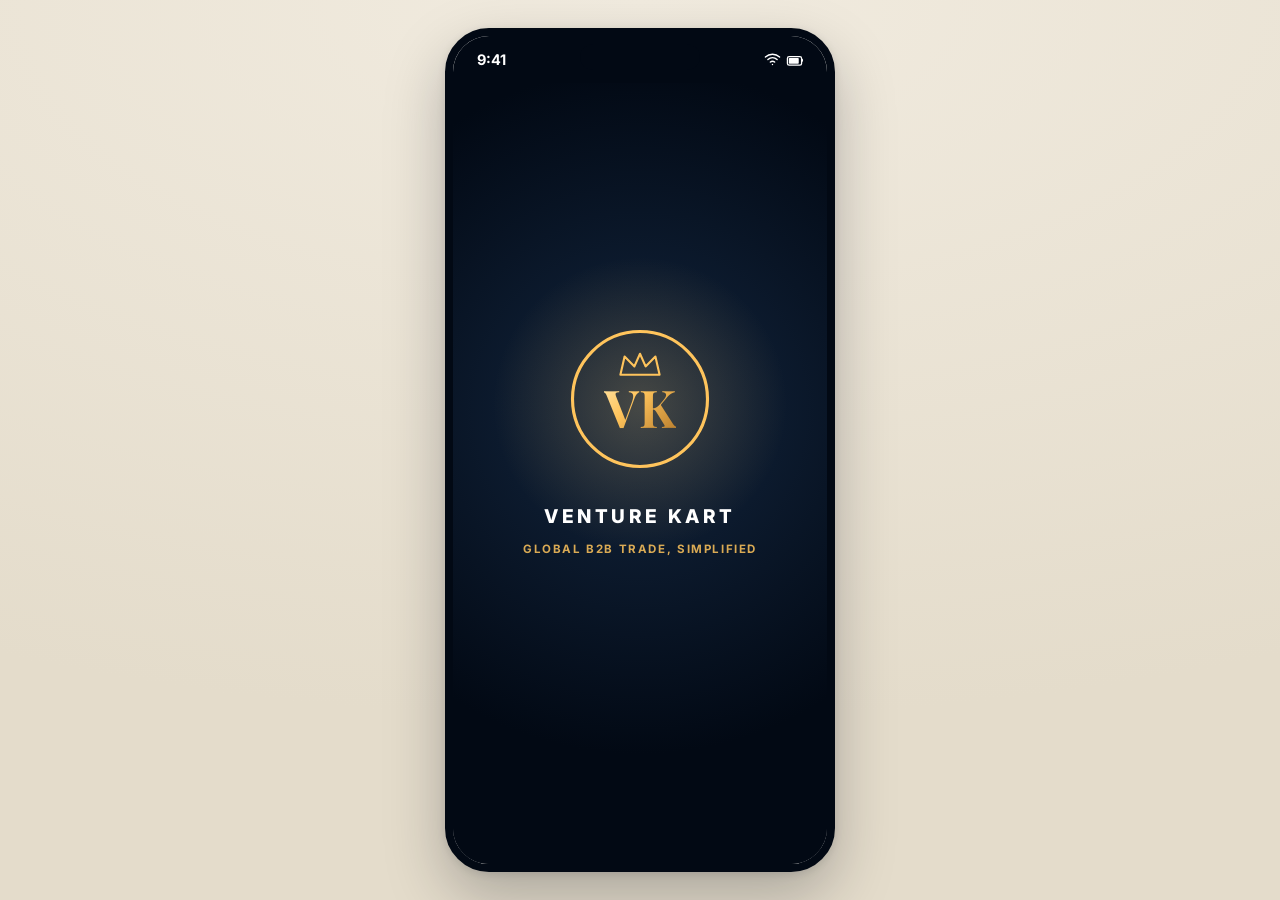
==== index.html @ 6de8638c "Vdsdvs" ====
<!DOCTYPE html>
<html lang="en">
<head>
<meta charset="UTF-8">
<title>JD Cosmopolitan — Buyer App</title>
<meta name="viewport" content="width=device-width, initial-scale=1.0">
<link rel="preconnect" href="https://fonts.googleapis.com">
<link rel="preconnect" href="https://fonts.gstatic.com" crossorigin>
<link href="https://fonts.googleapis.com/css2?family=Inter:wght@400;500;600;700;800&family=Playfair+Display:wght@600;700&family=IBM+Plex+Mono:wght@600&display=swap" rel="stylesheet">
<link rel="stylesheet" href="assets/css/style.css?v=0af7e00d">
</head>
<body> 
<!-- Product & logistics photos: Wikimedia Commons (open licences). Credits:
  mango: File:Alphonso mango.jpg — G patkar at English Wikipedia (Public domain), Wikimedia Commons
  mango2: File:Alphonso Ripe Mango from north India.jpg — umstwit (CC BY 2.0), Wikimedia Commons
  mango3: File:ALPHONSO MANGO.jpg — Kunaljadhav19 (CC BY-SA 4.0), Wikimedia Commons
  mango_kesar1: File:Mango kesar variety.JPG — Betelgeuse (CC BY-SA 3.0), Wikimedia Commons
  mango_kesar2: File:Mango Kesar Indian variety IMG 20230603 114021 (3).jpg — Dr. Raju Kasambe (CC BY-SA 4.0), Wikimedia Commons
  mango_kesar3: File:Mango Kesar Indian variety IMG 20230603 114021 (2).jpg — Dr. Raju Kasambe (CC BY-SA 4.0), Wikimedia Commons
  mango_totapuri1: File:Totapuri mangoes 02.jpg — Pratishkhedekar (CC BY-SA 4.0), Wikimedia Commons
  mango_totapuri3: File:Totapuri Mango Indian variety IMG 20230603 113951 (3).jpg — Dr. Raju Kasambe (CC BY-SA 4.0), Wikimedia Commons
  mango_banganapalli1: File:Mango Banganapalli variety.jpg — Thamizhpparithi Maari (CC BY-SA 3.0), Wikimedia Commons
  mango_banganapalli2: File:Mango-banganapalli.jpg — Challiyan at Malayalam Wikipedia (CC BY-SA 2.5), Wikimedia Commons
  mango_banganapalli3: File:'Banganapalle' mango.jpg — Salil Kumar Mukherjee (CC BY-SA 4.0), Wikimedia Commons
  mango_dasheri1: File:Dasheri mango.jpg — Ravi Dwivedi (CC BY-SA 4.0), Wikimedia Commons
  mango_dasheri2: File:'Dasheri' mango (sliced).jpg — Salil Kumar Mukherjee (CC BY-SA 4.0), Wikimedia Commons
  mango_dasheri3: File:'Dasheri' mango.jpg — Salil Kumar Mukherjee (CC BY-SA 4.0), Wikimedia Commons
  mango_himsagar1: File:Himsagar mangoes of West Bengal.jpg — Billjones94 (CC BY-SA 4.0), Wikimedia Commons
  mango_himsagar2: File:A 'Himsagar' mango.jpg — Salil Kumar Mukherjee (CC BY-SA 4.0), Wikimedia Commons
  mango_himsagar3: File:'Himsagar' mango (sliced).jpg — Salil Kumar Mukherjee (CC BY-SA 4.0), Wikimedia Commons
  hero_sea: File:MSC HARMONY III (container ship, 2006) in Port Koper (SIKOP, 2024).jpg — Petar Milošević (CC BY-SA 4.0), Wikimedia Commons
  hero_air: File:B-LNY - Airbus A330-243F - Hong Kong Air Cargo - 1062 - VGHS.jpg — Md Shaifuzzaman Ayon (CC BY-SA 4.0), Wikimedia Commons
  rice: File:Basmati Rice India, raw.jpg — cookbookman17 (CC BY 2.0), Wikimedia Commons
  turmeric: File:Curcuma longa roots.jpg — Simon A. Eugster (CC BY-SA 3.0), Wikimedia Commons
  cardamom: File:Cardamom pods - Green BNC.jpg — Prathyush Thomas (GFDL 1.2), Wikimedia Commons
  chilli: File:Dried chillies 2.jpg — Richard Mortel (CC BY 2.0), Wikimedia Commons
  cashew: File:Cashew apples.jpg — Abhishek Jacob (CC BY-SA 3.0), Wikimedia Commons
  lemon: File:Lemon.jpg — André Karwath aka Aka
 (CC BY-SA 2.5), Wikimedia Commons
  pepper: File:Black Pepper IMG 4866 - 02.jpg — Hubertl (CC BY 4.0), Wikimedia Commons
  cumin: File:Cumin seed whole.JPG — Miansari66 (Public domain), Wikimedia Commons
  grapes: File:Seedless green grapes.jpg — Zenyrgarden (CC BY-SA 4.0), Wikimedia Commons
  pomegranate: File:Pomegranate fruit - whole and piece with arils.jpg — Ivar Leidus (CC BY-SA 4.0), Wikimedia Commons
  banana: File:Banana bunch in a banana farm at Chinawal.jpg — abhiriksh (CC BY-SA 3.0), Wikimedia Commons
  coconut: File:Coconuts - single and cracked open.jpg — Ivar Leidus (CC BY-SA 4.0), Wikimedia Commons
  chickpea: File:Chickpeas🫘.jpg — Fumikas Sagisavas (CC0), Wikimedia Commons
  sesame: File:Sa white sesame seeds.jpg — Sanjay ach (CC BY-SA 3.0), Wikimedia Commons
  coffee: File:Roasted coffee beans.jpg — MarkSweep (Public domain), Wikimedia Commons
  tea: File:Munnar Tea Gardens.jpg — Ruben Joseph (CC BY-SA 3.0), Wikimedia Commons
  cotton: File:Mature cotton boll in Raichur, Karnataka.jpg — Nanditha Gogate, WELL Labs (CC BY-SA 4.0), Wikimedia Commons
  onion: File:Indian Onion.jpg — Jubair Bin Iqbal (CC BY-SA 4.0), Wikimedia Commons
  granite: File:Granite slabs for tombstones.jpg — Fumikas Sagisavas (CC0), Wikimedia Commons
  almond: File:Almonds 1.jpg — Loadmaster (David R. Tribble






This image was made by Loadmaster (David R. T (CC BY-SA 3.0), Wikimedia Commons
  ship: File:Container ship in Koper 2013.jpg — Martin Dörsch (CC0), Wikimedia Commons
  container: File:MSC HARMONY III (container ship, 2006) in Port Koper (SIKOP, 2024).jpg — Petar Milošević (CC BY-SA 4.0), Wikimedia Commons
  port: File:Container-Terminal Bremerhaven 01.jpg — H. Zell (CC BY-SA 3.0), Wikimedia Commons
  aircargo: File:AirBridgeCargo Airlines Boeing 747-200F nose loading door open and cargo loader at Sheremetyevo International Airport.jpg — Aleksandr Markin (CC BY-SA 2.0), Wikimedia Commons
  warehouse: File:Warehouse md17.jpg — w:User:Paranoid (Public domain), Wikimedia Commons
  truck: File:CSX Intermodal container with truck and trailer, Denver, CO 2021-03-24.jpg — Xnatedawgx (CC BY-SA 4.0), Wikimedia Commons
  spicemarket: File:Spices on Spice Bazaar in Istanbul 02.jpg — Miomir Magdevski (CC BY-SA 4.0), Wikimedia Commons
  orchard: File:Mango orchard in Lucknow.jpg — Zainab37 (CC BY-SA 4.0), Wikimedia Commons
-->

<div class="device">
  <div class="notch"></div>
  <div class="statusbar">
    <span>9:41</span>
    <div class="icons">
      <svg viewBox="0 0 24 24" fill="none" stroke="currentColor" stroke-width="2" stroke-linecap="round" stroke-linejoin="round"><path d="M2 8.5a15 15 0 0120 0M5.5 12a10 10 0 0113 0M9 15.5a5 5 0 016 0"/><circle cx="12" cy="19" r="1" fill="currentColor" stroke="none"/></svg>
      <svg viewBox="0 0 24 24" fill="currentColor"><rect x="2" y="8" width="20" height="12" rx="2.5" fill="none" stroke="currentColor" stroke-width="1.8"/><rect x="4" y="10" width="14" height="8" rx="1"/><rect x="22.5" y="11" width="1.5" height="4" rx="0.7"/></svg>
    </div>
  </div>

  <div class="app-body" id="appBody">

    <!-- ========================================================= LOGIN ========================================================= -->
    <section class="screen active" id="screen-login">
      <div class="screen-scroll">
        <div class="auth-wrap">
          <div class="auth-logo">JD</div>
          <div class="auth-brand">JD COSMOPOLITAN</div>
          <div class="auth-sub">Buyer sign in to source and track your orders</div>
          <div class="auth-form">
            <div class="form-group"><label>Business Email / Mobile Number</label><input class="form-control" placeholder="you@company.com"></div>
            <div class="form-group"><label>Password</label><input class="form-control" type="password" value="••••••••"></div>
            <button class="btn btn-primary" data-goto="home" data-reset="true">Login</button>
            <div class="auth-links"><a data-goto="pwreset-1">Forgot Password?</a><span></span></div>
          </div>
          <div class="auth-divider">OR</div>
          <div class="auth-footer">New buyer on JD Cosmopolitan?<br><a data-goto="reg-step1">Create Buyer Account</a></div>
        </div>
      </div>
    </section>

    <!-- ========================================================= REGISTRATION ========================================================= -->
    <section class="screen" id="screen-reg-step1">
      <div class="subheader"><button class="back-btn" data-goto="login" data-reset="true"><svg viewBox="0 0 24 24" fill="none" stroke-width="2" stroke-linecap="round" stroke-linejoin="round"><path d="M15 18l-6-6 6-6"/></svg></button><h2>Create Buyer Account</h2></div>
      <div class="step-indicator"><div class="step-dot active"></div><div class="step-dot"></div><div class="step-dot"></div><div class="step-dot"></div></div>
      <div class="step-label">Step 1 of 4 · <b>Account Credentials</b></div>
      <div class="screen-scroll"><div class="content no-pad-bottom">
        <div class="form-group"><label>Business Email</label><input class="form-control" placeholder="you@company.com"></div>
        <div class="form-group"><label>Mobile Number</label><input class="form-control" placeholder="+971 50 123 4567"></div>
        <div class="form-group"><label>Password</label><input class="form-control" type="password" placeholder="Minimum 8 characters"></div>
        <div class="form-group"><label>Confirm Password</label><input class="form-control" type="password" placeholder="Re-enter password"></div>
        <button class="btn btn-primary" data-goto="reg-step2">Next</button>
      </div></div>
    </section>

    <section class="screen" id="screen-reg-step2">
      <div class="subheader"><button class="back-btn" data-back><svg viewBox="0 0 24 24" fill="none" stroke-width="2" stroke-linecap="round" stroke-linejoin="round"><path d="M15 18l-6-6 6-6"/></svg></button><h2>Create Buyer Account</h2></div>
      <div class="step-indicator"><div class="step-dot done"></div><div class="step-dot active"></div><div class="step-dot"></div><div class="step-dot"></div></div>
      <div class="step-label">Step 2 of 4 · <b>Company Information</b></div>
      <div class="screen-scroll"><div class="content no-pad-bottom">
        <div class="form-group"><label>Business / Company Name</label><input class="form-control" placeholder="e.g. Dockside Provisions Ltd."></div>
        <div class="form-group"><label>Buyer ID <span class="hint">(auto-assigned)</span></label><input class="form-control" value="BYR-30215" disabled></div>
        <div class="form-group"><label>Country</label><input class="form-control" placeholder="e.g. United Arab Emirates"></div>
        <div class="form-group"><label>Business Address</label><textarea class="form-control" placeholder="Full registered address"></textarea></div>
        <div class="row-2"><button class="btn btn-secondary" data-back>Back</button><button class="btn btn-primary" data-goto="reg-step3">Next</button></div>
      </div></div>
    </section>

    <section class="screen" id="screen-reg-step3">
      <div class="subheader"><button class="back-btn" data-back><svg viewBox="0 0 24 24" fill="none" stroke-width="2" stroke-linecap="round" stroke-linejoin="round"><path d="M15 18l-6-6 6-6"/></svg></button><h2>Create Buyer Account</h2></div>
      <div class="step-indicator"><div class="step-dot done"></div><div class="step-dot done"></div><div class="step-dot active"></div><div class="step-dot"></div></div>
      <div class="step-label">Step 3 of 4 · <b>Verification</b></div>
      <div class="screen-scroll"><div class="content no-pad-bottom">
        <div class="card mb">
          <div class="kv-row"><span class="k">Email</span><span class="badge green">Verified</span></div>
        </div>
        <div class="section-title">Verify Mobile Number</div>
        <p style="font-size:12.5px; color:var(--navy-500); margin:-6px 0 16px 0;">Enter the 6-digit code sent to +971 50 123 4567</p>
        <div class="otp-row">
          <div class="otp-box filled">4</div><div class="otp-box filled">8</div><div class="otp-box filled">2</div><div class="otp-box filled">0</div><div class="otp-box">•</div><div class="otp-box">•</div>
        </div>
        <p style="font-size:12px; color:var(--gold-text); font-weight:700; text-align:center; margin-bottom:20px;">Resend code in 00:28</p>
        <div class="row-2"><button class="btn btn-secondary" data-back>Back</button><button class="btn btn-primary" data-goto="reg-step4">Verify &amp; Continue</button></div>
      </div></div>
    </section>

    <section class="screen" id="screen-reg-step4">
      <div class="subheader"><button class="back-btn" data-back><svg viewBox="0 0 24 24" fill="none" stroke-width="2" stroke-linecap="round" stroke-linejoin="round"><path d="M15 18l-6-6 6-6"/></svg></button><h2>Create Buyer Account</h2></div>
      <div class="step-indicator"><div class="step-dot done"></div><div class="step-dot done"></div><div class="step-dot done"></div><div class="step-dot active"></div></div>
      <div class="step-label">Step 4 of 4 · <b>Security Setup</b></div>
      <div class="screen-scroll"><div class="content no-pad-bottom">
        <div class="card mb">
          <div class="settings-row" style="border-bottom:none;">
            <div><div class="sr-title">Enable Two-Factor Authentication</div><div class="sr-sub">Adds an extra layer of protection to your account</div></div>
            <label class="switch"><input type="checkbox" checked><span class="track"><span class="thumb"></span></span></label>
          </div>
        </div>
        <p style="font-size:12.3px; color:var(--navy-500); line-height:1.6; margin-bottom:20px;">You can change this anytime from the Security Center after signing in.</p>
        <button class="btn btn-primary" data-goto="reg-success">Finish Setup</button>
      </div></div>
    </section>

    <section class="screen" id="screen-reg-success">
      <div class="screen-scroll"><div class="empty-state" style="padding-top:90px;">
        <div class="empty-icon" style="background:var(--green-100);"><svg viewBox="0 0 24 24" fill="none" stroke="var(--green-700)" stroke-width="2" stroke-linecap="round" stroke-linejoin="round"><path d="M20 6L9 17l-5-5"/></svg></div>
        <div class="empty-title">Buyer account created</div>
        <div class="empty-sub">Your account is active. Start discovering products and creating requests right away.</div>
        <button class="btn btn-primary" style="width:200px;" data-goto="home" data-reset="true">Go to Dashboard</button>
      </div></div>
    </section>

    <!-- ========================================================= PASSWORD RESET ========================================================= -->
    <section class="screen" id="screen-pwreset-1">
      <div class="subheader"><button class="back-btn" data-goto="login" data-reset="true"><svg viewBox="0 0 24 24" fill="none" stroke-width="2" stroke-linecap="round" stroke-linejoin="round"><path d="M15 18l-6-6 6-6"/></svg></button><h2>Reset Password</h2></div>
      <div class="screen-scroll"><div class="content no-pad-bottom">
        <p style="font-size:12.8px; color:var(--navy-500); margin-bottom:18px; line-height:1.5;">Enter your registered email or mobile number and we'll send a verification code if an account exists.</p>
        <div class="form-group"><label>Email / Mobile Number</label><input class="form-control" placeholder="you@company.com"></div>
        <button class="btn btn-primary" data-goto="pwreset-2">Send Code</button>
      </div></div>
    </section>

    <section class="screen" id="screen-pwreset-2">
      <div class="subheader"><button class="back-btn" data-back><svg viewBox="0 0 24 24" fill="none" stroke-width="2" stroke-linecap="round" stroke-linejoin="round"><path d="M15 18l-6-6 6-6"/></svg></button><h2>Verify Code</h2></div>
      <div class="screen-scroll"><div class="content no-pad-bottom">
        <p style="font-size:12.5px; color:var(--navy-500); margin-bottom:18px;">Enter the 6-digit code sent to your registered contact.</p>
        <div class="otp-row"><div class="otp-box filled">7</div><div class="otp-box filled">1</div><div class="otp-box filled">3</div><div class="otp-box">•</div><div class="otp-box">•</div><div class="otp-box">•</div></div>
        <p style="font-size:12px; color:var(--gold-text); font-weight:700; text-align:center; margin:8px 0 20px 0;">Resend code in 00:42</p>
        <button class="btn btn-primary" data-goto="pwreset-3">Verify</button>
      </div></div>
    </section>

    <section class="screen" id="screen-pwreset-3">
      <div class="subheader"><button class="back-btn" data-back><svg viewBox="0 0 24 24" fill="none" stroke-width="2" stroke-linecap="round" stroke-linejoin="round"><path d="M15 18l-6-6 6-6"/></svg></button><h2>New Password</h2></div>
      <div class="screen-scroll"><div class="content no-pad-bottom">
        <div class="form-group"><label>New Password</label><input class="form-control" type="password" placeholder="Minimum 8 characters"></div>
        <div class="form-group"><label>Confirm New Password</label><input class="form-control" type="password" placeholder="Re-enter new password"></div>
        <button class="btn btn-primary" data-goto="pwreset-success">Update Password</button>
      </div></div>
    </section>

    <section class="screen" id="screen-pwreset-success">
      <div class="screen-scroll"><div class="empty-state" style="padding-top:90px;">
        <div class="empty-icon" style="background:var(--green-100);"><svg viewBox="0 0 24 24" fill="none" stroke="var(--green-700)" stroke-width="2" stroke-linecap="round" stroke-linejoin="round"><path d="M20 6L9 17l-5-5"/></svg></div>
        <div class="empty-title">Password updated</div>
        <div class="empty-sub">Your password has been changed successfully. Please sign in again.</div>
        <button class="btn btn-primary" style="width:200px;" data-goto="login" data-reset="true">Back to Login</button>
      </div></div>
    </section>

    <!-- ========================================================= HOME ========================================================= -->


    <section class="screen" id="screen-home">
      <div class="home-head" id="home-head">
        <div class="hh-top">
          <div class="app-switch">
            <div class="as-brand" data-goto="home" data-reset="true">JD</div>
            <div class="as" data-goto="svc-freight" data-svc="air"><svg viewBox="0 0 24 24" fill="none" stroke-width="1.8" stroke-linecap="round" stroke-linejoin="round"><path d="M17.8 19.2L16 11l3.5-3.5C21 6 21.5 4 21 3c-1-.5-3 0-4.5 1.5L13 8 4.8 6.2c-.5-.1-.9.1-1.1.5l-.3.5c-.2.5-.1 1 .3 1.3L9 12l-2 3H4l-1 1 3 2 2 3 1-1v-3l3-2 3.5 5.3c.3.4.8.5 1.3.3l.5-.2c.4-.3.6-.7.5-1.2z"/></svg><span>Air</span></div>
            <div class="as" data-goto="svc-freight" data-svc="sea"><svg viewBox="0 0 24 24" fill="none" stroke-width="1.8" stroke-linecap="round" stroke-linejoin="round"><path d="M2 20c2 1 4 1 6 0s4-1 6 0 4 1 6 0"/><path d="M4 18l-1-5h18l-2 5"/><path d="M12 4v9M7 13V8h10v5"/></svg><span>Sea</span></div>
            <div class="as" data-goto="svc-wh" data-svc="wh"><svg viewBox="0 0 24 24" fill="none" stroke-width="1.8" stroke-linecap="round" stroke-linejoin="round"><path d="M3 21V8l9-5 9 5v13"/><path d="M7 21v-8h10v8M7 17h10"/></svg><span>Warehouse</span></div>
          </div>
        </div>
        <div class="hh-srow">
          <div class="hh-search" data-open-search><svg viewBox="0 0 24 24" fill="none" stroke-width="2" stroke-linecap="round" stroke-linejoin="round"><circle cx="11" cy="11" r="7"/><path d="M21 21l-4.3-4.3"/></svg><input placeholder="Search mango, basmati, cardamom…" readonly data-open-search><div class="sicons"><span><svg viewBox="0 0 24 24" fill="none" stroke-width="1.9" stroke-linecap="round" stroke-linejoin="round"><rect x="9" y="2" width="6" height="12" rx="3"/><path d="M5 10a7 7 0 0014 0M12 19v3"/></svg></span></div></div>
          <button class="hh-icon" data-goto="notifications"><svg viewBox="0 0 24 24" fill="none" stroke-width="1.9" stroke-linecap="round" stroke-linejoin="round"><path d="M18 8a6 6 0 10-12 0c0 7-3 9-3 9h18s-3-2-3-9"/><path d="M13.7 21a2 2 0 01-3.4 0"/></svg><span class="dot"></span></button>
        </div>
      </div>
      <div class="screen-scroll" id="home-scroll"><div class="body-cats"><div class="bc" data-goto="all-categories"><span class="bc-img bc-all"><svg viewBox="0 0 24 24" fill="none" stroke-width="1.9" stroke-linecap="round" stroke-linejoin="round"><rect x="3" y="3" width="7" height="7" rx="1.5"/><rect x="14" y="3" width="7" height="7" rx="1.5"/><rect x="3" y="14" width="7" height="7" rx="1.5"/><rect x="14" y="14" width="7" height="7" rx="1.5"/></svg></span><span class="bc-l">All</span></div><div class="bc" data-goto="category-products" data-category="Fruits"><span class="bc-img"><img class="ph" src="assets/images/mango.jpg" alt="" loading="lazy"></span><span class="bc-l">Fruits</span></div><div class="bc" data-goto="category-products" data-category="Grains"><span class="bc-img"><img class="ph" src="assets/images/rice.jpg" alt="" loading="lazy"></span><span class="bc-l">Grains</span></div><div class="bc" data-goto="category-products" data-category="Spices"><span class="bc-img"><img class="ph" src="assets/images/chilli.jpg" alt="" loading="lazy"></span><span class="bc-l">Spices</span></div><div class="bc" data-goto="category-products" data-category="Nuts"><span class="bc-img"><img class="ph" src="assets/images/cashew.jpg" alt="" loading="lazy"></span><span class="bc-l">Nuts</span></div><div class="bc" data-goto="category-products" data-category="Pulses"><span class="bc-img"><img class="ph" src="assets/images/chickpea.jpg" alt="" loading="lazy"></span><span class="bc-l">Pulses</span></div><div class="bc" data-goto="category-products" data-category="Oilseeds"><span class="bc-img"><img class="ph" src="assets/images/sesame.jpg" alt="" loading="lazy"></span><span class="bc-l">Oilseeds</span></div><div class="bc" data-goto="category-products" data-category="Beverages"><span class="bc-img"><img class="ph" src="assets/images/tea.jpg" alt="" loading="lazy"></span><span class="bc-l">Beverages</span></div><div class="bc" data-goto="category-products" data-category="Vegetables"><span class="bc-img"><img class="ph" src="assets/images/onion.jpg" alt="" loading="lazy"></span><span class="bc-l">Vegetables</span></div><div class="bc" data-goto="category-products" data-category="Textiles"><span class="bc-img"><img class="ph" src="assets/images/cotton.jpg" alt="" loading="lazy"></span><span class="bc-l">Textiles</span></div></div><div class="content" style="padding-top:16px;">

        <div id="home-search-results" style="display:none;">
          <div style="display:flex;justify-content:space-between;align-items:center;margin-bottom:10px;"><div style="font-size:12px;color:var(--navy-500);font-weight:600;">Showing <b style="color:var(--navy-900)">128</b> products</div><span style="font-size:12.5px;font-weight:800;color:var(--gold-text);" data-close-search>Cancel</span></div>
          <div class="filter-chips"><span class="filter-chip active">All</span><span class="filter-chip">Fruits</span><span class="filter-chip">Grains</span><span class="filter-chip">Spices</span><span class="filter-chip">Certified</span><span class="filter-chip">4★ &amp; above</span></div>
          <div class="stack"><div class="lc" data-goto="product-details"><div class="li"><img class="ph" src="assets/images/mango.jpg" alt="" loading="lazy"></div><div class="lb"><div class="ln">Alphonso Mango — Organic</div><div class="lo">Fruits · 🇮🇳 Ratnagiri, India</div><div class="pr" style="display:flex;align-items:center;gap:5px;"><span class="star">4.6<svg viewBox="0 0 24 24"><path d="M12 2l3.1 6.3 6.9 1-5 4.9 1.2 6.8L12 17.8 5.8 21l1.2-6.8-5-4.9 6.9-1z"/></svg></span><span class="rcount">(212 ratings)</span></div><div class="lp"><b>$1.20</b><span style="font-size:10.5px;color:var(--navy-500);font-weight:600;">/kg</span><span class="strike">$1.36</span></div><div class="lfoot"><span class="pmoq" style="font-size:10.5px;color:var(--navy-500);font-weight:600;">MOQ 500 kg</span><span class="btn-sm primary" style="flex:none;padding:7px 12px;" data-goto="product-details">Request Quote</span></div></div></div><div class="lc" data-goto="product-details"><div class="li"><img class="ph" src="assets/images/rice.jpg" alt="" loading="lazy"></div><div class="lb"><div class="ln">1121 Sella Basmati Rice</div><div class="lo">Grains · 🇮🇳 Punjab, India</div><div class="pr" style="display:flex;align-items:center;gap:5px;"><span class="star">4.5<svg viewBox="0 0 24 24"><path d="M12 2l3.1 6.3 6.9 1-5 4.9 1.2 6.8L12 17.8 5.8 21l1.2-6.8-5-4.9 6.9-1z"/></svg></span><span class="rcount">(184 ratings)</span></div><div class="lp"><b>$1.85</b><span style="font-size:10.5px;color:var(--navy-500);font-weight:600;">/kg</span><span class="strike">$2.05</span></div><div class="lfoot"><span class="pmoq" style="font-size:10.5px;color:var(--navy-500);font-weight:600;">MOQ 5,000 kg</span><span class="btn-sm primary" style="flex:none;padding:7px 12px;" data-goto="product-details">Request Quote</span></div></div></div><div class="lc" data-goto="product-details"><div class="li"><img class="ph" src="assets/images/turmeric.jpg" alt="" loading="lazy"></div><div class="lb"><div class="ln">Salem Turmeric Powder (3% curcumin)</div><div class="lo">Spices · 🇮🇳 Tamil Nadu, India</div><div class="pr" style="display:flex;align-items:center;gap:5px;"><span class="star">4.4<svg viewBox="0 0 24 24"><path d="M12 2l3.1 6.3 6.9 1-5 4.9 1.2 6.8L12 17.8 5.8 21l1.2-6.8-5-4.9 6.9-1z"/></svg></span><span class="rcount">(96 ratings)</span></div><div class="lp"><b>$2.40</b><span style="font-size:10.5px;color:var(--navy-500);font-weight:600;">/kg</span><span class="strike">$2.65</span></div><div class="lfoot"><span class="pmoq" style="font-size:10.5px;color:var(--navy-500);font-weight:600;">MOQ 1,000 kg</span><span class="btn-sm primary" style="flex:none;padding:7px 12px;" data-goto="product-details">Request Quote</span></div></div></div><div class="lc" data-goto="product-details"><div class="li"><img class="ph" src="assets/images/cardamom.jpg" alt="" loading="lazy"></div><div class="lb"><div class="ln">Green Cardamom 8mm Bold</div><div class="lo">Spices · 🇮🇳 Idukki, Kerala</div><div class="pr" style="display:flex;align-items:center;gap:5px;"><span class="star">4.8<svg viewBox="0 0 24 24"><path d="M12 2l3.1 6.3 6.9 1-5 4.9 1.2 6.8L12 17.8 5.8 21l1.2-6.8-5-4.9 6.9-1z"/></svg></span><span class="rcount">(64 ratings)</span></div><div class="lp"><b>$28.50</b><span style="font-size:10.5px;color:var(--navy-500);font-weight:600;">/kg</span><span class="strike">$31.00</span></div><div class="lfoot"><span class="pmoq" style="font-size:10.5px;color:var(--navy-500);font-weight:600;">MOQ 100 kg</span><span class="btn-sm primary" style="flex:none;padding:7px 12px;" data-goto="product-details">Request Quote</span></div></div></div><div class="lc" data-goto="product-details"><div class="li"><img class="ph" src="assets/images/cashew.jpg" alt="" loading="lazy"></div><div class="lb"><div class="ln">Cashew Kernels W320</div><div class="lo">Nuts · 🇮🇳 Kollam, Kerala</div><div class="pr" style="display:flex;align-items:center;gap:5px;"><span class="star">4.7<svg viewBox="0 0 24 24"><path d="M12 2l3.1 6.3 6.9 1-5 4.9 1.2 6.8L12 17.8 5.8 21l1.2-6.8-5-4.9 6.9-1z"/></svg></span><span class="rcount">(143 ratings)</span></div><div class="lp"><b>$7.10</b><span style="font-size:10.5px;color:var(--navy-500);font-weight:600;">/kg</span><span class="strike">$7.60</span></div><div class="lfoot"><span class="pmoq" style="font-size:10.5px;color:var(--navy-500);font-weight:600;">MOQ 1,000 kg</span><span class="btn-sm primary" style="flex:none;padding:7px 12px;" data-goto="product-details">Request Quote</span></div></div></div></div>
        </div>

        <div id="home-default">
        <div class="hero-wrap blk" style="margin-bottom:18px;">
          <div class="hero-scroll" data-carousel="home-dots"><div class="hero" data-goto="services"><img src="assets/images/ship.jpg" alt=""><div class="hc2"><div class="ht">Limited Offer</div><div class="hh">5% off Sea Freight</div><div class="hs">On your first vessel booking this month</div><span class="hb">Book now <svg viewBox="0 0 24 24" fill="none" stroke-width="2.4" stroke-linecap="round" stroke-linejoin="round"><path d="M9 6l6 6-6 6"/></svg></span></div></div><div class="hero" data-goto="category-products"><img src="assets/images/spicemarket.jpg" alt=""><div class="hc2"><div class="ht">Harvest Season</div><div class="hh">Fresh Indian Spices</div><div class="hs">Direct from verified farms &amp; processors</div><span class="hb">Explore <svg viewBox="0 0 24 24" fill="none" stroke-width="2.4" stroke-linecap="round" stroke-linejoin="round"><path d="M9 6l6 6-6 6"/></svg></span></div></div><div class="hero" data-goto="product-details"><img src="assets/images/orchard.jpg" alt=""><div class="hc2"><div class="ht">Pre-book 2027</div><div class="hh">Alphonso Season</div><div class="hs">Reserve mango volumes before March</div><span class="hb">Reserve <svg viewBox="0 0 24 24" fill="none" stroke-width="2.4" stroke-linecap="round" stroke-linejoin="round"><path d="M9 6l6 6-6 6"/></svg></span></div></div></div>
          <div class="dots" id="home-dots"><i class="on"></i><i></i><i></i></div>
        </div>


        <div class="blk">
          <div class="sh"><div><div class="st">Active Shipment</div></div><span class="sl" data-goto="orders" data-reset="true">All orders <svg viewBox="0 0 24 24" fill="none" stroke-width="2.4" stroke-linecap="round" stroke-linejoin="round"><path d="M9 6l6 6-6 6"/></svg></span></div>
          <div class="ship-mini" data-goto="order-details">
            <div class="smi"><img class="ph" src="assets/images/mango.jpg" alt="" loading="lazy"></div>
            <div class="smb"><div class="smt">Alphonso Mango · 500 KG</div><div class="sms"><span class="num">ORD-1024</span> · Vessel MSC Sample Star</div>
              <div class="route"><span>INNSA</span><div class="bar"><i style="width:62%"></i><svg style="left:calc(62% - 8px)" viewBox="0 0 24 24" fill="none" stroke-width="2" stroke-linecap="round" stroke-linejoin="round"><path d="M2 20c2 1 4 1 6 0s4-1 6 0 4 1 6 0"/><path d="M4 18l-1-5h18l-2 5"/><path d="M12 4v9M7 13V8h10v5"/></svg></div><span>AEJEA</span></div>
            </div>
          </div>
        </div>

        <div class="deal-band blk">
          <div class="db-head"><div><div class="db-title">Deals of the Day</div><div class="db-timer"><svg viewBox="0 0 24 24" fill="none" stroke-width="2" stroke-linecap="round" stroke-linejoin="round"><circle cx="12" cy="12" r="10"/><path d="M12 6v6l4 2"/></svg> Ends in <span class="t" id="deal-timer">05:42:18</span></div></div><span class="db-all" data-open-search><svg viewBox="0 0 24 24" fill="none" stroke-width="2.4" stroke-linecap="round" stroke-linejoin="round"><path d="M9 6l6 6-6 6"/></svg></span></div>
          <div class="deal-scroll"><div class="deal-card" data-goto="product-details"><div class="di"><img class="ph" src="assets/images/cardamom.jpg" alt="" loading="lazy"><span class="dtag">8% OFF</span></div><div class="db"><div class="dn">Green Cardamom 8mm Bold</div><div class="dp num">$28.50<span style="font-size:10px;color:var(--navy-500);font-weight:600;">/kg</span> <span class="strike">$31.00</span></div><div class="dincl"><svg viewBox="0 0 24 24" fill="none" stroke-width="2" stroke-linecap="round" stroke-linejoin="round"><path d="M2 20c2 1 4 1 6 0s4-1 6 0 4 1 6 0"/><path d="M4 18l-1-5h18l-2 5"/><path d="M12 4v9M7 13V8h10v5"/></svg> Incl. Freight &amp; Shipping</div></div></div><div class="deal-card" data-goto="product-details"><div class="di"><img class="ph" src="assets/images/cashew.jpg" alt="" loading="lazy"><span class="dtag">7% OFF</span></div><div class="db"><div class="dn">Cashew Kernels W320</div><div class="dp num">$7.10<span style="font-size:10px;color:var(--navy-500);font-weight:600;">/kg</span> <span class="strike">$7.60</span></div><div class="dincl"><svg viewBox="0 0 24 24" fill="none" stroke-width="2" stroke-linecap="round" stroke-linejoin="round"><path d="M2 20c2 1 4 1 6 0s4-1 6 0 4 1 6 0"/><path d="M4 18l-1-5h18l-2 5"/><path d="M12 4v9M7 13V8h10v5"/></svg> Incl. Freight &amp; Shipping</div></div></div><div class="deal-card" data-goto="product-details"><div class="di"><img class="ph" src="assets/images/rice.jpg" alt="" loading="lazy"><span class="dtag">10% OFF</span></div><div class="db"><div class="dn">1121 Sella Basmati Rice</div><div class="dp num">$1.85<span style="font-size:10px;color:var(--navy-500);font-weight:600;">/kg</span> <span class="strike">$2.05</span></div><div class="dincl"><svg viewBox="0 0 24 24" fill="none" stroke-width="2" stroke-linecap="round" stroke-linejoin="round"><path d="M2 20c2 1 4 1 6 0s4-1 6 0 4 1 6 0"/><path d="M4 18l-1-5h18l-2 5"/><path d="M12 4v9M7 13V8h10v5"/></svg> Incl. Freight &amp; Shipping</div></div></div><div class="deal-card" data-goto="product-details"><div class="di"><img class="ph" src="assets/images/pepper.jpg" alt="" loading="lazy"><span class="dtag">7% OFF</span></div><div class="db"><div class="dn">Black Pepper 550 GL</div><div class="dp num">$6.80<span style="font-size:10px;color:var(--navy-500);font-weight:600;">/kg</span> <span class="strike">$7.30</span></div><div class="dincl"><svg viewBox="0 0 24 24" fill="none" stroke-width="2" stroke-linecap="round" stroke-linejoin="round"><path d="M2 20c2 1 4 1 6 0s4-1 6 0 4 1 6 0"/><path d="M4 18l-1-5h18l-2 5"/><path d="M12 4v9M7 13V8h10v5"/></svg> Incl. Freight &amp; Shipping</div></div></div><div class="deal-card" data-goto="product-details"><div class="di"><img class="ph" src="assets/images/grapes.jpg" alt="" loading="lazy"><span class="dtag">11% OFF</span></div><div class="db"><div class="dn">Thompson Seedless Grapes</div><div class="dp num">$1.95<span style="font-size:10px;color:var(--navy-500);font-weight:600;">/kg</span> <span class="strike">$2.20</span></div><div class="dincl"><svg viewBox="0 0 24 24" fill="none" stroke-width="2" stroke-linecap="round" stroke-linejoin="round"><path d="M2 20c2 1 4 1 6 0s4-1 6 0 4 1 6 0"/><path d="M4 18l-1-5h18l-2 5"/><path d="M12 4v9M7 13V8h10v5"/></svg> Incl. Freight &amp; Shipping</div></div></div></div>
        </div>

        <div class="blk">
          <div class="sh"><div><div class="st">Source by Country</div><div class="ss">Verified exporters across 40+ origins</div></div></div>
          <div class="cty-grid"><div class="cty" data-goto="category-products" data-category="India"><span class="cf"><img src="assets/images/flags/in.png" alt=""></span><span class="cn">India</span></div><div class="cty" data-goto="category-products" data-category="Vietnam"><span class="cf"><img src="assets/images/flags/vn.png" alt=""></span><span class="cn">Vietnam</span></div><div class="cty" data-goto="category-products" data-category="Thailand"><span class="cf"><img src="assets/images/flags/th.png" alt=""></span><span class="cn">Thailand</span></div><div class="cty" data-goto="category-products" data-category="Indonesia"><span class="cf"><img src="assets/images/flags/id.png" alt=""></span><span class="cn">Indonesia</span></div><div class="cty" data-goto="category-products" data-category="Brazil"><span class="cf"><img src="assets/images/flags/br.png" alt=""></span><span class="cn">Brazil</span></div><div class="cty" data-goto="category-products" data-category="Kenya"><span class="cf"><img src="assets/images/flags/ke.png" alt=""></span><span class="cn">Kenya</span></div><div class="cty" data-goto="category-products" data-category="Egypt"><span class="cf"><img src="assets/images/flags/eg.png" alt=""></span><span class="cn">Egypt</span></div><div class="cty" data-goto="category-products" data-category="Türkiye"><span class="cf"><img src="assets/images/flags/tr.png" alt=""></span><span class="cn">Türkiye</span></div><div class="cty" data-goto="category-products" data-category="Sri Lanka"><span class="cf"><img src="assets/images/flags/lk.png" alt=""></span><span class="cn">Sri Lanka</span></div><div class="cty more" data-toggle-panel="country-sheet"><span class="cf"><svg viewBox="0 0 24 24" fill="none" stroke-width="2.4" stroke-linecap="round" stroke-linejoin="round"><path d="M9 6l6 6-6 6"/></svg></span><span class="cn">See more</span></div></div>
        </div>

        <div class="blk">
          <div class="sh"><div><div class="st">Shop by Category</div></div><span class="sl" data-goto="all-categories">See all <svg viewBox="0 0 24 24" fill="none" stroke-width="2.4" stroke-linecap="round" stroke-linejoin="round"><path d="M9 6l6 6-6 6"/></svg></span></div>
          <div class="cat-tiles">
            <div class="ct wide" data-goto="category-products" data-category="Spices"><img class="ph" src="assets/images/spicemarket.jpg" alt="" loading="lazy"><span>Spices &amp; Condiments<small>420+ products</small></span></div>
            <div class="ct" data-goto="category-products" data-category="Fruits"><img class="ph" src="assets/images/mango.jpg" alt="" loading="lazy"><span>Fresh Fruits<small>180+</small></span></div>
            <div class="ct" data-goto="category-products" data-category="Grains"><img class="ph" src="assets/images/rice.jpg" alt="" loading="lazy"><span>Rice &amp; Grains<small>95+</small></span></div>
            <div class="ct" data-goto="category-products" data-category="Nuts"><img class="ph" src="assets/images/cashew.jpg" alt="" loading="lazy"><span>Dry Fruits<small>60+</small></span></div>
            <div class="ct" data-goto="category-products" data-category="Beverages"><img class="ph" src="assets/images/tea.jpg" alt="" loading="lazy"><span>Tea &amp; Coffee<small>75+</small></span></div>
          </div>
        </div>

        <div class="blk">
          <div class="sh"><div><div class="st">Recommended for You</div></div><span class="sl" data-open-search>View all <svg viewBox="0 0 24 24" fill="none" stroke-width="2.4" stroke-linecap="round" stroke-linejoin="round"><path d="M9 6l6 6-6 6"/></svg></span></div>
          <div class="mgrid"><div class="mc" data-goto="product-details"><div class="mi2"><img class="ph" src="assets/images/mango.jpg" alt="" loading="lazy"><span class="mtag">12% off</span></div><div class="mn">Alphonso Mango — Organic</div><div class="mp">From <b>$1.20</b>/kg</div><div class="dincl mfs"><svg viewBox="0 0 24 24" fill="none" stroke-width="2" stroke-linecap="round" stroke-linejoin="round"><path d="M2 20c2 1 4 1 6 0s4-1 6 0 4 1 6 0"/><path d="M4 18l-1-5h18l-2 5"/><path d="M12 4v9M7 13V8h10v5"/></svg> Incl. Freight &amp; Shipping</div></div><div class="mc" data-goto="product-details"><div class="mi2"><img class="ph" src="assets/images/turmeric.jpg" alt="" loading="lazy"><span class="mtag">9% off</span></div><div class="mn">Salem Turmeric Powder (3% curcumin)</div><div class="mp">From <b>$2.40</b>/kg</div><div class="dincl mfs"><svg viewBox="0 0 24 24" fill="none" stroke-width="2" stroke-linecap="round" stroke-linejoin="round"><path d="M2 20c2 1 4 1 6 0s4-1 6 0 4 1 6 0"/><path d="M4 18l-1-5h18l-2 5"/><path d="M12 4v9M7 13V8h10v5"/></svg> Incl. Freight &amp; Shipping</div></div><div class="mc" data-goto="product-details"><div class="mi2"><img class="ph" src="assets/images/cumin.jpg" alt="" loading="lazy"><span class="mtag">8% off</span></div><div class="mn">Cumin Seeds — Singapore 99%</div><div class="mp">From <b>$3.90</b>/kg</div><div class="dincl mfs"><svg viewBox="0 0 24 24" fill="none" stroke-width="2" stroke-linecap="round" stroke-linejoin="round"><path d="M2 20c2 1 4 1 6 0s4-1 6 0 4 1 6 0"/><path d="M4 18l-1-5h18l-2 5"/><path d="M12 4v9M7 13V8h10v5"/></svg> Incl. Freight &amp; Shipping</div></div><div class="mc" data-goto="product-details"><div class="mi2"><img class="ph" src="assets/images/pomegranate.jpg" alt="" loading="lazy"><span class="mtag">10% off</span></div><div class="mn">Bhagwa Pomegranate</div><div class="mp">From <b>$1.60</b>/kg</div><div class="dincl mfs"><svg viewBox="0 0 24 24" fill="none" stroke-width="2" stroke-linecap="round" stroke-linejoin="round"><path d="M2 20c2 1 4 1 6 0s4-1 6 0 4 1 6 0"/><path d="M4 18l-1-5h18l-2 5"/><path d="M12 4v9M7 13V8h10v5"/></svg> Incl. Freight &amp; Shipping</div></div><div class="mc" data-goto="product-details"><div class="mi2"><img class="ph" src="assets/images/cardamom.jpg" alt="" loading="lazy"><span class="mtag">8% off</span></div><div class="mn">Green Cardamom 8mm Bold</div><div class="mp">From <b>$28.50</b>/kg</div><div class="dincl mfs"><svg viewBox="0 0 24 24" fill="none" stroke-width="2" stroke-linecap="round" stroke-linejoin="round"><path d="M2 20c2 1 4 1 6 0s4-1 6 0 4 1 6 0"/><path d="M4 18l-1-5h18l-2 5"/><path d="M12 4v9M7 13V8h10v5"/></svg> Incl. Freight &amp; Shipping</div></div><div class="mc" data-goto="product-details"><div class="mi2"><img class="ph" src="assets/images/sesame.jpg" alt="" loading="lazy"><span class="mtag">9% off</span></div><div class="mn">Hulled White Sesame 99.95%</div><div class="mp">From <b>$2.20</b>/kg</div><div class="dincl mfs"><svg viewBox="0 0 24 24" fill="none" stroke-width="2" stroke-linecap="round" stroke-linejoin="round"><path d="M2 20c2 1 4 1 6 0s4-1 6 0 4 1 6 0"/><path d="M4 18l-1-5h18l-2 5"/><path d="M12 4v9M7 13V8h10v5"/></svg> Incl. Freight &amp; Shipping</div></div></div>
        </div>

        <div class="promo blk" data-goto="services"><img src="assets/images/port.jpg" alt=""><div class="pcn"><div class="pk">Logistics</div><div class="ph2">Container space from $780 / TEU</div><span class="pbtn">Book container</span></div></div>

        <div class="blk">
          <div class="sh"><div><div class="st">Top Rated Suppliers</div><div class="ss">Verified exporters with 95%+ on-time shipments</div></div></div>
          <div class="sup-scroll">
            <div class="sup"><div class="sc"><img class="ph" src="assets/images/orchard.jpg" alt="" loading="lazy"><div class="slogo">MA</div></div><div class="sbody"><div class="sn">Meridian Agro Exports <svg viewBox="0 0 24 24"><path d="M12 1l2.6 2.1 3.3-.4.9 3.2 2.9 1.7-1.2 3.1 1.2 3.1-2.9 1.7-.9 3.2-3.3-.4L12 23l-2.6-2.1-3.3.4-.9-3.2-2.9-1.7 1.2-3.1L2.3 10l2.9-1.7.9-3.2 3.3.4z"/><path d="M8 12l3 3 5-6" stroke="#fff" stroke-width="2.2" fill="none" stroke-linecap="round" stroke-linejoin="round"/></svg></div><div class="sm">Fruits · Grains · Since 2009</div><div class="sstats"><div><b>4.8★</b><span>Rating</span></div><div><b>96%</b><span>On-time</span></div><div><b>4h</b><span>Response</span></div></div></div></div>
            <div class="sup"><div class="sc"><img class="ph" src="assets/images/cardamom.jpg" alt="" loading="lazy"><div class="slogo">KS</div></div><div class="sbody"><div class="sn">Kerala Spice Board Co. <svg viewBox="0 0 24 24"><path d="M12 1l2.6 2.1 3.3-.4.9 3.2 2.9 1.7-1.2 3.1 1.2 3.1-2.9 1.7-.9 3.2-3.3-.4L12 23l-2.6-2.1-3.3.4-.9-3.2-2.9-1.7 1.2-3.1L2.3 10l2.9-1.7.9-3.2 3.3.4z"/><path d="M8 12l3 3 5-6" stroke="#fff" stroke-width="2.2" fill="none" stroke-linecap="round" stroke-linejoin="round"/></svg></div><div class="sm">Spices · Since 2004</div><div class="sstats"><div><b>4.7★</b><span>Rating</span></div><div><b>94%</b><span>On-time</span></div><div><b>6h</b><span>Response</span></div></div></div></div>
            <div class="sup"><div class="sc"><img class="ph" src="assets/images/cashew.jpg" alt="" loading="lazy"><div class="slogo">KC</div></div><div class="sbody"><div class="sn">Konkan Cashew Works <svg viewBox="0 0 24 24"><path d="M12 1l2.6 2.1 3.3-.4.9 3.2 2.9 1.7-1.2 3.1 1.2 3.1-2.9 1.7-.9 3.2-3.3-.4L12 23l-2.6-2.1-3.3.4-.9-3.2-2.9-1.7 1.2-3.1L2.3 10l2.9-1.7.9-3.2 3.3.4z"/><path d="M8 12l3 3 5-6" stroke="#fff" stroke-width="2.2" fill="none" stroke-linecap="round" stroke-linejoin="round"/></svg></div><div class="sm">Nuts · Since 2012</div><div class="sstats"><div><b>4.6★</b><span>Rating</span></div><div><b>97%</b><span>On-time</span></div><div><b>3h</b><span>Response</span></div></div></div></div>
          </div>
        </div>

        <div class="blk">
          <div class="sh"><div><div class="st">Trending in UAE</div></div><span class="sl" data-open-search>View all <svg viewBox="0 0 24 24" fill="none" stroke-width="2.4" stroke-linecap="round" stroke-linejoin="round"><path d="M9 6l6 6-6 6"/></svg></span></div>
          <div class="mgrid"><div class="mc" data-goto="product-details"><div class="mi2"><img class="ph" src="assets/images/rice.jpg" alt="" loading="lazy"><span class="mtag">10% off</span></div><div class="mn">1121 Sella Basmati Rice</div><div class="mp">From <b>$1.85</b>/kg</div><div class="dincl mfs"><svg viewBox="0 0 24 24" fill="none" stroke-width="2" stroke-linecap="round" stroke-linejoin="round"><path d="M2 20c2 1 4 1 6 0s4-1 6 0 4 1 6 0"/><path d="M4 18l-1-5h18l-2 5"/><path d="M12 4v9M7 13V8h10v5"/></svg> Incl. Freight &amp; Shipping</div></div><div class="mc" data-goto="product-details"><div class="mi2"><img class="ph" src="assets/images/chilli.jpg" alt="" loading="lazy"><span class="mtag">9% off</span></div><div class="mn">Guntur Teja Dried Red Chilli</div><div class="mp">From <b>$3.10</b>/kg</div><div class="dincl mfs"><svg viewBox="0 0 24 24" fill="none" stroke-width="2" stroke-linecap="round" stroke-linejoin="round"><path d="M2 20c2 1 4 1 6 0s4-1 6 0 4 1 6 0"/><path d="M4 18l-1-5h18l-2 5"/><path d="M12 4v9M7 13V8h10v5"/></svg> Incl. Freight &amp; Shipping</div></div><div class="mc" data-goto="product-details"><div class="mi2"><img class="ph" src="assets/images/grapes.jpg" alt="" loading="lazy"><span class="mtag">11% off</span></div><div class="mn">Thompson Seedless Grapes</div><div class="mp">From <b>$1.95</b>/kg</div><div class="dincl mfs"><svg viewBox="0 0 24 24" fill="none" stroke-width="2" stroke-linecap="round" stroke-linejoin="round"><path d="M2 20c2 1 4 1 6 0s4-1 6 0 4 1 6 0"/><path d="M4 18l-1-5h18l-2 5"/><path d="M12 4v9M7 13V8h10v5"/></svg> Incl. Freight &amp; Shipping</div></div><div class="mc" data-goto="product-details"><div class="mi2"><img class="ph" src="assets/images/cashew.jpg" alt="" loading="lazy"><span class="mtag">7% off</span></div><div class="mn">Cashew Kernels W320</div><div class="mp">From <b>$7.10</b>/kg</div><div class="dincl mfs"><svg viewBox="0 0 24 24" fill="none" stroke-width="2" stroke-linecap="round" stroke-linejoin="round"><path d="M2 20c2 1 4 1 6 0s4-1 6 0 4 1 6 0"/><path d="M4 18l-1-5h18l-2 5"/><path d="M12 4v9M7 13V8h10v5"/></svg> Incl. Freight &amp; Shipping</div></div><div class="mc" data-goto="product-details"><div class="mi2"><img class="ph" src="assets/images/pepper.jpg" alt="" loading="lazy"><span class="mtag">7% off</span></div><div class="mn">Black Pepper 550 GL</div><div class="mp">From <b>$6.80</b>/kg</div><div class="dincl mfs"><svg viewBox="0 0 24 24" fill="none" stroke-width="2" stroke-linecap="round" stroke-linejoin="round"><path d="M2 20c2 1 4 1 6 0s4-1 6 0 4 1 6 0"/><path d="M4 18l-1-5h18l-2 5"/><path d="M12 4v9M7 13V8h10v5"/></svg> Incl. Freight &amp; Shipping</div></div><div class="mc" data-goto="product-details"><div class="mi2"><img class="ph" src="assets/images/lemon.jpg" alt="" loading="lazy"><span class="mtag">10% off</span></div><div class="mn">Fresh Seedless Lemon</div><div class="mp">From <b>$0.65</b>/kg</div><div class="dincl mfs"><svg viewBox="0 0 24 24" fill="none" stroke-width="2" stroke-linecap="round" stroke-linejoin="round"><path d="M2 20c2 1 4 1 6 0s4-1 6 0 4 1 6 0"/><path d="M4 18l-1-5h18l-2 5"/><path d="M12 4v9M7 13V8h10v5"/></svg> Incl. Freight &amp; Shipping</div></div></div>
        </div>

        <div class="blk">
          <div class="sh"><div><div class="st">Announcements</div></div></div>
          <div class="stack">
            <div class="announce-card"><div class="announce-icon" style="background:var(--blue-100);"><svg viewBox="0 0 24 24" fill="none" stroke="var(--blue-700)" stroke-width="1.8" stroke-linecap="round" stroke-linejoin="round"><rect x="2" y="6" width="20" height="12" rx="1"/><path d="M6 6v12M10 6v12M14 6v12M18 6v12"/></svg></div><div class="announce-text"><div class="announce-title">New: Container Booking service</div><div class="announce-desc">Book FCL/LCL container space directly from Services.</div></div><span class="announce-time">1d</span></div>
            <div class="announce-card"><div class="announce-icon" style="background:var(--green-100);"><svg viewBox="0 0 24 24" fill="none" stroke="var(--green-700)" stroke-width="1.8" stroke-linecap="round" stroke-linejoin="round"><rect x="2" y="5" width="20" height="14" rx="2"/><path d="M2 10h20"/></svg></div><div class="announce-text"><div class="announce-title">UPI payments now supported</div><div class="announce-desc">Settle invoices instantly for eligible Indian transactions.</div></div><span class="announce-time">4d</span></div>
          </div>
        </div>

        <div class="brand-foot"><b>Sourced in India.<br>Delivered worldwide.</b><span>JD Cosmopolitan · Trusted B2B export marketplace</span></div>
        </div>
      </div></div>
      <div class="bottom-nav"><div class="nav-tab" data-goto="home" data-reset="true"><svg viewBox="0 0 24 24" fill="none" stroke-width="2" stroke-linecap="round" stroke-linejoin="round"><path d="M3 11l9-7 9 7"/><path d="M5 10v10h14V10"/></svg><span>Home</span></div><div class="nav-tab" data-goto="all-categories" data-reset="true"><svg viewBox="0 0 24 24" fill="none" stroke-width="2" stroke-linecap="round" stroke-linejoin="round"><rect x="3" y="3" width="7" height="7" rx="1.5"/><rect x="14" y="3" width="7" height="7" rx="1.5"/><rect x="3" y="14" width="7" height="7" rx="1.5"/><rect x="14" y="14" width="7" height="7" rx="1.5"/></svg><span>Categories</span></div><div class="nav-tab" data-goto="services" data-reset="true"><svg viewBox="0 0 24 24" fill="none" stroke-width="2" stroke-linecap="round" stroke-linejoin="round"><rect x="3" y="7" width="18" height="13" rx="1.5"/><path d="M8 7V5a2 2 0 012-2h4a2 2 0 012 2v2"/></svg><span>Services</span></div><div class="nav-tab" data-goto="orders" data-reset="true"><svg viewBox="0 0 24 24" fill="none" stroke-width="2" stroke-linecap="round" stroke-linejoin="round"><rect x="1" y="6" width="15" height="12" rx="1.5"/><path d="M16 10h4l3 3v5h-7z"/><circle cx="6" cy="19.5" r="1.6"/><circle cx="18.5" cy="19.5" r="1.6"/></svg><span>Orders</span></div><div class="nav-tab" data-goto="more" data-reset="true"><svg viewBox="0 0 24 24" fill="none" stroke-width="2" stroke-linecap="round" stroke-linejoin="round"><path d="M20 21v-2a4 4 0 00-4-4H8a4 4 0 00-4 4v2"/><circle cx="12" cy="7" r="4"/></svg><span>Account</span></div></div>
          <div id="country-sheet" class="sheet-wrap cs-wrap"><div class="sheet-backdrop" data-toggle-panel="country-sheet"></div><div class="bottom-sheet cs-sheet"><div class="sheet-handle"></div><div class="cs-head"><div><h3>Source by Country</h3><p>48 origins · 7 regions · 3,392 verified exporters</p></div><span class="cs-x" data-toggle-panel="country-sheet"><svg viewBox="0 0 24 24" fill="none" stroke-width="2.2" stroke-linecap="round" stroke-linejoin="round"><path d="M18 6L6 18M6 6l12 12"/></svg></span></div><label class="cs-search"><svg viewBox="0 0 24 24" fill="none" stroke-width="2" stroke-linecap="round" stroke-linejoin="round"><circle cx="11" cy="11" r="7"/><path d="M21 21l-4.3-4.3"/></svg><input id="cs-q" type="text" placeholder="Search a country" autocomplete="off"></label><div class="cs-body"><div class="cs-sec"><div class="cs-ch" data-goto="continent" data-continent="asia"><span class="cs-ci"><svg viewBox="0 0 24 24" fill="none" stroke-width="1.8" stroke-linecap="round" stroke-linejoin="round"><circle cx="12" cy="12" r="10"/><path d="M2 12h20M12 2a15.3 15.3 0 014 10 15.3 15.3 0 01-4 10 15.3 15.3 0 01-4-10 15.3 15.3 0 014-10z"/></svg></span><div class="cs-ct"><b>Asia</b><small>12 countries · 3,818 products</small></div><span class="cs-va">View all <svg viewBox="0 0 24 24" fill="none" stroke-width="2.4" stroke-linecap="round" stroke-linejoin="round"><path d="M9 6l6 6-6 6"/></svg></span></div><div class="cs-grid"><div class="cs-c" data-goto="category-products" data-category="India" data-q="india"><span class="cf"><img src="assets/images/flags/in.png" alt=""></span><span class="cn">India</span></div><div class="cs-c" data-goto="category-products" data-category="Vietnam" data-q="vietnam"><span class="cf"><img src="assets/images/flags/vn.png" alt=""></span><span class="cn">Vietnam</span></div><div class="cs-c" data-goto="category-products" data-category="Thailand" data-q="thailand"><span class="cf"><img src="assets/images/flags/th.png" alt=""></span><span class="cn">Thailand</span></div><div class="cs-c" data-goto="category-products" data-category="Indonesia" data-q="indonesia"><span class="cf"><img src="assets/images/flags/id.png" alt=""></span><span class="cn">Indonesia</span></div><div class="cs-c" data-goto="category-products" data-category="Sri Lanka" data-q="sri lanka"><span class="cf"><img src="assets/images/flags/lk.png" alt=""></span><span class="cn">Sri Lanka</span></div><div class="cs-c" data-goto="category-products" data-category="Malaysia" data-q="malaysia"><span class="cf"><img src="assets/images/flags/my.png" alt=""></span><span class="cn">Malaysia</span></div><div class="cs-c" data-goto="category-products" data-category="Philippines" data-q="philippines"><span class="cf"><img src="assets/images/flags/ph.png" alt=""></span><span class="cn">Philippines</span></div><div class="cs-c" data-goto="category-products" data-category="China" data-q="china"><span class="cf"><img src="assets/images/flags/cn.png" alt=""></span><span class="cn">China</span></div><div class="cs-c" data-goto="category-products" data-category="Bangladesh" data-q="bangladesh"><span class="cf"><img src="assets/images/flags/bd.png" alt=""></span><span class="cn">Bangladesh</span></div><div class="cs-c" data-goto="category-products" data-category="Pakistan" data-q="pakistan"><span class="cf"><img src="assets/images/flags/pk.png" alt=""></span><span class="cn">Pakistan</span></div><div class="cs-c" data-goto="category-products" data-category="Japan" data-q="japan"><span class="cf"><img src="assets/images/flags/jp.png" alt=""></span><span class="cn">Japan</span></div><div class="cs-c" data-goto="category-products" data-category="South Korea" data-q="south korea"><span class="cf"><img src="assets/images/flags/kr.png" alt=""></span><span class="cn">South Korea</span></div></div></div><div class="cs-sec"><div class="cs-ch" data-goto="continent" data-continent="me"><span class="cs-ci"><svg viewBox="0 0 24 24" fill="none" stroke-width="1.8" stroke-linecap="round" stroke-linejoin="round"><circle cx="12" cy="12" r="10"/><path d="M2 12h20M12 2a15.3 15.3 0 014 10 15.3 15.3 0 01-4 10 15.3 15.3 0 01-4-10 15.3 15.3 0 014-10z"/></svg></span><div class="cs-ct"><b>Middle East</b><small>6 countries · 936 products</small></div><span class="cs-va">View all <svg viewBox="0 0 24 24" fill="none" stroke-width="2.4" stroke-linecap="round" stroke-linejoin="round"><path d="M9 6l6 6-6 6"/></svg></span></div><div class="cs-grid"><div class="cs-c" data-goto="category-products" data-category="UAE" data-q="uae"><span class="cf"><img src="assets/images/flags/ae.png" alt=""></span><span class="cn">UAE</span></div><div class="cs-c" data-goto="category-products" data-category="Saudi Arabia" data-q="saudi arabia"><span class="cf"><img src="assets/images/flags/sa.png" alt=""></span><span class="cn">Saudi Arabia</span></div><div class="cs-c" data-goto="category-products" data-category="Türkiye" data-q="türkiye"><span class="cf"><img src="assets/images/flags/tr.png" alt=""></span><span class="cn">Türkiye</span></div><div class="cs-c" data-goto="category-products" data-category="Iran" data-q="iran"><span class="cf"><img src="assets/images/flags/ir.png" alt=""></span><span class="cn">Iran</span></div><div class="cs-c" data-goto="category-products" data-category="Oman" data-q="oman"><span class="cf"><img src="assets/images/flags/om.png" alt=""></span><span class="cn">Oman</span></div><div class="cs-c" data-goto="category-products" data-category="Israel" data-q="israel"><span class="cf"><img src="assets/images/flags/il.png" alt=""></span><span class="cn">Israel</span></div></div></div><div class="cs-sec"><div class="cs-ch" data-goto="continent" data-continent="af"><span class="cs-ci"><svg viewBox="0 0 24 24" fill="none" stroke-width="1.8" stroke-linecap="round" stroke-linejoin="round"><circle cx="12" cy="12" r="10"/><path d="M2 12h20M12 2a15.3 15.3 0 014 10 15.3 15.3 0 01-4 10 15.3 15.3 0 01-4-10 15.3 15.3 0 014-10z"/></svg></span><div class="cs-ct"><b>Africa</b><small>10 countries · 1,442 products</small></div><span class="cs-va">View all <svg viewBox="0 0 24 24" fill="none" stroke-width="2.4" stroke-linecap="round" stroke-linejoin="round"><path d="M9 6l6 6-6 6"/></svg></span></div><div class="cs-grid"><div class="cs-c" data-goto="category-products" data-category="Egypt" data-q="egypt"><span class="cf"><img src="assets/images/flags/eg.png" alt=""></span><span class="cn">Egypt</span></div><div class="cs-c" data-goto="category-products" data-category="Kenya" data-q="kenya"><span class="cf"><img src="assets/images/flags/ke.png" alt=""></span><span class="cn">Kenya</span></div><div class="cs-c" data-goto="category-products" data-category="Ethiopia" data-q="ethiopia"><span class="cf"><img src="assets/images/flags/et.png" alt=""></span><span class="cn">Ethiopia</span></div><div class="cs-c" data-goto="category-products" data-category="South Africa" data-q="south africa"><span class="cf"><img src="assets/images/flags/za.png" alt=""></span><span class="cn">South Africa</span></div><div class="cs-c" data-goto="category-products" data-category="Nigeria" data-q="nigeria"><span class="cf"><img src="assets/images/flags/ng.png" alt=""></span><span class="cn">Nigeria</span></div><div class="cs-c" data-goto="category-products" data-category="Ghana" data-q="ghana"><span class="cf"><img src="assets/images/flags/gh.png" alt=""></span><span class="cn">Ghana</span></div><div class="cs-c" data-goto="category-products" data-category="Tanzania" data-q="tanzania"><span class="cf"><img src="assets/images/flags/tz.png" alt=""></span><span class="cn">Tanzania</span></div><div class="cs-c" data-goto="category-products" data-category="Morocco" data-q="morocco"><span class="cf"><img src="assets/images/flags/ma.png" alt=""></span><span class="cn">Morocco</span></div><div class="cs-c" data-goto="category-products" data-category="Côte d’Ivoire" data-q="côte d’ivoire"><span class="cf"><img src="assets/images/flags/ci.png" alt=""></span><span class="cn">Côte d’Ivoire</span></div><div class="cs-c" data-goto="category-products" data-category="Uganda" data-q="uganda"><span class="cf"><img src="assets/images/flags/ug.png" alt=""></span><span class="cn">Uganda</span></div></div></div><div class="cs-sec"><div class="cs-ch" data-goto="continent" data-continent="eu"><span class="cs-ci"><svg viewBox="0 0 24 24" fill="none" stroke-width="1.8" stroke-linecap="round" stroke-linejoin="round"><circle cx="12" cy="12" r="10"/><path d="M2 12h20M12 2a15.3 15.3 0 014 10 15.3 15.3 0 01-4 10 15.3 15.3 0 01-4-10 15.3 15.3 0 014-10z"/></svg></span><div class="cs-ct"><b>Europe</b><small>7 countries · 1,278 products</small></div><span class="cs-va">View all <svg viewBox="0 0 24 24" fill="none" stroke-width="2.4" stroke-linecap="round" stroke-linejoin="round"><path d="M9 6l6 6-6 6"/></svg></span></div><div class="cs-grid"><div class="cs-c" data-goto="category-products" data-category="Spain" data-q="spain"><span class="cf"><img src="assets/images/flags/es.png" alt=""></span><span class="cn">Spain</span></div><div class="cs-c" data-goto="category-products" data-category="Italy" data-q="italy"><span class="cf"><img src="assets/images/flags/it.png" alt=""></span><span class="cn">Italy</span></div><div class="cs-c" data-goto="category-products" data-category="Netherlands" data-q="netherlands"><span class="cf"><img src="assets/images/flags/nl.png" alt=""></span><span class="cn">Netherlands</span></div><div class="cs-c" data-goto="category-products" data-category="France" data-q="france"><span class="cf"><img src="assets/images/flags/fr.png" alt=""></span><span class="cn">France</span></div><div class="cs-c" data-goto="category-products" data-category="Greece" data-q="greece"><span class="cf"><img src="assets/images/flags/gr.png" alt=""></span><span class="cn">Greece</span></div><div class="cs-c" data-goto="category-products" data-category="Germany" data-q="germany"><span class="cf"><img src="assets/images/flags/de.png" alt=""></span><span class="cn">Germany</span></div><div class="cs-c" data-goto="category-products" data-category="Poland" data-q="poland"><span class="cf"><img src="assets/images/flags/pl.png" alt=""></span><span class="cn">Poland</span></div></div></div><div class="cs-sec"><div class="cs-ch" data-goto="continent" data-continent="na"><span class="cs-ci"><svg viewBox="0 0 24 24" fill="none" stroke-width="1.8" stroke-linecap="round" stroke-linejoin="round"><circle cx="12" cy="12" r="10"/><path d="M2 12h20M12 2a15.3 15.3 0 014 10 15.3 15.3 0 01-4 10 15.3 15.3 0 01-4-10 15.3 15.3 0 014-10z"/></svg></span><div class="cs-ct"><b>North America</b><small>4 countries · 861 products</small></div><span class="cs-va">View all <svg viewBox="0 0 24 24" fill="none" stroke-width="2.4" stroke-linecap="round" stroke-linejoin="round"><path d="M9 6l6 6-6 6"/></svg></span></div><div class="cs-grid"><div class="cs-c" data-goto="category-products" data-category="United States" data-q="united states"><span class="cf"><img src="assets/images/flags/us.png" alt=""></span><span class="cn">United States</span></div><div class="cs-c" data-goto="category-products" data-category="Mexico" data-q="mexico"><span class="cf"><img src="assets/images/flags/mx.png" alt=""></span><span class="cn">Mexico</span></div><div class="cs-c" data-goto="category-products" data-category="Canada" data-q="canada"><span class="cf"><img src="assets/images/flags/ca.png" alt=""></span><span class="cn">Canada</span></div><div class="cs-c" data-goto="category-products" data-category="Guatemala" data-q="guatemala"><span class="cf"><img src="assets/images/flags/gt.png" alt=""></span><span class="cn">Guatemala</span></div></div></div><div class="cs-sec"><div class="cs-ch" data-goto="continent" data-continent="sa"><span class="cs-ci"><svg viewBox="0 0 24 24" fill="none" stroke-width="1.8" stroke-linecap="round" stroke-linejoin="round"><circle cx="12" cy="12" r="10"/><path d="M2 12h20M12 2a15.3 15.3 0 014 10 15.3 15.3 0 01-4 10 15.3 15.3 0 01-4-10 15.3 15.3 0 014-10z"/></svg></span><div class="cs-ct"><b>South America</b><small>6 countries · 1,068 products</small></div><span class="cs-va">View all <svg viewBox="0 0 24 24" fill="none" stroke-width="2.4" stroke-linecap="round" stroke-linejoin="round"><path d="M9 6l6 6-6 6"/></svg></span></div><div class="cs-grid"><div class="cs-c" data-goto="category-products" data-category="Brazil" data-q="brazil"><span class="cf"><img src="assets/images/flags/br.png" alt=""></span><span class="cn">Brazil</span></div><div class="cs-c" data-goto="category-products" data-category="Chile" data-q="chile"><span class="cf"><img src="assets/images/flags/cl.png" alt=""></span><span class="cn">Chile</span></div><div class="cs-c" data-goto="category-products" data-category="Peru" data-q="peru"><span class="cf"><img src="assets/images/flags/pe.png" alt=""></span><span class="cn">Peru</span></div><div class="cs-c" data-goto="category-products" data-category="Argentina" data-q="argentina"><span class="cf"><img src="assets/images/flags/ar.png" alt=""></span><span class="cn">Argentina</span></div><div class="cs-c" data-goto="category-products" data-category="Colombia" data-q="colombia"><span class="cf"><img src="assets/images/flags/co.png" alt=""></span><span class="cn">Colombia</span></div><div class="cs-c" data-goto="category-products" data-category="Ecuador" data-q="ecuador"><span class="cf"><img src="assets/images/flags/ec.png" alt=""></span><span class="cn">Ecuador</span></div></div></div><div class="cs-sec"><div class="cs-ch" data-goto="continent" data-continent="oc"><span class="cs-ci"><svg viewBox="0 0 24 24" fill="none" stroke-width="1.8" stroke-linecap="round" stroke-linejoin="round"><circle cx="12" cy="12" r="10"/><path d="M2 12h20M12 2a15.3 15.3 0 014 10 15.3 15.3 0 01-4 10 15.3 15.3 0 01-4-10 15.3 15.3 0 014-10z"/></svg></span><div class="cs-ct"><b>Oceania</b><small>3 countries · 388 products</small></div><span class="cs-va">View all <svg viewBox="0 0 24 24" fill="none" stroke-width="2.4" stroke-linecap="round" stroke-linejoin="round"><path d="M9 6l6 6-6 6"/></svg></span></div><div class="cs-grid"><div class="cs-c" data-goto="category-products" data-category="Australia" data-q="australia"><span class="cf"><img src="assets/images/flags/au.png" alt=""></span><span class="cn">Australia</span></div><div class="cs-c" data-goto="category-products" data-category="New Zealand" data-q="new zealand"><span class="cf"><img src="assets/images/flags/nz.png" alt=""></span><span class="cn">New Zealand</span></div><div class="cs-c" data-goto="category-products" data-category="Fiji" data-q="fiji"><span class="cf"><img src="assets/images/flags/fj.png" alt=""></span><span class="cn">Fiji</span></div></div></div><div class="cs-empty" id="cs-empty">No country matches your search</div></div></div></div>
    </section>

    <!-- ========================================================= PRODUCT DETAILS ========================================================= -->


    <section class="screen" id="screen-product-details">
      <div class="screen-scroll" style="background:var(--bg);">
        <div class="pd-gallery">
          <div class="pd-gs" data-gallery="pd-count"><img src="assets/images/mango.jpg" alt=""><img src="assets/images/mango2.jpg" alt=""><img src="assets/images/orchard.jpg" alt=""><img src="assets/images/mango3.jpg" alt=""></div>
          <div class="pd-top"><button class="fbtn" data-back><svg viewBox="0 0 24 24" fill="none" stroke-width="2.2" stroke-linecap="round" stroke-linejoin="round"><path d="M15 18l-6-6 6-6"/></svg></button><div class="r"><button class="fbtn"><svg viewBox="0 0 24 24" fill="none" stroke-width="2" stroke-linecap="round" stroke-linejoin="round"><circle cx="18" cy="5" r="3"/><circle cx="6" cy="12" r="3"/><circle cx="18" cy="19" r="3"/><path d="M8.6 13.5l6.8 4M15.4 6.5l-6.8 4"/></svg></button><button class="fbtn heart on" data-heart><svg viewBox="0 0 24 24" fill="none" stroke-width="2" stroke-linecap="round" stroke-linejoin="round"><path d="M20.8 4.6a5.5 5.5 0 00-7.8 0L12 5.7l-1-1.1a5.5 5.5 0 00-7.8 7.8l1 1.1L12 21l7.8-7.5 1-1.1a5.5 5.5 0 000-7.8z"/></svg></button></div></div>

          <span class="pd-count" id="pd-count">1 / 4</span>
        </div>
        <div class="pd-sheet">
          <div class="pd-cat">Fresh Fruits · Mango</div>
          <div class="pd-name">Alphonso Mango — Organic, Premium Grade</div>
          <div class="pd-rate"><span class="star">4.6<svg viewBox="0 0 24 24"><path d="M12 2l3.1 6.3 6.9 1-5 4.9 1.2 6.8L12 17.8 5.8 21l1.2-6.8-5-4.9 6.9-1z"/></svg></span><span>212 ratings · 58 reviews</span><span class="verified-tick"><svg viewBox="0 0 24 24"><path d="M12 1l2.6 2.1 3.3-.4.9 3.2 2.9 1.7-1.2 3.1 1.2 3.1-2.9 1.7-.9 3.2-3.3-.4L12 23l-2.6-2.1-3.3.4-.9-3.2-2.9-1.7 1.2-3.1L2.3 10l2.9-1.7.9-3.2 3.3.4z"/><path d="M8 12l3 3 5-6" stroke="#fff" stroke-width="2.2" fill="none" stroke-linecap="round" stroke-linejoin="round"/></svg> Verified</span></div>
          <div class="pd-price"><b>$1.20</b><em>/ kg</em><span class="strike" style="font-size:13px;">$1.36</span><span class="off" style="font-size:13px;">12% off</span></div>
          <p class="pd-intro">Export-grade organic mangoes sourced direct from certified orchards — hand-picked, graded and packed to order for sea or air freight.</p>
          <div class="pd-note">9% below market average this week</div>
          <div style="height:14px"></div>
        </div>

        <div class="pd-sec">
          <h4>Variety: <span class="vsel" id="pd-var-name">Alphonso (Hapus)</span></h4>
          <div class="var-tiles"><div class="vtile on" data-variety="alphonso"><span class="vt-img"><img src="assets/images/mango.jpg" alt=""></span><b>Alphonso</b><small>$1.20/kg</small></div><div class="vtile" data-variety="kesar"><span class="vt-img"><img src="assets/images/mango_kesar2.jpg" alt=""></span><b>Kesar</b><small>$1.05/kg</small></div><div class="vtile" data-variety="totapuri"><span class="vt-img"><img src="assets/images/mango_totapuri3.jpg" alt=""></span><b>Totapuri</b><small>$0.62/kg</small></div><div class="vtile" data-variety="banganapalli"><span class="vt-img"><img src="assets/images/mango_banganapalli1.jpg" alt=""></span><b>Banganapalli</b><small>$0.85/kg</small></div><div class="vtile" data-variety="dasheri"><span class="vt-img"><img src="assets/images/mango_dasheri1.jpg" alt=""></span><b>Dasheri</b><small>$0.78/kg</small></div><div class="vtile" data-variety="himsagar"><span class="vt-img"><img src="assets/images/mango_himsagar1.jpg" alt=""></span><b>Himsagar</b><small>$0.92/kg</small></div></div>

          <h4 style="margin-top:18px;">Description</h4>
          <p class="pd-desc" id="pd-desc">The 'King of Mangoes' from Ratnagiri and Devgad. Saffron-coloured, fibreless pulp with a rich, honeyed aroma and thin skin. GI-tagged, naturally ripened and hot-water treated to meet EU, UAE and US import norms — 10–12 days shelf life in cold chain.</p>

          <h4 style="margin-top:18px;">Region</h4>
          <div class="sel-row" data-open-picker="country"><span class="sr-ic sr-flag"><img id="pd-country-flag" src="assets/images/flags/in.png" alt=""></span><div class="sr-b"><small>Country</small><b id="pd-country">India</b></div><span class="sr-p" id="pd-country-price"></span><svg viewBox="0 0 24 24" fill="none" stroke-width="2.4" stroke-linecap="round" stroke-linejoin="round"><path d="M9 6l6 6-6 6"/></svg></div>
          <div class="sel-row" data-open-picker="market"><span class="sr-ic"><svg viewBox="0 0 24 24" fill="none" stroke-width="2" stroke-linecap="round" stroke-linejoin="round"><path d="M21 10c0 7-9 13-9 13S3 17 3 10a9 9 0 0118 0z"/><circle cx="12" cy="10" r="3"/></svg></span><div class="sr-b"><small>Market · <span id="pd-market-sub"></span></small><b id="pd-market"></b></div><span class="sr-p" id="pd-market-price"></span><svg viewBox="0 0 24 24" fill="none" stroke-width="2.4" stroke-linecap="round" stroke-linejoin="round"><path d="M9 6l6 6-6 6"/></svg></div>

          <h4 style="margin-top:18px;">Price by quantity</h4>
          <div class="tiers" style="margin-top:0;">
            <div class="tier" data-tier="0"><div class="tq">500 – 2,000 kg</div><div class="tp">$1.20</div></div>
            <div class="tier on" data-tier="1"><div class="tq">2,000 – 10,000 kg</div><div class="tp">$1.12</div></div>
            <div class="tier" data-tier="2"><div class="tq">10,000+ kg</div><div class="tp">$1.05</div></div>
          </div>

          <h4 style="margin-top:18px;">Units</h4>
          <div class="unit-row"><span class="unit-chip on" data-unit="kg">KG</span><span class="unit-chip" data-unit="mt">MT</span><span class="unit-chip" data-unit="lb">LB</span></div>

          <h4 style="margin-top:14px;">Quantity</h4>
          <label class="qty-in"><input id="pd-qty" class="num" value="5,000" inputmode="decimal"><span id="pd-qty-unit">KG</span></label>
          <div class="qty-hint" id="pd-qty-hint"></div>

          <div class="pk-head"><h4>Packaging</h4><button class="pk-tile pk-cbtn" data-pack="custom"><span class="pk-ic"><svg viewBox="0 0 24 24" fill="none" stroke-width="1.8" stroke-linecap="round" stroke-linejoin="round"><path d="M12 3l1.9 4.6L18.5 9l-4.6 1.9L12 15.5l-1.9-4.6L5.5 9l4.6-1.4z"/><path d="M19 15l.8 2.2L22 18l-2.2.8L19 21l-.8-2.2L16 18l2.2-.8z"/></svg></span><b>Customized</b><small>Tap to add</small></button></div>
          <div class="pk-tiles"><div class="pk-tile" data-pack="carton"><span class="pk-ic"><svg viewBox="0 0 24 24" fill="none" stroke-width="1.8" stroke-linecap="round" stroke-linejoin="round"><path d="M21 16V8a2 2 0 00-1-1.7l-7-4a2 2 0 00-2 0l-7 4A2 2 0 003 8v8a2 2 0 001 1.7l7 4a2 2 0 002 0l7-4a2 2 0 001-1.7z"/><path d="M3.3 7L12 12l8.7-5M12 22V12"/></svg></span><b>Cartons</b><small>Tap to add</small></div><div class="pk-tile" data-pack="pallet"><span class="pk-ic"><svg viewBox="0 0 24 24" fill="none" stroke-width="1.8" stroke-linecap="round" stroke-linejoin="round"><rect x="5" y="3" width="14" height="9" rx="1"/><path d="M3 15h18M3 19h18M5 15v4M12 15v4M19 15v4"/></svg></span><b>Pallets</b><small>Tap to add</small></div><div class="pk-tile" data-pack="bags"><span class="pk-ic"><svg viewBox="0 0 24 24" fill="none" stroke-width="1.8" stroke-linecap="round" stroke-linejoin="round"><path d="M7 4h10l1 4H6z"/><path d="M6 8c-1 3-1.5 7-1 12h14c.5-5 0-9-1-12"/><path d="M9 12h6"/></svg></span><b>Bags</b><small>Tap to add</small></div><div class="pk-tile" data-pack="fibc"><span class="pk-ic"><svg viewBox="0 0 24 24" fill="none" stroke-width="1.8" stroke-linecap="round" stroke-linejoin="round"><path d="M6 7h12l1 13H5z"/><path d="M8 7V4M16 7V4M8 4h2M14 4h2"/></svg></span><b>Jumbo Bags</b><small>Tap to add</small></div><div class="pk-tile" data-pack="wood"><span class="pk-ic"><svg viewBox="0 0 24 24" fill="none" stroke-width="1.8" stroke-linecap="round" stroke-linejoin="round"><rect x="3" y="5" width="18" height="14" rx="1"/><path d="M3 5l18 14M3 12h18"/></svg></span><b>Wooden</b><small>Tap to add</small></div><div class="pk-tile" data-pack="drum"><span class="pk-ic"><svg viewBox="0 0 24 24" fill="none" stroke-width="1.8" stroke-linecap="round" stroke-linejoin="round"><ellipse cx="12" cy="5" rx="7" ry="2.5"/><path d="M5 5v14c0 1.4 3.1 2.5 7 2.5s7-1.1 7-2.5V5M5 10c0 1.4 3.1 2.5 7 2.5s7-1.1 7-2.5M5 15c0 1.4 3.1 2.5 7 2.5s7-1.1 7-2.5"/></svg></span><b>Drums</b><small>Tap to add</small></div><div class="pk-tile" data-pack="bottle"><span class="pk-ic"><svg viewBox="0 0 24 24" fill="none" stroke-width="1.8" stroke-linecap="round" stroke-linejoin="round"><path d="M10 2h4v4l2 3v12a1 1 0 01-1 1H9a1 1 0 01-1-1V9l2-3z"/><path d="M8 13h8"/></svg></span><b>Bottles</b><small>Tap to add</small></div><div class="pk-tile" data-pack="bulk"><span class="pk-ic"><svg viewBox="0 0 24 24" fill="none" stroke-width="1.8" stroke-linecap="round" stroke-linejoin="round"><rect x="3" y="4" width="18" height="15" rx="1"/><path d="M3 9h18M3 14h18M9 4v15M15 4v15"/></svg></span><b>Bulk</b><small>Tap to add</small></div><div class="pk-tile" data-pack="pouch"><span class="pk-ic"><svg viewBox="0 0 24 24" fill="none" stroke-width="1.8" stroke-linecap="round" stroke-linejoin="round"><path d="M6 3h12l-1 4v12a2 2 0 01-2 2H9a2 2 0 01-2-2V7z"/><path d="M7 7h10"/></svg></span><b>Pouches</b><small>Tap to add</small></div><div class="pk-tile" data-pack="wrap"><span class="pk-ic"><svg viewBox="0 0 24 24" fill="none" stroke-width="1.8" stroke-linecap="round" stroke-linejoin="round"><circle cx="7" cy="12" r="4"/><circle cx="7" cy="12" r="1"/><path d="M7 8h12v8H7"/></svg></span><b>Wraps & Film</b><small>Tap to add</small></div><div class="pk-tile" data-pack="protect"><span class="pk-ic"><svg viewBox="0 0 24 24" fill="none" stroke-width="1.8" stroke-linecap="round" stroke-linejoin="round"><path d="M12 22s8-4 8-10V5l-8-3-8 3v7c0 6 8 10 8 10z"/></svg></span><b>Protective</b><small>Tap to add</small></div><div class="pk-tile" data-pack="crate"><span class="pk-ic"><svg viewBox="0 0 24 24" fill="none" stroke-width="1.8" stroke-linecap="round" stroke-linejoin="round"><path d="M3 8h18l-2 12H5z"/><path d="M8 8v12M12 8v12M16 8v12M3 8l3-4h12l3 4"/></svg></span><b>Trays & Crates</b><small>Tap to add</small></div><div class="pk-tile" data-pack="insul"><span class="pk-ic"><svg viewBox="0 0 24 24" fill="none" stroke-width="1.8" stroke-linecap="round" stroke-linejoin="round"><rect x="3" y="6" width="18" height="14" rx="2"/><path d="M12 9v8M8.5 11l7 4M15.5 11l-7 4M3 10h18"/></svg></span><b>Insulated</b><small>Tap to add</small></div><div class="pk-tile" data-pack="metal"><span class="pk-ic"><svg viewBox="0 0 24 24" fill="none" stroke-width="1.8" stroke-linecap="round" stroke-linejoin="round"><rect x="4" y="6" width="16" height="14" rx="1"/><path d="M4 10h16M8 6V4h8v2"/><circle cx="8" cy="15" r=".6"/><circle cx="16" cy="15" r=".6"/></svg></span><b>Metal</b><small>Tap to add</small></div><div class="pk-tile" data-pack="paper"><span class="pk-ic"><svg viewBox="0 0 24 24" fill="none" stroke-width="1.8" stroke-linecap="round" stroke-linejoin="round"><path d="M6 2h9l5 5v15H6z"/><path d="M15 2v5h5M9 13h7M9 17h7"/></svg></span><b>Paper-based</b><small>Tap to add</small></div><div class="pk-tile" data-pack="special"><span class="pk-ic"><svg viewBox="0 0 24 24" fill="none" stroke-width="1.8" stroke-linecap="round" stroke-linejoin="round"><circle cx="12" cy="9" r="6"/><path d="M9 14l-2 8 5-3 5 3-2-8"/><path d="M9.5 9l2 2 3-3.5"/></svg></span><b>Specialized</b><small>Tap to add</small></div></div>

          <div class="pbd">
            <div class="pbd-r"><span id="pb-goods-l">Product</span><b id="pb-goods">—</b></div>
            <div class="pbd-r"><span>Packaging</span><b id="pb-pack">—</b></div>
            <div class="pbd-r tot"><span>Estimated total</span><b id="pb-total">—</b></div>
            <small>Indicative price · the supplier confirms the final quote</small>
          </div>
        </div>

        <div class="pd-sec">
          <h4>Highlights</h4>
          <div class="hl-grid">
            <div class="hl"><div class="hi"><svg viewBox="0 0 24 24" fill="none" stroke-width="1.9" stroke-linecap="round" stroke-linejoin="round"><path d="M11 20A7 7 0 019.8 6.1C15.5 5 17 4.5 19 2c1 2 2 4.2 2 8 0 5.5-4.8 10-10 10z"/><path d="M2 21c0-3 1.9-5.5 5.1-6.1"/></svg></div><div><div class="hk">Certification</div><div class="hv">Organic · FSSAI</div></div></div>
            <div class="hl"><div class="hi"><svg viewBox="0 0 24 24" fill="none" stroke-width="1.9" stroke-linecap="round" stroke-linejoin="round"><path d="M21 10c0 7-9 13-9 13S3 17 3 10a9 9 0 0118 0z"/><circle cx="12" cy="10" r="3"/></svg></div><div><div class="hk">Origin</div><div class="hv">Maharashtra, IN</div></div></div>
            <div class="hl"><div class="hi"><svg viewBox="0 0 24 24" fill="none" stroke-width="1.9" stroke-linecap="round" stroke-linejoin="round"><path d="M21 16V8a2 2 0 00-1-1.7l-7-4a2 2 0 00-2 0l-7 4A2 2 0 003 8v8a2 2 0 001 1.7l7 4a2 2 0 002 0l7-4a2 2 0 001-1.7z"/><path d="M3.3 7L12 12l8.7-5M12 22V12"/></svg></div><div><div class="hk">MOQ</div><div class="hv num">500 kg</div></div></div>
            <div class="hl"><div class="hi"><svg viewBox="0 0 24 24" fill="none" stroke-width="1.9" stroke-linecap="round" stroke-linejoin="round"><circle cx="12" cy="12" r="10"/><path d="M12 6v6l4 2"/></svg></div><div><div class="hk">Shelf life</div><div class="hv">14 days, cold</div></div></div>
          </div>
          <div class="eta-card" style="margin-top:14px;"><svg viewBox="0 0 24 24" fill="none" stroke-width="1.9" stroke-linecap="round" stroke-linejoin="round"><path d="M2 20c2 1 4 1 6 0s4-1 6 0 4 1 6 0"/><path d="M4 18l-1-5h18l-2 5"/><path d="M12 4v9M7 13V8h10v5"/></svg><div><div class="et">Reaches Jebel Ali by 24 Oct</div><div class="es">Sea freight · 7–9 days transit · Reefer container</div></div></div>
        </div>

        <div class="pd-sec">
          <h4>Specifications</h4>
          <div class="spec-tbl">
            <div><span>Grade</span><b>Premium (A)</b></div>
            <div><span>Size / count</span><b>250–300 g · 8–10 pcs/carton tier</b></div>
            <div><span>Brix</span><b>18–20°</b></div>
            <div><span>Harvest</span><b>Hand-picked, 85% maturity</b></div>
            <div><span>Treatment</span><b>Hot-water + VHT</b></div>
            <div><span>HS Code</span><b class="num">0804.50</b></div>
            <div><span>Storage</span><b>10–12 °C, 85–90% RH</b></div>
          </div>
        </div>

        <div class="pd-sec">
          <h4>Ratings &amp; Reviews <a>See all 58</a></h4>
          <div class="rv-sum">
            <div class="rv-big"><b>4.6 <svg viewBox="0 0 24 24"><path d="M12 2l3.1 6.3 6.9 1-5 4.9 1.2 6.8L12 17.8 5.8 21l1.2-6.8-5-4.9 6.9-1z"/></svg></b><span>212 ratings</span></div>
            <div class="rv-bars"><div>5 <i style="--w:72%"></i></div><div>4 <i style="--w:18%"></i></div><div>3 <i style="--w:6%"></i></div><div>2 <i style="--w:3%"></i></div><div>1 <i style="--w:1%"></i></div></div>
          </div>
          <div class="review" style="margin-top:14px;">
            <div class="rt"><span class="star">5<svg viewBox="0 0 24 24"><path d="M12 2l3.1 6.3 6.9 1-5 4.9 1.2 6.8L12 17.8 5.8 21l1.2-6.8-5-4.9 6.9-1z"/></svg></span> Excellent, export-ready quality</div>
            <p>Uniform size, perfect ripeness on arrival in Dubai. Packing held up through the reefer journey. Will re-order for Ramadan.</p>
            <div class="rv-imgs"><span><img class="ph" src="assets/images/mango.jpg" alt="" loading="lazy"></span><span><img class="ph" src="assets/images/mango2.jpg" alt="" loading="lazy"></span></div>
            <div class="rb" style="margin-top:8px;">Al Fahim Trading LLC · 🇦🇪 Verified buyer · Aug 2026</div>
          </div>
          <div class="review">
            <div class="rt"><span class="star">4<svg viewBox="0 0 24 24"><path d="M12 2l3.1 6.3 6.9 1-5 4.9 1.2 6.8L12 17.8 5.8 21l1.2-6.8-5-4.9 6.9-1z"/></svg></span> Good fruit, docs were quick</div>
            <p>Phytosanitary and CoO were shared before vessel departure. A couple of cartons slightly over-ripe.</p>
            <div class="rb">Nordic Organic Foods AB · 🇸🇪 Verified buyer · Jul 2026</div>
          </div>
        </div>

        <div class="pd-sec" style="padding-right:0;">
          <h4 style="padding-right:16px;">Similar Products</h4>
          <div class="deal-scroll" style="padding-right:16px;"><div class="deal-card" data-goto="product-details"><div class="di"><img class="ph" src="assets/images/grapes.jpg" alt="" loading="lazy"><span class="dtag">11% OFF</span></div><div class="db"><div class="dn">Thompson Seedless Grapes</div><div class="dp num">$1.95<span style="font-size:10px;color:var(--navy-500);font-weight:600;">/kg</span> <span class="strike">$2.20</span></div></div></div><div class="deal-card" data-goto="product-details"><div class="di"><img class="ph" src="assets/images/pomegranate.jpg" alt="" loading="lazy"><span class="dtag">10% OFF</span></div><div class="db"><div class="dn">Bhagwa Pomegranate</div><div class="dp num">$1.60<span style="font-size:10px;color:var(--navy-500);font-weight:600;">/kg</span> <span class="strike">$1.78</span></div></div></div><div class="deal-card" data-goto="product-details"><div class="di"><img class="ph" src="assets/images/lemon.jpg" alt="" loading="lazy"><span class="dtag">10% OFF</span></div><div class="db"><div class="dn">Fresh Seedless Lemon</div><div class="dp num">$0.65<span style="font-size:10px;color:var(--navy-500);font-weight:600;">/kg</span> <span class="strike">$0.72</span></div></div></div><div class="deal-card" data-goto="product-details"><div class="di"><img class="ph" src="assets/images/mango2.jpg" alt="" loading="lazy"><span class="dtag">11% OFF</span></div><div class="db"><div class="dn">Kesar Mango — Premium</div><div class="dp num">$1.10<span style="font-size:10px;color:var(--navy-500);font-weight:600;">/kg</span> <span class="strike">$1.24</span></div></div></div></div>
        </div>
        <div style="height:12px"></div>
      </div>
      <div class="pd-toast" id="pd-toast"><svg viewBox="0 0 24 24" fill="none" stroke-width="2" stroke-linecap="round" stroke-linejoin="round"><circle cx="9" cy="21" r="1.4"/><circle cx="19" cy="21" r="1.4"/><path d="M1 1h4l2.7 13.4a2 2 0 002 1.6h9.7a2 2 0 002-1.6L23 6H6"/></svg> Added to cart</div>
      <div class="pd-cta">
        <button class="cta-chat" data-goto="message-thread"><svg viewBox="0 0 24 24" fill="none" stroke-width="2" stroke-linecap="round" stroke-linejoin="round"><path d="M21 15a2 2 0 01-2 2H7l-4 4V5a2 2 0 012-2h14a2 2 0 012 2z"/></svg><span>Chat</span></button>
        <button class="cta-cart" id="pd-cart"><svg viewBox="0 0 24 24" fill="none" stroke-width="2" stroke-linecap="round" stroke-linejoin="round"><circle cx="9" cy="21" r="1.4"/><circle cx="19" cy="21" r="1.4"/><path d="M1 1h4l2.7 13.4a2 2 0 002 1.6h9.7a2 2 0 002-1.6L23 6H6"/></svg><span class="cta-badge" id="pd-cart-n">0</span></button>
        <button class="cta-quote" data-goto="rq-ship"><span class="q1">Request Quote</span><span class="q2">Venture Karts best price <b id="pd-total">$5,600.00</b></span></button>
      </div>
      <div id="pd-pick" class="sheet-wrap pd-sh"><div class="sheet-backdrop" data-close-sheet="pd-pick"></div><div class="bottom-sheet"><div class="sheet-handle"></div>
        <div class="cs-head"><div><h3 id="pk-title">Select country</h3><p id="pk-sub"></p></div><span class="cs-x" data-close-sheet="pd-pick"><svg viewBox="0 0 24 24" fill="none" stroke-width="2.2" stroke-linecap="round" stroke-linejoin="round"><path d="M18 6L6 18M6 6l12 12"/></svg></span></div>
        <div class="pk-list" id="pk-list"></div></div></div>
      <div id="pd-pack" class="sheet-wrap pd-sh"><div class="sheet-backdrop" data-close-sheet="pd-pack"></div><div class="bottom-sheet"><div class="sheet-handle"></div>
        <div class="cs-head"><div><h3 id="pp-title">Carton</h3><p id="pp-sub"></p></div><span class="cs-x" data-close-sheet="pd-pack"><svg viewBox="0 0 24 24" fill="none" stroke-width="2.2" stroke-linecap="round" stroke-linejoin="round"><path d="M18 6L6 18M6 6l12 12"/></svg></span></div>
        <div class="pp-body">
          <div class="pp-l"><span class="pp-n">1</span> Choose type</div><div class="pp-subs" id="pp-subs"></div>
          <div class="pp-l"><span class="pp-n">2</span> <span id="pp-size-l">Quantity per bag</span></div><div class="pp-sizes" id="pp-sizes"></div>
          <div class="pp-sum"><span class="pp-sum-ic" id="pp-sum-ic"></span><div><small id="pp-need-l">Bags needed</small><b id="pp-need">—</b><em id="pp-need-hint"></em></div></div>
          <div id="pp-notes-wrap"><div class="pp-l"><span class="pp-n">3</span> Packaging notes</div><textarea class="pp-notes" rows="3" placeholder="e.g. 5 kg boxes with our logo, 2-colour print, 40 boxes per pallet"></textarea></div>
        </div>
        <div class="pp-foot"><div class="pp-cost"><small>Packaging cost · whole order</small><b id="pp-cost">$0.00</b></div><button class="pp-remove" id="pp-remove">Remove</button><button class="pp-apply" id="pp-apply">Apply</button></div>
      </div></div>
    </section>

    <!-- ========================================================= SAVED PRODUCTS ========================================================= -->

    <section class="screen" id="screen-saved-products">
      <div class="subheader"><button class="back-btn" data-back><svg viewBox="0 0 24 24" fill="none" stroke-width="2" stroke-linecap="round" stroke-linejoin="round"><path d="M15 18l-6-6 6-6"/></svg></button><h2>Saved Products</h2><span class="action">4 items</span></div>
      <div class="screen-scroll"><div class="content">
        <div class="pgrid"><div class="pc" data-goto="product-details"><div class="pi"><img class="ph" src="assets/images/mango.jpg" alt="" loading="lazy"><span class="heart on" data-heart><svg viewBox="0 0 24 24" fill="none" stroke-width="2" stroke-linecap="round" stroke-linejoin="round"><path d="M20.8 4.6a5.5 5.5 0 00-7.8 0L12 5.7l-1-1.1a5.5 5.5 0 00-7.8 7.8l1 1.1L12 21l7.8-7.5 1-1.1a5.5 5.5 0 000-7.8z"/></svg></span><span class="ptagx">ORGANIC</span></div><div class="pb"><div class="pn">Alphonso Mango — Organic</div><div class="po">🇮🇳 Ratnagiri, India</div><div class="pr"><span class="star">4.6<svg viewBox="0 0 24 24"><path d="M12 2l3.1 6.3 6.9 1-5 4.9 1.2 6.8L12 17.8 5.8 21l1.2-6.8-5-4.9 6.9-1z"/></svg></span><span class="rcount">(212)</span></div><div class="pp"><b>$1.20</b><em>/kg</em></div><div class="pr"><span class="strike">$1.36</span><span class="off">12% off</span></div><div class="pmoq">MOQ 500 kg</div><div class="pq" data-goto="product-details">Request Quote</div></div></div><div class="pc" data-goto="product-details"><div class="pi"><img class="ph" src="assets/images/cardamom.jpg" alt="" loading="lazy"><span class="heart on" data-heart><svg viewBox="0 0 24 24" fill="none" stroke-width="2" stroke-linecap="round" stroke-linejoin="round"><path d="M20.8 4.6a5.5 5.5 0 00-7.8 0L12 5.7l-1-1.1a5.5 5.5 0 00-7.8 7.8l1 1.1L12 21l7.8-7.5 1-1.1a5.5 5.5 0 000-7.8z"/></svg></span><span class="ptagx">AGMARK</span></div><div class="pb"><div class="pn">Green Cardamom 8mm Bold</div><div class="po">🇮🇳 Idukki, Kerala</div><div class="pr"><span class="star">4.8<svg viewBox="0 0 24 24"><path d="M12 2l3.1 6.3 6.9 1-5 4.9 1.2 6.8L12 17.8 5.8 21l1.2-6.8-5-4.9 6.9-1z"/></svg></span><span class="rcount">(64)</span></div><div class="pp"><b>$28.50</b><em>/kg</em></div><div class="pr"><span class="strike">$31.00</span><span class="off">8% off</span></div><div class="pmoq">MOQ 100 kg</div><div class="pq" data-goto="product-details">Request Quote</div></div></div><div class="pc" data-goto="product-details"><div class="pi"><img class="ph" src="assets/images/cashew.jpg" alt="" loading="lazy"><span class="heart on" data-heart><svg viewBox="0 0 24 24" fill="none" stroke-width="2" stroke-linecap="round" stroke-linejoin="round"><path d="M20.8 4.6a5.5 5.5 0 00-7.8 0L12 5.7l-1-1.1a5.5 5.5 0 00-7.8 7.8l1 1.1L12 21l7.8-7.5 1-1.1a5.5 5.5 0 000-7.8z"/></svg></span><span class="ptagx">FSSAI</span></div><div class="pb"><div class="pn">Cashew Kernels W320</div><div class="po">🇮🇳 Kollam, Kerala</div><div class="pr"><span class="star">4.7<svg viewBox="0 0 24 24"><path d="M12 2l3.1 6.3 6.9 1-5 4.9 1.2 6.8L12 17.8 5.8 21l1.2-6.8-5-4.9 6.9-1z"/></svg></span><span class="rcount">(143)</span></div><div class="pp"><b>$7.10</b><em>/kg</em></div><div class="pr"><span class="strike">$7.60</span><span class="off">7% off</span></div><div class="pmoq">MOQ 1,000 kg</div><div class="pq" data-goto="product-details">Request Quote</div></div></div><div class="pc" data-goto="product-details"><div class="pi"><img class="ph" src="assets/images/tea.jpg" alt="" loading="lazy"><span class="heart on" data-heart><svg viewBox="0 0 24 24" fill="none" stroke-width="2" stroke-linecap="round" stroke-linejoin="round"><path d="M20.8 4.6a5.5 5.5 0 00-7.8 0L12 5.7l-1-1.1a5.5 5.5 0 00-7.8 7.8l1 1.1L12 21l7.8-7.5 1-1.1a5.5 5.5 0 000-7.8z"/></svg></span><span class="ptagx">RAINFOREST</span></div><div class="pb"><div class="pn">Assam CTC BOP Tea</div><div class="po">🇮🇳 Dibrugarh, Assam</div><div class="pr"><span class="star">4.4<svg viewBox="0 0 24 24"><path d="M12 2l3.1 6.3 6.9 1-5 4.9 1.2 6.8L12 17.8 5.8 21l1.2-6.8-5-4.9 6.9-1z"/></svg></span><span class="rcount">(54)</span></div><div class="pp"><b>$3.40</b><em>/kg</em></div><div class="pr"><span class="strike">$3.70</span><span class="off">8% off</span></div><div class="pmoq">MOQ 500 kg</div><div class="pq" data-goto="product-details">Request Quote</div></div></div></div>
      </div></div>
    </section>

    <!-- ========================================================= SERVICES ========================================================= -->

    <section class="screen" id="screen-services">
      <div class="tabheader"><h1>Services</h1><button class="icon-btn" data-goto="notifications"><svg viewBox="0 0 24 24" fill="none" stroke-width="1.8" stroke-linecap="round" stroke-linejoin="round"><path d="M18 8a6 6 0 10-12 0c0 7-3 9-3 9h18s-3-2-3-9"/><path d="M13.7 21a2 2 0 01-3.4 0"/></svg><span class="dot"></span></button></div>
      <div class="screen-scroll"><div class="content">
        <div class="svc-hero"><img src="assets/images/port.jpg" alt=""><div><b>End-to-end trade logistics</b><span>Book freight, storage, insurance &amp; customs — with or without an order.</span></div></div>
        <div class="sh"><div><div class="st">Logistics</div></div></div>
        <div class="svc-grid blk">
          <div class="svc" data-goto="service-request"><div class="si"><img class="ph" src="assets/images/ship.jpg" alt="" loading="lazy"><span class="sico"><svg viewBox="0 0 24 24" fill="none" stroke-width="1.9" stroke-linecap="round" stroke-linejoin="round"><path d="M2 20c2 1 4 1 6 0s4-1 6 0 4 1 6 0"/><path d="M4 18l-1-5h18l-2 5"/><path d="M12 4v9M7 13V8h10v5"/></svg></span></div><div class="sb"><div class="stt">Vessel Booking</div><div class="sd">Sea freight on weekly sailings</div><div class="sfrom">From $780 / TEU</div></div></div>
          <div class="svc" data-goto="service-request"><div class="si"><img class="ph" src="assets/images/aircargo.jpg" alt="" loading="lazy"><span class="sico"><svg viewBox="0 0 24 24" fill="none" stroke-width="1.9" stroke-linecap="round" stroke-linejoin="round"><path d="M17.8 19.2L16 11l3.5-3.5C21 6 21.5 4 21 3c-1-.5-3 0-4.5 1.5L13 8 4.8 6.2c-.5-.1-.9.1-1.1.5l-.3.5c-.2.5-.1 1 .3 1.3L9 12l-2 3H4l-1 1 3 2 2 3 1-1v-3l3-2 3.5 5.3c.3.4.8.5 1.3.3l.5-.2c.4-.3.6-.7.5-1.2z"/></svg></span></div><div class="sb"><div class="stt">Air Cargo</div><div class="sd">Express for perishables</div><div class="sfrom">From $2.10 / kg</div></div></div>
          <div class="svc" data-goto="service-request"><div class="si"><img class="ph" src="assets/images/container.jpg" alt="" loading="lazy"><span class="sico"><svg viewBox="0 0 24 24" fill="none" stroke-width="1.9" stroke-linecap="round" stroke-linejoin="round"><rect x="2" y="6" width="20" height="12" rx="1"/><path d="M6 6v12M10 6v12M14 6v12M18 6v12"/></svg></span></div><div class="sb"><div class="stt">Container Booking</div><div class="sd">FCL / LCL, reefer available</div><div class="sfrom">20' · 40' · 40' HC</div></div></div>
          <div class="svc" data-goto="service-request"><div class="si"><img class="ph" src="assets/images/warehouse.jpg" alt="" loading="lazy"><span class="sico"><svg viewBox="0 0 24 24" fill="none" stroke-width="1.9" stroke-linecap="round" stroke-linejoin="round"><path d="M3 21V8l9-5 9 5v13"/><path d="M7 21v-8h10v8M7 17h10"/></svg></span></div><div class="sb"><div class="stt">Warehouse</div><div class="sd">Bonded &amp; cold storage</div><div class="sfrom">From $4 / pallet / day</div></div></div>
          <div class="svc" data-goto="service-request"><div class="si"><img class="ph" src="assets/images/truck.jpg" alt="" loading="lazy"><span class="sico"><svg viewBox="0 0 24 24" fill="none" stroke-width="1.9" stroke-linecap="round" stroke-linejoin="round"><rect x="1" y="6" width="15" height="12" rx="1.5"/><path d="M16 10h4l3 3v5h-7z"/><circle cx="6" cy="19.5" r="1.6"/><circle cx="18.5" cy="19.5" r="1.6"/></svg></span></div><div class="sb"><div class="stt">Inland Transport</div><div class="sd">Truck &amp; rail to/from port</div><div class="sfrom">Door pick-up</div></div></div>
          <div class="svc ic" data-goto="service-request"><div class="si"><svg viewBox="0 0 24 24" fill="none" stroke-width="1.5" stroke-linecap="round" stroke-linejoin="round"><path d="M23 12a11 11 0 00-22 0z"/><path d="M12 12v8a2 2 0 004 0"/></svg></div><div class="sb" style="padding-top:11px;"><div class="stt">Cargo Insurance</div><div class="sd">All-risk transit cover</div><div class="sfrom">0.18% of value</div></div></div>
        </div>
        <div class="sh"><div><div class="st">Compliance &amp; Tools</div></div></div>
        <div class="stack">
          <div class="service-card" data-goto="service-request"><div class="service-icon" style="background:var(--blue-100);"><svg viewBox="0 0 24 24" fill="none" stroke="var(--blue-700)" stroke-width="1.8" stroke-linecap="round" stroke-linejoin="round"><path d="M5 22h14M19 14H5v4h14z"/><path d="M14 14V9.5a3 3 0 10-4 0V14"/></svg></div><div class="service-text"><div class="service-title">Customs Clearance</div><div class="service-desc">Documentation &amp; clearance at origin and destination.</div></div><svg class="service-arrow" viewBox="0 0 24 24" fill="none" stroke-width="2" stroke-linecap="round" stroke-linejoin="round"><path d="M9 6l6 6-6 6"/></svg></div>
          <div class="service-card" data-goto="cbm-calculator"><div class="service-icon" style="background:var(--blue-100);"><svg viewBox="0 0 24 24" fill="none" stroke="var(--blue-700)" stroke-width="1.8" stroke-linecap="round" stroke-linejoin="round"><rect x="4" y="2" width="16" height="20" rx="2"/><path d="M8 6h8M8 10h.01M12 10h.01M16 10h.01M8 14h.01M12 14h.01M16 14h.01M8 18h.01M12 18h4"/></svg></div><div class="service-text"><div class="service-title">CBM &amp; Freight Calculator</div><div class="service-desc">Estimate cargo volume and landed cost.</div></div><svg class="service-arrow" viewBox="0 0 24 24" fill="none" stroke-width="2" stroke-linecap="round" stroke-linejoin="round"><path d="M9 6l6 6-6 6"/></svg></div>
        </div>
      </div></div>
      <div class="bottom-nav"><div class="nav-tab" data-goto="home" data-reset="true"><svg viewBox="0 0 24 24" fill="none" stroke-width="2" stroke-linecap="round" stroke-linejoin="round"><path d="M3 11l9-7 9 7"/><path d="M5 10v10h14V10"/></svg><span>Home</span></div><div class="nav-tab" data-goto="all-categories" data-reset="true"><svg viewBox="0 0 24 24" fill="none" stroke-width="2" stroke-linecap="round" stroke-linejoin="round"><rect x="3" y="3" width="7" height="7" rx="1.5"/><rect x="14" y="3" width="7" height="7" rx="1.5"/><rect x="3" y="14" width="7" height="7" rx="1.5"/><rect x="14" y="14" width="7" height="7" rx="1.5"/></svg><span>Categories</span></div><div class="nav-tab" data-goto="services" data-reset="true"><svg viewBox="0 0 24 24" fill="none" stroke-width="2" stroke-linecap="round" stroke-linejoin="round"><rect x="3" y="7" width="18" height="13" rx="1.5"/><path d="M8 7V5a2 2 0 012-2h4a2 2 0 012 2v2"/></svg><span>Services</span></div><div class="nav-tab" data-goto="orders" data-reset="true"><svg viewBox="0 0 24 24" fill="none" stroke-width="2" stroke-linecap="round" stroke-linejoin="round"><rect x="1" y="6" width="15" height="12" rx="1.5"/><path d="M16 10h4l3 3v5h-7z"/><circle cx="6" cy="19.5" r="1.6"/><circle cx="18.5" cy="19.5" r="1.6"/></svg><span>Orders</span></div><div class="nav-tab" data-goto="more" data-reset="true"><svg viewBox="0 0 24 24" fill="none" stroke-width="2" stroke-linecap="round" stroke-linejoin="round"><path d="M20 21v-2a4 4 0 00-4-4H8a4 4 0 00-4 4v2"/><circle cx="12" cy="7" r="4"/></svg><span>Account</span></div></div>
    </section>

    <!-- ========================================================= SERVICE REQUEST (generic booking form) ========================================================= -->
    <section class="screen" id="screen-service-request">
      <div class="subheader"><button class="back-btn" data-back><svg viewBox="0 0 24 24" fill="none" stroke-width="2" stroke-linecap="round" stroke-linejoin="round"><path d="M15 18l-6-6 6-6"/></svg></button><h2>Service Request</h2></div>
      <div class="screen-scroll"><div class="content">
        <div class="form-group"><label>Service Type</label><select class="form-control"><option>Warehouse Booking</option><option>Vessel / Ship Booking</option><option>Air Cargo Booking</option><option>Container Booking</option><option>Inland Transportation</option><option>Cargo Insurance</option><option>Customs Clearance</option></select></div>
        <div class="form-group"><label>Related Order (optional)</label><select class="form-control"><option>None — standalone request</option><option>ORD-1024 · Organic Mango</option><option>ORD-1019 · Basmati Rice</option></select></div>
        <div class="form-group"><label>Origin</label><input class="form-control" value="Nhava Sheva Port, India"></div>
        <div class="form-group"><label>Destination</label><input class="form-control" value="Jebel Ali Port, Dubai, UAE"></div>
        <div class="row-2">
          <div class="form-group" style="flex:1;"><label>Cargo Weight (KG)</label><input class="form-control num" value="12,000"></div>
          <div class="form-group" style="flex:1;"><label>Cargo Volume (CBM)</label><input class="form-control num" value="24"></div>
        </div>
        <div class="form-group"><label>Preferred Date</label><input class="form-control" value="30 Sep 2026"></div>
        <div class="form-group"><label>Additional Notes</label><textarea class="form-control" rows="3">Temperature-controlled handling required.</textarea></div>
        <button class="btn btn-primary" data-goto="service-request-success">Submit Request</button>
      </div></div>
    </section>

    <section class="screen" id="screen-service-request-success">
      <div class="screen-scroll"><div class="content" style="display:flex; flex-direction:column; align-items:center; justify-content:center; height:100%; text-align:center; padding-top:80px;">
        <div style="width:74px; height:74px; border-radius:50%; background:var(--green-100); display:flex; align-items:center; justify-content:center; margin-bottom:20px;"><svg viewBox="0 0 24 24" fill="none" stroke="var(--green-700)" stroke-width="2.2" stroke-linecap="round" stroke-linejoin="round" style="width:34px; height:34px;"><path d="M20 6L9 17l-5-5"/></svg></div>
        <div style="font-size:19px; font-weight:800; color:var(--navy-900); margin-bottom:8px;">Service Request Submitted</div>
        <div style="font-size:13px; color:var(--navy-500); margin-bottom:28px; line-height:1.5;">Request <b class="num">SRQ-4410</b> has been sent to our operations team. You'll be notified once it's confirmed.</div>
        <button class="btn btn-primary" data-goto="services" style="max-width:220px;">Back to Services</button>
      </div></div>
    </section>

    <!-- ========================================================= CBM & FREIGHT CALCULATOR ========================================================= -->
    <section class="screen" id="screen-cbm-calculator">
      <div class="subheader"><button class="back-btn" data-back><svg viewBox="0 0 24 24" fill="none" stroke-width="2" stroke-linecap="round" stroke-linejoin="round"><path d="M15 18l-6-6 6-6"/></svg></button><h2>CBM &amp; Freight Calculator</h2></div>
      <div class="screen-scroll"><div class="content">
        <div class="section-title">Cargo Dimensions</div>
        <div class="row-3 mb">
          <div class="form-group" style="flex:1;"><label>Length (cm)</label><input class="form-control num" value="120"></div>
          <div class="form-group" style="flex:1;"><label>Width (cm)</label><input class="form-control num" value="100"></div>
          <div class="form-group" style="flex:1;"><label>Height (cm)</label><input class="form-control num" value="100"></div>
        </div>
        <div class="form-group"><label>Number of Units</label><input class="form-control num" value="20"></div>
        <div class="card mb" style="margin-top:6px;">
          <div class="kv-row"><span class="k">Total CBM</span><span class="v num">24.00 m³</span></div>
          <div class="kv-row"><span class="k">Chargeable Weight</span><span class="v num">4,000 kg</span></div>
        </div>
        <div class="section-title">Estimated Cost Breakdown</div>
        <div class="card">
          <div class="kv-row"><span class="k">Freight</span><span class="v num">$480</span></div>
          <div class="kv-row"><span class="k">Port Charges</span><span class="v num">$210</span></div>
          <div class="kv-row"><span class="k">Customs / Clearance</span><span class="v num">$110</span></div>
          <div class="kv-row"><span class="k">Inland Transport</span><span class="v num">$140</span></div>
          <div class="kv-row" style="border-top:1px solid var(--border); margin-top:6px; padding-top:10px;"><span class="k" style="font-weight:800; color:var(--navy-900);">Estimated Total</span><span class="v num" style="font-weight:800;">$940</span></div>
        </div>
        <button class="btn btn-primary" data-goto="service-request" style="margin-top:16px;">Convert to Service Request</button>
      </div></div>
    </section>

    <!-- ========================================================= ALL CATEGORIES ========================================================= -->

    <section class="screen" id="screen-all-categories">
      <div class="c2-head"><div class="c2-top"><div><h1>Categories</h1><small><b>10</b> categories · <b>1,080+</b> export products</small></div></div><label class="c2-search"><svg viewBox="0 0 24 24" fill="none" stroke-width="2" stroke-linecap="round" stroke-linejoin="round"><circle cx="11" cy="11" r="7"/><path d="M21 21l-4.3-4.3"/></svg><input id="c2-q" type="text" placeholder="Search mango, basmati, pepper…" autocomplete="off"><span id="c2-x">✕</span></label></div>
      <div class="c2-wrap" id="c2-wrap"><div class="c2-rail" id="c2-rail"></div><button class="c2-tog" id="c2-tog" aria-label="Toggle categories"><svg viewBox="0 0 24 24" fill="none" stroke-width="2.4" stroke-linecap="round" stroke-linejoin="round"><path d="M15 18l-6-6 6-6"/></svg></button><div class="c2-pw"><div class="c2-chips" id="c2-chips"></div><div class="c2-panel" id="c2-panel"></div></div></div>
      <div class="bottom-nav"><div class="nav-tab" data-goto="home" data-reset="true"><svg viewBox="0 0 24 24" fill="none" stroke-width="2" stroke-linecap="round" stroke-linejoin="round"><path d="M3 11l9-7 9 7"/><path d="M5 10v10h14V10"/></svg><span>Home</span></div><div class="nav-tab" data-goto="all-categories" data-reset="true"><svg viewBox="0 0 24 24" fill="none" stroke-width="2" stroke-linecap="round" stroke-linejoin="round"><rect x="3" y="3" width="7" height="7" rx="1.5"/><rect x="14" y="3" width="7" height="7" rx="1.5"/><rect x="3" y="14" width="7" height="7" rx="1.5"/><rect x="14" y="14" width="7" height="7" rx="1.5"/></svg><span>Categories</span></div><div class="nav-tab" data-goto="services" data-reset="true"><svg viewBox="0 0 24 24" fill="none" stroke-width="2" stroke-linecap="round" stroke-linejoin="round"><rect x="3" y="7" width="18" height="13" rx="1.5"/><path d="M8 7V5a2 2 0 012-2h4a2 2 0 012 2v2"/></svg><span>Services</span></div><div class="nav-tab" data-goto="orders" data-reset="true"><svg viewBox="0 0 24 24" fill="none" stroke-width="2" stroke-linecap="round" stroke-linejoin="round"><rect x="1" y="6" width="15" height="12" rx="1.5"/><path d="M16 10h4l3 3v5h-7z"/><circle cx="6" cy="19.5" r="1.6"/><circle cx="18.5" cy="19.5" r="1.6"/></svg><span>Orders</span></div><div class="nav-tab" data-goto="more" data-reset="true"><svg viewBox="0 0 24 24" fill="none" stroke-width="2" stroke-linecap="round" stroke-linejoin="round"><path d="M20 21v-2a4 4 0 00-4-4H8a4 4 0 00-4 4v2"/><circle cx="12" cy="7" r="4"/></svg><span>Account</span></div></div>
    </section>

    <!-- ========================================================= CONTINENT ========================================================= -->
    <section class="screen" id="screen-continent">
      <div class="subheader"><button class="back-btn" data-back><svg viewBox="0 0 24 24" fill="none" stroke-width="2" stroke-linecap="round" stroke-linejoin="round"><path d="M15 18l-6-6 6-6"/></svg></button><h2 id="ct-title">Asia</h2><button class="icon-btn" style="width:36px;height:36px;" data-goto="home" data-reset="true"><svg viewBox="0 0 24 24" fill="none" stroke-width="2" stroke-linecap="round" stroke-linejoin="round"><circle cx="11" cy="11" r="7"/><path d="M21 21l-4.3-4.3"/></svg></button></div>
      <div class="screen-scroll"><div class="content">
        <div class="ct-hero"><div class="ct-eyebrow"><svg viewBox="0 0 24 24" fill="none" stroke-width="1.8" stroke-linecap="round" stroke-linejoin="round"><circle cx="12" cy="12" r="10"/><path d="M2 12h20M12 2a15.3 15.3 0 014 10 15.3 15.3 0 01-4 10 15.3 15.3 0 01-4-10 15.3 15.3 0 014-10z"/></svg> Sourcing region</div><div class="ct-name" id="ct-name">Asia</div>
          <div class="ct-flags" id="ct-flags"></div>
          <div class="ct-stats"><div><b id="ct-n">12</b><span>Countries</span></div><div><b id="ct-p">3,922</b><span>Products</span></div><div><b id="ct-e">14</b><span>Sectors</span></div></div></div>
        <div class="sh"><div><div class="st">Countries</div><div class="ss" id="ct-sub">Tap a country to see its products</div></div></div>
        <div class="ct-list" id="ct-list"></div>
        <div style="height:16px"></div>
      </div></div>
    </section>
    <!-- ========================================================= REQUEST QUOTE FLOW ========================================================= -->
    <section class="screen" id="screen-rq-ship">
      <div class="subheader"><button class="back-btn" data-back><svg viewBox="0 0 24 24" fill="none" stroke-width="2" stroke-linecap="round" stroke-linejoin="round"><path d="M15 18l-6-6 6-6"/></svg></button><h2>Request Quote</h2></div>
      <div class="rq-steps"><div class="rqs on"><span>1</span><small>Shipping</small></div><i class=""></i><div class="rqs "><span>2</span><small>Port</small></div><i class=""></i><div class="rqs "><span>3</span><small>Carrier</small></div><i class=""></i><div class="rqs "><span>4</span><small>Warehouse</small></div><i class=""></i><div class="rqs "><span>5</span><small>Transport</small></div><i class=""></i><div class="rqs "><span>6</span><small>Review</small></div></div>
      <div class="screen-scroll"><div class="content rq-pad">
        <div class="rq-prod" id="rq-prod"></div>
        <div class="rq-modes"><div class="rq-mode on" data-mode="sea"><svg viewBox="0 0 24 24" fill="none" stroke-width="2" stroke-linecap="round" stroke-linejoin="round"><path d="M2 20c2 1 4 1 6 0s4-1 6 0 4 1 6 0"/><path d="M4 18l-1-5h18l-2 5"/><path d="M12 4v9M7 13V8h10v5"/></svg><span>Sea Freight</span></div><div class="rq-mode" data-mode="air"><svg viewBox="0 0 24 24" fill="none" stroke-width="1.8" stroke-linecap="round" stroke-linejoin="round"><path d="M17.8 19.2L16 11l3.5-3.5C21 6 21.5 4 21 3c-1-.5-3 0-4.5 1.5L13 8 4.8 6.2c-.5-.1-.9.1-1.1.5l-.3.5c-.2.5-.1 1 .3 1.3L9 12l-2 3H4l-1 1 3 2 2 3 1-1v-3l3-2 3.5 5.3c.3.4.8.5 1.3.3l.5-.2c.4-.3.6-.7.5-1.2z"/></svg><span>Air Freight</span></div></div>
        <div class="rq-hero"><img id="rq-hero" src="assets/images/ship.jpg" alt=""><div><b id="rq-hero-t">Sea Freight</b><small id="rq-hero-s"></small></div></div>
        <div class="rq-l rq-l-row"><span>Delivery address</span><a data-goto="address-book">Address book</a></div>
        <div class="rq-saved" id="rq-saved"></div>
        <div class="rq-form" id="rq-form">
          <div class="rq-in" id="rq-a-country-row"><small>Country</small><div class="rq-in-sel"><span class="rq-in-flag"><img id="rq-a-flag" src="assets/images/flags/ae.png" alt=""></span><b id="rq-a-country">United Arab Emirates</b><svg viewBox="0 0 24 24" fill="none" stroke-width="2.4" stroke-linecap="round" stroke-linejoin="round"><path d="M9 6l6 6-6 6"/></svg></div></div>
          <div class="rq-in-2"><label class="rq-in"><small>Contact name</small><input id="rq-a-name" type="text" autocomplete="off"></label><label class="rq-in"><small>Phone</small><input id="rq-a-phone" type="tel" autocomplete="off"></label></div>
          <label class="rq-in" id="rq-a-line-row"><small>Street address *</small><input id="rq-a-line" type="text" placeholder="Building, street, area" autocomplete="off"></label>
          <div class="rq-in-2"><label class="rq-in"><small>State / Province</small><input id="rq-a-state" type="text" autocomplete="off"></label><label class="rq-in"><small>District</small><input id="rq-a-district" type="text" autocomplete="off"></label></div>
          <div class="rq-in-2"><label class="rq-in" id="rq-a-city-row"><small>City *</small><input id="rq-a-city" type="text" autocomplete="off"></label><label class="rq-in"><small>Postal code</small><input id="rq-a-zip" type="text" autocomplete="off"></label></div>
        </div>
        <label class="rq-vk" id="rq-vk"><input type="checkbox" id="rq-vk-in"><span class="rq-vk-box"><svg viewBox="0 0 24 24" fill="none" stroke-width="3" stroke-linecap="round" stroke-linejoin="round"><path d="M5 12l5 5 9-10"/></svg></span>
          <span class="rq-vk-ic"><svg viewBox="0 0 24 24" fill="none" stroke-width="1.9" stroke-linecap="round" stroke-linejoin="round"><rect x="1" y="6" width="15" height="12" rx="1.5"/><path d="M16 10h4l3 3v5h-7z"/><circle cx="6" cy="19.5" r="1.6"/><circle cx="18.5" cy="19.5" r="1.6"/></svg></span>
          <span class="rq-vk-b"><b>Let Venture Karts handle this delivery</b><small id="rq-vk-s">Door-to-door · freight, customs clearance &amp; delivery to your address</small></span>
          <span class="rq-vk-p"><b id="rq-vk-p">$0</b><small>all-inclusive</small></span></label>
      </div></div>
      <div class="rq-foot"><button class="btn btn-primary" id="rq-next-1">Select destination port</button></div>
      <div id="rq-dest-sheet" class="sheet-wrap pd-sh"><div class="sheet-backdrop" data-rq-close="rq-dest-sheet"></div><div class="bottom-sheet"><div class="sheet-handle"></div>
        <div class="cs-head"><div><h3>Country</h3><p>Where should the goods be delivered?</p></div><span class="cs-x" data-rq-close="rq-dest-sheet"><svg viewBox="0 0 24 24" fill="none" stroke-width="2.2" stroke-linecap="round" stroke-linejoin="round"><path d="M18 6L6 18M6 6l12 12"/></svg></span></div>
        <div class="pk-list" id="rq-dest-list"></div></div></div>
    </section>

    <section class="screen" id="screen-rq-port">
      <div class="subheader"><button class="back-btn" data-back><svg viewBox="0 0 24 24" fill="none" stroke-width="2" stroke-linecap="round" stroke-linejoin="round"><path d="M15 18l-6-6 6-6"/></svg></button><h2 id="rq-port-title">Select Destination Port</h2></div>
      <div class="rq-steps"><div class="rqs done"><span><svg viewBox="0 0 24 24" fill="none" stroke-width="2.8" stroke-linecap="round" stroke-linejoin="round"><path d="M5 12l5 5 9-10"/></svg></span><small>Shipping</small></div><i class="done"></i><div class="rqs on"><span>2</span><small>Port</small></div><i class=""></i><div class="rqs "><span>3</span><small>Carrier</small></div><i class=""></i><div class="rqs "><span>4</span><small>Warehouse</small></div><i class=""></i><div class="rqs "><span>5</span><small>Transport</small></div><i class=""></i><div class="rqs "><span>6</span><small>Review</small></div></div>
      <div class="rq-search"><label class="rq-sbox"><svg viewBox="0 0 24 24" fill="none" stroke-width="2" stroke-linecap="round" stroke-linejoin="round"><circle cx="11" cy="11" r="7"/><path d="M21 21l-4.3-4.3"/></svg><input id="rq-port-q" type="text" placeholder="Search port, city or country" autocomplete="off"></label>
        <div class="rq-tabs"><span class="rq-tab on" data-rq-ptab="popular">Popular</span><span class="rq-tab" data-rq-ptab="nearby">Nearby</span><span class="rq-tab" data-rq-ptab="recent">Recent</span></div></div>
      <div class="screen-scroll"><div class="content rq-pad"><div class="rq-ports" id="rq-ports"></div></div></div>
    </section>

    <section class="screen" id="screen-rq-carrier">
      <div class="subheader"><button class="back-btn" data-back><svg viewBox="0 0 24 24" fill="none" stroke-width="2" stroke-linecap="round" stroke-linejoin="round"><path d="M15 18l-6-6 6-6"/></svg></button><h2 id="rq-car-title">Select Shipping Line</h2></div>
      <div class="rq-steps"><div class="rqs done"><span><svg viewBox="0 0 24 24" fill="none" stroke-width="2.8" stroke-linecap="round" stroke-linejoin="round"><path d="M5 12l5 5 9-10"/></svg></span><small>Shipping</small></div><i class="done"></i><div class="rqs done"><span><svg viewBox="0 0 24 24" fill="none" stroke-width="2.8" stroke-linecap="round" stroke-linejoin="round"><path d="M5 12l5 5 9-10"/></svg></span><small>Port</small></div><i class="done"></i><div class="rqs on"><span>3</span><small>Carrier</small></div><i class=""></i><div class="rqs "><span>4</span><small>Warehouse</small></div><i class=""></i><div class="rqs "><span>5</span><small>Transport</small></div><i class=""></i><div class="rqs "><span>6</span><small>Review</small></div></div>
      <div class="screen-scroll"><div class="content rq-pad">
        <div class="rq-days" id="rq-days"></div>
        <div class="rq-sorts"><span class="rq-sort on" data-rq-sort="price">Sort: Best price</span><span class="rq-sort" data-rq-sort="name" id="rq-sort-name">Airline</span><span class="rq-sort" data-rq-sort="fast">Transit time</span><span class="rq-fbtn" id="rq-fbtn"><svg viewBox="0 0 24 24" fill="none" stroke-width="2" stroke-linecap="round" stroke-linejoin="round"><path d="M3 5h18l-7 8v6l-4 2v-8z"/></svg><b id="rq-fcount"></b></span></div>
        <div id="rq-cars"></div>
        <p class="rq-note">Freight rates are indicative and confirmed by the carrier with your final quote.</p>
      </div></div>
          <div id="rq-filter" class="sheet-wrap pd-sh"><div class="sheet-backdrop" data-rq-close="rq-filter"></div><div class="bottom-sheet">
        <div class="fhead"><span class="cs-x" data-rq-close="rq-filter"><svg viewBox="0 0 24 24" fill="none" stroke-width="2.2" stroke-linecap="round" stroke-linejoin="round"><path d="M18 6L6 18M6 6l12 12"/></svg></span><h3>Filter</h3><a id="rq-f-reset">Reset</a></div>
        <div class="fbody">
          <div class="fl">Price range <small>(USD per kg)</small></div><div id="rq-f-range"></div>
          <div class="fl" id="rq-f-carl">Airlines</div><div id="rq-f-car"></div>
          <div id="rq-f-stopwrap"><div class="fl">Transit time</div><div id="rq-f-stops"></div></div>
          <div id="rq-f-seaonly"><div class="fl">Arrival time</div><label class="farr"><svg viewBox="0 0 24 24" fill="none" stroke-width="2" stroke-linecap="round" stroke-linejoin="round"><rect x="3" y="4" width="18" height="18" rx="2"/><path d="M16 2v4M8 2v4M3 10h18"/></svg><span>Arrive before</span><input type="date" id="rq-f-arr"></label></div>
          <div id="rq-f-aironly"><div class="fl">Departure time</div><div class="fdep"><span data-fdep="any">Any</span><span data-fdep="am">Morning<small>00:00 – 12:00</small></span><span data-fdep="pm">Evening<small>12:00 – 24:00</small></span></div>
          <div class="fl">Service type</div><div id="rq-f-svc"></div></div>
        </div>
        <div class="ffoot"><button class="btn btn-primary" id="rq-f-apply">Apply Filters</button></div>
      </div></div>
          <div class="ix-bar"><span id="ix-sort-b"><svg viewBox="0 0 24 24" fill="none" stroke-width="2" stroke-linecap="round" stroke-linejoin="round"><path d="M3 6h13M3 12h9M3 18h5M17 8v12M14 17l3 3 3-3"/></svg><small>Sort</small><b id="ix-sort">Cheapest</b></span><span id="ix-ns">Non-stop</span><span id="ix-filter"><svg viewBox="0 0 24 24" fill="none" stroke-width="2" stroke-linecap="round" stroke-linejoin="round"><path d="M3 5h18l-7 8v6l-4 2v-8z"/></svg>Filter<b id="ix-fc"></b></span></div>
    </section>

    <section class="screen" id="screen-rq-car-detail">
      <div class="screen-scroll">
        <div class="whd-hero"><img id="cd-img" src="assets/images/ship.jpg" alt=""><button class="fbtn whd-back" data-back><svg viewBox="0 0 24 24" fill="none" stroke-width="2" stroke-linecap="round" stroke-linejoin="round"><path d="M15 18l-6-6 6-6"/></svg></button></div>
        <div class="whd-sheet">
          <div class="cd-head"><span class="rqc-logo" id="cd-logo">MSK</span><div><div class="whd-name"><b id="cd-name"></b><span class="whd-ver">Verified</span></div><div class="whd-sub" id="cd-sub"></div></div></div>
          <div class="whd-tabs"><span class="on" data-cd-tab="ov">Company</span><span data-cd-tab="sv">This sailing</span><span data-cd-tab="ch">Charges</span><span data-cd-tab="tm">Terms</span></div>
          <div id="cd-body"></div>
        </div>
      </div>
      <div class="rq-foot rv-foot"><div class="rv-tot-l"><small>Freight (est.)</small><b id="cd-price">$0</b></div><button class="btn btn-primary" id="cd-select">Select</button></div>
    </section>

    <section class="screen" id="screen-rq-warehouse">
      <div class="subheader"><button class="back-btn" data-back><svg viewBox="0 0 24 24" fill="none" stroke-width="2" stroke-linecap="round" stroke-linejoin="round"><path d="M15 18l-6-6 6-6"/></svg></button><h2>Warehouse</h2><span class="rq-skip" data-rq-skip>Skip</span></div>
      <div class="rq-steps"><div class="rqs done"><span><svg viewBox="0 0 24 24" fill="none" stroke-width="2.8" stroke-linecap="round" stroke-linejoin="round"><path d="M5 12l5 5 9-10"/></svg></span><small>Shipping</small></div><i class="done"></i><div class="rqs done"><span><svg viewBox="0 0 24 24" fill="none" stroke-width="2.8" stroke-linecap="round" stroke-linejoin="round"><path d="M5 12l5 5 9-10"/></svg></span><small>Port</small></div><i class="done"></i><div class="rqs done"><span><svg viewBox="0 0 24 24" fill="none" stroke-width="2.8" stroke-linecap="round" stroke-linejoin="round"><path d="M5 12l5 5 9-10"/></svg></span><small>Carrier</small></div><i class="done"></i><div class="rqs on"><span>4</span><small>Warehouse</small></div><i class=""></i><div class="rqs "><span>5</span><small>Transport</small></div><i class=""></i><div class="rqs "><span>6</span><small>Review</small></div></div>
      <div class="rq-search rq-whbar"><label class="rq-sbox wh-qbox"><svg viewBox="0 0 24 24" fill="none" stroke-width="2" stroke-linecap="round" stroke-linejoin="round"><circle cx="11" cy="11" r="7"/><path d="M21 21l-4.3-4.3"/></svg><input id="wh-q" type="text" placeholder="Search warehouses, cities or types" autocomplete="off"></label><div class="io-seg"><span data-io="out"><b>Outbound</b><small>Exporting country</small><em data-io-st="out"></em></span><span data-io="in"><b>Inbound</b><small>Importing country</small><em data-io-st="in"></em></span></div><div class="rq-tabs"><span class="rq-tab on" data-rq-whtab="popular">Popular</span><span class="rq-tab" data-rq-whtab="nearby">Nearby</span><span class="rq-tab" data-rq-whtab="recent">Recent</span><span class="rq-fbtn" id="wh-fbtn"><svg viewBox="0 0 24 24" fill="none" stroke-width="2" stroke-linecap="round" stroke-linejoin="round"><path d="M3 5h18l-7 8v6l-4 2v-8z"/></svg><b id="wh-fcount"></b></span></div></div>
      <div class="screen-scroll"><div class="content rq-pad">
        <div class="rq-opt-note"><b>Optional</b><span id="rq-wh-s"></span></div>
        <div id="rq-whs"></div>
      </div></div>
      <div class="rq-foot two"><button class="btn btn-secondary" data-rq-skip>Skip</button><button class="btn btn-primary" id="rq-wh-next">Continue</button></div>
          <div id="wh-filter" class="sheet-wrap pd-sh"><div class="sheet-backdrop" data-rq-close="wh-filter"></div><div class="bottom-sheet">
        <div class="fhead"><span class="cs-x" data-rq-close="wh-filter"><svg viewBox="0 0 24 24" fill="none" stroke-width="2.2" stroke-linecap="round" stroke-linejoin="round"><path d="M18 6L6 18M6 6l12 12"/></svg></span><h3>Warehouse filters</h3><a id="wh-f-reset">Reset</a></div>
        <div class="fbody" id="wh-f-body"></div>
        <div class="ffoot"><button class="btn btn-primary" id="wh-f-apply">Apply Filters</button></div>
      </div></div>
      <div id="wh-plan" class="sheet-wrap pd-sh"><div class="sheet-backdrop" data-rq-close="wh-plan"></div><div class="bottom-sheet">
        <div class="fhead"><span class="cs-x" data-rq-close="wh-plan"><svg viewBox="0 0 24 24" fill="none" stroke-width="2.2" stroke-linecap="round" stroke-linejoin="round"><path d="M18 6L6 18M6 6l12 12"/></svg></span><h3>Storage plan</h3></div>
        <div class="fbody">
          <div class="wp-wh" id="wp-wh"></div>
          <div class="fl">Storage starts</div>
          <label class="farr"><svg viewBox="0 0 24 24" fill="none" stroke-width="2" stroke-linecap="round" stroke-linejoin="round"><rect x="3" y="4" width="18" height="18" rx="2"/><path d="M16 2v4M8 2v4M3 10h18"/></svg><span>From</span><input type="date" id="wp-start"></label>
          <div class="wp-hint" id="wp-start-h"></div>
          <div class="fl">How long?</div>
          <div class="wp-days" id="wp-days"></div>
          <div class="wp-custom" id="wp-custom"><input type="number" id="wp-ndays" min="1" max="365" inputmode="numeric"><span>days</span></div>
          <div class="wp-hint" id="wp-end-h"></div>
          <div class="fl">Space needed</div>
          <button class="sp-open" id="wp-space"><span class="sp-mini"><i></i><i></i><i class="s"></i><i class="s"></i><i></i><i class="b"></i></span><span class="sp-ot"><b id="wp-space-t"></b><small id="wp-space-s"></small></span><em>Choose on map →</em></button>
          <div class="wp-hint" id="wp-pal-h"></div>
          <div class="fl">Extra services <small>(optional)</small></div>
          <div id="wp-svcs"></div>
        </div>
        <div class="pp-foot"><div class="pp-cost"><small>Storage cost</small><b id="wp-cost">$0</b></div><button class="pp-apply" id="wp-confirm">Confirm warehouse</button></div>
      </div></div>
    </section>

    <section class="screen" id="screen-rq-wh-detail">
      <div class="screen-scroll">
        <div class="whd-hero"><img id="whd-img" src="assets/images/warehouse.jpg" alt=""><button class="fbtn whd-back" data-back><svg viewBox="0 0 24 24" fill="none" stroke-width="2" stroke-linecap="round" stroke-linejoin="round"><path d="M15 18l-6-6 6-6"/></svg></button></div>
        <div class="whd-sheet">
          <div class="whd-name"><b id="whd-name"></b><span class="whd-ver">Verified</span></div>
          <div class="whd-sub" id="whd-sub"></div>
          <div class="whd-pills" id="whd-pills"></div>
          <div class="whd-tabs"><span class="on" data-whd-tab="ov">Overview</span><span data-whd-tab="fs">Facilities &amp; Services</span><span data-whd-tab="pr">Pricing</span></div>
          <div id="whd-body"></div>
        </div>
      </div>
      <div class="rq-foot rv-foot"><div class="rv-tot-l"><small id="whd-price-s">per sq.ft / week</small><b id="whd-price">$0</b></div><button class="btn btn-primary" id="whd-select">Select warehouse</button></div>
    </section>

    <section class="screen" id="screen-rq-transport">
      <div class="subheader"><button class="back-btn" data-back><svg viewBox="0 0 24 24" fill="none" stroke-width="2" stroke-linecap="round" stroke-linejoin="round"><path d="M15 18l-6-6 6-6"/></svg></button><h2>Transport</h2><span class="rq-skip" data-tr-skip>Skip</span></div>
      <div class="rq-steps"><div class="rqs done"><span><svg viewBox="0 0 24 24" fill="none" stroke-width="2.8" stroke-linecap="round" stroke-linejoin="round"><path d="M5 12l5 5 9-10"/></svg></span><small>Shipping</small></div><i class="done"></i><div class="rqs done"><span><svg viewBox="0 0 24 24" fill="none" stroke-width="2.8" stroke-linecap="round" stroke-linejoin="round"><path d="M5 12l5 5 9-10"/></svg></span><small>Port</small></div><i class="done"></i><div class="rqs done"><span><svg viewBox="0 0 24 24" fill="none" stroke-width="2.8" stroke-linecap="round" stroke-linejoin="round"><path d="M5 12l5 5 9-10"/></svg></span><small>Carrier</small></div><i class="done"></i><div class="rqs done"><span><svg viewBox="0 0 24 24" fill="none" stroke-width="2.8" stroke-linecap="round" stroke-linejoin="round"><path d="M5 12l5 5 9-10"/></svg></span><small>Warehouse</small></div><i class="done"></i><div class="rqs on"><span>5</span><small>Transport</small></div><i class=""></i><div class="rqs "><span>6</span><small>Review</small></div></div>
      <div class="rq-search rq-iobar"><div class="io-seg"><span data-io="out"><b>Outbound</b><small>Exporting country</small><em data-io-st="out"></em></span><span data-io="in"><b>Inbound</b><small>Importing country</small><em data-io-st="in"></em></span></div></div>
      <div class="screen-scroll"><div class="content rq-pad">
        <div class="rq-opt-note"><b>Optional</b><span id="tr-note"></span></div>
        <div class="tr-route" id="tr-route">
          <div class="tr-pt"><i class="a"></i><div><small>Pickup</small><b id="tr-from"></b></div></div>
          <div class="tr-pt"><i class="b"></i><div><small>Drop</small><b id="tr-to"></b></div></div>
          <div class="tr-meta"><span id="tr-km"></span><label class="tr-date"><svg viewBox="0 0 24 24" fill="none" stroke-width="2" stroke-linecap="round" stroke-linejoin="round"><rect x="3" y="4" width="18" height="18" rx="2"/><path d="M16 2v4M8 2v4M3 10h18"/></svg><input type="date" id="tr-date"></label></div>
          <div class="tr-trip"><span class="wf-chip on" data-tr-trip="one">One way</span><span class="wf-chip" data-tr-trip="round">Round trip</span></div>
        </div>
        <div class="rq-sorts"><span class="rq-sort on" data-tr-sort="best">Best match</span><span class="rq-sort" data-tr-sort="price">Lowest price</span><span class="rq-sort" data-tr-sort="near">Nearest</span><span class="rq-fbtn" id="tr-fbtn"><svg viewBox="0 0 24 24" fill="none" stroke-width="2" stroke-linecap="round" stroke-linejoin="round"><path d="M3 5h18l-7 8v6l-4 2v-8z"/></svg><b id="tr-fcount"></b></span></div>
        <div id="tr-list"></div>
      </div></div>
      <div class="rq-foot two"><button class="btn btn-secondary" data-tr-skip>Skip</button><button class="btn btn-primary" id="tr-next">Continue</button></div>
      <div id="tr-filter" class="sheet-wrap pd-sh"><div class="sheet-backdrop" data-rq-close="tr-filter"></div><div class="bottom-sheet">
        <div class="fhead"><span class="cs-x" data-rq-close="tr-filter"><svg viewBox="0 0 24 24" fill="none" stroke-width="2.2" stroke-linecap="round" stroke-linejoin="round"><path d="M18 6L6 18M6 6l12 12"/></svg></span><h3>Filters</h3><a id="tr-f-reset">Reset</a></div>
        <div class="fbody" id="tr-f-body"></div>
        <div class="ffoot"><button class="btn btn-primary" id="tr-f-apply">Apply Filters</button></div>
      </div></div>
    </section>

    <section class="screen" id="screen-rq-truck">
      <div class="screen-scroll">
        <div class="whd-hero"><img id="trd-img" src="assets/images/truck.jpg" alt=""><button class="fbtn whd-back" data-back><svg viewBox="0 0 24 24" fill="none" stroke-width="2" stroke-linecap="round" stroke-linejoin="round"><path d="M15 18l-6-6 6-6"/></svg></button></div>
        <div class="whd-sheet">
          <div class="whd-name"><b id="trd-name"></b></div>
          <div class="whd-sub" id="trd-sub"></div>
          <div class="whd-pills" id="trd-pills"></div>
          <div class="fl">Price breakdown</div>
          <div id="trd-price"></div>
          <div class="fl">Included</div>
          <div class="whd-list" id="trd-feats"></div>
        </div>
      </div>
      <div class="rq-foot rv-foot"><div class="rv-tot-l"><small>Total estimated fare</small><b id="trd-total">$0</b></div><button class="btn btn-primary" id="trd-select">Select truck</button></div>
    </section>

    <!-- ========================================================= SERVICE REQUESTS (home header: Air / Sea / Warehouse) ========================================================= -->
    <section class="screen" id="screen-svc-freight">
      <div class="home-head svc-head">
        <div class="hh-top">
          <div class="app-switch">
            <div class="as-brand" data-goto="home" data-reset="true">JD</div>
            <div class="as" data-goto="svc-freight" data-svc="air"><svg viewBox="0 0 24 24" fill="none" stroke-width="1.8" stroke-linecap="round" stroke-linejoin="round"><path d="M17.8 19.2L16 11l3.5-3.5C21 6 21.5 4 21 3c-1-.5-3 0-4.5 1.5L13 8 4.8 6.2c-.5-.1-.9.1-1.1.5l-.3.5c-.2.5-.1 1 .3 1.3L9 12l-2 3H4l-1 1 3 2 2 3 1-1v-3l3-2 3.5 5.3c.3.4.8.5 1.3.3l.5-.2c.4-.3.6-.7.5-1.2z"/></svg><span>Air</span></div>
            <div class="as" data-goto="svc-freight" data-svc="sea"><svg viewBox="0 0 24 24" fill="none" stroke-width="1.8" stroke-linecap="round" stroke-linejoin="round"><path d="M2 20c2 1 4 1 6 0s4-1 6 0 4 1 6 0"/><path d="M4 18l-1-5h18l-2 5"/><path d="M12 4v9M7 13V8h10v5"/></svg><span>Sea</span></div>
            <div class="as" data-goto="svc-wh" data-svc="wh"><svg viewBox="0 0 24 24" fill="none" stroke-width="1.8" stroke-linecap="round" stroke-linejoin="round"><path d="M3 21V8l9-5 9 5v13"/><path d="M7 21v-8h10v8M7 17h10"/></svg><span>Warehouse</span></div>
          </div>
        </div>
        <div class="hh-srow"><div class="hh-search svh"><svg viewBox="0 0 24 24" fill="none" stroke-width="2" stroke-linecap="round" stroke-linejoin="round"><circle cx="11" cy="11" r="7"/><path d="M21 21l-4.3-4.3"/></svg><input class="svh-in" type="text" placeholder="Search" readonly></div><button class="hh-icon" data-goto="notifications"><svg viewBox="0 0 24 24" fill="none" stroke-width="1.9" stroke-linecap="round" stroke-linejoin="round"><path d="M18 8a6 6 0 10-12 0c0 7-3 9-3 9h18s-3-2-3-9"/><path d="M13.7 21a2 2 0 01-3.4 0"/></svg><span class="dot"></span></button></div></div>

      <div class="screen-scroll sx-scroll"><div class="content rq-pad sx-content">
        <div class="sx-hero" id="sv-hero-box"><img id="sv-hero" src="assets/images/hero_sea.jpg" alt=""><div class="sx-hero-t"><small class="sx-eyebrow" id="sx-eyebrow">Ocean freight · FCL &amp; LCL</small><b id="sv-hero-t">Ship anything, anywhere</b><span id="sv-hero-s">Compare live rates from trusted shipping lines</span></div></div>
        <div class="sx-card">
          <div class="sx-route">
            <div class="sx-pt" data-sv-pick="from"><small>From</small><b id="sv-from">—</b><span id="sv-from-s">Origin port</span></div>
            <div class="sx-mid"><i></i><span class="sx-ic" id="sx-mode-ic"><svg viewBox="0 0 24 24" fill="none" stroke-width="2" stroke-linecap="round" stroke-linejoin="round"><path d="M2 20c2 1 4 1 6 0s4-1 6 0 4 1 6 0"/><path d="M4 18l-1-5h18l-2 5"/><path d="M12 4v9M7 13V8h10v5"/></svg></span><i></i><button class="sx-swap" data-sv-swap><svg viewBox="0 0 24 24" fill="none" stroke-width="2.2" stroke-linecap="round" stroke-linejoin="round"><path d="M7 4L3 8l4 4M3 8h14M17 20l4-4-4-4M21 16H7"/></svg></button></div>
            <div class="sx-pt r" data-sv-pick="to"><small>To</small><b id="sv-to">—</b><span id="sv-to-s">Destination port</span></div>
          </div>
          <div class="sx-grid">
            <label class="sx-f"><span class="sx-fi"><svg viewBox="0 0 24 24" fill="none" stroke-width="2" stroke-linecap="round" stroke-linejoin="round"><rect x="3" y="4" width="18" height="18" rx="2"/><path d="M16 2v4M8 2v4M3 10h18"/></svg></span><div><small>Departure</small><input type="date" id="sv-date" value="2026-10-25" min="2026-10-16"></div></label>
            <label class="sx-f"><span class="sx-fi"><svg viewBox="0 0 24 24" fill="none" stroke-width="1.9" stroke-linecap="round" stroke-linejoin="round"><path d="M21 16V8a2 2 0 00-1-1.7l-7-4a2 2 0 00-2 0l-7 4A2 2 0 003 8v8a2 2 0 001 1.7l7 4a2 2 0 002 0l7-4a2 2 0 001-1.7z"/><path d="M3.3 7L12 12l8.7-5M12 22V12"/></svg></span><div><small id="sv-load-l">Container</small><select id="sv-load-sel"></select></div></label>
            <label class="sx-f" id="sv-kg-row"><div><small>Weight</small><span class="sx-unit"><input id="sv-kg" type="number" inputmode="decimal" value="5000"><em>kg</em></span></div></label>
            <label class="sx-f"><div><small>Volume</small><span class="sx-unit"><input id="sv-cbm" type="number" inputmode="decimal" value="12"><em>CBM</em></span></div></label>
          </div>
          <label class="sx-f sx-wide"><div><small>What are you shipping?</small><input id="sv-desc" type="text" value="Fresh mangoes in cartons"></div></label>
          <div class="sv-err" id="sv-err"></div>
          <button class="sx-cta" id="sv-search">Search rates <svg viewBox="0 0 24 24" fill="none" stroke-width="2.4" stroke-linecap="round" stroke-linejoin="round"><path d="M5 12h14M13 6l6 6-6 6"/></svg></button>
        </div>
        <div class="sx-sec"><b>Recent searches</b></div>
        <div class="sx-chips" id="sx-recent"></div>
        <div class="sx-stats"><div><b id="sx-st1">6</b><small id="sx-st1l">Shipping lines</small></div><div><b>190+</b><small>Countries</small></div><div><b>24/7</b><small>Live tracking</small></div></div>
        <div class="sx-sec"><b>Popular routes</b><small>Tap to fill the search</small></div>
        <div class="sx-routes" id="sx-routes"></div>
        <div class="sx-sec"><b>Why book with Venture Karts</b></div>
        <div class="sx-why"><div><span><svg viewBox="0 0 24 24" fill="none" stroke-width="1.9" stroke-linecap="round" stroke-linejoin="round"><path d="M13 2L4 14h7l-1 8 9-12h-7z"/></svg></span><b>Instant quotes</b><small>Compare carriers in seconds</small></div><div><span><svg viewBox="0 0 24 24" fill="none" stroke-width="1.9" stroke-linecap="round" stroke-linejoin="round"><path d="M12 22s8-4 8-10V5l-8-3-8 3v7c0 6 8 10 8 10z"/><path d="M9 12l2 2 4-4"/></svg></span><b>Verified carriers</b><small>Only vetted partners</small></div><div><span><svg viewBox="0 0 24 24" fill="none" stroke-width="1.9" stroke-linecap="round" stroke-linejoin="round"><circle cx="12" cy="12" r="9"/><circle cx="12" cy="12" r="4"/><path d="M12 3v3M21 12h-3"/></svg></span><b>Live tracking</b><small>From booking to delivery</small></div></div>
      </div></div>
      <div class="sv-nav sv-nav4"><span data-svnav="booking"><svg viewBox="0 0 24 24" fill="none" stroke-width="2" stroke-linecap="round" stroke-linejoin="round"><rect x="3" y="5" width="18" height="15" rx="2"/><path d="M3 10h18M8 3v4M16 3v4"/></svg><b>Booking</b></span><span data-svnav="cart"><svg viewBox="0 0 24 24" fill="none" stroke-width="2" stroke-linecap="round" stroke-linejoin="round"><circle cx="9" cy="20" r="1.4"/><circle cx="18" cy="20" r="1.4"/><path d="M2 3h3l2.7 12.4a2 2 0 002 1.6h8.6a2 2 0 002-1.6L22 7H6.2"/></svg><b>Cart</b><em class="sv-cartn"></em></span><span data-svnav="chat"><svg viewBox="0 0 24 24" fill="none" stroke-width="2" stroke-linecap="round" stroke-linejoin="round"><path d="M21 15a2 2 0 01-2 2H7l-4 4V5a2 2 0 012-2h14a2 2 0 012 2z"/><path d="M8 9h8M8 13h5"/></svg><b>Chat</b></span><span data-svnav="search"><svg viewBox="0 0 24 24" fill="none" stroke-width="2" stroke-linecap="round" stroke-linejoin="round"><circle cx="11" cy="11" r="7"/><path d="M21 21l-4.3-4.3"/></svg><b>Search</b></span></div>
    </section>

    <section class="screen" id="screen-svc-wh">
      <div class="home-head svc-head">
        <div class="hh-top">
          <div class="app-switch">
            <div class="as-brand" data-goto="home" data-reset="true">JD</div>
            <div class="as" data-goto="svc-freight" data-svc="air"><svg viewBox="0 0 24 24" fill="none" stroke-width="1.8" stroke-linecap="round" stroke-linejoin="round"><path d="M17.8 19.2L16 11l3.5-3.5C21 6 21.5 4 21 3c-1-.5-3 0-4.5 1.5L13 8 4.8 6.2c-.5-.1-.9.1-1.1.5l-.3.5c-.2.5-.1 1 .3 1.3L9 12l-2 3H4l-1 1 3 2 2 3 1-1v-3l3-2 3.5 5.3c.3.4.8.5 1.3.3l.5-.2c.4-.3.6-.7.5-1.2z"/></svg><span>Air</span></div>
            <div class="as" data-goto="svc-freight" data-svc="sea"><svg viewBox="0 0 24 24" fill="none" stroke-width="1.8" stroke-linecap="round" stroke-linejoin="round"><path d="M2 20c2 1 4 1 6 0s4-1 6 0 4 1 6 0"/><path d="M4 18l-1-5h18l-2 5"/><path d="M12 4v9M7 13V8h10v5"/></svg><span>Sea</span></div>
            <div class="as" data-goto="svc-wh" data-svc="wh"><svg viewBox="0 0 24 24" fill="none" stroke-width="1.8" stroke-linecap="round" stroke-linejoin="round"><path d="M3 21V8l9-5 9 5v13"/><path d="M7 21v-8h10v8M7 17h10"/></svg><span>Warehouse</span></div>
          </div>
        </div>
        <div class="hh-srow"><div class="hh-search svh"><svg viewBox="0 0 24 24" fill="none" stroke-width="2" stroke-linecap="round" stroke-linejoin="round"><circle cx="11" cy="11" r="7"/><path d="M21 21l-4.3-4.3"/></svg><input class="svh-in" type="text" placeholder="Search" readonly></div><button class="hh-icon" data-goto="notifications"><svg viewBox="0 0 24 24" fill="none" stroke-width="1.9" stroke-linecap="round" stroke-linejoin="round"><path d="M18 8a6 6 0 10-12 0c0 7-3 9-3 9h18s-3-2-3-9"/><path d="M13.7 21a2 2 0 01-3.4 0"/></svg><span class="dot"></span></button></div></div>

      <div class="screen-scroll sx-scroll"><div class="content rq-pad sx-content">
        <div class="sx-hero" id="sw-hero-box"><img src="assets/images/warehouse.jpg" alt=""><div class="sx-hero-t"><small class="sx-eyebrow">Warehousing · 8 countries</small><b>Store smarter, anywhere</b><span>Find, compare and book verified warehouses</span></div></div>
        <div class="sx-card">
          <label class="sx-f sx-wide sx-loc"><span class="sx-fi"><svg viewBox="0 0 24 24" fill="none" stroke-width="2" stroke-linecap="round" stroke-linejoin="round"><path d="M21 10c0 7-9 13-9 13S3 17 3 10a9 9 0 0118 0z"/><circle cx="12" cy="10" r="3"/></svg></span><div><small>Where do you need storage?</small><select id="sw-country"></select></div></label>
          <div class="sx-grid">
            <label class="sx-f"><span class="sx-fi"><svg viewBox="0 0 24 24" fill="none" stroke-width="1.8" stroke-linecap="round" stroke-linejoin="round"><path d="M3 21V8l9-5 9 5v13"/><path d="M7 21v-8h10v8M7 17h10"/></svg></span><div><small>Facility</small><select id="sw-type"><option value="any">All types</option><option value="Cold Storage">Cold Storage</option><option value="Agricultural / Perishable">Agri / Perishable</option><option value="Ambient">Ambient</option><option value="Bonded">Bonded</option></select></div></label>
            <label class="sx-f"><span class="sx-fi"><svg viewBox="0 0 24 24" fill="none" stroke-width="1.8" stroke-linecap="round" stroke-linejoin="round"><path d="M12 2v20M4.9 4.9l14.2 14.2M2 12h20M4.9 19.1L19.1 4.9"/></svg></span><div><small>Temperature</small><select id="sw-temp"><option value="any">Any</option><option value="chilled">Chilled 2–8 °C</option><option value="ref">Refrigerated</option><option value="frozen">Frozen</option></select></div></label>
            <label class="sx-f"><span class="sx-fi"><svg viewBox="0 0 24 24" fill="none" stroke-width="2" stroke-linecap="round" stroke-linejoin="round"><path d="M21 10c0 7-9 13-9 13S3 17 3 10a9 9 0 0118 0z"/><circle cx="12" cy="10" r="3"/></svg></span><div><small>From port</small><select id="sw-dist"><option value="any">Any distance</option><option value="5">Within 5 km</option><option value="25">Within 25 km</option><option value="50">Within 50 km</option></select></div></label>
            <label class="sx-f"><span class="sx-fi"><svg viewBox="0 0 24 24" fill="none" stroke-width="1.9" stroke-linecap="round" stroke-linejoin="round"><path d="M21 16V8a2 2 0 00-1-1.7l-7-4a2 2 0 00-2 0l-7 4A2 2 0 003 8v8a2 2 0 001 1.7l7 4a2 2 0 002 0l7-4a2 2 0 001-1.7z"/><path d="M3.3 7L12 12l8.7-5M12 22V12"/></svg></span><div><small>Measured in</small><select id="sw-unit"><option value="any">Any</option><option value="sqm">Sq.ft / m²</option><option value="pallets">Pallets</option><option value="cbm">CBM</option><option value="cont">Containers</option></select></div></label>
          </div>
          <div class="sx-durs"><small>Storage duration</small><div><span class="sx-dur" data-sw-dur="daily">Daily</span><span class="sx-dur on" data-sw-dur="weekly">Weekly</span><span class="sx-dur" data-sw-dur="monthly">Monthly</span><span class="sx-dur" data-sw-dur="long">Long-term</span></div><select id="sw-dur" hidden><option value="any">Any</option><option value="daily">Daily</option><option value="weekly" selected>Weekly</option><option value="monthly">Monthly</option><option value="long">Long-term</option></select></div>
          <label class="sx-f sx-wide"><div><small>Cargo weight</small><span class="sx-unit"><input id="sw-kg" type="number" inputmode="decimal" value="5000"><em>kg</em></span></div></label>
          <button class="sx-cta" id="sw-search"><svg viewBox="0 0 24 24" fill="none" stroke-width="2.4" stroke-linecap="round" stroke-linejoin="round"><circle cx="11" cy="11" r="7"/><path d="M21 21l-4.3-4.3"/></svg> Search warehouses</button>
        </div>
        <div class="sx-sec"><b>Browse by type</b></div>
        <div class="sx-types"><div class="sx-type" data-sv-wtype="Cold Storage"><span><svg viewBox="0 0 24 24" fill="none" stroke-width="1.8" stroke-linecap="round" stroke-linejoin="round"><path d="M12 2v20M4.9 4.9l14.2 14.2M2 12h20M4.9 19.1L19.1 4.9"/></svg></span><b>Cold storage</b><small data-sx-count="Cold Storage"></small></div><div class="sx-type" data-sv-wtype="Agricultural / Perishable"><span><svg viewBox="0 0 24 24" fill="none" stroke-width="1.8" stroke-linecap="round" stroke-linejoin="round"><path d="M11 20A7 7 0 019.8 6.1C15.5 5 17 4.5 19 2c1 2 2 4.2 2 8 0 5.5-4.8 10-10 10z"/><path d="M2 21c0-3 1.9-5.5 5.1-6.1"/></svg></span><b>Agri & fresh</b><small data-sx-count="Agricultural / Perishable"></small></div><div class="sx-type" data-sv-wtype="Ambient"><span><svg viewBox="0 0 24 24" fill="none" stroke-width="1.8" stroke-linecap="round" stroke-linejoin="round"><path d="M3 21V8l9-5 9 5v13"/><path d="M7 21v-8h10v8M7 17h10"/></svg></span><b>Ambient</b><small data-sx-count="Ambient"></small></div><div class="sx-type" data-sv-wtype="Bonded"><span><svg viewBox="0 0 24 24" fill="none" stroke-width="1.8" stroke-linecap="round" stroke-linejoin="round"><rect x="4" y="11" width="16" height="10" rx="2"/><path d="M8 11V7a4 4 0 018 0v4"/></svg></span><b>Bonded</b><small data-sx-count="Bonded"></small></div></div>
        <div class="sx-stats"><div><b>24</b><small>Warehouses</small></div><div><b>4.6★</b><small>Avg rating</small></div><div><b>2–8 °C</b><small>Cold chain</small></div></div>
        <div class="sx-sec"><b>Featured warehouses</b><small>Top rated this month</small></div>
        <div class="sx-feats" id="sx-feats"></div>
      </div></div>
      <div class="sv-nav sv-nav4"><span data-svnav="booking"><svg viewBox="0 0 24 24" fill="none" stroke-width="2" stroke-linecap="round" stroke-linejoin="round"><rect x="3" y="5" width="18" height="15" rx="2"/><path d="M3 10h18M8 3v4M16 3v4"/></svg><b>Booking</b></span><span data-svnav="cart"><svg viewBox="0 0 24 24" fill="none" stroke-width="2" stroke-linecap="round" stroke-linejoin="round"><circle cx="9" cy="20" r="1.4"/><circle cx="18" cy="20" r="1.4"/><path d="M2 3h3l2.7 12.4a2 2 0 002 1.6h8.6a2 2 0 002-1.6L22 7H6.2"/></svg><b>Cart</b><em class="sv-cartn"></em></span><span data-svnav="chat"><svg viewBox="0 0 24 24" fill="none" stroke-width="2" stroke-linecap="round" stroke-linejoin="round"><path d="M21 15a2 2 0 01-2 2H7l-4 4V5a2 2 0 012-2h14a2 2 0 012 2z"/><path d="M8 9h8M8 13h5"/></svg><b>Chat</b></span><span data-svnav="search"><svg viewBox="0 0 24 24" fill="none" stroke-width="2" stroke-linecap="round" stroke-linejoin="round"><circle cx="11" cy="11" r="7"/><path d="M21 21l-4.3-4.3"/></svg><b>Search</b></span></div>
    </section>

    <section class="screen" id="screen-svc-bookings">
      <div class="subheader"><button class="back-btn" data-back><svg viewBox="0 0 24 24" fill="none" stroke-width="2" stroke-linecap="round" stroke-linejoin="round"><path d="M15 18l-6-6 6-6"/></svg></button><h2>My Bookings</h2><span class="bkl-kind" id="bkl-kind">Sea</span></div>
      <div class="rq-search"><div class="rq-tabs bkl-tabs"><span class="rq-tab on" data-bkl="all">All</span><span class="rq-tab" data-bkl="pending">Pending</span><span class="rq-tab" data-bkl="confirmed">Confirmed</span><span class="rq-tab" data-bkl="cancelled">Cancelled</span></div></div>
      <div class="screen-scroll"><div class="content rq-pad"><div id="bkl-list"></div></div></div>
      <div class="sv-nav sv-nav4"><span data-svnav="booking"><svg viewBox="0 0 24 24" fill="none" stroke-width="2" stroke-linecap="round" stroke-linejoin="round"><rect x="3" y="5" width="18" height="15" rx="2"/><path d="M3 10h18M8 3v4M16 3v4"/></svg><b>Booking</b></span><span data-svnav="cart"><svg viewBox="0 0 24 24" fill="none" stroke-width="2" stroke-linecap="round" stroke-linejoin="round"><circle cx="9" cy="20" r="1.4"/><circle cx="18" cy="20" r="1.4"/><path d="M2 3h3l2.7 12.4a2 2 0 002 1.6h8.6a2 2 0 002-1.6L22 7H6.2"/></svg><b>Cart</b><em class="sv-cartn"></em></span><span data-svnav="chat"><svg viewBox="0 0 24 24" fill="none" stroke-width="2" stroke-linecap="round" stroke-linejoin="round"><path d="M21 15a2 2 0 01-2 2H7l-4 4V5a2 2 0 012-2h14a2 2 0 012 2z"/><path d="M8 9h8M8 13h5"/></svg><b>Chat</b></span><span data-svnav="search"><svg viewBox="0 0 24 24" fill="none" stroke-width="2" stroke-linecap="round" stroke-linejoin="round"><circle cx="11" cy="11" r="7"/><path d="M21 21l-4.3-4.3"/></svg><b>Search</b></span></div>
    </section>

    <section class="screen" id="screen-bk-1">
      <div class="subheader"><button class="back-btn" data-back><svg viewBox="0 0 24 24" fill="none" stroke-width="2" stroke-linecap="round" stroke-linejoin="round"><path d="M15 18l-6-6 6-6"/></svg></button><h2 class="bk-title">Book Shipment</h2></div>
      <div class="rq-steps bk-steps"><div class="rqs on"><span>1</span><small data-bk-l="1">Shipment</small></div><i class=""></i><div class="rqs "><span>2</span><small data-bk-l="2">Parties</small></div><i class=""></i><div class="rqs "><span>3</span><small data-bk-l="3">Review</small></div><i class=""></i><div class="rqs "><span>4</span><small data-bk-l="4">Confirm</small></div></div>
      <div class="screen-scroll"><div class="content rq-pad"><div class="bk-card" id="bk1-body"></div></div></div>
      <div class="rq-foot"><button class="btn btn-primary" id="bk1-next">Next →</button></div>
    </section>

    <section class="screen" id="screen-bk-2">
      <div class="subheader"><button class="back-btn" data-back><svg viewBox="0 0 24 24" fill="none" stroke-width="2" stroke-linecap="round" stroke-linejoin="round"><path d="M15 18l-6-6 6-6"/></svg></button><h2 class="bk-title">Book Shipment</h2></div>
      <div class="rq-steps bk-steps"><div class="rqs done"><span><svg viewBox="0 0 24 24" fill="none" stroke-width="2.8" stroke-linecap="round" stroke-linejoin="round"><path d="M5 12l5 5 9-10"/></svg></span><small data-bk-l="1">Shipment</small></div><i class="done"></i><div class="rqs on"><span>2</span><small data-bk-l="2">Parties</small></div><i class=""></i><div class="rqs "><span>3</span><small data-bk-l="3">Review</small></div><i class=""></i><div class="rqs "><span>4</span><small data-bk-l="4">Confirm</small></div></div>
      <div class="screen-scroll"><div class="content rq-pad"><div class="bk-card" id="bk2-body"></div></div></div>
      <div class="rq-foot two"><button class="btn btn-secondary" data-back>Back</button><button class="btn btn-primary" id="bk2-next">Next →</button></div>
    </section>

    <section class="screen" id="screen-bk-3">
      <div class="subheader"><button class="back-btn" data-back><svg viewBox="0 0 24 24" fill="none" stroke-width="2" stroke-linecap="round" stroke-linejoin="round"><path d="M15 18l-6-6 6-6"/></svg></button><h2 class="bk-title">Review Booking</h2></div>
      <div class="rq-steps bk-steps"><div class="rqs done"><span><svg viewBox="0 0 24 24" fill="none" stroke-width="2.8" stroke-linecap="round" stroke-linejoin="round"><path d="M5 12l5 5 9-10"/></svg></span><small data-bk-l="1">Shipment</small></div><i class="done"></i><div class="rqs done"><span><svg viewBox="0 0 24 24" fill="none" stroke-width="2.8" stroke-linecap="round" stroke-linejoin="round"><path d="M5 12l5 5 9-10"/></svg></span><small data-bk-l="2">Parties</small></div><i class="done"></i><div class="rqs on"><span>3</span><small data-bk-l="3">Review</small></div><i class=""></i><div class="rqs "><span>4</span><small data-bk-l="4">Confirm</small></div></div>
      <div class="screen-scroll"><div class="content rq-pad"><div id="bk3-body"></div>
        <label class="rv-agree" id="bk-agree-row"><input type="checkbox" id="bk-agree"><span>I agree to the <b>terms &amp; conditions</b> and confirm all details are correct.</span></label>
      </div></div>
      <div class="rq-foot two"><button class="btn btn-secondary" data-back>Back</button><button class="btn btn-primary" id="bk-confirm">Confirm Booking</button></div>
    </section>

    <section class="screen" id="screen-bk-4">
      <div class="screen-scroll"><div class="content rq-sent">
        <div class="rs-ok"><span><svg viewBox="0 0 24 24" fill="none" stroke-width="2.8" stroke-linecap="round" stroke-linejoin="round"><path d="M5 12l5 5 9-10"/></svg></span></div>
        <h2>Booking Confirmed</h2>
        <p id="bk4-msg">Your booking request has been submitted successfully.</p>
        <div class="rv-card" id="bk4-card"></div>
        <p class="rq-note" id="bk4-note" style="text-align:center"></p>
        <button class="btn btn-secondary" id="bk4-view" style="margin-top:6px">View Booking Details</button>
        <button class="btn btn-primary" style="margin-top:10px;" data-goto="home" data-reset="true">Back to Home</button>
      </div></div>
    </section>

    <section class="screen" id="screen-wh-space">
      <div class="subheader"><button class="back-btn" data-back><svg viewBox="0 0 24 24" fill="none" stroke-width="2" stroke-linecap="round" stroke-linejoin="round"><path d="M15 18l-6-6 6-6"/></svg></button><div class="sp-h"><h2>Select space</h2><small id="sp-wh"></small></div><span class="rq-skip" id="sp-auto">Auto-select</span></div>
      <div class="sp-legend"><span><i class="av"></i>Available</span><span><i class="sel"></i>Selected</span><span><i class="booked"></i>Booked</span><span class="sp-bayinfo">1 bay = 20 sq.ft</span></div>
      <div class="screen-scroll"><div class="content rq-pad">
        <div class="sp-dock"><span>LOADING DOCK</span></div>
        <div id="sp-grid"></div>
        <div class="sp-door">▲ Entry / exit · cold zone is nearest the dock</div>
      </div></div>
      <div class="sp-foot"><div class="sp-sum" id="sp-sum"></div><div class="sp-fr"><b id="sp-cost">$0</b><button class="pp-apply" id="sp-ok">Confirm space</button></div></div>
    </section>

    <section class="screen" id="screen-svc-cart">
      <div class="subheader"><button class="back-btn" data-svnav="booking"><svg viewBox="0 0 24 24" fill="none" stroke-width="2" stroke-linecap="round" stroke-linejoin="round"><path d="M15 18l-6-6 6-6"/></svg></button><h2>My Cart</h2><span class="bkl-kind" id="cart-kind">Sea</span></div>
      <div class="screen-scroll"><div class="content rq-pad">
        <div class="cart-mybk" data-svnav-bookings><svg viewBox="0 0 24 24" fill="none" stroke-width="2" stroke-linecap="round" stroke-linejoin="round"><rect x="3" y="5" width="18" height="15" rx="2"/><path d="M3 10h18M8 3v4M16 3v4"/></svg><div><b>My bookings</b><small>Track confirmed and pending bookings</small></div><i>›</i></div>
        <div id="cart-list"></div>
        <div class="cart-total" id="cart-total"></div>
      </div></div>
      <div class="sv-nav sv-nav4"><span data-svnav="booking"><svg viewBox="0 0 24 24" fill="none" stroke-width="2" stroke-linecap="round" stroke-linejoin="round"><rect x="3" y="5" width="18" height="15" rx="2"/><path d="M3 10h18M8 3v4M16 3v4"/></svg><b>Booking</b></span><span data-svnav="cart"><svg viewBox="0 0 24 24" fill="none" stroke-width="2" stroke-linecap="round" stroke-linejoin="round"><circle cx="9" cy="20" r="1.4"/><circle cx="18" cy="20" r="1.4"/><path d="M2 3h3l2.7 12.4a2 2 0 002 1.6h8.6a2 2 0 002-1.6L22 7H6.2"/></svg><b>Cart</b><em class="sv-cartn"></em></span><span data-svnav="chat"><svg viewBox="0 0 24 24" fill="none" stroke-width="2" stroke-linecap="round" stroke-linejoin="round"><path d="M21 15a2 2 0 01-2 2H7l-4 4V5a2 2 0 012-2h14a2 2 0 012 2z"/><path d="M8 9h8M8 13h5"/></svg><b>Chat</b></span><span data-svnav="search"><svg viewBox="0 0 24 24" fill="none" stroke-width="2" stroke-linecap="round" stroke-linejoin="round"><circle cx="11" cy="11" r="7"/><path d="M21 21l-4.3-4.3"/></svg><b>Search</b></span></div>
    </section>

    <section class="screen" id="screen-svc-chat">
      <div class="subheader"><button class="back-btn" data-svnav="booking"><svg viewBox="0 0 24 24" fill="none" stroke-width="2" stroke-linecap="round" stroke-linejoin="round"><path d="M15 18l-6-6 6-6"/></svg></button><div class="ch-h"><span class="ch-av">VK</span><div><h2 id="chat-title">Sea freight desk</h2><small><i></i>Online · replies in ~2 min</small></div></div></div>
      <div class="screen-scroll" id="chat-scroll"><div class="content ch-body" id="chat-body"></div></div>
      <div class="ch-quick" id="chat-quick"></div>
      <div class="ch-in"><input id="chat-in" type="text" placeholder="Type a message…" autocomplete="off"><button id="chat-send"><svg viewBox="0 0 24 24" fill="none" stroke-width="2" stroke-linecap="round" stroke-linejoin="round"><path d="M22 2L11 13M22 2l-7 20-4-9-9-4z"/></svg></button></div>
      <div class="sv-nav sv-nav4"><span data-svnav="booking"><svg viewBox="0 0 24 24" fill="none" stroke-width="2" stroke-linecap="round" stroke-linejoin="round"><rect x="3" y="5" width="18" height="15" rx="2"/><path d="M3 10h18M8 3v4M16 3v4"/></svg><b>Booking</b></span><span data-svnav="cart"><svg viewBox="0 0 24 24" fill="none" stroke-width="2" stroke-linecap="round" stroke-linejoin="round"><circle cx="9" cy="20" r="1.4"/><circle cx="18" cy="20" r="1.4"/><path d="M2 3h3l2.7 12.4a2 2 0 002 1.6h8.6a2 2 0 002-1.6L22 7H6.2"/></svg><b>Cart</b><em class="sv-cartn"></em></span><span data-svnav="chat"><svg viewBox="0 0 24 24" fill="none" stroke-width="2" stroke-linecap="round" stroke-linejoin="round"><path d="M21 15a2 2 0 01-2 2H7l-4 4V5a2 2 0 012-2h14a2 2 0 012 2z"/><path d="M8 9h8M8 13h5"/></svg><b>Chat</b></span><span data-svnav="search"><svg viewBox="0 0 24 24" fill="none" stroke-width="2" stroke-linecap="round" stroke-linejoin="round"><circle cx="11" cy="11" r="7"/><path d="M21 21l-4.3-4.3"/></svg><b>Search</b></span></div>
    </section>

    <section class="screen" id="screen-rq-review">
      <div class="subheader"><button class="back-btn" data-back><svg viewBox="0 0 24 24" fill="none" stroke-width="2" stroke-linecap="round" stroke-linejoin="round"><path d="M15 18l-6-6 6-6"/></svg></button><h2>Review Request</h2></div>
      <div class="rq-steps"><div class="rqs done"><span><svg viewBox="0 0 24 24" fill="none" stroke-width="2.8" stroke-linecap="round" stroke-linejoin="round"><path d="M5 12l5 5 9-10"/></svg></span><small>Shipping</small></div><i class="done"></i><div class="rqs done"><span><svg viewBox="0 0 24 24" fill="none" stroke-width="2.8" stroke-linecap="round" stroke-linejoin="round"><path d="M5 12l5 5 9-10"/></svg></span><small>Port</small></div><i class="done"></i><div class="rqs done"><span><svg viewBox="0 0 24 24" fill="none" stroke-width="2.8" stroke-linecap="round" stroke-linejoin="round"><path d="M5 12l5 5 9-10"/></svg></span><small>Carrier</small></div><i class="done"></i><div class="rqs done"><span><svg viewBox="0 0 24 24" fill="none" stroke-width="2.8" stroke-linecap="round" stroke-linejoin="round"><path d="M5 12l5 5 9-10"/></svg></span><small>Warehouse</small></div><i class="done"></i><div class="rqs done"><span><svg viewBox="0 0 24 24" fill="none" stroke-width="2.8" stroke-linecap="round" stroke-linejoin="round"><path d="M5 12l5 5 9-10"/></svg></span><small>Transport</small></div><i class="done"></i><div class="rqs on"><span>6</span><small>Review</small></div></div>
      <div class="screen-scroll"><div class="content rq-pad">
        <div class="rv-card"><div class="rv-h">Product <a data-goto="product-details">Edit</a></div><div id="rv-prod"></div></div>
        <div class="rv-card"><div class="rv-h">Shipment <a data-goto="rq-ship">Edit</a></div><div id="rv-ship"></div></div>
        <div class="rv-card"><div class="rv-h">Warehouse <a data-goto="rq-warehouse">Edit</a></div><div id="rv-wh"></div></div>
        <div class="rv-card"><div class="rv-h">Transport <a data-goto="rq-transport">Edit</a></div><div id="rv-tr"></div></div>
        <div class="rv-card"><div class="rv-h">Cost summary</div><div id="rv-cost"></div><p class="rq-note" style="margin:8px 0 0 0;">Estimates only — suppliers and carriers send their final quotes after review.</p></div>
        <label class="rv-agree" id="rv-agree-row"><input type="checkbox" id="rv-agree"><span>I agree to the <b>terms &amp; conditions</b> and confirm all details are correct.</span></label>
      </div></div>
      <div class="rq-foot rv-foot"><div class="rv-tot-l"><small>Total (est.)</small><b id="rv-total">$0.00</b></div><button class="btn btn-primary" id="rv-send">Send Request</button></div>
    </section>

    <section class="screen" id="screen-rq-sent">
      <div class="screen-scroll"><div class="content rq-sent">
        <div class="rs-ok"><span><svg viewBox="0 0 24 24" fill="none" stroke-width="2.8" stroke-linecap="round" stroke-linejoin="round"><path d="M5 12l5 5 9-10"/></svg></span></div>
        <h2>Quote request sent</h2>
        <p>Your request has been shared with the supplier, the carrier and our logistics desk. You'll get quotes within 24 hours.</p>
        <div class="rs-meta"><div><small>Request ID</small><b id="rs-id">RQ-20261016-0000</b></div><span class="rs-pill">Awaiting quotes</span></div>
        <div class="rv-card" id="rs-card"></div>
        <button class="btn btn-primary" data-goto="orders" data-reset="true" data-select-tab="quotations-panel">View my requests</button>
        <button class="btn btn-secondary" style="margin-top:10px;" data-goto="home" data-reset="true">Back to Home</button>
      </div></div>
    </section>

    <!-- ========================================================= CATEGORY PRODUCTS ========================================================= -->

    <section class="screen" id="screen-category-products">
      <div class="subheader"><button class="back-btn" data-back><svg viewBox="0 0 24 24" fill="none" stroke-width="2" stroke-linecap="round" stroke-linejoin="round"><path d="M15 18l-6-6 6-6"/></svg></button><h2 id="cat-products-title">Fruits</h2><button class="icon-btn" style="width:36px;height:36px;" data-goto="home" data-reset="true"><svg viewBox="0 0 24 24" fill="none" stroke-width="2" stroke-linecap="round" stroke-linejoin="round"><circle cx="11" cy="11" r="7"/><path d="M21 21l-4.3-4.3"/></svg></button><button class="icon-btn" style="width:36px;height:36px;" data-goto="saved-products"><svg viewBox="0 0 24 24" fill="none" stroke-width="2" stroke-linecap="round" stroke-linejoin="round"><path d="M20.8 4.6a5.5 5.5 0 00-7.8 0L12 5.7l-1-1.1a5.5 5.5 0 00-7.8 7.8l1 1.1L12 21l7.8-7.5 1-1.1a5.5 5.5 0 000-7.8z"/></svg></button></div>
      <div class="list-bar"><div><svg viewBox="0 0 24 24" fill="none" stroke-width="2" stroke-linecap="round" stroke-linejoin="round"><path d="M3 6h13M3 12h9M3 18h5M17 8V20M14 17l3 3 3-3"/></svg> Sort</div><div><svg viewBox="0 0 24 24" fill="none" stroke-width="2" stroke-linecap="round" stroke-linejoin="round"><path d="M4 6h16M7 12h10M10 18h4"/></svg> Filter <span class="fcount">2</span></div></div>
      <div class="screen-scroll"><div class="content no-pad-bottom">
        <div class="filter-chips"><span class="filter-chip active">All</span><span class="filter-chip">Origin: India</span><span class="filter-chip">Organic</span><span class="filter-chip">4★ &amp; above</span><span class="filter-chip">Cold chain</span></div>
        <div class="res-meta"><span>Showing <b style="color:var(--navy-900)">186</b> products</span><span>Sorted by relevance</span></div>
        <div class="pgrid"><div class="pc" data-goto="product-details"><div class="pi"><img class="ph" src="assets/images/mango.jpg" alt="" loading="lazy"><span class="heart on" data-heart><svg viewBox="0 0 24 24" fill="none" stroke-width="2" stroke-linecap="round" stroke-linejoin="round"><path d="M20.8 4.6a5.5 5.5 0 00-7.8 0L12 5.7l-1-1.1a5.5 5.5 0 00-7.8 7.8l1 1.1L12 21l7.8-7.5 1-1.1a5.5 5.5 0 000-7.8z"/></svg></span><span class="ptagx">ORGANIC</span></div><div class="pb"><div class="pn">Alphonso Mango — Organic</div><div class="po">🇮🇳 Ratnagiri, India</div><div class="pr"><span class="star">4.6<svg viewBox="0 0 24 24"><path d="M12 2l3.1 6.3 6.9 1-5 4.9 1.2 6.8L12 17.8 5.8 21l1.2-6.8-5-4.9 6.9-1z"/></svg></span><span class="rcount">(212)</span></div><div class="pp"><b>$1.20</b><em>/kg</em></div><div class="pr"><span class="strike">$1.36</span><span class="off">12% off</span></div><div class="pmoq">MOQ 500 kg</div><div class="pq" data-goto="product-details">Request Quote</div></div></div><div class="pc" data-goto="product-details"><div class="pi"><img class="ph" src="assets/images/grapes.jpg" alt="" loading="lazy"><span class="heart" data-heart><svg viewBox="0 0 24 24" fill="none" stroke-width="2" stroke-linecap="round" stroke-linejoin="round"><path d="M20.8 4.6a5.5 5.5 0 00-7.8 0L12 5.7l-1-1.1a5.5 5.5 0 00-7.8 7.8l1 1.1L12 21l7.8-7.5 1-1.1a5.5 5.5 0 000-7.8z"/></svg></span><span class="ptagx">COLD CHAIN</span></div><div class="pb"><div class="pn">Thompson Seedless Grapes</div><div class="po">🇮🇳 Nashik, India</div><div class="pr"><span class="star">4.5<svg viewBox="0 0 24 24"><path d="M12 2l3.1 6.3 6.9 1-5 4.9 1.2 6.8L12 17.8 5.8 21l1.2-6.8-5-4.9 6.9-1z"/></svg></span><span class="rcount">(88)</span></div><div class="pp"><b>$1.95</b><em>/kg</em></div><div class="pr"><span class="strike">$2.20</span><span class="off">11% off</span></div><div class="pmoq">MOQ 300 kg</div><div class="pq" data-goto="product-details">Request Quote</div></div></div><div class="pc" data-goto="product-details"><div class="pi"><img class="ph" src="assets/images/pomegranate.jpg" alt="" loading="lazy"><span class="heart" data-heart><svg viewBox="0 0 24 24" fill="none" stroke-width="2" stroke-linecap="round" stroke-linejoin="round"><path d="M20.8 4.6a5.5 5.5 0 00-7.8 0L12 5.7l-1-1.1a5.5 5.5 0 00-7.8 7.8l1 1.1L12 21l7.8-7.5 1-1.1a5.5 5.5 0 000-7.8z"/></svg></span><span class="ptagx">RESIDUE FREE</span></div><div class="pb"><div class="pn">Bhagwa Pomegranate</div><div class="po">🇮🇳 Solapur, India</div><div class="pr"><span class="star">4.6<svg viewBox="0 0 24 24"><path d="M12 2l3.1 6.3 6.9 1-5 4.9 1.2 6.8L12 17.8 5.8 21l1.2-6.8-5-4.9 6.9-1z"/></svg></span><span class="rcount">(73)</span></div><div class="pp"><b>$1.60</b><em>/kg</em></div><div class="pr"><span class="strike">$1.78</span><span class="off">10% off</span></div><div class="pmoq">MOQ 500 kg</div><div class="pq" data-goto="product-details">Request Quote</div></div></div><div class="pc" data-goto="product-details"><div class="pi"><img class="ph" src="assets/images/lemon.jpg" alt="" loading="lazy"><span class="heart" data-heart><svg viewBox="0 0 24 24" fill="none" stroke-width="2" stroke-linecap="round" stroke-linejoin="round"><path d="M20.8 4.6a5.5 5.5 0 00-7.8 0L12 5.7l-1-1.1a5.5 5.5 0 00-7.8 7.8l1 1.1L12 21l7.8-7.5 1-1.1a5.5 5.5 0 000-7.8z"/></svg></span><span class="ptagx">EXPORT GRADE</span></div><div class="pb"><div class="pn">Fresh Seedless Lemon</div><div class="po">🇮🇳 Gujarat, India</div><div class="pr"><span class="star">4.2<svg viewBox="0 0 24 24"><path d="M12 2l3.1 6.3 6.9 1-5 4.9 1.2 6.8L12 17.8 5.8 21l1.2-6.8-5-4.9 6.9-1z"/></svg></span><span class="rcount">(51)</span></div><div class="pp"><b>$0.65</b><em>/kg</em></div><div class="pr"><span class="strike">$0.72</span><span class="off">10% off</span></div><div class="pmoq">MOQ 1,000 kg</div><div class="pq" data-goto="product-details">Request Quote</div></div></div><div class="pc" data-goto="product-details"><div class="pi"><img class="ph" src="assets/images/banana.jpg" alt="" loading="lazy"><span class="heart" data-heart><svg viewBox="0 0 24 24" fill="none" stroke-width="2" stroke-linecap="round" stroke-linejoin="round"><path d="M20.8 4.6a5.5 5.5 0 00-7.8 0L12 5.7l-1-1.1a5.5 5.5 0 00-7.8 7.8l1 1.1L12 21l7.8-7.5 1-1.1a5.5 5.5 0 000-7.8z"/></svg></span><span class="ptagx">GLOBALG.A.P.</span></div><div class="pb"><div class="pn">Cavendish Banana (G9)</div><div class="po">🇮🇳 Jalgaon, India</div><div class="pr"><span class="star">4.3<svg viewBox="0 0 24 24"><path d="M12 2l3.1 6.3 6.9 1-5 4.9 1.2 6.8L12 17.8 5.8 21l1.2-6.8-5-4.9 6.9-1z"/></svg></span><span class="rcount">(120)</span></div><div class="pp"><b>$0.48</b><em>/kg</em></div><div class="pr"><span class="strike">$0.55</span><span class="off">13% off</span></div><div class="pmoq">MOQ 10,000 kg</div><div class="pq" data-goto="product-details">Request Quote</div></div></div><div class="pc" data-goto="product-details"><div class="pi"><img class="ph" src="assets/images/mango.jpg" alt="" loading="lazy"><span class="heart" data-heart><svg viewBox="0 0 24 24" fill="none" stroke-width="2" stroke-linecap="round" stroke-linejoin="round"><path d="M20.8 4.6a5.5 5.5 0 00-7.8 0L12 5.7l-1-1.1a5.5 5.5 0 00-7.8 7.8l1 1.1L12 21l7.8-7.5 1-1.1a5.5 5.5 0 000-7.8z"/></svg></span><span class="ptagx">ORGANIC</span></div><div class="pb"><div class="pn">Alphonso Mango — Organic</div><div class="po">🇮🇳 Ratnagiri, India</div><div class="pr"><span class="star">4.6<svg viewBox="0 0 24 24"><path d="M12 2l3.1 6.3 6.9 1-5 4.9 1.2 6.8L12 17.8 5.8 21l1.2-6.8-5-4.9 6.9-1z"/></svg></span><span class="rcount">(212)</span></div><div class="pp"><b>$1.20</b><em>/kg</em></div><div class="pr"><span class="strike">$1.36</span><span class="off">12% off</span></div><div class="pmoq">MOQ 500 kg</div><div class="pq" data-goto="product-details">Request Quote</div></div></div></div>
        <div style="height:16px"></div>
      </div></div>
    </section>

    <!-- ========================================================= CREATE REQUEST (multi-step) ========================================================= -->

    <section class="screen" id="screen-request-1">
      <div class="subheader"><button class="back-btn" data-goto="home" data-reset="true"><svg viewBox="0 0 24 24" fill="none" stroke-width="2" stroke-linecap="round" stroke-linejoin="round"><path d="M15 18l-6-6 6-6"/></svg></button><h2>Create Request</h2></div>
      <div class="step-indicator"><div class="step-dot active"></div><div class="step-dot"></div><div class="step-dot"></div><div class="step-dot"></div><div class="step-dot"></div><div class="step-dot"></div><div class="step-dot"></div><div class="step-dot"></div></div>
      <div class="step-label">Step 1 of 8 · <b>Product</b></div>
      <div class="screen-scroll"><div class="content no-pad-bottom">
        <div class="search-box"><svg viewBox="0 0 24 24" fill="none" stroke-width="2" stroke-linecap="round" stroke-linejoin="round"><circle cx="11" cy="11" r="7"/><path d="M21 21l-4.3-4.3"/></svg><input placeholder="Search products"></div>
        <div class="filter-panel-label">Recently viewed</div>
        <div class="pick selected" data-select-card><div class="pki"><img class="ph" src="assets/images/mango.jpg" alt="" loading="lazy"></div><div style="flex:1;min-width:0;"><div class="pkn">Alphonso Mango — Organic</div><div class="pks">Fruits · Ratnagiri, India</div><div class="pkp">$1.20/kg · MOQ 500 kg</div></div><div class="radio-dot"></div></div><div class="pick" data-select-card><div class="pki"><img class="ph" src="assets/images/rice.jpg" alt="" loading="lazy"></div><div style="flex:1;min-width:0;"><div class="pkn">1121 Sella Basmati Rice</div><div class="pks">Grains · Punjab, India</div><div class="pkp">$1.85/kg · MOQ 5,000 kg</div></div><div class="radio-dot"></div></div><div class="pick" data-select-card><div class="pki"><img class="ph" src="assets/images/turmeric.jpg" alt="" loading="lazy"></div><div style="flex:1;min-width:0;"><div class="pkn">Salem Turmeric Powder (3% curcumin)</div><div class="pks">Spices · Tamil Nadu, India</div><div class="pkp">$2.40/kg · MOQ 1,000 kg</div></div><div class="radio-dot"></div></div><div class="pick" data-select-card><div class="pki"><img class="ph" src="assets/images/cardamom.jpg" alt="" loading="lazy"></div><div style="flex:1;min-width:0;"><div class="pkn">Green Cardamom 8mm Bold</div><div class="pks">Spices · Idukki, Kerala</div><div class="pkp">$28.50/kg · MOQ 100 kg</div></div><div class="radio-dot"></div></div>
        <button class="btn btn-primary" data-goto="request-2" style="margin-top:8px;">Next</button>
      </div></div>
    </section>

    <section class="screen" id="screen-request-2">
      <div class="subheader"><button class="back-btn" data-back><svg viewBox="0 0 24 24" fill="none" stroke-width="2" stroke-linecap="round" stroke-linejoin="round"><path d="M15 18l-6-6 6-6"/></svg></button><h2>Create Request</h2></div>
      <div class="step-indicator"><div class="step-dot done"></div><div class="step-dot active"></div><div class="step-dot"></div><div class="step-dot"></div><div class="step-dot"></div><div class="step-dot"></div><div class="step-dot"></div><div class="step-dot"></div></div>
      <div class="step-label">Step 2 of 8 · <b>Type / Variety / Grade</b></div>
      <div class="screen-scroll"><div class="content no-pad-bottom">
        <div class="form-group"><label>Type / Variety</label><select class="form-control"><option>Alphonso</option><option>Kesar</option><option>Totapuri</option></select></div>
        <div class="form-group"><label>Grade / Quality</label><select class="form-control"><option>Premium</option><option>Standard</option></select></div>
        <div class="row-2"><button class="btn btn-secondary" data-back>Back</button><button class="btn btn-primary" data-goto="request-3">Next</button></div>
      </div></div>
    </section>

    <section class="screen" id="screen-request-3">
      <div class="subheader"><button class="back-btn" data-back><svg viewBox="0 0 24 24" fill="none" stroke-width="2" stroke-linecap="round" stroke-linejoin="round"><path d="M15 18l-6-6 6-6"/></svg></button><h2>Create Request</h2></div>
      <div class="step-indicator"><div class="step-dot done"></div><div class="step-dot done"></div><div class="step-dot active"></div><div class="step-dot"></div><div class="step-dot"></div><div class="step-dot"></div><div class="step-dot"></div><div class="step-dot"></div></div>
      <div class="step-label">Step 3 of 8 · <b>Specifications</b></div>
      <div class="screen-scroll"><div class="content no-pad-bottom">
        <div class="form-group"><label>Size / Count Preference</label><input class="form-control" placeholder="e.g. 8-10 pieces per kg"></div>
        <div class="form-group"><label>Additional Requirements</label><textarea class="form-control" placeholder="Ripeness, color, inspection needs, etc."></textarea></div>
        <div class="row-2"><button class="btn btn-secondary" data-back>Back</button><button class="btn btn-primary" data-goto="request-4">Next</button></div>
      </div></div>
    </section>

    <section class="screen" id="screen-request-4">
      <div class="subheader"><button class="back-btn" data-back><svg viewBox="0 0 24 24" fill="none" stroke-width="2" stroke-linecap="round" stroke-linejoin="round"><path d="M15 18l-6-6 6-6"/></svg></button><h2>Create Request</h2></div>
      <div class="step-indicator"><div class="step-dot done"></div><div class="step-dot done"></div><div class="step-dot done"></div><div class="step-dot active"></div><div class="step-dot"></div><div class="step-dot"></div><div class="step-dot"></div><div class="step-dot"></div></div>
      <div class="step-label">Step 4 of 8 · <b>Quantity</b></div>
      <div class="screen-scroll"><div class="content no-pad-bottom">
        <div class="row-2">
          <div class="form-group" style="flex:1;"><label>Quantity</label><input class="form-control" value="500"></div>
          <div class="form-group" style="width:110px;"><label>Unit</label><select class="form-control"><option>KG</option><option>MT</option><option>CBM</option><option>Pieces</option></select></div>
        </div>
        <p style="font-size:11.8px; color:var(--navy-500); margin-top:-8px;">Minimum order quantity for this product is 500 kg.</p>
        <div class="row-2" style="margin-top:16px;"><button class="btn btn-secondary" data-back>Back</button><button class="btn btn-primary" data-goto="request-5">Next</button></div>
      </div></div>
    </section>

    <section class="screen" id="screen-request-5">
      <div class="subheader"><button class="back-btn" data-back><svg viewBox="0 0 24 24" fill="none" stroke-width="2" stroke-linecap="round" stroke-linejoin="round"><path d="M15 18l-6-6 6-6"/></svg></button><h2>Create Request</h2></div>
      <div class="step-indicator"><div class="step-dot done"></div><div class="step-dot done"></div><div class="step-dot done"></div><div class="step-dot done"></div><div class="step-dot active"></div><div class="step-dot"></div><div class="step-dot"></div><div class="step-dot"></div></div>
      <div class="step-label">Step 5 of 8 · <b>Packing Requirement</b></div>
      <div class="screen-scroll"><div class="content no-pad-bottom">
        <div class="form-group"><label>Packing Type</label><select class="form-control"><option>20 kg cartons</option><option>10 kg cartons</option><option>Bulk / Loose</option></select></div>
        <div class="form-group"><label>Labeling Requirement <span class="hint">(optional)</span></label><input class="form-control" placeholder="e.g. Custom label, private branding"></div>
        <div class="row-2"><button class="btn btn-secondary" data-back>Back</button><button class="btn btn-primary" data-goto="request-6">Next</button></div>
      </div></div>
    </section>

    <section class="screen" id="screen-request-6">
      <div class="subheader"><button class="back-btn" data-back><svg viewBox="0 0 24 24" fill="none" stroke-width="2" stroke-linecap="round" stroke-linejoin="round"><path d="M15 18l-6-6 6-6"/></svg></button><h2>Create Request</h2></div>
      <div class="step-indicator"><div class="step-dot done"></div><div class="step-dot done"></div><div class="step-dot done"></div><div class="step-dot done"></div><div class="step-dot done"></div><div class="step-dot active"></div><div class="step-dot"></div><div class="step-dot"></div></div>
      <div class="step-label">Step 6 of 8 · <b>Transport Requirement</b></div>
      <div class="screen-scroll"><div class="content no-pad-bottom">
        <div class="select-card selected" data-select-card><div class="select-icon"><svg viewBox="0 0 24 24" fill="none" stroke-width="1.8" stroke-linecap="round" stroke-linejoin="round"><path d="M3 21V9l9-6 9 6v12"/></svg></div><div style="flex:1;"><div class="select-title">Sea Freight</div><div class="select-desc">Most economical for bulk orders</div></div><div class="radio-dot"></div></div>
        <div class="select-card" data-select-card><div class="select-icon"><svg viewBox="0 0 24 24" fill="none" stroke-width="1.8" stroke-linecap="round" stroke-linejoin="round"><path d="M12 2v20M5 8l7-6 7 6"/></svg></div><div style="flex:1;"><div class="select-title">Air Freight</div><div class="select-desc">Faster delivery, higher cost</div></div><div class="radio-dot"></div></div>
        <div class="row-2" style="margin-top:8px;"><button class="btn btn-secondary" data-back>Back</button><button class="btn btn-primary" data-goto="request-7">Next</button></div>
      </div></div>
    </section>

    <section class="screen" id="screen-request-7">
      <div class="subheader"><button class="back-btn" data-back><svg viewBox="0 0 24 24" fill="none" stroke-width="2" stroke-linecap="round" stroke-linejoin="round"><path d="M15 18l-6-6 6-6"/></svg></button><h2>Create Request</h2></div>
      <div class="step-indicator"><div class="step-dot done"></div><div class="step-dot done"></div><div class="step-dot done"></div><div class="step-dot done"></div><div class="step-dot done"></div><div class="step-dot done"></div><div class="step-dot active"></div><div class="step-dot"></div></div>
      <div class="step-label">Step 7 of 8 · <b>Delivery Address</b></div>
      <div class="screen-scroll"><div class="content no-pad-bottom">
        <div class="addr-card selected mb" data-select-card><div class="addr-icon"><svg viewBox="0 0 24 24" fill="none" stroke-width="1.8" stroke-linecap="round" stroke-linejoin="round"><path d="M20 10c0 6-8 12-8 12s-8-6-8-12a8 8 0 0116 0z"/><circle cx="12" cy="10" r="3"/></svg></div><div style="flex:1;"><div class="addr-name">Warehouse — Jebel Ali</div><div class="addr-line">Jebel Ali Free Zone, Dubai, UAE</div><div class="addr-contact">Contact: Ahmed Al Fahim · +971 4 xxx xxxx</div></div><div class="radio-dot"></div></div>
        <div class="addr-card mb" data-select-card><div class="addr-icon"><svg viewBox="0 0 24 24" fill="none" stroke-width="1.8" stroke-linecap="round" stroke-linejoin="round"><path d="M3 21h18M5 21V7l7-4 7 4v14M9 9h1M9 13h1M14 9h1M14 13h1"/></svg></div><div style="flex:1;"><div class="addr-name">Head Office</div><div class="addr-line">Deira, Dubai, UAE</div><div class="addr-contact">Contact: Procurement Desk</div></div><div class="radio-dot"></div></div>
        <span class="btn-sm" style="display:block; margin-bottom:8px;" data-goto="address-book">+ Manage Address Book</span>
        <div class="row-2"><button class="btn btn-secondary" data-back>Back</button><button class="btn btn-primary" data-goto="request-8">Next</button></div>
      </div></div>
    </section>

    <section class="screen" id="screen-request-8">
      <div class="subheader"><button class="back-btn" data-back><svg viewBox="0 0 24 24" fill="none" stroke-width="2" stroke-linecap="round" stroke-linejoin="round"><path d="M15 18l-6-6 6-6"/></svg></button><h2>Create Request</h2></div>
      <div class="step-indicator"><div class="step-dot done"></div><div class="step-dot done"></div><div class="step-dot done"></div><div class="step-dot done"></div><div class="step-dot done"></div><div class="step-dot done"></div><div class="step-dot done"></div><div class="step-dot active"></div></div>
      <div class="step-label">Step 8 of 8 · <b>Required Delivery Date</b></div>
      <div class="screen-scroll"><div class="content no-pad-bottom">
        <div class="form-group"><label>Required Delivery Date</label><input class="form-control" type="date" value="2026-10-15"></div>
        <p style="font-size:11.8px; color:var(--navy-500); margin-top:-8px;">This helps the seller plan production, packing and transport accordingly.</p>
        <button class="btn btn-primary" data-goto="request-review" style="margin-top:16px;">Review Request</button>
      </div></div>
    </section>


    <section class="screen" id="screen-request-review">
      <div class="subheader"><button class="back-btn" data-back><svg viewBox="0 0 24 24" fill="none" stroke-width="2" stroke-linecap="round" stroke-linejoin="round"><path d="M15 18l-6-6 6-6"/></svg></button><h2>Review Request</h2></div>
      <div class="screen-scroll"><div class="content">
        <div class="req-prod"><div class="rpi"><img class="ph" src="assets/images/mango.jpg" alt="" loading="lazy"></div><div style="flex:1;"><div style="font-size:14px;font-weight:800;color:var(--navy-900);">Alphonso Mango — Organic</div><div style="font-size:11.3px;color:var(--navy-500);margin-top:2px;">Meridian Agro Exports · <span class="star">4.8<svg viewBox="0 0 24 24"><path d="M12 2l3.1 6.3 6.9 1-5 4.9 1.2 6.8L12 17.8 5.8 21l1.2-6.8-5-4.9 6.9-1z"/></svg></span></div><div style="font-size:12px;font-weight:800;color:var(--brand-shadow);margin-top:4px;" class="num">Est. $600 · $1.20/kg</div></div></div>
        <div class="card mb">
          <div class="kv-row"><span class="k">Type / Grade</span><span class="v">Alphonso · Premium</span></div>
          <div class="kv-row"><span class="k">Specifications</span><span class="v">8–10 pcs / carton</span></div>
          <div class="kv-row"><span class="k">Quantity</span><span class="v num">500 KG</span></div>
          <div class="kv-row"><span class="k">Packing</span><span class="v">20 kg cartons</span></div>
          <div class="kv-row"><span class="k">Transport</span><span class="v">Sea Freight</span></div>
          <div class="kv-row"><span class="k">Delivery Address</span><span class="v" style="text-align:right; max-width:180px;">Warehouse — Jebel Ali</span></div>
          <div class="kv-row"><span class="k">Required Delivery</span><span class="v">15 Oct 2026</span></div>
        </div>
        <div class="eta-card mb"><svg viewBox="0 0 24 24" fill="none" stroke-width="1.9" stroke-linecap="round" stroke-linejoin="round"><path d="M12 22s8-4 8-10V5l-8-3-8 3v7c0 6 8 10 8 10z"/><path d="M9 12l2 2 4-4"/></svg><div><div class="et">Protected by JD Trade Assurance</div><div class="es">Payment held in escrow until quality inspection passes.</div></div></div>
        <button class="btn btn-primary" data-goto="request-success">Submit Request</button>
      </div></div>
    </section>

    <section class="screen" id="screen-request-success">
      <div class="screen-scroll"><div class="empty-state" style="padding-top:90px;">
        <div class="empty-icon" style="background:var(--green-100);"><svg viewBox="0 0 24 24" fill="none" stroke="var(--green-700)" stroke-width="2" stroke-linecap="round" stroke-linejoin="round"><path d="M20 6L9 17l-5-5"/></svg></div>
        <div class="empty-title">Request submitted successfully</div>
        <div class="empty-sub">The seller will review your request and send a quotation shortly. You'll be notified once it's ready.</div>
        <button class="btn btn-primary" style="width:220px;" data-goto="home" data-reset="true">Back to Home</button>
      </div></div>
    </section>


    <section class="screen" id="screen-quotation-details">
      <div class="img-head"><img src="assets/images/mango.jpg" alt=""><button class="back-btn back" data-back style="background:rgba(255,255,255,0.92);"><svg viewBox="0 0 24 24" fill="none" stroke-width="2" stroke-linecap="round" stroke-linejoin="round"><path d="M15 18l-6-6 6-6"/></svg></button><div class="act"><button class="fbtn" style="width:36px;height:36px;"><svg viewBox="0 0 24 24" fill="none" stroke-width="2" stroke-linecap="round" stroke-linejoin="round"><path d="M21 15v4a2 2 0 01-2 2H5a2 2 0 01-2-2v-4M7 10l5 5 5-5M12 15V3"/></svg></button></div>
        <div class="ihb"><div class="k">Quotation · QT-5510</div><div class="t">Alphonso Mango — Organic</div><div class="s">Meridian Agro Exports · for ORD-1024</div></div></div>
      <div class="screen-scroll"><div class="content">
        <div class="amount-card mb">
          <div style="display:flex;justify-content:space-between;align-items:flex-start;position:relative;z-index:2;"><div><div class="ak">Total landed cost</div><div class="av">$7,200</div><div class="as">500 KG · CIF Jebel Ali · $14.40 / kg landed</div></div><span class="badge amber">Pending</span></div>
          <div class="arow"><div><span>Valid until</span><b>30 Sep 2026</b></div><div><span>Delivery by</span><b>15 Oct 2026</b></div></div>
        </div>
        <div class="card mb">
          <div class="breakdown-toggle open" data-toggle-breakdown><span class="bt-label">Cost Breakdown</span><svg viewBox="0 0 24 24" fill="none" stroke-width="2" stroke-linecap="round" stroke-linejoin="round"><path d="M6 9l6 6 6-6"/></svg></div>
          <div class="breakdown-body open">
            <div class="cost-bar"><span style="width:75%;background:var(--brand-primary);"></span><span style="width:2.5%;background:#D9A55B;"></span><span style="width:15.3%;background:var(--brand-accent);"></span><span style="width:4.9%;background:#6E7889;"></span><span style="width:2.3%;background:#B9C0CA;"></span></div>
            <div class="cost-legend"><span><i style="background:var(--brand-primary);"></i>Product</span><span><i style="background:#D9A55B;"></i>Packing</span><span><i style="background:var(--brand-accent);"></i>Freight &amp; transport</span><span><i style="background:#6E7889;"></i>Port &amp; warehouse</span><span><i style="background:#B9C0CA;"></i>Customs &amp; delivery</span></div>
            <div class="kv-row"><span class="k">Product Cost</span><span class="v num">$5,400</span></div>
            <div class="kv-row"><span class="k">Packing Cost</span><span class="v num">$180</span></div>
            <div class="kv-row"><span class="k">Transport Cost</span><span class="v num">$620</span></div>
            <div class="kv-row"><span class="k">Warehouse Cost</span><span class="v num">$140</span></div>
            <div class="kv-row"><span class="k">Port Charges</span><span class="v num">$210</span></div>
            <div class="kv-row"><span class="k">Freight</span><span class="v num">$480</span></div>
            <div class="kv-row"><span class="k">Customs / Clearance</span><span class="v num">$110</span></div>
            <div class="kv-row"><span class="k">Delivery Charges</span><span class="v num">$60</span></div>
            <div class="kv-row"><span class="k">Taxes / Duties</span><span class="v num">$0</span></div>
            <div class="kv-row total"><span class="k">Total Amount</span><span class="v num">$7,200</span></div>
          </div>
        </div>
        <div class="eta-card mb"><svg viewBox="0 0 24 24" fill="none" stroke-width="1.9" stroke-linecap="round" stroke-linejoin="round"><path d="M12 22s8-4 8-10V5l-8-3-8 3v7c0 6 8 10 8 10z"/><path d="M9 12l2 2 4-4"/></svg><div><div class="et">Trade Assurance included</div><div class="es">Full refund if goods fail pre-shipment inspection.</div></div></div>
        <div class="row-2 mb"><button class="btn btn-secondary" data-goto="quotation-revision" style="padding:12px;">Request Revision</button><button class="btn btn-danger" data-goto="quotation-rejected" style="padding:12px;">Reject</button></div>
        <button class="btn btn-primary" data-goto="quotation-accepted">Accept Quotation</button>
      </div></div>
    </section>

    <section class="screen" id="screen-quotation-revision">
      <div class="subheader"><button class="back-btn" data-back><svg viewBox="0 0 24 24" fill="none" stroke-width="2" stroke-linecap="round" stroke-linejoin="round"><path d="M15 18l-6-6 6-6"/></svg></button><h2>Request Revision</h2></div>
      <div class="screen-scroll"><div class="content no-pad-bottom">
        <div class="form-group"><label>What would you like changed?</label><textarea class="form-control" placeholder="e.g. Please revise transport cost or packing option"></textarea></div>
        <button class="btn btn-primary" data-goto="orders" data-reset="true" data-select-tab="quotations-panel">Send Revision Request</button>
      </div></div>
    </section>

    <section class="screen" id="screen-quotation-accepted">
      <div class="screen-scroll"><div class="empty-state" style="padding-top:90px;">
        <div class="empty-icon" style="background:var(--green-100);"><svg viewBox="0 0 24 24" fill="none" stroke="var(--green-700)" stroke-width="2" stroke-linecap="round" stroke-linejoin="round"><path d="M20 6L9 17l-5-5"/></svg></div>
        <div class="empty-title">Quotation accepted</div>
        <div class="empty-sub">Your order will be created shortly. You can proceed to payment once the order is confirmed.</div>
        <button class="btn btn-primary" style="width:200px;" data-goto="orders" data-reset="true">View Orders</button>
      </div></div>
    </section>

    <section class="screen" id="screen-quotation-rejected">
      <div class="screen-scroll"><div class="empty-state" style="padding-top:90px;">
        <div class="empty-icon" style="background:var(--red-100);"><svg viewBox="0 0 24 24" fill="none" stroke="var(--red-700)" stroke-width="2" stroke-linecap="round" stroke-linejoin="round"><path d="M18 6L6 18M6 6l12 12"/></svg></div>
        <div class="empty-title">Quotation rejected</div>
        <div class="empty-sub">The seller has been notified. You can create a new request anytime.</div>
        <button class="btn btn-primary" style="width:200px;" data-goto="orders" data-reset="true" data-select-tab="quotations-panel">Back to Quotations</button>
      </div></div>
    </section>

    <!-- ========================================================= ORDERS ========================================================= -->

    <section class="screen" id="screen-orders">
      <div class="o2-head"><div class="o2-top"><div><h1>My Orders</h1><small>Track and manage all your orders</small></div><div class="o2-ic"><button class="icon-btn" data-goto="cart" aria-label="Cart"><svg viewBox="0 0 24 24" fill="none" stroke-width="2" stroke-linecap="round" stroke-linejoin="round"><circle cx="9" cy="20" r="1.4"/><circle cx="18" cy="20" r="1.4"/><path d="M2 3h3l2.7 12.4a1.5 1.5 0 001.5 1.1h8.9a1.5 1.5 0 001.5-1.1L22 7H6"/></svg><em class="o2-cn">4</em></button><button class="icon-btn" data-goto="notifications"><svg viewBox="0 0 24 24" fill="none" stroke-width="1.8" stroke-linecap="round" stroke-linejoin="round"><path d="M18 8a6 6 0 10-12 0c0 7-3 9-3 9h18s-3-2-3-9"/><path d="M13.7 21a2 2 0 01-3.4 0"/></svg><span class="dot"></span></button></div></div><div class="o2-seg"><div class="tab-pill active" data-tab-panel="orders-panel">Orders</div>
          <div class="tab-pill" data-tab-panel="quotations-panel">Quotations</div></div><div class="o2-chips"><span class="on" data-o2f="all">All Orders</span><span data-o2f="proc">Processing</span><span data-o2f="tran">In Transit</span><span data-o2f="done">Delivered</span></div><div class="o2-sr2"><label><svg viewBox="0 0 24 24" fill="none" stroke-width="2" stroke-linecap="round" stroke-linejoin="round"><circle cx="11" cy="11" r="7"/><path d="M21 21l-4.3-4.3"/></svg><input id="o2-q" placeholder="Search by Order ID, Product or Supplier" autocomplete="off"></label><button data-toggle-panel="orders-filter-panel"><svg viewBox="0 0 24 24" fill="none" stroke-width="2" stroke-linecap="round" stroke-linejoin="round"><path d="M4 6h16M7 12h10M10 18h4"/></svg></button></div></div>
      
      <div class="screen-scroll"><div class="content">
        <div id="orders-quotations-panels">
          <div id="orders-panel" class="tab-panel" style="display:block;">
            <div id="orders-filter-panel" class="sheet-wrap">
              <div class="sheet-backdrop" data-toggle-panel="orders-filter-panel"></div>
              <div class="bottom-sheet">
                <div class="sheet-handle"></div>
                <div class="sheet-header"><h3>Filter Orders</h3><span class="sheet-close" data-toggle-panel="orders-filter-panel">Close</span></div>
                <div class="sheet-body">
                  <div class="filter-panel-label">Order Status</div>
                  <div class="filter-chips"><span class="filter-chip active">All</span><span class="filter-chip">Processing</span><span class="filter-chip">In Transit</span><span class="filter-chip">Delivered</span></div>
                  <div class="filter-panel-label">Filter by Service</div>
                  <div class="filter-chips" style="margin-bottom:0;"><span class="filter-chip active">All Services</span><span class="filter-chip">Sea Freight</span><span class="filter-chip">Air Cargo</span><span class="filter-chip">Warehouse</span><span class="filter-chip">Customs Clearance</span><span class="filter-chip">Inland Transport</span></div>
                </div>
                <div class="sheet-footer"><button class="btn btn-primary" data-toggle-panel="orders-filter-panel">Apply Filters</button></div>
              </div>
            </div>
            <div id="o2-list"></div>
          </div>
          <div id="quotations-panel" class="tab-panel" style="display:none;">
            <div class="search-filter-row mb">
              <div class="search-box"><svg viewBox="0 0 24 24" fill="none" stroke-width="2" stroke-linecap="round" stroke-linejoin="round"><circle cx="11" cy="11" r="7"/><path d="M21 21l-4.3-4.3"/></svg><input placeholder="Search quotations by ID or product"></div>
              <button class="filter-btn" data-toggle-panel="quotations-filter-panel"><svg viewBox="0 0 24 24" fill="none" stroke-width="2" stroke-linecap="round" stroke-linejoin="round"><path d="M4 6h16M7 12h10M10 18h4"/></svg></button>
            </div>
            <div id="quotations-filter-panel" class="sheet-wrap">
              <div class="sheet-backdrop" data-toggle-panel="quotations-filter-panel"></div>
              <div class="bottom-sheet">
                <div class="sheet-handle"></div>
                <div class="sheet-header"><h3>Filter Quotations</h3><span class="sheet-close" data-toggle-panel="quotations-filter-panel">Close</span></div>
                <div class="sheet-body">
                  <div class="filter-panel-label">Quotation Status</div>
                  <div class="filter-chips" style="margin-bottom:0;"><span class="filter-chip active">All</span><span class="filter-chip">Pending</span><span class="filter-chip">Accepted</span><span class="filter-chip">Revision Requested</span></div>
                </div>
                <div class="sheet-footer"><button class="btn btn-primary" data-toggle-panel="quotations-filter-panel">Apply Filters</button></div>
              </div>
            </div>
            <div class="stack">
              <div class="oc" data-goto="quotation-details"><div class="oh"><span>Quotation <span class="num">QT-5510</span></span><span class="badge amber">Pending</span></div><div class="ob"><div class="oi"><img class="ph" src="assets/images/mango.jpg" alt="" loading="lazy"></div><div style="flex:1;"><div class="on">Alphonso Mango — Organic</div><div class="os">Meridian Agro Exports</div><div class="os">Valid until <b style="color:var(--navy-900)">30 Sep 2026</b></div></div></div><div class="ofoot"><span class="num">$7,200</span><span class="lnk">Review <svg viewBox="0 0 24 24" fill="none" stroke-width="2.4" stroke-linecap="round" stroke-linejoin="round"><path d="M9 6l6 6-6 6"/></svg></span></div></div>
              <div class="oc" data-goto="quotation-details"><div class="oh"><span>Quotation <span class="num">QT-5498</span></span><span class="badge green">Accepted</span></div><div class="ob"><div class="oi"><img class="ph" src="assets/images/rice.jpg" alt="" loading="lazy"></div><div style="flex:1;"><div class="on">1121 Sella Basmati Rice</div><div class="os">Meridian Agro Exports</div><div class="os">Valid until <b style="color:var(--navy-900)">18 Sep 2026</b></div></div></div><div class="ofoot"><span class="num">$33,300</span><span class="lnk">Review <svg viewBox="0 0 24 24" fill="none" stroke-width="2.4" stroke-linecap="round" stroke-linejoin="round"><path d="M9 6l6 6-6 6"/></svg></span></div></div>
              <div class="oc" data-goto="quotation-details"><div class="oh"><span>Quotation <span class="num">QT-5487</span></span><span class="badge blue">Revision</span></div><div class="ob"><div class="oi"><img class="ph" src="assets/images/chilli.jpg" alt="" loading="lazy"></div><div style="flex:1;"><div class="on">Guntur Teja Dried Red Chilli</div><div class="os">Meridian Agro Exports</div><div class="os">Valid until <b style="color:var(--navy-900)">04 Oct 2026</b></div></div></div><div class="ofoot"><span class="num">$6,350</span><span class="lnk">Review <svg viewBox="0 0 24 24" fill="none" stroke-width="2.4" stroke-linecap="round" stroke-linejoin="round"><path d="M9 6l6 6-6 6"/></svg></span></div></div>
            </div>
          </div>
        </div>
      </div></div>
      <div class="bottom-nav"><div class="nav-tab" data-goto="home" data-reset="true"><svg viewBox="0 0 24 24" fill="none" stroke-width="2" stroke-linecap="round" stroke-linejoin="round"><path d="M3 11l9-7 9 7"/><path d="M5 10v10h14V10"/></svg><span>Home</span></div><div class="nav-tab" data-goto="all-categories" data-reset="true"><svg viewBox="0 0 24 24" fill="none" stroke-width="2" stroke-linecap="round" stroke-linejoin="round"><rect x="3" y="3" width="7" height="7" rx="1.5"/><rect x="14" y="3" width="7" height="7" rx="1.5"/><rect x="3" y="14" width="7" height="7" rx="1.5"/><rect x="14" y="14" width="7" height="7" rx="1.5"/></svg><span>Categories</span></div><div class="nav-tab" data-goto="services" data-reset="true"><svg viewBox="0 0 24 24" fill="none" stroke-width="2" stroke-linecap="round" stroke-linejoin="round"><rect x="3" y="7" width="18" height="13" rx="1.5"/><path d="M8 7V5a2 2 0 012-2h4a2 2 0 012 2v2"/></svg><span>Services</span></div><div class="nav-tab" data-goto="orders" data-reset="true"><svg viewBox="0 0 24 24" fill="none" stroke-width="2" stroke-linecap="round" stroke-linejoin="round"><rect x="1" y="6" width="15" height="12" rx="1.5"/><path d="M16 10h4l3 3v5h-7z"/><circle cx="6" cy="19.5" r="1.6"/><circle cx="18.5" cy="19.5" r="1.6"/></svg><span>Orders</span></div><div class="nav-tab" data-goto="more" data-reset="true"><svg viewBox="0 0 24 24" fill="none" stroke-width="2" stroke-linecap="round" stroke-linejoin="round"><path d="M20 21v-2a4 4 0 00-4-4H8a4 4 0 00-4 4v2"/><circle cx="12" cy="7" r="4"/></svg><span>Account</span></div></div>
    </section>


    <section class="screen" id="screen-cart">
      <div class="o2-hd kc-hd"><button data-back><svg viewBox="0 0 24 24"><path d="M15 18l-6-6 6-6"/></svg></button><h2>My Cart</h2><span class="kc-c" id="kc-count"></span></div>
      <div class="screen-scroll"><div class="o2-pad" id="kc-body"></div></div>
      <div class="kc-foot" id="kc-foot"><div><small>Estimated total</small><b id="kc-total">$0</b></div><button id="kc-go"><span>Request Quote</span><svg viewBox="0 0 24 24" fill="none" stroke-width="2.2" stroke-linecap="round" stroke-linejoin="round"><path d="M5 12h14M13 6l6 6-6 6"/></svg></button></div>
    </section>

    <section class="screen" id="screen-order-details">
      <div class="o2-hd"><button data-back><svg viewBox="0 0 24 24"><path d="M15 18l-6-6 6-6"/></svg></button><h2>Order Details</h2><button id="od2-share"><svg viewBox="0 0 24 24"><circle cx="18" cy="5" r="3"/><circle cx="6" cy="12" r="3"/><circle cx="18" cy="19" r="3"/><path d="M8.6 13.5l6.8 4M15.4 6.5l-6.8 4"/></svg></button></div>
      <div class="screen-scroll"><div class="o2-pad" id="od2-body"></div></div>
    </section>

    <section class="screen" id="screen-ord-track">
      <div class="o2-hd"><button data-back><svg viewBox="0 0 24 24"><path d="M15 18l-6-6 6-6"/></svg></button><h2>Track Shipment</h2></div>
      <div class="screen-scroll"><div class="o2-pad" id="ot2-body"></div></div>
    </section>

    <section class="screen" id="screen-ord-ship">
      <div class="o2-hd"><button data-back><svg viewBox="0 0 24 24"><path d="M15 18l-6-6 6-6"/></svg></button><h2>Shipment Details</h2></div>
      <div class="screen-scroll"><div class="o2-pad" id="os2-body"></div></div>
    </section>

    <section class="screen" id="screen-ord-invoice">
      <div class="o2-hd"><button data-back><svg viewBox="0 0 24 24"><path d="M15 18l-6-6 6-6"/></svg></button><h2>Invoice</h2></div>
      <div class="screen-scroll"><div class="o2-pad" id="oi2-body"></div></div>
    </section>

    <section class="screen" id="screen-ord-options">
      <div class="o2-hd"><button data-back><svg viewBox="0 0 24 24"><path d="M15 18l-6-6 6-6"/></svg></button><h2>Order Options</h2></div>
      <div class="screen-scroll"><div class="o2-pad" id="oo2-body"></div></div>
    </section>

    <!-- ========================================================= MORE ========================================================= -->

    <section class="screen" id="screen-more">
      <div class="screen-scroll ac-dark"><div class="ac-pad">
        <div class="ac-top"><h1>Account</h1><button data-goto="settings" aria-label="Settings"><svg viewBox="0 0 24 24" fill="none" stroke-width="1.9" stroke-linecap="round" stroke-linejoin="round"><circle cx="12" cy="12" r="3"/><path d="M19.4 15a1.7 1.7 0 00.3 1.8l.1.1a2 2 0 11-2.8 2.8l-.1-.1a1.7 1.7 0 00-1.8-.3 1.7 1.7 0 00-1 1.5V21a2 2 0 11-4 0v-.1a1.7 1.7 0 00-1.1-1.5 1.7 1.7 0 00-1.8.3l-.1.1a2 2 0 11-2.8-2.8l.1-.1a1.7 1.7 0 00.3-1.8 1.7 1.7 0 00-1.5-1H3a2 2 0 110-4h.1a1.7 1.7 0 001.5-1.1 1.7 1.7 0 00-.3-1.8l-.1-.1a2 2 0 112.8-2.8l.1.1a1.7 1.7 0 001.8.3H9a1.7 1.7 0 001-1.5V3a2 2 0 114 0v.1a1.7 1.7 0 001 1.5 1.7 1.7 0 001.8-.3l.1-.1a2 2 0 112.8 2.8l-.1.1a1.7 1.7 0 00-.3 1.8V9a1.7 1.7 0 001.5 1H21a2 2 0 110 4h-.1a1.7 1.7 0 00-1.5 1z"/></svg></button></div>
        <div class="ac-me" data-goto="profile"><span class="ac-av"><i><svg viewBox="0 0 24 24" fill="none" stroke-width="1.8" stroke-linecap="round" stroke-linejoin="round"><path d="M3 8l4.5 4L12 5l4.5 7L21 8l-2 10H5z"/><path d="M5 21h14"/></svg></i></span><div><b>Ahmed Al Fahim</b><small>Procurement Head</small><small class="c">Dockside Provisions Ltd.</small><em>Business Account</em></div><svg viewBox="0 0 24 24" fill="none" stroke-width="2.2" stroke-linecap="round" stroke-linejoin="round"><path d="M9 6l6 6-6 6"/></svg></div>
        <div class="ac-ver" data-goto="profile"><span><svg viewBox="0 0 24 24" fill="none" stroke-width="3" stroke-linecap="round" stroke-linejoin="round"><path d="M5 12l5 5 9-10"/></svg></span><div><b>Business Verification</b><small>Verified <i>i</i></small></div><a>View Details<svg viewBox="0 0 24 24" fill="none" stroke-width="2.2" stroke-linecap="round" stroke-linejoin="round"><path d="M9 6l6 6-6 6"/></svg></a></div>
        <div class="ac-tiles"><div class="ac-t" data-goto="orders" data-reset="true"><span><svg viewBox="0 0 24 24" fill="none" stroke-width="1.9" stroke-linecap="round" stroke-linejoin="round"><path d="M21 16V8l-9-5-9 5v8l9 5z"/><path d="M3.3 7L12 12l8.7-5M12 22V12"/></svg></span><b>My Orders</b><small>View orders</small></div><div class="ac-t" data-svnav-bookings><span><svg viewBox="0 0 24 24" fill="none" stroke-width="1.9" stroke-linecap="round" stroke-linejoin="round"><path d="M2 20c2 1 4 1 6 0s4-1 6 0 4 1 6 0"/><path d="M4 18l-1-5h18l-2 5"/><path d="M12 4v9M7 13V8h10v5"/></svg></span><b>My Bookings</b><small>Manage trips</small></div><div class="ac-t" data-goto="orders" data-reset="true" data-select-tab="quotations-panel"><span><svg viewBox="0 0 24 24" fill="none" stroke-width="1.9" stroke-linecap="round" stroke-linejoin="round"><rect x="4" y="3" width="16" height="18" rx="2"/><path d="M12 7v10M14.5 9.2c-.5-.8-1.4-1.2-2.5-1.2-1.4 0-2.5.8-2.5 1.9 0 2.6 5 1.4 5 4.1 0 1.1-1.1 2-2.5 2-1.1 0-2.1-.5-2.6-1.3"/></svg></span><b>Quotations</b><small>View quotes</small></div><div class="ac-t" data-goto="documents"><span><svg viewBox="0 0 24 24" fill="none" stroke-width="1.9" stroke-linecap="round" stroke-linejoin="round"><path d="M6 2h9l5 5v15H6z"/><path d="M15 2v5h5M9 12h7M9 16h7"/></svg></span><b>Documents</b><small>Bills &amp; papers</small></div></div>
        <div class="ac-list">
          <div class="ac-r" data-goto="profile"><span class="ac-ri2"><svg viewBox="0 0 24 24" fill="none" stroke-width="1.9" stroke-linecap="round" stroke-linejoin="round"><rect x="3" y="7" width="18" height="13" rx="2"/><path d="M9 7V5a2 2 0 012-2h2a2 2 0 012 2v2M3 13h18"/></svg></span><div><b>Business Profile</b><small>Company details &amp; verification</small></div><svg viewBox="0 0 24 24" fill="none" stroke-width="2.2" stroke-linecap="round" stroke-linejoin="round"><path d="M9 6l6 6-6 6"/></svg></div>
          <div class="ac-r" data-goto="address-book"><span class="ac-ri2"><svg viewBox="0 0 24 24" fill="none" stroke-width="1.9" stroke-linecap="round" stroke-linejoin="round"><path d="M12 22s7-6.5 7-12a7 7 0 10-14 0c0 5.5 7 12 7 12z"/><circle cx="12" cy="10" r="2.5"/></svg></span><div><b>Addresses &amp; Warehouses</b><small>Pickup, warehouse &amp; delivery addresses</small></div><svg viewBox="0 0 24 24" fill="none" stroke-width="2.2" stroke-linecap="round" stroke-linejoin="round"><path d="M9 6l6 6-6 6"/></svg></div>
          <div class="ac-r" data-goto="payments"><span class="ac-ri2"><svg viewBox="0 0 24 24" fill="none" stroke-width="1.9" stroke-linecap="round" stroke-linejoin="round"><rect x="2" y="5" width="20" height="14" rx="2"/><path d="M2 10h20M6 15h4"/></svg></span><div><b>Payments &amp; Invoices</b><small>Transactions, invoices &amp; refunds</small></div><em class="ac-pill">$16,650</em><svg viewBox="0 0 24 24" fill="none" stroke-width="2.2" stroke-linecap="round" stroke-linejoin="round"><path d="M9 6l6 6-6 6"/></svg></div>
          <div class="ac-r" data-goto="saved-products"><span class="ac-ri2"><svg viewBox="0 0 24 24" fill="none" stroke-width="1.9" stroke-linecap="round" stroke-linejoin="round"><path d="M20.8 4.6a5.5 5.5 0 00-7.8 0L12 5.7l-1-1.1a5.5 5.5 0 00-7.8 7.8l1 1.1L12 21l7.8-7.5 1-1.1a5.5 5.5 0 000-7.8z"/></svg></span><div><b>Saved Items</b><small>Products, suppliers &amp; quotes</small></div><svg viewBox="0 0 24 24" fill="none" stroke-width="2.2" stroke-linecap="round" stroke-linejoin="round"><path d="M9 6l6 6-6 6"/></svg></div>
          <div class="ac-r" data-goto="warehouse"><span class="ac-ri2"><svg viewBox="0 0 24 24" fill="none" stroke-width="1.9" stroke-linecap="round" stroke-linejoin="round"><path d="M3 21V8l9-5 9 5v13"/><path d="M7 21v-8h10v8M7 17h10"/></svg></span><div><b>Warehouse &amp; Logistics</b><small>Storage, inventory &amp; transport</small></div><svg viewBox="0 0 24 24" fill="none" stroke-width="2.2" stroke-linecap="round" stroke-linejoin="round"><path d="M9 6l6 6-6 6"/></svg></div>
        </div>
        <div class="ac-list">
          <div class="ac-r" data-goto="messages"><span class="ac-ri2"><svg viewBox="0 0 24 24" fill="none" stroke-width="1.9" stroke-linecap="round" stroke-linejoin="round"><path d="M21 12a8 8 0 01-11.6 7.1L4 20l1-4.6A8 8 0 1121 12z"/></svg></span><div><b>Messages</b><small>Chats with suppliers &amp; support</small></div><em class="ac-n">3</em><svg viewBox="0 0 24 24" fill="none" stroke-width="2.2" stroke-linecap="round" stroke-linejoin="round"><path d="M9 6l6 6-6 6"/></svg></div>
          <div class="ac-r" data-goto="notifications"><span class="ac-ri2"><svg viewBox="0 0 24 24" fill="none" stroke-width="1.9" stroke-linecap="round" stroke-linejoin="round"><path d="M18 8a6 6 0 10-12 0c0 7-3 9-3 9h18s-3-2-3-9M13.7 21a2 2 0 01-3.4 0"/></svg></span><div><b>Notifications</b><small>Order, quote &amp; shipment alerts</small></div><svg viewBox="0 0 24 24" fill="none" stroke-width="2.2" stroke-linecap="round" stroke-linejoin="round"><path d="M9 6l6 6-6 6"/></svg></div>
          <div class="ac-r" data-goto="security-center"><span class="ac-ri2"><svg viewBox="0 0 24 24" fill="none" stroke-width="1.9" stroke-linecap="round" stroke-linejoin="round"><path d="M12 22s8-4 8-10V5l-8-3-8 3v7c0 6 8 10 8 10z"/><path d="M9 12l2 2 4-4"/></svg></span><div><b>Security Center</b><small>2FA enabled · 3 devices</small></div><svg viewBox="0 0 24 24" fill="none" stroke-width="2.2" stroke-linecap="round" stroke-linejoin="round"><path d="M9 6l6 6-6 6"/></svg></div>
          <div class="ac-r" data-goto="support"><span class="ac-ri2"><svg viewBox="0 0 24 24" fill="none" stroke-width="1.9" stroke-linecap="round" stroke-linejoin="round"><circle cx="12" cy="12" r="9"/><path d="M9.5 9a2.5 2.5 0 015 .5c0 1.7-2.5 2-2.5 3.5M12 17h.01"/></svg></span><div><b>Help &amp; Support</b><small>FAQs, tickets &amp; contact</small></div><svg viewBox="0 0 24 24" fill="none" stroke-width="2.2" stroke-linecap="round" stroke-linejoin="round"><path d="M9 6l6 6-6 6"/></svg></div>
          <div class="ac-r" data-goto="settings"><span class="ac-ri2"><svg viewBox="0 0 24 24" fill="none" stroke-width="1.9" stroke-linecap="round" stroke-linejoin="round"><circle cx="12" cy="12" r="3"/><path d="M12 2v3M12 19v3M4.2 4.2l2.1 2.1M17.7 17.7l2.1 2.1M2 12h3M19 12h3M4.2 19.8l2.1-2.1M17.7 6.3l2.1-2.1"/></svg></span><div><b>Settings</b><small>App preferences, language &amp; currency</small></div><svg viewBox="0 0 24 24" fill="none" stroke-width="2.2" stroke-linecap="round" stroke-linejoin="round"><path d="M9 6l6 6-6 6"/></svg></div>
        </div>
        <div class="ac-list"><div class="ac-r red" data-goto="login" data-reset="true"><span class="ac-ri2"><svg viewBox="0 0 24 24" fill="none" stroke-width="1.9" stroke-linecap="round" stroke-linejoin="round"><path d="M15 3h4a2 2 0 012 2v14a2 2 0 01-2 2h-4M10 17l-5-5 5-5M5 12h11"/></svg></span><div><b>Sign Out</b><small>Log out from your account</small></div><svg viewBox="0 0 24 24" fill="none" stroke-width="2.2" stroke-linecap="round" stroke-linejoin="round"><path d="M9 6l6 6-6 6"/></svg></div></div>
        <div class="ac-foot">Venture Kart · JD Cosmopolitan · v4.0</div>
      </div></div>
      <div class="bottom-nav"><div class="nav-tab" data-goto="home" data-reset="true"><svg viewBox="0 0 24 24" fill="none" stroke-width="2" stroke-linecap="round" stroke-linejoin="round"><path d="M3 11l9-7 9 7"/><path d="M5 10v10h14V10"/></svg><span>Home</span></div><div class="nav-tab" data-goto="all-categories" data-reset="true"><svg viewBox="0 0 24 24" fill="none" stroke-width="2" stroke-linecap="round" stroke-linejoin="round"><rect x="3" y="3" width="7" height="7" rx="1.5"/><rect x="14" y="3" width="7" height="7" rx="1.5"/><rect x="3" y="14" width="7" height="7" rx="1.5"/><rect x="14" y="14" width="7" height="7" rx="1.5"/></svg><span>Categories</span></div><div class="nav-tab" data-goto="services" data-reset="true"><svg viewBox="0 0 24 24" fill="none" stroke-width="2" stroke-linecap="round" stroke-linejoin="round"><rect x="3" y="7" width="18" height="13" rx="1.5"/><path d="M8 7V5a2 2 0 012-2h4a2 2 0 012 2v2"/></svg><span>Services</span></div><div class="nav-tab" data-goto="orders" data-reset="true"><svg viewBox="0 0 24 24" fill="none" stroke-width="2" stroke-linecap="round" stroke-linejoin="round"><rect x="1" y="6" width="15" height="12" rx="1.5"/><path d="M16 10h4l3 3v5h-7z"/><circle cx="6" cy="19.5" r="1.6"/><circle cx="18.5" cy="19.5" r="1.6"/></svg><span>Orders</span></div><div class="nav-tab" data-goto="more" data-reset="true"><svg viewBox="0 0 24 24" fill="none" stroke-width="2" stroke-linecap="round" stroke-linejoin="round"><path d="M20 21v-2a4 4 0 00-4-4H8a4 4 0 00-4 4v2"/><circle cx="12" cy="7" r="4"/></svg><span>Account</span></div></div>
    </section>

    <!-- ========================================================= PAYMENTS ========================================================= -->

    <section class="screen" id="screen-payments">
      <div class="subheader"><button class="back-btn" data-back><svg viewBox="0 0 24 24" fill="none" stroke-width="2" stroke-linecap="round" stroke-linejoin="round"><path d="M15 18l-6-6 6-6"/></svg></button><h2>Payments &amp; Billing</h2></div>
      <div class="screen-scroll"><div class="content">
        <div class="wallet mb">
          <div class="wk">Total paid · 2026</div>
          <div class="wv">$284,600</div>
          <div class="ws">Across 31 invoices · 0 overdue</div>
          <div class="wrow"><div><span>Pending</span><b>$16,650</b></div><div><span>Partial</span><b>$8,400</b></div><div><span>Due</span><b style="color:#FF8A80;">28 Sep</b></div></div>
        </div>
        <div class="sh"><div><div class="st">Due now</div></div></div>
        <div class="lc mb" style="align-items:center;"><div class="li" style="width:62px;height:62px;"><img class="ph" src="assets/images/rice.jpg" alt="" loading="lazy"></div><div class="lb"><div class="ln">Invoice INV-8842</div><div class="lo">ORD-1019 · Basmati Rice · due 28 Sep</div><div class="lp"><b>$16,650</b></div></div><span class="btn-sm primary" style="flex:none;padding:9px 14px;">Pay Now</span></div>
        <div class="sh"><div><div class="st">Payment History</div></div></div>
        <div class="stack">
          <div class="lc" style="align-items:center;"><div class="li" style="width:52px;height:52px;"><img class="ph" src="assets/images/mango.jpg" alt="" loading="lazy"></div><div class="lb"><div class="ln" style="font-size:13px;">INV-8790 · ORD-1024</div><div class="lo">Payment Gateway · 14 Sep 2026</div></div><div style="text-align:right;"><div class="num" style="font-weight:800;color:var(--green-700);">$7,200</div><span class="badge green" style="margin-top:4px;">Paid</span></div></div>
          <div class="lc" style="align-items:center;"><div class="li" style="width:52px;height:52px;"><img class="ph" src="assets/images/turmeric.jpg" alt="" loading="lazy"></div><div class="lb"><div class="ln" style="font-size:13px;">INV-8760 · ORD-0988</div><div class="lo">Bank Transfer · 02 Sep 2026</div></div><div style="text-align:right;"><div class="num" style="font-weight:800;color:var(--green-700);">$4,800</div><span class="badge green" style="margin-top:4px;">Paid</span></div></div>
          <div class="lc" style="align-items:center;"><div class="li" style="width:52px;height:52px;"><img class="ph" src="assets/images/cardamom.jpg" alt="" loading="lazy"></div><div class="lb"><div class="ln" style="font-size:13px;">INV-8731 · ORD-0971</div><div class="lo">UPI · 11 Aug 2026</div></div><div style="text-align:right;"><div class="num" style="font-weight:800;color:var(--green-700);">$3,420</div><span class="badge green" style="margin-top:4px;">Paid</span></div></div>
        </div>
      </div></div>
    </section>

    <!-- ========================================================= DOCUMENTS ========================================================= -->
    <section class="screen" id="screen-documents">
      <div class="subheader"><button class="back-btn" data-back><svg viewBox="0 0 24 24" fill="none" stroke-width="2" stroke-linecap="round" stroke-linejoin="round"><path d="M15 18l-6-6 6-6"/></svg></button><h2>Documents</h2></div>
      <div class="screen-scroll"><div class="content">
        <div class="filter-chips"><span class="filter-chip active">All</span><span class="filter-chip">Trade</span><span class="filter-chip">Shipping</span><span class="filter-chip">Customs</span></div>
        <div class="stack">
          <div class="card"><div style="display:flex; align-items:center; gap:12px;"><div class="summary-icon blue"><svg viewBox="0 0 24 24" fill="none" stroke-width="1.8" stroke-linecap="round" stroke-linejoin="round"><path d="M14 2H6a2 2 0 00-2 2v16a2 2 0 002 2h12a2 2 0 002-2V8z"/><path d="M14 2v6h6"/></svg></div><div style="flex:1;"><div style="font-weight:700; font-size:13.3px;">Commercial Invoice — ORD-1024</div><div style="font-size:11.3px; color:var(--navy-500);">Issued 15 Sep 2026</div></div></div><div class="row-2" style="margin-top:10px;"><span class="btn-sm">View</span><span class="btn-sm">Download</span></div></div>
          <div class="card"><div style="display:flex; align-items:center; gap:12px;"><div class="summary-icon blue"><svg viewBox="0 0 24 24" fill="none" stroke-width="1.8" stroke-linecap="round" stroke-linejoin="round"><path d="M14 2H6a2 2 0 00-2 2v16a2 2 0 002 2h12a2 2 0 002-2V8z"/><path d="M14 2v6h6"/></svg></div><div style="flex:1;"><div style="font-weight:700; font-size:13.3px;">Bill of Lading — SHP-2048</div><div style="font-size:11.3px; color:var(--navy-500);">Issued 18 Sep 2026</div></div></div><div class="row-2" style="margin-top:10px;"><span class="btn-sm">View</span><span class="btn-sm">Download</span></div></div>
          <div class="card"><div style="display:flex; align-items:center; gap:12px;"><div class="summary-icon amber"><svg viewBox="0 0 24 24" fill="none" stroke-width="1.8" stroke-linecap="round" stroke-linejoin="round"><path d="M14 2H6a2 2 0 00-2 2v16a2 2 0 002 2h12a2 2 0 002-2V8z"/><path d="M14 2v6h6"/></svg></div><div style="flex:1;"><div style="font-weight:700; font-size:13.3px;">Certificate of Origin — ORD-1024</div><div style="font-size:11.3px; color:var(--navy-500);">Pending issuance</div></div></div><span class="badge amber" style="margin-top:8px;">Pending</span></div>
        </div>
      </div></div>
    </section>

    <!-- ========================================================= WAREHOUSE & LOGISTICS ========================================================= -->
    <section class="screen" id="screen-warehouse">
      <div class="subheader"><button class="back-btn" data-back><svg viewBox="0 0 24 24" fill="none" stroke-width="2" stroke-linecap="round" stroke-linejoin="round"><path d="M15 18l-6-6 6-6"/></svg></button><h2>Warehouse &amp; Logistics</h2></div>
      <div class="screen-scroll"><div class="content">
        <div class="section-title">Warehouse</div>
        <div class="card mb">
          <div class="kv-row"><span class="k">Location</span><span class="v">Jebel Ali Free Zone, UAE</span></div>
          <div class="kv-row"><span class="k">Type</span><span class="v">Bonded / Cold Storage</span></div>
          <div class="kv-row"><span class="k">Booking Status</span><span class="badge green">Confirmed</span></div>
          <div class="kv-row"><span class="k">Booking Period</span><span class="v">20–27 Sep 2026</span></div>
          <div class="kv-row"><span class="k">Inbound Date</span><span class="v">24 Sep 2026 · Est.</span></div>
        </div>
        <div class="section-title">Logistics</div>
        <div class="card">
          <div class="kv-row"><span class="k">Transport Mode</span><span class="v">Sea Freight</span></div>
          <div class="kv-row"><span class="k">Container</span><span class="v num">MSCU-771204</span></div>
          <div class="kv-row"><span class="k">Route</span><span class="v">Nhava Sheva → Jebel Ali</span></div>
          <div class="kv-row"><span class="k">Transport Status</span><span class="badge blue">In Transit</span></div>
          <div class="kv-row"><span class="k">Estimated Cost</span><span class="v num">$620</span></div>
        </div>
      </div></div>
    </section>

    <!-- ========================================================= NOTIFICATIONS ========================================================= -->
    <section class="screen" id="screen-notifications">
      <div class="subheader"><button class="back-btn" data-back><svg viewBox="0 0 24 24" fill="none" stroke-width="2" stroke-linecap="round" stroke-linejoin="round"><path d="M15 18l-6-6 6-6"/></svg></button><h2>Notifications</h2></div>
      <div class="screen-scroll"><div class="content">
        <div class="stack">
          <div class="notif-card unread"><div class="notif-icon" style="background:var(--blue-100);"><svg viewBox="0 0 24 24" fill="none" stroke="var(--blue-700)" stroke-width="1.8" stroke-linecap="round" stroke-linejoin="round"><path d="M3 21V9l9-6 9 6v12"/></svg></div><div class="notif-text"><div class="notif-title">Shipment Update</div><div class="notif-msg">SHP-2048 departed from origin port.</div></div><span class="notif-time">2h</span></div>
          <div class="notif-card"><div class="notif-icon" style="background:var(--amber-100);"><svg viewBox="0 0 24 24" fill="none" stroke="var(--amber-700)" stroke-width="1.8" stroke-linecap="round" stroke-linejoin="round"><rect x="2" y="5" width="20" height="14" rx="2"/></svg></div><div class="notif-text"><div class="notif-title">Payment Due</div><div class="notif-msg">Invoice INV-8842 is due on 28 Sep 2026.</div></div><span class="notif-time">6h</span></div>
          <div class="notif-card"><div class="notif-icon" style="background:var(--green-100);"><svg viewBox="0 0 24 24" fill="none" stroke="var(--green-700)" stroke-width="1.8" stroke-linecap="round" stroke-linejoin="round"><path d="M14 2H6a2 2 0 00-2 2v16a2 2 0 002 2h12a2 2 0 002-2V8z"/></svg></div><div class="notif-text"><div class="notif-title">Quotation Received</div><div class="notif-msg">New quotation for your Turmeric Powder request.</div></div><span class="notif-time">1d</span></div>
          <div class="notif-card"><div class="notif-icon" style="background:var(--blue-100);"><svg viewBox="0 0 24 24" fill="none" stroke="var(--blue-700)" stroke-width="1.8" stroke-linecap="round" stroke-linejoin="round"><rect x="1" y="6" width="15" height="12" rx="1.5"/></svg></div><div class="notif-text"><div class="notif-title">Order Confirmation</div><div class="notif-msg">ORD-1024 has been confirmed by the seller.</div></div><span class="notif-time">2d</span></div>
          <div class="notif-card"><div class="notif-icon" style="background:var(--red-100);"><svg viewBox="0 0 24 24" fill="none" stroke="var(--red-700)" stroke-width="1.8" stroke-linecap="round" stroke-linejoin="round"><path d="M12 9v4M12 17h.01"/><circle cx="12" cy="12" r="9"/></svg></div><div class="notif-text"><div class="notif-title">Security Alert</div><div class="notif-msg">New login detected from a Windows device.</div></div><span class="notif-time">3d</span></div>
        </div>
      </div></div>
    </section>

    <!-- ========================================================= MESSAGES ========================================================= -->
    <section class="screen" id="screen-messages">
      <div class="subheader"><button class="back-btn" data-back><svg viewBox="0 0 24 24" fill="none" stroke-width="2" stroke-linecap="round" stroke-linejoin="round"><path d="M15 18l-6-6 6-6"/></svg></button><h2>Messages</h2></div>
      <div class="screen-scroll"><div class="content">
        <div class="stack">
          <div class="msg-row" data-goto="message-thread"><div class="msg-avatar">MA</div><div class="msg-text"><div class="msg-title">Meridian Agro Exports</div><div class="msg-ref">Order ORD-1024</div><div class="msg-preview">Your shipment has departed as scheduled.</div></div><span class="msg-time">2h</span></div>
          <div class="msg-row" data-goto="message-thread"><div class="msg-avatar">NF</div><div class="msg-text"><div class="msg-title">Nordic Organic Foods AB</div><div class="msg-ref">Quotation QT-5510</div><div class="msg-preview">Can you confirm the packing requirement?</div></div><span class="msg-time">1d</span></div>
          <div class="msg-row" data-goto="message-thread"><div class="msg-avatar">JD</div><div class="msg-text"><div class="msg-title">JD Cosmopolitan Support</div><div class="msg-ref">Ticket TCK-2291</div><div class="msg-preview">We've received your documentation query.</div></div><span class="msg-time">3d</span></div>
        </div>
      </div></div>
    </section>

    <section class="screen" id="screen-message-thread">
      <div class="subheader"><button class="back-btn" data-back><svg viewBox="0 0 24 24" fill="none" stroke-width="2" stroke-linecap="round" stroke-linejoin="round"><path d="M15 18l-6-6 6-6"/></svg></button><h2>Meridian Agro Exports</h2></div>
      <div class="screen-scroll"><div class="content" style="padding-bottom:16px;">
        <div style="text-align:center; font-size:11px; color:var(--navy-400); font-weight:700; margin-bottom:12px;">ORDER ORD-1024</div>
        <div class="chat-thread">
          <div><div class="bubble them">Hello! Your Organic Mango order has been packed and is heading to the warehouse.</div><div class="bubble-time">10:02 AM</div></div>
          <div style="align-self:flex-end; display:flex; flex-direction:column; align-items:flex-end;"><div class="bubble me">Great, thank you for the update!</div><div class="bubble-time">10:05 AM</div></div>
          <div><div class="bubble them">Shipment has now departed from Nhava Sheva Port. ETA remains 24 Sep 2026.</div><div class="bubble-time">Today, 2:40 PM</div></div>
        </div>
      </div></div>
      <div class="chat-input-bar"><input placeholder="Type a message…"><div class="chat-send"><svg viewBox="0 0 24 24" fill="none" stroke-width="2" stroke-linecap="round" stroke-linejoin="round"><path d="M22 2L11 13"/><path d="M22 2l-7 20-4-9-9-4z"/></svg></div></div>
    </section>

    <!-- ========================================================= SUPPORT CENTER ========================================================= -->
    <section class="screen" id="screen-support">
      <div class="tabheader"><h1>Help &amp; Support</h1><button class="icon-btn" data-goto="notifications"><svg viewBox="0 0 24 24" fill="none" stroke-width="1.8" stroke-linecap="round" stroke-linejoin="round"><path d="M18 8a6 6 0 10-12 0c0 7-3 9-3 9h18s-3-2-3-9"/><path d="M13.7 21a2 2 0 01-3.4 0"/></svg><span class="dot"></span></button></div>
      <div class="screen-scroll"><div class="content">
        <div class="search-box"><svg viewBox="0 0 24 24" fill="none" stroke-width="2" stroke-linecap="round"><circle cx="11" cy="11" r="7"/><path d="M21 21l-4.3-4.3"/></svg><input placeholder="Search help articles, FAQs..."></div>
        <div class="section-title">Categories</div>
        <div class="row-2 mb" style="flex-wrap:wrap; gap:10px;">
          <span class="filter-chip active">Order Support</span><span class="filter-chip">Payment Support</span><span class="filter-chip">Shipment Support</span><span class="filter-chip">Documentation</span><span class="filter-chip">Technical</span>
        </div>
        <button class="btn btn-primary mb" data-goto="support-ticket-new">Create Support Ticket</button>
        <div class="section-head"><div class="section-title" style="margin-bottom:0;">Your Tickets</div><span class="section-link" data-goto="messages">Chat with Us <svg viewBox="0 0 24 24" fill="none" stroke="currentColor" stroke-width="2.2" stroke-linecap="round"><path d="M9 6l6 6-6 6"/></svg></span></div>
        <div class="stack">
          <div class="card" data-goto="support-ticket-details">
            <div class="ord-top"><span class="ord-id">TCK-2291</span><span class="badge amber">In Progress</span></div>
            <div style="font-size:13.3px; font-weight:700; color:var(--navy-900); margin-bottom:3px;">Missing Certificate of Origin</div>
            <div style="font-size:11.6px; color:var(--navy-500);">Documentation Support · ORD-1024</div>
          </div>
          <div class="card" data-goto="support-ticket-details">
            <div class="ord-top"><span class="ord-id">TCK-2204</span><span class="badge green">Resolved</span></div>
            <div style="font-size:13.3px; font-weight:700; color:var(--navy-900); margin-bottom:3px;">Payment not reflecting</div>
            <div style="font-size:11.6px; color:var(--navy-500);">Payment Support · ORD-0988</div>
          </div>
        </div>
      </div></div>
      <div class="bottom-nav"><div class="nav-tab" data-goto="home" data-reset="true"><svg viewBox="0 0 24 24" fill="none" stroke-width="2" stroke-linecap="round" stroke-linejoin="round"><path d="M3 11l9-7 9 7"/><path d="M5 10v10h14V10"/></svg><span>Home</span></div><div class="nav-tab" data-goto="all-categories" data-reset="true"><svg viewBox="0 0 24 24" fill="none" stroke-width="2" stroke-linecap="round" stroke-linejoin="round"><rect x="3" y="3" width="7" height="7" rx="1.5"/><rect x="14" y="3" width="7" height="7" rx="1.5"/><rect x="3" y="14" width="7" height="7" rx="1.5"/><rect x="14" y="14" width="7" height="7" rx="1.5"/></svg><span>Categories</span></div><div class="nav-tab" data-goto="services" data-reset="true"><svg viewBox="0 0 24 24" fill="none" stroke-width="2" stroke-linecap="round" stroke-linejoin="round"><rect x="3" y="7" width="18" height="13" rx="1.5"/><path d="M8 7V5a2 2 0 012-2h4a2 2 0 012 2v2"/></svg><span>Services</span></div><div class="nav-tab" data-goto="orders" data-reset="true"><svg viewBox="0 0 24 24" fill="none" stroke-width="2" stroke-linecap="round" stroke-linejoin="round"><rect x="1" y="6" width="15" height="12" rx="1.5"/><path d="M16 10h4l3 3v5h-7z"/><circle cx="6" cy="19.5" r="1.6"/><circle cx="18.5" cy="19.5" r="1.6"/></svg><span>Orders</span></div><div class="nav-tab" data-goto="more" data-reset="true"><svg viewBox="0 0 24 24" fill="none" stroke-width="2" stroke-linecap="round" stroke-linejoin="round"><path d="M20 21v-2a4 4 0 00-4-4H8a4 4 0 00-4 4v2"/><circle cx="12" cy="7" r="4"/></svg><span>Account</span></div></div>
    </section>

    <section class="screen" id="screen-support-ticket-new">
      <div class="subheader"><button class="back-btn" data-back><svg viewBox="0 0 24 24" fill="none" stroke-width="2" stroke-linecap="round" stroke-linejoin="round"><path d="M15 18l-6-6 6-6"/></svg></button><h2>New Ticket</h2></div>
      <div class="screen-scroll"><div class="content no-pad-bottom">
        <div class="form-group"><label>Category</label><select class="form-control"><option>Order Support</option><option>Payment Support</option><option>Shipment Support</option><option>Documentation Support</option><option>Technical Support</option></select></div>
        <div class="form-group"><label>Related Order ID <span class="hint">(optional)</span></label><input class="form-control" placeholder="e.g. ORD-1024"></div>
        <div class="form-group"><label>Priority</label><select class="form-control"><option>Normal</option><option>High</option><option>Urgent</option></select></div>
        <div class="form-group"><label>Description</label><textarea class="form-control" placeholder="Describe your issue in detail"></textarea></div>
        <button class="btn btn-primary" data-goto="support">Submit Ticket</button>
      </div></div>
    </section>

    <section class="screen" id="screen-support-ticket-details">
      <div class="subheader"><button class="back-btn" data-back><svg viewBox="0 0 24 24" fill="none" stroke-width="2" stroke-linecap="round" stroke-linejoin="round"><path d="M15 18l-6-6 6-6"/></svg></button><h2>TCK-2291</h2></div>
      <div class="screen-scroll"><div class="content">
        <div class="card mb">
          <div class="kv-row"><span class="k">Category</span><span class="v">Documentation Support</span></div>
          <div class="kv-row"><span class="k">Order</span><span class="v">ORD-1024</span></div>
          <div class="kv-row"><span class="k">Priority</span><span class="badge amber">High</span></div>
          <div class="kv-row"><span class="k">Assigned Team</span><span class="v">Trade Documentation</span></div>
          <div class="kv-row"><span class="k">Status</span><span class="badge amber">In Progress</span></div>
        </div>
        <div class="section-title">Ticket Progress</div>
        <div class="card">
          <div class="timeline">
            <div class="tl-step done"><div class="tl-line"></div><div class="tl-dot"><svg viewBox="0 0 24 24" fill="none" stroke-width="2.5" stroke-linecap="round"><path d="M20 6L9 17l-5-5"/></svg></div><div><div class="tl-title">Ticket Created</div><div class="tl-time">20 Sep</div></div></div>
            <div class="tl-step done"><div class="tl-line"></div><div class="tl-dot"><svg viewBox="0 0 24 24" fill="none" stroke-width="2.5" stroke-linecap="round"><path d="M20 6L9 17l-5-5"/></svg></div><div><div class="tl-title">Assigned</div><div class="tl-time">20 Sep</div></div></div>
            <div class="tl-step current"><div class="tl-line"></div><div class="tl-dot"><svg viewBox="0 0 24 24" fill="none" stroke-width="2"><circle cx="12" cy="12" r="9"/></svg></div><div><div class="tl-title">In Progress</div><div class="tl-time">Current</div></div></div>
            <div class="tl-step"><div class="tl-line"></div><div class="tl-dot"><svg viewBox="0 0 24 24" fill="none" stroke-width="2"><circle cx="12" cy="12" r="9"/></svg></div><div><div class="tl-title">Resolution</div></div></div>
            <div class="tl-step"><div class="tl-dot"><svg viewBox="0 0 24 24" fill="none" stroke-width="2"><circle cx="12" cy="12" r="9"/></svg></div><div><div class="tl-title">Closed</div></div></div>
          </div>
        </div>
      </div></div>
    </section>

    <!-- ========================================================= PROFILE ========================================================= -->
    <section class="screen" id="screen-profile">
      <div class="bp-hd"><button data-back><svg viewBox="0 0 24 24"><path d="M15 18l-6-6 6-6"/></svg></button><h2>Business Profile</h2><button id="bp-edit" aria-label="Edit all"><svg viewBox="0 0 24 24" fill="none" stroke-width="1.9" stroke-linecap="round" stroke-linejoin="round"><path d="M12 20h9M16.5 3.5a2.1 2.1 0 013 3L7 19l-4 1 1-4z"/></svg></button></div>
      <div class="screen-scroll ac-dark"><div class="ac-pad">
        <div class="bp-co"><span class="ac-av sm"><i><svg viewBox="0 0 24 24" fill="none" stroke-width="1.8" stroke-linecap="round" stroke-linejoin="round"><path d="M3 8l4.5 4L12 5l4.5 7L21 8l-2 10H5z"/><path d="M5 21h14"/></svg></i></span><div><b>Dockside Provisions Ltd.</b><small class="ok"><svg viewBox="0 0 24 24" fill="none" stroke-width="3" stroke-linecap="round" stroke-linejoin="round"><path d="M5 12l5 5 9-10"/></svg>Verified</small><small>Food Import &nbsp;|&nbsp; Wholesale &nbsp;|&nbsp; Distribution</small></div></div>
        <div class="bp-h">Company Information</div>
        <div class="bp-card"><div class="bp-f"><div><small>Company Name <i>*</i></small><div class="bp-v"><input value="Dockside Provisions Ltd." readonly></div></div><button class="bp-pen" aria-label="Edit Company Name"><svg viewBox="0 0 24 24" fill="none" stroke-width="1.9" stroke-linecap="round" stroke-linejoin="round"><path d="M12 20h9M16.5 3.5a2.1 2.1 0 013 3L7 19l-4 1 1-4z"/></svg></button></div><div class="bp-f"><div><small>Business Email <i>*</i></small><div class="bp-v"><input value="procurement@dockside.ae" readonly></div></div><button class="bp-pen" aria-label="Edit Business Email"><svg viewBox="0 0 24 24" fill="none" stroke-width="1.9" stroke-linecap="round" stroke-linejoin="round"><path d="M12 20h9M16.5 3.5a2.1 2.1 0 013 3L7 19l-4 1 1-4z"/></svg></button></div><div class="bp-f"><div><small>Mobile Number <i>*</i></small><div class="bp-v"><input value="+971 4 880 1200" readonly></div></div><button class="bp-pen" aria-label="Edit Mobile Number"><svg viewBox="0 0 24 24" fill="none" stroke-width="1.9" stroke-linecap="round" stroke-linejoin="round"><path d="M12 20h9M16.5 3.5a2.1 2.1 0 013 3L7 19l-4 1 1-4z"/></svg></button></div><div class="bp-f"><div><small>Country / Region <i>*</i></small><div class="bp-v"><img src="assets/images/flags/ae.png" alt=""><input value="United Arab Emirates" readonly></div></div><button class="bp-pen" aria-label="Edit Country / Region"><svg viewBox="0 0 24 24" fill="none" stroke-width="1.9" stroke-linecap="round" stroke-linejoin="round"><path d="M12 20h9M16.5 3.5a2.1 2.1 0 013 3L7 19l-4 1 1-4z"/></svg></button></div><div class="bp-f"><div><small>Trade License No. <i>*</i></small><div class="bp-v"><input value="DP-AE-88213" readonly></div></div><button class="bp-pen" aria-label="Edit Trade License No."><svg viewBox="0 0 24 24" fill="none" stroke-width="1.9" stroke-linecap="round" stroke-linejoin="round"><path d="M12 20h9M16.5 3.5a2.1 2.1 0 013 3L7 19l-4 1 1-4z"/></svg></button></div><div class="bp-f"><div><small>TRN (Tax Registration) <i>*</i></small><div class="bp-v"><input value="100384729100003" readonly></div></div><button class="bp-pen" aria-label="Edit TRN (Tax Registration)"><svg viewBox="0 0 24 24" fill="none" stroke-width="1.9" stroke-linecap="round" stroke-linejoin="round"><path d="M12 20h9M16.5 3.5a2.1 2.1 0 013 3L7 19l-4 1 1-4z"/></svg></button></div><div class="bp-f"><div><small>Authorized Contact <i>*</i></small><div class="bp-v"><input value="Ahmed Al Fahim" readonly></div></div><button class="bp-pen" aria-label="Edit Authorized Contact"><svg viewBox="0 0 24 24" fill="none" stroke-width="1.9" stroke-linecap="round" stroke-linejoin="round"><path d="M12 20h9M16.5 3.5a2.1 2.1 0 013 3L7 19l-4 1 1-4z"/></svg></button></div></div>
        <div class="bp-h">Verification Status</div>
        <div class="bp-card bp-vs"><span><svg viewBox="0 0 24 24" fill="none" stroke-width="3" stroke-linecap="round" stroke-linejoin="round"><path d="M5 12l5 5 9-10"/></svg></span><div><b>Verified</b><small>Your business information has been verified.</small></div><a data-goto="documents">View Documents<svg viewBox="0 0 24 24" fill="none" stroke-width="2.2" stroke-linecap="round" stroke-linejoin="round"><path d="M9 6l6 6-6 6"/></svg></a></div>
        <div class="bp-card bp-chk"><div><span><svg viewBox="0 0 24 24" fill="none" stroke-width="3" stroke-linecap="round" stroke-linejoin="round"><path d="M5 12l5 5 9-10"/></svg></span>Email verified</div><div><span><svg viewBox="0 0 24 24" fill="none" stroke-width="3" stroke-linecap="round" stroke-linejoin="round"><path d="M5 12l5 5 9-10"/></svg></span>Mobile verified</div><div><span><svg viewBox="0 0 24 24" fill="none" stroke-width="3" stroke-linecap="round" stroke-linejoin="round"><path d="M5 12l5 5 9-10"/></svg></span>Trade license verified</div><div><span><svg viewBox="0 0 24 24" fill="none" stroke-width="3" stroke-linecap="round" stroke-linejoin="round"><path d="M5 12l5 5 9-10"/></svg></span>TRN verified</div></div>
        <button class="bp-save" id="bp-save">Save Changes</button>
      </div></div>
    </section>

    <!-- ========================================================= ADDRESS BOOK ========================================================= -->
    <section class="screen" id="screen-address-book">
      <div class="subheader"><button class="back-btn" data-back><svg viewBox="0 0 24 24" fill="none" stroke-width="2" stroke-linecap="round" stroke-linejoin="round"><path d="M15 18l-6-6 6-6"/></svg></button><h2>Address Book</h2><span class="action" data-goto="address-add">+ Add</span></div>
      <div class="screen-scroll"><div class="content">
        <div class="stack">
          <div class="addr-card"><div class="addr-icon"><svg viewBox="0 0 24 24" fill="none" stroke-width="1.8" stroke-linecap="round" stroke-linejoin="round"><path d="M20 10c0 6-8 12-8 12s-8-6-8-12a8 8 0 0116 0z"/><circle cx="12" cy="10" r="3"/></svg></div><div style="flex:1;"><div class="addr-name">Warehouse — Jebel Ali <span class="badge green" style="margin-left:6px;">Default</span></div><div class="addr-line">Jebel Ali Free Zone, Dubai, UAE</div><div class="addr-contact">Contact: Ahmed Al Fahim</div></div></div>
          <div class="addr-card"><div class="addr-icon"><svg viewBox="0 0 24 24" fill="none" stroke-width="1.8" stroke-linecap="round" stroke-linejoin="round"><path d="M3 21h18M5 21V7l7-4 7 4v14"/></svg></div><div style="flex:1;"><div class="addr-name">Head Office</div><div class="addr-line">Deira, Dubai, UAE</div><div class="addr-contact">Contact: Procurement Desk</div></div></div>
          <div class="addr-card"><div class="addr-icon"><svg viewBox="0 0 24 24" fill="none" stroke-width="1.8" stroke-linecap="round" stroke-linejoin="round"><rect x="2" y="5" width="20" height="14" rx="2"/></svg></div><div style="flex:1;"><div class="addr-name">Billing Address</div><div class="addr-line">Deira, Dubai, UAE</div><div class="addr-contact">Contact: Finance Team</div></div></div>
        </div>
      </div></div>
    </section>

    <section class="screen" id="screen-address-add">
      <div class="subheader"><button class="back-btn" data-back><svg viewBox="0 0 24 24" fill="none" stroke-width="2" stroke-linecap="round" stroke-linejoin="round"><path d="M15 18l-6-6 6-6"/></svg></button><h2>Add Address</h2></div>
      <div class="screen-scroll"><div class="content no-pad-bottom">
        <div class="form-group"><label>Address Type</label><select class="form-control"><option>Shipping Address</option><option>Billing Address</option><option>Warehouse Address</option><option>Delivery Address</option><option>Company Address</option></select></div>
        <div class="form-group"><label>Address Name</label><input class="form-control" placeholder="e.g. Warehouse — Jebel Ali"></div>
        <div class="form-group"><label>Address</label><textarea class="form-control" placeholder="Full address"></textarea></div>
        <div class="form-group"><label>Country</label><input class="form-control" placeholder="e.g. United Arab Emirates"></div>
        <div class="form-group"><label>Contact Person</label><input class="form-control" placeholder="Name and phone number"></div>
        <button class="btn btn-primary" data-goto="address-book">Save Address</button>
      </div></div>
    </section>

    <!-- ========================================================= SECURITY CENTER ========================================================= -->
    <section class="screen" id="screen-security-center">
      <div class="subheader"><button class="back-btn" data-back><svg viewBox="0 0 24 24" fill="none" stroke-width="2" stroke-linecap="round" stroke-linejoin="round"><path d="M15 18l-6-6 6-6"/></svg></button><h2>Security Center</h2></div>
      <div class="screen-scroll"><div class="content">
        <div class="card mb">
          <div class="kv-row"><span class="k">Account Status</span><span class="badge green">Active</span></div>
          <div class="kv-row"><span class="k">Email</span><span class="badge green">Verified</span></div>
          <div class="kv-row"><span class="k">Mobile</span><span class="badge green">Verified</span></div>
          <div class="kv-row"><span class="k">Password</span><span class="v">Last changed 40 days ago</span></div>
          <div class="kv-row"><span class="k">2FA</span><span class="badge green">Enabled</span></div>
          <div class="kv-row"><span class="k">Last Login</span><span class="v">Today, 9:12 AM</span></div>
        </div>
        <div class="section-title">Quick Actions</div>
        <div class="card">
          <div class="list-row" data-goto="pwreset-1"><div class="list-row-icon"><svg viewBox="0 0 24 24" fill="none" stroke-width="1.8" stroke-linecap="round" stroke-linejoin="round"><path d="M12 2l8 3.5v6c0 4.9-3.3 8.7-8 10.5-4.7-1.8-8-5.6-8-10.5v-6L12 2z"/></svg></div><span class="list-row-text">Change Password</span><svg class="chev" viewBox="0 0 24 24" fill="none" stroke-width="2"><path d="M9 6l6 6-6 6"/></svg></div>
          <div class="list-row" data-goto="two-factor"><div class="list-row-icon"><svg viewBox="0 0 24 24" fill="none" stroke-width="1.8" stroke-linecap="round" stroke-linejoin="round"><rect x="5" y="11" width="14" height="9" rx="2"/><path d="M8 11V7a4 4 0 018 0v4"/></svg></div><span class="list-row-text">Enable / Disable 2FA</span><svg class="chev" viewBox="0 0 24 24" fill="none" stroke-width="2"><path d="M9 6l6 6-6 6"/></svg></div>
          <div class="list-row" data-goto="devices"><div class="list-row-icon"><svg viewBox="0 0 24 24" fill="none" stroke-width="1.8" stroke-linecap="round" stroke-linejoin="round"><rect x="4" y="2" width="16" height="20" rx="2"/><path d="M10 18h4"/></svg></div><span class="list-row-text">Manage Devices</span><svg class="chev" viewBox="0 0 24 24" fill="none" stroke-width="2"><path d="M9 6l6 6-6 6"/></svg></div>
          <div class="list-row" data-goto="login-history"><div class="list-row-icon"><svg viewBox="0 0 24 24" fill="none" stroke-width="1.8" stroke-linecap="round" stroke-linejoin="round"><circle cx="12" cy="12" r="9"/><path d="M12 7v5l3 3"/></svg></div><span class="list-row-text">View Login History</span><svg class="chev" viewBox="0 0 24 24" fill="none" stroke-width="2"><path d="M9 6l6 6-6 6"/></svg></div>
          <div class="list-row" style="border-bottom:none;"><div class="list-row-icon" style="background:var(--red-100);"><svg viewBox="0 0 24 24" fill="none" stroke="var(--red-700)" stroke-width="1.8" stroke-linecap="round" stroke-linejoin="round"><path d="M9 21H5a2 2 0 01-2-2V5a2 2 0 012-2h4"/><path d="M16 17l5-5-5-5M21 12H9"/></svg></div><span class="list-row-text" style="color:var(--red-700);">Log Out All Devices</span></div>
        </div>
      </div></div>
    </section>

    <section class="screen" id="screen-two-factor">
      <div class="subheader"><button class="back-btn" data-back><svg viewBox="0 0 24 24" fill="none" stroke-width="2" stroke-linecap="round" stroke-linejoin="round"><path d="M15 18l-6-6 6-6"/></svg></button><h2>Two-Factor Authentication</h2></div>
      <div class="screen-scroll"><div class="content">
        <div class="card mb">
          <div class="settings-row" style="border-bottom:none;"><div><div class="sr-title">2FA Status</div><div class="sr-sub">Currently Enabled</div></div><label class="switch"><input type="checkbox" checked><span class="track"><span class="thumb"></span></span></label></div>
        </div>
        <div class="section-title">Method</div>
        <div class="select-card selected" data-select-card><div class="select-icon"><svg viewBox="0 0 24 24" fill="none" stroke-width="1.8" stroke-linecap="round" stroke-linejoin="round"><rect x="5" y="2" width="14" height="20" rx="2"/><path d="M9 18h6"/></svg></div><div style="flex:1;"><div class="select-title">Authentication App</div><div class="select-desc">Use an app like Google Authenticator</div></div><div class="radio-dot"></div></div>
        <div class="select-card" data-select-card><div class="select-icon"><svg viewBox="0 0 24 24" fill="none" stroke-width="1.8" stroke-linecap="round" stroke-linejoin="round"><rect x="2" y="6" width="20" height="12" rx="2"/></svg></div><div style="flex:1;"><div class="select-title">SMS / OTP</div><div class="select-desc">Receive a code by text message</div></div><div class="radio-dot"></div></div>
        <div class="select-card" data-select-card><div class="select-icon"><svg viewBox="0 0 24 24" fill="none" stroke-width="1.8" stroke-linecap="round" stroke-linejoin="round"><path d="M12 2l8 3.5v6c0 4.9-3.3 8.7-8 10.5-4.7-1.8-8-5.6-8-10.5v-6L12 2z"/></svg></div><div style="flex:1;"><div class="select-title">Security Key / Passkey</div><div class="select-desc">Use a hardware key or device passkey</div></div><div class="radio-dot"></div></div>
      </div></div>
    </section>

    <section class="screen" id="screen-login-history">
      <div class="subheader"><button class="back-btn" data-back><svg viewBox="0 0 24 24" fill="none" stroke-width="2" stroke-linecap="round" stroke-linejoin="round"><path d="M15 18l-6-6 6-6"/></svg></button><h2>Login History</h2></div>
      <div class="screen-scroll"><div class="content">
        <div class="stack">
          <div class="card"><div class="kv-row"><span class="k">Device</span><span class="v">iPhone</span></div><div class="kv-row"><span class="k">Login Method</span><span class="v">Password + OTP</span></div><div class="kv-row"><span class="k">Location</span><span class="v">Dubai, UAE</span></div><div class="kv-row"><span class="k">Time</span><span class="v">Today, 9:12 AM</span></div><div class="kv-row"><span class="k">Status</span><span class="badge green">Successful</span></div></div>
          <div class="card"><div class="kv-row"><span class="k">Device</span><span class="v">Windows PC</span></div><div class="kv-row"><span class="k">Login Method</span><span class="v">Password + 2FA</span></div><div class="kv-row"><span class="k">Location</span><span class="v">Dubai, UAE</span></div><div class="kv-row"><span class="k">Time</span><span class="v">Yesterday, 6:40 PM</span></div><div class="kv-row"><span class="k">Status</span><span class="badge green">Successful</span></div></div>
          <div class="card"><div class="kv-row"><span class="k">Device</span><span class="v">Android</span></div><div class="kv-row"><span class="k">Login Method</span><span class="v">Password</span></div><div class="kv-row"><span class="k">Location</span><span class="v">Approximate: Sharjah, UAE</span></div><div class="kv-row"><span class="k">Time</span><span class="v">3 days ago, 11:05 PM</span></div><div class="kv-row"><span class="k">Status</span><span class="badge red">Failed</span></div><button class="btn btn-secondary" style="margin-top:10px;">This wasn't me</button></div>
        </div>
      </div></div>
    </section>

    <section class="screen" id="screen-devices">
      <div class="subheader"><button class="back-btn" data-back><svg viewBox="0 0 24 24" fill="none" stroke-width="2" stroke-linecap="round" stroke-linejoin="round"><path d="M15 18l-6-6 6-6"/></svg></button><h2>Devices &amp; Sessions</h2></div>
      <div class="screen-scroll"><div class="content">
        <div class="stack">
          <div class="card"><div class="kv-row"><span class="k">Device</span><span class="v">iPhone 15 · JD App</span></div><div class="kv-row"><span class="k">Last Active</span><span class="v">Now</span></div><div class="kv-row"><span class="k">Location</span><span class="v">Dubai, UAE</span></div><div class="kv-row"><span class="k">Status</span><span class="badge green">This Device</span></div></div>
          <div class="card"><div class="kv-row"><span class="k">Device</span><span class="v">Windows PC · Chrome</span></div><div class="kv-row"><span class="k">Last Active</span><span class="v">Yesterday, 6:40 PM</span></div><div class="kv-row"><span class="k">Location</span><span class="v">Dubai, UAE</span></div><div class="kv-row"><span class="k">Status</span><span class="badge blue">Active</span></div><button class="btn-sm danger" style="display:block; margin-top:10px;">Log Out</button></div>
        </div>
        <button class="btn btn-danger" style="margin-top:20px;">Log Out From All Devices</button>
      </div></div>
    </section>

    <!-- ========================================================= SETTINGS ========================================================= -->
    <section class="screen" id="screen-settings">
      <div class="subheader"><button class="back-btn" data-back><svg viewBox="0 0 24 24" fill="none" stroke-width="2" stroke-linecap="round" stroke-linejoin="round"><path d="M15 18l-6-6 6-6"/></svg></button><h2>Settings</h2></div>
      <div class="screen-scroll"><div class="content">
        <div class="section-title">Account</div>
        <div class="card mb">
          <div class="list-row" data-goto="profile"><div class="list-row-icon"><svg viewBox="0 0 24 24" fill="none" stroke-width="1.8" stroke-linecap="round" stroke-linejoin="round"><rect x="3" y="4" width="18" height="16" rx="2"/></svg></div><span class="list-row-text">Company Profile</span><svg class="chev" viewBox="0 0 24 24" fill="none" stroke-width="2"><path d="M9 6l6 6-6 6"/></svg></div>
          <div class="list-row" data-goto="security-center"><div class="list-row-icon"><svg viewBox="0 0 24 24" fill="none" stroke-width="1.8" stroke-linecap="round" stroke-linejoin="round"><path d="M12 2l8 3.5v6c0 4.9-3.3 8.7-8 10.5-4.7-1.8-8-5.6-8-10.5v-6L12 2z"/></svg></div><span class="list-row-text">Security</span><svg class="chev" viewBox="0 0 24 24" fill="none" stroke-width="2"><path d="M9 6l6 6-6 6"/></svg></div>
        </div>
        <div class="section-title">Preferences</div>
        <div class="card mb">
          <div class="settings-row"><div><div class="sr-title">Push Notifications</div><div class="sr-sub">Order &amp; shipment alerts</div></div><label class="switch"><input type="checkbox" checked><span class="track"><span class="thumb"></span></span></label></div>
          <div class="settings-row"><div><div class="sr-title">Email Notifications</div><div class="sr-sub">Invoices &amp; document updates</div></div><label class="switch"><input type="checkbox" checked><span class="track"><span class="thumb"></span></span></label></div>
          <div class="list-row" style="border-bottom:none; padding-top:14px;"><div class="list-row-icon"><svg viewBox="0 0 24 24" fill="none" stroke-width="1.8" stroke-linecap="round"><circle cx="12" cy="12" r="10"/><path d="M2 12h20M12 2a15 15 0 010 20 15 15 0 010-20z"/></svg></div><span class="list-row-text">Language</span><span style="font-size:12.5px; color:var(--navy-500); font-weight:700; margin-right:4px;">English</span><svg class="chev" viewBox="0 0 24 24" fill="none" stroke-width="2"><path d="M9 6l6 6-6 6"/></svg></div>
        </div>
        <div class="section-title">Support</div>
        <div class="card mb">
          <div class="list-row" data-goto="support"><div class="list-row-icon"><svg viewBox="0 0 24 24" fill="none" stroke-width="1.8" stroke-linecap="round"><circle cx="12" cy="12" r="10"/><path d="M9.1 9a3 3 0 015.8 1c0 2-3 2-3 4"/><path d="M12 17h.01"/></svg></div><span class="list-row-text">Help &amp; Support</span><svg class="chev" viewBox="0 0 24 24" fill="none" stroke-width="2"><path d="M9 6l6 6-6 6"/></svg></div>
        </div>
        <button class="btn btn-danger" data-goto="login" data-reset="true">Logout</button>
      </div></div>
    </section>

  </div>

  <div class="home-indicator"></div>
</div>

<script src="assets/js/app.js?v=d51fda0d"></script>
</body>
</html>
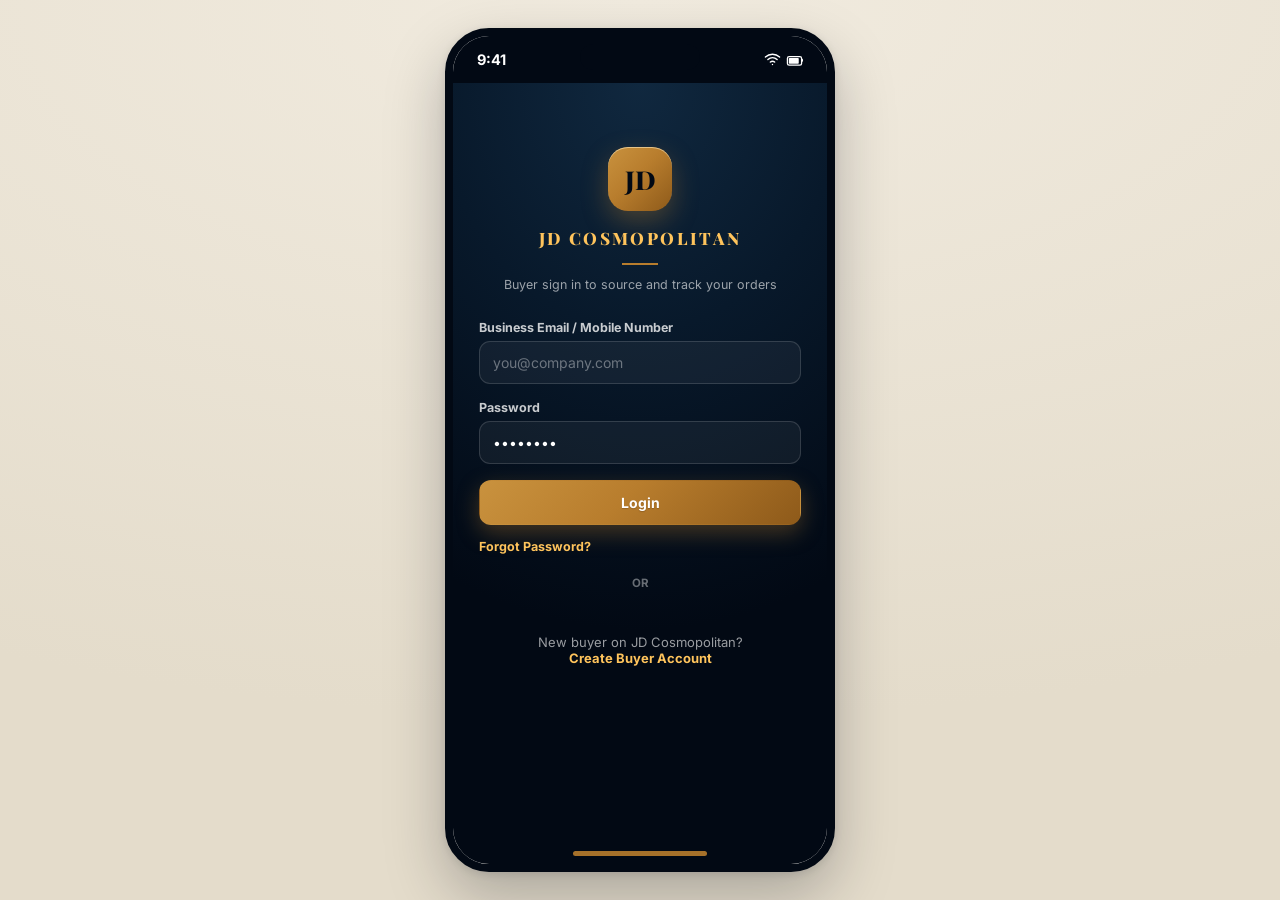
==== commit 73cf6cc0: "dsdsds" ====
--- a/index.html
+++ b/index.html
@@ -7,7 +7,7 @@
 <link rel="preconnect" href="https://fonts.googleapis.com">
 <link rel="preconnect" href="https://fonts.gstatic.com" crossorigin>
 <link href="https://fonts.googleapis.com/css2?family=Inter:wght@400;500;600;700;800&family=Playfair+Display:wght@600;700&family=IBM+Plex+Mono:wght@600&display=swap" rel="stylesheet">
-<link rel="stylesheet" href="assets/css/style.css?v=0af7e00d">
+<link rel="stylesheet" href="assets/css/style.css?v=8971ea6f">
 </head>
 <body> 
 <!-- Product & logistics photos: Wikimedia Commons (open licences). Credits:
@@ -544,7 +544,7 @@
     <!-- ========================================================= REQUEST QUOTE FLOW ========================================================= -->
     <section class="screen" id="screen-rq-ship">
       <div class="subheader"><button class="back-btn" data-back><svg viewBox="0 0 24 24" fill="none" stroke-width="2" stroke-linecap="round" stroke-linejoin="round"><path d="M15 18l-6-6 6-6"/></svg></button><h2>Request Quote</h2></div>
-      <div class="rq-steps"><div class="rqs on"><span>1</span><small>Shipping</small></div><i class=""></i><div class="rqs "><span>2</span><small>Port</small></div><i class=""></i><div class="rqs "><span>3</span><small>Carrier</small></div><i class=""></i><div class="rqs "><span>4</span><small>Warehouse</small></div><i class=""></i><div class="rqs "><span>5</span><small>Transport</small></div><i class=""></i><div class="rqs "><span>6</span><small>Review</small></div></div>
+      <div class="rq-steps"><div class="rqs on"><span>1</span><small>Shipping</small></div><i class=""></i><div class="rqs "><span>2</span><small>Port</small></div><i class=""></i><div class="rqs "><span>3</span><small>Carrier</small></div><i class=""></i><div class="rqs "><span>4</span><small>Warehouse</small></div><i class=""></i><div class="rqs "><span>5</span><small>Transport</small></div><i class=""></i><div class="rqs "><span>6</span><small>Customs</small></div><i class=""></i><div class="rqs "><span>7</span><small>Review</small></div></div>
       <div class="screen-scroll"><div class="content rq-pad">
         <div class="rq-prod" id="rq-prod"></div>
         <div class="rq-modes"><div class="rq-mode on" data-mode="sea"><svg viewBox="0 0 24 24" fill="none" stroke-width="2" stroke-linecap="round" stroke-linejoin="round"><path d="M2 20c2 1 4 1 6 0s4-1 6 0 4 1 6 0"/><path d="M4 18l-1-5h18l-2 5"/><path d="M12 4v9M7 13V8h10v5"/></svg><span>Sea Freight</span></div><div class="rq-mode" data-mode="air"><svg viewBox="0 0 24 24" fill="none" stroke-width="1.8" stroke-linecap="round" stroke-linejoin="round"><path d="M17.8 19.2L16 11l3.5-3.5C21 6 21.5 4 21 3c-1-.5-3 0-4.5 1.5L13 8 4.8 6.2c-.5-.1-.9.1-1.1.5l-.3.5c-.2.5-.1 1 .3 1.3L9 12l-2 3H4l-1 1 3 2 2 3 1-1v-3l3-2 3.5 5.3c.3.4.8.5 1.3.3l.5-.2c.4-.3.6-.7.5-1.2z"/></svg><span>Air Freight</span></div></div>
@@ -571,7 +571,7 @@
 
     <section class="screen" id="screen-rq-port">
       <div class="subheader"><button class="back-btn" data-back><svg viewBox="0 0 24 24" fill="none" stroke-width="2" stroke-linecap="round" stroke-linejoin="round"><path d="M15 18l-6-6 6-6"/></svg></button><h2 id="rq-port-title">Select Destination Port</h2></div>
-      <div class="rq-steps"><div class="rqs done"><span><svg viewBox="0 0 24 24" fill="none" stroke-width="2.8" stroke-linecap="round" stroke-linejoin="round"><path d="M5 12l5 5 9-10"/></svg></span><small>Shipping</small></div><i class="done"></i><div class="rqs on"><span>2</span><small>Port</small></div><i class=""></i><div class="rqs "><span>3</span><small>Carrier</small></div><i class=""></i><div class="rqs "><span>4</span><small>Warehouse</small></div><i class=""></i><div class="rqs "><span>5</span><small>Transport</small></div><i class=""></i><div class="rqs "><span>6</span><small>Review</small></div></div>
+      <div class="rq-steps"><div class="rqs done"><span><svg viewBox="0 0 24 24" fill="none" stroke-width="2.8" stroke-linecap="round" stroke-linejoin="round"><path d="M5 12l5 5 9-10"/></svg></span><small>Shipping</small></div><i class="done"></i><div class="rqs on"><span>2</span><small>Port</small></div><i class=""></i><div class="rqs "><span>3</span><small>Carrier</small></div><i class=""></i><div class="rqs "><span>4</span><small>Warehouse</small></div><i class=""></i><div class="rqs "><span>5</span><small>Transport</small></div><i class=""></i><div class="rqs "><span>6</span><small>Customs</small></div><i class=""></i><div class="rqs "><span>7</span><small>Review</small></div></div>
       <div class="rq-search"><label class="rq-sbox"><svg viewBox="0 0 24 24" fill="none" stroke-width="2" stroke-linecap="round" stroke-linejoin="round"><circle cx="11" cy="11" r="7"/><path d="M21 21l-4.3-4.3"/></svg><input id="rq-port-q" type="text" placeholder="Search port, city or country" autocomplete="off"></label>
         <div class="rq-tabs"><span class="rq-tab on" data-rq-ptab="popular">Popular</span><span class="rq-tab" data-rq-ptab="nearby">Nearby</span><span class="rq-tab" data-rq-ptab="recent">Recent</span></div></div>
       <div class="screen-scroll"><div class="content rq-pad"><div class="rq-ports" id="rq-ports"></div></div></div>
@@ -579,7 +579,7 @@
 
     <section class="screen" id="screen-rq-carrier">
       <div class="subheader"><button class="back-btn" data-back><svg viewBox="0 0 24 24" fill="none" stroke-width="2" stroke-linecap="round" stroke-linejoin="round"><path d="M15 18l-6-6 6-6"/></svg></button><h2 id="rq-car-title">Select Shipping Line</h2></div>
-      <div class="rq-steps"><div class="rqs done"><span><svg viewBox="0 0 24 24" fill="none" stroke-width="2.8" stroke-linecap="round" stroke-linejoin="round"><path d="M5 12l5 5 9-10"/></svg></span><small>Shipping</small></div><i class="done"></i><div class="rqs done"><span><svg viewBox="0 0 24 24" fill="none" stroke-width="2.8" stroke-linecap="round" stroke-linejoin="round"><path d="M5 12l5 5 9-10"/></svg></span><small>Port</small></div><i class="done"></i><div class="rqs on"><span>3</span><small>Carrier</small></div><i class=""></i><div class="rqs "><span>4</span><small>Warehouse</small></div><i class=""></i><div class="rqs "><span>5</span><small>Transport</small></div><i class=""></i><div class="rqs "><span>6</span><small>Review</small></div></div>
+      <div class="rq-steps"><div class="rqs done"><span><svg viewBox="0 0 24 24" fill="none" stroke-width="2.8" stroke-linecap="round" stroke-linejoin="round"><path d="M5 12l5 5 9-10"/></svg></span><small>Shipping</small></div><i class="done"></i><div class="rqs done"><span><svg viewBox="0 0 24 24" fill="none" stroke-width="2.8" stroke-linecap="round" stroke-linejoin="round"><path d="M5 12l5 5 9-10"/></svg></span><small>Port</small></div><i class="done"></i><div class="rqs on"><span>3</span><small>Carrier</small></div><i class=""></i><div class="rqs "><span>4</span><small>Warehouse</small></div><i class=""></i><div class="rqs "><span>5</span><small>Transport</small></div><i class=""></i><div class="rqs "><span>6</span><small>Customs</small></div><i class=""></i><div class="rqs "><span>7</span><small>Review</small></div></div>
       <div class="screen-scroll"><div class="content rq-pad">
         <div class="rq-days" id="rq-days"></div>
         <div class="rq-sorts"><span class="rq-sort on" data-rq-sort="price">Sort: Best price</span><span class="rq-sort" data-rq-sort="name" id="rq-sort-name">Airline</span><span class="rq-sort" data-rq-sort="fast">Transit time</span><span class="rq-fbtn" id="rq-fbtn"><svg viewBox="0 0 24 24" fill="none" stroke-width="2" stroke-linecap="round" stroke-linejoin="round"><path d="M3 5h18l-7 8v6l-4 2v-8z"/></svg><b id="rq-fcount"></b></span></div>
@@ -615,7 +615,7 @@
 
     <section class="screen" id="screen-rq-warehouse">
       <div class="subheader"><button class="back-btn" data-back><svg viewBox="0 0 24 24" fill="none" stroke-width="2" stroke-linecap="round" stroke-linejoin="round"><path d="M15 18l-6-6 6-6"/></svg></button><h2>Warehouse</h2><span class="rq-skip" data-rq-skip>Skip</span></div>
-      <div class="rq-steps"><div class="rqs done"><span><svg viewBox="0 0 24 24" fill="none" stroke-width="2.8" stroke-linecap="round" stroke-linejoin="round"><path d="M5 12l5 5 9-10"/></svg></span><small>Shipping</small></div><i class="done"></i><div class="rqs done"><span><svg viewBox="0 0 24 24" fill="none" stroke-width="2.8" stroke-linecap="round" stroke-linejoin="round"><path d="M5 12l5 5 9-10"/></svg></span><small>Port</small></div><i class="done"></i><div class="rqs done"><span><svg viewBox="0 0 24 24" fill="none" stroke-width="2.8" stroke-linecap="round" stroke-linejoin="round"><path d="M5 12l5 5 9-10"/></svg></span><small>Carrier</small></div><i class="done"></i><div class="rqs on"><span>4</span><small>Warehouse</small></div><i class=""></i><div class="rqs "><span>5</span><small>Transport</small></div><i class=""></i><div class="rqs "><span>6</span><small>Review</small></div></div>
+      <div class="rq-steps"><div class="rqs done"><span><svg viewBox="0 0 24 24" fill="none" stroke-width="2.8" stroke-linecap="round" stroke-linejoin="round"><path d="M5 12l5 5 9-10"/></svg></span><small>Shipping</small></div><i class="done"></i><div class="rqs done"><span><svg viewBox="0 0 24 24" fill="none" stroke-width="2.8" stroke-linecap="round" stroke-linejoin="round"><path d="M5 12l5 5 9-10"/></svg></span><small>Port</small></div><i class="done"></i><div class="rqs done"><span><svg viewBox="0 0 24 24" fill="none" stroke-width="2.8" stroke-linecap="round" stroke-linejoin="round"><path d="M5 12l5 5 9-10"/></svg></span><small>Carrier</small></div><i class="done"></i><div class="rqs on"><span>4</span><small>Warehouse</small></div><i class=""></i><div class="rqs "><span>5</span><small>Transport</small></div><i class=""></i><div class="rqs "><span>6</span><small>Customs</small></div><i class=""></i><div class="rqs "><span>7</span><small>Review</small></div></div>
       <div class="rq-search rq-whbar"><label class="rq-sbox wh-qbox"><svg viewBox="0 0 24 24" fill="none" stroke-width="2" stroke-linecap="round" stroke-linejoin="round"><circle cx="11" cy="11" r="7"/><path d="M21 21l-4.3-4.3"/></svg><input id="wh-q" type="text" placeholder="Search warehouses, cities or types" autocomplete="off"></label><div class="io-seg"><span data-io="out"><b>Outbound</b><small>Exporting country</small><em data-io-st="out"></em></span><span data-io="in"><b>Inbound</b><small>Importing country</small><em data-io-st="in"></em></span></div><div class="rq-tabs"><span class="rq-tab on" data-rq-whtab="popular">Popular</span><span class="rq-tab" data-rq-whtab="nearby">Nearby</span><span class="rq-tab" data-rq-whtab="recent">Recent</span><span class="rq-fbtn" id="wh-fbtn"><svg viewBox="0 0 24 24" fill="none" stroke-width="2" stroke-linecap="round" stroke-linejoin="round"><path d="M3 5h18l-7 8v6l-4 2v-8z"/></svg><b id="wh-fcount"></b></span></div></div>
       <div class="screen-scroll"><div class="content rq-pad">
         <div class="rq-opt-note"><b>Optional</b><span id="rq-wh-s"></span></div>
@@ -664,7 +664,7 @@
 
     <section class="screen" id="screen-rq-transport">
       <div class="subheader"><button class="back-btn" data-back><svg viewBox="0 0 24 24" fill="none" stroke-width="2" stroke-linecap="round" stroke-linejoin="round"><path d="M15 18l-6-6 6-6"/></svg></button><h2>Transport</h2><span class="rq-skip" data-tr-skip>Skip</span></div>
-      <div class="rq-steps"><div class="rqs done"><span><svg viewBox="0 0 24 24" fill="none" stroke-width="2.8" stroke-linecap="round" stroke-linejoin="round"><path d="M5 12l5 5 9-10"/></svg></span><small>Shipping</small></div><i class="done"></i><div class="rqs done"><span><svg viewBox="0 0 24 24" fill="none" stroke-width="2.8" stroke-linecap="round" stroke-linejoin="round"><path d="M5 12l5 5 9-10"/></svg></span><small>Port</small></div><i class="done"></i><div class="rqs done"><span><svg viewBox="0 0 24 24" fill="none" stroke-width="2.8" stroke-linecap="round" stroke-linejoin="round"><path d="M5 12l5 5 9-10"/></svg></span><small>Carrier</small></div><i class="done"></i><div class="rqs done"><span><svg viewBox="0 0 24 24" fill="none" stroke-width="2.8" stroke-linecap="round" stroke-linejoin="round"><path d="M5 12l5 5 9-10"/></svg></span><small>Warehouse</small></div><i class="done"></i><div class="rqs on"><span>5</span><small>Transport</small></div><i class=""></i><div class="rqs "><span>6</span><small>Review</small></div></div>
+      <div class="rq-steps"><div class="rqs done"><span><svg viewBox="0 0 24 24" fill="none" stroke-width="2.8" stroke-linecap="round" stroke-linejoin="round"><path d="M5 12l5 5 9-10"/></svg></span><small>Shipping</small></div><i class="done"></i><div class="rqs done"><span><svg viewBox="0 0 24 24" fill="none" stroke-width="2.8" stroke-linecap="round" stroke-linejoin="round"><path d="M5 12l5 5 9-10"/></svg></span><small>Port</small></div><i class="done"></i><div class="rqs done"><span><svg viewBox="0 0 24 24" fill="none" stroke-width="2.8" stroke-linecap="round" stroke-linejoin="round"><path d="M5 12l5 5 9-10"/></svg></span><small>Carrier</small></div><i class="done"></i><div class="rqs done"><span><svg viewBox="0 0 24 24" fill="none" stroke-width="2.8" stroke-linecap="round" stroke-linejoin="round"><path d="M5 12l5 5 9-10"/></svg></span><small>Warehouse</small></div><i class="done"></i><div class="rqs on"><span>5</span><small>Transport</small></div><i class=""></i><div class="rqs "><span>6</span><small>Customs</small></div><i class=""></i><div class="rqs "><span>7</span><small>Review</small></div></div>
       <div class="rq-search rq-iobar"><div class="io-seg"><span data-io="out"><b>Outbound</b><small>Exporting country</small><em data-io-st="out"></em></span><span data-io="in"><b>Inbound</b><small>Importing country</small><em data-io-st="in"></em></span></div></div>
       <div class="screen-scroll"><div class="content rq-pad">
         <div class="rq-opt-note"><b>Optional</b><span id="tr-note"></span></div>
@@ -715,7 +715,7 @@
         <div class="hh-srow"><div class="hh-search svh"><svg viewBox="0 0 24 24" fill="none" stroke-width="2" stroke-linecap="round" stroke-linejoin="round"><circle cx="11" cy="11" r="7"/><path d="M21 21l-4.3-4.3"/></svg><input class="svh-in" type="text" placeholder="Search" readonly></div><button class="hh-icon" data-goto="notifications"><svg viewBox="0 0 24 24" fill="none" stroke-width="1.9" stroke-linecap="round" stroke-linejoin="round"><path d="M18 8a6 6 0 10-12 0c0 7-3 9-3 9h18s-3-2-3-9"/><path d="M13.7 21a2 2 0 01-3.4 0"/></svg><span class="dot"></span></button></div></div>
 
       <div class="screen-scroll sx-scroll"><div class="content rq-pad sx-content">
-        <div class="sx-hero" id="sv-hero-box"><img id="sv-hero" src="assets/images/hero_sea.jpg" alt=""><div class="sx-hero-t"><small class="sx-eyebrow" id="sx-eyebrow">Ocean freight · FCL &amp; LCL</small><b id="sv-hero-t">Ship anything, anywhere</b><span id="sv-hero-s">Compare live rates from trusted shipping lines</span></div></div>
+        <div class="sx-hwrap"><div class="sx-hero" id="sv-hero-box"><img id="sv-hero" src="assets/images/hero_sea.jpg" alt=""><div class="sx-hero-t"><small class="sx-eyebrow" id="sx-eyebrow">Ocean freight · FCL &amp; LCL</small><b id="sv-hero-t">Ship anything, anywhere</b><span id="sv-hero-s">Compare live rates from trusted shipping lines</span></div><span class="sx-hint">Scroll to book<svg viewBox="0 0 24 24" fill="none" stroke-width="2.4" stroke-linecap="round" stroke-linejoin="round"><path d="M6 9l6 6 6-6"/></svg></span></div></div>
         <div class="sx-card">
           <div class="sx-route">
             <div class="sx-pt" data-sv-pick="from"><small>From</small><b id="sv-from">—</b><span id="sv-from-s">Origin port</span></div>
@@ -740,7 +740,7 @@
         <div class="sx-sec"><b>Why book with Venture Karts</b></div>
         <div class="sx-why"><div><span><svg viewBox="0 0 24 24" fill="none" stroke-width="1.9" stroke-linecap="round" stroke-linejoin="round"><path d="M13 2L4 14h7l-1 8 9-12h-7z"/></svg></span><b>Instant quotes</b><small>Compare carriers in seconds</small></div><div><span><svg viewBox="0 0 24 24" fill="none" stroke-width="1.9" stroke-linecap="round" stroke-linejoin="round"><path d="M12 22s8-4 8-10V5l-8-3-8 3v7c0 6 8 10 8 10z"/><path d="M9 12l2 2 4-4"/></svg></span><b>Verified carriers</b><small>Only vetted partners</small></div><div><span><svg viewBox="0 0 24 24" fill="none" stroke-width="1.9" stroke-linecap="round" stroke-linejoin="round"><circle cx="12" cy="12" r="9"/><circle cx="12" cy="12" r="4"/><path d="M12 3v3M21 12h-3"/></svg></span><b>Live tracking</b><small>From booking to delivery</small></div></div>
       </div></div>
-      <div class="sv-nav sv-nav4"><span data-svnav="booking"><svg viewBox="0 0 24 24" fill="none" stroke-width="2" stroke-linecap="round" stroke-linejoin="round"><rect x="3" y="5" width="18" height="15" rx="2"/><path d="M3 10h18M8 3v4M16 3v4"/></svg><b>Booking</b></span><span data-svnav="cart"><svg viewBox="0 0 24 24" fill="none" stroke-width="2" stroke-linecap="round" stroke-linejoin="round"><circle cx="9" cy="20" r="1.4"/><circle cx="18" cy="20" r="1.4"/><path d="M2 3h3l2.7 12.4a2 2 0 002 1.6h8.6a2 2 0 002-1.6L22 7H6.2"/></svg><b>Cart</b><em class="sv-cartn"></em></span><span data-svnav="chat"><svg viewBox="0 0 24 24" fill="none" stroke-width="2" stroke-linecap="round" stroke-linejoin="round"><path d="M21 15a2 2 0 01-2 2H7l-4 4V5a2 2 0 012-2h14a2 2 0 012 2z"/><path d="M8 9h8M8 13h5"/></svg><b>Chat</b></span><span data-svnav="search"><svg viewBox="0 0 24 24" fill="none" stroke-width="2" stroke-linecap="round" stroke-linejoin="round"><circle cx="11" cy="11" r="7"/><path d="M21 21l-4.3-4.3"/></svg><b>Search</b></span></div>
+      <div class="sv-nav sv-nav5"><span data-svnav="booking"><svg viewBox="0 0 24 24" fill="none" stroke-width="2" stroke-linecap="round" stroke-linejoin="round"><rect x="3" y="5" width="18" height="15" rx="2"/><path d="M3 10h18M8 3v4M16 3v4"/></svg><b>Booking</b></span><span data-svnav="cart"><svg viewBox="0 0 24 24" fill="none" stroke-width="2" stroke-linecap="round" stroke-linejoin="round"><path d="M6 3h12v18l-6-4-6 4z"/></svg><b>Saved</b><em class="sv-cartn"></em></span><span class="sv-off" data-svnav="offers"><i><svg viewBox="0 0 24 24" fill="none" stroke-width="2" stroke-linecap="round" stroke-linejoin="round"><path d="M20.6 13.4l-7.2 7.2a2 2 0 01-2.8 0L3 13V3h10l7.6 7.6a2 2 0 010 2.8z"/><circle cx="7.5" cy="7.5" r="1.5"/><path d="M9.5 15.5l5-5"/></svg></i><b>Offers</b></span><span data-svnav="chat"><svg viewBox="0 0 24 24" fill="none" stroke-width="2" stroke-linecap="round" stroke-linejoin="round"><path d="M3 14v-3a9 9 0 0118 0v3"/><path d="M21 15a2 2 0 01-2 2h-1v-6h1a2 2 0 012 2zM3 15a2 2 0 002 2h1v-6H5a2 2 0 00-2 2z"/><path d="M18 17v1a3 3 0 01-3 3h-3"/></svg><b>Support</b></span><span data-svnav="bookings"><svg viewBox="0 0 24 24" fill="none" stroke-width="2" stroke-linecap="round" stroke-linejoin="round"><rect x="5" y="3" width="14" height="18" rx="2"/><path d="M9 3v2h6V3M9 10h6M9 14h6M9 18h3"/></svg><b>My Bookings</b></span></div>
     </section>
 
     <section class="screen" id="screen-svc-wh">
@@ -756,7 +756,7 @@
         <div class="hh-srow"><div class="hh-search svh"><svg viewBox="0 0 24 24" fill="none" stroke-width="2" stroke-linecap="round" stroke-linejoin="round"><circle cx="11" cy="11" r="7"/><path d="M21 21l-4.3-4.3"/></svg><input class="svh-in" type="text" placeholder="Search" readonly></div><button class="hh-icon" data-goto="notifications"><svg viewBox="0 0 24 24" fill="none" stroke-width="1.9" stroke-linecap="round" stroke-linejoin="round"><path d="M18 8a6 6 0 10-12 0c0 7-3 9-3 9h18s-3-2-3-9"/><path d="M13.7 21a2 2 0 01-3.4 0"/></svg><span class="dot"></span></button></div></div>
 
       <div class="screen-scroll sx-scroll"><div class="content rq-pad sx-content">
-        <div class="sx-hero" id="sw-hero-box"><img src="assets/images/warehouse.jpg" alt=""><div class="sx-hero-t"><small class="sx-eyebrow">Warehousing · 8 countries</small><b>Store smarter, anywhere</b><span>Find, compare and book verified warehouses</span></div></div>
+        <div class="sx-hwrap"><div class="sx-hero" id="sw-hero-box"><img src="assets/images/warehouse.jpg" alt=""><div class="sx-hero-t"><small class="sx-eyebrow">Warehousing · 8 countries</small><b>Store smarter, anywhere</b><span>Find, compare and book verified warehouses</span></div><span class="sx-hint">Scroll to book<svg viewBox="0 0 24 24" fill="none" stroke-width="2.4" stroke-linecap="round" stroke-linejoin="round"><path d="M6 9l6 6 6-6"/></svg></span></div></div>
         <div class="sx-card">
           <label class="sx-f sx-wide sx-loc"><span class="sx-fi"><svg viewBox="0 0 24 24" fill="none" stroke-width="2" stroke-linecap="round" stroke-linejoin="round"><path d="M21 10c0 7-9 13-9 13S3 17 3 10a9 9 0 0118 0z"/><circle cx="12" cy="10" r="3"/></svg></span><div><small>Where do you need storage?</small><select id="sw-country"></select></div></label>
           <div class="sx-grid">
@@ -775,14 +775,14 @@
         <div class="sx-sec"><b>Featured warehouses</b><small>Top rated this month</small></div>
         <div class="sx-feats" id="sx-feats"></div>
       </div></div>
-      <div class="sv-nav sv-nav4"><span data-svnav="booking"><svg viewBox="0 0 24 24" fill="none" stroke-width="2" stroke-linecap="round" stroke-linejoin="round"><rect x="3" y="5" width="18" height="15" rx="2"/><path d="M3 10h18M8 3v4M16 3v4"/></svg><b>Booking</b></span><span data-svnav="cart"><svg viewBox="0 0 24 24" fill="none" stroke-width="2" stroke-linecap="round" stroke-linejoin="round"><circle cx="9" cy="20" r="1.4"/><circle cx="18" cy="20" r="1.4"/><path d="M2 3h3l2.7 12.4a2 2 0 002 1.6h8.6a2 2 0 002-1.6L22 7H6.2"/></svg><b>Cart</b><em class="sv-cartn"></em></span><span data-svnav="chat"><svg viewBox="0 0 24 24" fill="none" stroke-width="2" stroke-linecap="round" stroke-linejoin="round"><path d="M21 15a2 2 0 01-2 2H7l-4 4V5a2 2 0 012-2h14a2 2 0 012 2z"/><path d="M8 9h8M8 13h5"/></svg><b>Chat</b></span><span data-svnav="search"><svg viewBox="0 0 24 24" fill="none" stroke-width="2" stroke-linecap="round" stroke-linejoin="round"><circle cx="11" cy="11" r="7"/><path d="M21 21l-4.3-4.3"/></svg><b>Search</b></span></div>
+      <div class="sv-nav sv-nav5"><span data-svnav="booking"><svg viewBox="0 0 24 24" fill="none" stroke-width="2" stroke-linecap="round" stroke-linejoin="round"><rect x="3" y="5" width="18" height="15" rx="2"/><path d="M3 10h18M8 3v4M16 3v4"/></svg><b>Booking</b></span><span data-svnav="cart"><svg viewBox="0 0 24 24" fill="none" stroke-width="2" stroke-linecap="round" stroke-linejoin="round"><path d="M6 3h12v18l-6-4-6 4z"/></svg><b>Saved</b><em class="sv-cartn"></em></span><span class="sv-off" data-svnav="offers"><i><svg viewBox="0 0 24 24" fill="none" stroke-width="2" stroke-linecap="round" stroke-linejoin="round"><path d="M20.6 13.4l-7.2 7.2a2 2 0 01-2.8 0L3 13V3h10l7.6 7.6a2 2 0 010 2.8z"/><circle cx="7.5" cy="7.5" r="1.5"/><path d="M9.5 15.5l5-5"/></svg></i><b>Offers</b></span><span data-svnav="chat"><svg viewBox="0 0 24 24" fill="none" stroke-width="2" stroke-linecap="round" stroke-linejoin="round"><path d="M3 14v-3a9 9 0 0118 0v3"/><path d="M21 15a2 2 0 01-2 2h-1v-6h1a2 2 0 012 2zM3 15a2 2 0 002 2h1v-6H5a2 2 0 00-2 2z"/><path d="M18 17v1a3 3 0 01-3 3h-3"/></svg><b>Support</b></span><span data-svnav="bookings"><svg viewBox="0 0 24 24" fill="none" stroke-width="2" stroke-linecap="round" stroke-linejoin="round"><rect x="5" y="3" width="14" height="18" rx="2"/><path d="M9 3v2h6V3M9 10h6M9 14h6M9 18h3"/></svg><b>My Bookings</b></span></div>
     </section>
 
     <section class="screen" id="screen-svc-bookings">
       <div class="subheader"><button class="back-btn" data-back><svg viewBox="0 0 24 24" fill="none" stroke-width="2" stroke-linecap="round" stroke-linejoin="round"><path d="M15 18l-6-6 6-6"/></svg></button><h2>My Bookings</h2><span class="bkl-kind" id="bkl-kind">Sea</span></div>
       <div class="rq-search"><div class="rq-tabs bkl-tabs"><span class="rq-tab on" data-bkl="all">All</span><span class="rq-tab" data-bkl="pending">Pending</span><span class="rq-tab" data-bkl="confirmed">Confirmed</span><span class="rq-tab" data-bkl="cancelled">Cancelled</span></div></div>
       <div class="screen-scroll"><div class="content rq-pad"><div id="bkl-list"></div></div></div>
-      <div class="sv-nav sv-nav4"><span data-svnav="booking"><svg viewBox="0 0 24 24" fill="none" stroke-width="2" stroke-linecap="round" stroke-linejoin="round"><rect x="3" y="5" width="18" height="15" rx="2"/><path d="M3 10h18M8 3v4M16 3v4"/></svg><b>Booking</b></span><span data-svnav="cart"><svg viewBox="0 0 24 24" fill="none" stroke-width="2" stroke-linecap="round" stroke-linejoin="round"><circle cx="9" cy="20" r="1.4"/><circle cx="18" cy="20" r="1.4"/><path d="M2 3h3l2.7 12.4a2 2 0 002 1.6h8.6a2 2 0 002-1.6L22 7H6.2"/></svg><b>Cart</b><em class="sv-cartn"></em></span><span data-svnav="chat"><svg viewBox="0 0 24 24" fill="none" stroke-width="2" stroke-linecap="round" stroke-linejoin="round"><path d="M21 15a2 2 0 01-2 2H7l-4 4V5a2 2 0 012-2h14a2 2 0 012 2z"/><path d="M8 9h8M8 13h5"/></svg><b>Chat</b></span><span data-svnav="search"><svg viewBox="0 0 24 24" fill="none" stroke-width="2" stroke-linecap="round" stroke-linejoin="round"><circle cx="11" cy="11" r="7"/><path d="M21 21l-4.3-4.3"/></svg><b>Search</b></span></div>
+      <div class="sv-nav sv-nav5"><span data-svnav="booking"><svg viewBox="0 0 24 24" fill="none" stroke-width="2" stroke-linecap="round" stroke-linejoin="round"><rect x="3" y="5" width="18" height="15" rx="2"/><path d="M3 10h18M8 3v4M16 3v4"/></svg><b>Booking</b></span><span data-svnav="cart"><svg viewBox="0 0 24 24" fill="none" stroke-width="2" stroke-linecap="round" stroke-linejoin="round"><path d="M6 3h12v18l-6-4-6 4z"/></svg><b>Saved</b><em class="sv-cartn"></em></span><span class="sv-off" data-svnav="offers"><i><svg viewBox="0 0 24 24" fill="none" stroke-width="2" stroke-linecap="round" stroke-linejoin="round"><path d="M20.6 13.4l-7.2 7.2a2 2 0 01-2.8 0L3 13V3h10l7.6 7.6a2 2 0 010 2.8z"/><circle cx="7.5" cy="7.5" r="1.5"/><path d="M9.5 15.5l5-5"/></svg></i><b>Offers</b></span><span data-svnav="chat"><svg viewBox="0 0 24 24" fill="none" stroke-width="2" stroke-linecap="round" stroke-linejoin="round"><path d="M3 14v-3a9 9 0 0118 0v3"/><path d="M21 15a2 2 0 01-2 2h-1v-6h1a2 2 0 012 2zM3 15a2 2 0 002 2h1v-6H5a2 2 0 00-2 2z"/><path d="M18 17v1a3 3 0 01-3 3h-3"/></svg><b>Support</b></span><span data-svnav="bookings"><svg viewBox="0 0 24 24" fill="none" stroke-width="2" stroke-linecap="round" stroke-linejoin="round"><rect x="5" y="3" width="14" height="18" rx="2"/><path d="M9 3v2h6V3M9 10h6M9 14h6M9 18h3"/></svg><b>My Bookings</b></span></div>
     </section>
 
     <section class="screen" id="screen-bk-1">
@@ -832,13 +832,18 @@
     </section>
 
     <section class="screen" id="screen-svc-cart">
-      <div class="subheader"><button class="back-btn" data-svnav="booking"><svg viewBox="0 0 24 24" fill="none" stroke-width="2" stroke-linecap="round" stroke-linejoin="round"><path d="M15 18l-6-6 6-6"/></svg></button><h2>My Cart</h2><span class="bkl-kind" id="cart-kind">Sea</span></div>
+      <div class="subheader"><button class="back-btn" data-svnav="booking"><svg viewBox="0 0 24 24" fill="none" stroke-width="2" stroke-linecap="round" stroke-linejoin="round"><path d="M15 18l-6-6 6-6"/></svg></button><h2>Saved</h2><span class="bkl-kind" id="cart-kind">Sea</span></div>
       <div class="screen-scroll"><div class="content rq-pad">
-        <div class="cart-mybk" data-svnav-bookings><svg viewBox="0 0 24 24" fill="none" stroke-width="2" stroke-linecap="round" stroke-linejoin="round"><rect x="3" y="5" width="18" height="15" rx="2"/><path d="M3 10h18M8 3v4M16 3v4"/></svg><div><b>My bookings</b><small>Track confirmed and pending bookings</small></div><i>›</i></div>
         <div id="cart-list"></div>
         <div class="cart-total" id="cart-total"></div>
       </div></div>
-      <div class="sv-nav sv-nav4"><span data-svnav="booking"><svg viewBox="0 0 24 24" fill="none" stroke-width="2" stroke-linecap="round" stroke-linejoin="round"><rect x="3" y="5" width="18" height="15" rx="2"/><path d="M3 10h18M8 3v4M16 3v4"/></svg><b>Booking</b></span><span data-svnav="cart"><svg viewBox="0 0 24 24" fill="none" stroke-width="2" stroke-linecap="round" stroke-linejoin="round"><circle cx="9" cy="20" r="1.4"/><circle cx="18" cy="20" r="1.4"/><path d="M2 3h3l2.7 12.4a2 2 0 002 1.6h8.6a2 2 0 002-1.6L22 7H6.2"/></svg><b>Cart</b><em class="sv-cartn"></em></span><span data-svnav="chat"><svg viewBox="0 0 24 24" fill="none" stroke-width="2" stroke-linecap="round" stroke-linejoin="round"><path d="M21 15a2 2 0 01-2 2H7l-4 4V5a2 2 0 012-2h14a2 2 0 012 2z"/><path d="M8 9h8M8 13h5"/></svg><b>Chat</b></span><span data-svnav="search"><svg viewBox="0 0 24 24" fill="none" stroke-width="2" stroke-linecap="round" stroke-linejoin="round"><circle cx="11" cy="11" r="7"/><path d="M21 21l-4.3-4.3"/></svg><b>Search</b></span></div>
+      <div class="sv-nav sv-nav5"><span data-svnav="booking"><svg viewBox="0 0 24 24" fill="none" stroke-width="2" stroke-linecap="round" stroke-linejoin="round"><rect x="3" y="5" width="18" height="15" rx="2"/><path d="M3 10h18M8 3v4M16 3v4"/></svg><b>Booking</b></span><span data-svnav="cart"><svg viewBox="0 0 24 24" fill="none" stroke-width="2" stroke-linecap="round" stroke-linejoin="round"><path d="M6 3h12v18l-6-4-6 4z"/></svg><b>Saved</b><em class="sv-cartn"></em></span><span class="sv-off" data-svnav="offers"><i><svg viewBox="0 0 24 24" fill="none" stroke-width="2" stroke-linecap="round" stroke-linejoin="round"><path d="M20.6 13.4l-7.2 7.2a2 2 0 01-2.8 0L3 13V3h10l7.6 7.6a2 2 0 010 2.8z"/><circle cx="7.5" cy="7.5" r="1.5"/><path d="M9.5 15.5l5-5"/></svg></i><b>Offers</b></span><span data-svnav="chat"><svg viewBox="0 0 24 24" fill="none" stroke-width="2" stroke-linecap="round" stroke-linejoin="round"><path d="M3 14v-3a9 9 0 0118 0v3"/><path d="M21 15a2 2 0 01-2 2h-1v-6h1a2 2 0 012 2zM3 15a2 2 0 002 2h1v-6H5a2 2 0 00-2 2z"/><path d="M18 17v1a3 3 0 01-3 3h-3"/></svg><b>Support</b></span><span data-svnav="bookings"><svg viewBox="0 0 24 24" fill="none" stroke-width="2" stroke-linecap="round" stroke-linejoin="round"><rect x="5" y="3" width="14" height="18" rx="2"/><path d="M9 3v2h6V3M9 10h6M9 14h6M9 18h3"/></svg><b>My Bookings</b></span></div>
+    </section>
+
+    <section class="screen" id="screen-svc-offers">
+      <div class="subheader"><button class="back-btn" data-svnav="booking"><svg viewBox="0 0 24 24" fill="none" stroke-width="2" stroke-linecap="round" stroke-linejoin="round"><path d="M15 18l-6-6 6-6"/></svg></button><h2>Offers</h2><span class="bkl-kind" id="off-kind">Sea</span></div>
+      <div class="screen-scroll"><div class="content rq-pad" id="off-body"></div></div>
+      <div class="sv-nav sv-nav5"><span data-svnav="booking"><svg viewBox="0 0 24 24" fill="none" stroke-width="2" stroke-linecap="round" stroke-linejoin="round"><rect x="3" y="5" width="18" height="15" rx="2"/><path d="M3 10h18M8 3v4M16 3v4"/></svg><b>Booking</b></span><span data-svnav="cart"><svg viewBox="0 0 24 24" fill="none" stroke-width="2" stroke-linecap="round" stroke-linejoin="round"><path d="M6 3h12v18l-6-4-6 4z"/></svg><b>Saved</b><em class="sv-cartn"></em></span><span class="sv-off" data-svnav="offers"><i><svg viewBox="0 0 24 24" fill="none" stroke-width="2" stroke-linecap="round" stroke-linejoin="round"><path d="M20.6 13.4l-7.2 7.2a2 2 0 01-2.8 0L3 13V3h10l7.6 7.6a2 2 0 010 2.8z"/><circle cx="7.5" cy="7.5" r="1.5"/><path d="M9.5 15.5l5-5"/></svg></i><b>Offers</b></span><span data-svnav="chat"><svg viewBox="0 0 24 24" fill="none" stroke-width="2" stroke-linecap="round" stroke-linejoin="round"><path d="M3 14v-3a9 9 0 0118 0v3"/><path d="M21 15a2 2 0 01-2 2h-1v-6h1a2 2 0 012 2zM3 15a2 2 0 002 2h1v-6H5a2 2 0 00-2 2z"/><path d="M18 17v1a3 3 0 01-3 3h-3"/></svg><b>Support</b></span><span data-svnav="bookings"><svg viewBox="0 0 24 24" fill="none" stroke-width="2" stroke-linecap="round" stroke-linejoin="round"><rect x="5" y="3" width="14" height="18" rx="2"/><path d="M9 3v2h6V3M9 10h6M9 14h6M9 18h3"/></svg><b>My Bookings</b></span></div>
     </section>
 
     <section class="screen" id="screen-svc-chat">
@@ -846,17 +851,46 @@
       <div class="screen-scroll" id="chat-scroll"><div class="content ch-body" id="chat-body"></div></div>
       <div class="ch-quick" id="chat-quick"></div>
       <div class="ch-in"><input id="chat-in" type="text" placeholder="Type a message…" autocomplete="off"><button id="chat-send"><svg viewBox="0 0 24 24" fill="none" stroke-width="2" stroke-linecap="round" stroke-linejoin="round"><path d="M22 2L11 13M22 2l-7 20-4-9-9-4z"/></svg></button></div>
-      <div class="sv-nav sv-nav4"><span data-svnav="booking"><svg viewBox="0 0 24 24" fill="none" stroke-width="2" stroke-linecap="round" stroke-linejoin="round"><rect x="3" y="5" width="18" height="15" rx="2"/><path d="M3 10h18M8 3v4M16 3v4"/></svg><b>Booking</b></span><span data-svnav="cart"><svg viewBox="0 0 24 24" fill="none" stroke-width="2" stroke-linecap="round" stroke-linejoin="round"><circle cx="9" cy="20" r="1.4"/><circle cx="18" cy="20" r="1.4"/><path d="M2 3h3l2.7 12.4a2 2 0 002 1.6h8.6a2 2 0 002-1.6L22 7H6.2"/></svg><b>Cart</b><em class="sv-cartn"></em></span><span data-svnav="chat"><svg viewBox="0 0 24 24" fill="none" stroke-width="2" stroke-linecap="round" stroke-linejoin="round"><path d="M21 15a2 2 0 01-2 2H7l-4 4V5a2 2 0 012-2h14a2 2 0 012 2z"/><path d="M8 9h8M8 13h5"/></svg><b>Chat</b></span><span data-svnav="search"><svg viewBox="0 0 24 24" fill="none" stroke-width="2" stroke-linecap="round" stroke-linejoin="round"><circle cx="11" cy="11" r="7"/><path d="M21 21l-4.3-4.3"/></svg><b>Search</b></span></div>
+      <div class="sv-nav sv-nav5"><span data-svnav="booking"><svg viewBox="0 0 24 24" fill="none" stroke-width="2" stroke-linecap="round" stroke-linejoin="round"><rect x="3" y="5" width="18" height="15" rx="2"/><path d="M3 10h18M8 3v4M16 3v4"/></svg><b>Booking</b></span><span data-svnav="cart"><svg viewBox="0 0 24 24" fill="none" stroke-width="2" stroke-linecap="round" stroke-linejoin="round"><path d="M6 3h12v18l-6-4-6 4z"/></svg><b>Saved</b><em class="sv-cartn"></em></span><span class="sv-off" data-svnav="offers"><i><svg viewBox="0 0 24 24" fill="none" stroke-width="2" stroke-linecap="round" stroke-linejoin="round"><path d="M20.6 13.4l-7.2 7.2a2 2 0 01-2.8 0L3 13V3h10l7.6 7.6a2 2 0 010 2.8z"/><circle cx="7.5" cy="7.5" r="1.5"/><path d="M9.5 15.5l5-5"/></svg></i><b>Offers</b></span><span data-svnav="chat"><svg viewBox="0 0 24 24" fill="none" stroke-width="2" stroke-linecap="round" stroke-linejoin="round"><path d="M3 14v-3a9 9 0 0118 0v3"/><path d="M21 15a2 2 0 01-2 2h-1v-6h1a2 2 0 012 2zM3 15a2 2 0 002 2h1v-6H5a2 2 0 00-2 2z"/><path d="M18 17v1a3 3 0 01-3 3h-3"/></svg><b>Support</b></span><span data-svnav="bookings"><svg viewBox="0 0 24 24" fill="none" stroke-width="2" stroke-linecap="round" stroke-linejoin="round"><rect x="5" y="3" width="14" height="18" rx="2"/><path d="M9 3v2h6V3M9 10h6M9 14h6M9 18h3"/></svg><b>My Bookings</b></span></div>
+    </section>
+
+    <section class="screen" id="screen-rq-customs">
+      <div class="subheader"><button class="back-btn" data-back><svg viewBox="0 0 24 24" fill="none" stroke-width="2" stroke-linecap="round" stroke-linejoin="round"><path d="M15 18l-6-6 6-6"/></svg></button><h2>Customs Clearance</h2><span class="rq-skip" id="cu-skip">Skip</span></div>
+      <div class="rq-steps"><div class="rqs done"><span><svg viewBox="0 0 24 24" fill="none" stroke-width="2.8" stroke-linecap="round" stroke-linejoin="round"><path d="M5 12l5 5 9-10"/></svg></span><small>Shipping</small></div><i class="done"></i><div class="rqs done"><span><svg viewBox="0 0 24 24" fill="none" stroke-width="2.8" stroke-linecap="round" stroke-linejoin="round"><path d="M5 12l5 5 9-10"/></svg></span><small>Port</small></div><i class="done"></i><div class="rqs done"><span><svg viewBox="0 0 24 24" fill="none" stroke-width="2.8" stroke-linecap="round" stroke-linejoin="round"><path d="M5 12l5 5 9-10"/></svg></span><small>Carrier</small></div><i class="done"></i><div class="rqs done"><span><svg viewBox="0 0 24 24" fill="none" stroke-width="2.8" stroke-linecap="round" stroke-linejoin="round"><path d="M5 12l5 5 9-10"/></svg></span><small>Warehouse</small></div><i class="done"></i><div class="rqs done"><span><svg viewBox="0 0 24 24" fill="none" stroke-width="2.8" stroke-linecap="round" stroke-linejoin="round"><path d="M5 12l5 5 9-10"/></svg></span><small>Transport</small></div><i class="done"></i><div class="rqs on"><span>6</span><small>Customs</small></div><i class=""></i><div class="rqs "><span>7</span><small>Review</small></div></div>
+      <div class="screen-scroll"><div class="content rq-pad" style="padding-top:0">
+        <div class="cu-hero"><img src="assets/images/port.jpg" alt=""><div class="cu-ht"><b>Customs Clearance</b><em>Fast. Compliant. Global.</em><span>We handle the paperwork, so your cargo moves without delays.</span></div></div>
+        <div class="cu-feats"><div><svg viewBox="0 0 24 24" fill="none" stroke-width="1.9" stroke-linecap="round" stroke-linejoin="round"><path d="M12 22s8-4 8-10V5l-8-3-8 3v7c0 6 8 10 8 10z"/><path d="M9 12l2 2 4-4"/></svg>Expert<br>Support</div><div><svg viewBox="0 0 24 24" fill="none" stroke-width="1.9" stroke-linecap="round" stroke-linejoin="round"><path d="M6 2h9l5 5v15H6z"/><path d="M9 12h7M9 16h4"/></svg>Duty<br>Calculation</div><div><svg viewBox="0 0 24 24" fill="none" stroke-width="1.9" stroke-linecap="round" stroke-linejoin="round"><circle cx="12" cy="12" r="9"/><path d="M12 7v5l3 2"/></svg>Faster<br>Release</div><div><svg viewBox="0 0 24 24" fill="none" stroke-width="1.9" stroke-linecap="round" stroke-linejoin="round"><circle cx="12" cy="12" r="9"/><path d="M3 12h18M12 3a14 14 0 010 18M12 3a14 14 0 000 18"/></svg>Global<br>Compliance</div></div>
+        <div class="cu-card">
+          <div class="cu-seg"><span class="on" data-cu-tab="new">New Request</span><span data-cu-tab="track">Track Existing</span></div>
+          <div id="cu-new">
+            <div class="cu-l"><svg viewBox="0 0 24 24" fill="none" stroke-width="1.9" stroke-linecap="round" stroke-linejoin="round"><circle cx="12" cy="12" r="9"/><path d="M3 12h18M12 3a14 14 0 010 18M12 3a14 14 0 000 18"/></svg>Country of Import</div><div class="cu-f ro" id="cu-country"></div>
+            <div class="cu-l"><svg viewBox="0 0 24 24" fill="none" stroke-width="1.9" stroke-linecap="round" stroke-linejoin="round"><circle cx="12" cy="5" r="2"/><path d="M12 7v14M5 12H2a10 10 0 0020 0h-3M8 11h8"/></svg>Port / Airport</div><div class="cu-f ro" id="cu-port"></div>
+            <div class="cu-l"><svg viewBox="0 0 24 24" fill="none" stroke-width="1.9" stroke-linecap="round" stroke-linejoin="round"><path d="M21 16V8l-9-5-9 5v8l9 5z"/><path d="M3.3 7L12 12l8.7-5M12 22V12"/></svg>Cargo Type</div><label class="cu-f sel"><svg viewBox="0 0 24 24" fill="none" stroke-width="1.9" stroke-linecap="round" stroke-linejoin="round"><path d="M21 16V8l-9-5-9 5v8l9 5z"/><path d="M3.3 7L12 12l8.7-5M12 22V12"/></svg><select id="cu-type"></select></label>
+            <div class="cu-l"><svg viewBox="0 0 24 24" fill="none" stroke-width="1.9" stroke-linecap="round" stroke-linejoin="round"><path d="M4 6v12M7 6v12M10 6v12M14 6v12M17 6v12M20 6v12"/></svg>HS Code <small>(Optional)</small></div><label class="cu-f"><svg viewBox="0 0 24 24" fill="none" stroke-width="1.9" stroke-linecap="round" stroke-linejoin="round"><path d="M4 6v12M7 6v12M10 6v12M14 6v12M17 6v12M20 6v12"/></svg><input id="cu-hs" placeholder="e.g. 0804.50" inputmode="decimal"></label>
+            <div class="cu-l"><svg viewBox="0 0 24 24" fill="none" stroke-width="1.9" stroke-linecap="round" stroke-linejoin="round"><path d="M9 4h6l-1.5 3h-3z"/><path d="M10.5 7C6 9 4 13 4 16a5 5 0 005 5h6a5 5 0 005-5c0-3-2-7-6.5-9"/><path d="M12 11v6M10 13h3a1.5 1.5 0 010 3h-2"/></svg>Cargo Value <small>(USD)</small></div><label class="cu-f"><svg viewBox="0 0 24 24" fill="none" stroke-width="1.9" stroke-linecap="round" stroke-linejoin="round"><path d="M9 4h6l-1.5 3h-3z"/><path d="M10.5 7C6 9 4 13 4 16a5 5 0 005 5h6a5 5 0 005-5c0-3-2-7-6.5-9"/><path d="M12 11v6M10 13h3a1.5 1.5 0 010 3h-2"/></svg><input id="cu-val" inputmode="decimal"></label>
+            <div class="cu-l"><svg viewBox="0 0 24 24" fill="none" stroke-width="1.9" stroke-linecap="round" stroke-linejoin="round"><path d="M6 2h9l5 5v15H6z"/><path d="M15 2v5h5M9 12h7M9 16h7"/></svg>Incoterms</div><label class="cu-f sel"><svg viewBox="0 0 24 24" fill="none" stroke-width="1.9" stroke-linecap="round" stroke-linejoin="round"><path d="M6 2h9l5 5v15H6z"/><path d="M15 2v5h5M9 12h7M9 16h7"/></svg><select id="cu-inc"></select></label>
+            <button class="cu-go" id="cu-calc"><svg viewBox="0 0 24 24" fill="none" stroke-width="1.9" stroke-linecap="round" stroke-linejoin="round"><rect x="5" y="3" width="14" height="18" rx="2"/><path d="M8 7h8M8 12h2M12 12h2M16 12h0M8 16h2M12 16h2"/></svg>Get Clearance Estimate<svg viewBox="0 0 24 24" fill="none" stroke-width="1.9" stroke-linecap="round" stroke-linejoin="round"><path d="M5 12h14M13 6l6 6-6 6"/></svg></button>
+          </div>
+          <div id="cu-track" class="cu-trk" style="display:none">
+            <div class="cu-l"><svg viewBox="0 0 24 24" fill="none" stroke-width="1.9" stroke-linecap="round" stroke-linejoin="round"><path d="M6 2h9l5 5v15H6z"/><path d="M15 2v5h5M9 12h7M9 16h7"/></svg>Clearance / Bill of Entry No.</div><label class="cu-f"><svg viewBox="0 0 24 24" fill="none" stroke-width="1.9" stroke-linecap="round" stroke-linejoin="round"><path d="M6 2h9l5 5v15H6z"/><path d="M15 2v5h5M9 12h7M9 16h7"/></svg><input id="cu-tid" placeholder="e.g. CC-AE-2026-48120" value="CC-AE-2026-48120"></label>
+            <button class="cu-go" id="cu-trk-go"><svg viewBox="0 0 24 24" fill="none" stroke-width="1.9" stroke-linecap="round" stroke-linejoin="round"><path d="M5 12h14M13 6l6 6-6 6"/></svg>Track Clearance</button>
+            <div class="cu-tl" id="cu-tl" style="display:none"><div><i class="d"></i>Documents received<small>14 Oct</small></div><div><i class="d"></i>Bill of entry filed<small>15 Oct</small></div><div><i class="n"></i>Duty assessment in progress<small>Today</small></div><div><i></i>Inspection &amp; release<small>—</small></div></div>
+          </div>
+        </div>
+        <div class="cu-est" id="cu-est" style="display:none"></div>
+      </div></div>
+      <div class="rq-foot two"><button class="btn btn-secondary" id="cu-skip2">Skip</button><button class="btn btn-primary" id="cu-next" disabled>Get estimate first</button></div>
     </section>
 
     <section class="screen" id="screen-rq-review">
       <div class="subheader"><button class="back-btn" data-back><svg viewBox="0 0 24 24" fill="none" stroke-width="2" stroke-linecap="round" stroke-linejoin="round"><path d="M15 18l-6-6 6-6"/></svg></button><h2>Review Request</h2></div>
-      <div class="rq-steps"><div class="rqs done"><span><svg viewBox="0 0 24 24" fill="none" stroke-width="2.8" stroke-linecap="round" stroke-linejoin="round"><path d="M5 12l5 5 9-10"/></svg></span><small>Shipping</small></div><i class="done"></i><div class="rqs done"><span><svg viewBox="0 0 24 24" fill="none" stroke-width="2.8" stroke-linecap="round" stroke-linejoin="round"><path d="M5 12l5 5 9-10"/></svg></span><small>Port</small></div><i class="done"></i><div class="rqs done"><span><svg viewBox="0 0 24 24" fill="none" stroke-width="2.8" stroke-linecap="round" stroke-linejoin="round"><path d="M5 12l5 5 9-10"/></svg></span><small>Carrier</small></div><i class="done"></i><div class="rqs done"><span><svg viewBox="0 0 24 24" fill="none" stroke-width="2.8" stroke-linecap="round" stroke-linejoin="round"><path d="M5 12l5 5 9-10"/></svg></span><small>Warehouse</small></div><i class="done"></i><div class="rqs done"><span><svg viewBox="0 0 24 24" fill="none" stroke-width="2.8" stroke-linecap="round" stroke-linejoin="round"><path d="M5 12l5 5 9-10"/></svg></span><small>Transport</small></div><i class="done"></i><div class="rqs on"><span>6</span><small>Review</small></div></div>
+      <div class="rq-steps"><div class="rqs done"><span><svg viewBox="0 0 24 24" fill="none" stroke-width="2.8" stroke-linecap="round" stroke-linejoin="round"><path d="M5 12l5 5 9-10"/></svg></span><small>Shipping</small></div><i class="done"></i><div class="rqs done"><span><svg viewBox="0 0 24 24" fill="none" stroke-width="2.8" stroke-linecap="round" stroke-linejoin="round"><path d="M5 12l5 5 9-10"/></svg></span><small>Port</small></div><i class="done"></i><div class="rqs done"><span><svg viewBox="0 0 24 24" fill="none" stroke-width="2.8" stroke-linecap="round" stroke-linejoin="round"><path d="M5 12l5 5 9-10"/></svg></span><small>Carrier</small></div><i class="done"></i><div class="rqs done"><span><svg viewBox="0 0 24 24" fill="none" stroke-width="2.8" stroke-linecap="round" stroke-linejoin="round"><path d="M5 12l5 5 9-10"/></svg></span><small>Warehouse</small></div><i class="done"></i><div class="rqs done"><span><svg viewBox="0 0 24 24" fill="none" stroke-width="2.8" stroke-linecap="round" stroke-linejoin="round"><path d="M5 12l5 5 9-10"/></svg></span><small>Transport</small></div><i class="done"></i><div class="rqs done"><span><svg viewBox="0 0 24 24" fill="none" stroke-width="2.8" stroke-linecap="round" stroke-linejoin="round"><path d="M5 12l5 5 9-10"/></svg></span><small>Customs</small></div><i class="done"></i><div class="rqs on"><span>7</span><small>Review</small></div></div>
       <div class="screen-scroll"><div class="content rq-pad">
         <div class="rv-card"><div class="rv-h">Product <a data-goto="product-details">Edit</a></div><div id="rv-prod"></div></div>
         <div class="rv-card"><div class="rv-h">Shipment <a data-goto="rq-ship">Edit</a></div><div id="rv-ship"></div></div>
         <div class="rv-card"><div class="rv-h">Warehouse <a data-goto="rq-warehouse">Edit</a></div><div id="rv-wh"></div></div>
         <div class="rv-card"><div class="rv-h">Transport <a data-goto="rq-transport">Edit</a></div><div id="rv-tr"></div></div>
+        <div class="rv-card"><div class="rv-h">Customs <a data-goto="rq-customs" id="rv-cu-edit">Edit</a></div><div id="rv-cu"></div></div>
         <div class="rv-card"><div class="rv-h">Cost summary</div><div id="rv-cost"></div><p class="rq-note" style="margin:8px 0 0 0;">Estimates only — suppliers and carriers send their final quotes after review.</p></div>
         <label class="rv-agree" id="rv-agree-row"><input type="checkbox" id="rv-agree"><span>I agree to the <b>terms &amp; conditions</b> and confirm all details are correct.</span></label>
       </div></div>
@@ -1037,9 +1071,15 @@
             <div class="kv-row total"><span class="k">Total Amount</span><span class="v num">$7,200</span></div>
           </div>
         </div>
+        <div class="qv-card" id="qv-card">
+          <div class="qv-top"><span class="qv-ic"><svg viewBox="0 0 24 24" fill="none" stroke-width="2" stroke-linecap="round" stroke-linejoin="round"><path d="M1 4h13v12H1zM14 8h4l4 4v4h-8z"/><circle cx="5.5" cy="18.5" r="2"/><circle cx="17.5" cy="18.5" r="2"/></svg></span><div><b>Let Venture Karts handle this order</b><small>We take over logistics from the supplier's door to yours — one price, one point of contact.</small></div><span class="qv-box"><svg viewBox="0 0 24 24" fill="none" stroke-width="3" stroke-linecap="round" stroke-linejoin="round"><path d="M5 12l5 5 9-10"/></svg></span></div>
+          <div class="qv-cmp"><div><small>Supplier's quote</small><s>$7,200</s><em>Logistics $1,620</em></div><span class="qv-arr">→</span><div class="vk"><small>With Venture Karts</small><b>$6,941</b><em>Logistics $1,361</em></div></div>
+          <div class="qv-save">You save <b>$259</b> · 3.6% · door delivery by <b>12 Oct 2026</b></div>
+          <div class="qv-inc"><span><svg viewBox="0 0 24 24" fill="none" stroke-width="3" stroke-linecap="round" stroke-linejoin="round"><path d="M5 12l5 5 9-10"/></svg>Ocean freight</span><span><svg viewBox="0 0 24 24" fill="none" stroke-width="3" stroke-linecap="round" stroke-linejoin="round"><path d="M5 12l5 5 9-10"/></svg>Port &amp; warehouse</span><span><svg viewBox="0 0 24 24" fill="none" stroke-width="3" stroke-linecap="round" stroke-linejoin="round"><path d="M5 12l5 5 9-10"/></svg>Customs clearance</span><span><svg viewBox="0 0 24 24" fill="none" stroke-width="3" stroke-linecap="round" stroke-linejoin="round"><path d="M5 12l5 5 9-10"/></svg>Door delivery</span><span><svg viewBox="0 0 24 24" fill="none" stroke-width="3" stroke-linecap="round" stroke-linejoin="round"><path d="M5 12l5 5 9-10"/></svg>Cargo insurance</span><span><svg viewBox="0 0 24 24" fill="none" stroke-width="3" stroke-linecap="round" stroke-linejoin="round"><path d="M5 12l5 5 9-10"/></svg>One tracking view</span></div>
+        </div>
         <div class="eta-card mb"><svg viewBox="0 0 24 24" fill="none" stroke-width="1.9" stroke-linecap="round" stroke-linejoin="round"><path d="M12 22s8-4 8-10V5l-8-3-8 3v7c0 6 8 10 8 10z"/><path d="M9 12l2 2 4-4"/></svg><div><div class="et">Trade Assurance included</div><div class="es">Full refund if goods fail pre-shipment inspection.</div></div></div>
         <div class="row-2 mb"><button class="btn btn-secondary" data-goto="quotation-revision" style="padding:12px;">Request Revision</button><button class="btn btn-danger" data-goto="quotation-rejected" style="padding:12px;">Reject</button></div>
-        <button class="btn btn-primary" data-goto="quotation-accepted">Accept Quotation</button>
+        <button class="btn btn-primary" id="qv-accept" data-goto="quotation-accepted">Accept Quotation</button>
       </div></div>
     </section>
 
@@ -1464,6 +1504,6 @@
   <div class="home-indicator"></div>
 </div>
 
-<script src="assets/js/app.js?v=d51fda0d"></script>
+<script src="assets/js/app.js?v=72efda44"></script>
 </body>
 </html>
--- a/assets/css/style.css
+++ b/assets/css/style.css
@@ -2599,3 +2599,141 @@
   .bp-chk span{ background:#E3F4EA; } .bp-chk span svg{ stroke:#1F7A45; }
   .bp-save{ background:var(--gold-grad); color:#fff; box-shadow:0 8px 20px rgba(111,65,16,.25); }
   .ac-r b{ white-space:nowrap; overflow:hidden; text-overflow:ellipsis; } .ac-pill{ font-size:10px; padding:3px 7px; }
+  /* 5-tab service nav with raised Offers */
+  .sv-nav5{ grid-template-columns:repeat(5,1fr) !important; padding:6px 6px !important; overflow:visible; }
+  .sv-nav5 span{ position:relative; }
+  .sv-nav5 b{ font-size:10px; white-space:nowrap; }
+  .sv-nav5 .sv-off{ margin-top:-24px; }
+  .sv-nav5 .sv-off i{ width:50px; height:50px; border-radius:50%; background:var(--gold-grad); display:flex; align-items:center; justify-content:center; box-shadow:0 6px 16px rgba(184,125,45,.45), 0 0 0 4px rgba(2,9,20,.92); }
+  .sv-nav5 .sv-off i svg{ width:24px; height:24px; stroke:#fff !important; }
+  .sv-nav5 .sv-off.on i{ box-shadow:0 6px 18px rgba(255,196,92,.6), 0 0 0 4px rgba(2,9,20,.92); }
+  #screen-svc-cart .sv-nav, #screen-svc-chat .sv-nav, #screen-svc-offers .sv-nav{ margin:0 14px 18px 14px; border-radius:22px; border:none; background:rgba(2,9,20,0.92); box-shadow:0 10px 26px rgba(2,9,20,0.3); }
+  /* offers page */
+  #screen-svc-offers{ background:#F4F1EB; }
+  #screen-svc-offers .content{ padding-bottom:40px; }
+  .off-hero{ position:relative; overflow:hidden; display:flex; align-items:center; justify-content:space-between; padding:18px; border-radius:20px; background:linear-gradient(135deg,#0B1F45,#06122B 60%,#3A2610); color:#fff; box-shadow:0 10px 24px rgba(2,9,20,.2); }
+  .off-hero:after{ content:""; position:absolute; right:-40px; top:-40px; width:170px; height:170px; border-radius:50%; background:radial-gradient(circle, rgba(255,196,92,.35), transparent 70%); }
+  .off-hero small{ font-size:10px; font-weight:800; letter-spacing:1px; color:#FFC45C; }
+  .off-hero b{ display:block; font-family:var(--font-display); font-size:26px; margin:4px 0 2px; }
+  .off-hero span{ font-size:12px; font-weight:600; color:rgba(255,255,255,.75); }
+  .off-hero em{ display:inline-block; margin-top:10px; font-style:normal; font-size:11px; font-weight:800; padding:5px 10px; border-radius:9px; background:rgba(255,255,255,.12); border:1px solid rgba(255,196,92,.35); }
+  .off-hero > i{ position:relative; z-index:1; width:64px; height:64px; border-radius:50%; background:var(--gold-grad); display:flex; align-items:center; justify-content:center; font-style:normal; font-size:30px; font-weight:900; color:#fff; transform:rotate(-12deg); box-shadow:0 8px 20px rgba(184,125,45,.5); flex:none; }
+  .off-h{ margin:20px 2px 10px; font-size:15px; font-weight:900; color:var(--navy-900); }
+  .off-c{ display:flex; border-radius:18px; overflow:hidden; background:#fff; box-shadow:0 2px 12px rgba(2,9,20,.07); margin-bottom:12px; }
+  .off-l{ position:relative; width:108px; flex:none; padding:14px 12px; display:flex; flex-direction:column; justify-content:center; color:#fff; }
+  .off-l:after{ content:""; position:absolute; right:-7px; top:0; bottom:0; width:14px; background:radial-gradient(circle at 7px 7px, #fff 5px, transparent 5.5px) 0 0 / 14px 16px repeat-y; }
+  .off-c.gold .off-l{ background:var(--gold-grad); } .off-c.navy .off-l{ background:linear-gradient(160deg,#16346B,#06122B); } .off-c.green .off-l{ background:linear-gradient(160deg,#2E9C5E,#17663B); }
+  .off-l b{ font-size:19px; font-weight:900; line-height:1.1; } .off-l small{ font-size:10.5px; font-weight:700; opacity:.9; margin-top:5px; line-height:1.3; }
+  .off-r{ flex:1; min-width:0; padding:12px 12px 10px 18px; }
+  .off-r p{ font-size:11.8px; font-weight:600; color:var(--navy-700); line-height:1.45; }
+  .off-f{ display:flex; align-items:center; justify-content:space-between; gap:8px; margin:9px 0 6px; }
+  .off-code{ font-family:var(--font-mono, monospace); font-size:12px; font-weight:800; color:var(--brand-shadow); padding:5px 9px; border-radius:8px; border:1.5px dashed rgba(184,125,45,.6); background:#FBF3E6; }
+  .off-f button{ padding:7px 16px; border-radius:10px; border:none; background:var(--navy-900); color:#fff; font:inherit; font-size:12px; font-weight:800; cursor:pointer; }
+  .off-f button.on{ background:#E3F4EA; color:#1F7A45; }
+  .off-r > small{ font-size:10px; font-weight:600; color:var(--navy-500); }
+  .off-m{ display:flex; align-items:center; gap:11px; padding:12px; border-radius:16px; background:#fff; box-shadow:0 2px 10px rgba(2,9,20,.06); margin-bottom:10px; }
+  .off-m > span{ width:40px; height:40px; border-radius:12px; background:#FBF3E6; color:var(--brand-shadow); font-size:18px; font-weight:900; display:flex; align-items:center; justify-content:center; flex:none; }
+  .off-m > div{ flex:1; min-width:0; } .off-m b{ display:block; font-size:12.8px; font-weight:800; color:var(--navy-900); } .off-m small{ font-size:11px; font-weight:600; color:var(--navy-500); line-height:1.35; }
+  .off-m button{ padding:6px 10px; border-radius:9px; border:1.5px dashed rgba(184,125,45,.6); background:#fff; font-family:var(--font-mono, monospace); font-size:11px; font-weight:800; color:var(--brand-shadow); cursor:pointer; }
+  #screen-svc-offers .content{ padding-bottom:120px !important; }
+  /* full-screen shrinking hero on the Air / Sea / Warehouse pages */
+  #screen-svc-freight .svc-head, #screen-svc-wh .svc-head{ position:absolute; top:0; left:0; right:0; z-index:20; background:linear-gradient(180deg, rgba(2,9,20,.72) 0%, rgba(2,9,20,.35) 70%, rgba(2,9,20,0) 100%); box-shadow:none; transition:background .35s ease, box-shadow .35s ease; }
+  #screen-svc-freight .svc-head.hd-solid, #screen-svc-wh .svc-head.hd-solid{ background:var(--navy-grad); box-shadow:0 10px 30px rgba(2,9,20,0.18); }
+  .sx-hwrap{ position:relative; margin:0 -16px; }
+  #screen-svc-freight .sx-hero, #screen-svc-wh .sx-hero{ position:sticky; top:0; margin:0; height:100%; border-radius:0 0 28px 28px; will-change:height; }
+  .sx-hero img{ transform:scale(1.16); transform-origin:center center; transition:none; }
+  .sx-hero:after{ background:linear-gradient(180deg, rgba(2,9,20,0.45) 0%, rgba(2,9,20,0) 26%, rgba(2,9,20,0) 48%, rgba(2,9,20,0.7) 100%); }
+  #screen-svc-freight .sx-hero-t, #screen-svc-wh .sx-hero-t{ bottom:86px; }
+  .sx-hero-t b{ font-size:32px; }
+  .sx-hint{ position:absolute; left:50%; bottom:118px; z-index:3; transform:translateX(-50%); display:none; }
+  .sx-hwrap + .sx-card{ margin-top:-62px; }
+  @keyframes sxBob{ 0%,100%{ transform:translateY(0); } 50%{ transform:translateY(4px); } }
+  /* hero = full-screen background behind the page; card keeps its place */
+  #screen-svc-freight .sx-hero, #screen-svc-wh .sx-hero{ position:absolute; top:0; left:0; right:0; z-index:0; border-radius:0 0 28px 28px; }
+  .sx-hwrap{ z-index:0; }
+  .sx-hwrap ~ *{ position:relative; z-index:1; }
+  #screen-svc-freight .sx-hero-t, #screen-svc-wh .sx-hero-t{ bottom:auto; transform:translateY(-100%); }
+  .sx-hero:after{ background:linear-gradient(180deg, rgba(2,9,20,0.45) 0%, rgba(2,9,20,0) 22%, rgba(2,9,20,0) 30%, rgba(2,9,20,0.55) 55%, rgba(2,9,20,0.75) 100%); }
+  .sx-hero:after{ background:linear-gradient(180deg, rgba(2,9,20,0.45) 0%, rgba(2,9,20,0) 20%, rgba(2,9,20,0) 26%, rgba(2,9,20,0.5) 42%, rgba(2,9,20,0.35) 70%, rgba(242,238,230,0.96) 92%, #F2EEE6 100%); }
+  /* 7-step bar */
+  .rq-steps{ padding:10px 10px 12px 10px; }
+  .rqs{ width:44px; } .rqs small{ font-size:9px; letter-spacing:-.1px; }
+  /* customs step */
+  #screen-rq-customs{ background:#F4F1EB; }
+  .cu-hero{ position:relative; height:168px; margin:0 -16px; overflow:hidden; }
+  .cu-hero img{ width:100%; height:100%; object-fit:cover; display:block; }
+  .cu-hero:after{ content:""; position:absolute; inset:0; background:linear-gradient(90deg, rgba(2,9,20,.9) 0%, rgba(2,9,20,.55) 55%, rgba(2,9,20,.1) 100%); }
+  .cu-ht{ position:absolute; left:18px; right:18px; top:0; bottom:0; z-index:1; display:flex; flex-direction:column; justify-content:center; color:#fff; }
+  .cu-ht b{ font-size:24px; font-weight:900; letter-spacing:-.3px; }
+  .cu-ht em{ font-style:normal; font-size:15px; font-weight:600; color:#FFC45C; margin:2px 0 6px; }
+  .cu-ht span{ font-size:12px; font-weight:500; color:rgba(255,255,255,.82); max-width:230px; line-height:1.45; }
+  .cu-feats{ display:grid; grid-template-columns:repeat(4,1fr); background:var(--navy-grad); margin:0 -16px; padding:12px 6px 14px; }
+  .cu-feats div{ display:flex; flex-direction:column; align-items:center; gap:5px; text-align:center; font-size:10.5px; font-weight:600; color:rgba(255,255,255,.88); line-height:1.25; border-right:1px solid rgba(255,255,255,.12); }
+  .cu-feats div:last-child{ border-right:none; }
+  .cu-feats svg{ width:26px; height:26px; stroke:#FFC45C; }
+  .cu-card{ margin-top:14px; background:#fff; border-radius:20px; padding:12px 14px 16px; box-shadow:0 4px 18px rgba(2,9,20,.08); border:1px solid rgba(184,125,45,.25); }
+  .cu-seg{ display:flex; padding:4px; border-radius:14px; background:#F4F1EB; margin-bottom:4px; }
+  .cu-seg span{ flex:1; text-align:center; padding:9px 4px; border-radius:11px; font-size:12.5px; font-weight:800; color:var(--navy-700); cursor:pointer; transition:all .2s; }
+  .cu-seg span.on{ background:var(--gold-grad); color:#fff; box-shadow:0 4px 10px rgba(184,125,45,.3); }
+  .cu-l{ display:flex; align-items:center; gap:7px; margin:13px 0 6px; font-size:12px; font-weight:700; color:var(--navy-900); }
+  .cu-l svg{ width:16px; height:16px; stroke:var(--brand-primary); }
+  .cu-l small{ font-weight:600; color:var(--navy-500); }
+  .cu-f{ display:flex; align-items:center; gap:10px; min-height:46px; padding:0 13px; border-radius:13px; border:1.5px solid var(--border-strong); background:#FCFBF8; font-size:13.5px; font-weight:700; color:var(--navy-900); position:relative; }
+  .cu-f img{ width:24px; height:16px; border-radius:3px; object-fit:cover; }
+  .cu-f > svg{ width:18px; height:18px; stroke:var(--navy-700); flex:none; }
+  .cu-f small{ margin-left:auto; font-size:11px; font-weight:700; color:var(--navy-500); }
+  .cu-f.ro{ background:#F4F1EB; border-color:transparent; }
+  .cu-f input, .cu-f select{ flex:1; min-width:0; height:44px; border:none; outline:none; background:none; font:inherit; font-size:13.5px; font-weight:700; color:var(--navy-900); appearance:none; -webkit-appearance:none; }
+  .cu-f select{ padding-right:20px; cursor:pointer; }
+  .cu-f.sel:after{ content:""; position:absolute; right:14px; top:50%; width:7px; height:7px; border-right:2px solid var(--navy-700); border-bottom:2px solid var(--navy-700); transform:translateY(-70%) rotate(45deg); pointer-events:none; }
+  .cu-f:focus-within{ border-color:var(--brand-primary); box-shadow:0 0 0 3px rgba(184,125,45,.15); }
+  .cu-go{ width:100%; height:48px; margin-top:16px; border:none; border-radius:14px; background:var(--gold-grad); color:#fff; font:inherit; font-size:14px; font-weight:800; display:flex; align-items:center; justify-content:center; gap:8px; cursor:pointer; box-shadow:0 6px 16px rgba(111,65,16,.25); }
+  .cu-go svg{ width:18px; height:18px; stroke:#fff; }
+  .cu-est{ display:flex; gap:12px; margin-top:14px; padding:14px; border-radius:18px; background:#FBF6EE; border:1px solid rgba(184,125,45,.3); animation:o2In .35s cubic-bezier(.2,.8,.2,1); }
+  .cu-el{ flex:1.25; min-width:0; }
+  .cu-el > b{ display:block; font-size:12.5px; font-weight:900; color:var(--navy-900); margin-bottom:6px; }
+  .cu-el div{ display:flex; justify-content:space-between; gap:6px; padding:4px 0; font-size:11.5px; font-weight:600; color:var(--navy-700); }
+  .cu-el i{ font-style:normal; font-family:var(--font-mono); font-weight:800; color:var(--navy-900); }
+  .cu-cif{ display:block; font-size:10px; font-weight:600; color:var(--navy-500); margin-top:4px; }
+  .cu-er{ flex:1; border-left:1px solid rgba(184,125,45,.3); padding-left:12px; display:flex; flex-direction:column; justify-content:center; }
+  .cu-er small{ font-size:11px; font-weight:800; color:var(--navy-900); }
+  .cu-er b{ font-family:var(--font-mono); font-size:21px; font-weight:800; color:var(--brand-shadow); margin:4px 0 2px; }
+  .cu-er em{ font-style:normal; font-size:9.8px; font-weight:600; color:var(--navy-500); }
+  .cu-trk{ margin-top:14px; }
+  .cu-trk .cu-tl{ margin-top:14px; padding:12px; border-radius:14px; background:#F7F3EC; }
+  .cu-trk .cu-tl div{ display:flex; gap:10px; align-items:center; padding:6px 0; font-size:12px; font-weight:700; color:var(--navy-900); }
+  .cu-trk .cu-tl i{ width:18px; height:18px; border-radius:50%; background:#D5CFC3; flex:none; }
+  .cu-trk .cu-tl i.d{ background:#23824A; } .cu-trk .cu-tl i.n{ background:var(--gold-grad); box-shadow:0 0 0 4px rgba(184,125,45,.2); }
+  .cu-trk .cu-tl small{ margin-left:auto; font-size:10.5px; color:var(--navy-500); font-weight:600; }
+  #cu-next:disabled{ opacity:.5; box-shadow:none; }
+  .cu-est{ flex-direction:column; gap:10px; }
+  .cu-er{ border-left:none; padding-left:0; border-top:1px dashed rgba(184,125,45,.4); padding-top:10px; flex-direction:row; align-items:baseline; flex-wrap:wrap; column-gap:8px; }
+  .cu-er b{ margin:0 0 0 auto; font-size:22px; } .cu-er em{ width:100%; text-align:right; }
+  /* quotations list on white */
+  #screen-orders{ background:#fff; }
+  #screen-orders .oc, #screen-orders .o2-c{ border:1px solid #ECE6DA; box-shadow:0 4px 14px rgba(2,9,20,.06); }
+  /* VK handles this quotation */
+  .qv-card{ margin-bottom:14px; padding:14px; border-radius:20px; background:#fff; border:1.5px solid rgba(184,125,45,.35); box-shadow:0 6px 18px rgba(2,9,20,.07); cursor:pointer; transition:border-color .2s, box-shadow .2s, background .2s; }
+  .qv-card.on{ border-color:var(--brand-primary); background:#FFFBF4; box-shadow:0 0 0 3px rgba(184,125,45,.18), 0 8px 20px rgba(111,65,16,.12); }
+  .qv-top{ display:flex; gap:11px; align-items:flex-start; }
+  .qv-ic{ width:40px; height:40px; border-radius:12px; background:var(--navy-grad); display:flex; align-items:center; justify-content:center; flex:none; }
+  .qv-ic svg{ width:21px; height:21px; stroke:#FFC45C; }
+  .qv-top > div{ flex:1; } .qv-top b{ display:block; font-size:14px; font-weight:900; color:var(--navy-900); }
+  .qv-top small{ display:block; font-size:11.5px; font-weight:600; color:var(--navy-500); line-height:1.4; margin-top:2px; }
+  .qv-box{ width:22px; height:22px; border-radius:7px; border:2px solid #CFC7B8; display:flex; align-items:center; justify-content:center; flex:none; background:#fff; }
+  .qv-box svg{ width:13px; height:13px; stroke:#fff; opacity:0; }
+  .qv-card.on .qv-box{ background:var(--gold-grad); border-color:transparent; } .qv-card.on .qv-box svg{ opacity:1; }
+  .qv-cmp{ display:flex; align-items:center; gap:8px; margin-top:12px; }
+  .qv-cmp > div{ flex:1; padding:10px 11px; border-radius:14px; background:#F6F3EC; }
+  .qv-cmp > div.vk{ background:var(--navy-grad); }
+  .qv-cmp small{ display:block; font-size:10.5px; font-weight:700; color:var(--navy-500); }
+  .qv-cmp s{ display:block; font-family:var(--font-mono); font-size:17px; font-weight:800; color:var(--navy-500); margin:3px 0 1px; }
+  .qv-cmp b{ display:block; font-family:var(--font-mono); font-size:19px; font-weight:800; color:#FFC45C; margin:2px 0 1px; }
+  .qv-cmp .vk small{ color:rgba(255,255,255,.7); }
+  .qv-cmp em{ font-style:normal; font-size:10.5px; font-weight:600; color:var(--navy-500); } .qv-cmp .vk em{ color:rgba(255,255,255,.65); }
+  .qv-arr{ font-size:16px; font-weight:900; color:var(--brand-primary); }
+  .qv-save{ margin-top:10px; padding:8px 11px; border-radius:11px; background:#E7F5EC; font-size:11.8px; font-weight:600; color:#1F6B40; }
+  .qv-save b{ font-weight:900; }
+  .qv-inc{ display:grid; grid-template-columns:1fr 1fr; gap:6px 10px; margin-top:11px; }
+  .qv-inc span{ display:flex; align-items:center; gap:6px; font-size:11.5px; font-weight:700; color:var(--navy-700); }
+  .qv-inc svg{ width:14px; height:14px; padding:2px; border-radius:50%; background:#F6EBD9; stroke:var(--brand-shadow); flex:none; }
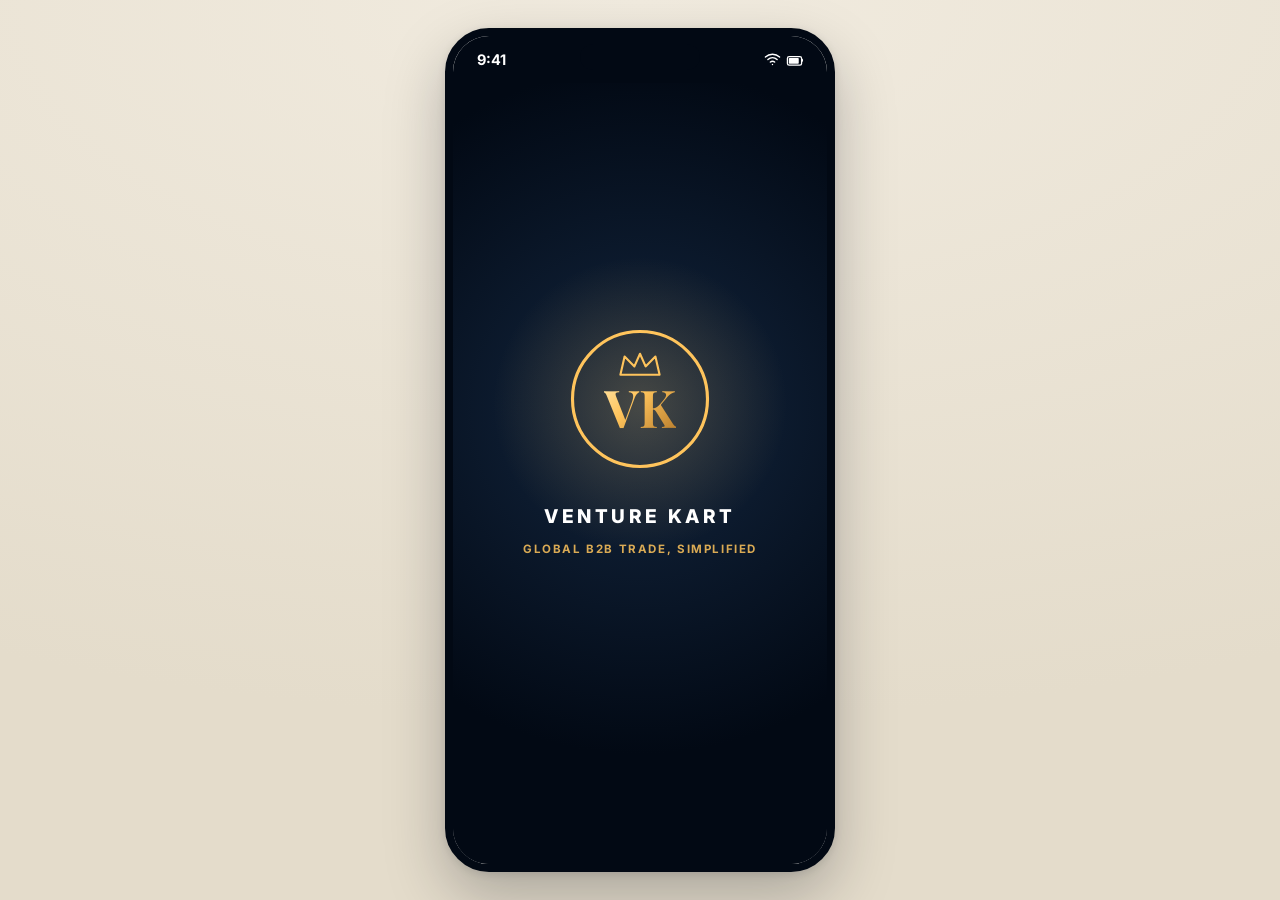
==== commit 2ed58096: "DScdvs" ====
--- a/index.html
+++ b/index.html
@@ -7,7 +7,7 @@
 <link rel="preconnect" href="https://fonts.googleapis.com">
 <link rel="preconnect" href="https://fonts.gstatic.com" crossorigin>
 <link href="https://fonts.googleapis.com/css2?family=Inter:wght@400;500;600;700;800&family=Playfair+Display:wght@600;700&family=IBM+Plex+Mono:wght@600&display=swap" rel="stylesheet">
-<link rel="stylesheet" href="assets/css/style.css?v=8971ea6f">
+<link rel="stylesheet" href="assets/css/style.css?v=b6a0e9d6">
 </head>
 <body> 
 <!-- Product & logistics photos: Wikimedia Commons (open licences). Credits:
@@ -437,7 +437,7 @@
     <!-- ========================================================= SAVED PRODUCTS ========================================================= -->
 
     <section class="screen" id="screen-saved-products">
-      <div class="subheader"><button class="back-btn" data-back><svg viewBox="0 0 24 24" fill="none" stroke-width="2" stroke-linecap="round" stroke-linejoin="round"><path d="M15 18l-6-6 6-6"/></svg></button><h2>Saved Products</h2><span class="action">4 items</span></div>
+      <div class="pgh" data-items=".pc"><div class="ph2-top"><button class="tb-back" data-back aria-label="Back"><svg viewBox="0 0 24 24" fill="none" stroke-width="2.4" stroke-linecap="round" stroke-linejoin="round"><path d="M15 18l-6-6 6-6"/></svg></button><div class="ph2-t"><h1>Saved Items</h1><small><b>4</b> products saved</small></div></div><label class="c2-search ph2-s"><svg viewBox="0 0 24 24" fill="none" stroke-width="2" stroke-linecap="round" stroke-linejoin="round"><circle cx="11" cy="11" r="7"/><path d="M21 21l-4.3-4.3"/></svg><input class="ph2-q" type="text" placeholder="Search saved products…" autocomplete="off"><span class="ph2-x">✕</span></label><div class="o2-chips ph2-chips"><span class="on" data-phk="">All</span><span class="" data-phk="mango|grape|pomegranate|banana">Fruits</span><span class="" data-phk="cardamom|chilli|turmeric|pepper">Spices</span><span class="" data-phk="cashew|almond|nut">Nuts</span><span class="" data-phk="tea|coffee">Beverages</span></div></div>
       <div class="screen-scroll"><div class="content">
         <div class="pgrid"><div class="pc" data-goto="product-details"><div class="pi"><img class="ph" src="assets/images/mango.jpg" alt="" loading="lazy"><span class="heart on" data-heart><svg viewBox="0 0 24 24" fill="none" stroke-width="2" stroke-linecap="round" stroke-linejoin="round"><path d="M20.8 4.6a5.5 5.5 0 00-7.8 0L12 5.7l-1-1.1a5.5 5.5 0 00-7.8 7.8l1 1.1L12 21l7.8-7.5 1-1.1a5.5 5.5 0 000-7.8z"/></svg></span><span class="ptagx">ORGANIC</span></div><div class="pb"><div class="pn">Alphonso Mango — Organic</div><div class="po">🇮🇳 Ratnagiri, India</div><div class="pr"><span class="star">4.6<svg viewBox="0 0 24 24"><path d="M12 2l3.1 6.3 6.9 1-5 4.9 1.2 6.8L12 17.8 5.8 21l1.2-6.8-5-4.9 6.9-1z"/></svg></span><span class="rcount">(212)</span></div><div class="pp"><b>$1.20</b><em>/kg</em></div><div class="pr"><span class="strike">$1.36</span><span class="off">12% off</span></div><div class="pmoq">MOQ 500 kg</div><div class="pq" data-goto="product-details">Request Quote</div></div></div><div class="pc" data-goto="product-details"><div class="pi"><img class="ph" src="assets/images/cardamom.jpg" alt="" loading="lazy"><span class="heart on" data-heart><svg viewBox="0 0 24 24" fill="none" stroke-width="2" stroke-linecap="round" stroke-linejoin="round"><path d="M20.8 4.6a5.5 5.5 0 00-7.8 0L12 5.7l-1-1.1a5.5 5.5 0 00-7.8 7.8l1 1.1L12 21l7.8-7.5 1-1.1a5.5 5.5 0 000-7.8z"/></svg></span><span class="ptagx">AGMARK</span></div><div class="pb"><div class="pn">Green Cardamom 8mm Bold</div><div class="po">🇮🇳 Idukki, Kerala</div><div class="pr"><span class="star">4.8<svg viewBox="0 0 24 24"><path d="M12 2l3.1 6.3 6.9 1-5 4.9 1.2 6.8L12 17.8 5.8 21l1.2-6.8-5-4.9 6.9-1z"/></svg></span><span class="rcount">(64)</span></div><div class="pp"><b>$28.50</b><em>/kg</em></div><div class="pr"><span class="strike">$31.00</span><span class="off">8% off</span></div><div class="pmoq">MOQ 100 kg</div><div class="pq" data-goto="product-details">Request Quote</div></div></div><div class="pc" data-goto="product-details"><div class="pi"><img class="ph" src="assets/images/cashew.jpg" alt="" loading="lazy"><span class="heart on" data-heart><svg viewBox="0 0 24 24" fill="none" stroke-width="2" stroke-linecap="round" stroke-linejoin="round"><path d="M20.8 4.6a5.5 5.5 0 00-7.8 0L12 5.7l-1-1.1a5.5 5.5 0 00-7.8 7.8l1 1.1L12 21l7.8-7.5 1-1.1a5.5 5.5 0 000-7.8z"/></svg></span><span class="ptagx">FSSAI</span></div><div class="pb"><div class="pn">Cashew Kernels W320</div><div class="po">🇮🇳 Kollam, Kerala</div><div class="pr"><span class="star">4.7<svg viewBox="0 0 24 24"><path d="M12 2l3.1 6.3 6.9 1-5 4.9 1.2 6.8L12 17.8 5.8 21l1.2-6.8-5-4.9 6.9-1z"/></svg></span><span class="rcount">(143)</span></div><div class="pp"><b>$7.10</b><em>/kg</em></div><div class="pr"><span class="strike">$7.60</span><span class="off">7% off</span></div><div class="pmoq">MOQ 1,000 kg</div><div class="pq" data-goto="product-details">Request Quote</div></div></div><div class="pc" data-goto="product-details"><div class="pi"><img class="ph" src="assets/images/tea.jpg" alt="" loading="lazy"><span class="heart on" data-heart><svg viewBox="0 0 24 24" fill="none" stroke-width="2" stroke-linecap="round" stroke-linejoin="round"><path d="M20.8 4.6a5.5 5.5 0 00-7.8 0L12 5.7l-1-1.1a5.5 5.5 0 00-7.8 7.8l1 1.1L12 21l7.8-7.5 1-1.1a5.5 5.5 0 000-7.8z"/></svg></span><span class="ptagx">RAINFOREST</span></div><div class="pb"><div class="pn">Assam CTC BOP Tea</div><div class="po">🇮🇳 Dibrugarh, Assam</div><div class="pr"><span class="star">4.4<svg viewBox="0 0 24 24"><path d="M12 2l3.1 6.3 6.9 1-5 4.9 1.2 6.8L12 17.8 5.8 21l1.2-6.8-5-4.9 6.9-1z"/></svg></span><span class="rcount">(54)</span></div><div class="pp"><b>$3.40</b><em>/kg</em></div><div class="pr"><span class="strike">$3.70</span><span class="off">8% off</span></div><div class="pmoq">MOQ 500 kg</div><div class="pq" data-goto="product-details">Request Quote</div></div></div></div>
       </div></div>
@@ -446,7 +446,7 @@
     <!-- ========================================================= SERVICES ========================================================= -->
 
     <section class="screen" id="screen-services">
-      <div class="tabheader"><h1>Services</h1><button class="icon-btn" data-goto="notifications"><svg viewBox="0 0 24 24" fill="none" stroke-width="1.8" stroke-linecap="round" stroke-linejoin="round"><path d="M18 8a6 6 0 10-12 0c0 7-3 9-3 9h18s-3-2-3-9"/><path d="M13.7 21a2 2 0 01-3.4 0"/></svg><span class="dot"></span></button></div>
+      <div class="c2-head s2-head"><div class="c2-top"><button class="tb-back" data-tabback aria-label="Back"><svg viewBox="0 0 24 24" fill="none" stroke-width="2.4" stroke-linecap="round" stroke-linejoin="round"><path d="M15 18l-6-6 6-6"/></svg></button><div style="flex:1"><h1>Services</h1><small><b>8</b> services · <b>190+</b> countries</small></div><button class="icon-btn" data-goto="notifications"><svg viewBox="0 0 24 24" fill="none" stroke-width="1.8" stroke-linecap="round" stroke-linejoin="round"><path d="M18 8a6 6 0 10-12 0c0 7-3 9-3 9h18s-3-2-3-9"/><path d="M13.7 21a2 2 0 01-3.4 0"/></svg><span class="dot"></span></button></div><label class="c2-search"><svg viewBox="0 0 24 24" fill="none" stroke-width="2" stroke-linecap="round" stroke-linejoin="round"><circle cx="11" cy="11" r="7"/><path d="M21 21l-4.3-4.3"/></svg><input id="s2-q" type="text" placeholder="Search freight, warehouse, customs…" autocomplete="off"><span id="s2-x">✕</span></label><div class="o2-chips s2-chips"><span class="on" data-s2f="all">All</span><span data-s2f="freight">Freight</span><span data-s2f="storage">Storage</span><span data-s2f="comp">Compliance</span></div></div>
       <div class="screen-scroll"><div class="content">
         <div class="svc-hero"><img src="assets/images/port.jpg" alt=""><div><b>End-to-end trade logistics</b><span>Book freight, storage, insurance &amp; customs — with or without an order.</span></div></div>
         <div class="sh"><div><div class="st">Logistics</div></div></div>
@@ -463,6 +463,7 @@
           <div class="service-card" data-goto="service-request"><div class="service-icon" style="background:var(--blue-100);"><svg viewBox="0 0 24 24" fill="none" stroke="var(--blue-700)" stroke-width="1.8" stroke-linecap="round" stroke-linejoin="round"><path d="M5 22h14M19 14H5v4h14z"/><path d="M14 14V9.5a3 3 0 10-4 0V14"/></svg></div><div class="service-text"><div class="service-title">Customs Clearance</div><div class="service-desc">Documentation &amp; clearance at origin and destination.</div></div><svg class="service-arrow" viewBox="0 0 24 24" fill="none" stroke-width="2" stroke-linecap="round" stroke-linejoin="round"><path d="M9 6l6 6-6 6"/></svg></div>
           <div class="service-card" data-goto="cbm-calculator"><div class="service-icon" style="background:var(--blue-100);"><svg viewBox="0 0 24 24" fill="none" stroke="var(--blue-700)" stroke-width="1.8" stroke-linecap="round" stroke-linejoin="round"><rect x="4" y="2" width="16" height="20" rx="2"/><path d="M8 6h8M8 10h.01M12 10h.01M16 10h.01M8 14h.01M12 14h.01M16 14h.01M8 18h.01M12 18h4"/></svg></div><div class="service-text"><div class="service-title">CBM &amp; Freight Calculator</div><div class="service-desc">Estimate cargo volume and landed cost.</div></div><svg class="service-arrow" viewBox="0 0 24 24" fill="none" stroke-width="2" stroke-linecap="round" stroke-linejoin="round"><path d="M9 6l6 6-6 6"/></svg></div>
         </div>
+      <div class="o2-empty" id="s2-empty" style="display:none"><b>No services found</b><small>Try “sea”, “air”, “warehouse” or “customs”.</small></div>
       </div></div>
       <div class="bottom-nav"><div class="nav-tab" data-goto="home" data-reset="true"><svg viewBox="0 0 24 24" fill="none" stroke-width="2" stroke-linecap="round" stroke-linejoin="round"><path d="M3 11l9-7 9 7"/><path d="M5 10v10h14V10"/></svg><span>Home</span></div><div class="nav-tab" data-goto="all-categories" data-reset="true"><svg viewBox="0 0 24 24" fill="none" stroke-width="2" stroke-linecap="round" stroke-linejoin="round"><rect x="3" y="3" width="7" height="7" rx="1.5"/><rect x="14" y="3" width="7" height="7" rx="1.5"/><rect x="3" y="14" width="7" height="7" rx="1.5"/><rect x="14" y="14" width="7" height="7" rx="1.5"/></svg><span>Categories</span></div><div class="nav-tab" data-goto="services" data-reset="true"><svg viewBox="0 0 24 24" fill="none" stroke-width="2" stroke-linecap="round" stroke-linejoin="round"><rect x="3" y="7" width="18" height="13" rx="1.5"/><path d="M8 7V5a2 2 0 012-2h4a2 2 0 012 2v2"/></svg><span>Services</span></div><div class="nav-tab" data-goto="orders" data-reset="true"><svg viewBox="0 0 24 24" fill="none" stroke-width="2" stroke-linecap="round" stroke-linejoin="round"><rect x="1" y="6" width="15" height="12" rx="1.5"/><path d="M16 10h4l3 3v5h-7z"/><circle cx="6" cy="19.5" r="1.6"/><circle cx="18.5" cy="19.5" r="1.6"/></svg><span>Orders</span></div><div class="nav-tab" data-goto="more" data-reset="true"><svg viewBox="0 0 24 24" fill="none" stroke-width="2" stroke-linecap="round" stroke-linejoin="round"><path d="M20 21v-2a4 4 0 00-4-4H8a4 4 0 00-4 4v2"/><circle cx="12" cy="7" r="4"/></svg><span>Account</span></div></div>
     </section>
@@ -524,7 +525,7 @@
     <!-- ========================================================= ALL CATEGORIES ========================================================= -->
 
     <section class="screen" id="screen-all-categories">
-      <div class="c2-head"><div class="c2-top"><div><h1>Categories</h1><small><b>10</b> categories · <b>1,080+</b> export products</small></div></div><label class="c2-search"><svg viewBox="0 0 24 24" fill="none" stroke-width="2" stroke-linecap="round" stroke-linejoin="round"><circle cx="11" cy="11" r="7"/><path d="M21 21l-4.3-4.3"/></svg><input id="c2-q" type="text" placeholder="Search mango, basmati, pepper…" autocomplete="off"><span id="c2-x">✕</span></label></div>
+      <div class="c2-head"><div class="c2-top"><button class="tb-back" data-tabback aria-label="Back"><svg viewBox="0 0 24 24" fill="none" stroke-width="2.4" stroke-linecap="round" stroke-linejoin="round"><path d="M15 18l-6-6 6-6"/></svg></button><div style="flex:1"><h1>Categories</h1><small><b>10</b> categories · <b>1,080+</b> export products</small></div></div><label class="c2-search"><svg viewBox="0 0 24 24" fill="none" stroke-width="2" stroke-linecap="round" stroke-linejoin="round"><circle cx="11" cy="11" r="7"/><path d="M21 21l-4.3-4.3"/></svg><input id="c2-q" type="text" placeholder="Search mango, basmati, pepper…" autocomplete="off"><span id="c2-x">✕</span></label></div>
       <div class="c2-wrap" id="c2-wrap"><div class="c2-rail" id="c2-rail"></div><button class="c2-tog" id="c2-tog" aria-label="Toggle categories"><svg viewBox="0 0 24 24" fill="none" stroke-width="2.4" stroke-linecap="round" stroke-linejoin="round"><path d="M15 18l-6-6 6-6"/></svg></button><div class="c2-pw"><div class="c2-chips" id="c2-chips"></div><div class="c2-panel" id="c2-panel"></div></div></div>
       <div class="bottom-nav"><div class="nav-tab" data-goto="home" data-reset="true"><svg viewBox="0 0 24 24" fill="none" stroke-width="2" stroke-linecap="round" stroke-linejoin="round"><path d="M3 11l9-7 9 7"/><path d="M5 10v10h14V10"/></svg><span>Home</span></div><div class="nav-tab" data-goto="all-categories" data-reset="true"><svg viewBox="0 0 24 24" fill="none" stroke-width="2" stroke-linecap="round" stroke-linejoin="round"><rect x="3" y="3" width="7" height="7" rx="1.5"/><rect x="14" y="3" width="7" height="7" rx="1.5"/><rect x="3" y="14" width="7" height="7" rx="1.5"/><rect x="14" y="14" width="7" height="7" rx="1.5"/></svg><span>Categories</span></div><div class="nav-tab" data-goto="services" data-reset="true"><svg viewBox="0 0 24 24" fill="none" stroke-width="2" stroke-linecap="round" stroke-linejoin="round"><rect x="3" y="7" width="18" height="13" rx="1.5"/><path d="M8 7V5a2 2 0 012-2h4a2 2 0 012 2v2"/></svg><span>Services</span></div><div class="nav-tab" data-goto="orders" data-reset="true"><svg viewBox="0 0 24 24" fill="none" stroke-width="2" stroke-linecap="round" stroke-linejoin="round"><rect x="1" y="6" width="15" height="12" rx="1.5"/><path d="M16 10h4l3 3v5h-7z"/><circle cx="6" cy="19.5" r="1.6"/><circle cx="18.5" cy="19.5" r="1.6"/></svg><span>Orders</span></div><div class="nav-tab" data-goto="more" data-reset="true"><svg viewBox="0 0 24 24" fill="none" stroke-width="2" stroke-linecap="round" stroke-linejoin="round"><path d="M20 21v-2a4 4 0 00-4-4H8a4 4 0 00-4 4v2"/><circle cx="12" cy="7" r="4"/></svg><span>Account</span></div></div>
     </section>
@@ -861,7 +862,6 @@
         <div class="cu-hero"><img src="assets/images/port.jpg" alt=""><div class="cu-ht"><b>Customs Clearance</b><em>Fast. Compliant. Global.</em><span>We handle the paperwork, so your cargo moves without delays.</span></div></div>
         <div class="cu-feats"><div><svg viewBox="0 0 24 24" fill="none" stroke-width="1.9" stroke-linecap="round" stroke-linejoin="round"><path d="M12 22s8-4 8-10V5l-8-3-8 3v7c0 6 8 10 8 10z"/><path d="M9 12l2 2 4-4"/></svg>Expert<br>Support</div><div><svg viewBox="0 0 24 24" fill="none" stroke-width="1.9" stroke-linecap="round" stroke-linejoin="round"><path d="M6 2h9l5 5v15H6z"/><path d="M9 12h7M9 16h4"/></svg>Duty<br>Calculation</div><div><svg viewBox="0 0 24 24" fill="none" stroke-width="1.9" stroke-linecap="round" stroke-linejoin="round"><circle cx="12" cy="12" r="9"/><path d="M12 7v5l3 2"/></svg>Faster<br>Release</div><div><svg viewBox="0 0 24 24" fill="none" stroke-width="1.9" stroke-linecap="round" stroke-linejoin="round"><circle cx="12" cy="12" r="9"/><path d="M3 12h18M12 3a14 14 0 010 18M12 3a14 14 0 000 18"/></svg>Global<br>Compliance</div></div>
         <div class="cu-card">
-          <div class="cu-seg"><span class="on" data-cu-tab="new">New Request</span><span data-cu-tab="track">Track Existing</span></div>
           <div id="cu-new">
             <div class="cu-l"><svg viewBox="0 0 24 24" fill="none" stroke-width="1.9" stroke-linecap="round" stroke-linejoin="round"><circle cx="12" cy="12" r="9"/><path d="M3 12h18M12 3a14 14 0 010 18M12 3a14 14 0 000 18"/></svg>Country of Import</div><div class="cu-f ro" id="cu-country"></div>
             <div class="cu-l"><svg viewBox="0 0 24 24" fill="none" stroke-width="1.9" stroke-linecap="round" stroke-linejoin="round"><circle cx="12" cy="5" r="2"/><path d="M12 7v14M5 12H2a10 10 0 0020 0h-3M8 11h8"/></svg>Port / Airport</div><div class="cu-f ro" id="cu-port"></div>
@@ -871,12 +871,8 @@
             <div class="cu-l"><svg viewBox="0 0 24 24" fill="none" stroke-width="1.9" stroke-linecap="round" stroke-linejoin="round"><path d="M6 2h9l5 5v15H6z"/><path d="M15 2v5h5M9 12h7M9 16h7"/></svg>Incoterms</div><label class="cu-f sel"><svg viewBox="0 0 24 24" fill="none" stroke-width="1.9" stroke-linecap="round" stroke-linejoin="round"><path d="M6 2h9l5 5v15H6z"/><path d="M15 2v5h5M9 12h7M9 16h7"/></svg><select id="cu-inc"></select></label>
             <button class="cu-go" id="cu-calc"><svg viewBox="0 0 24 24" fill="none" stroke-width="1.9" stroke-linecap="round" stroke-linejoin="round"><rect x="5" y="3" width="14" height="18" rx="2"/><path d="M8 7h8M8 12h2M12 12h2M16 12h0M8 16h2M12 16h2"/></svg>Get Clearance Estimate<svg viewBox="0 0 24 24" fill="none" stroke-width="1.9" stroke-linecap="round" stroke-linejoin="round"><path d="M5 12h14M13 6l6 6-6 6"/></svg></button>
           </div>
-          <div id="cu-track" class="cu-trk" style="display:none">
-            <div class="cu-l"><svg viewBox="0 0 24 24" fill="none" stroke-width="1.9" stroke-linecap="round" stroke-linejoin="round"><path d="M6 2h9l5 5v15H6z"/><path d="M15 2v5h5M9 12h7M9 16h7"/></svg>Clearance / Bill of Entry No.</div><label class="cu-f"><svg viewBox="0 0 24 24" fill="none" stroke-width="1.9" stroke-linecap="round" stroke-linejoin="round"><path d="M6 2h9l5 5v15H6z"/><path d="M15 2v5h5M9 12h7M9 16h7"/></svg><input id="cu-tid" placeholder="e.g. CC-AE-2026-48120" value="CC-AE-2026-48120"></label>
-            <button class="cu-go" id="cu-trk-go"><svg viewBox="0 0 24 24" fill="none" stroke-width="1.9" stroke-linecap="round" stroke-linejoin="round"><path d="M5 12h14M13 6l6 6-6 6"/></svg>Track Clearance</button>
-            <div class="cu-tl" id="cu-tl" style="display:none"><div><i class="d"></i>Documents received<small>14 Oct</small></div><div><i class="d"></i>Bill of entry filed<small>15 Oct</small></div><div><i class="n"></i>Duty assessment in progress<small>Today</small></div><div><i></i>Inspection &amp; release<small>—</small></div></div>
-          </div>
-        </div>
+        </div>
+        
         <div class="cu-est" id="cu-est" style="display:none"></div>
       </div></div>
       <div class="rq-foot two"><button class="btn btn-secondary" id="cu-skip2">Skip</button><button class="btn btn-primary" id="cu-next" disabled>Get estimate first</button></div>
@@ -1112,8 +1108,8 @@
     <!-- ========================================================= ORDERS ========================================================= -->
 
     <section class="screen" id="screen-orders">
-      <div class="o2-head"><div class="o2-top"><div><h1>My Orders</h1><small>Track and manage all your orders</small></div><div class="o2-ic"><button class="icon-btn" data-goto="cart" aria-label="Cart"><svg viewBox="0 0 24 24" fill="none" stroke-width="2" stroke-linecap="round" stroke-linejoin="round"><circle cx="9" cy="20" r="1.4"/><circle cx="18" cy="20" r="1.4"/><path d="M2 3h3l2.7 12.4a1.5 1.5 0 001.5 1.1h8.9a1.5 1.5 0 001.5-1.1L22 7H6"/></svg><em class="o2-cn">4</em></button><button class="icon-btn" data-goto="notifications"><svg viewBox="0 0 24 24" fill="none" stroke-width="1.8" stroke-linecap="round" stroke-linejoin="round"><path d="M18 8a6 6 0 10-12 0c0 7-3 9-3 9h18s-3-2-3-9"/><path d="M13.7 21a2 2 0 01-3.4 0"/></svg><span class="dot"></span></button></div></div><div class="o2-seg"><div class="tab-pill active" data-tab-panel="orders-panel">Orders</div>
-          <div class="tab-pill" data-tab-panel="quotations-panel">Quotations</div></div><div class="o2-chips"><span class="on" data-o2f="all">All Orders</span><span data-o2f="proc">Processing</span><span data-o2f="tran">In Transit</span><span data-o2f="done">Delivered</span></div><div class="o2-sr2"><label><svg viewBox="0 0 24 24" fill="none" stroke-width="2" stroke-linecap="round" stroke-linejoin="round"><circle cx="11" cy="11" r="7"/><path d="M21 21l-4.3-4.3"/></svg><input id="o2-q" placeholder="Search by Order ID, Product or Supplier" autocomplete="off"></label><button data-toggle-panel="orders-filter-panel"><svg viewBox="0 0 24 24" fill="none" stroke-width="2" stroke-linecap="round" stroke-linejoin="round"><path d="M4 6h16M7 12h10M10 18h4"/></svg></button></div></div>
+      <div class="o2-head"><div class="o2-top"><button class="tb-back" data-tabback aria-label="Back"><svg viewBox="0 0 24 24" fill="none" stroke-width="2.4" stroke-linecap="round" stroke-linejoin="round"><path d="M15 18l-6-6 6-6"/></svg></button><div style="flex:1"><h1>My Orders</h1><small>Track and manage all your orders</small></div><div class="o2-ic"><button class="icon-btn" data-goto="cart" aria-label="Cart"><svg viewBox="0 0 24 24" fill="none" stroke-width="2" stroke-linecap="round" stroke-linejoin="round"><circle cx="9" cy="20" r="1.4"/><circle cx="18" cy="20" r="1.4"/><path d="M2 3h3l2.7 12.4a1.5 1.5 0 001.5 1.1h8.9a1.5 1.5 0 001.5-1.1L22 7H6"/></svg><em class="o2-cn">4</em></button><button class="icon-btn" data-goto="notifications"><svg viewBox="0 0 24 24" fill="none" stroke-width="1.8" stroke-linecap="round" stroke-linejoin="round"><path d="M18 8a6 6 0 10-12 0c0 7-3 9-3 9h18s-3-2-3-9"/><path d="M13.7 21a2 2 0 01-3.4 0"/></svg><span class="dot"></span></button></div></div><div class="o2-seg"><div class="tab-pill active" data-tab-panel="orders-panel">Orders</div>
+          <div class="tab-pill" data-tab-panel="quotations-panel">Quotations</div></div><div class="o2-chips"><span class="on" data-o2f="all">All Orders</span><span data-o2f="proc">Processing</span><span data-o2f="tran">In Transit</span><span data-o2f="done">Delivered</span></div><div class="o2-chips o2-qchips"><span class="on" data-q2f="all">All Quotes</span><span data-q2f="Pending">Pending</span><span data-q2f="Accepted">Accepted</span><span data-q2f="Revision">Revision</span><span data-q2f="Rejected">Rejected</span></div><div class="o2-sr2"><label><svg viewBox="0 0 24 24" fill="none" stroke-width="2" stroke-linecap="round" stroke-linejoin="round"><circle cx="11" cy="11" r="7"/><path d="M21 21l-4.3-4.3"/></svg><input id="o2-q" placeholder="Search by Order ID, Product or Supplier" autocomplete="off"></label><button data-toggle-panel="orders-filter-panel"><svg viewBox="0 0 24 24" fill="none" stroke-width="2" stroke-linecap="round" stroke-linejoin="round"><path d="M4 6h16M7 12h10M10 18h4"/></svg></button></div></div>
       
       <div class="screen-scroll"><div class="content">
         <div id="orders-quotations-panels">
@@ -1152,6 +1148,7 @@
               </div>
             </div>
             <div class="stack">
+              <div class="o2-empty" id="q2-empty" style="display:none"><b>No quotations found</b><small>Try another status or search term.</small></div>
               <div class="oc" data-goto="quotation-details"><div class="oh"><span>Quotation <span class="num">QT-5510</span></span><span class="badge amber">Pending</span></div><div class="ob"><div class="oi"><img class="ph" src="assets/images/mango.jpg" alt="" loading="lazy"></div><div style="flex:1;"><div class="on">Alphonso Mango — Organic</div><div class="os">Meridian Agro Exports</div><div class="os">Valid until <b style="color:var(--navy-900)">30 Sep 2026</b></div></div></div><div class="ofoot"><span class="num">$7,200</span><span class="lnk">Review <svg viewBox="0 0 24 24" fill="none" stroke-width="2.4" stroke-linecap="round" stroke-linejoin="round"><path d="M9 6l6 6-6 6"/></svg></span></div></div>
               <div class="oc" data-goto="quotation-details"><div class="oh"><span>Quotation <span class="num">QT-5498</span></span><span class="badge green">Accepted</span></div><div class="ob"><div class="oi"><img class="ph" src="assets/images/rice.jpg" alt="" loading="lazy"></div><div style="flex:1;"><div class="on">1121 Sella Basmati Rice</div><div class="os">Meridian Agro Exports</div><div class="os">Valid until <b style="color:var(--navy-900)">18 Sep 2026</b></div></div></div><div class="ofoot"><span class="num">$33,300</span><span class="lnk">Review <svg viewBox="0 0 24 24" fill="none" stroke-width="2.4" stroke-linecap="round" stroke-linejoin="round"><path d="M9 6l6 6-6 6"/></svg></span></div></div>
               <div class="oc" data-goto="quotation-details"><div class="oh"><span>Quotation <span class="num">QT-5487</span></span><span class="badge blue">Revision</span></div><div class="ob"><div class="oi"><img class="ph" src="assets/images/chilli.jpg" alt="" loading="lazy"></div><div style="flex:1;"><div class="on">Guntur Teja Dried Red Chilli</div><div class="os">Meridian Agro Exports</div><div class="os">Valid until <b style="color:var(--navy-900)">04 Oct 2026</b></div></div></div><div class="ofoot"><span class="num">$6,350</span><span class="lnk">Review <svg viewBox="0 0 24 24" fill="none" stroke-width="2.4" stroke-linecap="round" stroke-linejoin="round"><path d="M9 6l6 6-6 6"/></svg></span></div></div>
@@ -1198,7 +1195,7 @@
 
     <section class="screen" id="screen-more">
       <div class="screen-scroll ac-dark"><div class="ac-pad">
-        <div class="ac-top"><h1>Account</h1><button data-goto="settings" aria-label="Settings"><svg viewBox="0 0 24 24" fill="none" stroke-width="1.9" stroke-linecap="round" stroke-linejoin="round"><circle cx="12" cy="12" r="3"/><path d="M19.4 15a1.7 1.7 0 00.3 1.8l.1.1a2 2 0 11-2.8 2.8l-.1-.1a1.7 1.7 0 00-1.8-.3 1.7 1.7 0 00-1 1.5V21a2 2 0 11-4 0v-.1a1.7 1.7 0 00-1.1-1.5 1.7 1.7 0 00-1.8.3l-.1.1a2 2 0 11-2.8-2.8l.1-.1a1.7 1.7 0 00.3-1.8 1.7 1.7 0 00-1.5-1H3a2 2 0 110-4h.1a1.7 1.7 0 001.5-1.1 1.7 1.7 0 00-.3-1.8l-.1-.1a2 2 0 112.8-2.8l.1.1a1.7 1.7 0 001.8.3H9a1.7 1.7 0 001-1.5V3a2 2 0 114 0v.1a1.7 1.7 0 001 1.5 1.7 1.7 0 001.8-.3l.1-.1a2 2 0 112.8 2.8l-.1.1a1.7 1.7 0 00-.3 1.8V9a1.7 1.7 0 001.5 1H21a2 2 0 110 4h-.1a1.7 1.7 0 00-1.5 1z"/></svg></button></div>
+        <div class="ac-top"><button class="tb-back lt" data-tabback aria-label="Back"><svg viewBox="0 0 24 24" fill="none" stroke-width="2.4" stroke-linecap="round" stroke-linejoin="round"><path d="M15 18l-6-6 6-6"/></svg></button><h1 style="flex:1">Account</h1><button data-goto="settings" aria-label="Settings"><svg viewBox="0 0 24 24" fill="none" stroke-width="1.9" stroke-linecap="round" stroke-linejoin="round"><circle cx="12" cy="12" r="3"/><path d="M19.4 15a1.7 1.7 0 00.3 1.8l.1.1a2 2 0 11-2.8 2.8l-.1-.1a1.7 1.7 0 00-1.8-.3 1.7 1.7 0 00-1 1.5V21a2 2 0 11-4 0v-.1a1.7 1.7 0 00-1.1-1.5 1.7 1.7 0 00-1.8.3l-.1.1a2 2 0 11-2.8-2.8l.1-.1a1.7 1.7 0 00.3-1.8 1.7 1.7 0 00-1.5-1H3a2 2 0 110-4h.1a1.7 1.7 0 001.5-1.1 1.7 1.7 0 00-.3-1.8l-.1-.1a2 2 0 112.8-2.8l.1.1a1.7 1.7 0 001.8.3H9a1.7 1.7 0 001-1.5V3a2 2 0 114 0v.1a1.7 1.7 0 001 1.5 1.7 1.7 0 001.8-.3l.1-.1a2 2 0 112.8 2.8l-.1.1a1.7 1.7 0 00-.3 1.8V9a1.7 1.7 0 001.5 1H21a2 2 0 110 4h-.1a1.7 1.7 0 00-1.5 1z"/></svg></button></div>
         <div class="ac-me" data-goto="profile"><span class="ac-av"><i><svg viewBox="0 0 24 24" fill="none" stroke-width="1.8" stroke-linecap="round" stroke-linejoin="round"><path d="M3 8l4.5 4L12 5l4.5 7L21 8l-2 10H5z"/><path d="M5 21h14"/></svg></i></span><div><b>Ahmed Al Fahim</b><small>Procurement Head</small><small class="c">Dockside Provisions Ltd.</small><em>Business Account</em></div><svg viewBox="0 0 24 24" fill="none" stroke-width="2.2" stroke-linecap="round" stroke-linejoin="round"><path d="M9 6l6 6-6 6"/></svg></div>
         <div class="ac-ver" data-goto="profile"><span><svg viewBox="0 0 24 24" fill="none" stroke-width="3" stroke-linecap="round" stroke-linejoin="round"><path d="M5 12l5 5 9-10"/></svg></span><div><b>Business Verification</b><small>Verified <i>i</i></small></div><a>View Details<svg viewBox="0 0 24 24" fill="none" stroke-width="2.2" stroke-linecap="round" stroke-linejoin="round"><path d="M9 6l6 6-6 6"/></svg></a></div>
         <div class="ac-tiles"><div class="ac-t" data-goto="orders" data-reset="true"><span><svg viewBox="0 0 24 24" fill="none" stroke-width="1.9" stroke-linecap="round" stroke-linejoin="round"><path d="M21 16V8l-9-5-9 5v8l9 5z"/><path d="M3.3 7L12 12l8.7-5M12 22V12"/></svg></span><b>My Orders</b><small>View orders</small></div><div class="ac-t" data-svnav-bookings><span><svg viewBox="0 0 24 24" fill="none" stroke-width="1.9" stroke-linecap="round" stroke-linejoin="round"><path d="M2 20c2 1 4 1 6 0s4-1 6 0 4 1 6 0"/><path d="M4 18l-1-5h18l-2 5"/><path d="M12 4v9M7 13V8h10v5"/></svg></span><b>My Bookings</b><small>Manage trips</small></div><div class="ac-t" data-goto="orders" data-reset="true" data-select-tab="quotations-panel"><span><svg viewBox="0 0 24 24" fill="none" stroke-width="1.9" stroke-linecap="round" stroke-linejoin="round"><rect x="4" y="3" width="16" height="18" rx="2"/><path d="M12 7v10M14.5 9.2c-.5-.8-1.4-1.2-2.5-1.2-1.4 0-2.5.8-2.5 1.9 0 2.6 5 1.4 5 4.1 0 1.1-1.1 2-2.5 2-1.1 0-2.1-.5-2.6-1.3"/></svg></span><b>Quotations</b><small>View quotes</small></div><div class="ac-t" data-goto="documents"><span><svg viewBox="0 0 24 24" fill="none" stroke-width="1.9" stroke-linecap="round" stroke-linejoin="round"><path d="M6 2h9l5 5v15H6z"/><path d="M15 2v5h5M9 12h7M9 16h7"/></svg></span><b>Documents</b><small>Bills &amp; papers</small></div></div>
@@ -1225,7 +1222,7 @@
     <!-- ========================================================= PAYMENTS ========================================================= -->
 
     <section class="screen" id="screen-payments">
-      <div class="subheader"><button class="back-btn" data-back><svg viewBox="0 0 24 24" fill="none" stroke-width="2" stroke-linecap="round" stroke-linejoin="round"><path d="M15 18l-6-6 6-6"/></svg></button><h2>Payments &amp; Billing</h2></div>
+      <div class="pgh" data-items=".lc"><div class="ph2-top"><button class="tb-back" data-back aria-label="Back"><svg viewBox="0 0 24 24" fill="none" stroke-width="2.4" stroke-linecap="round" stroke-linejoin="round"><path d="M15 18l-6-6 6-6"/></svg></button><div class="ph2-t"><h1>Payments &amp; Invoices</h1><small><b>$16,650</b> pending · 31 invoices in 2026</small></div></div><label class="c2-search ph2-s"><svg viewBox="0 0 24 24" fill="none" stroke-width="2" stroke-linecap="round" stroke-linejoin="round"><circle cx="11" cy="11" r="7"/><path d="M21 21l-4.3-4.3"/></svg><input class="ph2-q" type="text" placeholder="Search invoices, orders, products…" autocomplete="off"><span class="ph2-x">✕</span></label><div class="o2-chips ph2-chips"><span class="on" data-phk="">All</span><span class="" data-phk="paid">Paid</span><span class="" data-phk="pay now|due">Due</span></div></div>
       <div class="screen-scroll"><div class="content">
         <div class="wallet mb">
           <div class="wk">Total paid · 2026</div>
@@ -1246,9 +1243,8 @@
 
     <!-- ========================================================= DOCUMENTS ========================================================= -->
     <section class="screen" id="screen-documents">
-      <div class="subheader"><button class="back-btn" data-back><svg viewBox="0 0 24 24" fill="none" stroke-width="2" stroke-linecap="round" stroke-linejoin="round"><path d="M15 18l-6-6 6-6"/></svg></button><h2>Documents</h2></div>
-      <div class="screen-scroll"><div class="content">
-        <div class="filter-chips"><span class="filter-chip active">All</span><span class="filter-chip">Trade</span><span class="filter-chip">Shipping</span><span class="filter-chip">Customs</span></div>
+      <div class="pgh" data-items=".stack &gt; .card"><div class="ph2-top"><button class="tb-back" data-back aria-label="Back"><svg viewBox="0 0 24 24" fill="none" stroke-width="2.4" stroke-linecap="round" stroke-linejoin="round"><path d="M15 18l-6-6 6-6"/></svg></button><div class="ph2-t"><h1>Documents</h1><small>Invoices, B/L &amp; certificates</small></div></div><label class="c2-search ph2-s"><svg viewBox="0 0 24 24" fill="none" stroke-width="2" stroke-linecap="round" stroke-linejoin="round"><circle cx="11" cy="11" r="7"/><path d="M21 21l-4.3-4.3"/></svg><input class="ph2-q" type="text" placeholder="Search documents…" autocomplete="off"><span class="ph2-x">✕</span></label><div class="o2-chips ph2-chips"><span class="on" data-phk="">All</span><span class="" data-phk="invoice|contract|proforma|quotation">Trade</span><span class="" data-phk="lading|packing|shipping|airway">Shipping</span><span class="" data-phk="customs|origin|phyto|certificate">Customs</span></div></div>
+      <div class="screen-scroll"><div class="content">
         <div class="stack">
           <div class="card"><div style="display:flex; align-items:center; gap:12px;"><div class="summary-icon blue"><svg viewBox="0 0 24 24" fill="none" stroke-width="1.8" stroke-linecap="round" stroke-linejoin="round"><path d="M14 2H6a2 2 0 00-2 2v16a2 2 0 002 2h12a2 2 0 002-2V8z"/><path d="M14 2v6h6"/></svg></div><div style="flex:1;"><div style="font-weight:700; font-size:13.3px;">Commercial Invoice — ORD-1024</div><div style="font-size:11.3px; color:var(--navy-500);">Issued 15 Sep 2026</div></div></div><div class="row-2" style="margin-top:10px;"><span class="btn-sm">View</span><span class="btn-sm">Download</span></div></div>
           <div class="card"><div style="display:flex; align-items:center; gap:12px;"><div class="summary-icon blue"><svg viewBox="0 0 24 24" fill="none" stroke-width="1.8" stroke-linecap="round" stroke-linejoin="round"><path d="M14 2H6a2 2 0 00-2 2v16a2 2 0 002 2h12a2 2 0 002-2V8z"/><path d="M14 2v6h6"/></svg></div><div style="flex:1;"><div style="font-weight:700; font-size:13.3px;">Bill of Lading — SHP-2048</div><div style="font-size:11.3px; color:var(--navy-500);">Issued 18 Sep 2026</div></div></div><div class="row-2" style="margin-top:10px;"><span class="btn-sm">View</span><span class="btn-sm">Download</span></div></div>
@@ -1259,7 +1255,7 @@
 
     <!-- ========================================================= WAREHOUSE & LOGISTICS ========================================================= -->
     <section class="screen" id="screen-warehouse">
-      <div class="subheader"><button class="back-btn" data-back><svg viewBox="0 0 24 24" fill="none" stroke-width="2" stroke-linecap="round" stroke-linejoin="round"><path d="M15 18l-6-6 6-6"/></svg></button><h2>Warehouse &amp; Logistics</h2></div>
+      <div class="pgh"><div class="ph2-top"><button class="tb-back" data-back aria-label="Back"><svg viewBox="0 0 24 24" fill="none" stroke-width="2.4" stroke-linecap="round" stroke-linejoin="round"><path d="M15 18l-6-6 6-6"/></svg></button><div class="ph2-t"><h1>Warehouse &amp; Logistics</h1><small>Storage, inventory &amp; transport</small></div></div></div>
       <div class="screen-scroll"><div class="content">
         <div class="section-title">Warehouse</div>
         <div class="card mb">
@@ -1282,7 +1278,7 @@
 
     <!-- ========================================================= NOTIFICATIONS ========================================================= -->
     <section class="screen" id="screen-notifications">
-      <div class="subheader"><button class="back-btn" data-back><svg viewBox="0 0 24 24" fill="none" stroke-width="2" stroke-linecap="round" stroke-linejoin="round"><path d="M15 18l-6-6 6-6"/></svg></button><h2>Notifications</h2></div>
+      <div class="pgh" data-items=".notif-card"><div class="ph2-top"><button class="tb-back" data-back aria-label="Back"><svg viewBox="0 0 24 24" fill="none" stroke-width="2.4" stroke-linecap="round" stroke-linejoin="round"><path d="M15 18l-6-6 6-6"/></svg></button><div class="ph2-t"><h1>Notifications</h1><small><b>1</b> new · last 7 days</small></div><button class="ph2-act" data-ph-read><svg viewBox="0 0 24 24" fill="none" stroke-width="2" stroke-linecap="round" stroke-linejoin="round"><path d="M5 12l5 5 9-10"/></svg>Read all</button></div><div class="o2-chips ph2-chips"><span class="on" data-phk="">All</span><span class="" data-phk="shipment|vessel|departed">Shipments</span><span class="" data-phk="payment|invoice">Payments</span><span class="" data-phk="quotation|quote">Quotes</span><span class="" data-phk="security|login">Security</span></div></div>
       <div class="screen-scroll"><div class="content">
         <div class="stack">
           <div class="notif-card unread"><div class="notif-icon" style="background:var(--blue-100);"><svg viewBox="0 0 24 24" fill="none" stroke="var(--blue-700)" stroke-width="1.8" stroke-linecap="round" stroke-linejoin="round"><path d="M3 21V9l9-6 9 6v12"/></svg></div><div class="notif-text"><div class="notif-title">Shipment Update</div><div class="notif-msg">SHP-2048 departed from origin port.</div></div><span class="notif-time">2h</span></div>
@@ -1296,7 +1292,7 @@
 
     <!-- ========================================================= MESSAGES ========================================================= -->
     <section class="screen" id="screen-messages">
-      <div class="subheader"><button class="back-btn" data-back><svg viewBox="0 0 24 24" fill="none" stroke-width="2" stroke-linecap="round" stroke-linejoin="round"><path d="M15 18l-6-6 6-6"/></svg></button><h2>Messages</h2></div>
+      <div class="pgh" data-items=".msg-row"><div class="ph2-top"><button class="tb-back" data-back aria-label="Back"><svg viewBox="0 0 24 24" fill="none" stroke-width="2.4" stroke-linecap="round" stroke-linejoin="round"><path d="M15 18l-6-6 6-6"/></svg></button><div class="ph2-t"><h1>Messages</h1><small><b>3</b> conversations · <b>1</b> unread</small></div></div><label class="c2-search ph2-s"><svg viewBox="0 0 24 24" fill="none" stroke-width="2" stroke-linecap="round" stroke-linejoin="round"><circle cx="11" cy="11" r="7"/><path d="M21 21l-4.3-4.3"/></svg><input class="ph2-q" type="text" placeholder="Search conversations…" autocomplete="off"><span class="ph2-x">✕</span></label><div class="o2-chips ph2-chips"><span class="on" data-phk="">All</span><span class="" data-phk="export|foods|agro">Suppliers</span><span class="" data-phk="support">Support</span></div></div>
       <div class="screen-scroll"><div class="content">
         <div class="stack">
           <div class="msg-row" data-goto="message-thread"><div class="msg-avatar">MA</div><div class="msg-text"><div class="msg-title">Meridian Agro Exports</div><div class="msg-ref">Order ORD-1024</div><div class="msg-preview">Your shipment has departed as scheduled.</div></div><span class="msg-time">2h</span></div>
@@ -1321,9 +1317,8 @@
 
     <!-- ========================================================= SUPPORT CENTER ========================================================= -->
     <section class="screen" id="screen-support">
-      <div class="tabheader"><h1>Help &amp; Support</h1><button class="icon-btn" data-goto="notifications"><svg viewBox="0 0 24 24" fill="none" stroke-width="1.8" stroke-linecap="round" stroke-linejoin="round"><path d="M18 8a6 6 0 10-12 0c0 7-3 9-3 9h18s-3-2-3-9"/><path d="M13.7 21a2 2 0 01-3.4 0"/></svg><span class="dot"></span></button></div>
-      <div class="screen-scroll"><div class="content">
-        <div class="search-box"><svg viewBox="0 0 24 24" fill="none" stroke-width="2" stroke-linecap="round"><circle cx="11" cy="11" r="7"/><path d="M21 21l-4.3-4.3"/></svg><input placeholder="Search help articles, FAQs..."></div>
+      <div class="pgh" data-items=".stack &gt; .card"><div class="ph2-top"><button class="tb-back" data-back aria-label="Back"><svg viewBox="0 0 24 24" fill="none" stroke-width="2.4" stroke-linecap="round" stroke-linejoin="round"><path d="M15 18l-6-6 6-6"/></svg></button><div class="ph2-t"><h1>Help &amp; Support</h1><small>Replies in <b>~2 min</b> · 24/7</small></div><button class="ph2-ic" data-goto="notifications" aria-label="Notifications"><svg viewBox="0 0 24 24" fill="none" stroke-width="2" stroke-linecap="round" stroke-linejoin="round"><path d="M18 8a6 6 0 10-12 0c0 7-3 9-3 9h18s-3-2-3-9M13.7 21a2 2 0 01-3.4 0"/></svg></button></div><label class="c2-search ph2-s"><svg viewBox="0 0 24 24" fill="none" stroke-width="2" stroke-linecap="round" stroke-linejoin="round"><circle cx="11" cy="11" r="7"/><path d="M21 21l-4.3-4.3"/></svg><input class="ph2-q" type="text" placeholder="Search help articles, FAQs, tickets…" autocomplete="off"><span class="ph2-x">✕</span></label></div>
+      <div class="screen-scroll"><div class="content">
         <div class="section-title">Categories</div>
         <div class="row-2 mb" style="flex-wrap:wrap; gap:10px;">
           <span class="filter-chip active">Order Support</span><span class="filter-chip">Payment Support</span><span class="filter-chip">Shipment Support</span><span class="filter-chip">Documentation</span><span class="filter-chip">Technical</span>
@@ -1396,7 +1391,7 @@
 
     <!-- ========================================================= ADDRESS BOOK ========================================================= -->
     <section class="screen" id="screen-address-book">
-      <div class="subheader"><button class="back-btn" data-back><svg viewBox="0 0 24 24" fill="none" stroke-width="2" stroke-linecap="round" stroke-linejoin="round"><path d="M15 18l-6-6 6-6"/></svg></button><h2>Address Book</h2><span class="action" data-goto="address-add">+ Add</span></div>
+      <div class="pgh" data-items=".addr-card"><div class="ph2-top"><button class="tb-back" data-back aria-label="Back"><svg viewBox="0 0 24 24" fill="none" stroke-width="2.4" stroke-linecap="round" stroke-linejoin="round"><path d="M15 18l-6-6 6-6"/></svg></button><div class="ph2-t"><h1>Addresses</h1><small><b>3</b> saved · warehouse, office &amp; billing</small></div><button class="ph2-act" data-goto="address-add"><svg viewBox="0 0 24 24" fill="none" stroke-width="2" stroke-linecap="round" stroke-linejoin="round"><path d="M12 5v14M5 12h14"/></svg>Add</button></div><label class="c2-search ph2-s"><svg viewBox="0 0 24 24" fill="none" stroke-width="2" stroke-linecap="round" stroke-linejoin="round"><circle cx="11" cy="11" r="7"/><path d="M21 21l-4.3-4.3"/></svg><input class="ph2-q" type="text" placeholder="Search addresses, cities…" autocomplete="off"><span class="ph2-x">✕</span></label><div class="o2-chips ph2-chips"><span class="on" data-phk="">All</span><span class="" data-phk="warehouse">Warehouse</span><span class="" data-phk="office">Office</span><span class="" data-phk="default">Default</span></div></div>
       <div class="screen-scroll"><div class="content">
         <div class="stack">
           <div class="addr-card"><div class="addr-icon"><svg viewBox="0 0 24 24" fill="none" stroke-width="1.8" stroke-linecap="round" stroke-linejoin="round"><path d="M20 10c0 6-8 12-8 12s-8-6-8-12a8 8 0 0116 0z"/><circle cx="12" cy="10" r="3"/></svg></div><div style="flex:1;"><div class="addr-name">Warehouse — Jebel Ali <span class="badge green" style="margin-left:6px;">Default</span></div><div class="addr-line">Jebel Ali Free Zone, Dubai, UAE</div><div class="addr-contact">Contact: Ahmed Al Fahim</div></div></div>
@@ -1420,7 +1415,7 @@
 
     <!-- ========================================================= SECURITY CENTER ========================================================= -->
     <section class="screen" id="screen-security-center">
-      <div class="subheader"><button class="back-btn" data-back><svg viewBox="0 0 24 24" fill="none" stroke-width="2" stroke-linecap="round" stroke-linejoin="round"><path d="M15 18l-6-6 6-6"/></svg></button><h2>Security Center</h2></div>
+      <div class="pgh"><div class="ph2-top"><button class="tb-back" data-back aria-label="Back"><svg viewBox="0 0 24 24" fill="none" stroke-width="2.4" stroke-linecap="round" stroke-linejoin="round"><path d="M15 18l-6-6 6-6"/></svg></button><div class="ph2-t"><h1>Security Center</h1><small><b>2FA</b> enabled · 3 devices</small></div></div></div>
       <div class="screen-scroll"><div class="content">
         <div class="card mb">
           <div class="kv-row"><span class="k">Account Status</span><span class="badge green">Active</span></div>
@@ -1478,7 +1473,7 @@
 
     <!-- ========================================================= SETTINGS ========================================================= -->
     <section class="screen" id="screen-settings">
-      <div class="subheader"><button class="back-btn" data-back><svg viewBox="0 0 24 24" fill="none" stroke-width="2" stroke-linecap="round" stroke-linejoin="round"><path d="M15 18l-6-6 6-6"/></svg></button><h2>Settings</h2></div>
+      <div class="pgh"><div class="ph2-top"><button class="tb-back" data-back aria-label="Back"><svg viewBox="0 0 24 24" fill="none" stroke-width="2.4" stroke-linecap="round" stroke-linejoin="round"><path d="M15 18l-6-6 6-6"/></svg></button><div class="ph2-t"><h1>Settings</h1><small>Preferences, language &amp; currency</small></div></div></div>
       <div class="screen-scroll"><div class="content">
         <div class="section-title">Account</div>
         <div class="card mb">
@@ -1504,6 +1499,6 @@
   <div class="home-indicator"></div>
 </div>
 
-<script src="assets/js/app.js?v=72efda44"></script>
+<script src="assets/js/app.js?v=72aed2bc"></script>
 </body>
 </html>
--- a/assets/css/style.css
+++ b/assets/css/style.css
@@ -2737,3 +2737,41 @@
   .qv-inc{ display:grid; grid-template-columns:1fr 1fr; gap:6px 10px; margin-top:11px; }
   .qv-inc span{ display:flex; align-items:center; gap:6px; font-size:11.5px; font-weight:700; color:var(--navy-700); }
   .qv-inc svg{ width:14px; height:14px; padding:2px; border-radius:50%; background:#F6EBD9; stroke:var(--brand-shadow); flex:none; }
+  /* top back buttons on tab pages */
+  .tb-back{ width:38px; height:38px; border-radius:12px; border:1px solid rgba(255,196,92,.25); background:rgba(255,255,255,.06); display:flex; align-items:center; justify-content:center; cursor:pointer; flex:none; margin-right:12px; position:relative; z-index:1; }
+  .tb-back svg{ width:20px; height:20px; stroke:#fff; }
+  .tb-back.lt{ border-color:var(--border); background:#fff; box-shadow:0 2px 8px rgba(2,9,20,.06); }
+  .tb-back.lt svg{ stroke:var(--navy-900); }
+  .c2-top, .o2-top{ justify-content:flex-start; }
+  .o2-top{ align-items:center; }
+  .ac-top{ justify-content:flex-start; }
+  .tabheader .tb-back{ margin-right:10px; }
+  /* quotation filters live in the dark header */
+  .o2-qchips{ display:none; }
+  #screen-orders.o2-q .o2-chips:not(.o2-qchips){ display:none; }
+  #screen-orders.o2-q .o2-qchips{ display:flex; }
+  #screen-orders.o2-q .o2-sr2{ display:flex; }
+  #quotations-panel > .search-filter-row{ display:none; }
+  /* services header (matches categories) */
+  .s2-head .c2-top{ align-items:center; }
+  .s2-head .c2-top .icon-btn{ position:relative; z-index:1; }
+  .s2-head .s2-chips{ margin-top:12px; margin-bottom:-2px; }
+  #s2-x{ display:none; width:22px; height:22px; border-radius:50%; background:rgba(255,255,255,.15); color:#fff; font-size:12px; align-items:center; justify-content:center; cursor:pointer; }
+  .s2-searching #s2-x{ display:flex; }
+  #screen-services .content{ padding-bottom:110px; }
+  /* rich page header for account sub-pages */
+  .pgh{ background:var(--navy-grad); padding:12px 16px 14px; position:relative; overflow:hidden; flex-shrink:0; z-index:3; }
+  .pgh:after{ content:""; position:absolute; right:-60px; top:-70px; width:200px; height:200px; border-radius:50%; background:radial-gradient(circle, rgba(255,196,92,.2), transparent 70%); pointer-events:none; }
+  .ph2-top{ display:flex; align-items:center; position:relative; z-index:1; }
+  .ph2-t{ flex:1; min-width:0; }
+  .ph2-t h1{ margin:0; font-size:20px; font-weight:900; color:#fff; letter-spacing:-.3px; white-space:nowrap; overflow:hidden; text-overflow:ellipsis; }
+  .ph2-t small{ display:block; font-size:11.5px; font-weight:600; color:rgba(255,255,255,.6); margin-top:2px; white-space:nowrap; overflow:hidden; text-overflow:ellipsis; }
+  .ph2-t small b{ color:var(--brand-highlight); }
+  .ph2-act{ display:flex; align-items:center; gap:5px; height:34px; padding:0 12px; border-radius:11px; border:none; background:var(--gold-grad); color:#fff; font:inherit; font-size:12px; font-weight:800; cursor:pointer; flex:none; margin-left:8px; box-shadow:0 4px 12px rgba(184,125,45,.35); }
+  .ph2-act svg{ width:15px; height:15px; stroke:#fff; }
+  .ph2-ic{ width:38px; height:38px; border-radius:12px; border:1px solid rgba(255,196,92,.25); background:rgba(255,255,255,.06); display:flex; align-items:center; justify-content:center; cursor:pointer; flex:none; }
+  .ph2-ic svg{ width:18px; height:18px; stroke:var(--brand-highlight); }
+  .pgh .c2-search{ margin-top:12px; }
+  .ph2-x{ display:none; width:22px; height:22px; border-radius:50%; background:rgba(255,255,255,.15); color:#fff; font-size:12px; align-items:center; justify-content:center; cursor:pointer; flex:none; }
+  .ph2-on .ph2-x{ display:flex; }
+  .pgh .ph2-chips{ margin-top:12px; margin-bottom:-2px; }
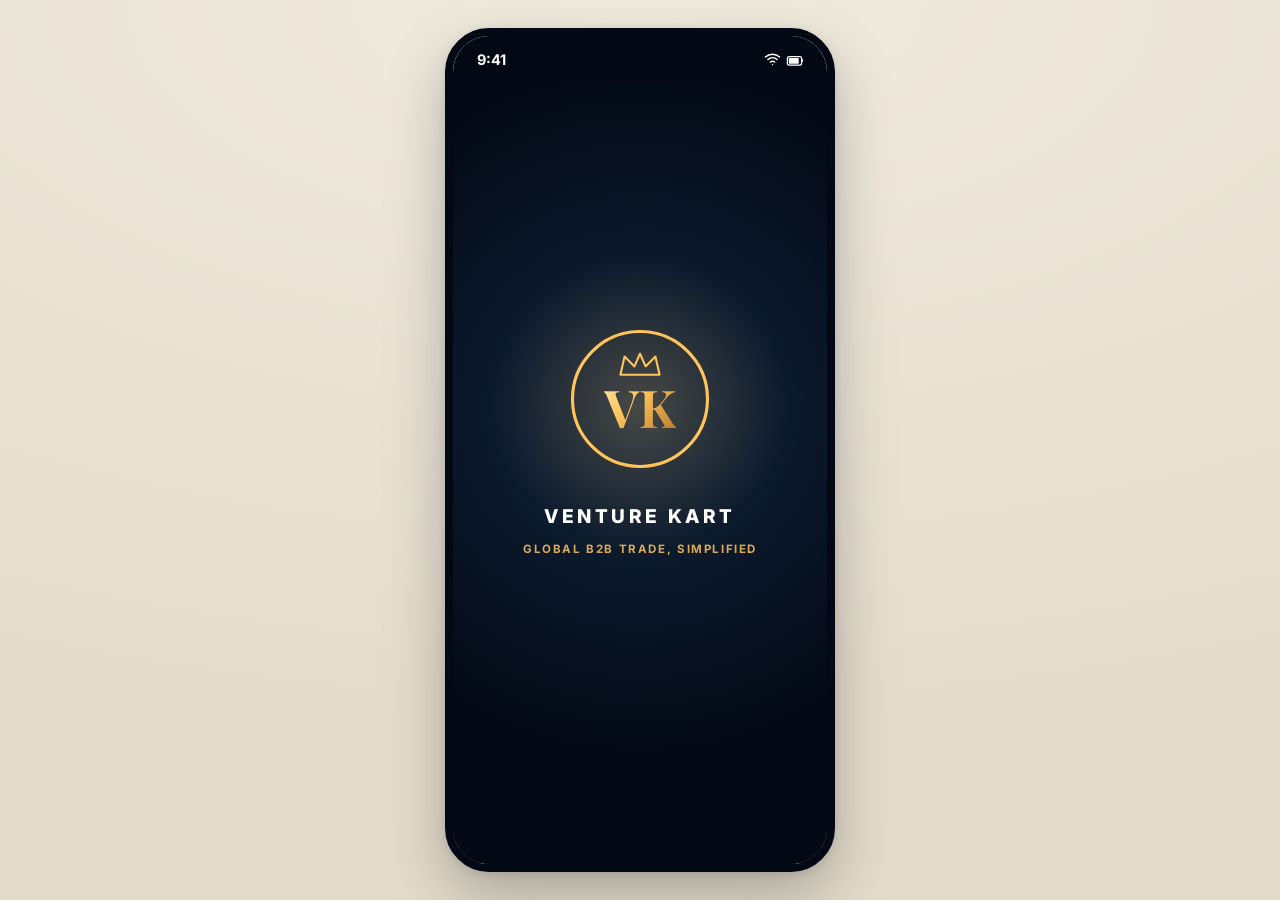
==== commit 863757d2: "VfdVS" ====
--- a/index.html
+++ b/index.html
@@ -7,7 +7,7 @@
 <link rel="preconnect" href="https://fonts.googleapis.com">
 <link rel="preconnect" href="https://fonts.gstatic.com" crossorigin>
 <link href="https://fonts.googleapis.com/css2?family=Inter:wght@400;500;600;700;800&family=Playfair+Display:wght@600;700&family=IBM+Plex+Mono:wght@600&display=swap" rel="stylesheet">
-<link rel="stylesheet" href="assets/css/style.css?v=b6a0e9d6">
+<link rel="stylesheet" href="assets/css/style.css?v=89701ae2">
 </head>
 <body> 
 <!-- Product & logistics photos: Wikimedia Commons (open licences). Credits:
@@ -81,7 +81,116 @@
   <div class="app-body" id="appBody">
 
     <!-- ========================================================= LOGIN ========================================================= -->
-    <section class="screen active" id="screen-login">
+    <!-- ========================================================= AUTH (Buyer / Seller) ========================================================= -->
+
+    <section class="screen active au" id="screen-auth-login">
+      <div class="screen-scroll au-bg">
+        <div class="au-globe sm"><img src="assets/images/hero_sea.jpg" alt=""></div>
+        <div class="au-pad au-lg">
+        <div class="au-brand big" data-au-logo></div>
+        <div class="au-card">
+        <div class="au-h"><b>Welcome back</b><small>Sign in to source, sell and ship — all in one place.</small></div>
+        <div class="au-f"><label>Email or mobile number</label><div class="au-in"><svg viewBox="0 0 24 24"><rect x="3" y="5" width="18" height="14" rx="2"/><path d="M3 7l9 6 9-6"/></svg><input id="al-id" placeholder="Email or mobile number" autocomplete="username"></div><em class="au-err"></em></div>
+        <div class="au-f"><label>Password</label><div class="au-in"><svg viewBox="0 0 24 24"><rect x="5" y="11" width="14" height="10" rx="2"/><path d="M8 11V7a4 4 0 018 0v4"/></svg><input id="al-pw" type="password" placeholder="Enter your password" autocomplete="current-password"><button class="au-eye" data-au-eye></button></div><em class="au-err"></em></div>
+        <div class="au-row"><label class="au-chk"><input type="checkbox" checked><i></i>Remember me</label><a data-au-go="forgot">Forgot password?</a></div>
+        <button class="au-btn" id="al-go">Login</button>
+        <button class="au-btn ghost" id="al-otp"><svg viewBox="0 0 24 24"><rect x="6" y="2" width="12" height="20" rx="2"/><path d="M11 18h2"/></svg>Login with OTP instead</button>
+        <div class="au-or"><span>or continue with</span></div>
+        <div class="au-sso"><button data-au-sso="Google"><span class="au-g">G</span>Google</button><button data-au-sso="Microsoft"><span class="au-ms"><i></i><i></i><i></i><i></i></span>Microsoft</button></div>
+        </div>
+        <div class="au-new">New to Venture Kart? <a data-au-go="reg">Create an account <svg viewBox="0 0 24 24"><path d="M5 12h14M13 6l6 6-6 6"/></svg></a></div>
+        <div class="au-trust">
+            <span><svg viewBox="0 0 24 24"><circle cx="12" cy="12" r="9"/><path d="M3 12h18M12 3a14 14 0 010 18M12 3a14 14 0 000 18"/></svg>Global<small>buyers</small></span>
+            <span><svg viewBox="0 0 24 24"><path d="M12 22s8-4 8-10V5l-8-3-8 3v7c0 6 8 10 8 10z"/><path d="M9 12l2 2 4-4"/></svg>Secure<small>trade</small></span>
+            <span><svg viewBox="0 0 24 24"><path d="M6 2h9l5 5v15H6z"/><path d="M9 13l2 2 4-4"/></svg>Verified<small>sellers</small></span>
+            <span><svg viewBox="0 0 24 24"><path d="M3 14v-3a9 9 0 0118 0v3"/><path d="M21 15a2 2 0 01-2 2h-1v-6h1a2 2 0 012 2zM3 15a2 2 0 002 2h1v-6H5a2 2 0 00-2 2z"/></svg>24/7<small>support</small></span>
+        </div>
+      </div></div>
+    </section>
+
+    <section class="screen au" id="screen-auth-otp">
+      <div class="au-top"><button class="au-back" data-back><svg viewBox="0 0 24 24"><path d="M15 18l-6-6 6-6"/></svg></button><span></span><span style="width:38px"></span></div>
+      <div class="screen-scroll au-bg"><div class="au-pad">
+        <div class="au-brand" data-au-logo></div>
+        <div class="au-h c"><span class="au-hic"><svg viewBox="0 0 24 24"><rect x="6" y="2" width="12" height="20" rx="2"/><path d="M11 18h2"/></svg></span><em class="au-pill" id="ao-step"></em><b id="ao-t">Verify your OTP</b><small>We have sent a 6-digit code to<br><strong id="ao-to">+91 98765 43210</strong></small></div>
+        <div class="au-otp" id="ao-boxes"><input maxlength="1" inputmode="numeric"><input maxlength="1" inputmode="numeric"><input maxlength="1" inputmode="numeric"><input maxlength="1" inputmode="numeric"><input maxlength="1" inputmode="numeric"><input maxlength="1" inputmode="numeric"></div>
+        <em class="au-err c" id="ao-err"></em>
+        <div class="au-resend" id="ao-resend">Resend OTP in <b>00:45</b></div>
+        <button class="au-btn" id="ao-go">Verify</button>
+        <div class="au-foot"><a data-back>Change number</a></div>
+        <div class="au-note"><svg viewBox="0 0 24 24"><path d="M12 22s8-4 8-10V5l-8-3-8 3v7c0 6 8 10 8 10z"/></svg>Codes expire after 5 minutes. Never share your OTP with anyone.</div>
+      </div></div>
+    </section>
+
+    <section class="screen au" id="screen-auth-forgot">
+      <div class="au-top"><button class="au-back" data-back><svg viewBox="0 0 24 24"><path d="M15 18l-6-6 6-6"/></svg></button><span></span><span style="width:38px"></span></div>
+      <div class="screen-scroll au-bg"><div class="au-pad">
+        <div class="au-brand" data-au-logo></div>
+        <div class="au-h c"><span class="au-hic"><svg viewBox="0 0 24 24"><rect x="5" y="11" width="14" height="10" rx="2"/><path d="M8 11V7a4 4 0 018 0v4"/></svg></span><b>Reset your password</b><small>Enter your registered email or mobile number to receive a one-time code.</small></div>
+        <div class="au-f"><label>Email or mobile number</label><div class="au-in"><svg viewBox="0 0 24 24"><rect x="3" y="5" width="18" height="14" rx="2"/><path d="M3 7l9 6 9-6"/></svg><input id="af-id" placeholder="you@company.com or +91 98765 43210"></div><em class="au-err"></em></div>
+        <button class="au-btn" id="af-go">Send OTP</button>
+        <div class="au-foot"><a data-back>Back to login</a></div>
+      </div></div>
+    </section>
+
+    <section class="screen au" id="screen-auth-newpw">
+      <div class="au-top"><button class="au-back" data-back><svg viewBox="0 0 24 24"><path d="M15 18l-6-6 6-6"/></svg></button><span></span><span style="width:38px"></span></div>
+      <div class="screen-scroll au-bg"><div class="au-pad">
+        <div class="au-brand" data-au-logo></div>
+        <div class="au-h"><b>Create new password</b><small>Use at least 8 characters with a mix of letters, numbers and symbols.</small></div>
+        <div class="au-f"><label>New password</label><div class="au-in"><svg viewBox="0 0 24 24"><rect x="5" y="11" width="14" height="10" rx="2"/><path d="M8 11V7a4 4 0 018 0v4"/></svg><input id="an-pw" type="password" placeholder="Create a strong password" data-au-strength="an-st"><button class="au-eye" data-au-eye></button></div><div class="au-str" id="an-st"><i></i><i></i><i></i><i></i><small></small></div><em class="au-err"></em></div>
+        <div class="au-f"><label>Confirm password</label><div class="au-in"><svg viewBox="0 0 24 24"><rect x="5" y="11" width="14" height="10" rx="2"/><path d="M8 11V7a4 4 0 018 0v4"/></svg><input id="an-pw2" type="password" placeholder="Re-enter password"><button class="au-eye" data-au-eye></button></div><em class="au-err"></em></div>
+        <button class="au-btn" id="an-go">Reset password</button>
+        <div class="au-foot"><a data-au-go="login">Back to login</a></div>
+      </div></div>
+    </section>
+
+    <section class="screen au" id="screen-auth-reg">
+      <div class="au-top"><button class="au-back" id="ar-back"><svg viewBox="0 0 24 24"><path d="M15 18l-6-6 6-6"/></svg></button><div class="au-mini" data-au-logo-mini></div><span class="au-stepn" id="ar-n">1/4</span></div>
+      <div class="au-steps" id="ar-steps"></div>
+      <div class="screen-scroll au-bg"><div class="au-pad au-reg" id="ar-body"></div></div>
+      <div class="au-foot-bar"><button class="au-btn" id="ar-next">Next</button></div>
+    </section>
+
+    <section class="screen au" id="screen-auth-done">
+      <div class="screen-scroll au-bg"><div class="au-pad au-done">
+        <div class="au-brand" data-au-logo></div>
+        <div class="au-ok"><svg viewBox="0 0 52 52"><circle cx="26" cy="26" r="23"/><path d="M15 27l7 7 15-16"/></svg></div>
+        <b class="au-dt">Registration submitted!</b>
+        <p class="au-dp" id="ad-msg"></p>
+        <div class="au-ref"><small>Application ID</small><b id="ad-id">VK-B-20261018-4821</b></div>
+        <div class="au-status" id="ad-status"></div>
+        <button class="au-btn" data-au-go="login">Go to login</button>
+        <div class="au-foot"><a id="ad-track">Track application status</a></div>
+        <div class="au-foot">We'll notify you by email &amp; SMS once your account is approved.</div>
+      </div></div>
+    </section>
+
+    <section class="screen au sl" id="screen-seller-home">
+      <div class="sl-hd"><div class="sl-top"><div class="au-mini" data-au-logo-mini></div><div class="sl-ic"><span data-goto="notifications"><svg viewBox="0 0 24 24"><path d="M18 8a6 6 0 10-12 0c0 7-3 9-3 9h18s-3-2-3-9M13.7 21a2 2 0 01-3.4 0"/></svg></span><span class="sl-av" data-au-go="select">MA</span></div></div>
+        <div class="sl-hi"><small>Seller Portal</small><b>Hello, Meridian Agro Exports</b></div>
+        <div class="sl-warn"><svg viewBox="0 0 24 24"><circle cx="12" cy="12" r="9"/><path d="M12 7v5l3 2"/></svg><div><b>Verification in progress</b><small>Listings go live once admin approves your documents.</small></div></div>
+      </div>
+      <div class="screen-scroll"><div class="content sl-body">
+        <div class="sl-kpi"><div><small>Active listings</small><b>12</b><em>+2 this week</em></div><div><small>Buyer enquiries</small><b>8</b><em>3 new</em></div><div><small>Open orders</small><b>5</b><em>2 to pack</em></div><div><small>Revenue (Oct)</small><b>$48.2k</b><em>+18%</em></div></div>
+        <div class="sl-h">Quick actions</div>
+        <div class="sl-qa"><span><i><svg viewBox="0 0 24 24"><path d="M12 5v14M5 12h14"/></svg></i>Add product</span><span><i><svg viewBox="0 0 24 24"><path d="M21 16V8l-9-5-9 5v8l9 5z"/><path d="M3.3 7L12 12l8.7-5M12 22V12"/></svg></i>Inventory</span><span><i><svg viewBox="0 0 24 24"><path d="M6 2h9l5 5v15H6z"/><path d="M9 13h7M9 17h7"/></svg></i>Quotations</span><span><i><svg viewBox="0 0 24 24"><path d="M1 5h13v11H1zM14 9h4l4 4v3h-8z"/><circle cx="5.5" cy="18" r="2"/><circle cx="17.5" cy="18" r="2"/></svg></i>Shipments</span></div>
+        <div class="sl-h">New enquiries <a>View all</a></div>
+        <div class="sl-list">
+          <div class="sl-it"><img src="assets/images/mango.jpg" alt=""><div><b>Alphonso Mango · 5 MT</b><small>Dockside Provisions · Dubai, UAE</small></div><em class="n">New</em></div>
+          <div class="sl-it"><img src="assets/images/rice.jpg" alt=""><div><b>1121 Basmati Rice · 18 MT</b><small>Gulf Foods Trading · Dammam, SA</small></div><em>Quoted</em></div>
+          <div class="sl-it"><img src="assets/images/cardamom.jpg" alt=""><div><b>Green Cardamom · 200 kg</b><small>Nordic Organic Foods · Rotterdam, NL</small></div><em class="n">New</em></div>
+        </div>
+        <div class="sl-h">Recent orders</div>
+        <div class="sl-list">
+          <div class="sl-it"><span class="sl-oid">VK-1024</span><div><b>Alphonso Mango · 500 kg</b><small>Packing · ships 22 Oct</small></div><em class="p">Packing</em></div>
+          <div class="sl-it"><span class="sl-oid">VK-0988</span><div><b>Salem Turmeric · 2 MT</b><small>Delivered 05 Oct</small></div><em class="g">Delivered</em></div>
+        </div>
+      </div></div>
+      <div class="sl-nav"><span class="on"><svg viewBox="0 0 24 24"><path d="M3 11l9-7 9 7v9a1 1 0 01-1 1h-5v-6H9v6H4a1 1 0 01-1-1z"/></svg>Home</span><span><svg viewBox="0 0 24 24"><path d="M21 16V8l-9-5-9 5v8l9 5z"/></svg>Products</span><span><svg viewBox="0 0 24 24"><path d="M21 12a8 8 0 01-11.6 7.1L4 20l1-4.6A8 8 0 1121 12z"/></svg>Enquiries</span><span><svg viewBox="0 0 24 24"><path d="M1 5h13v11H1zM14 9h4l4 4v3h-8z"/></svg>Orders</span><span data-au-go="select"><svg viewBox="0 0 24 24"><path d="M15 3h4a2 2 0 012 2v14a2 2 0 01-2 2h-4M10 17l-5-5 5-5M5 12h11"/></svg>Log out</span></div>
+    </section>
+
+    <section class="screen" id="screen-login">
       <div class="screen-scroll">
         <div class="auth-wrap">
           <div class="auth-logo">JD</div>
@@ -101,7 +210,7 @@
 
     <!-- ========================================================= REGISTRATION ========================================================= -->
     <section class="screen" id="screen-reg-step1">
-      <div class="subheader"><button class="back-btn" data-goto="login" data-reset="true"><svg viewBox="0 0 24 24" fill="none" stroke-width="2" stroke-linecap="round" stroke-linejoin="round"><path d="M15 18l-6-6 6-6"/></svg></button><h2>Create Buyer Account</h2></div>
+      <div class="subheader"><button class="back-btn" data-au-go="select"><svg viewBox="0 0 24 24" fill="none" stroke-width="2" stroke-linecap="round" stroke-linejoin="round"><path d="M15 18l-6-6 6-6"/></svg></button><h2>Create Buyer Account</h2></div>
       <div class="step-indicator"><div class="step-dot active"></div><div class="step-dot"></div><div class="step-dot"></div><div class="step-dot"></div></div>
       <div class="step-label">Step 1 of 4 · <b>Account Credentials</b></div>
       <div class="screen-scroll"><div class="content no-pad-bottom">
@@ -171,7 +280,7 @@
 
     <!-- ========================================================= PASSWORD RESET ========================================================= -->
     <section class="screen" id="screen-pwreset-1">
-      <div class="subheader"><button class="back-btn" data-goto="login" data-reset="true"><svg viewBox="0 0 24 24" fill="none" stroke-width="2" stroke-linecap="round" stroke-linejoin="round"><path d="M15 18l-6-6 6-6"/></svg></button><h2>Reset Password</h2></div>
+      <div class="subheader"><button class="back-btn" data-au-go="select"><svg viewBox="0 0 24 24" fill="none" stroke-width="2" stroke-linecap="round" stroke-linejoin="round"><path d="M15 18l-6-6 6-6"/></svg></button><h2>Reset Password</h2></div>
       <div class="screen-scroll"><div class="content no-pad-bottom">
         <p style="font-size:12.8px; color:var(--navy-500); margin-bottom:18px; line-height:1.5;">Enter your registered email or mobile number and we'll send a verification code if an account exists.</p>
         <div class="form-group"><label>Email / Mobile Number</label><input class="form-control" placeholder="you@company.com"></div>
@@ -203,7 +312,7 @@
         <div class="empty-icon" style="background:var(--green-100);"><svg viewBox="0 0 24 24" fill="none" stroke="var(--green-700)" stroke-width="2" stroke-linecap="round" stroke-linejoin="round"><path d="M20 6L9 17l-5-5"/></svg></div>
         <div class="empty-title">Password updated</div>
         <div class="empty-sub">Your password has been changed successfully. Please sign in again.</div>
-        <button class="btn btn-primary" style="width:200px;" data-goto="login" data-reset="true">Back to Login</button>
+        <button class="btn btn-primary" style="width:200px;" data-au-go="select">Back to Login</button>
       </div></div>
     </section>
 
@@ -1213,7 +1322,7 @@
           <div class="ac-r" data-goto="support"><span class="ac-ri2"><svg viewBox="0 0 24 24" fill="none" stroke-width="1.9" stroke-linecap="round" stroke-linejoin="round"><circle cx="12" cy="12" r="9"/><path d="M9.5 9a2.5 2.5 0 015 .5c0 1.7-2.5 2-2.5 3.5M12 17h.01"/></svg></span><div><b>Help &amp; Support</b><small>FAQs, tickets &amp; contact</small></div><svg viewBox="0 0 24 24" fill="none" stroke-width="2.2" stroke-linecap="round" stroke-linejoin="round"><path d="M9 6l6 6-6 6"/></svg></div>
           <div class="ac-r" data-goto="settings"><span class="ac-ri2"><svg viewBox="0 0 24 24" fill="none" stroke-width="1.9" stroke-linecap="round" stroke-linejoin="round"><circle cx="12" cy="12" r="3"/><path d="M12 2v3M12 19v3M4.2 4.2l2.1 2.1M17.7 17.7l2.1 2.1M2 12h3M19 12h3M4.2 19.8l2.1-2.1M17.7 6.3l2.1-2.1"/></svg></span><div><b>Settings</b><small>App preferences, language &amp; currency</small></div><svg viewBox="0 0 24 24" fill="none" stroke-width="2.2" stroke-linecap="round" stroke-linejoin="round"><path d="M9 6l6 6-6 6"/></svg></div>
         </div>
-        <div class="ac-list"><div class="ac-r red" data-goto="login" data-reset="true"><span class="ac-ri2"><svg viewBox="0 0 24 24" fill="none" stroke-width="1.9" stroke-linecap="round" stroke-linejoin="round"><path d="M15 3h4a2 2 0 012 2v14a2 2 0 01-2 2h-4M10 17l-5-5 5-5M5 12h11"/></svg></span><div><b>Sign Out</b><small>Log out from your account</small></div><svg viewBox="0 0 24 24" fill="none" stroke-width="2.2" stroke-linecap="round" stroke-linejoin="round"><path d="M9 6l6 6-6 6"/></svg></div></div>
+        <div class="ac-list"><div class="ac-r red" data-au-go="select"><span class="ac-ri2"><svg viewBox="0 0 24 24" fill="none" stroke-width="1.9" stroke-linecap="round" stroke-linejoin="round"><path d="M15 3h4a2 2 0 012 2v14a2 2 0 01-2 2h-4M10 17l-5-5 5-5M5 12h11"/></svg></span><div><b>Sign Out</b><small>Log out from your account</small></div><svg viewBox="0 0 24 24" fill="none" stroke-width="2.2" stroke-linecap="round" stroke-linejoin="round"><path d="M9 6l6 6-6 6"/></svg></div></div>
         <div class="ac-foot">Venture Kart · JD Cosmopolitan · v4.0</div>
       </div></div>
       <div class="bottom-nav"><div class="nav-tab" data-goto="home" data-reset="true"><svg viewBox="0 0 24 24" fill="none" stroke-width="2" stroke-linecap="round" stroke-linejoin="round"><path d="M3 11l9-7 9 7"/><path d="M5 10v10h14V10"/></svg><span>Home</span></div><div class="nav-tab" data-goto="all-categories" data-reset="true"><svg viewBox="0 0 24 24" fill="none" stroke-width="2" stroke-linecap="round" stroke-linejoin="round"><rect x="3" y="3" width="7" height="7" rx="1.5"/><rect x="14" y="3" width="7" height="7" rx="1.5"/><rect x="3" y="14" width="7" height="7" rx="1.5"/><rect x="14" y="14" width="7" height="7" rx="1.5"/></svg><span>Categories</span></div><div class="nav-tab" data-goto="services" data-reset="true"><svg viewBox="0 0 24 24" fill="none" stroke-width="2" stroke-linecap="round" stroke-linejoin="round"><rect x="3" y="7" width="18" height="13" rx="1.5"/><path d="M8 7V5a2 2 0 012-2h4a2 2 0 012 2v2"/></svg><span>Services</span></div><div class="nav-tab" data-goto="orders" data-reset="true"><svg viewBox="0 0 24 24" fill="none" stroke-width="2" stroke-linecap="round" stroke-linejoin="round"><rect x="1" y="6" width="15" height="12" rx="1.5"/><path d="M16 10h4l3 3v5h-7z"/><circle cx="6" cy="19.5" r="1.6"/><circle cx="18.5" cy="19.5" r="1.6"/></svg><span>Orders</span></div><div class="nav-tab" data-goto="more" data-reset="true"><svg viewBox="0 0 24 24" fill="none" stroke-width="2" stroke-linecap="round" stroke-linejoin="round"><path d="M20 21v-2a4 4 0 00-4-4H8a4 4 0 00-4 4v2"/><circle cx="12" cy="7" r="4"/></svg><span>Account</span></div></div>
@@ -1490,7 +1599,7 @@
         <div class="card mb">
           <div class="list-row" data-goto="support"><div class="list-row-icon"><svg viewBox="0 0 24 24" fill="none" stroke-width="1.8" stroke-linecap="round"><circle cx="12" cy="12" r="10"/><path d="M9.1 9a3 3 0 015.8 1c0 2-3 2-3 4"/><path d="M12 17h.01"/></svg></div><span class="list-row-text">Help &amp; Support</span><svg class="chev" viewBox="0 0 24 24" fill="none" stroke-width="2"><path d="M9 6l6 6-6 6"/></svg></div>
         </div>
-        <button class="btn btn-danger" data-goto="login" data-reset="true">Logout</button>
+        <button class="btn btn-danger" data-au-go="select">Logout</button>
       </div></div>
     </section>
 
@@ -1499,6 +1608,6 @@
   <div class="home-indicator"></div>
 </div>
 
-<script src="assets/js/app.js?v=72aed2bc"></script>
+<script src="assets/js/app.js?v=ed289a93"></script>
 </body>
 </html>
--- a/assets/css/style.css
+++ b/assets/css/style.css
@@ -2775,3 +2775,195 @@
   .ph2-x{ display:none; width:22px; height:22px; border-radius:50%; background:rgba(255,255,255,.15); color:#fff; font-size:12px; align-items:center; justify-content:center; cursor:pointer; flex:none; }
   .ph2-on .ph2-x{ display:flex; }
   .pgh .ph2-chips{ margin-top:12px; margin-bottom:-2px; }
+  /* ===================== AUTH (dark navy & gold) ===================== */
+  .au{ background:#040B16; color:#E8EDF4; }
+  .au svg{ fill:none; stroke:currentColor; stroke-width:2; stroke-linecap:round; stroke-linejoin:round; }
+  .au-bg{ background:radial-gradient(120% 55% at 50% 0%, rgba(184,125,45,.16), transparent 60%), linear-gradient(180deg,#061224 0%,#040B16 60%); }
+  .au-pad{ padding:22px 22px 40px; position:relative; z-index:1; }
+  .au-top{ display:flex; align-items:center; justify-content:space-between; padding:10px 16px; background:#061224; flex-shrink:0; border-bottom:1px solid rgba(255,196,92,.1); }
+  .au-back{ width:38px; height:38px; border-radius:12px; border:1px solid rgba(255,196,92,.25); background:rgba(255,255,255,.05); color:#fff; display:flex; align-items:center; justify-content:center; cursor:pointer; }
+  .au-back svg{ width:20px; height:20px; stroke-width:2.4; }
+  .au-switch{ display:flex; padding:3px; border-radius:12px; background:rgba(255,255,255,.06); border:1px solid rgba(255,196,92,.18); }
+  .au-switch span{ padding:6px 16px; border-radius:9px; font-size:12.5px; font-weight:800; color:rgba(255,255,255,.6); cursor:pointer; }
+  .au-switch span.on{ background:var(--gold-grad); color:#1A1206; }
+  .au-brand{ display:flex; flex-direction:column; align-items:center; text-align:center; margin:6px 0 22px; }
+  .au-crown{ display:inline-flex; }
+  .au-brand .au-crown svg{ width:54px; height:34px; fill:url(#auGold); fill:#E6B45C; stroke:none; filter:drop-shadow(0 4px 12px rgba(230,180,92,.35)); }
+  .au-brand b{ margin-top:8px; font-family:Cinzel,'Playfair Display',serif; font-size:20px; font-weight:800; letter-spacing:3px; background:linear-gradient(180deg,#FFE3A3,#C28A3A); -webkit-background-clip:text; background-clip:text; color:transparent; }
+  .au-brand small{ margin-top:4px; font-size:11.5px; font-weight:600; color:rgba(255,255,255,.65); letter-spacing:.3px; }
+  .au-brand.big{ margin-top:34px; } .au-brand.big .au-crown svg{ width:76px; height:48px; } .au-brand.big b{ font-size:28px; letter-spacing:4px; } .au-brand.big small{ font-size:12.5px; color:rgba(255,255,255,.8); }
+  .au-mini{ display:flex; align-items:center; gap:8px; }
+  .au-mini .au-crown svg{ width:30px; height:19px; fill:#E6B45C; stroke:none; }
+  .au-mini b{ display:block; font-family:Cinzel,'Playfair Display',serif; font-size:12.5px; font-weight:800; letter-spacing:1.6px; color:#F2C877; line-height:1.1; }
+  .au-mini small{ display:block; font-size:9.5px; font-weight:600; color:rgba(255,255,255,.55); letter-spacing:.3px; }
+  .au-globe{ position:absolute; left:0; right:0; top:0; height:430px; overflow:hidden; }
+  .au-globe img{ width:100%; height:100%; object-fit:cover; opacity:.42; filter:saturate(.8); }
+  .au-globe:after{ content:""; position:absolute; inset:0; background:linear-gradient(180deg, rgba(4,11,22,.55) 0%, rgba(4,11,22,.2) 40%, #040B16 100%); }
+  #screen-auth-select .screen-scroll{ position:relative; }
+  .au-sel{ padding-top:20px; }
+  .au-roles{ display:grid; grid-template-columns:1fr 1fr; gap:10px; margin-top:130px; }
+  .au-role{ position:relative; display:flex; flex-direction:column; align-items:center; text-align:center; gap:6px; padding:20px 12px 16px; border-radius:18px; background:rgba(10,24,44,.82); border:1.5px solid rgba(255,255,255,.1); cursor:pointer; backdrop-filter:blur(8px); -webkit-backdrop-filter:blur(8px); transition:border-color .2s, transform .2s; }
+  .au-role:active{ transform:scale(.98); }
+  .au-role.on{ border-color:#E6B45C; box-shadow:0 0 0 3px rgba(230,180,92,.15), 0 10px 26px rgba(0,0,0,.35); }
+  .au-ri{ width:52px; height:52px; border-radius:15px; display:flex; align-items:center; justify-content:center; border:1.5px solid rgba(230,180,92,.4); color:#F2C877; background:rgba(230,180,92,.08); }
+  .au-ri svg{ width:26px; height:26px; }
+  .au-role b{ font-size:15px; font-weight:800; color:#F2C877; }
+  .au-role small{ font-size:10.8px; font-weight:500; color:rgba(255,255,255,.65); line-height:1.4; }
+  .au-tick{ position:absolute; top:10px; right:10px; width:18px; height:18px; border-radius:50%; border:1.5px solid rgba(255,255,255,.25); }
+  .au-role.on .au-tick{ border:none; background:var(--gold-grad); box-shadow:inset 0 0 0 4px #0A182C; }
+  .au-btn{ width:100%; height:50px; margin-top:16px; border:none; border-radius:14px; background:linear-gradient(135deg,#F2C877,#C28A3A); color:#1A1206; font:inherit; font-size:15px; font-weight:800; display:flex; align-items:center; justify-content:center; gap:8px; cursor:pointer; box-shadow:0 8px 22px rgba(194,138,58,.28); }
+  .au-btn svg{ width:18px; height:18px; stroke-width:2.4; }
+  .au-btn.ghost{ background:transparent; color:#E8EDF4; border:1.5px solid rgba(255,255,255,.18); box-shadow:none; height:48px; margin-top:10px; font-size:13.5px; font-weight:700; }
+  .au-g{ width:20px; height:20px; border-radius:50%; background:#fff; color:#4285F4; font-weight:900; font-size:13px; display:flex; align-items:center; justify-content:center; }
+  .au-foot{ margin-top:18px; text-align:center; font-size:12.5px; font-weight:500; color:rgba(255,255,255,.65); }
+  .au-foot a, .au-row a, .au-chk a{ color:#F2C877; font-weight:700; cursor:pointer; text-decoration:underline; text-underline-offset:3px; }
+  .au-trust{ display:grid; grid-template-columns:repeat(4,1fr); gap:6px; margin-top:28px; padding-top:18px; border-top:1px solid rgba(255,255,255,.08); }
+  .au-trust span{ display:flex; flex-direction:column; align-items:center; text-align:center; gap:4px; font-size:10.5px; font-weight:700; color:#E8EDF4; }
+  .au-trust svg{ width:24px; height:24px; color:#E6B45C; margin-bottom:2px; }
+  .au-trust small{ font-size:9.5px; font-weight:500; color:rgba(255,255,255,.5); }
+  .au-h{ margin-bottom:18px; } .au-h.c{ text-align:center; }
+  .au-h b{ display:block; font-size:21px; font-weight:800; color:#fff; letter-spacing:-.2px; }
+  .au-h small{ display:block; font-size:12.5px; font-weight:500; color:rgba(255,255,255,.62); margin-top:5px; line-height:1.5; }
+  .au-h strong{ color:#fff; font-weight:800; }
+  .au-hic{ width:56px; height:56px; margin:0 auto 12px; border-radius:16px; display:flex; align-items:center; justify-content:center; color:#F2C877; background:rgba(230,180,92,.1); border:1.5px solid rgba(230,180,92,.35); }
+  .au-hic svg{ width:26px; height:26px; }
+  .au-f{ margin-bottom:14px; }
+  .au-f > label{ display:block; font-size:12px; font-weight:700; color:rgba(255,255,255,.85); margin-bottom:6px; }
+  .au-f > label i{ font-style:normal; color:#FF7A6E; } .au-f > label small{ font-weight:500; color:rgba(255,255,255,.45); }
+  .au-in{ display:flex; align-items:center; gap:10px; min-height:48px; padding:0 13px; border-radius:13px; background:#0B1A2E; border:1.5px solid rgba(255,255,255,.1); transition:border-color .2s, box-shadow .2s; position:relative; }
+  .au-in:focus-within{ border-color:#E6B45C; box-shadow:0 0 0 3px rgba(230,180,92,.14); }
+  .au-in > svg{ width:18px; height:18px; color:rgba(255,255,255,.45); flex:none; }
+  .au-in input, .au-in select{ flex:1; min-width:0; height:46px; background:none; border:none; outline:none; color:#fff; font:inherit; font-size:14px; font-weight:600; color-scheme:dark; }
+  .au-in input::placeholder{ color:rgba(255,255,255,.35); font-weight:500; }
+  .au-in select{ appearance:none; -webkit-appearance:none; cursor:pointer; padding-right:18px; }
+  .au-in select option{ background:#0B1A2E; color:#fff; }
+  .au-in.sel:after{ content:""; position:absolute; right:14px; top:50%; width:7px; height:7px; border-right:2px solid rgba(255,255,255,.55); border-bottom:2px solid rgba(255,255,255,.55); transform:translateY(-70%) rotate(45deg); pointer-events:none; }
+  .au-suf{ font-size:11.5px; font-weight:700; color:rgba(255,255,255,.5); flex:none; }
+  .au-eye{ width:30px; height:30px; border:none; background:none; cursor:pointer; flex:none; position:relative; }
+  .au-eye:before{ content:""; position:absolute; inset:7px 4px; border:2px solid rgba(255,255,255,.55); border-radius:50% / 60%; }
+  .au-eye:after{ content:""; position:absolute; left:12px; top:12px; width:6px; height:6px; border-radius:50%; background:rgba(255,255,255,.55); }
+  .au-eye.on:before, .au-eye.on:after{ border-color:#F2C877; background-color:transparent; } .au-eye.on:after{ background:#F2C877; }
+  .au-err{ display:block; font-style:normal; font-size:11px; font-weight:600; color:#FF8A80; margin-top:5px; min-height:0; } .au-err:empty{ display:none; } .au-err.c{ text-align:center; }
+  .au-f.bad .au-in{ border-color:#FF6B5E; }
+  .shake{ animation:auShake .4s; } @keyframes auShake{ 20%,60%{ transform:translateX(-5px); } 40%,80%{ transform:translateX(5px); } }
+  .au-row{ display:flex; justify-content:space-between; align-items:center; font-size:12.5px; margin:-2px 0 4px; }
+  .au-chk{ display:flex; align-items:center; gap:9px; font-size:12.5px; font-weight:600; color:rgba(255,255,255,.75); cursor:pointer; }
+  .au-chk input{ position:absolute; opacity:0; pointer-events:none; }
+  .au-chk i{ width:19px; height:19px; border-radius:6px; border:1.5px solid rgba(255,255,255,.3); flex:none; display:flex; align-items:center; justify-content:center; }
+  .au-chk input:checked + i{ background:var(--gold-grad); border-color:transparent; }
+  .au-chk input:checked + i:after{ content:""; width:5px; height:9px; border:solid #1A1206; border-width:0 2.4px 2.4px 0; transform:rotate(45deg) translate(-1px,-1px); }
+  .au-chk.big{ align-items:flex-start; margin:6px 0 12px; line-height:1.45; } .au-chk.big i{ margin-top:1px; }
+  .au-chk.bad i{ border-color:#FF6B5E; }
+  .au-or{ display:flex; align-items:center; gap:10px; margin:18px 0 4px; font-size:11.5px; color:rgba(255,255,255,.45); font-weight:700; text-transform:uppercase; }
+  .au-or:before, .au-or:after{ content:""; flex:1; height:1px; background:rgba(255,255,255,.12); }
+  .au-otp{ display:flex; justify-content:center; gap:8px; margin:6px 0 4px; }
+  .au-otp input{ width:44px; height:54px; border-radius:13px; background:#0B1A2E; border:1.5px solid rgba(255,255,255,.14); text-align:center; color:#fff; font:inherit; font-size:22px; font-weight:800; outline:none; }
+  .au-otp input:focus{ border-color:#E6B45C; box-shadow:0 0 0 3px rgba(230,180,92,.15); }
+  .au-otp input.f{ border-color:rgba(230,180,92,.6); }
+  .au-resend{ text-align:center; font-size:12.5px; color:rgba(255,255,255,.6); margin-top:14px; } .au-resend b{ color:#F2C877; } .au-resend a{ color:#F2C877; font-weight:800; cursor:pointer; }
+  .au-note{ display:flex; gap:9px; align-items:flex-start; margin-top:18px; padding:11px 12px; border-radius:12px; background:rgba(255,255,255,.04); border:1px solid rgba(255,255,255,.08); font-size:11.5px; font-weight:500; color:rgba(255,255,255,.6); line-height:1.45; }
+  .au-note svg{ width:16px; height:16px; color:#E6B45C; flex:none; margin-top:1px; }
+  .au-str{ display:flex; align-items:center; gap:4px; margin-top:7px; } .au-str i{ flex:1; height:4px; border-radius:2px; background:rgba(255,255,255,.12); }
+  .au-str i.on.s1{ background:#FF6B5E; } .au-str i.on.s2{ background:#F5A524; } .au-str i.on.s3{ background:#9CCB4D; } .au-str i.on.s4{ background:#3CCB7F; }
+  .au-str small{ width:62px; text-align:right; font-size:10.5px; font-weight:700; color:rgba(255,255,255,.6); }
+  /* registration */
+  .au-stepn{ min-width:38px; text-align:right; font-size:12px; font-weight:800; color:#F2C877; }
+  .au-steps{ display:flex; align-items:flex-start; padding:12px 16px 12px; background:#061224; border-bottom:1px solid rgba(255,196,92,.1); flex-shrink:0; }
+  .au-st{ display:flex; flex-direction:column; align-items:center; gap:5px; width:54px; flex:none; }
+  .au-st span{ width:26px; height:26px; border-radius:50%; border:1.5px solid rgba(255,255,255,.25); color:rgba(255,255,255,.55); font-size:11.5px; font-weight:800; display:flex; align-items:center; justify-content:center; background:#061224; }
+  .au-st span svg{ width:13px; height:13px; stroke:#1A1206; stroke-width:3; }
+  .au-st small{ font-size:9.8px; font-weight:700; color:rgba(255,255,255,.5); white-space:nowrap; }
+  .au-st.on span{ border-color:#E6B45C; color:#F2C877; box-shadow:0 0 0 4px rgba(230,180,92,.15); }
+  .au-st.on small{ color:#fff; }
+  .au-st.done span{ background:var(--gold-grad); border-color:transparent; } .au-st.done small{ color:#F2C877; }
+  .au-steps > i{ flex:1; height:2px; margin-top:12px; background:rgba(255,255,255,.14); border-radius:2px; } .au-steps > i.done{ background:#C28A3A; }
+  .au-reg{ padding-bottom:110px; }
+  .au-sh{ margin-bottom:16px; } .au-sh b{ display:block; font-size:19px; font-weight:800; color:#fff; } .au-sh small{ font-size:12.3px; color:rgba(255,255,255,.6); font-weight:500; }
+  .au-2{ display:grid; grid-template-columns:1fr 1fr; gap:10px; } .au-2 .au-f{ min-width:0; }
+  .au-ph{ display:flex; gap:8px; } .au-ph .cc{ width:112px; flex:none; gap:6px; } .au-ph .cc img{ width:22px; height:15px; border-radius:3px; object-fit:cover; } .au-ph > .au-in:last-child{ flex:1; }
+  .au-hint{ font-size:10.8px; color:rgba(255,255,255,.45); margin-top:5px; }
+  .au-chips{ display:flex; flex-wrap:wrap; gap:7px; }
+  .au-chips span{ padding:8px 13px; border-radius:20px; border:1.5px solid rgba(255,255,255,.14); font-size:12px; font-weight:700; color:rgba(255,255,255,.8); cursor:pointer; transition:all .15s; }
+  .au-chips span.on{ background:rgba(230,180,92,.14); border-color:#E6B45C; color:#F2C877; }
+  .au-ok-pill{ display:inline-flex; align-items:center; gap:6px; margin:-6px 0 14px; padding:5px 11px; border-radius:20px; background:rgba(60,203,127,.12); color:#5BE09A; font-size:11.5px; font-weight:800; }
+  .au-ok-pill svg{ width:13px; height:13px; stroke-width:3; }
+  .au-foot-bar{ position:absolute; left:0; right:0; bottom:0; padding:12px 18px 26px; background:linear-gradient(180deg, rgba(4,11,22,0), #040B16 30%); z-index:5; }
+  .au-foot-bar .au-btn{ margin-top:0; }
+  .au-photos{ display:grid; grid-template-columns:repeat(4,1fr); gap:8px; }
+  .au-photos span{ aspect-ratio:1; border-radius:13px; border:1.5px dashed rgba(230,180,92,.4); display:flex; align-items:center; justify-content:center; color:#E6B45C; cursor:pointer; overflow:hidden; background:rgba(230,180,92,.05); }
+  .au-photos span svg{ width:22px; height:22px; } .au-photos span.on{ border-style:solid; } .au-photos img{ width:100%; height:100%; object-fit:cover; }
+  .au-add{ width:100%; height:44px; margin-top:4px; border-radius:13px; border:1.5px dashed rgba(230,180,92,.45); background:none; color:#F2C877; font:inherit; font-size:13px; font-weight:800; display:flex; align-items:center; justify-content:center; gap:6px; cursor:pointer; }
+  .au-add svg{ width:16px; height:16px; }
+  .au-dyn{ display:flex; gap:9px; padding:11px 12px; border-radius:12px; background:rgba(230,180,92,.08); border:1px solid rgba(230,180,92,.25); font-size:11.5px; font-weight:600; color:rgba(255,255,255,.75); line-height:1.45; margin-bottom:12px; }
+  .au-dyn svg{ width:16px; height:16px; color:#E6B45C; flex:none; margin-top:1px; }
+  .au-prog{ display:flex; align-items:center; gap:10px; margin-bottom:12px; font-size:11.5px; color:rgba(255,255,255,.6); font-weight:600; white-space:nowrap; } .au-prog b{ color:#F2C877; }
+  .au-prog i{ flex:1; height:5px; border-radius:3px; background:rgba(255,255,255,.1); overflow:hidden; } .au-prog em{ display:block; height:100%; background:var(--gold-grad); border-radius:3px; transition:width .4s; }
+  .au-doc{ display:flex; align-items:center; gap:11px; padding:11px 12px; border-radius:14px; background:#0B1A2E; border:1px solid rgba(255,255,255,.08); margin-bottom:8px; }
+  .au-dic{ width:36px; height:36px; border-radius:10px; background:rgba(230,180,92,.12); color:#F2C877; display:flex; align-items:center; justify-content:center; flex:none; }
+  .au-dic svg{ width:18px; height:18px; }
+  .au-doc.done .au-dic{ background:rgba(60,203,127,.15); color:#5BE09A; } .au-doc.done .au-dic svg{ stroke-width:3; }
+  .au-doc > div{ flex:1; min-width:0; } .au-doc b{ display:block; font-size:12.8px; font-weight:700; color:#fff; } .au-doc b i{ font-style:normal; color:#FF7A6E; }
+  .au-doc small{ display:block; font-size:10.8px; color:rgba(255,255,255,.5); margin-top:2px; white-space:nowrap; overflow:hidden; text-overflow:ellipsis; } .au-doc.done small{ color:#5BE09A; }
+  .au-bar{ height:3px; border-radius:2px; background:rgba(255,255,255,.08); margin-top:6px; overflow:hidden; display:none; } .au-doc.busy .au-bar{ display:block; } .au-doc.busy .au-bar em{ display:block; height:100%; width:0; background:var(--gold-grad); animation:auUp .9s ease forwards; } @keyframes auUp{ to{ width:100%; } }
+  .au-up{ display:flex; align-items:center; gap:5px; padding:7px 11px; border-radius:10px; border:1.5px solid rgba(230,180,92,.5); background:none; color:#F2C877; font:inherit; font-size:11.5px; font-weight:800; cursor:pointer; flex:none; }
+  .au-up svg{ width:14px; height:14px; } .au-rm{ padding:6px 10px; border-radius:9px; border:none; background:rgba(255,255,255,.06); color:rgba(255,255,255,.65); font:inherit; font-size:11px; font-weight:700; cursor:pointer; flex:none; }
+  .au-rv{ padding:13px 14px; border-radius:15px; background:#0B1A2E; border:1px solid rgba(255,255,255,.08); margin-bottom:10px; }
+  .au-rvh{ display:flex; justify-content:space-between; align-items:center; margin-bottom:6px; } .au-rvh b{ font-size:13.5px; font-weight:800; color:#F2C877; } .au-rvh a{ font-size:12px; font-weight:800; color:#fff; cursor:pointer; text-decoration:underline; text-underline-offset:3px; }
+  .au-kv{ display:flex; justify-content:space-between; gap:12px; padding:6px 0; font-size:12px; border-bottom:1px dashed rgba(255,255,255,.08); } .au-kv:last-child{ border-bottom:none; }
+  .au-kv span{ color:rgba(255,255,255,.55); font-weight:500; flex:none; } .au-kv b{ color:#fff; font-weight:700; text-align:right; }
+  .au-docsum{ display:flex; flex-wrap:wrap; gap:6px; margin:4px 0 6px; } .au-docsum span{ display:inline-flex; align-items:center; gap:5px; font-size:10.8px; font-weight:700; color:#5BE09A; background:rgba(60,203,127,.1); padding:4px 8px; border-radius:8px; } .au-docsum svg{ width:11px; height:11px; stroke-width:3; }
+  /* submitted */
+  .au-done{ display:flex; flex-direction:column; align-items:center; text-align:center; padding-top:26px; }
+  .au-ok svg{ width:84px; height:84px; stroke:#3CCB7F; stroke-width:3; }
+  .au-ok circle{ stroke-dasharray:150; stroke-dashoffset:150; animation:auDraw .7s ease forwards; } .au-ok path{ stroke-dasharray:40; stroke-dashoffset:40; animation:auDraw .45s .55s ease forwards; } @keyframes auDraw{ to{ stroke-dashoffset:0; } }
+  .au-dt{ font-size:21px; font-weight:800; color:#fff; margin-top:14px; } .au-dp{ font-size:12.5px; color:rgba(255,255,255,.65); line-height:1.55; margin-top:8px; }
+  .au-ref{ margin-top:14px; padding:9px 16px; border-radius:12px; background:rgba(230,180,92,.1); border:1px dashed rgba(230,180,92,.45); } .au-ref small{ display:block; font-size:10.5px; color:rgba(255,255,255,.55); font-weight:600; } .au-ref b{ font-family:var(--font-mono); font-size:14px; color:#F2C877; }
+  .au-status{ width:100%; margin-top:18px; text-align:left; padding:6px 14px; border-radius:16px; background:#0B1A2E; border:1px solid rgba(255,255,255,.08); }
+  .au-status > div{ display:flex; align-items:center; gap:11px; padding:11px 0; border-bottom:1px dashed rgba(255,255,255,.08); } .au-status > div:last-child{ border-bottom:none; }
+  .au-status span{ width:22px; height:22px; border-radius:50%; border:1.5px solid rgba(255,255,255,.25); display:flex; align-items:center; justify-content:center; flex:none; } .au-status span svg{ width:12px; height:12px; stroke:#fff; stroke-width:3; }
+  .au-status .done span{ background:#2EAD6B; border-color:#2EAD6B; } .au-status .now span{ border-color:#E6B45C; background:rgba(230,180,92,.2); box-shadow:0 0 0 4px rgba(230,180,92,.12); animation:o2Pulse 1.8s infinite; }
+  .au-status b{ flex:1; font-size:12.8px; font-weight:700; color:#fff; } .au-status .wait b{ color:rgba(255,255,255,.5); }
+  .au-status em{ font-style:normal; font-size:11px; font-weight:800; color:rgba(255,255,255,.45); } .au-status .done em{ color:#5BE09A; } .au-status .now em{ color:#F2C877; }
+  /* seller dashboard */
+  .sl{ background:#F4F1EB; color:var(--navy-900); }
+  .sl-hd{ background:linear-gradient(160deg,#0B1F3A,#040B16); padding:12px 16px 16px; flex-shrink:0; color:#fff; }
+  .sl-top{ display:flex; justify-content:space-between; align-items:center; }
+  .sl-ic{ display:flex; gap:8px; } .sl-ic span{ width:36px; height:36px; border-radius:11px; border:1px solid rgba(255,196,92,.25); background:rgba(255,255,255,.06); display:flex; align-items:center; justify-content:center; cursor:pointer; } .sl-ic svg{ width:18px; height:18px; color:#F2C877; }
+  .sl-av{ font-size:11.5px; font-weight:900; color:#1A1206 !important; background:var(--gold-grad) !important; border:none !important; }
+  .sl-hi{ margin-top:12px; } .sl-hi small{ font-size:10.5px; font-weight:800; letter-spacing:1px; text-transform:uppercase; color:#F2C877; } .sl-hi b{ display:block; font-size:19px; font-weight:800; margin-top:2px; }
+  .sl-warn{ display:flex; gap:10px; align-items:center; margin-top:12px; padding:10px 12px; border-radius:13px; background:rgba(245,165,36,.12); border:1px solid rgba(245,165,36,.35); }
+  .sl-warn svg{ width:20px; height:20px; color:#F5C26B; flex:none; } .sl-warn b{ display:block; font-size:12.5px; font-weight:800; } .sl-warn small{ font-size:11px; color:rgba(255,255,255,.7); }
+  .sl-body{ padding-bottom:110px; }
+  .sl-kpi{ display:grid; grid-template-columns:1fr 1fr; gap:9px; }
+  .sl-kpi div{ background:#fff; border-radius:16px; padding:12px; box-shadow:0 2px 10px rgba(2,9,20,.06); } .sl-kpi small{ font-size:10.8px; font-weight:700; color:var(--navy-500); } .sl-kpi b{ display:block; font-size:22px; font-weight:900; margin:3px 0 1px; } .sl-kpi em{ font-style:normal; font-size:10.5px; font-weight:800; color:#1F7A45; }
+  .sl-h{ display:flex; justify-content:space-between; margin:18px 2px 10px; font-size:15px; font-weight:900; } .sl-h a{ font-size:12px; font-weight:800; color:var(--brand-primary); }
+  .sl-qa{ display:grid; grid-template-columns:repeat(4,1fr); gap:8px; } .sl-qa span{ display:flex; flex-direction:column; align-items:center; gap:6px; padding:12px 4px; border-radius:15px; background:#fff; font-size:10.8px; font-weight:700; text-align:center; box-shadow:0 2px 10px rgba(2,9,20,.05); }
+  .sl-qa i{ width:38px; height:38px; border-radius:11px; background:#FBF3E6; display:flex; align-items:center; justify-content:center; } .sl-qa svg{ width:19px; height:19px; color:var(--brand-shadow); }
+  .sl-list{ background:#fff; border-radius:16px; padding:2px 12px; box-shadow:0 2px 10px rgba(2,9,20,.05); }
+  .sl-it{ display:flex; align-items:center; gap:10px; padding:10px 0; border-bottom:1px dashed var(--border); } .sl-it:last-child{ border-bottom:none; }
+  .sl-it img{ width:42px; height:42px; border-radius:11px; object-fit:cover; } .sl-it > div{ flex:1; min-width:0; } .sl-it b{ display:block; font-size:12.8px; font-weight:800; } .sl-it small{ font-size:11px; color:var(--navy-500); font-weight:500; }
+  .sl-oid{ width:42px; height:42px; border-radius:11px; background:var(--navy-900); color:#F2C877; font-family:var(--font-mono); font-size:8.5px; font-weight:800; display:flex; align-items:center; justify-content:center; text-align:center; }
+  .sl-it em{ font-style:normal; font-size:10.5px; font-weight:800; padding:3px 8px; border-radius:8px; background:#EEF2F6; color:var(--navy-700); } .sl-it em.n{ background:#FBF3E6; color:var(--brand-shadow); } .sl-it em.p{ background:#E6EEFB; color:#2C62C9; } .sl-it em.g{ background:#E3F4EA; color:#1F7A45; }
+  .sl-nav{ position:absolute; left:12px; right:12px; bottom:18px; height:62px; border-radius:22px; background:rgba(2,9,20,.94); display:flex; justify-content:space-around; align-items:center; box-shadow:0 10px 26px rgba(2,9,20,.3); z-index:5; }
+  .sl-nav span{ display:flex; flex-direction:column; align-items:center; gap:3px; font-size:10px; font-weight:700; color:rgba(255,255,255,.55); cursor:pointer; padding:5px 8px; border-radius:12px; } .sl-nav svg{ width:19px; height:19px; } .sl-nav span.on{ color:#F2C877; background:rgba(255,196,92,.12); }
+  /* login-first + account type */
+  .au-globe.sm{ height:330px; }
+  #screen-auth-login .screen-scroll{ position:relative; }
+  .au-lg{ padding-top:6px; }
+  .au-lg .au-brand.big{ margin:30px 0 22px; }
+  .au-card{ padding:20px 18px 18px; border-radius:22px; background:rgba(8,20,38,.86); border:1px solid rgba(230,180,92,.22); backdrop-filter:blur(12px); -webkit-backdrop-filter:blur(12px); box-shadow:0 20px 40px rgba(0,0,0,.35); }
+  .au-card .au-h b{ font-size:20px; }
+  .au-sso{ display:grid; grid-template-columns:1fr 1fr; gap:10px; margin-top:12px; }
+  .au-sso button{ height:46px; border-radius:13px; border:1.5px solid rgba(255,255,255,.16); background:rgba(255,255,255,.03); color:#fff; font:inherit; font-size:13px; font-weight:700; display:flex; align-items:center; justify-content:center; gap:8px; cursor:pointer; }
+  .au-ms{ display:grid; grid-template-columns:7px 7px; gap:1.5px; } .au-ms i{ width:7px; height:7px; } .au-ms i:nth-child(1){ background:#F25022; } .au-ms i:nth-child(2){ background:#7FBA00; } .au-ms i:nth-child(3){ background:#00A4EF; } .au-ms i:nth-child(4){ background:#FFB900; }
+  .au-new{ margin-top:16px; padding:14px; border-radius:16px; border:1px dashed rgba(230,180,92,.4); text-align:center; font-size:13px; color:rgba(255,255,255,.7); }
+  .au-new a{ display:inline-flex; align-items:center; gap:4px; color:#F2C877; font-weight:800; cursor:pointer; } .au-new a svg{ width:15px; height:15px; stroke-width:2.4; }
+  .au-pill{ display:inline-block; font-style:normal; font-size:10.5px; font-weight:800; letter-spacing:.5px; text-transform:uppercase; color:#F2C877; background:rgba(230,180,92,.12); padding:4px 10px; border-radius:20px; margin-bottom:8px; } .au-pill:empty{ display:none; }
+  .au-types{ display:flex; flex-direction:column; gap:12px; }
+  .au-type{ position:relative; display:flex; gap:14px; align-items:flex-start; padding:16px 14px; border-radius:18px; background:#0B1A2E; border:1.5px solid rgba(255,255,255,.1); cursor:pointer; transition:border-color .2s, box-shadow .2s; }
+  .au-type.on{ border-color:#E6B45C; box-shadow:0 0 0 3px rgba(230,180,92,.15); background:linear-gradient(135deg,#0E2340,#0B1A2E); }
+  .au-type .au-ri{ flex:none; }
+  .au-type b{ display:block; font-size:16px; font-weight:800; color:#F2C877; } .au-type small{ display:block; font-size:12px; color:rgba(255,255,255,.7); line-height:1.45; margin-top:3px; padding-right:18px; }
+  .au-type em{ display:block; font-style:normal; font-size:10.5px; font-weight:700; color:rgba(255,255,255,.45); margin-top:8px; }
+  .au-type .au-tick{ top:14px; right:14px; } .au-type.on .au-tick{ border:none; background:var(--gold-grad); box-shadow:inset 0 0 0 4px #0B1A2E; }
+  .au-steps .au-st{ width:48px; } .au-steps .au-st small{ font-size:9px; }
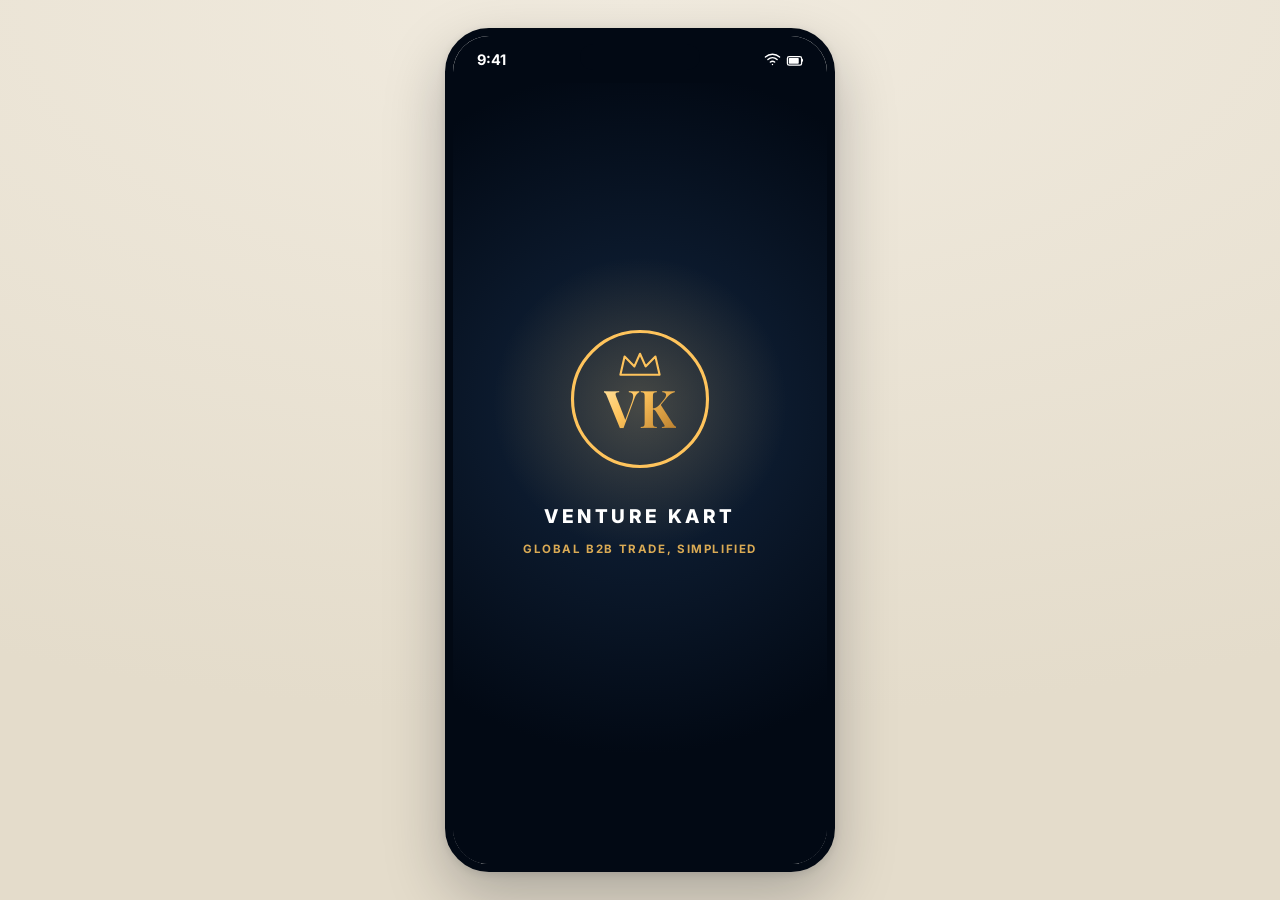
==== commit 86c231e5: "FDSfdsfds" ====
--- a/index.html
+++ b/index.html
@@ -7,7 +7,7 @@
 <link rel="preconnect" href="https://fonts.googleapis.com">
 <link rel="preconnect" href="https://fonts.gstatic.com" crossorigin>
 <link href="https://fonts.googleapis.com/css2?family=Inter:wght@400;500;600;700;800&family=Playfair+Display:wght@600;700&family=IBM+Plex+Mono:wght@600&display=swap" rel="stylesheet">
-<link rel="stylesheet" href="assets/css/style.css?v=89701ae2">
+<link rel="stylesheet" href="assets/css/style.css?v=2436dc9a">
 </head>
 <body> 
 <!-- Product & logistics photos: Wikimedia Commons (open licences). Credits:
@@ -87,6 +87,7 @@
       <div class="screen-scroll au-bg">
         <div class="au-globe sm"><img src="assets/images/hero_sea.jpg" alt=""></div>
         <div class="au-pad au-lg">
+        <div class="s-sw au-rs"><span class="on">Buyer</span><a href="seller.html">Seller</a></div>
         <div class="au-brand big" data-au-logo></div>
         <div class="au-card">
         <div class="au-h"><b>Welcome back</b><small>Sign in to source, sell and ship — all in one place.</small></div>
@@ -1608,6 +1609,6 @@
   <div class="home-indicator"></div>
 </div>
 
-<script src="assets/js/app.js?v=ed289a93"></script>
+<script src="assets/js/app.js?v=7e31b679"></script>
 </body>
 </html>
--- a/assets/css/style.css
+++ b/assets/css/style.css
@@ -2967,3 +2967,8 @@
   .au-type em{ display:block; font-style:normal; font-size:10.5px; font-weight:700; color:rgba(255,255,255,.45); margin-top:8px; }
   .au-type .au-tick{ top:14px; right:14px; } .au-type.on .au-tick{ border:none; background:var(--gold-grad); box-shadow:inset 0 0 0 4px #0B1A2E; }
   .au-steps .au-st{ width:48px; } .au-steps .au-st small{ font-size:9px; }
+  /* Buyer | Seller switch on login */
+  .au-rs{ display:flex; width:200px; margin:6px auto 0; padding:3px; border-radius:13px; background:rgba(255,255,255,.07); border:1px solid rgba(230,180,92,.25); position:relative; z-index:2; }
+  .au-rs a, .au-rs span{ flex:1; text-align:center; padding:8px 0; border-radius:10px; font-size:13px; font-weight:800; color:rgba(255,255,255,.65); cursor:pointer; }
+  .au-rs .on{ background:linear-gradient(135deg,#F2C877,#C28A3A); color:#1A1206; }
+  .au-lg .au-rs + .au-brand.big{ margin-top:18px; }
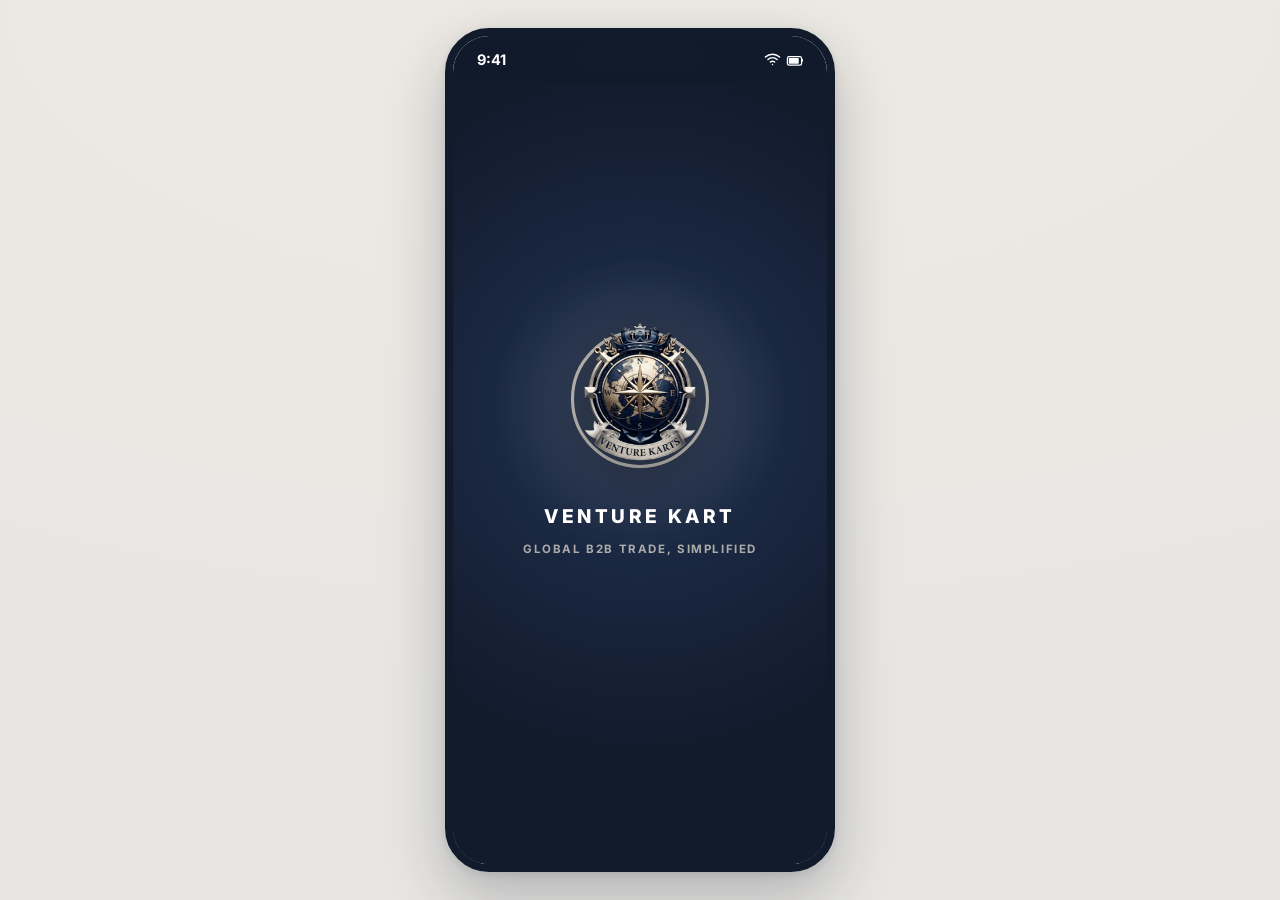
==== commit 37ba2b7f: "DSds" ====
--- a/index.html
+++ b/index.html
@@ -4,10 +4,12 @@
 <meta charset="UTF-8">
 <title>JD Cosmopolitan — Buyer App</title>
 <meta name="viewport" content="width=device-width, initial-scale=1.0">
+<link rel="icon" type="image/png" href="assets/images/logo/vk-emblem-128.png">
+<link rel="apple-touch-icon" href="assets/images/logo/vk-emblem-256.png">
 <link rel="preconnect" href="https://fonts.googleapis.com">
 <link rel="preconnect" href="https://fonts.gstatic.com" crossorigin>
 <link href="https://fonts.googleapis.com/css2?family=Inter:wght@400;500;600;700;800&family=Playfair+Display:wght@600;700&family=IBM+Plex+Mono:wght@600&display=swap" rel="stylesheet">
-<link rel="stylesheet" href="assets/css/style.css?v=2436dc9a">
+<link rel="stylesheet" href="assets/css/style.css?v=5d55c41e">
 </head>
 <body> 
 <!-- Product & logistics photos: Wikimedia Commons (open licences). Credits:
@@ -1163,8 +1165,8 @@
         <div class="card mb">
           <div class="breakdown-toggle open" data-toggle-breakdown><span class="bt-label">Cost Breakdown</span><svg viewBox="0 0 24 24" fill="none" stroke-width="2" stroke-linecap="round" stroke-linejoin="round"><path d="M6 9l6 6 6-6"/></svg></div>
           <div class="breakdown-body open">
-            <div class="cost-bar"><span style="width:75%;background:var(--brand-primary);"></span><span style="width:2.5%;background:#D9A55B;"></span><span style="width:15.3%;background:var(--brand-accent);"></span><span style="width:4.9%;background:#6E7889;"></span><span style="width:2.3%;background:#B9C0CA;"></span></div>
-            <div class="cost-legend"><span><i style="background:var(--brand-primary);"></i>Product</span><span><i style="background:#D9A55B;"></i>Packing</span><span><i style="background:var(--brand-accent);"></i>Freight &amp; transport</span><span><i style="background:#6E7889;"></i>Port &amp; warehouse</span><span><i style="background:#B9C0CA;"></i>Customs &amp; delivery</span></div>
+            <div class="cost-bar"><span style="width:75%;background:var(--brand-primary);"></span><span style="width:2.5%;background:#B6B0A7;"></span><span style="width:15.3%;background:var(--brand-accent);"></span><span style="width:4.9%;background:#6E7889;"></span><span style="width:2.3%;background:#B9C0CA;"></span></div>
+            <div class="cost-legend"><span><i style="background:var(--brand-primary);"></i>Product</span><span><i style="background:#B6B0A7;"></i>Packing</span><span><i style="background:var(--brand-accent);"></i>Freight &amp; transport</span><span><i style="background:#6E7889;"></i>Port &amp; warehouse</span><span><i style="background:#B9C0CA;"></i>Customs &amp; delivery</span></div>
             <div class="kv-row"><span class="k">Product Cost</span><span class="v num">$5,400</span></div>
             <div class="kv-row"><span class="k">Packing Cost</span><span class="v num">$180</span></div>
             <div class="kv-row"><span class="k">Transport Cost</span><span class="v num">$620</span></div>
@@ -1609,6 +1611,6 @@
   <div class="home-indicator"></div>
 </div>
 
-<script src="assets/js/app.js?v=7e31b679"></script>
+<script src="assets/js/app.js?v=57dc8e98"></script>
 </body>
 </html>
--- a/assets/css/style.css
+++ b/assets/css/style.css
@@ -1,31 +1,33 @@
   :root{
-    /* Brand palette (client) */
-    --brand-primary:#B87D2D;   /* Royal Metallic Gold */
-    --brand-secondary:#020914; /* Midnight Navy */
-    --brand-highlight:#FFC45C; /* Champagne Gold */
-    --brand-shadow:#6F4110;    /* Deep Antique Gold */
-    --brand-accent:#08192B;    /* Deep Navy */
-    --gold-grad:linear-gradient(135deg,#C9923E 0%,#B87D2D 45%,#8E5A1A 100%);
-    --navy-grad:linear-gradient(160deg,#0B2136 0%,#08192B 45%,#020914 100%);
-    --gold-text:#9A6420;       /* gold for text on white (AA) */
-
-    --bg:#F7F5F0; --surface:#FFFFFF; --surface-alt:#F3EFE6;
-    --border:#ECE5D7; --border-strong:#DCD1BC;
-    --navy-900:#08192B; --navy-700:#2B3A4D; --navy-600:#45536A; --navy-500:#636E7F; --navy-400:#8C94A1;
+    /* Brand palette — VENTURE KART official (navy 60 · silver 30 · gold 7 · ivory 3) */
+    --brand-primary:#B59A6A;   /* Antique Champagne Gold */
+    --brand-secondary:#111A2B; /* Midnight Navy Blue */
+    --brand-highlight:#CFC9C0; /* Royal Metallic Silver (light, on navy) */
+    --brand-shadow:#6E5A38;    /* Deep Antique Gold */
+    --brand-accent:#19263E;    /* Deep Navy */
+    --brand-silver:#B5AFA6; --brand-ivory:#F2EBDD;
+    --gold-grad:linear-gradient(135deg,#BDA373 0%,#9F8556 50%,#7A6440 100%);
+    --silver-grad:linear-gradient(135deg,#E6E2DB 0%,#B5AFA6 50%,#8A847B 100%);
+    --navy-grad:linear-gradient(160deg,#1C2B46 0%,#19263E 45%,#111A2B 100%);
+    --gold-text:#7E663C;       /* gold for text on white (AA) */
+
+    --bg:#F5F4F2; --surface:#FFFFFF; --surface-alt:#F0EEE9;
+    --border:#E7E3DC; --border-strong:#E3E1DE;
+    --navy-900:#111A2B; --navy-700:#2B374D; --navy-600:#45526A; --navy-500:#636E7F; --navy-400:#8C94A1;
     /* legacy "blue" tokens now carry the gold scale */
-    --blue-700:#6F4110; --blue-600:#B87D2D; --blue-500:#C9913F; --blue-100:#F6E8CF; --blue-050:#FBF6EC;
+    --blue-700:#564529; --blue-600:#997D4C; --blue-500:#AA8E5E; --blue-100:#EDE6D8; --blue-050:#F8F5EF;
     --green-700:#0E6B45; --green-600:#16825A; --green-100:#E4F5EC;
     --amber-700:#9A4A0C; --amber-600:#C2620F; --amber-100:#FCEBDC;
     --red-700:#8F2A22; --red-600:#C0362C; --red-100:#FBE7E5;
     --radius-sm:10px; --radius-md:14px; --radius-lg:18px;
-    --shadow-card:0 1px 2px rgba(2,9,20,0.05), 0 2px 10px rgba(2,9,20,0.05);
-    --shadow-gold:0 6px 16px rgba(142,90,26,0.28);
+    --shadow-card:0 1px 2px rgba(18,27,44,0.05), 0 2px 10px rgba(18,27,44,0.05);
+    --shadow-gold:0 6px 16px rgba(113,92,55,0.28);
     --font-sans:'Inter',-apple-system,BlinkMacSystemFont,'Segoe UI',sans-serif;
     --font-mono:'IBM Plex Mono','SFMono-Regular',Consolas,monospace;
     --font-display:'Playfair Display',Georgia,serif;
   }
   *{ box-sizing:border-box; -webkit-tap-highlight-color:transparent; }
-  html,body{ margin:0; padding:0; background:#E9E3D7; font-family:var(--font-sans); }
+  html,body{ margin:0; padding:0; background:#E5E2DB; font-family:var(--font-sans); }
   body{ display:flex; align-items:flex-start; justify-content:center; padding:28px 12px; min-height:100vh; }
   button{ font-family:inherit; cursor:pointer; }
   input,select,textarea{ font-family:inherit; }
@@ -34,14 +36,14 @@
 
   .device{
     width:390px; height:844px; background:var(--bg); border-radius:44px;
-    box-shadow:0 25px 60px rgba(2,9,20,0.25), 0 2px 8px rgba(2,9,20,0.1);
-    overflow:hidden; position:relative; display:flex; flex-direction:column; border:8px solid #020914;
+    box-shadow:0 25px 60px rgba(18,27,44,0.25), 0 2px 8px rgba(18,27,44,0.1);
+    overflow:hidden; position:relative; display:flex; flex-direction:column; border:8px solid #121B2C;
   }
   .statusbar{ height:47px; flex-shrink:0; background:var(--surface); display:flex; align-items:center;
     justify-content:space-between; padding:0 24px; font-size:14.5px; font-weight:700; color:var(--navy-900); position:relative; z-index:5; }
   .statusbar svg{ width:17px; height:17px; }
   .statusbar .icons{ display:flex; align-items:center; gap:5px; }
-  .notch{ position:absolute; top:8px; left:50%; transform:translateX(-50%); width:120px; height:26px; background:#020914; border-radius:16px; z-index:30; }
+  .notch{ position:absolute; top:8px; left:50%; transform:translateX(-50%); width:120px; height:26px; background:#121B2C; border-radius:16px; z-index:30; }
 
   .app-body{ flex:1; position:relative; overflow:hidden; }
   .screen{ position:absolute; inset:0; display:none; flex-direction:column; background:var(--bg); }
@@ -151,9 +153,9 @@
   .banner-scroll{ display:flex; gap:12px; overflow-x:auto; -ms-overflow-style:none; scrollbar-width:none; padding-bottom:2px; margin:0 -16px; padding-left:16px; padding-right:16px; }
   .banner-scroll::-webkit-scrollbar{ display:none; }
   .banner-card{ flex-shrink:0; width:280px; height:116px; border-radius:var(--radius-lg); padding:16px; display:flex; flex-direction:column; justify-content:center; position:relative; overflow:hidden; color:#fff; }
-  .banner-card.b1{ background:var(--navy-grad); border:1px solid rgba(255,196,92,0.25); }
+  .banner-card.b1{ background:var(--navy-grad); border:1px solid rgba(199,195,188,0.25); }
   .banner-card.b2{ background:var(--gold-grad); }
-  .banner-card.b3{ background:linear-gradient(135deg,#6F4110 0%, #08192B 100%); }
+  .banner-card.b3{ background:linear-gradient(135deg,#564529 0%, #19263E 100%); }
   .banner-tag{ font-size:10px; font-weight:800; letter-spacing:0.4px; text-transform:uppercase; opacity:0.85; margin-bottom:6px; }
   .banner-title{ font-size:15.5px; font-weight:800; line-height:1.3; margin-bottom:4px; max-width:78%; }
   .banner-sub{ font-size:11.5px; font-weight:500; opacity:0.9; max-width:78%; line-height:1.4; }
@@ -176,7 +178,7 @@
   .grid-add{ width:26px; height:26px; border-radius:8px; background:var(--blue-600); display:flex; align-items:center; justify-content:center; flex-shrink:0; }
   .grid-add svg{ width:14px; height:14px; stroke:#fff; }
 
-  .track-card{ background:linear-gradient(180deg,#FBF4E6 0%, var(--surface) 65%); border:1px solid var(--blue-100);
+  .track-card{ background:linear-gradient(180deg,#F6F2EB 0%, var(--surface) 65%); border:1px solid var(--blue-100);
     border-radius:var(--radius-md); padding:16px; box-shadow:var(--shadow-card); }
   .track-top{ display:flex; align-items:center; justify-content:space-between; margin-bottom:10px; }
   .track-label{ font-size:11px; font-weight:800; color:var(--blue-700); letter-spacing:0.3px; }
@@ -235,7 +237,7 @@
   .product-moq{ font-size:11px; color:var(--navy-500); }
 
   .fab{ position:absolute; right:18px; bottom:96px; width:56px; height:56px; border-radius:18px; background:var(--blue-600);
-    display:flex; align-items:center; justify-content:center; box-shadow:0 8px 20px rgba(142,90,26,0.45); z-index:10; }
+    display:flex; align-items:center; justify-content:center; box-shadow:0 8px 20px rgba(113,92,55,0.45); z-index:10; }
   .fab svg{ width:24px; height:24px; stroke:#fff; }
 
   .form-group{ display:flex; flex-direction:column; gap:6px; margin-bottom:16px; }
@@ -274,8 +276,8 @@
 
   .sheet-wrap{ position:absolute; inset:0; z-index:40; display:none; }
   .sheet-wrap.open{ display:block; }
-  .sheet-backdrop{ position:absolute; inset:0; background:rgba(2,9,20,0.45); }
-  .bottom-sheet{ position:absolute; left:0; right:0; bottom:0; max-height:74%; background:var(--surface); border-radius:22px 22px 0 0; box-shadow:0 -12px 34px rgba(2,9,20,0.25); display:flex; flex-direction:column; }
+  .sheet-backdrop{ position:absolute; inset:0; background:rgba(18,27,44,0.45); }
+  .bottom-sheet{ position:absolute; left:0; right:0; bottom:0; max-height:74%; background:var(--surface); border-radius:22px 22px 0 0; box-shadow:0 -12px 34px rgba(18,27,44,0.25); display:flex; flex-direction:column; }
   .sheet-handle{ width:36px; height:4px; border-radius:3px; background:var(--border-strong); margin:10px auto 2px auto; flex-shrink:0; }
   .sheet-header{ display:flex; align-items:center; justify-content:space-between; padding:8px 18px 14px 18px; border-bottom:1px solid var(--border); flex-shrink:0; }
   .sheet-header h3{ margin:0; font-size:15.5px; font-weight:800; color:var(--navy-900); }
@@ -322,7 +324,7 @@
   .more-label{ font-size:12.8px; font-weight:700; color:var(--navy-900); }
 
   .bottom-nav{ height:82px; flex-shrink:0; background:var(--surface); border-top:1px solid var(--border);
-    display:flex; align-items:flex-start; justify-content:space-around; padding-top:9px; box-shadow:0 -2px 12px rgba(2,9,20,0.06); position:relative; z-index:6; }
+    display:flex; align-items:flex-start; justify-content:space-around; padding-top:9px; box-shadow:0 -2px 12px rgba(18,27,44,0.06); position:relative; z-index:6; }
   .nav-tab{ display:flex; flex-direction:column; align-items:center; gap:4px; width:60px; }
   .nav-tab svg{ width:22px; height:22px; stroke:var(--navy-400); }
   .nav-tab span{ font-size:10.4px; font-weight:700; color:var(--navy-400); }
@@ -396,7 +398,7 @@
   .home-indicator{ background:var(--brand-primary); opacity:0.9; }
 
   /* Primary actions: metallic gold */
-  .btn-primary,.btn-sm.primary,.grid-add,.chat-send,.fab,.bubble.me{ background:var(--gold-grad); color:#fff; border-color:transparent; text-shadow:0 1px 1px rgba(64,36,6,0.25); }
+  .btn-primary,.btn-sm.primary,.grid-add,.chat-send,.fab,.bubble.me{ background:var(--gold-grad); color:#fff; border-color:transparent; text-shadow:0 1px 1px rgba(17,26,43,0.25); }
   .btn-primary{ box-shadow:var(--shadow-gold); }
   .btn-secondary{ color:var(--navy-900); }
   .btn-sm.primary{ border-color:transparent; }
@@ -409,22 +411,22 @@
   .tab-pill-row .tab-pill.active{ background:var(--brand-accent); color:var(--brand-highlight); box-shadow:none; }
 
   /* Selection + focus */
-  .form-control:focus{ border-color:var(--brand-primary); box-shadow:0 0 0 3px rgba(184,125,45,0.18); }
+  .form-control:focus{ border-color:var(--brand-primary); box-shadow:0 0 0 3px rgba(153,125,76,0.18); }
   .otp-box.filled{ border-color:var(--brand-primary); color:var(--navy-900); }
   .chip{ color:var(--brand-shadow); }
 
   /* Tab headers: navy band */
-  .tabheader{ background:var(--navy-grad); border-bottom:1px solid rgba(255,196,92,0.18); }
+  .tabheader{ background:var(--navy-grad); border-bottom:1px solid rgba(199,195,188,0.18); }
   .tabheader h1{ color:#fff; letter-spacing:-0.2px; }
   .tabheader div[style*="navy-500"]{ color:rgba(255,255,255,0.62) !important; }
   .tabheader .num{ color:var(--brand-highlight); }
-  .tabheader .icon-btn{ background:rgba(255,255,255,0.06); border-color:rgba(255,196,92,0.25); }
+  .tabheader .icon-btn{ background:rgba(255,255,255,0.06); border-color:rgba(199,195,188,0.25); }
   .tabheader .icon-btn svg{ stroke:var(--brand-highlight); }
   .tabheader .icon-btn .dot{ border-color:var(--brand-secondary); }
   .tabheader .avatar-btn{ background:var(--gold-grad); color:var(--brand-secondary); }
 
   /* Bottom navigation: midnight with champagne active state */
-  .bottom-nav{ background:var(--brand-secondary); border-top:1px solid rgba(255,196,92,0.16); box-shadow:0 -4px 18px rgba(2,9,20,0.25); }
+  .bottom-nav{ background:var(--brand-secondary); border-top:1px solid rgba(199,195,188,0.16); box-shadow:0 -4px 18px rgba(18,27,44,0.25); }
   .nav-tab{ position:relative; }
   .nav-tab svg{ stroke:#6E7889; }
   .nav-tab span{ color:#6E7889; }
@@ -433,26 +435,26 @@
   .nav-tab.active::before{ content:""; position:absolute; top:-9px; width:26px; height:3px; border-radius:0 0 3px 3px; background:var(--brand-highlight); }
 
   /* Quick actions: navy tiles, champagne icons */
-  .qa-icon{ background:var(--navy-grad); border-color:rgba(255,196,92,0.22); }
+  .qa-icon{ background:var(--navy-grad); border-color:rgba(199,195,188,0.22); }
   .qa-icon svg{ stroke:var(--brand-highlight); }
 
   /* Promo banners */
-  .banner-card::after{ content:""; position:absolute; right:-30px; top:-30px; width:120px; height:120px; border-radius:50%; border:1.5px solid rgba(255,196,92,0.35); }
+  .banner-card::after{ content:""; position:absolute; right:-30px; top:-30px; width:120px; height:120px; border-radius:50%; border:1.5px solid rgba(199,195,188,0.35); }
   .banner-card.b1 .banner-tag{ color:var(--brand-highlight); opacity:1; }
   .banner-title{ font-family:var(--font-display); font-size:17px; letter-spacing:0.1px; }
 
   /* Track card + summary accents */
-  .track-card{ border-color:#EED9B5; }
+  .track-card{ border-color:#E8E6E3; }
   .track-label{ color:var(--gold-text); }
   .section-title{ letter-spacing:-0.1px; }
 
   /* Brand mark */
   .auth-logo{ color:var(--brand-secondary); font-family:var(--font-display); font-size:26px; border-radius:20px;
-    box-shadow:0 10px 26px rgba(184,125,45,0.35), inset 0 1px 0 rgba(255,236,190,0.6); }
+    box-shadow:0 10px 26px rgba(153,125,76,0.35), inset 0 1px 0 rgba(240,228,205,0.6); }
   .auth-brand{ font-family:var(--font-display); letter-spacing:2.4px; font-size:17px; }
 
   /* Login: full midnight canvas */
-  #screen-login{ background:radial-gradient(120% 70% at 50% 0%, #10283F 0%, #08192B 45%, #020914 100%); }
+  #screen-login{ background:radial-gradient(120% 70% at 50% 0%, #1F304F 0%, #19263E 45%, #121B2C 100%); }
   #screen-login .auth-wrap{ padding-top:64px; }
   #screen-login .auth-brand{ color:var(--brand-highlight); }
   #screen-login .auth-sub{ color:rgba(255,255,255,0.6); }
@@ -460,12 +462,12 @@
   #screen-login .form-group label{ color:rgba(255,255,255,0.78); }
   #screen-login .form-control{ background:rgba(255,255,255,0.05); border-color:rgba(255,255,255,0.14); color:#fff; }
   #screen-login .form-control::placeholder{ color:rgba(255,255,255,0.38); }
-  #screen-login .form-control:focus{ border-color:var(--brand-highlight); box-shadow:0 0 0 3px rgba(255,196,92,0.15); }
+  #screen-login .form-control:focus{ border-color:var(--brand-highlight); box-shadow:0 0 0 3px rgba(199,195,188,0.15); }
   #screen-login .auth-links a,#screen-login .auth-footer a{ color:var(--brand-highlight); }
   #screen-login .auth-divider{ color:rgba(255,255,255,0.4); }
   #screen-login .auth-divider::before,#screen-login .auth-divider::after{ background:rgba(255,255,255,0.12); }
   #screen-login .auth-footer{ color:rgba(255,255,255,0.6); }
-  #screen-login .btn-primary{ box-shadow:0 8px 22px rgba(184,125,45,0.35); }
+  #screen-login .btn-primary{ box-shadow:0 8px 22px rgba(153,125,76,0.35); }
   .auth-footer a{ color:var(--gold-text); }
 
   /* Success states get a gold ring */
@@ -493,12 +495,12 @@
   /* ---------- Home header (Flipkart-style stacked) ---------- */
   .home-head{ background:var(--navy-grad); padding:10px 16px 14px 16px; flex-shrink:0; position:relative; z-index:3; }
   .hh-row{ display:flex; align-items:center; gap:10px; }
-  .hh-logo{ width:36px; height:36px; border-radius:11px; background:var(--gold-grad); color:var(--brand-secondary); font-family:var(--font-display); font-weight:700; font-size:15px; display:flex; align-items:center; justify-content:center; flex-shrink:0; box-shadow:0 4px 12px rgba(184,125,45,0.35); }
+  .hh-logo{ width:36px; height:36px; border-radius:11px; background:var(--gold-grad); color:var(--brand-secondary); font-family:var(--font-display); font-weight:700; font-size:15px; display:flex; align-items:center; justify-content:center; flex-shrink:0; box-shadow:0 4px 12px rgba(153,125,76,0.35); }
   .hh-brand{ flex:1; min-width:0; }
   .hh-brand .t{ font-family:var(--font-display); color:#fff; font-size:15.5px; font-weight:700; letter-spacing:0.6px; line-height:1.1; }
   .hh-brand .s{ font-size:10.5px; color:var(--brand-highlight); font-weight:700; letter-spacing:0.4px; display:flex; align-items:center; gap:4px; margin-top:2px; }
   .hh-brand .s svg{ width:11px; height:11px; fill:var(--brand-highlight); }
-  .hh-icon{ width:36px; height:36px; border-radius:11px; display:flex; align-items:center; justify-content:center; position:relative; background:rgba(255,255,255,0.06); border:1px solid rgba(255,196,92,0.22); flex-shrink:0; }
+  .hh-icon{ width:36px; height:36px; border-radius:11px; display:flex; align-items:center; justify-content:center; position:relative; background:rgba(255,255,255,0.06); border:1px solid rgba(199,195,188,0.22); flex-shrink:0; }
   .hh-icon svg{ width:18px; height:18px; stroke:var(--brand-highlight); }
   .hh-icon .dot{ position:absolute; top:6px; right:6px; width:7px; height:7px; border-radius:50%; background:#FF5A4E; border:1.5px solid var(--brand-accent); }
   .hh-icon .cnt{ position:absolute; top:-5px; right:-5px; min-width:17px; height:17px; padding:0 4px; border-radius:9px; background:var(--brand-highlight); color:var(--brand-secondary); font-size:9.5px; font-weight:800; display:flex; align-items:center; justify-content:center; }
@@ -518,7 +520,7 @@
   .cat-rail{ display:flex; gap:14px; overflow-x:auto; padding:14px 16px 12px 16px; background:var(--surface); border-bottom:1px solid var(--border); scrollbar-width:none; }
   .cat-rail::-webkit-scrollbar{ display:none; }
   .cr-item{ display:flex; flex-direction:column; align-items:center; gap:6px; width:58px; flex-shrink:0; }
-  .cr-img{ width:56px; height:56px; border-radius:50%; overflow:hidden; border:2px solid #fff; box-shadow:0 0 0 1.5px #E9D3AE, 0 3px 8px rgba(2,9,20,0.1); background:var(--surface-alt); }
+  .cr-img{ width:56px; height:56px; border-radius:50%; overflow:hidden; border:2px solid #fff; box-shadow:0 0 0 1.5px #E3E0DD, 0 3px 8px rgba(18,27,44,0.1); background:var(--surface-alt); }
   .cr-item.all .cr-img{ background:var(--navy-grad); display:flex; align-items:center; justify-content:center; box-shadow:0 0 0 1.5px var(--brand-primary); }
   .cr-item.all .cr-img svg{ width:22px; height:22px; stroke:var(--brand-highlight); }
   .cr-label{ font-size:10.5px; font-weight:700; color:var(--navy-700); text-align:center; line-height:1.2; }
@@ -527,9 +529,9 @@
   .hero-wrap{ margin:0 -16px 8px -16px; }
   .hero-scroll{ display:flex; gap:10px; overflow-x:auto; scroll-snap-type:x mandatory; padding:0 16px; scrollbar-width:none; }
   .hero-scroll::-webkit-scrollbar{ display:none; }
-  .hero{ flex-shrink:0; width:100%; height:168px; border-radius:18px; overflow:hidden; position:relative; scroll-snap-align:center; box-shadow:0 8px 22px rgba(2,9,20,0.18); }
+  .hero{ flex-shrink:0; width:100%; height:168px; border-radius:18px; overflow:hidden; position:relative; scroll-snap-align:center; box-shadow:0 8px 22px rgba(18,27,44,0.18); }
   .hero img{ position:absolute; inset:0; width:100%; height:100%; object-fit:cover; }
-  .hero::after{ content:""; position:absolute; inset:0; background:linear-gradient(90deg, rgba(2,9,20,0.92) 0%, rgba(2,9,20,0.70) 48%, rgba(2,9,20,0.05) 100%); }
+  .hero::after{ content:""; position:absolute; inset:0; background:linear-gradient(90deg, rgba(18,27,44,0.92) 0%, rgba(18,27,44,0.70) 48%, rgba(18,27,44,0.05) 100%); }
   .hero .hc{ position:absolute; inset:0; z-index:2; padding:18px; display:flex; flex-direction:column; justify-content:center; max-width:72%; }
   .hero .ht{ font-size:9.8px; font-weight:800; letter-spacing:1.4px; text-transform:uppercase; color:var(--brand-highlight); margin-bottom:6px; }
   .hero .hh{ font-family:var(--font-display); color:#fff; font-size:21px; font-weight:700; line-height:1.15; margin-bottom:5px; }
@@ -537,7 +539,7 @@
   .hero .hb{ align-self:flex-start; background:var(--gold-grad); color:#fff; font-size:11.5px; font-weight:800; padding:7px 13px; border-radius:20px; display:inline-flex; align-items:center; gap:5px; }
   .hero .hb svg{ width:12px; height:12px; stroke:#fff; }
   .dots{ display:flex; justify-content:center; gap:5px; margin-top:10px; }
-  .dots i{ width:6px; height:6px; border-radius:4px; background:#D9CDB6; transition:all .2s; }
+  .dots i{ width:6px; height:6px; border-radius:4px; background:#DFDDD9; transition:all .2s; }
   .dots i.on{ width:18px; background:var(--brand-primary); }
 
   /* ---------- Trust strip ---------- */
@@ -548,7 +550,7 @@
 
   /* ---------- Deals band ---------- */
   .deal-band{ margin:0 -16px; padding:16px 0 16px 16px; background:var(--navy-grad); position:relative; overflow:hidden; }
-  .deal-band::before{ content:""; position:absolute; right:-60px; top:-60px; width:180px; height:180px; border-radius:50%; border:1px solid rgba(255,196,92,0.18); }
+  .deal-band::before{ content:""; position:absolute; right:-60px; top:-60px; width:180px; height:180px; border-radius:50%; border:1px solid rgba(199,195,188,0.18); }
   .db-head{ display:flex; align-items:center; justify-content:space-between; padding-right:16px; margin-bottom:12px; position:relative; }
   .db-title{ font-family:var(--font-display); font-size:18px; font-weight:700; color:#fff; }
   .db-timer{ display:flex; align-items:center; gap:6px; font-size:10.5px; color:rgba(255,255,255,0.7); font-weight:600; margin-top:3px; }
@@ -577,7 +579,7 @@
   /* ---------- Category tiles ---------- */
   .cat-tiles{ display:grid; grid-template-columns:repeat(3,1fr); gap:10px; }
   .ct{ border-radius:14px; overflow:hidden; position:relative; height:96px; box-shadow:var(--shadow-card); }
-  .ct::after{ content:""; position:absolute; inset:0; background:linear-gradient(180deg, rgba(2,9,20,0) 35%, rgba(2,9,20,0.82) 100%); }
+  .ct::after{ content:""; position:absolute; inset:0; background:linear-gradient(180deg, rgba(18,27,44,0) 35%, rgba(18,27,44,0.82) 100%); }
   .ct span{ position:absolute; left:9px; bottom:8px; right:8px; z-index:2; color:#fff; font-size:12px; font-weight:800; line-height:1.15; }
   .ct span small{ display:block; font-size:9.5px; font-weight:600; color:var(--brand-highlight); margin-top:1px; }
   .ct.wide{ grid-column:span 2; }
@@ -589,7 +591,7 @@
   .pc .heart{ position:absolute; top:8px; right:8px; width:28px; height:28px; border-radius:50%; background:rgba(255,255,255,0.94); display:flex; align-items:center; justify-content:center; box-shadow:0 2px 6px rgba(0,0,0,0.12); z-index:2; }
   .heart svg{ width:15px; height:15px; stroke:var(--navy-500); fill:none; }
   .heart.on svg{ stroke:#E0453A; fill:#E0453A; }
-  .pc .ptagx{ position:absolute; left:8px; bottom:8px; background:rgba(2,9,20,0.78); color:var(--brand-highlight); font-size:9.3px; font-weight:800; padding:3px 7px; border-radius:6px; letter-spacing:0.3px; backdrop-filter:blur(4px); }
+  .pc .ptagx{ position:absolute; left:8px; bottom:8px; background:rgba(18,27,44,0.78); color:var(--brand-highlight); font-size:9.3px; font-weight:800; padding:3px 7px; border-radius:6px; letter-spacing:0.3px; backdrop-filter:blur(4px); }
   .pc .pb{ padding:9px 10px 10px 10px; display:flex; flex-direction:column; gap:4px; flex:1; }
   .pc .pn{ font-size:12.6px; font-weight:700; color:var(--navy-900); line-height:1.3; display:-webkit-box; -webkit-line-clamp:2; -webkit-box-orient:vertical; overflow:hidden; min-height:33px; }
   .pc .po{ font-size:10.5px; color:var(--navy-500); font-weight:600; }
@@ -598,7 +600,7 @@
   .pc .pp b{ font-size:14px; font-weight:800; color:var(--navy-900); font-family:var(--font-mono); }
   .pc .pp em{ font-style:normal; font-size:10px; color:var(--navy-500); font-weight:600; }
   .pc .pmoq{ font-size:10.3px; color:var(--navy-500); font-weight:600; }
-  .pc .pq{ margin-top:6px; text-align:center; font-size:11.5px; font-weight:800; color:var(--gold-text); border:1.5px solid #E7CFA6; border-radius:9px; padding:7px 0; background:var(--blue-050); }
+  .pc .pq{ margin-top:6px; text-align:center; font-size:11.5px; font-weight:800; color:var(--gold-text); border:1.5px solid #DEDCD8; border-radius:9px; padding:7px 0; background:var(--blue-050); }
 
   /* ---------- Horizontal product card (list) ---------- */
   .lc{ display:flex; gap:12px; background:var(--surface); border:1px solid var(--border); border-radius:14px; padding:10px; box-shadow:var(--shadow-card); }
@@ -615,7 +617,7 @@
   .sup-scroll::-webkit-scrollbar{ display:none; }
   .sup{ flex-shrink:0; width:224px; background:var(--surface); border:1px solid var(--border); border-radius:16px; overflow:hidden; box-shadow:var(--shadow-card); }
   .sup .sc{ height:72px; position:relative; }
-  .sup .sc::after{ content:""; position:absolute; inset:0; background:linear-gradient(180deg,rgba(2,9,20,0.05),rgba(2,9,20,0.55)); }
+  .sup .sc::after{ content:""; position:absolute; inset:0; background:linear-gradient(180deg,rgba(18,27,44,0.05),rgba(18,27,44,0.55)); }
   .sup .slogo{ position:absolute; left:12px; bottom:-18px; z-index:2; width:44px; height:44px; border-radius:12px; background:var(--navy-grad); border:2px solid #fff; color:var(--brand-highlight); font-weight:800; font-size:14px; display:flex; align-items:center; justify-content:center; font-family:var(--font-display); }
   .sup .sbody{ padding:24px 12px 12px 12px; }
   .sup .sn{ font-size:13px; font-weight:800; color:var(--navy-900); display:flex; align-items:center; gap:4px; }
@@ -627,7 +629,7 @@
   .sup .sstats span{ font-size:9.5px; color:var(--navy-500); font-weight:700; }
 
   /* ---------- Promo wide banner ---------- */
-  .promo{ border-radius:18px; overflow:hidden; position:relative; height:132px; box-shadow:0 8px 20px rgba(2,9,20,0.16); }
+  .promo{ border-radius:18px; overflow:hidden; position:relative; height:132px; box-shadow:0 8px 20px rgba(18,27,44,0.16); }
   .promo img{ position:absolute; inset:0; width:100%; height:100%; object-fit:cover; }
   .promo::after{ content:""; position:absolute; inset:0; background:linear-gradient(270deg, rgba(111,65,16,0.94) 0%, rgba(111,65,16,0.75) 45%, rgba(111,65,16,0) 100%); }
   .promo .pcn{ position:absolute; right:16px; top:0; bottom:0; z-index:2; width:58%; display:flex; flex-direction:column; justify-content:center; align-items:flex-end; text-align:right; }
@@ -638,13 +640,13 @@
   /* ---------- Quick actions v2 ---------- */
   .qa2{ display:grid; grid-template-columns:repeat(4,1fr); gap:8px; }
   .qa2 .q{ display:flex; flex-direction:column; align-items:center; gap:7px; }
-  .qa2 .qi{ width:52px; height:52px; border-radius:16px; background:var(--navy-grad); display:flex; align-items:center; justify-content:center; border:1px solid rgba(255,196,92,0.25); box-shadow:0 6px 14px rgba(2,9,20,0.18); position:relative; }
+  .qa2 .qi{ width:52px; height:52px; border-radius:16px; background:var(--navy-grad); display:flex; align-items:center; justify-content:center; border:1px solid rgba(199,195,188,0.25); box-shadow:0 6px 14px rgba(18,27,44,0.18); position:relative; }
   .qa2 .qi svg{ width:22px; height:22px; stroke:var(--brand-highlight); }
   .qa2 .qi .b{ position:absolute; top:-5px; right:-5px; min-width:18px; height:18px; border-radius:9px; background:#E0453A; color:#fff; font-size:9.5px; font-weight:800; display:flex; align-items:center; justify-content:center; border:2px solid var(--bg); padding:0 3px; }
   .qa2 .ql{ font-size:10.8px; font-weight:700; color:var(--navy-700); text-align:center; line-height:1.2; }
 
   /* ---------- Active shipment mini ---------- */
-  .ship-mini{ display:flex; gap:12px; align-items:center; background:var(--surface); border:1px solid #EED9B5; border-radius:16px; padding:12px; box-shadow:var(--shadow-card); background-image:linear-gradient(120deg,#FFFBF3 0%,#fff 60%); }
+  .ship-mini{ display:flex; gap:12px; align-items:center; background:var(--surface); border:1px solid #E8E6E3; border-radius:16px; padding:12px; box-shadow:var(--shadow-card); background-image:linear-gradient(120deg,#FCFAF6 0%,#fff 60%); }
   .ship-mini .smi{ width:62px; height:62px; border-radius:12px; overflow:hidden; flex-shrink:0; }
   .ship-mini .smb{ flex:1; min-width:0; }
   .ship-mini .smt{ font-size:13px; font-weight:800; color:var(--navy-900); }
@@ -664,7 +666,7 @@
   .fbtn{ width:38px; height:38px; border-radius:50%; background:rgba(255,255,255,0.95); display:flex; align-items:center; justify-content:center; box-shadow:0 3px 10px rgba(0,0,0,0.18); border:none; }
   .fbtn svg{ width:18px; height:18px; stroke:var(--navy-900); fill:none; }
   .fbtn.heart.on svg{ stroke:#E0453A; fill:#E0453A; }
-  .pd-count{ position:absolute; right:12px; bottom:28px; z-index:3; background:rgba(2,9,20,0.7); color:#fff; font-size:10.5px; font-weight:700; padding:4px 9px; border-radius:12px; font-family:var(--font-mono); }
+  .pd-count{ position:absolute; right:12px; bottom:28px; z-index:3; background:rgba(18,27,44,0.7); color:#fff; font-size:10.5px; font-weight:700; padding:4px 9px; border-radius:12px; font-family:var(--font-mono); }
   .pd-badge{ position:absolute; left:12px; bottom:28px; z-index:3; background:var(--gold-grad); color:#fff; font-size:10.5px; font-weight:800; padding:5px 10px; border-radius:8px; letter-spacing:0.3px; }
   .pd-sheet{ background:var(--surface); border-radius:22px 22px 0 0; margin-top:-18px; position:relative; z-index:4; padding:18px 16px 4px 16px; }
   .pd-cat{ font-size:10.8px; font-weight:800; letter-spacing:1px; color:var(--gold-text); text-transform:uppercase; }
@@ -718,7 +720,7 @@
   .review .rb{ font-size:10.8px; color:var(--navy-400); font-weight:600; }
   .rv-imgs{ display:flex; gap:6px; margin-top:8px; }
   .rv-imgs span{ width:52px; height:52px; border-radius:8px; overflow:hidden; }
-  .sticky-cta{ display:flex; gap:10px; padding:12px 16px 14px 16px; background:var(--surface); border-top:1px solid var(--border); box-shadow:0 -6px 18px rgba(2,9,20,0.08); flex-shrink:0; }
+  .sticky-cta{ display:flex; gap:10px; padding:12px 16px 14px 16px; background:var(--surface); border-top:1px solid var(--border); box-shadow:0 -6px 18px rgba(18,27,44,0.08); flex-shrink:0; }
   .sticky-cta .btn{ padding:14px 10px; }
   .sticky-cta .btn-secondary{ flex:0.8; border-color:var(--brand-accent); color:var(--brand-accent); }
   .sticky-cta .btn-primary{ flex:1.4; }
@@ -736,7 +738,7 @@
   .ac-panel::-webkit-scrollbar{ display:none; }
   .ac-banner{ height:100px; border-radius:14px; overflow:hidden; position:relative; margin-bottom:16px; }
   .ac-banner img{ position:absolute; inset:0; width:100%; height:100%; object-fit:cover; }
-  .ac-banner::after{ content:""; position:absolute; inset:0; background:linear-gradient(90deg, rgba(2,9,20,0.88), rgba(2,9,20,0.1)); }
+  .ac-banner::after{ content:""; position:absolute; inset:0; background:linear-gradient(90deg, rgba(18,27,44,0.88), rgba(18,27,44,0.1)); }
   .ac-banner div{ position:absolute; left:14px; top:0; bottom:0; display:flex; flex-direction:column; justify-content:center; z-index:2; }
   .ac-banner b{ font-family:var(--font-display); color:#fff; font-size:17px; }
   .ac-banner span{ font-size:10.8px; color:var(--brand-highlight); font-weight:700; margin-top:2px; }
@@ -754,9 +756,9 @@
   .res-meta{ font-size:11.5px; color:var(--navy-500); font-weight:600; margin-bottom:12px; display:flex; justify-content:space-between; }
 
   /* ---------- Services (photo) ---------- */
-  .svc-hero{ border-radius:18px; overflow:hidden; position:relative; height:150px; margin-bottom:20px; box-shadow:0 8px 22px rgba(2,9,20,0.18); }
+  .svc-hero{ border-radius:18px; overflow:hidden; position:relative; height:150px; margin-bottom:20px; box-shadow:0 8px 22px rgba(18,27,44,0.18); }
   .svc-hero img{ position:absolute; inset:0; width:100%; height:100%; object-fit:cover; }
-  .svc-hero::after{ content:""; position:absolute; inset:0; background:linear-gradient(0deg, rgba(2,9,20,0.92) 0%, rgba(2,9,20,0.2) 100%); }
+  .svc-hero::after{ content:""; position:absolute; inset:0; background:linear-gradient(0deg, rgba(18,27,44,0.92) 0%, rgba(18,27,44,0.2) 100%); }
   .svc-hero div{ position:absolute; left:16px; right:16px; bottom:14px; z-index:2; }
   .svc-hero b{ display:block; font-family:var(--font-display); font-size:20px; color:#fff; }
   .svc-hero span{ font-size:11.5px; color:rgba(255,255,255,0.78); }
@@ -793,20 +795,20 @@
   /* ---------- Hero header on detail screens ---------- */
   .img-head{ height:150px; position:relative; flex-shrink:0; }
   .img-head img{ position:absolute; inset:0; width:100%; height:100%; object-fit:cover; }
-  .img-head::after{ content:""; position:absolute; inset:0; background:linear-gradient(180deg, rgba(2,9,20,0.55) 0%, rgba(2,9,20,0.25) 40%, rgba(2,9,20,0.92) 100%); }
+  .img-head::after{ content:""; position:absolute; inset:0; background:linear-gradient(180deg, rgba(18,27,44,0.55) 0%, rgba(18,27,44,0.25) 40%, rgba(18,27,44,0.92) 100%); }
   .img-head .ihb{ position:absolute; left:16px; right:16px; bottom:14px; z-index:2; color:#fff; }
   .img-head .ihb .k{ font-size:10.5px; letter-spacing:1px; text-transform:uppercase; color:var(--brand-highlight); font-weight:800; }
   .img-head .ihb .t{ font-size:19px; font-weight:800; margin-top:2px; }
   .img-head .ihb .s{ font-size:11.5px; color:rgba(255,255,255,0.75); margin-top:2px; }
   .img-head .back{ position:absolute; left:14px; top:12px; z-index:3; }
   .img-head .act{ position:absolute; right:14px; top:12px; z-index:3; display:flex; gap:8px; }
-  .amount-card{ background:var(--navy-grad); border-radius:16px; padding:16px; color:#fff; position:relative; overflow:hidden; box-shadow:0 10px 24px rgba(2,9,20,0.22); }
-  .amount-card::after{ content:""; position:absolute; right:-40px; bottom:-60px; width:160px; height:160px; border-radius:50%; border:1.5px solid rgba(255,196,92,0.25); }
+  .amount-card{ background:var(--navy-grad); border-radius:16px; padding:16px; color:#fff; position:relative; overflow:hidden; box-shadow:0 10px 24px rgba(18,27,44,0.22); }
+  .amount-card::after{ content:""; position:absolute; right:-40px; bottom:-60px; width:160px; height:160px; border-radius:50%; border:1.5px solid rgba(199,195,188,0.25); }
   .amount-card .ak{ font-size:11px; color:rgba(255,255,255,0.6); font-weight:700; letter-spacing:0.4px; text-transform:uppercase; }
   .amount-card .av{ font-size:30px; font-weight:800; font-family:var(--font-mono); color:var(--brand-highlight); margin-top:4px; letter-spacing:-0.5px; }
   .amount-card .as{ font-size:11.5px; color:rgba(255,255,255,0.72); margin-top:4px; }
   .amount-card .arow{ display:flex; gap:10px; margin-top:14px; position:relative; z-index:2; }
-  .amount-card .arow div{ flex:1; background:rgba(255,255,255,0.07); border:1px solid rgba(255,196,92,0.18); border-radius:10px; padding:8px 10px; }
+  .amount-card .arow div{ flex:1; background:rgba(255,255,255,0.07); border:1px solid rgba(199,195,188,0.18); border-radius:10px; padding:8px 10px; }
   .amount-card .arow span{ display:block; font-size:9.8px; color:rgba(255,255,255,0.55); font-weight:700; text-transform:uppercase; letter-spacing:0.3px; }
   .amount-card .arow b{ font-size:12.5px; color:#fff; }
   .cost-bar{ display:flex; height:10px; border-radius:6px; overflow:hidden; margin:4px 0 12px 0; }
@@ -817,12 +819,12 @@
   /* ---------- Account (More) ---------- */
   .acct-head{ background:var(--navy-grad); padding:18px 16px 54px 16px; position:relative; flex-shrink:0; }
   .acct-row{ display:flex; gap:12px; align-items:center; }
-  .acct-av{ width:58px; height:58px; border-radius:18px; background:var(--gold-grad); color:var(--brand-secondary); display:flex; align-items:center; justify-content:center; font-family:var(--font-display); font-weight:700; font-size:21px; border:2px solid rgba(255,236,190,0.6); }
+  .acct-av{ width:58px; height:58px; border-radius:18px; background:var(--gold-grad); color:var(--brand-secondary); display:flex; align-items:center; justify-content:center; font-family:var(--font-display); font-weight:700; font-size:21px; border:2px solid rgba(240,228,205,0.6); }
   .acct-n{ color:#fff; font-size:16.5px; font-weight:800; }
   .acct-s{ font-size:11px; color:rgba(255,255,255,0.65); margin-top:3px; display:flex; align-items:center; gap:6px; }
-  .acct-pill{ display:inline-flex; align-items:center; gap:4px; background:rgba(255,196,92,0.14); border:1px solid rgba(255,196,92,0.4); color:var(--brand-highlight); font-size:10px; font-weight:800; padding:3px 8px; border-radius:10px; margin-top:6px; }
+  .acct-pill{ display:inline-flex; align-items:center; gap:4px; background:rgba(199,195,188,0.14); border:1px solid rgba(199,195,188,0.4); color:var(--brand-highlight); font-size:10px; font-weight:800; padding:3px 8px; border-radius:10px; margin-top:6px; }
   .acct-pill svg{ width:11px; height:11px; fill:var(--brand-highlight); }
-  .acct-stats{ margin:-40px 16px 0 16px; background:var(--surface); border-radius:16px; box-shadow:0 10px 26px rgba(2,9,20,0.12); display:grid; grid-template-columns:repeat(4,1fr); padding:14px 4px; position:relative; z-index:3; }
+  .acct-stats{ margin:-40px 16px 0 16px; background:var(--surface); border-radius:16px; box-shadow:0 10px 26px rgba(18,27,44,0.12); display:grid; grid-template-columns:repeat(4,1fr); padding:14px 4px; position:relative; z-index:3; }
   .acct-stats div{ text-align:center; }
   .acct-stats div + div{ border-left:1px solid var(--border); }
   .acct-stats b{ display:block; font-size:17px; font-weight:800; color:var(--navy-900); font-family:var(--font-mono); }
@@ -839,19 +841,19 @@
   .mi .mbadge{ background:#E0453A; color:#fff; font-size:10px; font-weight:800; border-radius:10px; padding:2px 7px; }
 
   /* ---------- Payments wallet card ---------- */
-  .wallet{ background:var(--navy-grad); border-radius:18px; padding:18px; color:#fff; position:relative; overflow:hidden; box-shadow:0 12px 26px rgba(2,9,20,0.25); }
-  .wallet::before{ content:""; position:absolute; right:-50px; top:-50px; width:170px; height:170px; border-radius:50%; background:radial-gradient(circle, rgba(255,196,92,0.25), rgba(255,196,92,0)); }
+  .wallet{ background:var(--navy-grad); border-radius:18px; padding:18px; color:#fff; position:relative; overflow:hidden; box-shadow:0 12px 26px rgba(18,27,44,0.25); }
+  .wallet::before{ content:""; position:absolute; right:-50px; top:-50px; width:170px; height:170px; border-radius:50%; background:radial-gradient(circle, rgba(199,195,188,0.25), rgba(199,195,188,0)); }
   .wallet .wk{ font-size:11px; color:rgba(255,255,255,0.6); font-weight:700; text-transform:uppercase; letter-spacing:0.5px; }
   .wallet .wv{ font-size:28px; font-weight:800; font-family:var(--font-mono); color:var(--brand-highlight); margin:4px 0 2px 0; }
   .wallet .ws{ font-size:11.5px; color:rgba(255,255,255,0.72); }
   .wallet .wrow{ display:grid; grid-template-columns:1fr 1fr 1fr; gap:8px; margin-top:16px; position:relative; }
-  .wallet .wrow div{ background:rgba(255,255,255,0.07); border-radius:10px; padding:8px; border:1px solid rgba(255,196,92,0.16); }
+  .wallet .wrow div{ background:rgba(255,255,255,0.07); border-radius:10px; padding:8px; border:1px solid rgba(199,195,188,0.16); }
   .wallet .wrow span{ display:block; font-size:9.5px; color:rgba(255,255,255,0.55); font-weight:700; text-transform:uppercase; }
   .wallet .wrow b{ font-size:12.8px; font-family:var(--font-mono); }
 
   /* ---------- Request step 1 product picker ---------- */
   .pick{ display:flex; align-items:center; gap:12px; padding:10px; border:1.5px solid var(--border-strong); border-radius:14px; margin-bottom:10px; background:var(--surface); }
-  .pick.selected{ border-color:var(--brand-primary); background:var(--blue-050); box-shadow:0 0 0 3px rgba(184,125,45,0.12); }
+  .pick.selected{ border-color:var(--brand-primary); background:var(--blue-050); box-shadow:0 0 0 3px rgba(153,125,76,0.12); }
   .pick .pki{ width:58px; height:58px; border-radius:11px; overflow:hidden; flex-shrink:0; }
   .pick .pkn{ font-size:13.5px; font-weight:800; color:var(--navy-900); }
   .pick .pks{ font-size:11px; color:var(--navy-500); margin-top:2px; font-weight:600; }
@@ -863,25 +865,25 @@
 
   /* footer brand */
   .brand-foot{ text-align:center; padding:6px 0 4px 0; }
-  .brand-foot b{ display:block; font-family:var(--font-display); font-size:22px; color:#D4C3A3; line-height:1.15; }
+  .brand-foot b{ display:block; font-family:var(--font-display); font-size:22px; color:#D4D1CC; line-height:1.15; }
   .brand-foot span{ font-size:10.5px; color:var(--navy-400); font-weight:600; }
 
   /* ===================== v5: Flipkart-style collapsing home header ===================== */
   .home-head{ padding:8px 16px 0 16px; }
   .hh-top{ max-height:64px; margin-bottom:10px; overflow:hidden; transition:max-height .25s ease, opacity .2s ease, margin .25s ease; }
   .app-switch{ display:flex; gap:6px; }
-  .as{ flex:1; height:50px; border-radius:13px; background:rgba(255,255,255,0.07); border:1px solid rgba(255,196,92,0.22); display:flex; flex-direction:column; align-items:center; justify-content:center; gap:3px; color:#fff; font-size:10.5px; font-weight:800; letter-spacing:0.2px; }
+  .as{ flex:1; height:50px; border-radius:13px; background:rgba(255,255,255,0.07); border:1px solid rgba(199,195,188,0.22); display:flex; flex-direction:column; align-items:center; justify-content:center; gap:3px; color:#fff; font-size:10.5px; font-weight:800; letter-spacing:0.2px; }
   .as svg{ width:18px; height:18px; stroke:var(--brand-highlight); }
   .app-switch{ align-items:center; }
-  .as-brand{ width:50px; height:50px; border-radius:50%; flex-shrink:0; background:var(--gold-grad); color:var(--brand-secondary); font-family:var(--font-display); font-weight:700; font-size:18px; display:flex; align-items:center; justify-content:center; border:2px solid rgba(255,236,190,0.55); box-shadow:0 6px 16px rgba(184,125,45,0.4); cursor:pointer; }
+  .as-brand{ width:50px; height:50px; border-radius:50%; flex-shrink:0; background:var(--gold-grad); color:var(--brand-secondary); font-family:var(--font-display); font-weight:700; font-size:18px; display:flex; align-items:center; justify-content:center; border:2px solid rgba(240,228,205,0.55); box-shadow:0 6px 16px rgba(153,125,76,0.4); cursor:pointer; }
   .hh-srow{ display:flex; gap:8px; align-items:center; }
   .home-head .hh-search{ margin-top:0; flex:1; height:44px; }
   .home-head .hh-icon{ width:44px; height:44px; border-radius:12px; }
   .hh-cats{ display:flex; overflow-x:auto; margin:10px -16px 0 -16px; padding:0 10px; scrollbar-width:none; }
   .hh-cats::-webkit-scrollbar{ display:none; }
   .hc{ flex-shrink:0; display:flex; flex-direction:column; align-items:center; gap:5px; padding:0 9px 9px 9px; position:relative; cursor:pointer; transition:padding .25s ease, gap .25s ease; }
-  .hc-img{ width:42px; height:42px; border-radius:13px; overflow:hidden; border:1.5px solid rgba(255,196,92,0.35); transition:height .25s ease, opacity .2s ease, border-width .25s ease; }
-  .hc-ico{ background:rgba(255,196,92,0.12); display:flex; align-items:center; justify-content:center; }
+  .hc-img{ width:42px; height:42px; border-radius:13px; overflow:hidden; border:1.5px solid rgba(199,195,188,0.35); transition:height .25s ease, opacity .2s ease, border-width .25s ease; }
+  .hc-ico{ background:rgba(199,195,188,0.12); display:flex; align-items:center; justify-content:center; }
   .hc-ico svg{ width:20px; height:20px; stroke:var(--brand-highlight); }
   .hc-l{ font-size:11px; font-weight:700; color:rgba(255,255,255,0.72); white-space:nowrap; }
   .hc.on .hc-l{ color:var(--brand-highlight); }
@@ -894,7 +896,7 @@
   /* Source by country */
   .cty-grid{ display:grid; grid-template-columns:repeat(5,1fr); gap:14px 4px; background:var(--surface); border:1px solid var(--border); border-radius:16px; padding:14px 6px; box-shadow:var(--shadow-card); }
   .cty{ display:flex; flex-direction:column; align-items:center; gap:6px; cursor:pointer; }
-  .cf{ width:44px; height:44px; border-radius:50%; overflow:hidden; box-shadow:0 0 0 2px #fff, 0 0 0 3.5px #E9D3AE, 0 4px 10px rgba(2,9,20,0.12); display:flex; align-items:center; justify-content:center; }
+  .cf{ width:44px; height:44px; border-radius:50%; overflow:hidden; box-shadow:0 0 0 2px #fff, 0 0 0 3.5px #E3E0DD, 0 4px 10px rgba(18,27,44,0.12); display:flex; align-items:center; justify-content:center; }
   .cf img{ width:100%; height:100%; object-fit:cover; }
   .cty.more .cf{ background:var(--navy-grad); box-shadow:0 0 0 2px #fff, 0 0 0 3.5px var(--brand-primary); }
   .cty.more .cf svg{ width:18px; height:18px; stroke:var(--brand-highlight); }
@@ -937,7 +939,7 @@
   .qty-hint.warn{ color:var(--red-700); }
   .tier{ cursor:default; transition:all .2s var(--ease); }
 
-  .pd-cta{ display:flex; gap:8px; padding:10px 12px 26px 12px; background:var(--surface); border-top:1px solid var(--border); box-shadow:0 -8px 22px rgba(2,9,20,0.08); flex-shrink:0; align-items:stretch; }
+  .pd-cta{ display:flex; gap:8px; padding:10px 12px 26px 12px; background:var(--surface); border-top:1px solid var(--border); box-shadow:0 -8px 22px rgba(18,27,44,0.08); flex-shrink:0; align-items:stretch; }
   .pd-cta button{ border:none; border-radius:14px; display:flex; align-items:center; justify-content:center; font-family:inherit; }
   .cta-chat{ flex-direction:column; gap:2px; width:56px; background:var(--surface); border:1.5px solid var(--brand-accent) !important; color:var(--brand-accent); font-size:10px; font-weight:800; }
   .cta-chat svg{ width:18px; height:18px; stroke:currentColor; }
@@ -945,21 +947,21 @@
   .cta-cart svg{ width:21px; height:21px; stroke:var(--brand-highlight); }
   .cta-badge{ position:absolute; top:6px; right:8px; min-width:17px; height:17px; border-radius:9px; background:var(--brand-highlight); color:var(--brand-secondary); font-size:9.5px; font-weight:800; display:none; align-items:center; justify-content:center; padding:0 4px; }
   .cta-badge.show{ display:flex; }
-  .cta-quote{ flex:1; flex-direction:column; gap:2px; padding:9px 10px; background:var(--gold-grad); color:#fff; box-shadow:var(--shadow-gold); text-shadow:0 1px 1px rgba(64,36,6,0.25); }
+  .cta-quote{ flex:1; flex-direction:column; gap:2px; padding:9px 10px; background:var(--gold-grad); color:#fff; box-shadow:var(--shadow-gold); text-shadow:0 1px 1px rgba(17,26,43,0.25); }
   .cta-quote .q1{ font-size:14.5px; font-weight:800; }
   .cta-quote .q2{ font-size:10.3px; font-weight:600; opacity:0.95; }
-  .cta-quote .q2 b{ font-family:var(--font-mono); font-weight:700; color:#FFF3D6; }
-  .pd-toast{ position:absolute; left:50%; bottom:100px; transform:translate(-50%,20px); opacity:0; pointer-events:none; background:var(--brand-accent); color:#fff; font-size:12.5px; font-weight:700; padding:10px 16px; border-radius:22px; display:flex; align-items:center; gap:7px; box-shadow:0 10px 24px rgba(2,9,20,0.3); transition:all .25s var(--ease); z-index:20; }
+  .cta-quote .q2 b{ font-family:var(--font-mono); font-weight:700; color:#F6EEDF; }
+  .pd-toast{ position:absolute; left:50%; bottom:100px; transform:translate(-50%,20px); opacity:0; pointer-events:none; background:var(--brand-accent); color:#fff; font-size:12.5px; font-weight:700; padding:10px 16px; border-radius:22px; display:flex; align-items:center; gap:7px; box-shadow:0 10px 24px rgba(18,27,44,0.3); transition:all .25s var(--ease); z-index:20; }
   .pd-toast svg{ width:15px; height:15px; stroke:var(--brand-highlight); }
   .pd-toast.show{ opacity:1; transform:translate(-50%,0); }
 
   /* ===================== v6: refined premium layer ===================== */
   :root{
-    --border:#EEE8DC;
-    --shadow-card:0 1px 2px rgba(2,9,20,0.04), 0 8px 24px rgba(2,9,20,0.06);
+    --border:#EAE7E0;
+    --shadow-card:0 1px 2px rgba(18,27,44,0.04), 0 8px 24px rgba(18,27,44,0.06);
     --ease:cubic-bezier(.2,.8,.2,1);
   }
-  body{ background:radial-gradient(120% 80% at 50% 0%, #F1EBDF 0%, #E4DCCB 100%); }
+  body{ background:radial-gradient(120% 80% at 50% 0%, #EDEAE3 0%, #E8E6E3 100%); }
 
   /* motion */
   .screen.active{ animation:scrIn .32s var(--ease); }
@@ -968,10 +970,10 @@
   [data-goto]:active,.btn:active,.btn-sm:active,.filter-chip:active,.vchip:active{ transform:scale(.97); }
 
   /* home header: rounded, glowing, frosted when collapsed */
-  .home-head{ overflow:hidden; padding-bottom:12px; box-shadow:0 10px 30px rgba(2,9,20,0.18); transition:box-shadow .25s var(--ease); }
-  .home-head::before{ content:""; position:absolute; right:-80px; top:-120px; width:260px; height:260px; border-radius:50%; background:radial-gradient(circle, rgba(255,196,92,0.22), rgba(255,196,92,0) 70%); pointer-events:none; }
-  .home-head::after{ content:""; position:absolute; left:24px; right:24px; bottom:0; height:1px; background:linear-gradient(90deg, rgba(255,196,92,0), rgba(255,196,92,0.45), rgba(255,196,92,0)); }
-  .home-head.collapsed{ box-shadow:0 12px 34px rgba(2,9,20,0.32); }
+  .home-head{ overflow:hidden; padding-bottom:12px; box-shadow:0 10px 30px rgba(18,27,44,0.18); transition:box-shadow .25s var(--ease); }
+  .home-head::before{ content:""; position:absolute; right:-80px; top:-120px; width:260px; height:260px; border-radius:50%; background:radial-gradient(circle, rgba(199,195,188,0.22), rgba(199,195,188,0) 70%); pointer-events:none; }
+  .home-head::after{ content:""; position:absolute; left:24px; right:24px; bottom:0; height:1px; background:linear-gradient(90deg, rgba(199,195,188,0), rgba(199,195,188,0.45), rgba(199,195,188,0)); }
+  .home-head.collapsed{ box-shadow:0 12px 34px rgba(18,27,44,0.32); }
   .home-head > *{ position:relative; z-index:1; }
   .as{ backdrop-filter:blur(6px); }
 
@@ -987,7 +989,7 @@
   .dots i{ height:5px; }
 
   /* active shipment */
-  .ship-mini{ border:none; border-radius:20px; background:linear-gradient(120deg,#FFF8EC 0%,#FFFFFF 70%); }
+  .ship-mini{ border:none; border-radius:20px; background:linear-gradient(120deg,#FBF7F0 0%,#FFFFFF 70%); }
 
   /* deals band */
   .deal-band{ border-radius:26px; margin:0 0 28px 0; padding:18px 0 18px 16px; }
@@ -1010,11 +1012,11 @@
 
   /* floating glass bottom nav */
   .bottom-nav{ position:absolute; left:12px; right:12px; bottom:22px; height:64px; border-radius:24px; padding-top:0; align-items:center;
-    background:rgba(2,9,20,0.88); backdrop-filter:blur(14px) saturate(140%); -webkit-backdrop-filter:blur(14px) saturate(140%);
-    border:1px solid rgba(255,196,92,0.18); box-shadow:0 14px 34px rgba(2,9,20,0.35); }
+    background:rgba(18,27,44,0.88); backdrop-filter:blur(14px) saturate(140%); -webkit-backdrop-filter:blur(14px) saturate(140%);
+    border:1px solid rgba(199,195,188,0.18); box-shadow:0 14px 34px rgba(18,27,44,0.35); }
   .nav-tab{ gap:3px; }
   .nav-tab svg{ box-sizing:content-box; padding:4px 13px; border-radius:14px; transition:background .2s var(--ease); }
-  .nav-tab.active svg{ background:rgba(255,196,92,0.16); }
+  .nav-tab.active svg{ background:rgba(199,195,188,0.16); }
   .nav-tab.active::before{ display:none; }
   .nav-tab span{ font-size:9.8px; }
   .content{ padding-bottom:110px; }
@@ -1024,7 +1026,7 @@
   /* compact first row: small round logo, single-line Air / Sea / Warehouse */
   .hh-top{ max-height:48px; margin-bottom:10px; }
   .app-switch{ gap:7px; }
-  .as-brand{ width:38px; height:38px; font-size:14.5px; border-width:1.5px; box-shadow:0 4px 12px rgba(184,125,45,0.35); }
+  .as-brand{ width:38px; height:38px; font-size:14.5px; border-width:1.5px; box-shadow:0 4px 12px rgba(153,125,76,0.35); }
   .as{ height:36px; flex-direction:row; gap:6px; border-radius:11px; font-size:11.5px; }
   .as svg{ width:16px; height:16px; }
 
@@ -1032,8 +1034,8 @@
   .body-cats{ display:flex; gap:14px; overflow-x:auto; padding:14px 16px 12px 16px; background:var(--surface); box-shadow:0 1px 0 var(--border); scrollbar-width:none; }
   .body-cats::-webkit-scrollbar{ display:none; }
   .bc{ display:flex; flex-direction:column; align-items:center; gap:6px; width:58px; flex-shrink:0; cursor:pointer; }
-  .bc-img{ width:54px; height:54px; border-radius:50%; overflow:hidden; border:2px solid #fff; box-shadow:0 0 0 1.5px #E9D3AE, 0 4px 10px rgba(2,9,20,0.1); background:var(--surface-alt); }
-  .bc-all{ background:var(--navy-grad); display:flex; align-items:center; justify-content:center; box-shadow:0 0 0 1.5px var(--brand-primary), 0 4px 10px rgba(2,9,20,0.15); }
+  .bc-img{ width:54px; height:54px; border-radius:50%; overflow:hidden; border:2px solid #fff; box-shadow:0 0 0 1.5px #E3E0DD, 0 4px 10px rgba(18,27,44,0.1); background:var(--surface-alt); }
+  .bc-all{ background:var(--navy-grad); display:flex; align-items:center; justify-content:center; box-shadow:0 0 0 1.5px var(--brand-primary), 0 4px 10px rgba(18,27,44,0.15); }
   .bc-all svg{ width:22px; height:22px; stroke:var(--brand-highlight); }
   .bc-l{ font-size:10.8px; font-weight:700; color:var(--navy-700); text-align:center; white-space:nowrap; }
 
@@ -1068,7 +1070,7 @@
   .cs-ct{ flex:1; min-width:0; display:flex; flex-direction:column; }
   .cs-ct b{ font-size:14.5px; font-weight:800; color:var(--navy-900); }
   .cs-ct small{ font-size:11px; font-weight:600; color:var(--navy-500); margin-top:1px; }
-  .cs-va{ display:flex; align-items:center; gap:2px; font-size:11.5px; font-weight:800; color:var(--gold-text); background:#FBF3E6; padding:5px 8px 5px 10px; border-radius:20px; }
+  .cs-va{ display:flex; align-items:center; gap:2px; font-size:11.5px; font-weight:800; color:var(--gold-text); background:#F6F2EB; padding:5px 8px 5px 10px; border-radius:20px; }
   .cs-va svg{ width:13px; height:13px; stroke:var(--gold-text); }
   .cs-grid{ display:grid; grid-template-columns:repeat(4,1fr); gap:14px 4px; padding:14px 0 18px 0; }
   .cs-c{ display:flex; flex-direction:column; align-items:center; gap:6px; cursor:pointer; min-width:0; }
@@ -1076,8 +1078,8 @@
   .cs-empty{ display:none; text-align:center; padding:40px 20px; font-size:13px; font-weight:600; color:var(--navy-500); }
 
   /* ---- continent page ---- */
-  .ct-hero{ margin-bottom:18px; background:var(--navy-grad); border-radius:22px; padding:18px 18px 16px 18px; color:#fff; position:relative; overflow:hidden; box-shadow:0 10px 26px rgba(2,9,20,0.22); }
-  .ct-hero:after{ content:''; position:absolute; right:-50px; top:-50px; width:180px; height:180px; border-radius:50%; background:radial-gradient(circle, rgba(255,196,92,0.28), transparent 70%); }
+  .ct-hero{ margin-bottom:18px; background:var(--navy-grad); border-radius:22px; padding:18px 18px 16px 18px; color:#fff; position:relative; overflow:hidden; box-shadow:0 10px 26px rgba(18,27,44,0.22); }
+  .ct-hero:after{ content:''; position:absolute; right:-50px; top:-50px; width:180px; height:180px; border-radius:50%; background:radial-gradient(circle, rgba(199,195,188,0.28), transparent 70%); }
   .ct-eyebrow{ display:flex; align-items:center; gap:6px; font-size:10.5px; font-weight:800; letter-spacing:.12em; text-transform:uppercase; color:var(--brand-highlight); }
   .ct-eyebrow svg{ width:14px; height:14px; stroke:var(--brand-highlight); }
   .ct-name{ font-family:'Playfair Display',serif; font-size:28px; font-weight:700; margin:6px 0 12px 0; }
@@ -1085,9 +1087,9 @@
   .ct-flags span{ width:30px; height:30px; border-radius:50%; overflow:hidden; box-shadow:0 0 0 2px var(--brand-secondary); margin-right:-8px; background:#fff; }
   .ct-flags span img{ width:100%; height:100%; object-fit:cover; }
   .ct-flags em{ margin-left:16px; align-self:center; font-style:normal; font-size:11.5px; font-weight:700; color:rgba(255,255,255,0.75); }
-  .ct-stats{ display:grid; grid-template-columns:repeat(3,1fr); border-top:1px solid rgba(255,196,92,0.2); padding-top:12px; }
+  .ct-stats{ display:grid; grid-template-columns:repeat(3,1fr); border-top:1px solid rgba(199,195,188,0.2); padding-top:12px; }
   .ct-stats div{ display:flex; flex-direction:column; }
-  .ct-stats div + div{ border-left:1px solid rgba(255,196,92,0.2); padding-left:12px; }
+  .ct-stats div + div{ border-left:1px solid rgba(199,195,188,0.2); padding-left:12px; }
   .ct-stats b{ font-size:17px; font-weight:800; color:var(--brand-highlight); }
   .ct-stats span{ font-size:10.5px; font-weight:600; color:rgba(255,255,255,0.7); margin-top:1px; }
   .ct-list{ background:var(--surface); border-radius:20px; box-shadow:var(--shadow-card); overflow:hidden; }
@@ -1098,7 +1100,7 @@
   .ct-rb b{ display:block; font-size:14px; font-weight:800; color:var(--navy-900); }
   .ct-rb small{ display:block; font-size:11.5px; font-weight:600; color:var(--navy-500); margin-top:2px; white-space:nowrap; overflow:hidden; text-overflow:ellipsis; }
   .ct-meta{ display:flex; gap:6px; margin-top:5px; }
-  .ct-meta span{ font-size:10.5px; font-weight:700; color:var(--gold-text); background:#FBF3E6; padding:2px 7px; border-radius:6px; }
+  .ct-meta span{ font-size:10.5px; font-weight:700; color:var(--gold-text); background:#F6F2EB; padding:2px 7px; border-radius:6px; }
   .ct-row > svg{ width:16px; height:16px; stroke:var(--navy-500); flex-shrink:0; }
 
   /* ---- variety tiles (product details) ---- */
@@ -1111,30 +1113,30 @@
   .vt-img img{ width:100%; height:100%; object-fit:cover; display:block; }
   .vtile b{ margin-top:6px; font-size:10.6px; letter-spacing:-.15px; font-weight:800; color:var(--navy-900); max-width:100%; overflow:hidden; text-overflow:ellipsis; white-space:nowrap; }
   .vtile small{ margin-top:1px; font-size:10.5px; font-weight:700; color:var(--navy-500); font-family:var(--font-mono); }
-  .vtile.on{ border-color:var(--brand-primary); box-shadow:0 0 0 2px rgba(184,125,45,0.22); background:var(--blue-050); }
+  .vtile.on{ border-color:var(--brand-primary); box-shadow:0 0 0 2px rgba(153,125,76,0.22); background:var(--blue-050); }
   .vtile.on small{ color:var(--brand-shadow); }
   .pd-gs.swap img{ animation:gSwap .35s ease; }
   @keyframes gSwap{ from{ opacity:.25; } to{ opacity:1; } }
 
   /* ---- product details v2 ---- */
-  .pd-intro{ margin:10px 0 0 0; font-size:12.8px; line-height:1.5; color:var(--navy-600, #3B4A5E); font-weight:500; }
+  .pd-intro{ margin:10px 0 0 0; font-size:12.8px; line-height:1.5; color:var(--navy-600, #3B475E); font-weight:500; }
   .var-tiles{ display:flex; gap:8px; overflow-x:auto; margin:0 -16px; padding:2px 16px 4px 16px; scroll-snap-type:x proximity; scrollbar-width:none; }
   .var-tiles::-webkit-scrollbar{ display:none; }
   .var-tiles .vtile{ flex:0 0 calc((100% - 8px) / 3.5); scroll-snap-align:start; scroll-margin-left:16px; }
   .vtile b{ font-size:11.5px; letter-spacing:0; }
-  .pd-desc{ margin:0; font-size:12.8px; line-height:1.6; color:var(--navy-600, #3B4A5E); }
+  .pd-desc{ margin:0; font-size:12.8px; line-height:1.6; color:var(--navy-600, #3B475E); }
 
   .sel-row{ display:flex; align-items:center; gap:10px; padding:10px 12px; border:1.5px solid var(--border-strong); border-radius:14px; background:#fff; cursor:pointer; }
   .sel-row + .sel-row{ margin-top:8px; }
   .sel-row > svg{ width:15px; height:15px; stroke:var(--navy-500); flex-shrink:0; }
   .sr-ic{ width:34px; height:34px; border-radius:50%; background:var(--blue-050); display:flex; align-items:center; justify-content:center; flex-shrink:0; overflow:hidden; }
   .sr-ic svg{ width:16px; height:16px; stroke:var(--brand-shadow); }
-  .sr-flag{ box-shadow:0 0 0 2px #fff, 0 0 0 3px #E9D3AE; }
+  .sr-flag{ box-shadow:0 0 0 2px #fff, 0 0 0 3px #E3E0DD; }
   .sr-flag img{ width:100%; height:100%; object-fit:cover; }
   .sr-b{ flex:1; min-width:0; display:flex; flex-direction:column; }
   .sr-b small{ font-size:10.5px; font-weight:700; color:var(--navy-500); }
   .sr-b b{ font-size:13.5px; font-weight:800; color:var(--navy-900); white-space:nowrap; overflow:hidden; text-overflow:ellipsis; }
-  .sr-p{ font-size:11px; font-weight:800; color:var(--gold-text); background:#FBF3E6; padding:4px 8px; border-radius:8px; white-space:nowrap; font-family:var(--font-mono); }
+  .sr-p{ font-size:11px; font-weight:800; color:var(--gold-text); background:#F6F2EB; padding:4px 8px; border-radius:8px; white-space:nowrap; font-family:var(--font-mono); }
 
   .unit-row{ display:flex; gap:6px; }
   .unit-chip{ padding:6px 14px; border-radius:9px; border:1.5px solid var(--border-strong); font-size:12px; font-weight:800; color:var(--navy-700); background:#fff; cursor:pointer; }
@@ -1150,13 +1152,13 @@
   .pk-ic svg{ width:19px; height:19px; stroke:var(--navy-700); }
   .pk-tile b{ font-size:11.3px; font-weight:800; color:var(--navy-900); }
   .pk-tile small{ font-size:9.8px; font-weight:700; color:var(--navy-500); max-width:100%; white-space:nowrap; overflow:hidden; text-overflow:ellipsis; }
-  .pk-tile.on{ border-color:var(--brand-primary); background:var(--blue-050); box-shadow:0 0 0 2px rgba(184,125,45,0.18); }
+  .pk-tile.on{ border-color:var(--brand-primary); background:var(--blue-050); box-shadow:0 0 0 2px rgba(153,125,76,0.18); }
   .pk-tile.on .pk-ic{ background:var(--gold-grad); }
   .pk-tile.on .pk-ic svg{ stroke:#fff; }
   .pk-tile.on small{ color:var(--brand-shadow); }
 
   .pbd{ margin-top:16px; border-radius:14px; background:var(--bg); padding:12px 14px; }
-  .pbd-r{ display:flex; justify-content:space-between; gap:10px; font-size:12px; font-weight:600; color:var(--navy-600, #3B4A5E); padding:3px 0; }
+  .pbd-r{ display:flex; justify-content:space-between; gap:10px; font-size:12px; font-weight:600; color:var(--navy-600, #3B475E); padding:3px 0; }
   .pbd-r b{ font-family:var(--font-mono); color:var(--navy-900); font-weight:700; white-space:nowrap; }
   .pbd-r.tot{ border-top:1px dashed var(--border-strong); margin-top:5px; padding-top:8px; font-size:13px; font-weight:800; color:var(--navy-900); }
   .pbd-r.tot b{ color:var(--brand-shadow); font-size:14px; }
@@ -1168,7 +1170,7 @@
   .pk-list{ overflow-y:auto; padding:0 14px 26px 14px; }
   .pk-row{ display:flex; align-items:center; gap:12px; padding:11px 6px; border-bottom:1px solid var(--border); cursor:pointer; }
   .pk-row:last-child{ border-bottom:none; }
-  .pk-flag{ width:34px; height:34px; border-radius:50%; overflow:hidden; flex-shrink:0; box-shadow:0 0 0 2px #fff, 0 0 0 3px #E9D3AE; }
+  .pk-flag{ width:34px; height:34px; border-radius:50%; overflow:hidden; flex-shrink:0; box-shadow:0 0 0 2px #fff, 0 0 0 3px #E3E0DD; }
   .pk-flag img{ width:100%; height:100%; object-fit:cover; }
   .pk-pin{ width:34px; height:34px; border-radius:50%; background:var(--bg); display:flex; align-items:center; justify-content:center; flex-shrink:0; }
   .pk-pin svg{ width:16px; height:16px; stroke:var(--brand-shadow); }
@@ -1189,7 +1191,7 @@
   .pp-opt b{ font-size:12px; font-weight:800; color:var(--navy-900); line-height:1.25; }
   .pp-opt small{ font-size:10.3px; color:var(--navy-500); font-weight:600; }
   .pp-opt em{ font-style:normal; font-family:var(--font-mono); font-size:11px; font-weight:700; color:var(--gold-text); margin-top:3px; }
-  .pp-opt.on{ border-color:var(--brand-primary); background:var(--blue-050); box-shadow:0 0 0 2px rgba(184,125,45,0.18); }
+  .pp-opt.on{ border-color:var(--brand-primary); background:var(--blue-050); box-shadow:0 0 0 2px rgba(153,125,76,0.18); }
   .pp-step{ display:flex; align-items:center; height:42px; width:180px; border:1.5px solid var(--border-strong); border-radius:12px; overflow:hidden; background:#fff; }
   .pp-step button{ width:42px; height:100%; border:none; background:var(--surface-alt); display:flex; align-items:center; justify-content:center; }
   .pp-step button svg{ width:16px; height:16px; stroke:var(--brand-shadow); }
@@ -1213,12 +1215,12 @@
   .pp-n{ width:18px; height:18px; border-radius:50%; background:var(--navy-grad); color:var(--brand-highlight); font-size:10px; font-weight:800; display:inline-flex; align-items:center; justify-content:center; }
   .pp-subs{ display:flex; flex-wrap:wrap; gap:7px; }
   .pp-chip{ padding:7px 11px; border-radius:10px; border:1.5px solid var(--border-strong); font-size:12px; font-weight:700; color:var(--navy-700); background:#fff; cursor:pointer; }
-  .pp-chip.on{ border-color:var(--brand-primary); color:var(--brand-shadow); background:var(--blue-050); box-shadow:0 0 0 2px rgba(184,125,45,0.15); }
+  .pp-chip.on{ border-color:var(--brand-primary); color:var(--brand-shadow); background:var(--blue-050); box-shadow:0 0 0 2px rgba(153,125,76,0.15); }
   .pp-sizes{ display:grid; grid-template-columns:repeat(3,1fr); gap:8px; }
   .pp-size{ border:1.5px solid var(--border-strong); border-radius:13px; padding:9px 6px; text-align:center; cursor:pointer; background:#fff; display:flex; flex-direction:column; gap:1px; }
   .pp-size b{ font-family:var(--font-mono); font-size:15px; color:var(--navy-900); }
   .pp-size small{ font-size:10.3px; font-weight:600; color:var(--navy-500); }
-  .pp-size.on{ border-color:var(--brand-primary); background:var(--blue-050); box-shadow:0 0 0 2px rgba(184,125,45,0.18); }
+  .pp-size.on{ border-color:var(--brand-primary); background:var(--blue-050); box-shadow:0 0 0 2px rgba(153,125,76,0.18); }
   .pp-size.on b{ color:var(--brand-shadow); }
   .pp-sum{ display:flex; align-items:center; gap:12px; margin-top:16px; padding:12px 14px; border-radius:14px; background:var(--bg); }
   .pp-sum-ic{ width:40px; height:40px; border-radius:12px; background:var(--gold-grad); display:flex; align-items:center; justify-content:center; flex-shrink:0; }
@@ -1234,14 +1236,14 @@
   .rqs span{ width:24px; height:24px; border-radius:50%; border:1.5px solid var(--border-strong); background:#fff; color:var(--navy-500); font-size:11px; font-weight:800; display:flex; align-items:center; justify-content:center; }
   .rqs span svg{ width:13px; height:13px; stroke:#fff; }
   .rqs small{ font-size:9.8px; font-weight:700; color:var(--navy-500); }
-  .rqs.on span{ background:var(--navy-grad); border-color:transparent; color:var(--brand-highlight); box-shadow:0 0 0 3px rgba(184,125,45,0.2); }
+  .rqs.on span{ background:var(--navy-grad); border-color:transparent; color:var(--brand-highlight); box-shadow:0 0 0 3px rgba(153,125,76,0.2); }
   .rqs.on small{ color:var(--navy-900); font-weight:800; }
   .rqs.done span{ background:var(--gold-grad); border-color:transparent; }
   .rqs.done small{ color:var(--brand-shadow); }
   .rq-steps i{ flex:1; height:2px; background:var(--border-strong); margin-top:11px; border-radius:2px; }
   .rq-steps i.done{ background:var(--brand-primary); }
   .rq-pad{ padding-bottom:24px; }
-  .rq-foot{ padding:10px 16px 26px 16px; background:var(--surface); border-top:1px solid var(--border); box-shadow:0 -8px 22px rgba(2,9,20,0.06); flex-shrink:0; display:flex; gap:10px; align-items:center; }
+  .rq-foot{ padding:10px 16px 26px 16px; background:var(--surface); border-top:1px solid var(--border); box-shadow:0 -8px 22px rgba(18,27,44,0.06); flex-shrink:0; display:flex; gap:10px; align-items:center; }
   .rq-foot .btn{ flex:1; margin:0; }
   .rq-foot .btn:disabled{ opacity:.45; }
   .rq-l{ font-size:12.5px; font-weight:800; color:var(--navy-900); margin:16px 0 8px 0; }
@@ -1259,19 +1261,19 @@
   .rq-modes{ display:grid; grid-template-columns:1fr 1fr; gap:6px; margin-top:16px; padding:5px; background:var(--surface); border-radius:16px; box-shadow:var(--shadow-card); }
   .rq-mode{ display:flex; align-items:center; justify-content:center; gap:8px; height:44px; border-radius:12px; font-size:13.5px; font-weight:800; color:var(--navy-700); cursor:pointer; transition:background .2s; }
   .rq-mode svg{ width:19px; height:19px; stroke:currentColor; }
-  .rq-mode.on{ background:var(--navy-grad); color:var(--brand-highlight); box-shadow:0 6px 16px rgba(2,9,20,0.22); }
+  .rq-mode.on{ background:var(--navy-grad); color:var(--brand-highlight); box-shadow:0 6px 16px rgba(18,27,44,0.22); }
   .rq-hero{ position:relative; height:118px; border-radius:18px; overflow:hidden; margin-top:12px; }
   .rq-hero img{ width:100%; height:100%; object-fit:cover; }
-  .rq-hero div{ position:absolute; inset:0; background:linear-gradient(90deg, rgba(2,9,20,0.85), rgba(2,9,20,0.1)); display:flex; flex-direction:column; justify-content:flex-end; padding:14px; }
+  .rq-hero div{ position:absolute; inset:0; background:linear-gradient(90deg, rgba(18,27,44,0.85), rgba(18,27,44,0.1)); display:flex; flex-direction:column; justify-content:flex-end; padding:14px; }
   .rq-hero b{ font-family:'Playfair Display',serif; font-size:21px; color:#fff; }
   .rq-hero small{ font-size:11.3px; font-weight:600; color:rgba(255,255,255,0.82); margin-top:2px; }
 
   .rq-field{ display:flex; align-items:center; gap:11px; padding:10px 12px; border:1.5px solid var(--border-strong); border-radius:14px; background:#fff; cursor:pointer; }
-  .rq-field.static{ cursor:default; background:var(--surface-alt, #FAF7F1); }
+  .rq-field.static{ cursor:default; background:var(--surface-alt, #F8F6F3); }
   .rq-field > svg{ width:15px; height:15px; stroke:var(--navy-500); flex-shrink:0; }
   .rqf-ic{ width:34px; height:34px; border-radius:50%; background:var(--blue-050); display:flex; align-items:center; justify-content:center; flex-shrink:0; overflow:hidden; }
   .rqf-ic svg{ width:16px; height:16px; stroke:var(--brand-shadow); }
-  .rqf-ic.flag{ box-shadow:0 0 0 2px #fff, 0 0 0 3px #E9D3AE; }
+  .rqf-ic.flag{ box-shadow:0 0 0 2px #fff, 0 0 0 3px #E3E0DD; }
   .rqf-ic.flag img{ width:100%; height:100%; object-fit:cover; }
   .rqf-b{ flex:1; min-width:0; display:flex; flex-direction:column; }
   .rqf-b b{ font-size:13.5px; font-weight:800; color:var(--navy-900); white-space:nowrap; overflow:hidden; text-overflow:ellipsis; }
@@ -1282,14 +1284,14 @@
   .rq-load{ border:1.5px solid var(--border-strong); border-radius:13px; padding:9px 8px; background:#fff; cursor:pointer; display:flex; flex-direction:column; gap:2px; }
   .rq-load b{ font-size:12.3px; font-weight:800; color:var(--navy-900); }
   .rq-load small{ font-size:10.2px; font-weight:600; color:var(--navy-500); line-height:1.3; }
-  .rq-load.on{ border-color:var(--brand-primary); background:var(--blue-050); box-shadow:0 0 0 2px rgba(184,125,45,0.18); }
+  .rq-load.on{ border-color:var(--brand-primary); background:var(--blue-050); box-shadow:0 0 0 2px rgba(153,125,76,0.18); }
 
   .rq-search{ padding:10px 16px 0 16px; background:var(--surface); flex-shrink:0; }
   .rq-sbox{ display:flex; align-items:center; gap:8px; height:40px; padding:0 12px; border-radius:12px; background:var(--bg); border:1px solid var(--border); }
   .rq-sbox svg{ width:16px; height:16px; stroke:var(--navy-500); }
   .rq-sbox input{ flex:1; min-width:0; border:none; outline:none; background:none; font:inherit; font-size:13px; }
   .rq-tabs{ display:flex; gap:6px; padding:10px 0; }
-  .rq-tab{ flex:1; text-align:center; padding:7px 0; border-radius:10px; font-size:12px; font-weight:800; color:var(--navy-600, #3B4A5E); background:var(--bg); cursor:pointer; white-space:nowrap; overflow:hidden; text-overflow:ellipsis; }
+  .rq-tab{ flex:1; text-align:center; padding:7px 0; border-radius:10px; font-size:12px; font-weight:800; color:var(--navy-600, #3B475E); background:var(--bg); cursor:pointer; white-space:nowrap; overflow:hidden; text-overflow:ellipsis; }
   .rq-tab.on{ background:var(--navy-grad); color:var(--brand-highlight); }
   .rq-ports{ background:var(--surface); border-radius:18px; box-shadow:var(--shadow-card); overflow:hidden; }
   .rq-port{ display:flex; align-items:center; gap:12px; padding:10px 12px; cursor:pointer; }
@@ -1299,7 +1301,7 @@
   .rqo-img img{ width:100%; height:100%; object-fit:cover; }
   .rqo-b{ flex:1; min-width:0; display:flex; flex-direction:column; }
   .rqo-b b{ font-family:var(--font-mono); font-size:13.5px; color:var(--navy-900); display:flex; align-items:center; gap:6px; }
-  .rqo-b b em{ font-family:Inter, sans-serif; font-style:normal; font-size:9.5px; font-weight:800; color:var(--gold-text); background:#FBF3E6; padding:2px 6px; border-radius:5px; }
+  .rqo-b b em{ font-family:Inter, sans-serif; font-style:normal; font-size:9.5px; font-weight:800; color:var(--gold-text); background:#F6F2EB; padding:2px 6px; border-radius:5px; }
   .rqo-b span{ font-size:12.3px; font-weight:700; color:var(--navy-700); white-space:nowrap; overflow:hidden; text-overflow:ellipsis; }
   .rqo-b small{ font-size:10.8px; font-weight:600; color:var(--navy-500); }
   .rq-empty{ padding:30px 16px; text-align:center; font-size:12.5px; font-weight:600; color:var(--navy-500); }
@@ -1307,7 +1309,7 @@
   .rq-routebar{ display:flex; align-items:center; justify-content:space-between; gap:10px; padding:10px 16px; background:var(--surface); border-bottom:1px solid var(--border); flex-shrink:0; }
   .rq-routebar b{ display:block; font-family:var(--font-mono); font-size:14px; color:var(--navy-900); }
   .rq-routebar small{ font-size:11px; font-weight:600; color:var(--navy-500); }
-  .rq-edit{ font-size:12px; font-weight:800; color:var(--gold-text); background:#FBF3E6; padding:6px 12px; border-radius:9px; cursor:pointer; }
+  .rq-edit{ font-size:12px; font-weight:800; color:var(--gold-text); background:#F6F2EB; padding:6px 12px; border-radius:9px; cursor:pointer; }
   .rq-days{ display:grid; grid-template-columns:repeat(5,1fr); gap:7px; }
   .rq-day{ display:flex; flex-direction:column; align-items:center; padding:7px 0; border-radius:12px; background:var(--surface); border:1.5px solid var(--border); cursor:pointer; }
   .rq-day b{ font-size:16px; font-weight:800; color:var(--navy-900); }
@@ -1336,13 +1338,13 @@
   .rqc-line span{ flex:1; height:1.5px; background:repeating-linear-gradient(90deg, var(--border-strong) 0 4px, transparent 4px 7px); }
   .rqc-line em{ font-style:normal; font-size:10.5px; font-weight:800; color:var(--brand-shadow); white-space:nowrap; }
   .rqc-foot{ display:flex; align-items:center; gap:6px; }
-  .rqc-tag{ font-size:10px; font-weight:700; color:var(--navy-600, #3B4A5E); background:var(--bg); padding:3px 7px; border-radius:6px; white-space:nowrap; }
-  .rqc-tag.gold{ color:var(--gold-text); background:#FBF3E6; }
+  .rqc-tag{ font-size:10px; font-weight:700; color:var(--navy-600, #3B475E); background:var(--bg); padding:3px 7px; border-radius:6px; white-space:nowrap; }
+  .rqc-tag.gold{ color:var(--gold-text); background:#F6F2EB; }
   .rqc-sel{ margin-left:auto; height:34px; padding:0 18px; border-radius:10px; border:none; background:var(--gold-grad); color:#fff; font-weight:800; font-size:12.5px; cursor:pointer; }
   .rq-note{ font-size:10.8px; font-weight:600; color:var(--navy-500); margin:6px 2px 0 2px; line-height:1.45; }
 
   .rq-skip{ margin-left:auto; font-size:13px; font-weight:800; color:var(--gold-text); cursor:pointer; padding:6px 4px; }
-  .rq-opt-note{ display:flex; gap:8px; align-items:flex-start; padding:10px 12px; border-radius:12px; background:#FBF3E6; margin-bottom:12px; }
+  .rq-opt-note{ display:flex; gap:8px; align-items:flex-start; padding:10px 12px; border-radius:12px; background:#F6F2EB; margin-bottom:12px; }
   .rq-opt-note b{ font-size:10px; font-weight:800; color:#fff; background:var(--gold-grad); padding:2px 7px; border-radius:6px; flex-shrink:0; margin-top:1px; }
   .rq-opt-note span{ font-size:11.8px; font-weight:600; color:var(--navy-700); line-height:1.45; }
   .rq-wh{ display:flex; gap:12px; padding:10px; background:var(--surface); border-radius:18px; box-shadow:var(--shadow-card); margin-bottom:10px; border:1.5px solid transparent; cursor:pointer; position:relative; }
@@ -1377,8 +1379,8 @@
   .rv-tot .v{ font-family:var(--font-mono); font-size:15px; color:var(--brand-shadow); font-weight:800; }
   .rv-none{ font-size:12px; font-weight:600; color:var(--navy-500); line-height:1.5; }
   .rv-none a{ color:var(--gold-text); font-weight:800; cursor:pointer; }
-  .rv-agree{ display:flex; gap:10px; align-items:flex-start; padding:4px 4px 0 4px; font-size:11.8px; font-weight:600; color:var(--navy-600, #3B4A5E); line-height:1.45; }
-  .rv-agree input{ width:18px; height:18px; accent-color:#B87D2D; flex-shrink:0; margin:0; }
+  .rv-agree{ display:flex; gap:10px; align-items:flex-start; padding:4px 4px 0 4px; font-size:11.8px; font-weight:600; color:var(--navy-600, #3B475E); line-height:1.45; }
+  .rv-agree input{ width:18px; height:18px; accent-color:#997D4C; flex-shrink:0; margin:0; }
   .rv-agree b{ color:var(--gold-text); }
   .rv-agree.shake{ animation:rvShake .4s; }
   @keyframes rvShake{ 25%{ transform:translateX(-5px); } 75%{ transform:translateX(5px); } }
@@ -1396,7 +1398,7 @@
   .rs-meta{ display:flex; justify-content:space-between; align-items:center; text-align:left; background:var(--surface); border-radius:16px; padding:12px 14px; box-shadow:var(--shadow-card); margin-bottom:10px; }
   .rs-meta small{ display:block; font-size:10.5px; font-weight:700; color:var(--navy-500); }
   .rs-meta b{ font-family:var(--font-mono); font-size:14px; color:var(--navy-900); }
-  .rs-pill{ font-size:10.5px; font-weight:800; color:var(--gold-text); background:#FBF3E6; padding:4px 9px; border-radius:20px; }
+  .rs-pill{ font-size:10.5px; font-weight:800; color:var(--gold-text); background:#F6F2EB; padding:4px 9px; border-radius:20px; }
   .rq-sent .rv-card{ text-align:left; margin-bottom:16px; }
 
   /* ---- request flow v2: address + managed delivery ---- */
@@ -1420,7 +1422,7 @@
   .rq-in-sel{ display:flex; align-items:center; gap:8px; }
   .rq-in-sel b{ flex:1; font-size:13.3px; font-weight:800; color:var(--navy-900); }
   .rq-in-sel svg{ width:14px; height:14px; stroke:var(--navy-500); }
-  .rq-in-flag{ width:20px; height:20px; border-radius:50%; overflow:hidden; box-shadow:0 0 0 1.5px #E9D3AE; flex-shrink:0; }
+  .rq-in-flag{ width:20px; height:20px; border-radius:50%; overflow:hidden; box-shadow:0 0 0 1.5px #E3E0DD; flex-shrink:0; }
   .rq-in-flag img{ width:100%; height:100%; object-fit:cover; }
 
   .rq-vk{ display:flex; align-items:center; gap:10px; margin-top:16px; padding:12px; border-radius:16px; border:1.5px solid var(--border-strong); background:#fff; cursor:pointer; position:relative; }
@@ -1435,19 +1437,19 @@
   .rq-vk-p{ display:flex; flex-direction:column; align-items:flex-end; flex-shrink:0; }
   .rq-vk-p b{ font-family:var(--font-mono); font-size:14px; color:var(--brand-shadow); }
   .rq-vk-p small{ font-size:9.6px; font-weight:700; color:var(--navy-500); }
-  .rq-vk.on{ border-color:var(--brand-primary); background:var(--blue-050); box-shadow:0 0 0 3px rgba(184,125,45,0.16); }
+  .rq-vk.on{ border-color:var(--brand-primary); background:var(--blue-050); box-shadow:0 0 0 3px rgba(153,125,76,0.16); }
   .rq-vk.on .rq-vk-box{ background:var(--gold-grad); border-color:transparent; }
   .rq-vk.on .rq-vk-box svg{ visibility:visible; }
   .rq-tab{ flex:1; }
   .rqo-b small i{ font-style:normal; color:var(--gold-text); font-weight:700; }
-  .rv-vk{ display:flex; align-items:center; gap:8px; padding:8px 10px; border-radius:10px; background:#FBF3E6; font-size:11.5px; font-weight:700; color:var(--brand-shadow); margin-bottom:4px; }
+  .rv-vk{ display:flex; align-items:center; gap:8px; padding:8px 10px; border-radius:10px; background:#F6F2EB; font-size:11.5px; font-weight:700; color:var(--brand-shadow); margin-bottom:4px; }
   .rv-vk svg{ width:16px; height:16px; stroke:var(--brand-shadow); flex-shrink:0; }
   .rv-card .kv-row .k{ flex-shrink:0; white-space:nowrap; margin-right:12px; }
   .rv-card .kv-row .v{ text-align:right; }
   .rqs.skip span{ background:var(--bg); border-style:dashed; color:var(--navy-400, #9AA4B2); }
   .rqs.skip small{ color:var(--navy-400, #9AA4B2); text-decoration:line-through; }
   .rq-whbar{ padding-top:0; border-bottom:1px solid var(--border); }
-  .rqw-badge{ align-self:flex-start; font-style:normal; font-size:9.5px; font-weight:800; color:var(--gold-text); background:#FBF3E6; padding:2px 6px; border-radius:5px; margin:1px 0 1px 0; }
+  .rqw-badge{ align-self:flex-start; font-style:normal; font-size:9.5px; font-weight:800; color:var(--gold-text); background:#F6F2EB; padding:2px 6px; border-radius:5px; margin:1px 0 1px 0; }
   .rqw-b > small.rqw-note{ color:var(--gold-text); font-weight:700; }
 
   /* ---- carrier filters ---- */
@@ -1471,7 +1473,7 @@
   .fchk input:checked + span{ background:var(--gold-grad) center/12px no-repeat; border-color:transparent; background-image:url("data:image/svg+xml,%3Csvg xmlns='http://www.w3.org/2000/svg' viewBox='0 0 24 24' fill='none' stroke='white' stroke-width='3.2' stroke-linecap='round' stroke-linejoin='round'%3E%3Cpath d='M5 12l5 5 9-10'/%3E%3C/svg%3E"), var(--gold-grad); }
   .frng{ position:relative; height:28px; }
   .frng input{ position:absolute; left:0; right:0; width:100%; top:6px; margin:0; pointer-events:none; -webkit-appearance:none; appearance:none; background:none; height:16px; }
-  .frng input::-webkit-slider-thumb{ -webkit-appearance:none; pointer-events:auto; width:20px; height:20px; border-radius:50%; background:var(--brand-accent); border:3px solid #fff; box-shadow:0 2px 6px rgba(2,9,20,0.3); cursor:pointer; }
+  .frng input::-webkit-slider-thumb{ -webkit-appearance:none; pointer-events:auto; width:20px; height:20px; border-radius:50%; background:var(--brand-accent); border:3px solid #fff; box-shadow:0 2px 6px rgba(18,27,44,0.3); cursor:pointer; }
   .frng input::-moz-range-thumb{ pointer-events:auto; width:16px; height:16px; border-radius:50%; background:var(--brand-accent); border:3px solid #fff; }
   .frng:before{ content:''; position:absolute; left:4px; right:4px; top:13px; height:3px; border-radius:2px; background:var(--brand-primary); }
   .frng-v{ display:flex; justify-content:space-between; font-family:var(--font-mono); font-size:12.5px; font-weight:700; color:var(--navy-700); }
@@ -1503,7 +1505,7 @@
   .whd-ver{ display:inline-flex; align-items:center; font-size:9.5px; font-weight:800; color:var(--green-700); background:var(--green-100); padding:2px 7px; border-radius:20px; }
   .whd-ver:before{ content:'✓'; margin-right:3px; }
   .whc-pills, .whd-pills{ display:flex; flex-wrap:wrap; gap:5px; margin-top:4px; }
-  .whc-pills span, .whd-pills span{ font-size:10px; font-weight:700; color:var(--brand-shadow); background:#FBF3E6; padding:3px 8px; border-radius:6px; }
+  .whc-pills span, .whd-pills span{ font-size:10px; font-weight:700; color:var(--brand-shadow); background:#F6F2EB; padding:3px 8px; border-radius:6px; }
   .whc-r{ font-size:11px; margin-top:auto; } .whc-r small{ color:var(--navy-500); font-weight:600; }
   .wh-cap{ display:grid; grid-template-columns:1fr 1fr; gap:4px 10px; margin-top:12px; }
   .wh-cap small{ display:block; font-size:10px; font-weight:600; color:var(--navy-500); }
@@ -1511,9 +1513,9 @@
   .wh-cap i{ grid-column:1 / -1; height:6px; border-radius:4px; background:var(--bg); overflow:hidden; }
   .wh-cap u{ display:block; height:100%; border-radius:4px; background:linear-gradient(90deg,#22A35A,#15803D); }
   .whc-feats{ display:flex; flex-wrap:wrap; gap:6px 12px; margin-top:10px; }
-  .whc-feats span{ font-size:10.5px; font-weight:600; color:var(--navy-600, #3B4A5E); }
+  .whc-feats span{ font-size:10.5px; font-weight:600; color:var(--navy-600, #3B475E); }
   .whc-feats span:before{ content:'•'; color:var(--brand-primary); margin-right:5px; }
-  .whc-plan{ margin-top:10px; padding:8px 10px; border-radius:10px; background:#FBF3E6; font-size:11.3px; font-weight:700; color:var(--brand-shadow); }
+  .whc-plan{ margin-top:10px; padding:8px 10px; border-radius:10px; background:#F6F2EB; font-size:11.3px; font-weight:700; color:var(--brand-shadow); }
   .whc-foot{ display:flex; align-items:center; gap:6px; margin-top:12px; padding-top:10px; border-top:1px solid var(--border); }
   .whc-p{ flex:1; min-width:0; font-size:10.5px; font-weight:600; color:var(--navy-500); line-height:1.25; }
   .whc-p b{ font-family:var(--font-mono); font-size:16px; color:var(--navy-900); }
@@ -1548,20 +1550,20 @@
   #whd-body .kv-row .k{ flex-shrink:0; margin-right:12px; } #whd-body .kv-row .v{ text-align:right; }
   .whd-list{ display:flex; flex-wrap:wrap; gap:6px; }
   .whd-list span{ font-size:11px; font-weight:700; color:var(--navy-700); background:var(--bg); padding:5px 9px; border-radius:8px; }
-  .whd-list.gold span{ color:var(--brand-shadow); background:#FBF3E6; }
+  .whd-list.gold span{ color:var(--brand-shadow); background:#F6F2EB; }
 
   /* ---- transport step ---- */
   .rqs{ width:44px; } .rqs small{ font-size:9.2px; } .rq-steps{ padding-left:10px; padding-right:10px; }
   .tr-route{ background:var(--surface); border-radius:18px; box-shadow:var(--shadow-card); padding:12px 14px; margin-bottom:12px; }
   .tr-pt{ display:flex; gap:10px; align-items:flex-start; padding:4px 0; position:relative; }
   .tr-pt i{ width:10px; height:10px; border-radius:50%; margin-top:5px; flex-shrink:0; }
-  .tr-pt i.a{ background:var(--brand-primary); box-shadow:0 0 0 3px rgba(184,125,45,0.2); }
-  .tr-pt i.b{ background:var(--brand-accent); box-shadow:0 0 0 3px rgba(8,25,43,0.15); }
+  .tr-pt i.a{ background:var(--brand-primary); box-shadow:0 0 0 3px rgba(153,125,76,0.2); }
+  .tr-pt i.b{ background:var(--brand-accent); box-shadow:0 0 0 3px rgba(25,38,62,0.15); }
   .tr-pt + .tr-pt:before{ content:''; position:absolute; left:4px; top:-10px; height:16px; border-left:1.5px dashed var(--border-strong); }
   .tr-pt small{ display:block; font-size:10px; font-weight:700; color:var(--navy-500); }
   .tr-pt b{ display:block; font-size:12.8px; font-weight:800; color:var(--navy-900); line-height:1.3; }
   .tr-meta{ display:flex; align-items:center; justify-content:space-between; gap:10px; margin-top:8px; padding-top:10px; border-top:1px solid var(--border); }
-  .tr-meta > span{ font-size:11.5px; font-weight:700; color:var(--navy-600, #3B4A5E); }
+  .tr-meta > span{ font-size:11.5px; font-weight:700; color:var(--navy-600, #3B475E); }
   .tr-date{ display:flex; align-items:center; gap:6px; padding:5px 9px; border-radius:10px; border:1.5px solid var(--border-strong); }
   .tr-date svg{ width:14px; height:14px; stroke:var(--brand-shadow); }
   .tr-date input{ border:none; outline:none; background:none; font:inherit; font-size:12px; font-weight:800; color:var(--navy-900); }
@@ -1589,7 +1591,7 @@
   .io-seg small{ font-size:9.8px; font-weight:600; color:var(--navy-500); }
   .io-seg em{ font-style:normal; font-size:9.6px; font-weight:800; color:var(--navy-400, #9AA4B2); margin-top:2px; max-width:100%; white-space:nowrap; overflow:hidden; text-overflow:ellipsis; }
   .io-seg em.set{ color:var(--green-700); }
-  .io-seg span.on{ background:var(--navy-grad); box-shadow:0 6px 14px rgba(2,9,20,0.2); }
+  .io-seg span.on{ background:var(--navy-grad); box-shadow:0 6px 14px rgba(18,27,44,0.2); }
   .io-seg span.on b{ color:var(--brand-highlight); } .io-seg span.on small{ color:rgba(255,255,255,0.7); } .io-seg span.on em.set{ color:#7BE0A4; }
   .rq-iobar{ padding-bottom:0; border-bottom:1px solid var(--border); }
   .rv-io{ font-size:10.5px; font-weight:800; letter-spacing:.06em; text-transform:uppercase; color:var(--gold-text); margin:8px 0 2px 0; }
@@ -1609,7 +1611,7 @@
   .svc-mode #screen-rq-warehouse .rq-foot.two .btn-primary{ flex:1; }
   .sv-hero{ position:relative; height:170px; border-radius:20px; overflow:hidden; }
   .sv-hero img{ width:100%; height:100%; object-fit:cover; }
-  .sv-hero div{ position:absolute; inset:0; background:linear-gradient(90deg, rgba(2,9,20,0.88), rgba(2,9,20,0.15)); display:flex; flex-direction:column; justify-content:flex-end; padding:16px; }
+  .sv-hero div{ position:absolute; inset:0; background:linear-gradient(90deg, rgba(18,27,44,0.88), rgba(18,27,44,0.15)); display:flex; flex-direction:column; justify-content:flex-end; padding:16px; }
   .sv-hero b{ font-family:'Playfair Display',serif; font-size:24px; line-height:1.15; color:#fff; }
   .sv-hero small{ font-size:11.5px; font-weight:600; color:rgba(255,255,255,0.82); margin-top:6px; }
   .sv-modes{ margin-top:-22px; position:relative; z-index:2; margin-left:10px; margin-right:10px; }
@@ -1643,9 +1645,9 @@
   .sv-hero div{ padding-bottom:16px; }
 
   /* ---- service pages v2 ---- */
-  .sv-hero2{ position:sticky; top:-16px; z-index:4; height:250px; margin:-16px -16px 0 -16px; overflow:hidden; border-radius:0 0 26px 26px; transition:height .38s cubic-bezier(.2,.8,.2,1); box-shadow:0 8px 22px rgba(2,9,20,0.12); }
+  .sv-hero2{ position:sticky; top:-16px; z-index:4; height:250px; margin:-16px -16px 0 -16px; overflow:hidden; border-radius:0 0 26px 26px; transition:height .38s cubic-bezier(.2,.8,.2,1); box-shadow:0 8px 22px rgba(18,27,44,0.12); }
   .sv-hero2 img{ width:100%; height:100%; object-fit:cover; display:block; filter:saturate(1.08) brightness(1.04); }
-  .sv-hero2 div{ position:absolute; left:0; right:0; bottom:0; padding:40px 18px 16px 18px; background:linear-gradient(180deg, rgba(2,9,20,0) 0%, rgba(2,9,20,0.55) 100%); display:flex; flex-direction:column; transition:padding .38s; }
+  .sv-hero2 div{ position:absolute; left:0; right:0; bottom:0; padding:40px 18px 16px 18px; background:linear-gradient(180deg, rgba(18,27,44,0) 0%, rgba(18,27,44,0.55) 100%); display:flex; flex-direction:column; transition:padding .38s; }
   .sv-hero2 b{ font-family:'Playfair Display',serif; font-size:26px; color:#fff; text-shadow:0 2px 10px rgba(0,0,0,0.35); transition:font-size .38s; }
   .sv-hero2 small{ font-size:11.8px; font-weight:600; color:rgba(255,255,255,0.92); margin-top:3px; transition:opacity .25s, max-height .3s; max-height:20px; overflow:hidden; }
   .sv-hero2.mini{ height:92px; }
@@ -1663,7 +1665,7 @@
   .bk-sub{ display:block; font-size:11px; font-weight:700; color:var(--navy-500); margin:2px 0 4px 0; }
   .bk-step{ width:100%; }
   #screen-svc-freight .rq-foot, #screen-svc-wh .rq-foot{ padding-bottom:10px; box-shadow:none; }
-  .bkl-kind{ margin-left:auto; font-size:11px; font-weight:800; color:var(--gold-text); background:#FBF3E6; padding:4px 10px; border-radius:20px; }
+  .bkl-kind{ margin-left:auto; font-size:11px; font-weight:800; color:var(--gold-text); background:#F6F2EB; padding:4px 10px; border-radius:20px; }
   .bkl{ background:var(--surface); border-radius:18px; box-shadow:var(--shadow-card); padding:12px 14px; margin-bottom:10px; display:flex; gap:12px; align-items:flex-start; }
   .bkl .rqc-logo, .bkl .bkl-img{ width:42px; height:42px; border-radius:12px; flex-shrink:0; overflow:hidden; }
   .bkl .bkl-img img{ width:100%; height:100%; object-fit:cover; }
@@ -1671,7 +1673,7 @@
   .bkl-top{ display:flex; justify-content:space-between; align-items:center; gap:8px; }
   .bkl-top small{ font-family:var(--font-mono); font-size:11.5px; font-weight:700; color:var(--navy-500); }
   .bkl-st{ font-size:10px; font-weight:800; padding:3px 8px; border-radius:20px; white-space:nowrap; }
-  .bkl-st.confirmed{ color:var(--green-700); background:var(--green-100); } .bkl-st.pending{ color:#B45309; background:#FEF3C7; } .bkl-st.sent{ color:#1D4ED8; background:#DBEAFE; } .bkl-st.cancelled{ color:#B42318; background:#FEE4E2; }
+  .bkl-st.confirmed{ color:var(--green-700); background:var(--green-100); } .bkl-st.pending{ color:#B45309; background:#F2E8D3; } .bkl-st.sent{ color:#1D4ED8; background:#DBEAFE; } .bkl-st.cancelled{ color:#B42318; background:#FEE4E2; }
   .bkl-r{ font-family:var(--font-mono); font-size:14.5px; font-weight:800; color:var(--navy-900); margin:4px 0 2px 0; }
   .bkl-d{ display:flex; justify-content:space-between; font-size:10.8px; font-weight:600; color:var(--navy-500); }
   .bkl-f{ display:flex; justify-content:space-between; margin-top:6px; font-size:11px; font-weight:700; color:var(--navy-700); }
@@ -1687,7 +1689,7 @@
   .bk-2c{ display:grid; grid-template-columns:1fr 1fr; gap:10px; } .bk-3c{ display:grid; grid-template-columns:repeat(3,1fr); gap:8px; }
   .bk-ph{ display:grid; grid-template-columns:86px 1fr; gap:8px; }
   .bk-same{ display:flex; align-items:center; gap:10px; font-size:12.8px; font-weight:700; color:var(--navy-700); margin:2px 0 8px 0; }
-  .bk-same input{ width:18px; height:18px; accent-color:#B87D2D; }
+  .bk-same input{ width:18px; height:18px; accent-color:#997D4C; }
   .bk-rv{ background:var(--surface); border-radius:18px; box-shadow:var(--shadow-card); padding:12px 14px; margin-bottom:10px; }
   .bk-rv .kv-row{ padding:6px 0; } .bk-rv .kv-row .k{ flex-shrink:0; margin-right:12px; } .bk-rv .kv-row .v{ text-align:right; }
   .bk-car{ display:flex; align-items:center; gap:10px; margin-bottom:8px; }
@@ -1695,53 +1697,53 @@
   .bk-car em{ font-style:normal; font-family:var(--font-mono); font-size:16px; font-weight:800; color:var(--navy-900); }
 
   /* ---- modern Sea / Air / Warehouse start pages ---- */
-  #screen-svc-freight, #screen-svc-wh{ background:#F4F1EA; }
+  #screen-svc-freight, #screen-svc-wh{ background:#F2F0EC; }
   .sx-top{ position:absolute; top:0; left:0; right:0; z-index:20; display:flex; align-items:center; gap:10px; padding:10px 14px; transition:background .25s, box-shadow .25s, backdrop-filter .25s; }
-  .sx-back{ width:38px; height:38px; border-radius:12px; border:none; background:rgba(255,255,255,0.85); backdrop-filter:blur(8px); -webkit-backdrop-filter:blur(8px); display:flex; align-items:center; justify-content:center; box-shadow:0 4px 12px rgba(2,9,20,0.15); cursor:pointer; }
+  .sx-back{ width:38px; height:38px; border-radius:12px; border:none; background:rgba(255,255,255,0.85); backdrop-filter:blur(8px); -webkit-backdrop-filter:blur(8px); display:flex; align-items:center; justify-content:center; box-shadow:0 4px 12px rgba(18,27,44,0.15); cursor:pointer; }
   .sx-back svg{ width:18px; height:18px; stroke:var(--navy-900); }
   .sx-top > b{ font-size:16px; font-weight:800; color:#fff; text-shadow:0 1px 8px rgba(0,0,0,0.35); transition:color .25s; }
-  .sx-badge{ margin-left:auto; font-size:10.5px; font-weight:800; color:var(--navy-900); background:rgba(255,196,92,0.95); padding:5px 10px; border-radius:20px; box-shadow:0 4px 10px rgba(2,9,20,0.15); }
-  .sx-top.solid{ background:rgba(255,255,255,0.86); backdrop-filter:blur(14px) saturate(1.4); -webkit-backdrop-filter:blur(14px) saturate(1.4); box-shadow:0 6px 18px rgba(2,9,20,0.08); }
+  .sx-badge{ margin-left:auto; font-size:10.5px; font-weight:800; color:var(--navy-900); background:rgba(199,195,188,0.95); padding:5px 10px; border-radius:20px; box-shadow:0 4px 10px rgba(18,27,44,0.15); }
+  .sx-top.solid{ background:rgba(255,255,255,0.86); backdrop-filter:blur(14px) saturate(1.4); -webkit-backdrop-filter:blur(14px) saturate(1.4); box-shadow:0 6px 18px rgba(18,27,44,0.08); }
   .sx-top.solid > b{ color:var(--navy-900); text-shadow:none; }
   .sx-scroll{ position:relative; }
   .sx-content{ padding-top:0 !important; }
   .sx-hero{ position:relative; height:300px; margin:0 -16px; overflow:hidden; background:#cfd8e3; }
   .sx-hero img{ width:100%; height:100%; object-fit:cover; display:block; transform:scale(1.08); transform-origin:center top; will-change:transform; }
-  .sx-hero:after{ content:''; position:absolute; inset:0; background:linear-gradient(180deg, rgba(2,9,20,0.35) 0%, rgba(2,9,20,0) 28%, rgba(2,9,20,0) 50%, rgba(2,9,20,0.62) 100%); }
+  .sx-hero:after{ content:''; position:absolute; inset:0; background:linear-gradient(180deg, rgba(18,27,44,0.35) 0%, rgba(18,27,44,0) 28%, rgba(18,27,44,0) 50%, rgba(18,27,44,0.62) 100%); }
   .sx-hero-t{ position:absolute; left:20px; right:20px; bottom:78px; z-index:2; display:flex; flex-direction:column; gap:4px; transform-origin:left bottom; }
-  .sx-eyebrow{ align-self:flex-start; font-size:10.5px; font-weight:800; letter-spacing:.06em; text-transform:uppercase; color:var(--brand-highlight); background:rgba(2,9,20,0.45); backdrop-filter:blur(6px); padding:4px 9px; border-radius:20px; }
+  .sx-eyebrow{ align-self:flex-start; font-size:10.5px; font-weight:800; letter-spacing:.06em; text-transform:uppercase; color:var(--brand-highlight); background:rgba(18,27,44,0.45); backdrop-filter:blur(6px); padding:4px 9px; border-radius:20px; }
   .sx-hero-t b{ font-family:'Playfair Display',serif; font-size:29px; line-height:1.1; color:#fff; text-shadow:0 2px 14px rgba(0,0,0,0.35); }
   .sx-hero-t span{ font-size:12.5px; font-weight:600; color:rgba(255,255,255,0.92); }
-  .sx-card{ position:relative; z-index:5; margin-top:-60px; background:rgba(255,255,255,0.97); border-radius:26px; padding:16px; box-shadow:0 18px 40px rgba(2,9,20,0.16), 0 2px 6px rgba(2,9,20,0.06); border:1px solid rgba(255,255,255,0.7); }
+  .sx-card{ position:relative; z-index:5; margin-top:-60px; background:rgba(255,255,255,0.97); border-radius:26px; padding:16px; box-shadow:0 18px 40px rgba(18,27,44,0.16), 0 2px 6px rgba(18,27,44,0.06); border:1px solid rgba(255,255,255,0.7); }
   .sx-card.pulse{ animation:sxPulse .6s ease; }
-  @keyframes sxPulse{ 0%{ box-shadow:0 0 0 0 rgba(184,125,45,0.45), 0 18px 40px rgba(2,9,20,0.16); } 100%{ box-shadow:0 0 0 14px rgba(184,125,45,0), 0 18px 40px rgba(2,9,20,0.16); } }
-  .sx-route{ display:flex; align-items:center; gap:6px; padding:14px; border-radius:20px; background:linear-gradient(135deg,#0B1B30,#020914); color:#fff; position:relative; overflow:hidden; }
-  .sx-route:before{ content:''; position:absolute; right:-40px; top:-40px; width:130px; height:130px; border-radius:50%; background:radial-gradient(circle, rgba(255,196,92,0.22), transparent 70%); }
+  @keyframes sxPulse{ 0%{ box-shadow:0 0 0 0 rgba(153,125,76,0.45), 0 18px 40px rgba(18,27,44,0.16); } 100%{ box-shadow:0 0 0 14px rgba(153,125,76,0), 0 18px 40px rgba(18,27,44,0.16); } }
+  .sx-route{ display:flex; align-items:center; gap:6px; padding:14px; border-radius:20px; background:linear-gradient(135deg,#1B2943,#121B2C); color:#fff; position:relative; overflow:hidden; }
+  .sx-route:before{ content:''; position:absolute; right:-40px; top:-40px; width:130px; height:130px; border-radius:50%; background:radial-gradient(circle, rgba(199,195,188,0.22), transparent 70%); }
   .sx-pt{ flex:1; min-width:0; cursor:pointer; display:flex; flex-direction:column; }
   .sx-pt.r{ text-align:right; }
   .sx-pt small{ font-size:10px; font-weight:700; letter-spacing:.08em; text-transform:uppercase; color:rgba(255,255,255,0.6); }
   .sx-pt b{ font-family:var(--font-mono); font-size:26px; font-weight:800; color:var(--brand-highlight); letter-spacing:.02em; line-height:1.2; }
   .sx-pt span{ font-size:11px; font-weight:600; color:rgba(255,255,255,0.82); white-space:nowrap; overflow:hidden; text-overflow:ellipsis; }
   .sx-mid{ flex:0 0 74px; display:flex; align-items:center; position:relative; height:60px; }
-  .sx-mid i{ flex:1; border-top:1.5px dashed rgba(255,196,92,0.55); }
-  .sx-ic{ width:30px; height:30px; border-radius:50%; background:rgba(255,196,92,0.16); display:flex; align-items:center; justify-content:center; }
+  .sx-mid i{ flex:1; border-top:1.5px dashed rgba(199,195,188,0.55); }
+  .sx-ic{ width:30px; height:30px; border-radius:50%; background:rgba(199,195,188,0.16); display:flex; align-items:center; justify-content:center; }
   .sx-ic svg{ width:16px; height:16px; stroke:var(--brand-highlight); }
-  .sx-swap{ position:absolute; left:50%; bottom:-6px; transform:translateX(-50%); width:26px; height:26px; border-radius:50%; border:1.5px solid rgba(255,196,92,0.6); background:#0B1B30; display:flex; align-items:center; justify-content:center; cursor:pointer; }
+  .sx-swap{ position:absolute; left:50%; bottom:-6px; transform:translateX(-50%); width:26px; height:26px; border-radius:50%; border:1.5px solid rgba(199,195,188,0.6); background:#1B2943; display:flex; align-items:center; justify-content:center; cursor:pointer; }
   .sx-swap svg{ width:13px; height:13px; stroke:var(--brand-highlight); }
   .sx-swap.spin{ animation:sxSpin .4s ease; }
   @keyframes sxSpin{ to{ transform:translateX(-50%) rotate(180deg); } }
   .sx-grid{ display:grid; grid-template-columns:1fr 1fr; gap:8px; margin-top:10px; }
-  .sx-f{ display:flex; align-items:center; gap:9px; padding:9px 11px; border-radius:15px; background:#F6F3EC; border:1.5px solid transparent; cursor:pointer; min-width:0; transition:border-color .2s, background .2s; }
+  .sx-f{ display:flex; align-items:center; gap:9px; padding:9px 11px; border-radius:15px; background:#F4F2EE; border:1.5px solid transparent; cursor:pointer; min-width:0; transition:border-color .2s, background .2s; }
   .sx-f:focus-within{ border-color:var(--brand-primary); background:#fff; }
   .sx-f.err{ border-color:var(--red-700, #B42318); }
   .sx-wide{ margin-top:8px; }
-  .sx-fi{ width:30px; height:30px; border-radius:10px; background:#fff; display:flex; align-items:center; justify-content:center; flex-shrink:0; box-shadow:0 2px 6px rgba(2,9,20,0.06); }
+  .sx-fi{ width:30px; height:30px; border-radius:10px; background:#fff; display:flex; align-items:center; justify-content:center; flex-shrink:0; box-shadow:0 2px 6px rgba(18,27,44,0.06); }
   .sx-fi svg{ width:15px; height:15px; stroke:var(--brand-shadow); }
   .sx-f > div{ flex:1; min-width:0; display:flex; flex-direction:column; }
   .sx-f small{ font-size:10px; font-weight:700; color:var(--navy-500); }
   .sx-f input, .sx-f select{ border:none; outline:none; background:none; font:inherit; font-size:13.3px; font-weight:800; color:var(--navy-900); padding:0; width:100%; min-width:0; -webkit-appearance:none; appearance:none; }
   .sx-unit{ display:flex; align-items:baseline; gap:4px; } .sx-unit em{ font-style:normal; font-size:11px; font-weight:800; color:var(--navy-500); }
-  .sx-cta{ width:100%; height:52px; margin-top:12px; border:none; border-radius:16px; background:var(--gold-grad); color:#fff; font-size:15px; font-weight:800; display:flex; align-items:center; justify-content:center; gap:8px; box-shadow:0 10px 22px rgba(184,125,45,0.38); cursor:pointer; transition:transform .15s; }
+  .sx-cta{ width:100%; height:52px; margin-top:12px; border:none; border-radius:16px; background:var(--gold-grad); color:#fff; font-size:15px; font-weight:800; display:flex; align-items:center; justify-content:center; gap:8px; box-shadow:0 10px 22px rgba(153,125,76,0.38); cursor:pointer; transition:transform .15s; }
   .sx-cta:active{ transform:scale(.98); }
   .sx-cta svg{ width:18px; height:18px; stroke:#fff; }
   .sx-card .sv-err{ margin-top:8px; min-height:0; }
@@ -1750,16 +1752,16 @@
   .sx-sec small{ font-size:11px; font-weight:600; color:var(--navy-500); }
   .sx-chips{ display:flex; gap:8px; overflow-x:auto; margin:0 -16px; padding:0 16px 2px 16px; scrollbar-width:none; }
   .sx-chips::-webkit-scrollbar{ display:none; }
-  .sx-chip{ flex-shrink:0; display:flex; align-items:center; gap:6px; padding:9px 13px; border-radius:14px; background:#fff; box-shadow:0 2px 8px rgba(2,9,20,0.06); font-family:var(--font-mono); font-size:12.5px; font-weight:800; color:var(--navy-900); cursor:pointer; }
+  .sx-chip{ flex-shrink:0; display:flex; align-items:center; gap:6px; padding:9px 13px; border-radius:14px; background:#fff; box-shadow:0 2px 8px rgba(18,27,44,0.06); font-family:var(--font-mono); font-size:12.5px; font-weight:800; color:var(--navy-900); cursor:pointer; }
   .sx-chip svg{ width:14px; height:14px; stroke:var(--gold-text); }
-  .sx-stats{ display:grid; grid-template-columns:repeat(3,1fr); margin-top:18px; border-radius:20px; background:linear-gradient(135deg,#0B1B30,#020914); padding:14px 6px; }
+  .sx-stats{ display:grid; grid-template-columns:repeat(3,1fr); margin-top:18px; border-radius:20px; background:linear-gradient(135deg,#1B2943,#121B2C); padding:14px 6px; }
   .sx-stats div{ display:flex; flex-direction:column; align-items:center; gap:2px; }
-  .sx-stats div + div{ border-left:1px solid rgba(255,196,92,0.18); }
+  .sx-stats div + div{ border-left:1px solid rgba(199,195,188,0.18); }
   .sx-stats b{ font-size:18px; font-weight:800; color:var(--brand-highlight); }
   .sx-stats small{ font-size:10.3px; font-weight:600; color:rgba(255,255,255,0.7); }
   .sx-routes, .sx-feats{ display:flex; gap:12px; overflow-x:auto; margin:0 -16px; padding:2px 16px 8px 16px; scroll-snap-type:x mandatory; scrollbar-width:none; }
   .sx-routes::-webkit-scrollbar, .sx-feats::-webkit-scrollbar{ display:none; }
-  .sx-rt{ flex:0 0 72%; scroll-snap-align:start; position:relative; height:150px; border-radius:22px; overflow:hidden; cursor:pointer; box-shadow:0 10px 24px rgba(2,9,20,0.14); }
+  .sx-rt{ flex:0 0 72%; scroll-snap-align:start; position:relative; height:150px; border-radius:22px; overflow:hidden; cursor:pointer; box-shadow:0 10px 24px rgba(18,27,44,0.14); }
   .sx-rt img{ width:100%; height:100%; object-fit:cover; }
   .sx-rt > div{ position:absolute; inset:auto 10px 10px 10px; padding:10px 12px; border-radius:16px; background:rgba(255,255,255,0.86); backdrop-filter:blur(10px); -webkit-backdrop-filter:blur(10px); display:grid; grid-template-columns:1fr auto; grid-template-rows:auto auto; align-items:center; }
   .sx-rt b{ font-family:var(--font-mono); font-size:14.5px; font-weight:800; color:var(--navy-900); }
@@ -1767,24 +1769,24 @@
   .sx-rt small{ grid-row:2; font-size:10.5px; font-weight:600; color:var(--navy-500); }
   .sx-rt em{ grid-column:2; grid-row:1 / span 2; font-style:normal; font-family:var(--font-mono); font-size:14px; font-weight:800; color:var(--brand-shadow); }
   .sx-why{ display:grid; grid-template-columns:repeat(3,1fr); gap:8px; }
-  .sx-why div{ background:#fff; border-radius:18px; padding:12px 10px; display:flex; flex-direction:column; gap:4px; box-shadow:0 2px 10px rgba(2,9,20,0.05); }
-  .sx-why span{ width:34px; height:34px; border-radius:11px; background:#FBF3E6; display:flex; align-items:center; justify-content:center; }
+  .sx-why div{ background:#fff; border-radius:18px; padding:12px 10px; display:flex; flex-direction:column; gap:4px; box-shadow:0 2px 10px rgba(18,27,44,0.05); }
+  .sx-why span{ width:34px; height:34px; border-radius:11px; background:#F6F2EB; display:flex; align-items:center; justify-content:center; }
   .sx-why span svg{ width:17px; height:17px; stroke:var(--brand-shadow); }
   .sx-why b{ font-size:12px; font-weight:800; color:var(--navy-900); }
   .sx-why small{ font-size:10.2px; font-weight:600; color:var(--navy-500); line-height:1.35; }
   .sx-loc{ margin-top:0; }
   .sx-durs{ margin-top:10px; }
   .sx-durs > small{ display:block; font-size:10px; font-weight:700; color:var(--navy-500); margin:0 0 6px 2px; }
-  .sx-durs > div{ display:grid; grid-template-columns:repeat(4,1fr); gap:4px; padding:4px; border-radius:14px; background:#F6F3EC; }
-  .sx-dur{ text-align:center; padding:8px 0; border-radius:11px; font-size:11.5px; font-weight:800; color:var(--navy-600, #3B4A5E); cursor:pointer; transition:background .2s, color .2s; }
-  .sx-dur.on{ background:var(--navy-grad); color:var(--brand-highlight); box-shadow:0 4px 10px rgba(2,9,20,0.2); }
+  .sx-durs > div{ display:grid; grid-template-columns:repeat(4,1fr); gap:4px; padding:4px; border-radius:14px; background:#F4F2EE; }
+  .sx-dur{ text-align:center; padding:8px 0; border-radius:11px; font-size:11.5px; font-weight:800; color:var(--navy-600, #3B475E); cursor:pointer; transition:background .2s, color .2s; }
+  .sx-dur.on{ background:var(--navy-grad); color:var(--brand-highlight); box-shadow:0 4px 10px rgba(18,27,44,0.2); }
   .sx-types{ display:grid; grid-template-columns:repeat(4,1fr); gap:8px; }
-  .sx-type{ background:#fff; border-radius:18px; padding:12px 6px; display:flex; flex-direction:column; align-items:center; gap:4px; text-align:center; cursor:pointer; box-shadow:0 2px 10px rgba(2,9,20,0.05); }
-  .sx-type span{ width:40px; height:40px; border-radius:14px; background:linear-gradient(135deg,#0B1B30,#020914); display:flex; align-items:center; justify-content:center; }
+  .sx-type{ background:#fff; border-radius:18px; padding:12px 6px; display:flex; flex-direction:column; align-items:center; gap:4px; text-align:center; cursor:pointer; box-shadow:0 2px 10px rgba(18,27,44,0.05); }
+  .sx-type span{ width:40px; height:40px; border-radius:14px; background:linear-gradient(135deg,#1B2943,#121B2C); display:flex; align-items:center; justify-content:center; }
   .sx-type span svg{ width:19px; height:19px; stroke:var(--brand-highlight); }
   .sx-type b{ font-size:11px; font-weight:800; color:var(--navy-900); line-height:1.2; }
   .sx-type small{ font-size:9.8px; font-weight:600; color:var(--navy-500); }
-  .sx-ft{ flex:0 0 58%; scroll-snap-align:start; background:#fff; border-radius:20px; padding:8px 8px 12px 8px; box-shadow:0 6px 18px rgba(2,9,20,0.08); cursor:pointer; display:flex; flex-direction:column; gap:2px; }
+  .sx-ft{ flex:0 0 58%; scroll-snap-align:start; background:#fff; border-radius:20px; padding:8px 8px 12px 8px; box-shadow:0 6px 18px rgba(18,27,44,0.08); cursor:pointer; display:flex; flex-direction:column; gap:2px; }
   .sx-ft-img{ position:relative; height:110px; border-radius:14px; overflow:hidden; margin-bottom:6px; }
   .sx-ft-img img{ width:100%; height:100%; object-fit:cover; }
   .sx-ft-img .star{ position:absolute; top:8px; right:8px; }
@@ -1793,7 +1795,7 @@
   .sx-ft em{ font-style:normal; font-family:var(--font-mono); font-size:13px; font-weight:800; color:var(--brand-shadow); padding:2px 4px 0 4px; }
   .sx-ft em i{ font-family:Inter, sans-serif; font-style:normal; font-size:10px; color:var(--navy-500); font-weight:600; }
   #screen-svc-freight .rq-foot, #screen-svc-wh .rq-foot{ display:none; }
-  #screen-svc-freight .sv-nav, #screen-svc-wh .sv-nav, #screen-svc-bookings .sv-nav{ margin:0 14px 18px 14px; border-radius:22px; border:none; padding:6px 24px; background:rgba(2,9,20,0.92); box-shadow:0 10px 26px rgba(2,9,20,0.3); }
+  #screen-svc-freight .sv-nav, #screen-svc-wh .sv-nav, #screen-svc-bookings .sv-nav{ margin:0 14px 18px 14px; border-radius:22px; border:none; padding:6px 24px; background:rgba(18,27,44,0.92); box-shadow:0 10px 26px rgba(18,27,44,0.3); }
   .sv-nav span{ color:rgba(255,255,255,0.55); } .sv-nav span.on{ color:var(--brand-highlight); } .sv-nav span.on svg{ stroke:var(--brand-highlight); }
   #screen-svc-freight .sx-grid .sx-fi{ display:none; }
   .sx-f input[type=date]{ font-size:13px; }
@@ -1802,7 +1804,7 @@
 
   /* ---- home-style header on the service pages ---- */
   .svc-head{ flex-shrink:0; position:relative; z-index:6; }
-  .svc-head .as.on{ background:var(--gold-grad); border-color:transparent; color:var(--brand-secondary); box-shadow:0 4px 12px rgba(184,125,45,0.35); }
+  .svc-head .as.on{ background:var(--gold-grad); border-color:transparent; color:var(--brand-secondary); box-shadow:0 4px 12px rgba(153,125,76,0.35); }
   .svc-head .as.on svg{ stroke:var(--brand-secondary); }
   .svc-head .hh-search{ cursor:pointer; }
   #screen-svc-freight .sx-hero, #screen-svc-wh .sx-hero{ height:250px; }
@@ -1810,26 +1812,26 @@
   /* ---- header search results on the service pages ---- */
   .svh input{ -webkit-appearance:none; appearance:none; }
   .svh input::-webkit-search-cancel-button{ display:none; }
-  .svh-x{ display:none; width:22px; height:22px; border-radius:50%; background:rgba(2,9,20,0.08); color:var(--navy-700); font-size:11px; font-weight:800; align-items:center; justify-content:center; cursor:pointer; flex-shrink:0; }
+  .svh-x{ display:none; width:22px; height:22px; border-radius:50%; background:rgba(18,27,44,0.08); color:var(--navy-700); font-size:11px; font-weight:800; align-items:center; justify-content:center; cursor:pointer; flex-shrink:0; }
   .svh-x.show{ display:flex; }
-  .svh-res{ display:none; position:absolute; left:10px; right:10px; top:118px; z-index:30; max-height:62%; overflow-y:auto; background:rgba(255,255,255,0.97); backdrop-filter:blur(14px); -webkit-backdrop-filter:blur(14px); border-radius:20px; box-shadow:0 20px 44px rgba(2,9,20,0.28); padding:6px; }
+  .svh-res{ display:none; position:absolute; left:10px; right:10px; top:118px; z-index:30; max-height:62%; overflow-y:auto; background:rgba(255,255,255,0.97); backdrop-filter:blur(14px); -webkit-backdrop-filter:blur(14px); border-radius:20px; box-shadow:0 20px 44px rgba(18,27,44,0.28); padding:6px; }
   .svh-res.open{ display:block; animation:svhIn .18s ease; }
   @keyframes svhIn{ from{ opacity:0; transform:translateY(-6px); } to{ opacity:1; transform:none; } }
   .svh-hd{ display:flex; justify-content:space-between; align-items:baseline; padding:8px 10px 6px 10px; font-size:12px; font-weight:800; color:var(--navy-900); }
   .svh-hd small{ font-size:10.5px; font-weight:600; color:var(--navy-500); }
   .svh-row{ display:flex; align-items:center; gap:10px; padding:9px 10px; border-radius:14px; cursor:pointer; }
-  .svh-row:active, .svh-row:hover{ background:#F6F3EC; }
+  .svh-row:active, .svh-row:hover{ background:#F4F2EE; }
   .svh-row > div{ flex:1; min-width:0; display:flex; flex-direction:column; }
   .svh-row b{ font-size:13px; font-weight:800; color:var(--navy-900); white-space:nowrap; overflow:hidden; text-overflow:ellipsis; }
   .svh-row small{ font-size:10.8px; font-weight:600; color:var(--navy-500); white-space:nowrap; overflow:hidden; text-overflow:ellipsis; }
-  .svh-code{ width:58px; flex-shrink:0; text-align:center; padding:6px 0; border-radius:10px; background:linear-gradient(135deg,#0B1B30,#020914); color:var(--brand-highlight); font-family:var(--font-mono); font-size:12px; font-weight:800; }
-  .svh-to{ flex-shrink:0; font-size:10.5px; font-weight:800; color:var(--gold-text); background:#FBF3E6; padding:5px 9px; border-radius:20px; }
+  .svh-code{ width:58px; flex-shrink:0; text-align:center; padding:6px 0; border-radius:10px; background:linear-gradient(135deg,#1B2943,#121B2C); color:var(--brand-highlight); font-family:var(--font-mono); font-size:12px; font-weight:800; }
+  .svh-to{ flex-shrink:0; font-size:10.5px; font-weight:800; color:var(--gold-text); background:#F6F2EB; padding:5px 9px; border-radius:20px; }
   .svh-img{ width:44px; height:44px; border-radius:12px; overflow:hidden; flex-shrink:0; } .svh-img img{ width:100%; height:100%; object-fit:cover; }
   .svh-row em{ font-style:normal; font-family:var(--font-mono); font-size:12.5px; font-weight:800; color:var(--brand-shadow); white-space:nowrap; }
   .svh-row em i{ font-family:Inter, sans-serif; font-style:normal; font-size:9.8px; color:var(--navy-500); }
 
   /* ---- search page slides up from the bottom (feels like the search box expanding) ---- */
-  .screen.sl-up{ animation:slUp .4s cubic-bezier(.2,.85,.25,1) both !important; z-index:50; box-shadow:0 -12px 40px rgba(2,9,20,0.25); }
+  .screen.sl-up{ animation:slUp .4s cubic-bezier(.2,.85,.25,1) both !important; z-index:50; box-shadow:0 -12px 40px rgba(18,27,44,0.25); }
   @keyframes slUp{ from{ transform:translateY(100%); } to{ transform:none; } }
   .screen.sl-down{ animation:slDown .3s cubic-bezier(.4,0,.8,.6) both !important; z-index:50; }
   @keyframes slDown{ from{ transform:none; } to{ transform:translateY(100%); } }
@@ -1838,7 +1840,7 @@
   .svc-mode .wh-qbox{ display:flex; }
 
   /* ======================= warehouse floor map ======================= */
-  .sp-open{ display:flex; align-items:center; gap:12px; width:100%; padding:10px 12px; border-radius:14px; border:1.5px dashed var(--brand-primary); background:#FBF3E6; cursor:pointer; text-align:left; }
+  .sp-open{ display:flex; align-items:center; gap:12px; width:100%; padding:10px 12px; border-radius:14px; border:1.5px dashed var(--brand-primary); background:#F6F2EB; cursor:pointer; text-align:left; }
   .sp-mini{ display:grid; grid-template-columns:repeat(3,9px); gap:3px; flex-shrink:0; }
   .sp-mini i{ width:9px; height:9px; border-radius:2px; border:1.5px solid var(--brand-primary); }
   .sp-mini i.s{ background:var(--brand-primary); } .sp-mini i.b{ background:var(--border-strong); border-color:var(--border-strong); }
@@ -1848,12 +1850,12 @@
   .sp-open em{ font-style:normal; font-size:11.5px; font-weight:800; color:var(--gold-text); white-space:nowrap; }
   .sp-h{ display:flex; flex-direction:column; min-width:0; }
   .sp-h h2{ margin:0; } .sp-h small{ font-size:11px; font-weight:600; color:var(--navy-500); white-space:nowrap; overflow:hidden; text-overflow:ellipsis; }
-  .sp-legend{ display:flex; align-items:center; gap:12px; padding:10px 16px; background:var(--surface); border-bottom:1px solid var(--border); flex-shrink:0; font-size:11px; font-weight:700; color:var(--navy-600, #3B4A5E); }
+  .sp-legend{ display:flex; align-items:center; gap:12px; padding:10px 16px; background:var(--surface); border-bottom:1px solid var(--border); flex-shrink:0; font-size:11px; font-weight:700; color:var(--navy-600, #3B475E); }
   .sp-legend span{ display:flex; align-items:center; gap:5px; }
   .sp-legend i{ width:14px; height:14px; border-radius:4px; border:1.5px solid #3A9A5B; }
   .sp-legend i.sel{ background:var(--gold-grad); border-color:transparent; } .sp-legend i.booked{ background:#D9D4CA; border-color:#D9D4CA; }
   .sp-bayinfo{ margin-left:auto; color:var(--navy-500); font-weight:600; }
-  .sp-dock{ position:relative; margin:4px 22px 18px 22px; height:26px; border-radius:0 0 50% 50% / 0 0 100% 100%; background:linear-gradient(180deg,#0B1B30,#24364f); display:flex; align-items:center; justify-content:center; box-shadow:0 10px 20px rgba(2,9,20,0.18); }
+  .sp-dock{ position:relative; margin:4px 22px 18px 22px; height:26px; border-radius:0 0 50% 50% / 0 0 100% 100%; background:linear-gradient(180deg,#1B2943,#28344B); display:flex; align-items:center; justify-content:center; box-shadow:0 10px 20px rgba(18,27,44,0.18); }
   .sp-dock span{ font-size:9.5px; font-weight:800; letter-spacing:.25em; color:var(--brand-highlight); }
   .sp-zone{ display:flex; justify-content:space-between; align-items:center; margin:12px 4px 6px 4px; padding-bottom:4px; border-bottom:1px dashed var(--border-strong); }
   .sp-zone span{ font-size:11px; font-weight:800; color:var(--navy-700); }
@@ -1865,11 +1867,11 @@
   .sp-bay{ flex:1; aspect-ratio:1; border-radius:7px 7px 4px 4px; border:1.5px solid #3A9A5B; background:#fff; display:flex; align-items:center; justify-content:center; font-size:10px; font-weight:800; color:#fff; cursor:pointer; transition:transform .12s, background .15s; }
   .sp-bay.cold{ border-color:#2B7BB9; } .sp-bay.amb{ border-color:#8A9AAE; }
   .sp-bay:active{ transform:scale(.9); }
-  .sp-bay.sel{ background:var(--gold-grad); border-color:transparent; box-shadow:0 3px 8px rgba(184,125,45,0.4); animation:spPop .22s ease; }
+  .sp-bay.sel{ background:var(--gold-grad); border-color:transparent; box-shadow:0 3px 8px rgba(153,125,76,0.4); animation:spPop .22s ease; }
   @keyframes spPop{ 50%{ transform:scale(1.15); } }
   .sp-bay.booked{ background:#D9D4CA; border-color:#D9D4CA; cursor:not-allowed; }
   .sp-door{ text-align:center; margin-top:14px; font-size:10.5px; font-weight:700; color:var(--navy-500); }
-  .sp-foot{ display:flex; align-items:center; gap:10px; padding:10px 16px 24px 16px; background:var(--surface); border-top:1px solid var(--border); box-shadow:0 -8px 22px rgba(2,9,20,0.08); flex-shrink:0; }
+  .sp-foot{ display:flex; align-items:center; gap:10px; padding:10px 16px 24px 16px; background:var(--surface); border-top:1px solid var(--border); box-shadow:0 -8px 22px rgba(18,27,44,0.08); flex-shrink:0; }
   .sp-sum{ flex:1; min-width:0; display:flex; flex-direction:column; }
   .sp-sum b{ font-size:13.5px; font-weight:800; color:var(--navy-900); }
   .sp-sum small{ font-size:10.5px; font-weight:700; color:var(--brand-shadow); white-space:nowrap; overflow:hidden; text-overflow:ellipsis; }
@@ -1884,7 +1886,7 @@
   .ix-day{ flex:0 0 auto; min-width:92px; padding:8px 10px; border-radius:14px; background:var(--surface); border:1.5px solid var(--border); display:flex; flex-direction:column; gap:2px; cursor:pointer; }
   .ix-day small{ font-size:10.5px; font-weight:700; color:var(--navy-500); }
   .ix-day b{ font-family:var(--font-mono); font-size:14px; color:var(--green-700); }
-  .ix-day.on{ background:var(--navy-grad); border-color:transparent; box-shadow:0 6px 14px rgba(2,9,20,0.22); }
+  .ix-day.on{ background:var(--navy-grad); border-color:transparent; box-shadow:0 6px 14px rgba(18,27,44,0.22); }
   .ix-day.on small{ color:rgba(255,255,255,0.7); } .ix-day.on b{ color:var(--brand-highlight); }
   .ix-card{ background:var(--surface); border-radius:20px; box-shadow:var(--shadow-card); padding:12px 14px; margin-bottom:10px; cursor:pointer; border:1.5px solid transparent; transition:border-color .2s; }
   .ix-card.open{ border-color:var(--brand-primary); }
@@ -1892,7 +1894,7 @@
   .ix-top .rqc-logo{ width:34px; height:34px; border-radius:10px; font-size:11px; }
   .ix-n{ flex:1; min-width:0; display:flex; flex-direction:column; }
   .ix-n b{ font-size:12.8px; font-weight:800; color:var(--navy-900); } .ix-n small{ font-size:10.3px; font-weight:600; color:var(--navy-500); }
-  .ix-tag{ font-size:9.8px; font-weight:800; color:var(--gold-text); background:#FBF3E6; padding:3px 8px; border-radius:20px; }
+  .ix-tag{ font-size:9.8px; font-weight:800; color:var(--gold-text); background:#F6F2EB; padding:3px 8px; border-radius:20px; }
   .ix-tag.green{ color:var(--green-700); background:var(--green-100); }
   .ix-mid{ display:grid; grid-template-columns:auto 1fr auto auto; align-items:center; gap:10px; margin-top:10px; }
   .ix-mid > div > b{ display:block; font-size:19px; font-weight:800; color:var(--navy-900); font-family:var(--font-mono); }
@@ -1905,7 +1907,7 @@
   .ix-p{ text-align:right; padding-left:6px; border-left:1px solid var(--border); }
   .ix-p b{ display:block; font-family:var(--font-mono); font-size:16px; color:var(--navy-900); } .ix-p small{ font-size:9.6px; font-weight:600; color:var(--navy-500); white-space:nowrap; }
   .ix-perks{ display:flex; align-items:center; gap:6px; margin-top:10px; flex-wrap:wrap; }
-  .ix-perks span{ font-size:10px; font-weight:700; color:var(--navy-600, #3B4A5E); background:var(--bg); padding:3px 8px; border-radius:6px; }
+  .ix-perks span{ font-size:10px; font-weight:700; color:var(--navy-600, #3B475E); background:var(--bg); padding:3px 8px; border-radius:6px; }
   .ix-perks .ix-more{ margin-left:auto; background:none; color:var(--gold-text); font-weight:800; }
   .ix-fares{ margin-top:10px; border-top:1px dashed var(--border-strong); padding-top:8px; display:flex; flex-direction:column; gap:8px; animation:svhIn .2s ease; }
   .ix-fare{ display:flex; align-items:center; gap:10px; padding:10px; border-radius:14px; background:var(--bg); }
@@ -1913,7 +1915,7 @@
   .ix-fare b{ font-size:12.8px; font-weight:800; color:var(--navy-900); } .ix-fare small{ font-size:10.3px; font-weight:600; color:var(--navy-500); }
   .ix-fp{ display:flex; align-items:center; gap:8px; } .ix-fp b{ font-family:var(--font-mono); font-size:13px; }
   .ix-fp button{ height:32px; padding:0 14px; border:none; border-radius:10px; background:var(--gold-grad); color:#fff; font-weight:800; font-size:12px; cursor:pointer; }
-  .ix-bar{ display:none; position:absolute; left:50%; bottom:22px; transform:translateX(-50%); z-index:15; background:rgba(2,9,20,0.94); border-radius:22px; padding:6px; gap:4px; box-shadow:0 12px 28px rgba(2,9,20,0.35); }
+  .ix-bar{ display:none; position:absolute; left:50%; bottom:22px; transform:translateX(-50%); z-index:15; background:rgba(18,27,44,0.94); border-radius:22px; padding:6px; gap:4px; box-shadow:0 12px 28px rgba(18,27,44,0.35); }
   .ix .ix-bar{ display:flex; }
   .ix-bar span{ display:flex; align-items:center; gap:5px; padding:8px 12px; border-radius:16px; color:#fff; font-size:12px; font-weight:800; cursor:pointer; white-space:nowrap; }
   .ix-bar span small{ color:rgba(255,255,255,0.6); font-weight:600; }
@@ -1935,8 +1937,8 @@
   @keyframes inUp{ from{ opacity:0; transform:translateY(12px); } to{ opacity:1; transform:none; } }
   @keyframes inZoom{ from{ opacity:0; transform:scale(.6); letter-spacing:.3em; } to{ opacity:1; transform:none; letter-spacing:0; } }
   /* sea */
-  .in-sea{ background:linear-gradient(180deg,#0B2A4A 0%,#0E4D74 55%,#0A6B86 100%); }
-  .in-sun{ position:absolute; top:22%; left:50%; width:160px; height:160px; margin-left:-80px; border-radius:50%; background:radial-gradient(circle,#FFC45C 0%,rgba(255,196,92,0.25) 45%,transparent 70%); animation:inUp 1s ease both; }
+  .in-sea{ background:linear-gradient(180deg,#213253 0%,#2D3B54 55%,#0A6B86 100%); }
+  .in-sun{ position:absolute; top:22%; left:50%; width:160px; height:160px; margin-left:-80px; border-radius:50%; background:radial-gradient(circle,#C7C3BC 0%,rgba(199,195,188,0.25) 45%,transparent 70%); animation:inUp 1s ease both; }
   .in-ship{ position:absolute; width:170px; left:50%; top:44%; margin-left:-85px; z-index:3; animation:inSail 1.6s cubic-bezier(.2,.8,.3,1) both, inBob 1.6s ease-in-out infinite; }
   @keyframes inSail{ from{ transform:translateX(-260px); } to{ transform:none; } }
   @keyframes inBob{ 50%{ margin-top:-4px; } }
@@ -1948,7 +1950,7 @@
   @keyframes inWave{ to{ transform:translateX(-50%); } }
   .in-sea .in-t{ margin-top:300px; }
   /* air */
-  .in-air{ background:linear-gradient(200deg,#F7A35C 0%,#C2547A 35%,#24305E 75%,#0B1530 100%); }
+  .in-air{ background:linear-gradient(200deg,#F7A35C 0%,#C2547A 35%,#2D3B54 75%,#1B2943 100%); }
   .in-cloud{ position:absolute; height:40px; border-radius:40px; background:rgba(255,255,255,0.75); filter:blur(4px); animation:inCloud 2.2s linear both; }
   .in-cloud.c1{ width:160px; top:22%; left:60%; } .in-cloud.c2{ width:110px; top:58%; left:-10%; opacity:.6; animation-duration:2.6s; } .in-cloud.c3{ width:200px; top:72%; left:40%; opacity:.45; }
   @keyframes inCloud{ from{ transform:translateX(80px); } to{ transform:translateX(-160px); } }
@@ -1958,33 +1960,33 @@
   .in-plane{ position:absolute; width:64px; height:64px; left:-20px; top:80%; transform:rotate(55deg); animation:inFly 1.3s cubic-bezier(.4,.1,.3,1) both; filter:drop-shadow(0 6px 14px rgba(0,0,0,0.35)); }
   @keyframes inFly{ from{ left:-20%; top:92%; } to{ left:86%; top:2%; transform:rotate(55deg) scale(.7); } }
   /* warehouse */
-  .in-wh{ background:radial-gradient(circle at 50% 40%,#1A2B44 0%,#020914 75%); }
+  .in-wh{ background:radial-gradient(circle at 50% 40%,#212B3D 0%,#121B2C 75%); }
   .in-boxes{ position:absolute; top:24%; display:grid; grid-template-columns:repeat(4,38px); gap:6px; }
-  .in-boxes i{ width:38px; height:30px; border-radius:4px; background:linear-gradient(135deg,#FFC45C,#B87D2D); box-shadow:inset 0 -4px 0 rgba(0,0,0,0.18); animation:inDrop .5s cubic-bezier(.3,1.4,.5,1) both; }
+  .in-boxes i{ width:38px; height:30px; border-radius:4px; background:linear-gradient(135deg,#C7C3BC,#997D4C); box-shadow:inset 0 -4px 0 rgba(0,0,0,0.18); animation:inDrop .5s cubic-bezier(.3,1.4,.5,1) both; }
   @keyframes inDrop{ from{ opacity:0; transform:translateY(-120px); } to{ opacity:1; transform:none; } }
-  .in-door{ position:absolute; inset:0; background:repeating-linear-gradient(180deg,#2A3B54 0 18px,#22324A 18px 22px); z-index:6; animation:inDoor 1s .15s cubic-bezier(.6,0,.3,1) both; }
+  .in-door{ position:absolute; inset:0; background:repeating-linear-gradient(180deg,#2C3952 0 18px,#263146 18px 22px); z-index:6; animation:inDoor 1s .15s cubic-bezier(.6,0,.3,1) both; }
   @keyframes inDoor{ to{ transform:translateY(-100%); } }
   .in-wh .in-t{ margin-top:160px; }
 
   /* ======================= Venture Kart splash ======================= */
-  .splash{ position:absolute; inset:0; z-index:300; display:flex; flex-direction:column; align-items:center; justify-content:center; gap:14px; background:radial-gradient(circle at 50% 42%,#13263F 0%,#020914 70%); overflow:hidden; }
+  .splash{ position:absolute; inset:0; z-index:300; display:flex; flex-direction:column; align-items:center; justify-content:center; gap:14px; background:radial-gradient(circle at 50% 42%,#203151 0%,#121B2C 70%); overflow:hidden; }
   .splash.out{ animation:inOut .55s cubic-bezier(.6,0,.4,1) both; }
-  .sp-glow{ position:absolute; width:320px; height:320px; border-radius:50%; top:50%; left:50%; margin:-230px 0 0 -160px; background:radial-gradient(circle,rgba(255,196,92,0.22),transparent 65%); animation:spGlow 2.4s ease-in-out infinite; }
+  .sp-glow{ position:absolute; width:320px; height:320px; border-radius:50%; top:50%; left:50%; margin:-230px 0 0 -160px; background:radial-gradient(circle,rgba(199,195,188,0.22),transparent 65%); animation:spGlow 2.4s ease-in-out infinite; }
   @keyframes spGlow{ 50%{ transform:scale(1.15); opacity:.7; } }
   .sp-ring{ position:absolute; width:150px; height:150px; top:50%; left:50%; margin:-150px 0 0 -75px; transform:rotate(-90deg); }
-  .sp-ring circle{ fill:none; stroke:url(#none); stroke:#FFC45C; stroke-width:2.5; stroke-linecap:round; stroke-dasharray:340; stroke-dashoffset:340; animation:spRing 1s .1s cubic-bezier(.6,0,.3,1) forwards; }
+  .sp-ring circle{ fill:none; stroke:url(#none); stroke:#C7C3BC; stroke-width:2.5; stroke-linecap:round; stroke-dasharray:340; stroke-dashoffset:340; animation:spRing 1s .1s cubic-bezier(.6,0,.3,1) forwards; }
   @keyframes spRing{ to{ stroke-dashoffset:0; } }
   .sp-logo{ position:relative; width:150px; height:150px; margin-top:-75px; display:flex; flex-direction:column; align-items:center; justify-content:center; }
-  .sp-logo b{ font-family:'Playfair Display',serif; font-size:52px; font-weight:700; line-height:1; background:linear-gradient(135deg,#FFE3A3 0%,#FFC45C 40%,#B87D2D 100%); -webkit-background-clip:text; background-clip:text; color:transparent; opacity:0; animation:inZoom .7s .45s cubic-bezier(.2,.9,.3,1.3) both; }
+  .sp-logo b{ font-family:'Playfair Display',serif; font-size:52px; font-weight:700; line-height:1; background:linear-gradient(135deg,#E8E6E3 0%,#C7C3BC 40%,#997D4C 100%); -webkit-background-clip:text; background-clip:text; color:transparent; opacity:0; animation:inZoom .7s .45s cubic-bezier(.2,.9,.3,1.3) both; }
   .sp-crown{ width:46px; height:28px; margin-bottom:2px; opacity:0; animation:inUp .5s .75s ease both; }
-  .sp-crown path{ fill:none; stroke:#FFC45C; stroke-width:3; stroke-linejoin:round; }
+  .sp-crown path{ fill:none; stroke:#C7C3BC; stroke-width:3; stroke-linejoin:round; }
   .sp-word{ display:flex; margin-top:24px; }
   .sp-word span{ font-size:19px; font-weight:800; letter-spacing:.18em; color:#fff; opacity:0; animation:spLetter .45s ease both; }
   @keyframes spLetter{ from{ opacity:0; transform:translateY(14px); filter:blur(4px); } to{ opacity:1; transform:none; filter:none; } }
   .sp-word{ position:relative; }
-  .sp-word:after{ content:''; position:absolute; top:0; bottom:0; width:40px; left:-60px; background:linear-gradient(90deg,transparent,rgba(255,227,163,0.85),transparent); transform:skewX(-20deg); opacity:0; animation:spShine .9s 1.7s ease forwards; }
+  .sp-word:after{ content:''; position:absolute; top:0; bottom:0; width:40px; left:-60px; background:linear-gradient(90deg,transparent,rgba(232,230,227,0.85),transparent); transform:skewX(-20deg); opacity:0; animation:spShine .9s 1.7s ease forwards; }
   @keyframes spShine{ 0%{ left:-60px; opacity:1; } 90%{ opacity:1; } 100%{ left:110%; opacity:0; } }
-  .sp-tag{ font-size:11.5px; font-weight:700; letter-spacing:.14em; text-transform:uppercase; color:rgba(255,196,92,0.85); opacity:0; animation:inUp .5s 1.6s ease both; }
+  .sp-tag{ font-size:11.5px; font-weight:700; letter-spacing:.14em; text-transform:uppercase; color:rgba(199,195,188,0.85); opacity:0; animation:inUp .5s 1.6s ease both; }
   .splash.short .sp-ring circle{ animation-duration:.6s; animation-delay:0s; }
   .splash.short .sp-logo b{ animation-delay:.15s; } .splash.short .sp-crown{ animation-delay:.3s; } .splash.short .sp-tag{ animation-delay:.9s; }
   .splash.short .sp-word span{ animation-duration:.3s; }
@@ -1998,16 +2000,16 @@
   .sv-nav4 span{ position:relative; }
   .sv-cartn{ position:absolute; top:0; left:50%; margin-left:6px; min-width:16px; height:16px; padding:0 4px; border-radius:8px; background:var(--brand-highlight); color:var(--brand-secondary); font-style:normal; font-size:9.5px; font-weight:800; display:flex; align-items:center; justify-content:center; }
   .sv-cartn:empty{ display:none; }
-  .cart-add{ width:36px; height:34px; border-radius:10px; border:1.5px solid var(--brand-primary); background:#FBF3E6; display:flex; align-items:center; justify-content:center; cursor:pointer; flex-shrink:0; transition:transform .12s; }
+  .cart-add{ width:36px; height:34px; border-radius:10px; border:1.5px solid var(--brand-primary); background:#F6F2EB; display:flex; align-items:center; justify-content:center; cursor:pointer; flex-shrink:0; transition:transform .12s; }
   .cart-add:active{ transform:scale(.9); }
   .cart-add svg{ width:17px; height:17px; stroke:var(--brand-shadow); }
   .ix-top .cart-add{ margin-left:6px; width:32px; height:30px; }
   .rqc-foot .cart-add{ margin-right:auto; }
   .whc-foot .cart-add{ height:34px; }
-  .vk-toast{ position:absolute; left:50%; bottom:110px; transform:translateX(-50%); z-index:120; display:flex; align-items:center; gap:8px; padding:10px 16px; border-radius:14px; background:rgba(2,9,20,0.92); color:#fff; font-size:12.5px; font-weight:700; white-space:nowrap; box-shadow:0 10px 24px rgba(2,9,20,0.3); animation:svhIn .2s ease; }
+  .vk-toast{ position:absolute; left:50%; bottom:110px; transform:translateX(-50%); z-index:120; display:flex; align-items:center; gap:8px; padding:10px 16px; border-radius:14px; background:rgba(18,27,44,0.92); color:#fff; font-size:12.5px; font-weight:700; white-space:nowrap; box-shadow:0 10px 24px rgba(18,27,44,0.3); animation:svhIn .2s ease; }
   .vk-toast svg{ width:16px; height:16px; stroke:var(--brand-highlight); }
   .vk-toast.out{ opacity:0; transition:opacity .35s; }
-  .cart-mybk{ display:flex; align-items:center; gap:12px; padding:12px 14px; border-radius:16px; background:linear-gradient(135deg,#0B1B30,#020914); color:#fff; margin-bottom:12px; cursor:pointer; }
+  .cart-mybk{ display:flex; align-items:center; gap:12px; padding:12px 14px; border-radius:16px; background:linear-gradient(135deg,#1B2943,#121B2C); color:#fff; margin-bottom:12px; cursor:pointer; }
   .cart-mybk svg{ width:22px; height:22px; stroke:var(--brand-highlight); }
   .cart-mybk div{ flex:1; display:flex; flex-direction:column; } .cart-mybk b{ font-size:13.5px; } .cart-mybk small{ font-size:10.8px; color:rgba(255,255,255,0.65); font-weight:600; }
   .cart-mybk i{ font-style:normal; font-size:20px; color:var(--brand-highlight); }
@@ -2022,7 +2024,7 @@
   .cart-empty{ display:flex; flex-direction:column; align-items:center; gap:6px; text-align:center; padding:50px 20px; }
   .cart-empty svg{ width:46px; height:46px; stroke:var(--brand-primary); margin-bottom:6px; }
   .cart-empty b{ font-size:15px; color:var(--navy-900); } .cart-empty small{ font-size:12px; font-weight:600; color:var(--navy-500); margin-bottom:10px; }
-  .cart-total{ display:flex; justify-content:space-between; align-items:center; padding:4px 6px; font-size:12.5px; font-weight:700; color:var(--navy-600, #3B4A5E); }
+  .cart-total{ display:flex; justify-content:space-between; align-items:center; padding:4px 6px; font-size:12.5px; font-weight:700; color:var(--navy-600, #3B475E); }
   .cart-total b{ font-family:var(--font-mono); font-size:15px; color:var(--navy-900); }
   .ch-h{ display:flex; align-items:center; gap:10px; }
   .ch-h h2{ margin:0; font-size:15px; } .ch-h small{ font-size:10.5px; font-weight:600; color:var(--navy-500); display:flex; align-items:center; gap:5px; }
@@ -2031,32 +2033,32 @@
   .ch-body{ display:flex; flex-direction:column; gap:8px; padding-bottom:12px; }
   .ch-day{ align-self:center; font-size:10.5px; font-weight:700; color:var(--navy-500); background:var(--surface); padding:3px 10px; border-radius:20px; margin-bottom:4px; }
   .ch-m{ max-width:78%; align-self:flex-start; display:flex; flex-direction:column; }
-  .ch-m p{ margin:0; padding:10px 13px; border-radius:16px 16px 16px 4px; background:var(--surface); box-shadow:0 2px 6px rgba(2,9,20,0.05); font-size:13px; line-height:1.45; color:var(--navy-900); }
+  .ch-m p{ margin:0; padding:10px 13px; border-radius:16px 16px 16px 4px; background:var(--surface); box-shadow:0 2px 6px rgba(18,27,44,0.05); font-size:13px; line-height:1.45; color:var(--navy-900); }
   .ch-m small{ font-size:9.8px; color:var(--navy-500); margin:3px 4px 0 4px; }
   .ch-m.me{ align-self:flex-end; align-items:flex-end; }
-  .ch-m.me p{ background:linear-gradient(135deg,#0B1B30,#020914); color:#fff; border-radius:16px 16px 4px 16px; }
+  .ch-m.me p{ background:linear-gradient(135deg,#1B2943,#121B2C); color:#fff; border-radius:16px 16px 4px 16px; }
   .ch-typing p{ display:flex; gap:4px; padding:12px 14px; }
   .ch-typing i{ width:7px; height:7px; border-radius:50%; background:var(--navy-400, #9AA4B2); animation:chDot 1s infinite; }
   .ch-typing i:nth-child(2){ animation-delay:.15s; } .ch-typing i:nth-child(3){ animation-delay:.3s; }
   @keyframes chDot{ 50%{ transform:translateY(-4px); opacity:.5; } }
   .ch-quick{ display:flex; gap:6px; overflow-x:auto; padding:8px 12px; flex-shrink:0; scrollbar-width:none; }
   .ch-quick::-webkit-scrollbar{ display:none; }
-  .ch-quick span{ flex-shrink:0; padding:7px 12px; border-radius:20px; border:1.5px solid var(--brand-primary); color:var(--brand-shadow); background:#FBF3E6; font-size:11.5px; font-weight:800; cursor:pointer; }
+  .ch-quick span{ flex-shrink:0; padding:7px 12px; border-radius:20px; border:1.5px solid var(--brand-primary); color:var(--brand-shadow); background:#F6F2EB; font-size:11.5px; font-weight:800; cursor:pointer; }
   .ch-in{ display:flex; gap:8px; padding:6px 12px 10px 12px; flex-shrink:0; }
   .ch-in input{ flex:1; height:44px; border-radius:22px; border:1.5px solid var(--border-strong); padding:0 16px; font:inherit; font-size:13.5px; outline:none; background:#fff; }
   .ch-in input:focus{ border-color:var(--brand-primary); }
   .ch-in button{ width:44px; height:44px; border-radius:50%; border:none; background:var(--gold-grad); display:flex; align-items:center; justify-content:center; cursor:pointer; }
   .ch-in button svg{ width:18px; height:18px; stroke:#fff; }
-  #screen-svc-cart .sv-nav, #screen-svc-chat .sv-nav{ margin:0 14px 18px 14px; border-radius:22px; border:none; background:rgba(2,9,20,0.92); box-shadow:0 10px 26px rgba(2,9,20,0.3); }
+  #screen-svc-cart .sv-nav, #screen-svc-chat .sv-nav{ margin:0 14px 18px 14px; border-radius:22px; border:none; background:rgba(18,27,44,0.92); box-shadow:0 10px 26px rgba(18,27,44,0.3); }
   /* carrier company profile */
   .cx-ov p{ font-size:12.8px; line-height:1.55; color:var(--navy-700); margin:2px 0 12px; }
   .cx-stats{ display:grid; grid-template-columns:repeat(4,1fr); gap:6px; }
-  .cx-stats span{ background:#F6F2EA; border-radius:12px; padding:10px 4px; text-align:center; }
+  .cx-stats span{ background:#F3F1ED; border-radius:12px; padding:10px 4px; text-align:center; }
   .cx-stats b{ display:block; font-size:14px; font-weight:900; color:var(--navy-900); }
   .cx-stats small{ font-size:9.8px; font-weight:700; color:var(--navy-500); }
   .cx-hq{ display:flex; align-items:center; gap:10px; margin-top:10px; padding:10px 12px; border:1px solid var(--border); border-radius:12px; }
   .cx-hq img, .cx-ctry img{ width:28px; height:20px; border-radius:4px; object-fit:cover; box-shadow:0 0 0 1px rgba(0,0,0,.08); }
-  .cx-nf{ width:28px; height:20px; border-radius:4px; background:var(--navy-900); color:#FFC45C; font-size:9px; font-weight:900; display:inline-flex; align-items:center; justify-content:center; flex:none; }
+  .cx-nf{ width:28px; height:20px; border-radius:4px; background:var(--navy-900); color:#C7C3BC; font-size:9px; font-weight:900; display:inline-flex; align-items:center; justify-content:center; flex:none; }
   .cx-hq small, .cx-rt small{ display:block; font-size:10.5px; font-weight:700; color:var(--navy-500); }
   .cx-hq b{ font-size:13px; font-weight:800; color:var(--navy-900); }
   .cx-sec{ margin-top:18px; }
@@ -2065,18 +2067,18 @@
   .cx-more{ margin-top:8px; width:100%; padding:9px; border:1.5px dashed var(--border-strong); border-radius:11px; background:none; font:inherit; font-size:12px; font-weight:800; color:var(--brand-shadow); cursor:pointer; }
   .cx-vs > div, .cx-ctry > div{ display:flex; align-items:center; gap:10px; padding:9px 0; border-bottom:1px dashed var(--border); }
   .cx-vi{ width:34px; height:34px; border-radius:10px; background:var(--navy-900); display:flex; align-items:center; justify-content:center; flex:none; }
-  .cx-vi svg{ width:18px; height:18px; stroke:#FFC45C; }
+  .cx-vi svg{ width:18px; height:18px; stroke:#C7C3BC; }
   .cx-vs b, .cx-ctry b{ display:block; font-size:12.8px; font-weight:800; color:var(--navy-900); }
   .cx-vs small, .cx-ctry small{ font-size:10.8px; font-weight:600; color:var(--navy-500); }
   .cx-ctry span{ flex:1; min-width:0; }
-  .cx-ctry em{ font-style:normal; font-size:11px; font-weight:800; color:var(--brand-shadow); background:#F6EBD9; border-radius:8px; padding:2px 7px; }
+  .cx-ctry em{ font-style:normal; font-size:11px; font-weight:800; color:var(--brand-shadow); background:#EFEAE0; border-radius:8px; padding:2px 7px; }
   .cx-chips{ display:flex; flex-wrap:wrap; gap:6px; }
-  .cx-chips span{ font-size:11.5px; font-weight:700; color:var(--navy-700); background:#F6F2EA; border-radius:20px; padding:6px 11px; }
+  .cx-chips span{ font-size:11.5px; font-weight:700; color:var(--navy-700); background:#F3F1ED; border-radius:20px; padding:6px 11px; }
   .cx-ctn{ display:grid; grid-template-columns:1fr 1fr; gap:6px; }
   .cx-ctn span{ border:1px solid var(--border); border-radius:11px; padding:9px 10px; }
   .cx-ctn b{ display:block; font-size:12.3px; font-weight:800; color:var(--navy-900); }
   .cx-ctn small{ font-size:10.5px; font-weight:700; color:var(--navy-500); }
-  .cx-perf{ display:flex; align-items:center; gap:14px; padding:12px; border-radius:14px; background:linear-gradient(135deg,#FBF6EE,#F3E7D3); }
+  .cx-perf{ display:flex; align-items:center; gap:14px; padding:12px; border-radius:14px; background:linear-gradient(135deg,#F8F6F1,#ECE6DA); }
   .cx-ring{ position:relative; width:74px; height:74px; flex:none; }
   .cx-ring svg{ width:100%; height:100%; }
   .cx-ring b{ position:absolute; inset:0; display:flex; align-items:center; justify-content:center; font-size:14px; font-weight:900; color:var(--navy-900); }
@@ -2085,7 +2087,7 @@
   .cx-ins span{ flex:1; } .cx-ins b{ display:block; font-size:12.6px; font-weight:800; color:var(--navy-900); } .cx-ins small{ font-size:10.8px; font-weight:600; color:var(--navy-500); }
   .cx-ins em{ font-style:normal; font-size:11px; font-weight:800; color:#2E7D4F; white-space:nowrap; }
   .cx-claim{ display:grid; grid-template-columns:repeat(3,1fr); gap:6px; margin-top:10px; }
-  .cx-claim span{ background:#F6F2EA; border-radius:11px; padding:9px 6px; text-align:center; }
+  .cx-claim span{ background:#F3F1ED; border-radius:11px; padding:9px 6px; text-align:center; }
   .cx-claim b{ display:block; font-size:12.5px; font-weight:900; color:var(--navy-900); } .cx-claim small{ font-size:9.8px; font-weight:700; color:var(--navy-500); }
   .cx-frag{ display:flex; align-items:center; gap:11px; padding:12px; border-radius:14px; }
   .cx-frag.y{ background:#EAF6EE; } .cx-frag.n{ background:#FCECEC; }
@@ -2096,7 +2098,7 @@
   .cx-frag.y em{ background:#2E7D4F; } .cx-frag.n em{ background:#C0392B; }
   .cx-res{ margin:0; padding:0; list-style:none; }
   .cx-res li{ position:relative; padding:8px 0 8px 22px; font-size:12.3px; font-weight:600; color:var(--navy-700); border-bottom:1px dashed var(--border); }
-  .cx-res li:before{ content:'!'; position:absolute; left:0; top:8px; width:15px; height:15px; border-radius:50%; background:#F6EBD9; color:var(--brand-shadow); font-size:10px; font-weight:900; display:flex; align-items:center; justify-content:center; }
+  .cx-res li:before{ content:'!'; position:absolute; left:0; top:8px; width:15px; height:15px; border-radius:50%; background:#EFEAE0; color:var(--brand-shadow); font-size:10px; font-weight:900; display:flex; align-items:center; justify-content:center; }
   /* packaging header with Customized button */
   .pk-head{ display:flex; align-items:center; justify-content:space-between; margin-top:18px; }
   .pk-head h4{ margin:0 !important; }
@@ -2106,24 +2108,24 @@
   .pk-tile.pk-cbtn b{ font-size:11.5px; }
   .pk-tile.pk-cbtn small{ display:none; }
   /* Customized button — refined */
-  .pk-tile.pk-cbtn{ padding:6px 12px 6px 9px; gap:5px; border:none; border-radius:999px; background:linear-gradient(135deg,#FFF6E6,#F6E3C2); box-shadow:inset 0 0 0 1px rgba(184,125,45,.35); }
+  .pk-tile.pk-cbtn{ padding:6px 12px 6px 9px; gap:5px; border:none; border-radius:999px; background:linear-gradient(135deg,#F9F5EC,#EAE1CE); box-shadow:inset 0 0 0 1px rgba(153,125,76,.35); }
   .pk-tile.pk-cbtn .pk-ic{ width:auto; height:auto; background:none !important; }
-  .pk-tile.pk-cbtn .pk-ic svg{ width:15px; height:15px; stroke:#B87D2D !important; }
-  .pk-tile.pk-cbtn b{ font-size:12px; font-weight:800; color:#6F4110; letter-spacing:.1px; }
-  .pk-tile.pk-cbtn.on{ background:linear-gradient(135deg,#C99545,#8E5A1D); box-shadow:0 3px 10px rgba(111,65,16,.25); }
-  .pk-tile.pk-cbtn.on b{ color:#fff; } .pk-tile.pk-cbtn.on .pk-ic svg{ stroke:#FFE3AE !important; }
+  .pk-tile.pk-cbtn .pk-ic svg{ width:15px; height:15px; stroke:#997D4C !important; }
+  .pk-tile.pk-cbtn b{ font-size:12px; font-weight:800; color:#564529; letter-spacing:.1px; }
+  .pk-tile.pk-cbtn.on{ background:linear-gradient(135deg,#AB9163,#735D38); box-shadow:0 3px 10px rgba(111,65,16,.25); }
+  .pk-tile.pk-cbtn.on b{ color:#fff; } .pk-tile.pk-cbtn.on .pk-ic svg{ stroke:#E8E6E3 !important; }
   .pk-head{ margin-bottom:12px; }
   /* ===== Categories redesign ===== */
-  #screen-all-categories{ background:#F7F3EC; }
+  #screen-all-categories{ background:#F5F3EE; }
   .c2-head{ background:var(--navy-grad); padding:14px 16px 16px 16px; position:relative; overflow:hidden; flex-shrink:0; }
-  .c2-head:after{ content:""; position:absolute; right:-60px; top:-70px; width:200px; height:200px; border-radius:50%; background:radial-gradient(circle, rgba(255,196,92,.22), transparent 70%); pointer-events:none; }
+  .c2-head:after{ content:""; position:absolute; right:-60px; top:-70px; width:200px; height:200px; border-radius:50%; background:radial-gradient(circle, rgba(199,195,188,.22), transparent 70%); pointer-events:none; }
   .c2-top{ display:flex; align-items:center; justify-content:space-between; }
   .c2-top h1{ margin:0; font-size:22px; font-weight:900; color:#fff; letter-spacing:-.3px; }
   .c2-top small{ display:block; font-size:11.5px; font-weight:600; color:rgba(255,255,255,.6); margin-top:2px; }
   .c2-top small b{ color:var(--brand-highlight); }
-  .c2-top .icon-btn{ background:rgba(255,255,255,.06); border-color:rgba(255,196,92,.25); }
+  .c2-top .icon-btn{ background:rgba(255,255,255,.06); border-color:rgba(199,195,188,.25); }
   .c2-top .icon-btn svg{ stroke:var(--brand-highlight); }
-  .c2-search{ margin-top:12px; display:flex; align-items:center; gap:9px; height:44px; padding:0 12px; border-radius:14px; background:rgba(255,255,255,.08); border:1px solid rgba(255,196,92,.22); position:relative; z-index:1; }
+  .c2-search{ margin-top:12px; display:flex; align-items:center; gap:9px; height:44px; padding:0 12px; border-radius:14px; background:rgba(255,255,255,.08); border:1px solid rgba(199,195,188,.22); position:relative; z-index:1; }
   .c2-search svg{ width:18px; height:18px; stroke:var(--brand-highlight); flex:none; }
   .c2-search input{ flex:1; min-width:0; background:none; border:none; outline:none; color:#fff; font:inherit; font-size:13.5px; font-weight:600; }
   .c2-search input::placeholder{ color:rgba(255,255,255,.45); }
@@ -2133,7 +2135,7 @@
   .c2-rail{ width:82px; flex-shrink:0; overflow-y:auto; padding:10px 0 90px 0; background:#fff; border-right:1px solid var(--border); scrollbar-width:none; }
   .c2-rail::-webkit-scrollbar{ display:none; }
   .c2-ri{ position:relative; display:flex; flex-direction:column; align-items:center; gap:5px; padding:9px 4px; cursor:pointer; transition:opacity .2s; }
-  .c2-ri span{ width:50px; height:50px; border-radius:16px; overflow:hidden; background:#F3EEE5; transition:transform .25s, box-shadow .25s; }
+  .c2-ri span{ width:50px; height:50px; border-radius:16px; overflow:hidden; background:#F0EDE8; transition:transform .25s, box-shadow .25s; }
   .c2-ri img{ width:100%; height:100%; object-fit:cover; filter:saturate(.75); transition:filter .25s; }
   .c2-ri b{ font-size:10.5px; font-weight:700; color:var(--navy-500); }
   .c2-ri.on span{ transform:scale(1.06); box-shadow:0 0 0 2px #fff, 0 0 0 4px var(--brand-primary), 0 6px 14px rgba(111,65,16,.25); }
@@ -2145,12 +2147,12 @@
   .c2-panel::-webkit-scrollbar{ display:none; }
   .c2-in.anim{ animation:c2In .35s cubic-bezier(.2,.8,.2,1); }
   @keyframes c2In{ from{ opacity:0; transform:translateY(10px); } to{ opacity:1; transform:none; } }
-  .c2-hero{ position:relative; height:172px; border-radius:20px; overflow:hidden; box-shadow:0 10px 24px rgba(2,9,20,.18); }
+  .c2-hero{ position:relative; height:172px; border-radius:20px; overflow:hidden; box-shadow:0 10px 24px rgba(18,27,44,.18); }
   .c2-hero > img{ position:absolute; inset:0; width:100%; height:100%; object-fit:cover; animation:c2Zoom 6s ease-out both; }
   @keyframes c2Zoom{ from{ transform:scale(1.12); } to{ transform:scale(1); } }
-  .c2-hero:after{ content:""; position:absolute; inset:0; background:linear-gradient(200deg, rgba(2,9,20,.05) 10%, rgba(2,9,20,.88) 85%); }
+  .c2-hero:after{ content:""; position:absolute; inset:0; background:linear-gradient(200deg, rgba(18,27,44,.05) 10%, rgba(18,27,44,.88) 85%); }
   .c2-hc{ position:absolute; left:14px; right:14px; bottom:12px; z-index:1; }
-  .c2-tag{ display:inline-block; font-size:9.5px; font-weight:800; letter-spacing:.6px; text-transform:uppercase; color:#2A1A06; background:var(--gold-grad); padding:3px 8px; border-radius:20px; }
+  .c2-tag{ display:inline-block; font-size:9.5px; font-weight:800; letter-spacing:.6px; text-transform:uppercase; color:#111A2B; background:var(--gold-grad); padding:3px 8px; border-radius:20px; }
   .c2-hc h2{ margin:6px 0 8px 0; font-family:var(--font-display); font-size:24px; color:#fff; line-height:1; }
   .c2-stats{ display:flex; gap:12px; }
   .c2-stats span{ font-size:9.8px; font-weight:600; color:rgba(255,255,255,.7); }
@@ -2162,24 +2164,24 @@
   .c2-h small{ font-size:10.5px; font-weight:700; color:var(--navy-500); }
   .c2-h a{ font-size:11.5px; font-weight:800; color:var(--brand-primary); cursor:pointer; }
   .c2-subs{ display:grid; grid-template-columns:repeat(3,1fr); gap:8px; }
-  .c2-sub{ background:#fff; border-radius:16px; padding:6px 6px 8px 6px; text-align:center; cursor:pointer; box-shadow:0 2px 8px rgba(2,9,20,.05); transition:transform .15s; }
+  .c2-sub{ background:#fff; border-radius:16px; padding:6px 6px 8px 6px; text-align:center; cursor:pointer; box-shadow:0 2px 8px rgba(18,27,44,.05); transition:transform .15s; }
   .c2-sub:active{ transform:scale(.96); }
   .c2-st{ display:block; aspect-ratio:1; border-radius:12px; overflow:hidden; }
   .c2-st img{ width:100%; height:100%; object-fit:cover; }
-  .c2-st.em{ display:flex; align-items:center; justify-content:center; background:linear-gradient(145deg,#FBF1E0,#F1E0C2); }
+  .c2-st.em{ display:flex; align-items:center; justify-content:center; background:linear-gradient(145deg,#F5F0E6,#E6DECD); }
   .c2-st.em i{ font-style:normal; font-size:28px; }
-  .c2-sub b{ display:block; margin-top:6px; font-size:10.8px; font-weight:800; color:var(--navy-800, #1B2A3D); line-height:1.15; }
+  .c2-sub b{ display:block; margin-top:6px; font-size:10.8px; font-weight:800; color:var(--navy-800, #1F2839); line-height:1.15; }
   .c2-orig{ display:flex; gap:7px; overflow-x:auto; margin:0 -12px; padding:0 12px 2px 12px; scrollbar-width:none; }
   .c2-orig::-webkit-scrollbar{ display:none; }
   .c2-orig span{ display:flex; align-items:center; gap:6px; flex:none; padding:6px 11px 6px 6px; border-radius:20px; background:#fff; border:1px solid var(--border); font-size:11.5px; font-weight:700; color:var(--navy-700); cursor:pointer; }
   .c2-orig img{ width:22px; height:22px; border-radius:50%; object-fit:cover; }
   .c2-ps{ display:grid; grid-template-columns:1fr 1fr; gap:9px; }
-  .c2-p{ background:#fff; border-radius:16px; overflow:hidden; cursor:pointer; box-shadow:0 2px 10px rgba(2,9,20,.06); display:flex; flex-direction:column; }
+  .c2-p{ background:#fff; border-radius:16px; overflow:hidden; cursor:pointer; box-shadow:0 2px 10px rgba(18,27,44,.06); display:flex; flex-direction:column; }
   .c2-pi{ position:relative; aspect-ratio:1.15; }
   .c2-pi img{ width:100%; height:100%; object-fit:cover; }
   .c2-off{ position:absolute; left:6px; top:6px; font-size:9.5px; font-weight:900; color:#fff; background:#2E7D4F; padding:2px 6px; border-radius:7px; }
   .c2-rt{ position:absolute; right:6px; bottom:6px; display:flex; align-items:center; gap:2px; font-size:10px; font-weight:800; color:var(--navy-900); background:rgba(255,255,255,.92); padding:2px 6px; border-radius:8px; }
-  .c2-rt svg{ width:10px; height:10px; fill:#E3A008; }
+  .c2-rt svg{ width:10px; height:10px; fill:#9F804C; }
   .c2-pb{ padding:8px 9px 9px 9px; display:flex; flex-direction:column; flex:1; }
   .c2-pb > b{ font-size:11.5px; font-weight:800; color:var(--navy-900); line-height:1.25; display:-webkit-box; -webkit-line-clamp:2; -webkit-box-orient:vertical; overflow:hidden; }
   .c2-pb small{ display:flex; align-items:center; gap:4px; margin-top:3px; font-size:10px; font-weight:600; color:var(--navy-500); }
@@ -2189,7 +2191,7 @@
   .c2-pr span{ font-size:9.8px; font-weight:600; color:var(--navy-500); }
   .c2-pr s{ font-size:9.8px; color:var(--navy-400, #9AA3AF); margin-left:2px; }
   .c2-moq{ font-size:9.8px; font-weight:700; color:var(--navy-500); margin-top:1px; }
-  .c2-incl{ display:flex; align-items:center; gap:4px; margin-top:6px; padding:4px 6px; border-radius:8px; background:#F6EBD9; font-size:9px; font-weight:800; color:var(--brand-shadow); white-space:nowrap; overflow:hidden; }
+  .c2-incl{ display:flex; align-items:center; gap:4px; margin-top:6px; padding:4px 6px; border-radius:8px; background:#EFEAE0; font-size:9px; font-weight:800; color:var(--brand-shadow); white-space:nowrap; overflow:hidden; }
   .c2-incl svg{ width:11px; height:11px; stroke:var(--brand-shadow); flex:none; }
   .c2-sh{ font-size:12px; font-weight:700; color:var(--navy-500); margin:2px 2px -6px 2px; }
   .c2-empty{ text-align:center; padding:50px 10px; }
@@ -2197,7 +2199,7 @@
   .c2-empty b{ display:block; margin-top:8px; font-size:14px; font-weight:900; color:var(--navy-900); }
   .c2-empty small{ font-size:11.5px; font-weight:600; color:var(--navy-500); }
   .c2-all{ right:12px; top:12px; bottom:auto; z-index:2; padding:6px 10px; background:rgba(255,255,255,.18); color:#fff; backdrop-filter:blur(8px); -webkit-backdrop-filter:blur(8px); border:1px solid rgba(255,255,255,.35); }
-  .c2-all svg{ stroke:#FFC45C; }
+  .c2-all svg{ stroke:#C7C3BC; }
   .c2-stats{ gap:18px; }
   .c2-incl{ white-space:normal; font-size:8.8px; line-height:1.2; padding:4px 5px; gap:3px; letter-spacing:-.1px; }
   /* collapsible category rail */
@@ -2205,7 +2207,7 @@
   .c2-rail{ transition:width .38s cubic-bezier(.2,.8,.2,1), opacity .25s, border-color .3s; touch-action:pan-y; }
   .c2-wrap.closed .c2-rail{ width:0; opacity:0; border-color:transparent; }
   .c2-pw{ flex:1; min-width:0; display:flex; flex-direction:column; overflow:hidden; touch-action:pan-y; }
-  .c2-tog{ position:absolute; left:70px; top:50%; z-index:5; width:24px; height:44px; margin-top:-22px; border:none; border-radius:12px; background:#fff; box-shadow:0 3px 12px rgba(2,9,20,.18), inset 0 0 0 1px rgba(184,125,45,.3); display:flex; align-items:center; justify-content:center; cursor:pointer; transition:left .38s cubic-bezier(.2,.8,.2,1), border-radius .3s; }
+  .c2-tog{ position:absolute; left:70px; top:50%; z-index:5; width:24px; height:44px; margin-top:-22px; border:none; border-radius:12px; background:#fff; box-shadow:0 3px 12px rgba(18,27,44,.18), inset 0 0 0 1px rgba(153,125,76,.3); display:flex; align-items:center; justify-content:center; cursor:pointer; transition:left .38s cubic-bezier(.2,.8,.2,1), border-radius .3s; }
   .c2-tog svg{ width:15px; height:15px; stroke:var(--brand-primary); transition:transform .38s; }
   .c2-wrap.closed .c2-tog{ left:0; border-radius:0 12px 12px 0; background:var(--gold-grad); }
   .c2-wrap.closed .c2-tog svg{ transform:rotate(180deg); stroke:#fff; }
@@ -2215,7 +2217,7 @@
   .c2-chips span{ display:flex; align-items:center; gap:6px; flex:none; padding:4px 11px 4px 4px; border-radius:20px; background:#fff; border:1px solid var(--border); font-size:11.5px; font-weight:700; color:var(--navy-700); cursor:pointer; }
   .c2-chips img{ width:24px; height:24px; border-radius:50%; object-fit:cover; }
   .c2-chips span.on{ background:var(--navy-900); color:#fff; border-color:var(--navy-900); }
-  .c2-chips span.on img{ box-shadow:0 0 0 2px #FFC45C; }
+  .c2-chips span.on img{ box-shadow:0 0 0 2px #C7C3BC; }
   .c2-wrap.closed .c2-panel{ padding-left:30px; }
   .c2-wrap.closed .c2-subs{ grid-template-columns:repeat(4,1fr); }
   .c2-wrap.closed .c2-hero{ height:190px; }
@@ -2225,13 +2227,13 @@
   .c2-wrap.closed .c2-tog{ width:16px; height:40px; margin-top:-20px; }
   .c2-wrap.closed .c2-tog svg{ width:12px; height:12px; }
   /* ===== Orders redesign ===== */
-  #screen-orders, #screen-order-details, #screen-ord-track, #screen-ord-ship, #screen-ord-invoice, #screen-ord-options{ background:#F4F1EB; }
+  #screen-orders, #screen-order-details, #screen-ord-track, #screen-ord-ship, #screen-ord-invoice, #screen-ord-options{ background:#F2F0ED; }
   .o2-head{ background:var(--navy-grad); padding:14px 16px 14px 16px; flex-shrink:0; position:relative; overflow:hidden; }
-  .o2-head:after{ content:""; position:absolute; right:-70px; top:-80px; width:220px; height:220px; border-radius:50%; background:radial-gradient(circle, rgba(255,196,92,.2), transparent 70%); pointer-events:none; }
+  .o2-head:after{ content:""; position:absolute; right:-70px; top:-80px; width:220px; height:220px; border-radius:50%; background:radial-gradient(circle, rgba(199,195,188,.2), transparent 70%); pointer-events:none; }
   .o2-top{ display:flex; align-items:flex-start; justify-content:space-between; }
   .o2-top h1{ margin:0; font-size:23px; font-weight:900; color:#fff; letter-spacing:-.3px; }
   .o2-top small{ display:block; margin-top:3px; font-size:12px; font-weight:600; color:rgba(255,255,255,.62); }
-  .o2-top .icon-btn{ background:rgba(255,255,255,.06); border-color:rgba(255,196,92,.25); position:relative; z-index:1; }
+  .o2-top .icon-btn{ background:rgba(255,255,255,.06); border-color:rgba(199,195,188,.25); position:relative; z-index:1; }
   .o2-top .icon-btn svg{ stroke:var(--brand-highlight); }
   .o2-seg{ display:flex; gap:18px; margin:12px 0 0 0; border-bottom:1px solid rgba(255,255,255,.1); position:relative; z-index:1; }
   .o2-seg .tab-pill{ background:none !important; border:none !important; box-shadow:none !important; padding:6px 0 9px 0; border-radius:0; color:rgba(255,255,255,.55); font-size:13px; font-weight:800; border-bottom:2.5px solid transparent !important; margin-bottom:-1px; }
@@ -2239,7 +2241,7 @@
   .o2-chips{ display:flex; gap:7px; overflow-x:auto; margin:12px -16px 0 -16px; padding:0 16px; scrollbar-width:none; position:relative; z-index:1; }
   .o2-chips::-webkit-scrollbar{ display:none; }
   .o2-chips span{ flex:none; padding:8px 14px; border-radius:12px; border:1px solid rgba(255,255,255,.18); color:#fff; font-size:12.5px; font-weight:700; cursor:pointer; transition:all .2s; }
-  .o2-chips span.on{ background:var(--gold-grad); border-color:transparent; color:#2A1A06; font-weight:900; }
+  .o2-chips span.on{ background:var(--gold-grad); border-color:transparent; color:#111A2B; font-weight:900; }
   .o2-sr2{ display:flex; gap:8px; margin-top:12px; position:relative; z-index:1; }
   .o2-sr2 label{ flex:1; display:flex; align-items:center; gap:8px; height:42px; padding:0 12px; border-radius:13px; background:rgba(255,255,255,.07); border:1px solid rgba(255,255,255,.16); }
   .o2-sr2 svg{ width:17px; height:17px; stroke:rgba(255,255,255,.75); flex:none; }
@@ -2249,7 +2251,7 @@
   .o2-sr2 button svg{ stroke:var(--brand-highlight); }
   #screen-orders.o2-q .o2-chips, #screen-orders.o2-q .o2-sr2{ display:none; }
   #screen-orders .screen-scroll .content{ padding-top:14px; padding-bottom:110px; }
-  .o2-c, .o2-card{ background:#fff; border-radius:18px; padding:14px; margin-bottom:12px; box-shadow:0 2px 12px rgba(2,9,20,.06); }
+  .o2-c, .o2-card{ background:#fff; border-radius:18px; padding:14px; margin-bottom:12px; box-shadow:0 2px 12px rgba(18,27,44,.06); }
   .o2-c{ cursor:pointer; position:relative; animation:o2In .4s cubic-bezier(.2,.8,.2,1) both; }
   @keyframes o2In{ from{ opacity:0; transform:translateY(12px); } to{ opacity:1; transform:none; } }
   .o2-ch{ display:flex; align-items:flex-start; justify-content:space-between; gap:8px; }
@@ -2279,8 +2281,8 @@
   .o2-mini span.d:before{ background:var(--brand-primary); }
   .o2-mini i{ position:relative; z-index:1; width:18px; height:18px; border-radius:50%; border:2px solid #D5CFC3; background:#fff; display:flex; align-items:center; justify-content:center; }
   .o2-mini span.d i{ background:var(--gold-grad); border-color:transparent; }
-  .o2-mini span.now i{ box-shadow:0 0 0 4px rgba(184,125,45,.2); animation:o2Pulse 1.8s infinite; }
-  @keyframes o2Pulse{ 50%{ box-shadow:0 0 0 7px rgba(184,125,45,.06); } }
+  .o2-mini span.now i{ box-shadow:0 0 0 4px rgba(153,125,76,.2); animation:o2Pulse 1.8s infinite; }
+  @keyframes o2Pulse{ 50%{ box-shadow:0 0 0 7px rgba(153,125,76,.06); } }
   .o2-mini i svg{ width:10px; height:10px; stroke:#fff; }
   .o2-mini small{ font-size:9.6px; font-weight:700; color:var(--navy-500); white-space:nowrap; }
   .o2-mini span.now small{ color:var(--navy-900); font-weight:900; }
@@ -2291,11 +2293,11 @@
   /* detail screens */
   .o2-hd{ display:flex; align-items:center; gap:12px; padding:14px 16px; background:var(--navy-grad); flex-shrink:0; }
   .o2-hd h2{ flex:1; margin:0; font-size:18px; font-weight:900; color:#fff; }
-  .o2-hd button{ width:36px; height:36px; border-radius:11px; border:1px solid rgba(255,196,92,.25); background:rgba(255,255,255,.06); display:flex; align-items:center; justify-content:center; cursor:pointer; }
+  .o2-hd button{ width:36px; height:36px; border-radius:11px; border:1px solid rgba(199,195,188,.25); background:rgba(255,255,255,.06); display:flex; align-items:center; justify-content:center; cursor:pointer; }
   .o2-hd svg{ width:19px; height:19px; stroke:#fff; fill:none; stroke-width:2.2; stroke-linecap:round; stroke-linejoin:round; }
   .o2-pad{ padding:14px 14px 40px 14px; }
   .o2-tiles{ display:grid; grid-template-columns:repeat(3,1fr); gap:6px; margin-top:14px; }
-  .o2-tiles span{ display:flex; flex-direction:column; gap:1px; padding:10px; border-radius:13px; background:#F7F3EC; cursor:pointer; }
+  .o2-tiles span{ display:flex; flex-direction:column; gap:1px; padding:10px; border-radius:13px; background:#F5F3EE; cursor:pointer; }
   .o2-tiles svg{ width:20px; height:20px; stroke:var(--brand-shadow); margin-bottom:4px; }
   .o2-tiles small{ font-size:10.5px; font-weight:700; color:var(--navy-500); }
   .o2-tiles b{ font-size:12px; font-weight:900; color:var(--navy-900); } .o2-tiles b.ok{ color:#1F7A45; }
@@ -2311,7 +2313,7 @@
   .o2-tl > div.now:before{ background:linear-gradient(var(--brand-primary), #E3DED4); }
   .o2-tl i{ width:24px; height:24px; border-radius:50%; border:2px solid #D5CFC3; background:#fff; flex:none; display:flex; align-items:center; justify-content:center; position:relative; z-index:1; }
   .o2-tl .d i{ background:var(--gold-grad); border-color:transparent; }
-  .o2-tl .now i{ box-shadow:0 0 0 5px rgba(184,125,45,.18); }
+  .o2-tl .now i{ box-shadow:0 0 0 5px rgba(153,125,76,.18); }
   .o2-tl.ev .d i{ background:#23824A; } .o2-tl.ev > div.d:before{ background:#23824A; }
   .o2-tl i svg{ width:12px; height:12px; stroke:#fff; }
   .o2-tl b{ display:block; font-size:13.5px; font-weight:800; color:var(--navy-900); margin-top:2px; }
@@ -2320,13 +2322,13 @@
   .o2-tl small{ display:block; font-size:11.3px; font-weight:600; color:var(--navy-500); margin-top:2px; }
   .o2-tl small.t{ color:var(--navy-700); font-weight:700; }
   .o2-lg{ display:grid; grid-template-columns:auto 1fr 1fr 1fr; gap:6px; }
-  .o2-lg > span{ background:#F7F3EC; border-radius:12px; padding:9px 8px; min-width:0; }
+  .o2-lg > span{ background:#F5F3EE; border-radius:12px; padding:9px 8px; min-width:0; }
   .o2-lg .o2-mi{ display:flex; align-items:center; justify-content:center; padding:9px; }
   .o2-mi svg{ width:24px; height:24px; stroke:var(--navy-900); }
   .o2-lg small{ display:block; font-size:9.8px; font-weight:700; color:var(--navy-500); }
   .o2-lg b{ display:block; font-size:11.5px; font-weight:900; color:var(--navy-900); margin:2px 0 1px; line-height:1.2; }
   .o2-dt{ display:grid; grid-template-columns:1fr 1fr; gap:6px; margin-top:6px; }
-  .o2-dt span{ display:flex; align-items:center; gap:8px; background:#F7F3EC; border-radius:12px; padding:10px; }
+  .o2-dt span{ display:flex; align-items:center; gap:8px; background:#F5F3EE; border-radius:12px; padding:10px; }
   .o2-dt svg{ width:20px; height:20px; stroke:var(--navy-700); flex:none; }
   .o2-dt small{ display:block; font-size:9.8px; font-weight:700; color:var(--navy-500); }
   .o2-dt b{ font-size:12.5px; font-weight:900; color:var(--navy-900); }
@@ -2342,7 +2344,7 @@
   .o2-sr small.v svg{ width:13px; height:13px; stroke:#fff; background:#23824A; border-radius:50%; padding:2px; }
   .o2-help{ display:flex; align-items:center; gap:12px; cursor:pointer; }
   .o2-help > span{ width:42px; height:42px; border-radius:12px; background:var(--navy-900); display:flex; align-items:center; justify-content:center; flex:none; }
-  .o2-help > span svg{ width:21px; height:21px; stroke:#FFC45C; }
+  .o2-help > span svg{ width:21px; height:21px; stroke:#C7C3BC; }
   .o2-help > div{ flex:1; } .o2-help b{ display:block; font-size:13.5px; font-weight:900; color:var(--navy-900); } .o2-help small{ font-size:11.3px; font-weight:600; color:var(--navy-500); }
   .o2-help > svg{ width:18px; height:18px; stroke:var(--navy-500); }
   .o2-addr{ display:flex; gap:11px; } .o2-addr > svg{ width:20px; height:20px; stroke:var(--navy-900); flex:none; margin-top:2px; }
@@ -2378,7 +2380,7 @@
   .o2-doc a{ display:flex; align-items:center; gap:4px; font-size:12px; font-weight:800; color:var(--brand-primary); cursor:pointer; }
   .o2-doc a svg{ width:15px; height:15px; stroke:var(--brand-primary); }
   .o2-ivh{ display:flex; gap:10px; align-items:center; }
-  .o2-ivh > svg{ width:34px; height:34px; padding:7px; border-radius:10px; background:#F7F3EC; stroke:var(--brand-shadow); }
+  .o2-ivh > svg{ width:34px; height:34px; padding:7px; border-radius:10px; background:#F5F3EE; stroke:var(--brand-shadow); }
   .o2-pt{ display:flex; gap:14px; padding:12px 0; border-top:1px dashed var(--border); margin-top:12px; }
   .o2-pt + .o2-pt{ margin-top:0; }
   .o2-pt > small{ width:34px; font-size:11px; font-weight:700; color:var(--navy-500); flex:none; }
@@ -2399,37 +2401,37 @@
   .o2-hl > svg:first-child{ width:20px; height:20px; stroke:var(--navy-900); flex:none; }
   .o2-hl span{ flex:1; } .o2-hl b{ display:block; font-size:13px; font-weight:800; color:var(--navy-900); } .o2-hl small{ font-size:11px; font-weight:600; color:var(--navy-500); }
   .o2-hl > svg:last-child{ width:17px; height:17px; stroke:var(--navy-500); }
-  .o2-gl{ background:linear-gradient(135deg,#FBF6EE,#F1E3CA); cursor:default; }
+  .o2-gl{ background:linear-gradient(135deg,#F8F6F1,#E8E1D3); cursor:default; }
   /* orders fixes */
   .o2-ic{ display:flex; gap:8px; position:relative; z-index:1; }
   .o2-ic .icon-btn{ position:relative; }
-  .o2-cn{ position:absolute; top:-5px; right:-5px; min-width:17px; height:17px; padding:0 4px; border-radius:9px; background:var(--gold-grad); color:#2A1A06; font-style:normal; font-size:10px; font-weight:900; display:flex; align-items:center; justify-content:center; box-shadow:0 0 0 2px var(--brand-secondary); }
+  .o2-cn{ position:absolute; top:-5px; right:-5px; min-width:17px; height:17px; padding:0 4px; border-radius:9px; background:var(--gold-grad); color:#111A2B; font-style:normal; font-size:10px; font-weight:900; display:flex; align-items:center; justify-content:center; box-shadow:0 0 0 2px var(--brand-secondary); }
   .o2-tiles span{ flex-direction:row; align-items:center; gap:8px; padding:11px 10px; }
   .o2-tiles span > svg{ margin:0; flex:none; width:22px; height:22px; }
   .o2-tiles span > div{ min-width:0; }
   .o2-tiles small{ display:block; }
   .o2-tiles b{ display:block; white-space:nowrap; font-size:11.5px; }
   .o2-tiles span.off{ cursor:default; opacity:.7; }
-  .o2-tiles span[data-o2-go]{ box-shadow:inset 0 0 0 1px rgba(184,125,45,.35); }
+  .o2-tiles span[data-o2-go]{ box-shadow:inset 0 0 0 1px rgba(153,125,76,.35); }
   .o2-tiles span[data-o2-go] b{ color:var(--brand-shadow); }
-  .o2-mode{ display:flex; align-items:center; gap:11px; padding:10px 12px; border-radius:13px; background:#F7F3EC; }
+  .o2-mode{ display:flex; align-items:center; gap:11px; padding:10px 12px; border-radius:13px; background:#F5F3EE; }
   .o2-mode .o2-mi{ width:38px; height:38px; border-radius:11px; background:var(--navy-900); display:flex; align-items:center; justify-content:center; flex:none; }
-  .o2-mode .o2-mi svg{ width:20px; height:20px; stroke:#FFC45C; }
+  .o2-mode .o2-mi svg{ width:20px; height:20px; stroke:#C7C3BC; }
   .o2-mode > div{ flex:1; } .o2-mode small{ display:block; font-size:10.5px; font-weight:700; color:var(--navy-500); } .o2-mode b{ font-size:13.5px; font-weight:900; color:var(--navy-900); }
   .o2-mode em{ font-style:normal; font-size:11px; font-weight:800; color:var(--brand-shadow); background:#fff; padding:4px 9px; border-radius:8px; }
-  .o2-rt{ display:flex; align-items:center; gap:8px; margin-top:6px; padding:12px; border-radius:13px; background:#F7F3EC; }
+  .o2-rt{ display:flex; align-items:center; gap:8px; margin-top:6px; padding:12px; border-radius:13px; background:#F5F3EE; }
   .o2-rt > div{ flex:1; min-width:0; }
   .o2-rt > div:last-child{ text-align:right; }
   .o2-rt small{ display:block; font-size:10px; font-weight:700; color:var(--navy-500); }
   .o2-rt b{ display:block; font-size:13px; font-weight:900; color:var(--navy-900); margin:3px 0 1px; line-height:1.25; }
   .o2-rt span{ font-size:11px; font-weight:600; color:var(--navy-500); }
-  .o2-rt i{ flex:none; width:34px; height:34px; border-radius:50%; background:#fff; display:flex; align-items:center; justify-content:center; position:relative; box-shadow:0 2px 6px rgba(2,9,20,.08); }
+  .o2-rt i{ flex:none; width:34px; height:34px; border-radius:50%; background:#fff; display:flex; align-items:center; justify-content:center; position:relative; box-shadow:0 2px 6px rgba(18,27,44,.08); }
   .o2-rt i svg{ width:17px; height:17px; stroke:var(--brand-primary); }
   .o2-dt span{ align-items:center; }
   .o2-rt{ align-items:flex-start; } .o2-rt i{ align-self:center; } .o2-rt span{ display:block; }
   /* ===== Product cart ===== */
-  #screen-cart{ background:#F4F1EB; }
-  .kc-hd .kc-c{ font-size:11.5px; font-weight:800; color:#2A1A06; background:var(--gold-grad); padding:4px 10px; border-radius:20px; }
+  #screen-cart{ background:#F2F0ED; }
+  .kc-hd .kc-c{ font-size:11.5px; font-weight:800; color:#111A2B; background:var(--gold-grad); padding:4px 10px; border-radius:20px; }
   #screen-cart .o2-pad{ padding-bottom:120px; }
   .kc-bar{ display:flex; align-items:center; justify-content:space-between; margin:0 2px 10px; }
   .kc-all{ display:flex; align-items:center; gap:8px; font-size:12.5px; font-weight:800; color:var(--navy-900); cursor:pointer; }
@@ -2438,23 +2440,23 @@
   .kc-all.on i, .kc-it.sel .kc-ck{ background:var(--gold-grad); border-color:transparent; }
   .kc-all.on i svg, .kc-it.sel .kc-ck svg{ opacity:1; }
   .kc-bar a{ font-size:12px; font-weight:800; color:#C0392B; cursor:pointer; }
-  .kc-note{ display:flex; gap:10px; align-items:center; padding:11px 12px; border-radius:14px; background:linear-gradient(135deg,#0B1C30,#08192B); margin-bottom:12px; }
-  .kc-note > svg{ width:22px; height:22px; stroke:#FFC45C; flex:none; }
+  .kc-note{ display:flex; gap:10px; align-items:center; padding:11px 12px; border-radius:14px; background:linear-gradient(135deg,#1B2943,#19263E); margin-bottom:12px; }
+  .kc-note > svg{ width:22px; height:22px; stroke:#C7C3BC; flex:none; }
   .kc-note span{ font-size:11px; font-weight:600; color:rgba(255,255,255,.65); line-height:1.4; }
   .kc-note b{ display:block; font-size:12.5px; font-weight:800; color:#fff; }
-  .kc-it{ position:relative; display:flex; gap:11px; background:#fff; border-radius:18px; padding:12px; margin-bottom:10px; box-shadow:0 2px 12px rgba(2,9,20,.06); border:1.5px solid transparent; transition:border-color .2s; animation:o2In .35s cubic-bezier(.2,.8,.2,1) both; }
-  .kc-it.sel{ border-color:rgba(184,125,45,.45); }
-  .kc-ck{ position:absolute; left:8px; top:8px; z-index:1; box-shadow:0 2px 6px rgba(2,9,20,.15); }
+  .kc-it{ position:relative; display:flex; gap:11px; background:#fff; border-radius:18px; padding:12px; margin-bottom:10px; box-shadow:0 2px 12px rgba(18,27,44,.06); border:1.5px solid transparent; transition:border-color .2s; animation:o2In .35s cubic-bezier(.2,.8,.2,1) both; }
+  .kc-it.sel{ border-color:rgba(153,125,76,.45); }
+  .kc-ck{ position:absolute; left:8px; top:8px; z-index:1; box-shadow:0 2px 6px rgba(18,27,44,.15); }
   .kc-it > img{ width:84px; height:84px; border-radius:13px; object-fit:cover; flex:none; }
   .kc-b{ flex:1; min-width:0; }
   .kc-b > b{ display:block; font-size:13.5px; font-weight:900; color:var(--navy-900); line-height:1.25; cursor:pointer; }
   .kc-b > small{ display:flex; align-items:center; gap:5px; margin-top:3px; font-size:11px; font-weight:600; color:var(--navy-500); white-space:nowrap; overflow:hidden; text-overflow:ellipsis; }
   .kc-b > small img{ width:15px; height:10px; border-radius:2px; object-fit:cover; flex:none; }
-  .kc-pk{ display:inline-flex; align-items:center; gap:5px; margin-top:6px; padding:3px 8px; border-radius:8px; background:#F7F3EC; font-size:10.5px; font-weight:700; color:var(--navy-700); max-width:100%; white-space:nowrap; overflow:hidden; text-overflow:ellipsis; }
+  .kc-pk{ display:inline-flex; align-items:center; gap:5px; margin-top:6px; padding:3px 8px; border-radius:8px; background:#F5F3EE; font-size:10.5px; font-weight:700; color:var(--navy-700); max-width:100%; white-space:nowrap; overflow:hidden; text-overflow:ellipsis; }
   .kc-pk svg{ width:12px; height:12px; stroke:var(--brand-shadow); flex:none; }
   .kc-pr{ display:flex; align-items:center; justify-content:space-between; gap:8px; margin-top:9px; }
   .kc-qty{ display:flex; align-items:center; border-radius:11px; border:1.5px solid var(--border-strong); overflow:hidden; flex:none; }
-  .kc-qty button{ width:30px; height:30px; border:none; background:#F7F3EC; font:inherit; font-size:16px; font-weight:800; color:var(--navy-900); cursor:pointer; }
+  .kc-qty button{ width:30px; height:30px; border:none; background:#F5F3EE; font:inherit; font-size:16px; font-weight:800; color:var(--navy-900); cursor:pointer; }
   .kc-qty span{ min-width:66px; text-align:center; font-family:var(--font-mono, monospace); font-size:12px; font-weight:800; color:var(--navy-900); }
   .kc-lt{ text-align:right; min-width:0; }
   .kc-lt em, .kc-pr > em{ display:block; font-style:normal; font-family:var(--font-mono, monospace); font-size:14.5px; font-weight:800; color:var(--navy-900); }
@@ -2469,14 +2471,14 @@
   .kc-safe{ display:flex; gap:7px; align-items:flex-start; margin-top:8px; padding:9px 10px; border-radius:11px; background:#EEF6F0; font-size:10.8px; font-weight:600; color:#2C5E3E; line-height:1.4; }
   .kc-safe svg{ width:16px; height:16px; stroke:#23824A; flex:none; }
   .kc-sh{ margin:18px 2px 10px; font-size:14px; font-weight:900; color:var(--navy-900); }
-  .kc-foot{ position:absolute; left:0; right:0; bottom:0; display:flex; align-items:center; gap:12px; padding:12px 16px 26px 16px; background:#fff; box-shadow:0 -6px 20px rgba(2,9,20,.08); z-index:5; }
+  .kc-foot{ position:absolute; left:0; right:0; bottom:0; display:flex; align-items:center; gap:12px; padding:12px 16px 26px 16px; background:#fff; box-shadow:0 -6px 20px rgba(18,27,44,.08); z-index:5; }
   .kc-foot div{ flex:none; } .kc-foot small{ display:block; font-size:10.5px; font-weight:700; color:var(--navy-500); }
   .kc-foot b{ font-family:var(--font-mono, monospace); font-size:17px; font-weight:800; color:var(--navy-900); }
   .kc-foot button{ flex:1; display:flex; align-items:center; justify-content:center; gap:7px; height:50px; border:none; border-radius:15px; background:var(--gold-grad); color:#fff; font:inherit; font-size:14px; font-weight:800; cursor:pointer; box-shadow:0 6px 16px rgba(111,65,16,.25); }
   .kc-foot button svg{ width:17px; height:17px; stroke:#fff; }
   .kc-foot button:disabled{ opacity:.45; box-shadow:none; }
   .kc-empty{ text-align:center; padding:70px 20px; }
-  .kc-empty > span{ width:84px; height:84px; margin:0 auto; border-radius:50%; background:linear-gradient(145deg,#FBF1E0,#F1E0C2); display:flex; align-items:center; justify-content:center; }
+  .kc-empty > span{ width:84px; height:84px; margin:0 auto; border-radius:50%; background:linear-gradient(145deg,#F5F0E6,#E6DECD); display:flex; align-items:center; justify-content:center; }
   .kc-empty > span svg{ width:38px; height:38px; stroke:var(--brand-shadow); }
   .kc-empty b{ display:block; margin-top:14px; font-size:16px; font-weight:900; color:var(--navy-900); }
   .kc-empty small{ display:block; margin:5px 0 18px; font-size:12px; font-weight:600; color:var(--navy-500); line-height:1.45; }
@@ -2484,40 +2486,40 @@
   .pd-toast.show{ pointer-events:auto; }
   .kc-lt i{ white-space:nowrap; }
   /* ===== Account (dark) ===== */
-  #screen-more, #screen-profile{ background:#030B17; }
-  .ac-dark{ background:radial-gradient(120% 50% at 100% 0%, rgba(184,125,45,.16), transparent 60%), linear-gradient(180deg,#06121F,#020914); }
+  #screen-more, #screen-profile{ background:#131D2F; }
+  .ac-dark{ background:radial-gradient(120% 50% at 100% 0%, rgba(153,125,76,.16), transparent 60%), linear-gradient(180deg,#152135,#121B2C); }
   .ac-pad{ padding:14px 16px 110px 16px; }
   .ac-top{ display:flex; align-items:center; justify-content:space-between; margin:2px 0 14px; }
   .ac-top h1{ margin:0; font-size:24px; font-weight:800; color:#fff; letter-spacing:-.3px; }
   .ac-top button{ width:38px; height:38px; border-radius:12px; border:none; background:none; display:flex; align-items:center; justify-content:center; cursor:pointer; }
   .ac-top svg{ width:24px; height:24px; stroke:#fff; }
-  .ac-me{ position:relative; overflow:hidden; display:flex; align-items:center; gap:14px; padding:16px 14px; border-radius:18px; background:linear-gradient(135deg,#0D2036,#081627); border:1px solid rgba(255,196,92,.18); cursor:pointer; }
-  .ac-me:after{ content:""; position:absolute; right:-40px; bottom:-60px; width:220px; height:110px; border-radius:50%; border-top:3px solid rgba(255,196,92,.55); transform:rotate(-18deg); filter:drop-shadow(0 0 6px rgba(255,196,92,.4)); pointer-events:none; }
-  .ac-av{ width:76px; height:76px; border-radius:50%; padding:3px; background:conic-gradient(from 200deg,#FFC45C,#B87D2D,#6F4110,#FFC45C); flex:none; box-shadow:0 0 18px rgba(255,196,92,.25); }
-  .ac-av i{ width:100%; height:100%; border-radius:50%; background:radial-gradient(circle at 40% 30%,#122840,#050E1A); display:flex; align-items:center; justify-content:center; }
-  .ac-av svg{ width:36px; height:36px; stroke:#FFC45C; fill:rgba(255,196,92,.18); }
+  .ac-me{ position:relative; overflow:hidden; display:flex; align-items:center; gap:14px; padding:16px 14px; border-radius:18px; background:linear-gradient(135deg,#1D2C48,#18243C); border:1px solid rgba(199,195,188,.18); cursor:pointer; }
+  .ac-me:after{ content:""; position:absolute; right:-40px; bottom:-60px; width:220px; height:110px; border-radius:50%; border-top:3px solid rgba(199,195,188,.55); transform:rotate(-18deg); filter:drop-shadow(0 0 6px rgba(199,195,188,.4)); pointer-events:none; }
+  .ac-av{ width:76px; height:76px; border-radius:50%; padding:3px; background:conic-gradient(from 200deg,#C7C3BC,#997D4C,#564529,#C7C3BC); flex:none; box-shadow:0 0 18px rgba(199,195,188,.25); }
+  .ac-av i{ width:100%; height:100%; border-radius:50%; background:radial-gradient(circle at 40% 30%,#203151,#141E32); display:flex; align-items:center; justify-content:center; }
+  .ac-av svg{ width:36px; height:36px; stroke:#C7C3BC; fill:rgba(199,195,188,.18); }
   .ac-av.sm{ width:64px; height:64px; } .ac-av.sm svg{ width:30px; height:30px; }
   .ac-me > div{ flex:1; min-width:0; position:relative; z-index:1; }
   .ac-me b{ display:block; font-size:17px; font-weight:800; color:#fff; }
   .ac-me small{ display:block; font-size:12px; font-weight:600; color:rgba(255,255,255,.75); margin-top:2px; }
   .ac-me small.c{ font-size:11px; color:rgba(255,255,255,.55); }
-  .ac-me em{ display:inline-block; margin-top:7px; font-style:normal; font-size:10.5px; font-weight:800; color:#2A1A06; background:var(--gold-grad); padding:3px 10px; border-radius:8px; }
+  .ac-me em{ display:inline-block; margin-top:7px; font-style:normal; font-size:10.5px; font-weight:800; color:#111A2B; background:var(--gold-grad); padding:3px 10px; border-radius:8px; }
   .ac-me > svg, .ac-r > svg:last-child{ width:18px; height:18px; stroke:rgba(255,255,255,.7); flex:none; position:relative; z-index:1; }
-  .ac-ver{ display:flex; align-items:center; gap:12px; margin-top:12px; padding:12px 14px; border-radius:16px; background:#0A1A2C; border:1px solid rgba(255,255,255,.07); cursor:pointer; }
+  .ac-ver{ display:flex; align-items:center; gap:12px; margin-top:12px; padding:12px 14px; border-radius:16px; background:#192740; border:1px solid rgba(255,255,255,.07); cursor:pointer; }
   .ac-ver > span, .bp-vs > span{ width:32px; height:32px; border-radius:9px; background:#22A45D; display:flex; align-items:center; justify-content:center; flex:none; }
   .ac-ver > span svg, .bp-vs > span svg{ width:17px; height:17px; stroke:#fff; }
   .ac-ver > div{ flex:1; } .ac-ver b{ display:block; font-size:13.5px; font-weight:700; color:#fff; }
-  .ac-ver small{ display:flex; align-items:center; gap:5px; font-size:12.5px; font-weight:700; color:#FFC45C; margin-top:2px; }
-  .ac-ver small i{ width:13px; height:13px; border-radius:50%; background:rgba(255,255,255,.3); color:#06121F; font-style:normal; font-size:9px; font-weight:900; display:flex; align-items:center; justify-content:center; }
-  .ac-ver a, .bp-vs a{ display:flex; align-items:center; gap:3px; font-size:11.5px; font-weight:700; color:#FFC45C; }
-  .ac-ver a svg, .bp-vs a svg{ width:13px; height:13px; stroke:#FFC45C; }
+  .ac-ver small{ display:flex; align-items:center; gap:5px; font-size:12.5px; font-weight:700; color:#C7C3BC; margin-top:2px; }
+  .ac-ver small i{ width:13px; height:13px; border-radius:50%; background:rgba(255,255,255,.3); color:#152135; font-style:normal; font-size:9px; font-weight:900; display:flex; align-items:center; justify-content:center; }
+  .ac-ver a, .bp-vs a{ display:flex; align-items:center; gap:3px; font-size:11.5px; font-weight:700; color:#C7C3BC; }
+  .ac-ver a svg, .bp-vs a svg{ width:13px; height:13px; stroke:#C7C3BC; }
   .ac-tiles{ display:grid; grid-template-columns:repeat(4,1fr); gap:7px; margin-top:12px; }
-  .ac-t{ display:flex; flex-direction:column; align-items:center; text-align:center; gap:2px; padding:12px 4px 10px; border-radius:14px; background:#0A1A2C; border:1px solid rgba(255,255,255,.07); cursor:pointer; transition:transform .15s; }
+  .ac-t{ display:flex; flex-direction:column; align-items:center; text-align:center; gap:2px; padding:12px 4px 10px; border-radius:14px; background:#192740; border:1px solid rgba(255,255,255,.07); cursor:pointer; transition:transform .15s; }
   .ac-t:active{ transform:scale(.96); }
-  .ac-t span{ width:40px; height:40px; border-radius:11px; border:1px solid rgba(255,196,92,.3); background:rgba(255,196,92,.08); display:flex; align-items:center; justify-content:center; margin-bottom:6px; }
-  .ac-t span svg{ width:22px; height:22px; stroke:#FFC45C; }
+  .ac-t span{ width:40px; height:40px; border-radius:11px; border:1px solid rgba(199,195,188,.3); background:rgba(199,195,188,.08); display:flex; align-items:center; justify-content:center; margin-bottom:6px; }
+  .ac-t span svg{ width:22px; height:22px; stroke:#C7C3BC; }
   .ac-t b{ font-size:11.5px; font-weight:700; color:#fff; } .ac-t small{ font-size:9.5px; font-weight:600; color:rgba(255,255,255,.5); }
-  .ac-list{ margin-top:12px; border-radius:16px; background:#0A1A2C; border:1px solid rgba(255,255,255,.07); overflow:hidden; }
+  .ac-list{ margin-top:12px; border-radius:16px; background:#192740; border:1px solid rgba(255,255,255,.07); overflow:hidden; }
   .ac-r{ display:flex; align-items:center; gap:13px; padding:13px 14px; cursor:pointer; border-bottom:1px solid rgba(255,255,255,.06); }
   .ac-r:last-child{ border-bottom:none; }
   .ac-r:active{ background:rgba(255,255,255,.03); }
@@ -2525,21 +2527,21 @@
   .ac-r > div{ flex:1; min-width:0; } .ac-r b{ display:block; font-size:13.5px; font-weight:700; color:#fff; }
   .ac-r small{ display:block; font-size:11px; font-weight:500; color:rgba(255,255,255,.55); margin-top:2px; }
   .ac-r.red .ac-ri2 svg{ stroke:#FF5A5A; } .ac-r.red b{ color:#FF6B6B; }
-  .ac-n{ font-style:normal; min-width:20px; height:20px; padding:0 6px; border-radius:10px; background:var(--gold-grad); color:#2A1A06; font-size:11px; font-weight:900; display:flex; align-items:center; justify-content:center; }
-  .ac-pill{ font-style:normal; font-size:10.5px; font-weight:800; color:#FFC45C; border:1px solid rgba(255,196,92,.35); padding:3px 8px; border-radius:8px; white-space:nowrap; }
+  .ac-n{ font-style:normal; min-width:20px; height:20px; padding:0 6px; border-radius:10px; background:var(--gold-grad); color:#111A2B; font-size:11px; font-weight:900; display:flex; align-items:center; justify-content:center; }
+  .ac-pill{ font-style:normal; font-size:10.5px; font-weight:800; color:#C7C3BC; border:1px solid rgba(199,195,188,.35); padding:3px 8px; border-radius:8px; white-space:nowrap; }
   .ac-foot{ text-align:center; margin-top:18px; font-size:10.5px; font-weight:600; color:rgba(255,255,255,.35); letter-spacing:.3px; }
   /* business profile */
-  .bp-hd{ display:flex; align-items:center; gap:10px; padding:12px 12px; background:#06121F; border-bottom:1px solid rgba(255,255,255,.06); flex-shrink:0; }
+  .bp-hd{ display:flex; align-items:center; gap:10px; padding:12px 12px; background:#152135; border-bottom:1px solid rgba(255,255,255,.06); flex-shrink:0; }
   .bp-hd h2{ flex:1; margin:0; text-align:center; font-size:18px; font-weight:800; color:#fff; }
   .bp-hd button{ width:38px; height:38px; border:none; background:none; display:flex; align-items:center; justify-content:center; cursor:pointer; }
   .bp-hd svg{ width:22px; height:22px; stroke:#fff; fill:none; stroke-width:2.2; stroke-linecap:round; stroke-linejoin:round; }
-  .bp-co{ display:flex; align-items:center; gap:14px; padding:14px; border-radius:16px; background:linear-gradient(135deg,#0D2036,#081627); border:1px solid rgba(255,196,92,.18); }
+  .bp-co{ display:flex; align-items:center; gap:14px; padding:14px; border-radius:16px; background:linear-gradient(135deg,#1D2C48,#18243C); border:1px solid rgba(199,195,188,.18); }
   .bp-co b{ display:block; font-size:16px; font-weight:800; color:#fff; }
   .bp-co small{ display:flex; align-items:center; gap:5px; font-size:11px; font-weight:600; color:rgba(255,255,255,.6); margin-top:4px; }
-  .bp-co small.ok{ font-size:13px; font-weight:700; color:#FFC45C; }
+  .bp-co small.ok{ font-size:13px; font-weight:700; color:#C7C3BC; }
   .bp-co small.ok svg{ width:16px; height:16px; padding:3px; border-radius:50%; background:#22A45D; stroke:#fff; }
   .bp-h{ margin:18px 2px 10px; font-size:15px; font-weight:700; color:#fff; }
-  .bp-card{ border-radius:16px; background:#0A1A2C; border:1px solid rgba(255,255,255,.07); overflow:hidden; }
+  .bp-card{ border-radius:16px; background:#192740; border:1px solid rgba(255,255,255,.07); overflow:hidden; }
   .bp-f{ display:flex; align-items:center; gap:10px; padding:11px 14px; border-bottom:1px solid rgba(255,255,255,.06); transition:background .2s; }
   .bp-f:last-child{ border-bottom:none; }
   .bp-f > div{ flex:1; min-width:0; }
@@ -2547,11 +2549,11 @@
   .bp-v{ display:flex; align-items:center; gap:8px; margin-top:3px; }
   .bp-v img{ width:24px; height:16px; border-radius:3px; object-fit:cover; }
   .bp-v input{ flex:1; min-width:0; background:none; border:none; outline:none; padding:0; font:inherit; font-size:13.5px; font-weight:600; color:#fff; }
-  .bp-f.on{ background:rgba(255,196,92,.06); }
-  .bp-f.on .bp-v input{ border-bottom:1.5px solid #FFC45C; padding-bottom:3px; }
+  .bp-f.on{ background:rgba(199,195,188,.06); }
+  .bp-f.on .bp-v input{ border-bottom:1.5px solid #C7C3BC; padding-bottom:3px; }
   .bp-pen{ width:32px; height:32px; border-radius:9px; border:none; background:none; display:flex; align-items:center; justify-content:center; cursor:pointer; }
   .bp-pen svg{ width:17px; height:17px; stroke:rgba(255,255,255,.75); }
-  .bp-f.on .bp-pen{ background:rgba(255,196,92,.15); } .bp-f.on .bp-pen svg{ stroke:#FFC45C; }
+  .bp-f.on .bp-pen{ background:rgba(199,195,188,.15); } .bp-f.on .bp-pen svg{ stroke:#C7C3BC; }
   .bp-vs{ display:flex; align-items:center; gap:12px; padding:13px 14px; }
   .bp-vs > span{ border-radius:50%; }
   .bp-vs > div{ flex:1; } .bp-vs b{ display:block; font-size:14px; font-weight:700; color:#4ADE80; } .bp-vs small{ font-size:11px; font-weight:500; color:rgba(255,255,255,.6); }
@@ -2559,41 +2561,41 @@
   .bp-chk div{ display:flex; align-items:center; gap:7px; padding:10px 12px; font-size:11.5px; font-weight:600; color:rgba(255,255,255,.8); border-bottom:1px solid rgba(255,255,255,.06); }
   .bp-chk span{ width:16px; height:16px; border-radius:50%; background:rgba(34,164,93,.2); display:flex; align-items:center; justify-content:center; flex:none; }
   .bp-chk span svg{ width:10px; height:10px; stroke:#4ADE80; }
-  .bp-save{ width:100%; height:50px; margin-top:18px; border:none; border-radius:14px; background:linear-gradient(135deg,#FFC45C,#E0A23F); color:#1A1206; font:inherit; font-size:15px; font-weight:800; cursor:pointer; box-shadow:0 8px 20px rgba(255,196,92,.2); }
+  .bp-save{ width:100%; height:50px; margin-top:18px; border:none; border-radius:14px; background:linear-gradient(135deg,#C7C3BC,#B79A68); color:#111A2B; font:inherit; font-size:15px; font-weight:800; cursor:pointer; box-shadow:0 8px 20px rgba(199,195,188,.2); }
   .ac-t{ min-width:0; padding:12px 3px 10px; } .ac-t b{ font-size:10.8px; white-space:nowrap; } .ac-t small{ font-size:9.3px; white-space:nowrap; max-width:100%; overflow:hidden; text-overflow:ellipsis; }
   .ac-r small{ white-space:nowrap; overflow:hidden; text-overflow:ellipsis; }
   /* ===== Account — light theme ===== */
-  #screen-more, #screen-profile{ background:#F4F1EB; }
-  .ac-dark{ background:#F4F1EB; }
+  #screen-more, #screen-profile{ background:#F2F0ED; }
+  .ac-dark{ background:#F2F0ED; }
   .ac-top h1{ color:var(--navy-900); }
   .ac-top svg{ stroke:var(--navy-900); }
-  .ac-me{ background:var(--navy-grad); border-color:rgba(255,196,92,.25); box-shadow:0 10px 24px rgba(2,9,20,.18); }
-  .ac-ver, .ac-t, .ac-list, .bp-card{ background:#fff; border-color:transparent; box-shadow:0 2px 12px rgba(2,9,20,.06); }
+  .ac-me{ background:var(--navy-grad); border-color:rgba(199,195,188,.25); box-shadow:0 10px 24px rgba(18,27,44,.18); }
+  .ac-ver, .ac-t, .ac-list, .bp-card{ background:#fff; border-color:transparent; box-shadow:0 2px 12px rgba(18,27,44,.06); }
   .ac-ver b{ color:var(--navy-900); }
   .ac-ver small{ color:#1F7A45; }
   .ac-ver small i{ background:#CFD6DE; color:#fff; }
   .ac-ver a, .bp-vs a{ color:var(--brand-primary); } .ac-ver a svg, .bp-vs a svg{ stroke:var(--brand-primary); }
-  .ac-t span{ background:#FBF3E6; border-color:rgba(184,125,45,.3); }
+  .ac-t span{ background:#F6F2EB; border-color:rgba(153,125,76,.3); }
   .ac-t span svg{ stroke:var(--brand-shadow); }
   .ac-t b{ color:var(--navy-900); } .ac-t small{ color:var(--navy-500); }
   .ac-r{ border-bottom-color:var(--border); }
-  .ac-r:active{ background:#FAF7F2; }
-  .ac-ri2{ width:38px; height:38px; border-radius:11px; background:#F7F3EC; display:flex; align-items:center; justify-content:center; flex:none; }
+  .ac-r:active{ background:#F8F7F4; }
+  .ac-ri2{ width:38px; height:38px; border-radius:11px; background:#F5F3EE; display:flex; align-items:center; justify-content:center; flex:none; }
   .ac-ri2 svg{ width:20px; height:20px; stroke:var(--navy-900); }
   .ac-r b{ color:var(--navy-900); } .ac-r small{ color:var(--navy-500); }
   .ac-r > svg:last-child{ stroke:var(--navy-500); }
   .ac-r.red .ac-ri2{ background:#FDECEC; } .ac-r.red .ac-ri2 svg{ stroke:#D93636; } .ac-r.red b{ color:#C62828; }
-  .ac-pill{ color:var(--brand-shadow); border-color:rgba(184,125,45,.4); background:#FBF3E6; }
+  .ac-pill{ color:var(--brand-shadow); border-color:rgba(153,125,76,.4); background:#F6F2EB; }
   .ac-foot{ color:var(--navy-500); }
   .bp-hd{ background:var(--navy-grad); border-bottom:none; }
-  .bp-co{ background:var(--navy-grad); box-shadow:0 10px 24px rgba(2,9,20,.18); }
+  .bp-co{ background:var(--navy-grad); box-shadow:0 10px 24px rgba(18,27,44,.18); }
   .bp-h{ color:var(--navy-900); font-weight:800; }
   .bp-f{ border-bottom-color:var(--border); }
   .bp-f small{ color:var(--navy-500); }
   .bp-v input{ color:var(--navy-900); }
-  .bp-f.on{ background:#FBF6EE; } .bp-f.on .bp-v input{ border-bottom-color:var(--brand-primary); }
+  .bp-f.on{ background:#F8F6F1; } .bp-f.on .bp-v input{ border-bottom-color:var(--brand-primary); }
   .bp-pen svg{ stroke:var(--navy-500); }
-  .bp-f.on .bp-pen{ background:#F6EBD9; } .bp-f.on .bp-pen svg{ stroke:var(--brand-shadow); }
+  .bp-f.on .bp-pen{ background:#EFEAE0; } .bp-f.on .bp-pen svg{ stroke:var(--brand-shadow); }
   .bp-vs b{ color:#1F7A45; } .bp-vs small{ color:var(--navy-500); }
   .bp-chk div{ color:var(--navy-700); border-bottom-color:var(--border); }
   .bp-chk span{ background:#E3F4EA; } .bp-chk span svg{ stroke:#1F7A45; }
@@ -2604,45 +2606,45 @@
   .sv-nav5 span{ position:relative; }
   .sv-nav5 b{ font-size:10px; white-space:nowrap; }
   .sv-nav5 .sv-off{ margin-top:-24px; }
-  .sv-nav5 .sv-off i{ width:50px; height:50px; border-radius:50%; background:var(--gold-grad); display:flex; align-items:center; justify-content:center; box-shadow:0 6px 16px rgba(184,125,45,.45), 0 0 0 4px rgba(2,9,20,.92); }
+  .sv-nav5 .sv-off i{ width:50px; height:50px; border-radius:50%; background:var(--gold-grad); display:flex; align-items:center; justify-content:center; box-shadow:0 6px 16px rgba(153,125,76,.45), 0 0 0 4px rgba(18,27,44,.92); }
   .sv-nav5 .sv-off i svg{ width:24px; height:24px; stroke:#fff !important; }
-  .sv-nav5 .sv-off.on i{ box-shadow:0 6px 18px rgba(255,196,92,.6), 0 0 0 4px rgba(2,9,20,.92); }
-  #screen-svc-cart .sv-nav, #screen-svc-chat .sv-nav, #screen-svc-offers .sv-nav{ margin:0 14px 18px 14px; border-radius:22px; border:none; background:rgba(2,9,20,0.92); box-shadow:0 10px 26px rgba(2,9,20,0.3); }
+  .sv-nav5 .sv-off.on i{ box-shadow:0 6px 18px rgba(199,195,188,.6), 0 0 0 4px rgba(18,27,44,.92); }
+  #screen-svc-cart .sv-nav, #screen-svc-chat .sv-nav, #screen-svc-offers .sv-nav{ margin:0 14px 18px 14px; border-radius:22px; border:none; background:rgba(18,27,44,0.92); box-shadow:0 10px 26px rgba(18,27,44,0.3); }
   /* offers page */
-  #screen-svc-offers{ background:#F4F1EB; }
+  #screen-svc-offers{ background:#F2F0ED; }
   #screen-svc-offers .content{ padding-bottom:40px; }
-  .off-hero{ position:relative; overflow:hidden; display:flex; align-items:center; justify-content:space-between; padding:18px; border-radius:20px; background:linear-gradient(135deg,#0B1F45,#06122B 60%,#3A2610); color:#fff; box-shadow:0 10px 24px rgba(2,9,20,.2); }
-  .off-hero:after{ content:""; position:absolute; right:-40px; top:-40px; width:170px; height:170px; border-radius:50%; background:radial-gradient(circle, rgba(255,196,92,.35), transparent 70%); }
-  .off-hero small{ font-size:10px; font-weight:800; letter-spacing:1px; color:#FFC45C; }
+  .off-hero{ position:relative; overflow:hidden; display:flex; align-items:center; justify-content:space-between; padding:18px; border-radius:20px; background:linear-gradient(135deg,#203050,#18253D 60%,#111A2B); color:#fff; box-shadow:0 10px 24px rgba(18,27,44,.2); }
+  .off-hero:after{ content:""; position:absolute; right:-40px; top:-40px; width:170px; height:170px; border-radius:50%; background:radial-gradient(circle, rgba(199,195,188,.35), transparent 70%); }
+  .off-hero small{ font-size:10px; font-weight:800; letter-spacing:1px; color:#C7C3BC; }
   .off-hero b{ display:block; font-family:var(--font-display); font-size:26px; margin:4px 0 2px; }
   .off-hero span{ font-size:12px; font-weight:600; color:rgba(255,255,255,.75); }
-  .off-hero em{ display:inline-block; margin-top:10px; font-style:normal; font-size:11px; font-weight:800; padding:5px 10px; border-radius:9px; background:rgba(255,255,255,.12); border:1px solid rgba(255,196,92,.35); }
-  .off-hero > i{ position:relative; z-index:1; width:64px; height:64px; border-radius:50%; background:var(--gold-grad); display:flex; align-items:center; justify-content:center; font-style:normal; font-size:30px; font-weight:900; color:#fff; transform:rotate(-12deg); box-shadow:0 8px 20px rgba(184,125,45,.5); flex:none; }
+  .off-hero em{ display:inline-block; margin-top:10px; font-style:normal; font-size:11px; font-weight:800; padding:5px 10px; border-radius:9px; background:rgba(255,255,255,.12); border:1px solid rgba(199,195,188,.35); }
+  .off-hero > i{ position:relative; z-index:1; width:64px; height:64px; border-radius:50%; background:var(--gold-grad); display:flex; align-items:center; justify-content:center; font-style:normal; font-size:30px; font-weight:900; color:#fff; transform:rotate(-12deg); box-shadow:0 8px 20px rgba(153,125,76,.5); flex:none; }
   .off-h{ margin:20px 2px 10px; font-size:15px; font-weight:900; color:var(--navy-900); }
-  .off-c{ display:flex; border-radius:18px; overflow:hidden; background:#fff; box-shadow:0 2px 12px rgba(2,9,20,.07); margin-bottom:12px; }
+  .off-c{ display:flex; border-radius:18px; overflow:hidden; background:#fff; box-shadow:0 2px 12px rgba(18,27,44,.07); margin-bottom:12px; }
   .off-l{ position:relative; width:108px; flex:none; padding:14px 12px; display:flex; flex-direction:column; justify-content:center; color:#fff; }
   .off-l:after{ content:""; position:absolute; right:-7px; top:0; bottom:0; width:14px; background:radial-gradient(circle at 7px 7px, #fff 5px, transparent 5.5px) 0 0 / 14px 16px repeat-y; }
-  .off-c.gold .off-l{ background:var(--gold-grad); } .off-c.navy .off-l{ background:linear-gradient(160deg,#16346B,#06122B); } .off-c.green .off-l{ background:linear-gradient(160deg,#2E9C5E,#17663B); }
+  .off-c.gold .off-l{ background:var(--gold-grad); } .off-c.navy .off-l{ background:linear-gradient(160deg,#2D3B54,#18253D); } .off-c.green .off-l{ background:linear-gradient(160deg,#2E9C5E,#17663B); }
   .off-l b{ font-size:19px; font-weight:900; line-height:1.1; } .off-l small{ font-size:10.5px; font-weight:700; opacity:.9; margin-top:5px; line-height:1.3; }
   .off-r{ flex:1; min-width:0; padding:12px 12px 10px 18px; }
   .off-r p{ font-size:11.8px; font-weight:600; color:var(--navy-700); line-height:1.45; }
   .off-f{ display:flex; align-items:center; justify-content:space-between; gap:8px; margin:9px 0 6px; }
-  .off-code{ font-family:var(--font-mono, monospace); font-size:12px; font-weight:800; color:var(--brand-shadow); padding:5px 9px; border-radius:8px; border:1.5px dashed rgba(184,125,45,.6); background:#FBF3E6; }
+  .off-code{ font-family:var(--font-mono, monospace); font-size:12px; font-weight:800; color:var(--brand-shadow); padding:5px 9px; border-radius:8px; border:1.5px dashed rgba(153,125,76,.6); background:#F6F2EB; }
   .off-f button{ padding:7px 16px; border-radius:10px; border:none; background:var(--navy-900); color:#fff; font:inherit; font-size:12px; font-weight:800; cursor:pointer; }
   .off-f button.on{ background:#E3F4EA; color:#1F7A45; }
   .off-r > small{ font-size:10px; font-weight:600; color:var(--navy-500); }
-  .off-m{ display:flex; align-items:center; gap:11px; padding:12px; border-radius:16px; background:#fff; box-shadow:0 2px 10px rgba(2,9,20,.06); margin-bottom:10px; }
-  .off-m > span{ width:40px; height:40px; border-radius:12px; background:#FBF3E6; color:var(--brand-shadow); font-size:18px; font-weight:900; display:flex; align-items:center; justify-content:center; flex:none; }
+  .off-m{ display:flex; align-items:center; gap:11px; padding:12px; border-radius:16px; background:#fff; box-shadow:0 2px 10px rgba(18,27,44,.06); margin-bottom:10px; }
+  .off-m > span{ width:40px; height:40px; border-radius:12px; background:#F6F2EB; color:var(--brand-shadow); font-size:18px; font-weight:900; display:flex; align-items:center; justify-content:center; flex:none; }
   .off-m > div{ flex:1; min-width:0; } .off-m b{ display:block; font-size:12.8px; font-weight:800; color:var(--navy-900); } .off-m small{ font-size:11px; font-weight:600; color:var(--navy-500); line-height:1.35; }
-  .off-m button{ padding:6px 10px; border-radius:9px; border:1.5px dashed rgba(184,125,45,.6); background:#fff; font-family:var(--font-mono, monospace); font-size:11px; font-weight:800; color:var(--brand-shadow); cursor:pointer; }
+  .off-m button{ padding:6px 10px; border-radius:9px; border:1.5px dashed rgba(153,125,76,.6); background:#fff; font-family:var(--font-mono, monospace); font-size:11px; font-weight:800; color:var(--brand-shadow); cursor:pointer; }
   #screen-svc-offers .content{ padding-bottom:120px !important; }
   /* full-screen shrinking hero on the Air / Sea / Warehouse pages */
-  #screen-svc-freight .svc-head, #screen-svc-wh .svc-head{ position:absolute; top:0; left:0; right:0; z-index:20; background:linear-gradient(180deg, rgba(2,9,20,.72) 0%, rgba(2,9,20,.35) 70%, rgba(2,9,20,0) 100%); box-shadow:none; transition:background .35s ease, box-shadow .35s ease; }
-  #screen-svc-freight .svc-head.hd-solid, #screen-svc-wh .svc-head.hd-solid{ background:var(--navy-grad); box-shadow:0 10px 30px rgba(2,9,20,0.18); }
+  #screen-svc-freight .svc-head, #screen-svc-wh .svc-head{ position:absolute; top:0; left:0; right:0; z-index:20; background:linear-gradient(180deg, rgba(18,27,44,.72) 0%, rgba(18,27,44,.35) 70%, rgba(18,27,44,0) 100%); box-shadow:none; transition:background .35s ease, box-shadow .35s ease; }
+  #screen-svc-freight .svc-head.hd-solid, #screen-svc-wh .svc-head.hd-solid{ background:var(--navy-grad); box-shadow:0 10px 30px rgba(18,27,44,0.18); }
   .sx-hwrap{ position:relative; margin:0 -16px; }
   #screen-svc-freight .sx-hero, #screen-svc-wh .sx-hero{ position:sticky; top:0; margin:0; height:100%; border-radius:0 0 28px 28px; will-change:height; }
   .sx-hero img{ transform:scale(1.16); transform-origin:center center; transition:none; }
-  .sx-hero:after{ background:linear-gradient(180deg, rgba(2,9,20,0.45) 0%, rgba(2,9,20,0) 26%, rgba(2,9,20,0) 48%, rgba(2,9,20,0.7) 100%); }
+  .sx-hero:after{ background:linear-gradient(180deg, rgba(18,27,44,0.45) 0%, rgba(18,27,44,0) 26%, rgba(18,27,44,0) 48%, rgba(18,27,44,0.7) 100%); }
   #screen-svc-freight .sx-hero-t, #screen-svc-wh .sx-hero-t{ bottom:86px; }
   .sx-hero-t b{ font-size:32px; }
   .sx-hint{ position:absolute; left:50%; bottom:118px; z-index:3; transform:translateX(-50%); display:none; }
@@ -2653,82 +2655,82 @@
   .sx-hwrap{ z-index:0; }
   .sx-hwrap ~ *{ position:relative; z-index:1; }
   #screen-svc-freight .sx-hero-t, #screen-svc-wh .sx-hero-t{ bottom:auto; transform:translateY(-100%); }
-  .sx-hero:after{ background:linear-gradient(180deg, rgba(2,9,20,0.45) 0%, rgba(2,9,20,0) 22%, rgba(2,9,20,0) 30%, rgba(2,9,20,0.55) 55%, rgba(2,9,20,0.75) 100%); }
-  .sx-hero:after{ background:linear-gradient(180deg, rgba(2,9,20,0.45) 0%, rgba(2,9,20,0) 20%, rgba(2,9,20,0) 26%, rgba(2,9,20,0.5) 42%, rgba(2,9,20,0.35) 70%, rgba(242,238,230,0.96) 92%, #F2EEE6 100%); }
+  .sx-hero:after{ background:linear-gradient(180deg, rgba(18,27,44,0.45) 0%, rgba(18,27,44,0) 22%, rgba(18,27,44,0) 30%, rgba(18,27,44,0.55) 55%, rgba(18,27,44,0.75) 100%); }
+  .sx-hero:after{ background:linear-gradient(180deg, rgba(18,27,44,0.45) 0%, rgba(18,27,44,0) 20%, rgba(18,27,44,0) 26%, rgba(18,27,44,0.5) 42%, rgba(18,27,44,0.35) 70%, rgba(239,237,233,0.96) 92%, #EFEDE9 100%); }
   /* 7-step bar */
   .rq-steps{ padding:10px 10px 12px 10px; }
   .rqs{ width:44px; } .rqs small{ font-size:9px; letter-spacing:-.1px; }
   /* customs step */
-  #screen-rq-customs{ background:#F4F1EB; }
+  #screen-rq-customs{ background:#F2F0ED; }
   .cu-hero{ position:relative; height:168px; margin:0 -16px; overflow:hidden; }
   .cu-hero img{ width:100%; height:100%; object-fit:cover; display:block; }
-  .cu-hero:after{ content:""; position:absolute; inset:0; background:linear-gradient(90deg, rgba(2,9,20,.9) 0%, rgba(2,9,20,.55) 55%, rgba(2,9,20,.1) 100%); }
+  .cu-hero:after{ content:""; position:absolute; inset:0; background:linear-gradient(90deg, rgba(18,27,44,.9) 0%, rgba(18,27,44,.55) 55%, rgba(18,27,44,.1) 100%); }
   .cu-ht{ position:absolute; left:18px; right:18px; top:0; bottom:0; z-index:1; display:flex; flex-direction:column; justify-content:center; color:#fff; }
   .cu-ht b{ font-size:24px; font-weight:900; letter-spacing:-.3px; }
-  .cu-ht em{ font-style:normal; font-size:15px; font-weight:600; color:#FFC45C; margin:2px 0 6px; }
+  .cu-ht em{ font-style:normal; font-size:15px; font-weight:600; color:#C7C3BC; margin:2px 0 6px; }
   .cu-ht span{ font-size:12px; font-weight:500; color:rgba(255,255,255,.82); max-width:230px; line-height:1.45; }
   .cu-feats{ display:grid; grid-template-columns:repeat(4,1fr); background:var(--navy-grad); margin:0 -16px; padding:12px 6px 14px; }
   .cu-feats div{ display:flex; flex-direction:column; align-items:center; gap:5px; text-align:center; font-size:10.5px; font-weight:600; color:rgba(255,255,255,.88); line-height:1.25; border-right:1px solid rgba(255,255,255,.12); }
   .cu-feats div:last-child{ border-right:none; }
-  .cu-feats svg{ width:26px; height:26px; stroke:#FFC45C; }
-  .cu-card{ margin-top:14px; background:#fff; border-radius:20px; padding:12px 14px 16px; box-shadow:0 4px 18px rgba(2,9,20,.08); border:1px solid rgba(184,125,45,.25); }
-  .cu-seg{ display:flex; padding:4px; border-radius:14px; background:#F4F1EB; margin-bottom:4px; }
+  .cu-feats svg{ width:26px; height:26px; stroke:#C7C3BC; }
+  .cu-card{ margin-top:14px; background:#fff; border-radius:20px; padding:12px 14px 16px; box-shadow:0 4px 18px rgba(18,27,44,.08); border:1px solid rgba(153,125,76,.25); }
+  .cu-seg{ display:flex; padding:4px; border-radius:14px; background:#F2F0ED; margin-bottom:4px; }
   .cu-seg span{ flex:1; text-align:center; padding:9px 4px; border-radius:11px; font-size:12.5px; font-weight:800; color:var(--navy-700); cursor:pointer; transition:all .2s; }
-  .cu-seg span.on{ background:var(--gold-grad); color:#fff; box-shadow:0 4px 10px rgba(184,125,45,.3); }
+  .cu-seg span.on{ background:var(--gold-grad); color:#fff; box-shadow:0 4px 10px rgba(153,125,76,.3); }
   .cu-l{ display:flex; align-items:center; gap:7px; margin:13px 0 6px; font-size:12px; font-weight:700; color:var(--navy-900); }
   .cu-l svg{ width:16px; height:16px; stroke:var(--brand-primary); }
   .cu-l small{ font-weight:600; color:var(--navy-500); }
-  .cu-f{ display:flex; align-items:center; gap:10px; min-height:46px; padding:0 13px; border-radius:13px; border:1.5px solid var(--border-strong); background:#FCFBF8; font-size:13.5px; font-weight:700; color:var(--navy-900); position:relative; }
+  .cu-f{ display:flex; align-items:center; gap:10px; min-height:46px; padding:0 13px; border-radius:13px; border:1.5px solid var(--border-strong); background:#FBFAF9; font-size:13.5px; font-weight:700; color:var(--navy-900); position:relative; }
   .cu-f img{ width:24px; height:16px; border-radius:3px; object-fit:cover; }
   .cu-f > svg{ width:18px; height:18px; stroke:var(--navy-700); flex:none; }
   .cu-f small{ margin-left:auto; font-size:11px; font-weight:700; color:var(--navy-500); }
-  .cu-f.ro{ background:#F4F1EB; border-color:transparent; }
+  .cu-f.ro{ background:#F2F0ED; border-color:transparent; }
   .cu-f input, .cu-f select{ flex:1; min-width:0; height:44px; border:none; outline:none; background:none; font:inherit; font-size:13.5px; font-weight:700; color:var(--navy-900); appearance:none; -webkit-appearance:none; }
   .cu-f select{ padding-right:20px; cursor:pointer; }
   .cu-f.sel:after{ content:""; position:absolute; right:14px; top:50%; width:7px; height:7px; border-right:2px solid var(--navy-700); border-bottom:2px solid var(--navy-700); transform:translateY(-70%) rotate(45deg); pointer-events:none; }
-  .cu-f:focus-within{ border-color:var(--brand-primary); box-shadow:0 0 0 3px rgba(184,125,45,.15); }
+  .cu-f:focus-within{ border-color:var(--brand-primary); box-shadow:0 0 0 3px rgba(153,125,76,.15); }
   .cu-go{ width:100%; height:48px; margin-top:16px; border:none; border-radius:14px; background:var(--gold-grad); color:#fff; font:inherit; font-size:14px; font-weight:800; display:flex; align-items:center; justify-content:center; gap:8px; cursor:pointer; box-shadow:0 6px 16px rgba(111,65,16,.25); }
   .cu-go svg{ width:18px; height:18px; stroke:#fff; }
-  .cu-est{ display:flex; gap:12px; margin-top:14px; padding:14px; border-radius:18px; background:#FBF6EE; border:1px solid rgba(184,125,45,.3); animation:o2In .35s cubic-bezier(.2,.8,.2,1); }
+  .cu-est{ display:flex; gap:12px; margin-top:14px; padding:14px; border-radius:18px; background:#F8F6F1; border:1px solid rgba(153,125,76,.3); animation:o2In .35s cubic-bezier(.2,.8,.2,1); }
   .cu-el{ flex:1.25; min-width:0; }
   .cu-el > b{ display:block; font-size:12.5px; font-weight:900; color:var(--navy-900); margin-bottom:6px; }
   .cu-el div{ display:flex; justify-content:space-between; gap:6px; padding:4px 0; font-size:11.5px; font-weight:600; color:var(--navy-700); }
   .cu-el i{ font-style:normal; font-family:var(--font-mono); font-weight:800; color:var(--navy-900); }
   .cu-cif{ display:block; font-size:10px; font-weight:600; color:var(--navy-500); margin-top:4px; }
-  .cu-er{ flex:1; border-left:1px solid rgba(184,125,45,.3); padding-left:12px; display:flex; flex-direction:column; justify-content:center; }
+  .cu-er{ flex:1; border-left:1px solid rgba(153,125,76,.3); padding-left:12px; display:flex; flex-direction:column; justify-content:center; }
   .cu-er small{ font-size:11px; font-weight:800; color:var(--navy-900); }
   .cu-er b{ font-family:var(--font-mono); font-size:21px; font-weight:800; color:var(--brand-shadow); margin:4px 0 2px; }
   .cu-er em{ font-style:normal; font-size:9.8px; font-weight:600; color:var(--navy-500); }
   .cu-trk{ margin-top:14px; }
-  .cu-trk .cu-tl{ margin-top:14px; padding:12px; border-radius:14px; background:#F7F3EC; }
+  .cu-trk .cu-tl{ margin-top:14px; padding:12px; border-radius:14px; background:#F5F3EE; }
   .cu-trk .cu-tl div{ display:flex; gap:10px; align-items:center; padding:6px 0; font-size:12px; font-weight:700; color:var(--navy-900); }
   .cu-trk .cu-tl i{ width:18px; height:18px; border-radius:50%; background:#D5CFC3; flex:none; }
-  .cu-trk .cu-tl i.d{ background:#23824A; } .cu-trk .cu-tl i.n{ background:var(--gold-grad); box-shadow:0 0 0 4px rgba(184,125,45,.2); }
+  .cu-trk .cu-tl i.d{ background:#23824A; } .cu-trk .cu-tl i.n{ background:var(--gold-grad); box-shadow:0 0 0 4px rgba(153,125,76,.2); }
   .cu-trk .cu-tl small{ margin-left:auto; font-size:10.5px; color:var(--navy-500); font-weight:600; }
   #cu-next:disabled{ opacity:.5; box-shadow:none; }
   .cu-est{ flex-direction:column; gap:10px; }
-  .cu-er{ border-left:none; padding-left:0; border-top:1px dashed rgba(184,125,45,.4); padding-top:10px; flex-direction:row; align-items:baseline; flex-wrap:wrap; column-gap:8px; }
+  .cu-er{ border-left:none; padding-left:0; border-top:1px dashed rgba(153,125,76,.4); padding-top:10px; flex-direction:row; align-items:baseline; flex-wrap:wrap; column-gap:8px; }
   .cu-er b{ margin:0 0 0 auto; font-size:22px; } .cu-er em{ width:100%; text-align:right; }
   /* quotations list on white */
   #screen-orders{ background:#fff; }
-  #screen-orders .oc, #screen-orders .o2-c{ border:1px solid #ECE6DA; box-shadow:0 4px 14px rgba(2,9,20,.06); }
+  #screen-orders .oc, #screen-orders .o2-c{ border:1px solid #E8E5DE; box-shadow:0 4px 14px rgba(18,27,44,.06); }
   /* VK handles this quotation */
-  .qv-card{ margin-bottom:14px; padding:14px; border-radius:20px; background:#fff; border:1.5px solid rgba(184,125,45,.35); box-shadow:0 6px 18px rgba(2,9,20,.07); cursor:pointer; transition:border-color .2s, box-shadow .2s, background .2s; }
-  .qv-card.on{ border-color:var(--brand-primary); background:#FFFBF4; box-shadow:0 0 0 3px rgba(184,125,45,.18), 0 8px 20px rgba(111,65,16,.12); }
+  .qv-card{ margin-bottom:14px; padding:14px; border-radius:20px; background:#fff; border:1.5px solid rgba(153,125,76,.35); box-shadow:0 6px 18px rgba(18,27,44,.07); cursor:pointer; transition:border-color .2s, box-shadow .2s, background .2s; }
+  .qv-card.on{ border-color:var(--brand-primary); background:#FDFBF6; box-shadow:0 0 0 3px rgba(153,125,76,.18), 0 8px 20px rgba(111,65,16,.12); }
   .qv-top{ display:flex; gap:11px; align-items:flex-start; }
   .qv-ic{ width:40px; height:40px; border-radius:12px; background:var(--navy-grad); display:flex; align-items:center; justify-content:center; flex:none; }
-  .qv-ic svg{ width:21px; height:21px; stroke:#FFC45C; }
+  .qv-ic svg{ width:21px; height:21px; stroke:#C7C3BC; }
   .qv-top > div{ flex:1; } .qv-top b{ display:block; font-size:14px; font-weight:900; color:var(--navy-900); }
   .qv-top small{ display:block; font-size:11.5px; font-weight:600; color:var(--navy-500); line-height:1.4; margin-top:2px; }
   .qv-box{ width:22px; height:22px; border-radius:7px; border:2px solid #CFC7B8; display:flex; align-items:center; justify-content:center; flex:none; background:#fff; }
   .qv-box svg{ width:13px; height:13px; stroke:#fff; opacity:0; }
   .qv-card.on .qv-box{ background:var(--gold-grad); border-color:transparent; } .qv-card.on .qv-box svg{ opacity:1; }
   .qv-cmp{ display:flex; align-items:center; gap:8px; margin-top:12px; }
-  .qv-cmp > div{ flex:1; padding:10px 11px; border-radius:14px; background:#F6F3EC; }
+  .qv-cmp > div{ flex:1; padding:10px 11px; border-radius:14px; background:#F4F2EE; }
   .qv-cmp > div.vk{ background:var(--navy-grad); }
   .qv-cmp small{ display:block; font-size:10.5px; font-weight:700; color:var(--navy-500); }
   .qv-cmp s{ display:block; font-family:var(--font-mono); font-size:17px; font-weight:800; color:var(--navy-500); margin:3px 0 1px; }
-  .qv-cmp b{ display:block; font-family:var(--font-mono); font-size:19px; font-weight:800; color:#FFC45C; margin:2px 0 1px; }
+  .qv-cmp b{ display:block; font-family:var(--font-mono); font-size:19px; font-weight:800; color:#C7C3BC; margin:2px 0 1px; }
   .qv-cmp .vk small{ color:rgba(255,255,255,.7); }
   .qv-cmp em{ font-style:normal; font-size:10.5px; font-weight:600; color:var(--navy-500); } .qv-cmp .vk em{ color:rgba(255,255,255,.65); }
   .qv-arr{ font-size:16px; font-weight:900; color:var(--brand-primary); }
@@ -2736,11 +2738,11 @@
   .qv-save b{ font-weight:900; }
   .qv-inc{ display:grid; grid-template-columns:1fr 1fr; gap:6px 10px; margin-top:11px; }
   .qv-inc span{ display:flex; align-items:center; gap:6px; font-size:11.5px; font-weight:700; color:var(--navy-700); }
-  .qv-inc svg{ width:14px; height:14px; padding:2px; border-radius:50%; background:#F6EBD9; stroke:var(--brand-shadow); flex:none; }
+  .qv-inc svg{ width:14px; height:14px; padding:2px; border-radius:50%; background:#EFEAE0; stroke:var(--brand-shadow); flex:none; }
   /* top back buttons on tab pages */
-  .tb-back{ width:38px; height:38px; border-radius:12px; border:1px solid rgba(255,196,92,.25); background:rgba(255,255,255,.06); display:flex; align-items:center; justify-content:center; cursor:pointer; flex:none; margin-right:12px; position:relative; z-index:1; }
+  .tb-back{ width:38px; height:38px; border-radius:12px; border:1px solid rgba(199,195,188,.25); background:rgba(255,255,255,.06); display:flex; align-items:center; justify-content:center; cursor:pointer; flex:none; margin-right:12px; position:relative; z-index:1; }
   .tb-back svg{ width:20px; height:20px; stroke:#fff; }
-  .tb-back.lt{ border-color:var(--border); background:#fff; box-shadow:0 2px 8px rgba(2,9,20,.06); }
+  .tb-back.lt{ border-color:var(--border); background:#fff; box-shadow:0 2px 8px rgba(18,27,44,.06); }
   .tb-back.lt svg{ stroke:var(--navy-900); }
   .c2-top, .o2-top{ justify-content:flex-start; }
   .o2-top{ align-items:center; }
@@ -2761,88 +2763,88 @@
   #screen-services .content{ padding-bottom:110px; }
   /* rich page header for account sub-pages */
   .pgh{ background:var(--navy-grad); padding:12px 16px 14px; position:relative; overflow:hidden; flex-shrink:0; z-index:3; }
-  .pgh:after{ content:""; position:absolute; right:-60px; top:-70px; width:200px; height:200px; border-radius:50%; background:radial-gradient(circle, rgba(255,196,92,.2), transparent 70%); pointer-events:none; }
+  .pgh:after{ content:""; position:absolute; right:-60px; top:-70px; width:200px; height:200px; border-radius:50%; background:radial-gradient(circle, rgba(199,195,188,.2), transparent 70%); pointer-events:none; }
   .ph2-top{ display:flex; align-items:center; position:relative; z-index:1; }
   .ph2-t{ flex:1; min-width:0; }
   .ph2-t h1{ margin:0; font-size:20px; font-weight:900; color:#fff; letter-spacing:-.3px; white-space:nowrap; overflow:hidden; text-overflow:ellipsis; }
   .ph2-t small{ display:block; font-size:11.5px; font-weight:600; color:rgba(255,255,255,.6); margin-top:2px; white-space:nowrap; overflow:hidden; text-overflow:ellipsis; }
   .ph2-t small b{ color:var(--brand-highlight); }
-  .ph2-act{ display:flex; align-items:center; gap:5px; height:34px; padding:0 12px; border-radius:11px; border:none; background:var(--gold-grad); color:#fff; font:inherit; font-size:12px; font-weight:800; cursor:pointer; flex:none; margin-left:8px; box-shadow:0 4px 12px rgba(184,125,45,.35); }
+  .ph2-act{ display:flex; align-items:center; gap:5px; height:34px; padding:0 12px; border-radius:11px; border:none; background:var(--gold-grad); color:#fff; font:inherit; font-size:12px; font-weight:800; cursor:pointer; flex:none; margin-left:8px; box-shadow:0 4px 12px rgba(153,125,76,.35); }
   .ph2-act svg{ width:15px; height:15px; stroke:#fff; }
-  .ph2-ic{ width:38px; height:38px; border-radius:12px; border:1px solid rgba(255,196,92,.25); background:rgba(255,255,255,.06); display:flex; align-items:center; justify-content:center; cursor:pointer; flex:none; }
+  .ph2-ic{ width:38px; height:38px; border-radius:12px; border:1px solid rgba(199,195,188,.25); background:rgba(255,255,255,.06); display:flex; align-items:center; justify-content:center; cursor:pointer; flex:none; }
   .ph2-ic svg{ width:18px; height:18px; stroke:var(--brand-highlight); }
   .pgh .c2-search{ margin-top:12px; }
   .ph2-x{ display:none; width:22px; height:22px; border-radius:50%; background:rgba(255,255,255,.15); color:#fff; font-size:12px; align-items:center; justify-content:center; cursor:pointer; flex:none; }
   .ph2-on .ph2-x{ display:flex; }
   .pgh .ph2-chips{ margin-top:12px; margin-bottom:-2px; }
   /* ===================== AUTH (dark navy & gold) ===================== */
-  .au{ background:#040B16; color:#E8EDF4; }
+  .au{ background:#131D2F; color:#E8EDF4; }
   .au svg{ fill:none; stroke:currentColor; stroke-width:2; stroke-linecap:round; stroke-linejoin:round; }
-  .au-bg{ background:radial-gradient(120% 55% at 50% 0%, rgba(184,125,45,.16), transparent 60%), linear-gradient(180deg,#061224 0%,#040B16 60%); }
+  .au-bg{ background:radial-gradient(120% 55% at 50% 0%, rgba(153,125,76,.16), transparent 60%), linear-gradient(180deg,#172239 0%,#131D2F 60%); }
   .au-pad{ padding:22px 22px 40px; position:relative; z-index:1; }
-  .au-top{ display:flex; align-items:center; justify-content:space-between; padding:10px 16px; background:#061224; flex-shrink:0; border-bottom:1px solid rgba(255,196,92,.1); }
-  .au-back{ width:38px; height:38px; border-radius:12px; border:1px solid rgba(255,196,92,.25); background:rgba(255,255,255,.05); color:#fff; display:flex; align-items:center; justify-content:center; cursor:pointer; }
+  .au-top{ display:flex; align-items:center; justify-content:space-between; padding:10px 16px; background:#172239; flex-shrink:0; border-bottom:1px solid rgba(199,195,188,.1); }
+  .au-back{ width:38px; height:38px; border-radius:12px; border:1px solid rgba(199,195,188,.25); background:rgba(255,255,255,.05); color:#fff; display:flex; align-items:center; justify-content:center; cursor:pointer; }
   .au-back svg{ width:20px; height:20px; stroke-width:2.4; }
-  .au-switch{ display:flex; padding:3px; border-radius:12px; background:rgba(255,255,255,.06); border:1px solid rgba(255,196,92,.18); }
+  .au-switch{ display:flex; padding:3px; border-radius:12px; background:rgba(255,255,255,.06); border:1px solid rgba(199,195,188,.18); }
   .au-switch span{ padding:6px 16px; border-radius:9px; font-size:12.5px; font-weight:800; color:rgba(255,255,255,.6); cursor:pointer; }
-  .au-switch span.on{ background:var(--gold-grad); color:#1A1206; }
+  .au-switch span.on{ background:var(--gold-grad); color:#111A2B; }
   .au-brand{ display:flex; flex-direction:column; align-items:center; text-align:center; margin:6px 0 22px; }
   .au-crown{ display:inline-flex; }
-  .au-brand .au-crown svg{ width:54px; height:34px; fill:url(#auGold); fill:#E6B45C; stroke:none; filter:drop-shadow(0 4px 12px rgba(230,180,92,.35)); }
-  .au-brand b{ margin-top:8px; font-family:Cinzel,'Playfair Display',serif; font-size:20px; font-weight:800; letter-spacing:3px; background:linear-gradient(180deg,#FFE3A3,#C28A3A); -webkit-background-clip:text; background-clip:text; color:transparent; }
+  .au-brand .au-crown svg{ width:54px; height:34px; fill:url(#auGold); fill:#BCB7AF; stroke:none; filter:drop-shadow(0 4px 12px rgba(188,183,175,.35)); }
+  .au-brand b{ margin-top:8px; font-family:Cinzel,'Playfair Display',serif; font-size:20px; font-weight:800; letter-spacing:3px; background:linear-gradient(180deg,#E8E6E3,#A38859); -webkit-background-clip:text; background-clip:text; color:transparent; }
   .au-brand small{ margin-top:4px; font-size:11.5px; font-weight:600; color:rgba(255,255,255,.65); letter-spacing:.3px; }
   .au-brand.big{ margin-top:34px; } .au-brand.big .au-crown svg{ width:76px; height:48px; } .au-brand.big b{ font-size:28px; letter-spacing:4px; } .au-brand.big small{ font-size:12.5px; color:rgba(255,255,255,.8); }
   .au-mini{ display:flex; align-items:center; gap:8px; }
-  .au-mini .au-crown svg{ width:30px; height:19px; fill:#E6B45C; stroke:none; }
-  .au-mini b{ display:block; font-family:Cinzel,'Playfair Display',serif; font-size:12.5px; font-weight:800; letter-spacing:1.6px; color:#F2C877; line-height:1.1; }
+  .au-mini .au-crown svg{ width:30px; height:19px; fill:#BCB7AF; stroke:none; }
+  .au-mini b{ display:block; font-family:Cinzel,'Playfair Display',serif; font-size:12.5px; font-weight:800; letter-spacing:1.6px; color:#CECAC4; line-height:1.1; }
   .au-mini small{ display:block; font-size:9.5px; font-weight:600; color:rgba(255,255,255,.55); letter-spacing:.3px; }
   .au-globe{ position:absolute; left:0; right:0; top:0; height:430px; overflow:hidden; }
   .au-globe img{ width:100%; height:100%; object-fit:cover; opacity:.42; filter:saturate(.8); }
-  .au-globe:after{ content:""; position:absolute; inset:0; background:linear-gradient(180deg, rgba(4,11,22,.55) 0%, rgba(4,11,22,.2) 40%, #040B16 100%); }
+  .au-globe:after{ content:""; position:absolute; inset:0; background:linear-gradient(180deg, rgba(19,29,47,.55) 0%, rgba(19,29,47,.2) 40%, #131D2F 100%); }
   #screen-auth-select .screen-scroll{ position:relative; }
   .au-sel{ padding-top:20px; }
   .au-roles{ display:grid; grid-template-columns:1fr 1fr; gap:10px; margin-top:130px; }
-  .au-role{ position:relative; display:flex; flex-direction:column; align-items:center; text-align:center; gap:6px; padding:20px 12px 16px; border-radius:18px; background:rgba(10,24,44,.82); border:1.5px solid rgba(255,255,255,.1); cursor:pointer; backdrop-filter:blur(8px); -webkit-backdrop-filter:blur(8px); transition:border-color .2s, transform .2s; }
+  .au-role{ position:relative; display:flex; flex-direction:column; align-items:center; text-align:center; gap:6px; padding:20px 12px 16px; border-radius:18px; background:rgba(25,39,64,.82); border:1.5px solid rgba(255,255,255,.1); cursor:pointer; backdrop-filter:blur(8px); -webkit-backdrop-filter:blur(8px); transition:border-color .2s, transform .2s; }
   .au-role:active{ transform:scale(.98); }
-  .au-role.on{ border-color:#E6B45C; box-shadow:0 0 0 3px rgba(230,180,92,.15), 0 10px 26px rgba(0,0,0,.35); }
-  .au-ri{ width:52px; height:52px; border-radius:15px; display:flex; align-items:center; justify-content:center; border:1.5px solid rgba(230,180,92,.4); color:#F2C877; background:rgba(230,180,92,.08); }
+  .au-role.on{ border-color:#BCB7AF; box-shadow:0 0 0 3px rgba(188,183,175,.15), 0 10px 26px rgba(0,0,0,.35); }
+  .au-ri{ width:52px; height:52px; border-radius:15px; display:flex; align-items:center; justify-content:center; border:1.5px solid rgba(188,183,175,.4); color:#CECAC4; background:rgba(188,183,175,.08); }
   .au-ri svg{ width:26px; height:26px; }
-  .au-role b{ font-size:15px; font-weight:800; color:#F2C877; }
+  .au-role b{ font-size:15px; font-weight:800; color:#CECAC4; }
   .au-role small{ font-size:10.8px; font-weight:500; color:rgba(255,255,255,.65); line-height:1.4; }
   .au-tick{ position:absolute; top:10px; right:10px; width:18px; height:18px; border-radius:50%; border:1.5px solid rgba(255,255,255,.25); }
-  .au-role.on .au-tick{ border:none; background:var(--gold-grad); box-shadow:inset 0 0 0 4px #0A182C; }
-  .au-btn{ width:100%; height:50px; margin-top:16px; border:none; border-radius:14px; background:linear-gradient(135deg,#F2C877,#C28A3A); color:#1A1206; font:inherit; font-size:15px; font-weight:800; display:flex; align-items:center; justify-content:center; gap:8px; cursor:pointer; box-shadow:0 8px 22px rgba(194,138,58,.28); }
+  .au-role.on .au-tick{ border:none; background:var(--gold-grad); box-shadow:inset 0 0 0 4px #192740; }
+  .au-btn{ width:100%; height:50px; margin-top:16px; border:none; border-radius:14px; background:linear-gradient(135deg,#CECAC4,#A38859); color:#111A2B; font:inherit; font-size:15px; font-weight:800; display:flex; align-items:center; justify-content:center; gap:8px; cursor:pointer; box-shadow:0 8px 22px rgba(163,136,89,.28); }
   .au-btn svg{ width:18px; height:18px; stroke-width:2.4; }
   .au-btn.ghost{ background:transparent; color:#E8EDF4; border:1.5px solid rgba(255,255,255,.18); box-shadow:none; height:48px; margin-top:10px; font-size:13.5px; font-weight:700; }
   .au-g{ width:20px; height:20px; border-radius:50%; background:#fff; color:#4285F4; font-weight:900; font-size:13px; display:flex; align-items:center; justify-content:center; }
   .au-foot{ margin-top:18px; text-align:center; font-size:12.5px; font-weight:500; color:rgba(255,255,255,.65); }
-  .au-foot a, .au-row a, .au-chk a{ color:#F2C877; font-weight:700; cursor:pointer; text-decoration:underline; text-underline-offset:3px; }
+  .au-foot a, .au-row a, .au-chk a{ color:#CECAC4; font-weight:700; cursor:pointer; text-decoration:underline; text-underline-offset:3px; }
   .au-trust{ display:grid; grid-template-columns:repeat(4,1fr); gap:6px; margin-top:28px; padding-top:18px; border-top:1px solid rgba(255,255,255,.08); }
   .au-trust span{ display:flex; flex-direction:column; align-items:center; text-align:center; gap:4px; font-size:10.5px; font-weight:700; color:#E8EDF4; }
-  .au-trust svg{ width:24px; height:24px; color:#E6B45C; margin-bottom:2px; }
+  .au-trust svg{ width:24px; height:24px; color:#BCB7AF; margin-bottom:2px; }
   .au-trust small{ font-size:9.5px; font-weight:500; color:rgba(255,255,255,.5); }
   .au-h{ margin-bottom:18px; } .au-h.c{ text-align:center; }
   .au-h b{ display:block; font-size:21px; font-weight:800; color:#fff; letter-spacing:-.2px; }
   .au-h small{ display:block; font-size:12.5px; font-weight:500; color:rgba(255,255,255,.62); margin-top:5px; line-height:1.5; }
   .au-h strong{ color:#fff; font-weight:800; }
-  .au-hic{ width:56px; height:56px; margin:0 auto 12px; border-radius:16px; display:flex; align-items:center; justify-content:center; color:#F2C877; background:rgba(230,180,92,.1); border:1.5px solid rgba(230,180,92,.35); }
+  .au-hic{ width:56px; height:56px; margin:0 auto 12px; border-radius:16px; display:flex; align-items:center; justify-content:center; color:#CECAC4; background:rgba(188,183,175,.1); border:1.5px solid rgba(188,183,175,.35); }
   .au-hic svg{ width:26px; height:26px; }
   .au-f{ margin-bottom:14px; }
   .au-f > label{ display:block; font-size:12px; font-weight:700; color:rgba(255,255,255,.85); margin-bottom:6px; }
   .au-f > label i{ font-style:normal; color:#FF7A6E; } .au-f > label small{ font-weight:500; color:rgba(255,255,255,.45); }
-  .au-in{ display:flex; align-items:center; gap:10px; min-height:48px; padding:0 13px; border-radius:13px; background:#0B1A2E; border:1.5px solid rgba(255,255,255,.1); transition:border-color .2s, box-shadow .2s; position:relative; }
-  .au-in:focus-within{ border-color:#E6B45C; box-shadow:0 0 0 3px rgba(230,180,92,.14); }
+  .au-in{ display:flex; align-items:center; gap:10px; min-height:48px; padding:0 13px; border-radius:13px; background:#1A2842; border:1.5px solid rgba(255,255,255,.1); transition:border-color .2s, box-shadow .2s; position:relative; }
+  .au-in:focus-within{ border-color:#BCB7AF; box-shadow:0 0 0 3px rgba(188,183,175,.14); }
   .au-in > svg{ width:18px; height:18px; color:rgba(255,255,255,.45); flex:none; }
   .au-in input, .au-in select{ flex:1; min-width:0; height:46px; background:none; border:none; outline:none; color:#fff; font:inherit; font-size:14px; font-weight:600; color-scheme:dark; }
   .au-in input::placeholder{ color:rgba(255,255,255,.35); font-weight:500; }
   .au-in select{ appearance:none; -webkit-appearance:none; cursor:pointer; padding-right:18px; }
-  .au-in select option{ background:#0B1A2E; color:#fff; }
+  .au-in select option{ background:#1A2842; color:#fff; }
   .au-in.sel:after{ content:""; position:absolute; right:14px; top:50%; width:7px; height:7px; border-right:2px solid rgba(255,255,255,.55); border-bottom:2px solid rgba(255,255,255,.55); transform:translateY(-70%) rotate(45deg); pointer-events:none; }
   .au-suf{ font-size:11.5px; font-weight:700; color:rgba(255,255,255,.5); flex:none; }
   .au-eye{ width:30px; height:30px; border:none; background:none; cursor:pointer; flex:none; position:relative; }
   .au-eye:before{ content:""; position:absolute; inset:7px 4px; border:2px solid rgba(255,255,255,.55); border-radius:50% / 60%; }
   .au-eye:after{ content:""; position:absolute; left:12px; top:12px; width:6px; height:6px; border-radius:50%; background:rgba(255,255,255,.55); }
-  .au-eye.on:before, .au-eye.on:after{ border-color:#F2C877; background-color:transparent; } .au-eye.on:after{ background:#F2C877; }
+  .au-eye.on:before, .au-eye.on:after{ border-color:#CECAC4; background-color:transparent; } .au-eye.on:after{ background:#CECAC4; }
   .au-err{ display:block; font-style:normal; font-size:11px; font-weight:600; color:#FF8A80; margin-top:5px; min-height:0; } .au-err:empty{ display:none; } .au-err.c{ text-align:center; }
   .au-f.bad .au-in{ border-color:#FF6B5E; }
   .shake{ animation:auShake .4s; } @keyframes auShake{ 20%,60%{ transform:translateX(-5px); } 40%,80%{ transform:translateX(5px); } }
@@ -2851,32 +2853,32 @@
   .au-chk input{ position:absolute; opacity:0; pointer-events:none; }
   .au-chk i{ width:19px; height:19px; border-radius:6px; border:1.5px solid rgba(255,255,255,.3); flex:none; display:flex; align-items:center; justify-content:center; }
   .au-chk input:checked + i{ background:var(--gold-grad); border-color:transparent; }
-  .au-chk input:checked + i:after{ content:""; width:5px; height:9px; border:solid #1A1206; border-width:0 2.4px 2.4px 0; transform:rotate(45deg) translate(-1px,-1px); }
+  .au-chk input:checked + i:after{ content:""; width:5px; height:9px; border:solid #111A2B; border-width:0 2.4px 2.4px 0; transform:rotate(45deg) translate(-1px,-1px); }
   .au-chk.big{ align-items:flex-start; margin:6px 0 12px; line-height:1.45; } .au-chk.big i{ margin-top:1px; }
   .au-chk.bad i{ border-color:#FF6B5E; }
   .au-or{ display:flex; align-items:center; gap:10px; margin:18px 0 4px; font-size:11.5px; color:rgba(255,255,255,.45); font-weight:700; text-transform:uppercase; }
   .au-or:before, .au-or:after{ content:""; flex:1; height:1px; background:rgba(255,255,255,.12); }
   .au-otp{ display:flex; justify-content:center; gap:8px; margin:6px 0 4px; }
-  .au-otp input{ width:44px; height:54px; border-radius:13px; background:#0B1A2E; border:1.5px solid rgba(255,255,255,.14); text-align:center; color:#fff; font:inherit; font-size:22px; font-weight:800; outline:none; }
-  .au-otp input:focus{ border-color:#E6B45C; box-shadow:0 0 0 3px rgba(230,180,92,.15); }
-  .au-otp input.f{ border-color:rgba(230,180,92,.6); }
-  .au-resend{ text-align:center; font-size:12.5px; color:rgba(255,255,255,.6); margin-top:14px; } .au-resend b{ color:#F2C877; } .au-resend a{ color:#F2C877; font-weight:800; cursor:pointer; }
+  .au-otp input{ width:44px; height:54px; border-radius:13px; background:#1A2842; border:1.5px solid rgba(255,255,255,.14); text-align:center; color:#fff; font:inherit; font-size:22px; font-weight:800; outline:none; }
+  .au-otp input:focus{ border-color:#BCB7AF; box-shadow:0 0 0 3px rgba(188,183,175,.15); }
+  .au-otp input.f{ border-color:rgba(188,183,175,.6); }
+  .au-resend{ text-align:center; font-size:12.5px; color:rgba(255,255,255,.6); margin-top:14px; } .au-resend b{ color:#CECAC4; } .au-resend a{ color:#CECAC4; font-weight:800; cursor:pointer; }
   .au-note{ display:flex; gap:9px; align-items:flex-start; margin-top:18px; padding:11px 12px; border-radius:12px; background:rgba(255,255,255,.04); border:1px solid rgba(255,255,255,.08); font-size:11.5px; font-weight:500; color:rgba(255,255,255,.6); line-height:1.45; }
-  .au-note svg{ width:16px; height:16px; color:#E6B45C; flex:none; margin-top:1px; }
+  .au-note svg{ width:16px; height:16px; color:#BCB7AF; flex:none; margin-top:1px; }
   .au-str{ display:flex; align-items:center; gap:4px; margin-top:7px; } .au-str i{ flex:1; height:4px; border-radius:2px; background:rgba(255,255,255,.12); }
-  .au-str i.on.s1{ background:#FF6B5E; } .au-str i.on.s2{ background:#F5A524; } .au-str i.on.s3{ background:#9CCB4D; } .au-str i.on.s4{ background:#3CCB7F; }
+  .au-str i.on.s1{ background:#FF6B5E; } .au-str i.on.s2{ background:#B59764; } .au-str i.on.s3{ background:#9CCB4D; } .au-str i.on.s4{ background:#3CCB7F; }
   .au-str small{ width:62px; text-align:right; font-size:10.5px; font-weight:700; color:rgba(255,255,255,.6); }
   /* registration */
-  .au-stepn{ min-width:38px; text-align:right; font-size:12px; font-weight:800; color:#F2C877; }
-  .au-steps{ display:flex; align-items:flex-start; padding:12px 16px 12px; background:#061224; border-bottom:1px solid rgba(255,196,92,.1); flex-shrink:0; }
+  .au-stepn{ min-width:38px; text-align:right; font-size:12px; font-weight:800; color:#CECAC4; }
+  .au-steps{ display:flex; align-items:flex-start; padding:12px 16px 12px; background:#172239; border-bottom:1px solid rgba(199,195,188,.1); flex-shrink:0; }
   .au-st{ display:flex; flex-direction:column; align-items:center; gap:5px; width:54px; flex:none; }
-  .au-st span{ width:26px; height:26px; border-radius:50%; border:1.5px solid rgba(255,255,255,.25); color:rgba(255,255,255,.55); font-size:11.5px; font-weight:800; display:flex; align-items:center; justify-content:center; background:#061224; }
-  .au-st span svg{ width:13px; height:13px; stroke:#1A1206; stroke-width:3; }
+  .au-st span{ width:26px; height:26px; border-radius:50%; border:1.5px solid rgba(255,255,255,.25); color:rgba(255,255,255,.55); font-size:11.5px; font-weight:800; display:flex; align-items:center; justify-content:center; background:#172239; }
+  .au-st span svg{ width:13px; height:13px; stroke:#111A2B; stroke-width:3; }
   .au-st small{ font-size:9.8px; font-weight:700; color:rgba(255,255,255,.5); white-space:nowrap; }
-  .au-st.on span{ border-color:#E6B45C; color:#F2C877; box-shadow:0 0 0 4px rgba(230,180,92,.15); }
+  .au-st.on span{ border-color:#BCB7AF; color:#CECAC4; box-shadow:0 0 0 4px rgba(188,183,175,.15); }
   .au-st.on small{ color:#fff; }
-  .au-st.done span{ background:var(--gold-grad); border-color:transparent; } .au-st.done small{ color:#F2C877; }
-  .au-steps > i{ flex:1; height:2px; margin-top:12px; background:rgba(255,255,255,.14); border-radius:2px; } .au-steps > i.done{ background:#C28A3A; }
+  .au-st.done span{ background:var(--gold-grad); border-color:transparent; } .au-st.done small{ color:#CECAC4; }
+  .au-steps > i{ flex:1; height:2px; margin-top:12px; background:rgba(255,255,255,.14); border-radius:2px; } .au-steps > i.done{ background:#A38859; }
   .au-reg{ padding-bottom:110px; }
   .au-sh{ margin-bottom:16px; } .au-sh b{ display:block; font-size:19px; font-weight:800; color:#fff; } .au-sh small{ font-size:12.3px; color:rgba(255,255,255,.6); font-weight:500; }
   .au-2{ display:grid; grid-template-columns:1fr 1fr; gap:10px; } .au-2 .au-f{ min-width:0; }
@@ -2884,31 +2886,31 @@
   .au-hint{ font-size:10.8px; color:rgba(255,255,255,.45); margin-top:5px; }
   .au-chips{ display:flex; flex-wrap:wrap; gap:7px; }
   .au-chips span{ padding:8px 13px; border-radius:20px; border:1.5px solid rgba(255,255,255,.14); font-size:12px; font-weight:700; color:rgba(255,255,255,.8); cursor:pointer; transition:all .15s; }
-  .au-chips span.on{ background:rgba(230,180,92,.14); border-color:#E6B45C; color:#F2C877; }
+  .au-chips span.on{ background:rgba(188,183,175,.14); border-color:#BCB7AF; color:#CECAC4; }
   .au-ok-pill{ display:inline-flex; align-items:center; gap:6px; margin:-6px 0 14px; padding:5px 11px; border-radius:20px; background:rgba(60,203,127,.12); color:#5BE09A; font-size:11.5px; font-weight:800; }
   .au-ok-pill svg{ width:13px; height:13px; stroke-width:3; }
-  .au-foot-bar{ position:absolute; left:0; right:0; bottom:0; padding:12px 18px 26px; background:linear-gradient(180deg, rgba(4,11,22,0), #040B16 30%); z-index:5; }
+  .au-foot-bar{ position:absolute; left:0; right:0; bottom:0; padding:12px 18px 26px; background:linear-gradient(180deg, rgba(19,29,47,0), #131D2F 30%); z-index:5; }
   .au-foot-bar .au-btn{ margin-top:0; }
   .au-photos{ display:grid; grid-template-columns:repeat(4,1fr); gap:8px; }
-  .au-photos span{ aspect-ratio:1; border-radius:13px; border:1.5px dashed rgba(230,180,92,.4); display:flex; align-items:center; justify-content:center; color:#E6B45C; cursor:pointer; overflow:hidden; background:rgba(230,180,92,.05); }
+  .au-photos span{ aspect-ratio:1; border-radius:13px; border:1.5px dashed rgba(188,183,175,.4); display:flex; align-items:center; justify-content:center; color:#BCB7AF; cursor:pointer; overflow:hidden; background:rgba(188,183,175,.05); }
   .au-photos span svg{ width:22px; height:22px; } .au-photos span.on{ border-style:solid; } .au-photos img{ width:100%; height:100%; object-fit:cover; }
-  .au-add{ width:100%; height:44px; margin-top:4px; border-radius:13px; border:1.5px dashed rgba(230,180,92,.45); background:none; color:#F2C877; font:inherit; font-size:13px; font-weight:800; display:flex; align-items:center; justify-content:center; gap:6px; cursor:pointer; }
+  .au-add{ width:100%; height:44px; margin-top:4px; border-radius:13px; border:1.5px dashed rgba(188,183,175,.45); background:none; color:#CECAC4; font:inherit; font-size:13px; font-weight:800; display:flex; align-items:center; justify-content:center; gap:6px; cursor:pointer; }
   .au-add svg{ width:16px; height:16px; }
-  .au-dyn{ display:flex; gap:9px; padding:11px 12px; border-radius:12px; background:rgba(230,180,92,.08); border:1px solid rgba(230,180,92,.25); font-size:11.5px; font-weight:600; color:rgba(255,255,255,.75); line-height:1.45; margin-bottom:12px; }
-  .au-dyn svg{ width:16px; height:16px; color:#E6B45C; flex:none; margin-top:1px; }
-  .au-prog{ display:flex; align-items:center; gap:10px; margin-bottom:12px; font-size:11.5px; color:rgba(255,255,255,.6); font-weight:600; white-space:nowrap; } .au-prog b{ color:#F2C877; }
+  .au-dyn{ display:flex; gap:9px; padding:11px 12px; border-radius:12px; background:rgba(188,183,175,.08); border:1px solid rgba(188,183,175,.25); font-size:11.5px; font-weight:600; color:rgba(255,255,255,.75); line-height:1.45; margin-bottom:12px; }
+  .au-dyn svg{ width:16px; height:16px; color:#BCB7AF; flex:none; margin-top:1px; }
+  .au-prog{ display:flex; align-items:center; gap:10px; margin-bottom:12px; font-size:11.5px; color:rgba(255,255,255,.6); font-weight:600; white-space:nowrap; } .au-prog b{ color:#CECAC4; }
   .au-prog i{ flex:1; height:5px; border-radius:3px; background:rgba(255,255,255,.1); overflow:hidden; } .au-prog em{ display:block; height:100%; background:var(--gold-grad); border-radius:3px; transition:width .4s; }
-  .au-doc{ display:flex; align-items:center; gap:11px; padding:11px 12px; border-radius:14px; background:#0B1A2E; border:1px solid rgba(255,255,255,.08); margin-bottom:8px; }
-  .au-dic{ width:36px; height:36px; border-radius:10px; background:rgba(230,180,92,.12); color:#F2C877; display:flex; align-items:center; justify-content:center; flex:none; }
+  .au-doc{ display:flex; align-items:center; gap:11px; padding:11px 12px; border-radius:14px; background:#1A2842; border:1px solid rgba(255,255,255,.08); margin-bottom:8px; }
+  .au-dic{ width:36px; height:36px; border-radius:10px; background:rgba(188,183,175,.12); color:#CECAC4; display:flex; align-items:center; justify-content:center; flex:none; }
   .au-dic svg{ width:18px; height:18px; }
   .au-doc.done .au-dic{ background:rgba(60,203,127,.15); color:#5BE09A; } .au-doc.done .au-dic svg{ stroke-width:3; }
   .au-doc > div{ flex:1; min-width:0; } .au-doc b{ display:block; font-size:12.8px; font-weight:700; color:#fff; } .au-doc b i{ font-style:normal; color:#FF7A6E; }
   .au-doc small{ display:block; font-size:10.8px; color:rgba(255,255,255,.5); margin-top:2px; white-space:nowrap; overflow:hidden; text-overflow:ellipsis; } .au-doc.done small{ color:#5BE09A; }
   .au-bar{ height:3px; border-radius:2px; background:rgba(255,255,255,.08); margin-top:6px; overflow:hidden; display:none; } .au-doc.busy .au-bar{ display:block; } .au-doc.busy .au-bar em{ display:block; height:100%; width:0; background:var(--gold-grad); animation:auUp .9s ease forwards; } @keyframes auUp{ to{ width:100%; } }
-  .au-up{ display:flex; align-items:center; gap:5px; padding:7px 11px; border-radius:10px; border:1.5px solid rgba(230,180,92,.5); background:none; color:#F2C877; font:inherit; font-size:11.5px; font-weight:800; cursor:pointer; flex:none; }
+  .au-up{ display:flex; align-items:center; gap:5px; padding:7px 11px; border-radius:10px; border:1.5px solid rgba(188,183,175,.5); background:none; color:#CECAC4; font:inherit; font-size:11.5px; font-weight:800; cursor:pointer; flex:none; }
   .au-up svg{ width:14px; height:14px; } .au-rm{ padding:6px 10px; border-radius:9px; border:none; background:rgba(255,255,255,.06); color:rgba(255,255,255,.65); font:inherit; font-size:11px; font-weight:700; cursor:pointer; flex:none; }
-  .au-rv{ padding:13px 14px; border-radius:15px; background:#0B1A2E; border:1px solid rgba(255,255,255,.08); margin-bottom:10px; }
-  .au-rvh{ display:flex; justify-content:space-between; align-items:center; margin-bottom:6px; } .au-rvh b{ font-size:13.5px; font-weight:800; color:#F2C877; } .au-rvh a{ font-size:12px; font-weight:800; color:#fff; cursor:pointer; text-decoration:underline; text-underline-offset:3px; }
+  .au-rv{ padding:13px 14px; border-radius:15px; background:#1A2842; border:1px solid rgba(255,255,255,.08); margin-bottom:10px; }
+  .au-rvh{ display:flex; justify-content:space-between; align-items:center; margin-bottom:6px; } .au-rvh b{ font-size:13.5px; font-weight:800; color:#CECAC4; } .au-rvh a{ font-size:12px; font-weight:800; color:#fff; cursor:pointer; text-decoration:underline; text-underline-offset:3px; }
   .au-kv{ display:flex; justify-content:space-between; gap:12px; padding:6px 0; font-size:12px; border-bottom:1px dashed rgba(255,255,255,.08); } .au-kv:last-child{ border-bottom:none; }
   .au-kv span{ color:rgba(255,255,255,.55); font-weight:500; flex:none; } .au-kv b{ color:#fff; font-weight:700; text-align:right; }
   .au-docsum{ display:flex; flex-wrap:wrap; gap:6px; margin:4px 0 6px; } .au-docsum span{ display:inline-flex; align-items:center; gap:5px; font-size:10.8px; font-weight:700; color:#5BE09A; background:rgba(60,203,127,.1); padding:4px 8px; border-radius:8px; } .au-docsum svg{ width:11px; height:11px; stroke-width:3; }
@@ -2917,58 +2919,66 @@
   .au-ok svg{ width:84px; height:84px; stroke:#3CCB7F; stroke-width:3; }
   .au-ok circle{ stroke-dasharray:150; stroke-dashoffset:150; animation:auDraw .7s ease forwards; } .au-ok path{ stroke-dasharray:40; stroke-dashoffset:40; animation:auDraw .45s .55s ease forwards; } @keyframes auDraw{ to{ stroke-dashoffset:0; } }
   .au-dt{ font-size:21px; font-weight:800; color:#fff; margin-top:14px; } .au-dp{ font-size:12.5px; color:rgba(255,255,255,.65); line-height:1.55; margin-top:8px; }
-  .au-ref{ margin-top:14px; padding:9px 16px; border-radius:12px; background:rgba(230,180,92,.1); border:1px dashed rgba(230,180,92,.45); } .au-ref small{ display:block; font-size:10.5px; color:rgba(255,255,255,.55); font-weight:600; } .au-ref b{ font-family:var(--font-mono); font-size:14px; color:#F2C877; }
-  .au-status{ width:100%; margin-top:18px; text-align:left; padding:6px 14px; border-radius:16px; background:#0B1A2E; border:1px solid rgba(255,255,255,.08); }
+  .au-ref{ margin-top:14px; padding:9px 16px; border-radius:12px; background:rgba(188,183,175,.1); border:1px dashed rgba(188,183,175,.45); } .au-ref small{ display:block; font-size:10.5px; color:rgba(255,255,255,.55); font-weight:600; } .au-ref b{ font-family:var(--font-mono); font-size:14px; color:#CECAC4; }
+  .au-status{ width:100%; margin-top:18px; text-align:left; padding:6px 14px; border-radius:16px; background:#1A2842; border:1px solid rgba(255,255,255,.08); }
   .au-status > div{ display:flex; align-items:center; gap:11px; padding:11px 0; border-bottom:1px dashed rgba(255,255,255,.08); } .au-status > div:last-child{ border-bottom:none; }
   .au-status span{ width:22px; height:22px; border-radius:50%; border:1.5px solid rgba(255,255,255,.25); display:flex; align-items:center; justify-content:center; flex:none; } .au-status span svg{ width:12px; height:12px; stroke:#fff; stroke-width:3; }
-  .au-status .done span{ background:#2EAD6B; border-color:#2EAD6B; } .au-status .now span{ border-color:#E6B45C; background:rgba(230,180,92,.2); box-shadow:0 0 0 4px rgba(230,180,92,.12); animation:o2Pulse 1.8s infinite; }
+  .au-status .done span{ background:#2EAD6B; border-color:#2EAD6B; } .au-status .now span{ border-color:#BCB7AF; background:rgba(188,183,175,.2); box-shadow:0 0 0 4px rgba(188,183,175,.12); animation:o2Pulse 1.8s infinite; }
   .au-status b{ flex:1; font-size:12.8px; font-weight:700; color:#fff; } .au-status .wait b{ color:rgba(255,255,255,.5); }
-  .au-status em{ font-style:normal; font-size:11px; font-weight:800; color:rgba(255,255,255,.45); } .au-status .done em{ color:#5BE09A; } .au-status .now em{ color:#F2C877; }
+  .au-status em{ font-style:normal; font-size:11px; font-weight:800; color:rgba(255,255,255,.45); } .au-status .done em{ color:#5BE09A; } .au-status .now em{ color:#CECAC4; }
   /* seller dashboard */
-  .sl{ background:#F4F1EB; color:var(--navy-900); }
-  .sl-hd{ background:linear-gradient(160deg,#0B1F3A,#040B16); padding:12px 16px 16px; flex-shrink:0; color:#fff; }
+  .sl{ background:#F2F0ED; color:var(--navy-900); }
+  .sl-hd{ background:linear-gradient(160deg,#1D2C49,#131D2F); padding:12px 16px 16px; flex-shrink:0; color:#fff; }
   .sl-top{ display:flex; justify-content:space-between; align-items:center; }
-  .sl-ic{ display:flex; gap:8px; } .sl-ic span{ width:36px; height:36px; border-radius:11px; border:1px solid rgba(255,196,92,.25); background:rgba(255,255,255,.06); display:flex; align-items:center; justify-content:center; cursor:pointer; } .sl-ic svg{ width:18px; height:18px; color:#F2C877; }
-  .sl-av{ font-size:11.5px; font-weight:900; color:#1A1206 !important; background:var(--gold-grad) !important; border:none !important; }
-  .sl-hi{ margin-top:12px; } .sl-hi small{ font-size:10.5px; font-weight:800; letter-spacing:1px; text-transform:uppercase; color:#F2C877; } .sl-hi b{ display:block; font-size:19px; font-weight:800; margin-top:2px; }
-  .sl-warn{ display:flex; gap:10px; align-items:center; margin-top:12px; padding:10px 12px; border-radius:13px; background:rgba(245,165,36,.12); border:1px solid rgba(245,165,36,.35); }
-  .sl-warn svg{ width:20px; height:20px; color:#F5C26B; flex:none; } .sl-warn b{ display:block; font-size:12.5px; font-weight:800; } .sl-warn small{ font-size:11px; color:rgba(255,255,255,.7); }
+  .sl-ic{ display:flex; gap:8px; } .sl-ic span{ width:36px; height:36px; border-radius:11px; border:1px solid rgba(199,195,188,.25); background:rgba(255,255,255,.06); display:flex; align-items:center; justify-content:center; cursor:pointer; } .sl-ic svg{ width:18px; height:18px; color:#CECAC4; }
+  .sl-av{ font-size:11.5px; font-weight:900; color:#111A2B !important; background:var(--gold-grad) !important; border:none !important; }
+  .sl-hi{ margin-top:12px; } .sl-hi small{ font-size:10.5px; font-weight:800; letter-spacing:1px; text-transform:uppercase; color:#CECAC4; } .sl-hi b{ display:block; font-size:19px; font-weight:800; margin-top:2px; }
+  .sl-warn{ display:flex; gap:10px; align-items:center; margin-top:12px; padding:10px 12px; border-radius:13px; background:rgba(181,151,100,.12); border:1px solid rgba(181,151,100,.35); }
+  .sl-warn svg{ width:20px; height:20px; color:#CAC5BF; flex:none; } .sl-warn b{ display:block; font-size:12.5px; font-weight:800; } .sl-warn small{ font-size:11px; color:rgba(255,255,255,.7); }
   .sl-body{ padding-bottom:110px; }
   .sl-kpi{ display:grid; grid-template-columns:1fr 1fr; gap:9px; }
-  .sl-kpi div{ background:#fff; border-radius:16px; padding:12px; box-shadow:0 2px 10px rgba(2,9,20,.06); } .sl-kpi small{ font-size:10.8px; font-weight:700; color:var(--navy-500); } .sl-kpi b{ display:block; font-size:22px; font-weight:900; margin:3px 0 1px; } .sl-kpi em{ font-style:normal; font-size:10.5px; font-weight:800; color:#1F7A45; }
+  .sl-kpi div{ background:#fff; border-radius:16px; padding:12px; box-shadow:0 2px 10px rgba(18,27,44,.06); } .sl-kpi small{ font-size:10.8px; font-weight:700; color:var(--navy-500); } .sl-kpi b{ display:block; font-size:22px; font-weight:900; margin:3px 0 1px; } .sl-kpi em{ font-style:normal; font-size:10.5px; font-weight:800; color:#1F7A45; }
   .sl-h{ display:flex; justify-content:space-between; margin:18px 2px 10px; font-size:15px; font-weight:900; } .sl-h a{ font-size:12px; font-weight:800; color:var(--brand-primary); }
-  .sl-qa{ display:grid; grid-template-columns:repeat(4,1fr); gap:8px; } .sl-qa span{ display:flex; flex-direction:column; align-items:center; gap:6px; padding:12px 4px; border-radius:15px; background:#fff; font-size:10.8px; font-weight:700; text-align:center; box-shadow:0 2px 10px rgba(2,9,20,.05); }
-  .sl-qa i{ width:38px; height:38px; border-radius:11px; background:#FBF3E6; display:flex; align-items:center; justify-content:center; } .sl-qa svg{ width:19px; height:19px; color:var(--brand-shadow); }
-  .sl-list{ background:#fff; border-radius:16px; padding:2px 12px; box-shadow:0 2px 10px rgba(2,9,20,.05); }
+  .sl-qa{ display:grid; grid-template-columns:repeat(4,1fr); gap:8px; } .sl-qa span{ display:flex; flex-direction:column; align-items:center; gap:6px; padding:12px 4px; border-radius:15px; background:#fff; font-size:10.8px; font-weight:700; text-align:center; box-shadow:0 2px 10px rgba(18,27,44,.05); }
+  .sl-qa i{ width:38px; height:38px; border-radius:11px; background:#F6F2EB; display:flex; align-items:center; justify-content:center; } .sl-qa svg{ width:19px; height:19px; color:var(--brand-shadow); }
+  .sl-list{ background:#fff; border-radius:16px; padding:2px 12px; box-shadow:0 2px 10px rgba(18,27,44,.05); }
   .sl-it{ display:flex; align-items:center; gap:10px; padding:10px 0; border-bottom:1px dashed var(--border); } .sl-it:last-child{ border-bottom:none; }
   .sl-it img{ width:42px; height:42px; border-radius:11px; object-fit:cover; } .sl-it > div{ flex:1; min-width:0; } .sl-it b{ display:block; font-size:12.8px; font-weight:800; } .sl-it small{ font-size:11px; color:var(--navy-500); font-weight:500; }
-  .sl-oid{ width:42px; height:42px; border-radius:11px; background:var(--navy-900); color:#F2C877; font-family:var(--font-mono); font-size:8.5px; font-weight:800; display:flex; align-items:center; justify-content:center; text-align:center; }
-  .sl-it em{ font-style:normal; font-size:10.5px; font-weight:800; padding:3px 8px; border-radius:8px; background:#EEF2F6; color:var(--navy-700); } .sl-it em.n{ background:#FBF3E6; color:var(--brand-shadow); } .sl-it em.p{ background:#E6EEFB; color:#2C62C9; } .sl-it em.g{ background:#E3F4EA; color:#1F7A45; }
-  .sl-nav{ position:absolute; left:12px; right:12px; bottom:18px; height:62px; border-radius:22px; background:rgba(2,9,20,.94); display:flex; justify-content:space-around; align-items:center; box-shadow:0 10px 26px rgba(2,9,20,.3); z-index:5; }
-  .sl-nav span{ display:flex; flex-direction:column; align-items:center; gap:3px; font-size:10px; font-weight:700; color:rgba(255,255,255,.55); cursor:pointer; padding:5px 8px; border-radius:12px; } .sl-nav svg{ width:19px; height:19px; } .sl-nav span.on{ color:#F2C877; background:rgba(255,196,92,.12); }
+  .sl-oid{ width:42px; height:42px; border-radius:11px; background:var(--navy-900); color:#CECAC4; font-family:var(--font-mono); font-size:8.5px; font-weight:800; display:flex; align-items:center; justify-content:center; text-align:center; }
+  .sl-it em{ font-style:normal; font-size:10.5px; font-weight:800; padding:3px 8px; border-radius:8px; background:#EEF2F6; color:var(--navy-700); } .sl-it em.n{ background:#F6F2EB; color:var(--brand-shadow); } .sl-it em.p{ background:#E6EEFB; color:#2C62C9; } .sl-it em.g{ background:#E3F4EA; color:#1F7A45; }
+  .sl-nav{ position:absolute; left:12px; right:12px; bottom:18px; height:62px; border-radius:22px; background:rgba(18,27,44,.94); display:flex; justify-content:space-around; align-items:center; box-shadow:0 10px 26px rgba(18,27,44,.3); z-index:5; }
+  .sl-nav span{ display:flex; flex-direction:column; align-items:center; gap:3px; font-size:10px; font-weight:700; color:rgba(255,255,255,.55); cursor:pointer; padding:5px 8px; border-radius:12px; } .sl-nav svg{ width:19px; height:19px; } .sl-nav span.on{ color:#CECAC4; background:rgba(199,195,188,.12); }
   /* login-first + account type */
   .au-globe.sm{ height:330px; }
   #screen-auth-login .screen-scroll{ position:relative; }
   .au-lg{ padding-top:6px; }
   .au-lg .au-brand.big{ margin:30px 0 22px; }
-  .au-card{ padding:20px 18px 18px; border-radius:22px; background:rgba(8,20,38,.86); border:1px solid rgba(230,180,92,.22); backdrop-filter:blur(12px); -webkit-backdrop-filter:blur(12px); box-shadow:0 20px 40px rgba(0,0,0,.35); }
+  .au-card{ padding:20px 18px 18px; border-radius:22px; background:rgba(23,36,59,.86); border:1px solid rgba(188,183,175,.22); backdrop-filter:blur(12px); -webkit-backdrop-filter:blur(12px); box-shadow:0 20px 40px rgba(0,0,0,.35); }
   .au-card .au-h b{ font-size:20px; }
   .au-sso{ display:grid; grid-template-columns:1fr 1fr; gap:10px; margin-top:12px; }
   .au-sso button{ height:46px; border-radius:13px; border:1.5px solid rgba(255,255,255,.16); background:rgba(255,255,255,.03); color:#fff; font:inherit; font-size:13px; font-weight:700; display:flex; align-items:center; justify-content:center; gap:8px; cursor:pointer; }
-  .au-ms{ display:grid; grid-template-columns:7px 7px; gap:1.5px; } .au-ms i{ width:7px; height:7px; } .au-ms i:nth-child(1){ background:#F25022; } .au-ms i:nth-child(2){ background:#7FBA00; } .au-ms i:nth-child(3){ background:#00A4EF; } .au-ms i:nth-child(4){ background:#FFB900; }
-  .au-new{ margin-top:16px; padding:14px; border-radius:16px; border:1px dashed rgba(230,180,92,.4); text-align:center; font-size:13px; color:rgba(255,255,255,.7); }
-  .au-new a{ display:inline-flex; align-items:center; gap:4px; color:#F2C877; font-weight:800; cursor:pointer; } .au-new a svg{ width:15px; height:15px; stroke-width:2.4; }
-  .au-pill{ display:inline-block; font-style:normal; font-size:10.5px; font-weight:800; letter-spacing:.5px; text-transform:uppercase; color:#F2C877; background:rgba(230,180,92,.12); padding:4px 10px; border-radius:20px; margin-bottom:8px; } .au-pill:empty{ display:none; }
+  .au-ms{ display:grid; grid-template-columns:7px 7px; gap:1.5px; } .au-ms i{ width:7px; height:7px; } .au-ms i:nth-child(1){ background:#F25022; } .au-ms i:nth-child(2){ background:#7FBA00; } .au-ms i:nth-child(3){ background:#00A4EF; } .au-ms i:nth-child(4){ background:#AC8B53; }
+  .au-new{ margin-top:16px; padding:14px; border-radius:16px; border:1px dashed rgba(188,183,175,.4); text-align:center; font-size:13px; color:rgba(255,255,255,.7); }
+  .au-new a{ display:inline-flex; align-items:center; gap:4px; color:#CECAC4; font-weight:800; cursor:pointer; } .au-new a svg{ width:15px; height:15px; stroke-width:2.4; }
+  .au-pill{ display:inline-block; font-style:normal; font-size:10.5px; font-weight:800; letter-spacing:.5px; text-transform:uppercase; color:#CECAC4; background:rgba(188,183,175,.12); padding:4px 10px; border-radius:20px; margin-bottom:8px; } .au-pill:empty{ display:none; }
   .au-types{ display:flex; flex-direction:column; gap:12px; }
-  .au-type{ position:relative; display:flex; gap:14px; align-items:flex-start; padding:16px 14px; border-radius:18px; background:#0B1A2E; border:1.5px solid rgba(255,255,255,.1); cursor:pointer; transition:border-color .2s, box-shadow .2s; }
-  .au-type.on{ border-color:#E6B45C; box-shadow:0 0 0 3px rgba(230,180,92,.15); background:linear-gradient(135deg,#0E2340,#0B1A2E); }
+  .au-type{ position:relative; display:flex; gap:14px; align-items:flex-start; padding:16px 14px; border-radius:18px; background:#1A2842; border:1.5px solid rgba(255,255,255,.1); cursor:pointer; transition:border-color .2s, box-shadow .2s; }
+  .au-type.on{ border-color:#BCB7AF; box-shadow:0 0 0 3px rgba(188,183,175,.15); background:linear-gradient(135deg,#1F304E,#1A2842); }
   .au-type .au-ri{ flex:none; }
-  .au-type b{ display:block; font-size:16px; font-weight:800; color:#F2C877; } .au-type small{ display:block; font-size:12px; color:rgba(255,255,255,.7); line-height:1.45; margin-top:3px; padding-right:18px; }
+  .au-type b{ display:block; font-size:16px; font-weight:800; color:#CECAC4; } .au-type small{ display:block; font-size:12px; color:rgba(255,255,255,.7); line-height:1.45; margin-top:3px; padding-right:18px; }
   .au-type em{ display:block; font-style:normal; font-size:10.5px; font-weight:700; color:rgba(255,255,255,.45); margin-top:8px; }
-  .au-type .au-tick{ top:14px; right:14px; } .au-type.on .au-tick{ border:none; background:var(--gold-grad); box-shadow:inset 0 0 0 4px #0B1A2E; }
+  .au-type .au-tick{ top:14px; right:14px; } .au-type.on .au-tick{ border:none; background:var(--gold-grad); box-shadow:inset 0 0 0 4px #1A2842; }
   .au-steps .au-st{ width:48px; } .au-steps .au-st small{ font-size:9px; }
   /* Buyer | Seller switch on login */
-  .au-rs{ display:flex; width:200px; margin:6px auto 0; padding:3px; border-radius:13px; background:rgba(255,255,255,.07); border:1px solid rgba(230,180,92,.25); position:relative; z-index:2; }
+  .au-rs{ display:flex; width:200px; margin:6px auto 0; padding:3px; border-radius:13px; background:rgba(255,255,255,.07); border:1px solid rgba(188,183,175,.25); position:relative; z-index:2; }
   .au-rs a, .au-rs span{ flex:1; text-align:center; padding:8px 0; border-radius:10px; font-size:13px; font-weight:800; color:rgba(255,255,255,.65); cursor:pointer; }
-  .au-rs .on{ background:linear-gradient(135deg,#F2C877,#C28A3A); color:#1A1206; }
+  .au-rs .on{ background:linear-gradient(135deg,#CECAC4,#A38859); color:#111A2B; }
   .au-lg .au-rs + .au-brand.big{ margin-top:18px; }
+
+  /* ===================== official VENTURE KART emblem ===================== */
+  .vk-emb{ display:block; object-fit:contain; }
+  .sp-emb{ width:150px; height:150px; opacity:0; animation:inUp .6s .3s var(--ease) both; filter:drop-shadow(0 10px 30px rgba(0,0,0,.5)); }
+  .splash.short .sp-emb{ animation-delay:.1s; }
+  .au-brand .au-crown .vk-emb{ width:84px; height:84px; filter:drop-shadow(0 6px 18px rgba(0,0,0,.45)); }
+  .au-brand.big .au-crown .vk-emb{ width:120px; height:120px; }
+  .au-mini .au-crown .vk-emb{ width:36px; height:36px; }
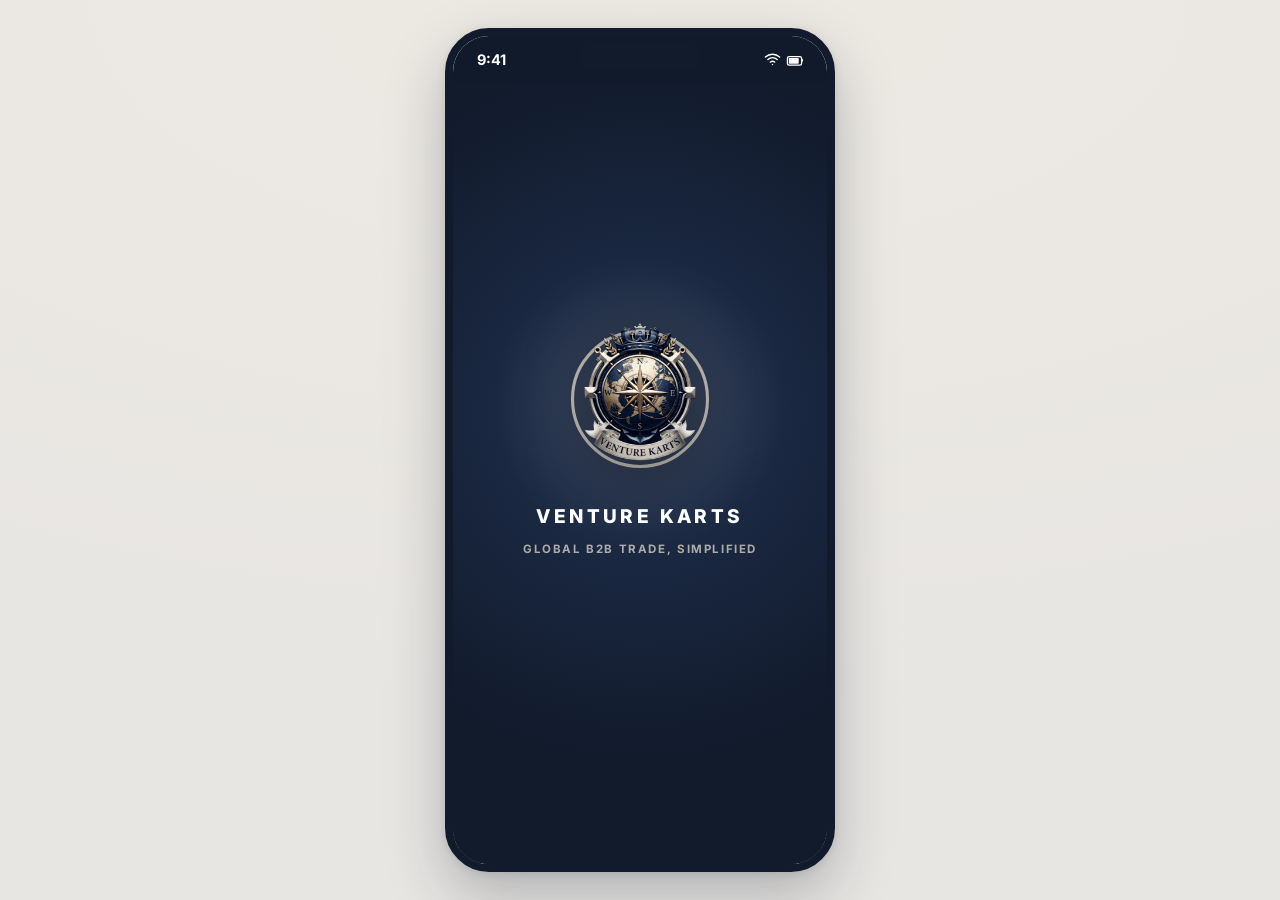
==== commit 924a1832: "sdcdsds" ====
--- a/index.html
+++ b/index.html
@@ -9,7 +9,7 @@
 <link rel="preconnect" href="https://fonts.googleapis.com">
 <link rel="preconnect" href="https://fonts.gstatic.com" crossorigin>
 <link href="https://fonts.googleapis.com/css2?family=Inter:wght@400;500;600;700;800&family=Playfair+Display:wght@600;700&family=IBM+Plex+Mono:wght@600&display=swap" rel="stylesheet">
-<link rel="stylesheet" href="assets/css/style.css?v=5d55c41e">
+<link rel="stylesheet" href="assets/css/style.css?v=10f303d7">
 </head>
 <body> 
 <!-- Product & logistics photos: Wikimedia Commons (open licences). Credits:
@@ -101,7 +101,7 @@
         <div class="au-or"><span>or continue with</span></div>
         <div class="au-sso"><button data-au-sso="Google"><span class="au-g">G</span>Google</button><button data-au-sso="Microsoft"><span class="au-ms"><i></i><i></i><i></i><i></i></span>Microsoft</button></div>
         </div>
-        <div class="au-new">New to Venture Kart? <a data-au-go="reg">Create an account <svg viewBox="0 0 24 24"><path d="M5 12h14M13 6l6 6-6 6"/></svg></a></div>
+        <div class="au-new">New to Venture Karts? <a data-au-go="reg">Create an account <svg viewBox="0 0 24 24"><path d="M5 12h14M13 6l6 6-6 6"/></svg></a></div>
         <div class="au-trust">
             <span><svg viewBox="0 0 24 24"><circle cx="12" cy="12" r="9"/><path d="M3 12h18M12 3a14 14 0 010 18M12 3a14 14 0 000 18"/></svg>Global<small>buyers</small></span>
             <span><svg viewBox="0 0 24 24"><path d="M12 22s8-4 8-10V5l-8-3-8 3v7c0 6 8 10 8 10z"/><path d="M9 12l2 2 4-4"/></svg>Secure<small>trade</small></span>
@@ -389,15 +389,6 @@
         </div>
 
         <div class="promo blk" data-goto="services"><img src="assets/images/port.jpg" alt=""><div class="pcn"><div class="pk">Logistics</div><div class="ph2">Container space from $780 / TEU</div><span class="pbtn">Book container</span></div></div>
-
-        <div class="blk">
-          <div class="sh"><div><div class="st">Top Rated Suppliers</div><div class="ss">Verified exporters with 95%+ on-time shipments</div></div></div>
-          <div class="sup-scroll">
-            <div class="sup"><div class="sc"><img class="ph" src="assets/images/orchard.jpg" alt="" loading="lazy"><div class="slogo">MA</div></div><div class="sbody"><div class="sn">Meridian Agro Exports <svg viewBox="0 0 24 24"><path d="M12 1l2.6 2.1 3.3-.4.9 3.2 2.9 1.7-1.2 3.1 1.2 3.1-2.9 1.7-.9 3.2-3.3-.4L12 23l-2.6-2.1-3.3.4-.9-3.2-2.9-1.7 1.2-3.1L2.3 10l2.9-1.7.9-3.2 3.3.4z"/><path d="M8 12l3 3 5-6" stroke="#fff" stroke-width="2.2" fill="none" stroke-linecap="round" stroke-linejoin="round"/></svg></div><div class="sm">Fruits · Grains · Since 2009</div><div class="sstats"><div><b>4.8★</b><span>Rating</span></div><div><b>96%</b><span>On-time</span></div><div><b>4h</b><span>Response</span></div></div></div></div>
-            <div class="sup"><div class="sc"><img class="ph" src="assets/images/cardamom.jpg" alt="" loading="lazy"><div class="slogo">KS</div></div><div class="sbody"><div class="sn">Kerala Spice Board Co. <svg viewBox="0 0 24 24"><path d="M12 1l2.6 2.1 3.3-.4.9 3.2 2.9 1.7-1.2 3.1 1.2 3.1-2.9 1.7-.9 3.2-3.3-.4L12 23l-2.6-2.1-3.3.4-.9-3.2-2.9-1.7 1.2-3.1L2.3 10l2.9-1.7.9-3.2 3.3.4z"/><path d="M8 12l3 3 5-6" stroke="#fff" stroke-width="2.2" fill="none" stroke-linecap="round" stroke-linejoin="round"/></svg></div><div class="sm">Spices · Since 2004</div><div class="sstats"><div><b>4.7★</b><span>Rating</span></div><div><b>94%</b><span>On-time</span></div><div><b>6h</b><span>Response</span></div></div></div></div>
-            <div class="sup"><div class="sc"><img class="ph" src="assets/images/cashew.jpg" alt="" loading="lazy"><div class="slogo">KC</div></div><div class="sbody"><div class="sn">Konkan Cashew Works <svg viewBox="0 0 24 24"><path d="M12 1l2.6 2.1 3.3-.4.9 3.2 2.9 1.7-1.2 3.1 1.2 3.1-2.9 1.7-.9 3.2-3.3-.4L12 23l-2.6-2.1-3.3.4-.9-3.2-2.9-1.7 1.2-3.1L2.3 10l2.9-1.7.9-3.2 3.3.4z"/><path d="M8 12l3 3 5-6" stroke="#fff" stroke-width="2.2" fill="none" stroke-linecap="round" stroke-linejoin="round"/></svg></div><div class="sm">Nuts · Since 2012</div><div class="sstats"><div><b>4.6★</b><span>Rating</span></div><div><b>97%</b><span>On-time</span></div><div><b>3h</b><span>Response</span></div></div></div></div>
-          </div>
-        </div>
 
         <div class="blk">
           <div class="sh"><div><div class="st">Trending in UAE</div></div><span class="sl" data-open-search>View all <svg viewBox="0 0 24 24" fill="none" stroke-width="2.4" stroke-linecap="round" stroke-linejoin="round"><path d="M9 6l6 6-6 6"/></svg></span></div>
@@ -1221,7 +1212,7 @@
 
     <section class="screen" id="screen-orders">
       <div class="o2-head"><div class="o2-top"><button class="tb-back" data-tabback aria-label="Back"><svg viewBox="0 0 24 24" fill="none" stroke-width="2.4" stroke-linecap="round" stroke-linejoin="round"><path d="M15 18l-6-6 6-6"/></svg></button><div style="flex:1"><h1>My Orders</h1><small>Track and manage all your orders</small></div><div class="o2-ic"><button class="icon-btn" data-goto="cart" aria-label="Cart"><svg viewBox="0 0 24 24" fill="none" stroke-width="2" stroke-linecap="round" stroke-linejoin="round"><circle cx="9" cy="20" r="1.4"/><circle cx="18" cy="20" r="1.4"/><path d="M2 3h3l2.7 12.4a1.5 1.5 0 001.5 1.1h8.9a1.5 1.5 0 001.5-1.1L22 7H6"/></svg><em class="o2-cn">4</em></button><button class="icon-btn" data-goto="notifications"><svg viewBox="0 0 24 24" fill="none" stroke-width="1.8" stroke-linecap="round" stroke-linejoin="round"><path d="M18 8a6 6 0 10-12 0c0 7-3 9-3 9h18s-3-2-3-9"/><path d="M13.7 21a2 2 0 01-3.4 0"/></svg><span class="dot"></span></button></div></div><div class="o2-seg"><div class="tab-pill active" data-tab-panel="orders-panel">Orders</div>
-          <div class="tab-pill" data-tab-panel="quotations-panel">Quotations</div></div><div class="o2-chips"><span class="on" data-o2f="all">All Orders</span><span data-o2f="proc">Processing</span><span data-o2f="tran">In Transit</span><span data-o2f="done">Delivered</span></div><div class="o2-chips o2-qchips"><span class="on" data-q2f="all">All Quotes</span><span data-q2f="Pending">Pending</span><span data-q2f="Accepted">Accepted</span><span data-q2f="Revision">Revision</span><span data-q2f="Rejected">Rejected</span></div><div class="o2-sr2"><label><svg viewBox="0 0 24 24" fill="none" stroke-width="2" stroke-linecap="round" stroke-linejoin="round"><circle cx="11" cy="11" r="7"/><path d="M21 21l-4.3-4.3"/></svg><input id="o2-q" placeholder="Search by Order ID, Product or Supplier" autocomplete="off"></label><button data-toggle-panel="orders-filter-panel"><svg viewBox="0 0 24 24" fill="none" stroke-width="2" stroke-linecap="round" stroke-linejoin="round"><path d="M4 6h16M7 12h10M10 18h4"/></svg></button></div></div>
+          <div class="tab-pill" data-tab-panel="quotations-panel">Quotations</div></div><div class="o2-chips"><span class="on" data-o2f="all">All Orders</span><span data-o2f="proc">Processing</span><span data-o2f="tran">In Transit</span><span data-o2f="done">Delivered</span></div><div class="o2-chips o2-qchips"><span class="on" data-q2f="all">All Quotes</span><span data-q2f="Pending">Pending</span><span data-q2f="Accepted">Accepted</span><span data-q2f="Revision">Revision</span><span data-q2f="Rejected">Rejected</span></div><div class="o2-sr2"><label><svg viewBox="0 0 24 24" fill="none" stroke-width="2" stroke-linecap="round" stroke-linejoin="round"><circle cx="11" cy="11" r="7"/><path d="M21 21l-4.3-4.3"/></svg><input id="o2-q" placeholder="Search by Order ID or Product" autocomplete="off"></label><button data-toggle-panel="orders-filter-panel"><svg viewBox="0 0 24 24" fill="none" stroke-width="2" stroke-linecap="round" stroke-linejoin="round"><path d="M4 6h16M7 12h10M10 18h4"/></svg></button></div></div>
       
       <div class="screen-scroll"><div class="content">
         <div id="orders-quotations-panels">
@@ -1326,7 +1317,7 @@
           <div class="ac-r" data-goto="settings"><span class="ac-ri2"><svg viewBox="0 0 24 24" fill="none" stroke-width="1.9" stroke-linecap="round" stroke-linejoin="round"><circle cx="12" cy="12" r="3"/><path d="M12 2v3M12 19v3M4.2 4.2l2.1 2.1M17.7 17.7l2.1 2.1M2 12h3M19 12h3M4.2 19.8l2.1-2.1M17.7 6.3l2.1-2.1"/></svg></span><div><b>Settings</b><small>App preferences, language &amp; currency</small></div><svg viewBox="0 0 24 24" fill="none" stroke-width="2.2" stroke-linecap="round" stroke-linejoin="round"><path d="M9 6l6 6-6 6"/></svg></div>
         </div>
         <div class="ac-list"><div class="ac-r red" data-au-go="select"><span class="ac-ri2"><svg viewBox="0 0 24 24" fill="none" stroke-width="1.9" stroke-linecap="round" stroke-linejoin="round"><path d="M15 3h4a2 2 0 012 2v14a2 2 0 01-2 2h-4M10 17l-5-5 5-5M5 12h11"/></svg></span><div><b>Sign Out</b><small>Log out from your account</small></div><svg viewBox="0 0 24 24" fill="none" stroke-width="2.2" stroke-linecap="round" stroke-linejoin="round"><path d="M9 6l6 6-6 6"/></svg></div></div>
-        <div class="ac-foot">Venture Kart · JD Cosmopolitan · v4.0</div>
+        <div class="ac-foot">Venture Karts · JD Cosmopolitan · v4.0</div>
       </div></div>
       <div class="bottom-nav"><div class="nav-tab" data-goto="home" data-reset="true"><svg viewBox="0 0 24 24" fill="none" stroke-width="2" stroke-linecap="round" stroke-linejoin="round"><path d="M3 11l9-7 9 7"/><path d="M5 10v10h14V10"/></svg><span>Home</span></div><div class="nav-tab" data-goto="all-categories" data-reset="true"><svg viewBox="0 0 24 24" fill="none" stroke-width="2" stroke-linecap="round" stroke-linejoin="round"><rect x="3" y="3" width="7" height="7" rx="1.5"/><rect x="14" y="3" width="7" height="7" rx="1.5"/><rect x="3" y="14" width="7" height="7" rx="1.5"/><rect x="14" y="14" width="7" height="7" rx="1.5"/></svg><span>Categories</span></div><div class="nav-tab" data-goto="services" data-reset="true"><svg viewBox="0 0 24 24" fill="none" stroke-width="2" stroke-linecap="round" stroke-linejoin="round"><rect x="3" y="7" width="18" height="13" rx="1.5"/><path d="M8 7V5a2 2 0 012-2h4a2 2 0 012 2v2"/></svg><span>Services</span></div><div class="nav-tab" data-goto="orders" data-reset="true"><svg viewBox="0 0 24 24" fill="none" stroke-width="2" stroke-linecap="round" stroke-linejoin="round"><rect x="1" y="6" width="15" height="12" rx="1.5"/><path d="M16 10h4l3 3v5h-7z"/><circle cx="6" cy="19.5" r="1.6"/><circle cx="18.5" cy="19.5" r="1.6"/></svg><span>Orders</span></div><div class="nav-tab" data-goto="more" data-reset="true"><svg viewBox="0 0 24 24" fill="none" stroke-width="2" stroke-linecap="round" stroke-linejoin="round"><path d="M20 21v-2a4 4 0 00-4-4H8a4 4 0 00-4 4v2"/><circle cx="12" cy="7" r="4"/></svg><span>Account</span></div></div>
     </section>
@@ -1611,6 +1602,6 @@
   <div class="home-indicator"></div>
 </div>
 
-<script src="assets/js/app.js?v=57dc8e98"></script>
+<script src="assets/js/app.js?v=d0d17784"></script>
 </body>
 </html>
--- a/assets/css/style.css
+++ b/assets/css/style.css
@@ -2982,3 +2982,4 @@
   .au-brand .au-crown .vk-emb{ width:84px; height:84px; filter:drop-shadow(0 6px 18px rgba(0,0,0,.45)); }
   .au-brand.big .au-crown .vk-emb{ width:120px; height:120px; }
   .au-mini .au-crown .vk-emb{ width:36px; height:36px; }
+  .o2-rt.to{ align-items:center; gap:12px; } .o2-rt.to > div:last-child{ text-align:left; }
